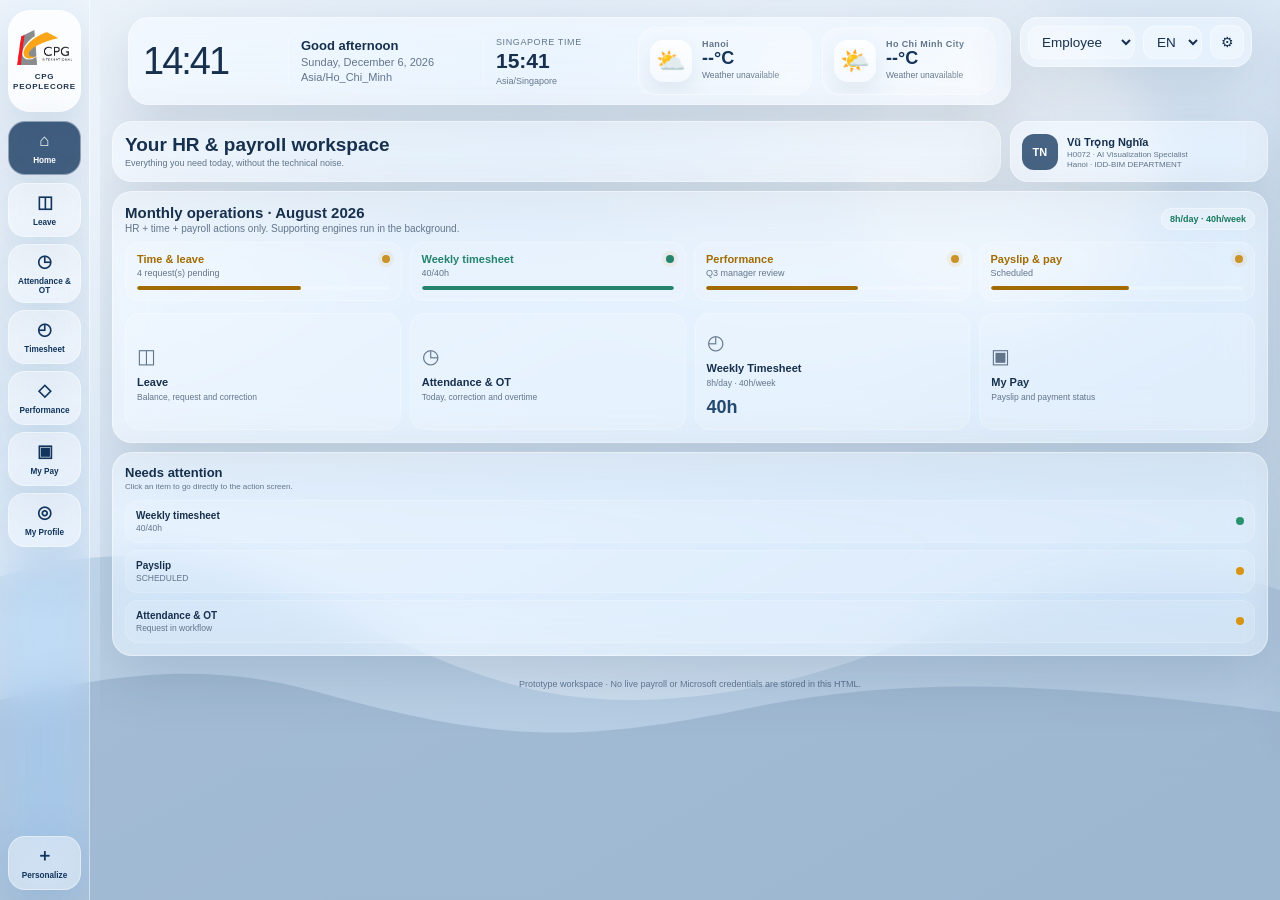
==== trial/index.html @ f48275a7 "feat: enable HR Master Attendance and OT oversight dashboard for HR/Leadership with toggle to person" ====
<!doctype html>
<html lang="en">
<head>
<meta charset="utf-8"><meta name="viewport" content="width=device-width,initial-scale=1">
<title>CPG PeopleCore V74 · Production Cutover + Final Release</title>
<style>
:root{--bg-image:url("data:image/svg+xml;utf8,%3Csvg%20xmlns%3D%22http%3A//www.w3.org/2000/svg%22%20viewBox%3D%220%200%201600%20900%22%3E%3Cdefs%3E%3ClinearGradient%20id%3D%22g%22%20x1%3D%220%22%20y1%3D%220%22%20x2%3D%221%22%20y2%3D%221%22%3E%3Cstop%20stop-color%3D%22%23eaf2fb%22/%3E%3Cstop%20offset%3D%22.52%22%20stop-color%3D%22%23c8dbef%22/%3E%3Cstop%20offset%3D%221%22%20stop-color%3D%22%239ebbd6%22/%3E%3C/linearGradient%3E%3Cfilter%20id%3D%22b%22%3E%3CfeGaussianBlur%20stdDeviation%3D%2218%22/%3E%3C/filter%3E%3C/defs%3E%3Crect%20width%3D%221600%22%20height%3D%22900%22%20fill%3D%22url%28%23g%29%22/%3E%3Ccircle%20cx%3D%221170%22%20cy%3D%22170%22%20r%3D%22150%22%20fill%3D%22%23fff%22%20opacity%3D%22.4%22%20filter%3D%22url%28%23b%29%22/%3E%3Cpath%20d%3D%22M0%20650%20C210%20530%20330%20535%20490%20610%20C640%20680%20720%20720%20900%20690%20C1110%20655%201240%20520%201440%20590%20C1520%20618%201570%20640%201600%20650%20V900H0Z%22%20fill%3D%22%2384a8cb%22%20opacity%3D%22.55%22/%3E%3Cpath%20d%3D%22M0%20740%20C200%20690%20320%20650%20470%20690%20C650%20740%20730%20745%20900%20710%20C1080%20672%201240%20680%201600%20735%20V900H0Z%22%20fill%3D%22%23587ca4%22%20opacity%3D%22.5%22/%3E%3C/svg%3E");--ink:#17304d;--muted:#62758b;--nav:#12355d;--accent:#ffb127;--accent2:#ee2d32;--ok:#17795e;--warn:#a96f00;--bad:#b8404c;--line:rgba(255,255,255,.42);--glass:rgba(255,255,255,.38);--glass2:rgba(255,255,255,.22);--glass3:rgba(255,255,255,.14);--blur:22px;--shadow:0 20px 58px rgba(27,54,85,.16);--radius:24px;--density:1}
*{box-sizing:border-box}html,body{margin:0;min-height:100%;font-family:Inter,"Segoe UI",Arial,sans-serif;color:var(--ink)}body{background:#d6e2ef;overflow:hidden}body::before{content:"";position:fixed;inset:0;background-image:linear-gradient(rgba(246,250,253,.32),rgba(224,236,247,.38)),var(--bg-image);background-size:cover;background-position:center;z-index:-3;transition:background-image .35s ease}body::after{content:"";position:fixed;inset:0;background:radial-gradient(circle at 65% 16%,rgba(255,255,255,.38),transparent 27%),radial-gradient(circle at 12% 22%,rgba(255,255,255,.23),transparent 20%);z-index:-2}
button,input,select,textarea{font:inherit}button{cursor:pointer}
.shell{display:grid;grid-template-columns:88px 1fr;height:100vh;gap:0}
.sidebar{padding:14px 12px;display:flex;flex-direction:column;gap:12px;background:rgba(255,255,255,.13);border-right:1px solid var(--line);backdrop-filter:blur(18px) saturate(155%);-webkit-backdrop-filter:blur(18px) saturate(155%);overflow:auto}
.glass,.brand,.nav-item,.clock,.toolbar,.panel,.metric,.quick,.attention-item,.drawer,.modal-card,.project-pill,.profile-chip{background:var(--glass);border:1px solid var(--line);backdrop-filter:blur(var(--blur)) saturate(155%);-webkit-backdrop-filter:blur(var(--blur)) saturate(155%);box-shadow:var(--shadow)}
.brand{border-radius:22px;padding:10px 8px;text-align:center}.brand img{width:48px;height:48px;object-fit:contain;background:rgba(255,255,255,.58);border-radius:15px;padding:6px}.brand span{display:block;font-size:8px;font-weight:800;letter-spacing:.8px;margin-top:7px}
.nav{display:flex;flex-direction:column;gap:8px;flex:1}.nav-item{border-radius:18px;padding:10px 7px;text-align:center;font-size:9px;font-weight:700;color:var(--nav);transition:.2s;user-select:none}.nav-item .ico{display:block;font-size:18px;margin-bottom:5px}.nav-item:hover,.nav-item.active{background:rgba(18,53,93,.78);color:#fff;transform:translateY(-1px)}
.main{overflow:auto;padding:16px 18px 22px}
.topbar{display:grid;grid-template-columns:minmax(300px,1fr) auto;gap:14px;align-items:start}
.clock{border-radius:26px;padding:15px 20px;display:flex;align-items:center;gap:18px;min-height:104px}.clock-time{font-size:48px;font-weight:300;letter-spacing:-2px;min-width:170px}.clock-time small{font-size:16px;letter-spacing:0;font-weight:700}.clock-date{font-size:13px;color:var(--muted);line-height:1.55}.clock-date b{display:block;color:var(--ink);font-size:15px}
.toolbar{border-radius:22px;padding:10px;display:flex;gap:8px;align-items:center;flex-wrap:wrap;justify-content:flex-end}.select,.icon-btn,.ghost-btn{border:1px solid rgba(255,255,255,.38);background:rgba(255,255,255,.28);color:var(--ink);border-radius:14px;padding:9px 11px;outline:none}.icon-btn{width:38px;height:38px;padding:0;display:grid;place-items:center}.ghost-btn.active{background:rgba(18,53,93,.78);color:#fff}
.hero{margin-top:14px;display:grid;grid-template-columns:1.25fr .75fr;gap:14px}.panel{border-radius:26px;padding:calc(20px * var(--density));position:relative;overflow:hidden}.hero-title h1{margin:0 0 6px;font-size:26px}.hero-title p{margin:0;color:var(--muted);max-width:700px;line-height:1.5}.profile-chip{border-radius:22px;padding:14px 16px;display:flex;gap:12px;align-items:center}.avatar{width:46px;height:46px;border-radius:16px;display:grid;place-items:center;background:rgba(18,53,93,.76);color:#fff;font-weight:800}.profile-chip b{font-size:14px}.profile-chip span{display:block;color:var(--muted);font-size:11px;margin-top:3px}
.quick-strip{display:grid;grid-template-columns:repeat(4,1fr);gap:12px;margin-top:14px}.quick{border-radius:20px;padding:14px 16px;text-align:left;min-height:92px;transition:.2s}.quick:hover{transform:translateY(-2px);background:rgba(255,255,255,.48)}.quick .qico{font-size:21px}.quick b{display:block;margin-top:9px;font-size:12px}.quick span{font-size:10px;color:var(--muted)}
.content-grid{display:grid;grid-template-columns:repeat(12,1fr);gap:14px;margin-top:14px}.span12{grid-column:span 12}.span8{grid-column:span 8}.span7{grid-column:span 7}.span6{grid-column:span 6}.span5{grid-column:span 5}.span4{grid-column:span 4}.span3{grid-column:span 3}
.section-title{display:flex;justify-content:space-between;gap:10px;align-items:flex-start;margin-bottom:13px}.section-title h2{margin:0;font-size:15px}.section-title p{margin:4px 0 0;color:var(--muted);font-size:10px}.badge{font-size:9px;font-weight:800;border-radius:999px;padding:5px 8px;background:rgba(255,255,255,.28);border:1px solid rgba(255,255,255,.38)}.badge.ok{color:var(--ok)}.badge.warn{color:var(--warn)}.badge.bad{color:var(--bad)}
.metrics{display:grid;grid-template-columns:repeat(4,1fr);gap:10px}.metric{border-radius:18px;padding:13px;background:rgba(255,255,255,.22)}.metric .value{font-size:24px;font-weight:750}.metric .label{font-size:10px;color:var(--muted);margin-top:4px}.metric .hint{font-size:9px;color:var(--muted);margin-top:7px}
.attention-list,.simple-list{display:grid;gap:8px}.attention-item{border-radius:16px;padding:11px 12px;background:rgba(255,255,255,.18);display:grid;grid-template-columns:1fr auto;gap:10px;align-items:center}.attention-item b{font-size:11px}.attention-item span{display:block;font-size:9px;color:var(--muted);margin-top:3px}.dot{width:9px;height:9px;border-radius:50%;background:var(--ok)}.dot.warn{background:#e0a02a}.dot.bad{background:#cc5964}
.table-wrap{overflow:auto;border-radius:16px;border:1px solid rgba(255,255,255,.26)}table{width:100%;border-collapse:collapse;min-width:680px;background:rgba(255,255,255,.08)}th,td{padding:10px 11px;text-align:left;border-bottom:1px solid rgba(255,255,255,.2);font-size:10px}th{font-size:9px;text-transform:uppercase;letter-spacing:.4px;color:var(--muted);background:rgba(255,255,255,.2);position:sticky;top:0}tr:last-child td{border-bottom:0}
.primary{border:0;background:rgba(18,53,93,.82);color:#fff;border-radius:13px;padding:9px 12px}.secondary{border:1px solid rgba(255,255,255,.38);background:rgba(255,255,255,.23);color:var(--ink);border-radius:13px;padding:9px 12px}.danger{border:1px solid rgba(204,89,100,.3);background:rgba(255,235,238,.35);color:#9a3542;border-radius:13px;padding:9px 12px}
.form-row{display:grid;grid-template-columns:repeat(2,1fr);gap:10px}.field label{display:block;font-size:9px;color:var(--muted);margin-bottom:5px}.field input,.field select,.field textarea{width:100%;border:1px solid rgba(255,255,255,.4);background:rgba(255,255,255,.25);color:var(--ink);border-radius:13px;padding:10px;outline:none}.field textarea{min-height:80px;resize:vertical}
.project-grid{display:grid;grid-template-columns:repeat(3,1fr);gap:10px}.project-pill{border-radius:18px;padding:13px;background:rgba(255,255,255,.18)}.project-pill .code{font-weight:800;font-size:12px}.project-pill .name{font-size:10px;color:var(--muted);margin-top:4px;min-height:28px}.project-pill .foot{display:flex;justify-content:space-between;margin-top:9px;font-size:9px;color:var(--muted)}
.drawer{position:fixed;right:18px;top:18px;width:340px;max-height:calc(100vh - 36px);overflow:auto;padding:18px;border-radius:28px;z-index:30;transform:translateX(380px);transition:.25s}.drawer.open{transform:translateX(0)}.drawer-head{display:flex;justify-content:space-between;gap:10px;align-items:center}.drawer-head h3{margin:0}.bg-grid{display:grid;grid-template-columns:repeat(2,1fr);gap:10px;margin-top:14px}.bg-card{border:1px solid rgba(255,255,255,.34);background:rgba(255,255,255,.18);border-radius:16px;padding:7px;cursor:pointer}.bg-card.active{outline:2px solid rgba(18,53,93,.6)}.bg-thumb{height:76px;border-radius:12px;background-size:cover;background-position:center}.bg-card span{font-size:9px;color:var(--muted);display:block;margin-top:6px}.setting{margin-top:14px}.setting label{display:block;font-size:9px;color:var(--muted);margin-bottom:6px}.setting input[type=range]{width:100%}
.page{display:none}.page.active{display:block}.hidden{display:none!important}.advanced-only{display:none}body.advanced .advanced-only{display:block}.advanced-label{position:absolute;right:15px;top:15px;font-size:8px;padding:5px 7px;border-radius:999px;background:rgba(255,177,39,.18);border:1px solid rgba(255,177,39,.4);color:#805700;font-weight:800}
.notice{border-left:3px solid rgba(18,53,93,.7);background:rgba(255,255,255,.18);padding:10px 12px;border-radius:10px;font-size:10px;line-height:1.5;color:var(--muted)}
.footer{text-align:center;color:rgba(23,48,77,.58);font-size:9px;padding:16px 0 6px}
@media(max-width:1100px){.hero{grid-template-columns:1fr}.quick-strip{grid-template-columns:repeat(2,1fr)}.span8,.span7,.span6,.span5,.span4,.span3{grid-column:span 12}.metrics{grid-template-columns:repeat(2,1fr)}.project-grid{grid-template-columns:repeat(2,1fr)}}
@media(max-width:760px){body{overflow:auto}.shell{grid-template-columns:1fr;height:auto}.sidebar{position:sticky;top:0;z-index:20;flex-direction:row;align-items:center;overflow:auto}.brand{min-width:70px}.nav{flex-direction:row}.nav-item{min-width:74px}.main{padding:10px}.topbar{grid-template-columns:1fr}.toolbar{justify-content:flex-start}.quick-strip,.metrics,.project-grid,.form-row{grid-template-columns:1fr}.clock-time{font-size:40px}.drawer{right:8px;top:8px;width:calc(100% - 16px)}}

/* V36 UX refinements */
.shell{grid-template-columns:100px 1fr}
.sidebar{padding:10px 8px;gap:10px;background:rgba(255,255,255,.16)}
.brand{min-height:94px;border-radius:20px;padding:9px 6px;display:flex;flex-direction:column;justify-content:center;align-items:center;background:rgba(255,255,255,.58);overflow:hidden}
.brand img{width:58px;height:52px;max-width:100%;object-fit:contain;background:rgba(255,255,255,.22);border-radius:13px;padding:5px}
.brand span{font-size:8px;line-height:1.25;max-width:78px;word-break:normal;letter-spacing:.7px}
.nav{gap:7px}.nav-item{min-height:64px;border-radius:17px;padding:7px 5px;display:flex;flex-direction:column;align-items:center;justify-content:center;line-height:1.15;overflow:hidden}.nav-item .ico{font-size:17px;margin:0 0 5px}.nav-item span:last-child{max-width:78px;white-space:normal}
.topbar{grid-template-columns:minmax(760px,1fr) auto}
.clock{display:grid;grid-template-columns:165px 215px 170px minmax(340px,1fr);gap:14px;align-items:center;min-height:108px;padding:13px 18px}
.clock-time{font-size:46px;min-width:0}.clock-date{border-left:1px solid rgba(255,255,255,.3);padding-left:16px}.world-clock{border-left:1px solid rgba(255,255,255,.3);padding-left:16px}.world-clock .city{font-size:9px;color:var(--muted);text-transform:uppercase;letter-spacing:.6px}.world-clock .time{font-size:25px;font-weight:650;margin-top:4px}.world-clock .zone{font-size:9px;color:var(--muted);margin-top:3px}
.weather-strip{display:grid;grid-template-columns:repeat(2,minmax(145px,1fr));gap:8px}.weather-card{display:grid;grid-template-columns:auto 1fr;gap:8px;align-items:center;border:1px solid rgba(255,255,255,.34);background:rgba(255,255,255,.18);border-radius:16px;padding:9px 11px;min-height:68px}.weather-icon{font-size:22px}.weather-city{font-size:9px;color:var(--muted);font-weight:700}.weather-temp{font-size:20px;font-weight:700;line-height:1.1}.weather-desc{font-size:8px;color:var(--muted);margin-top:2px}.weather-live{font-size:7px;color:var(--ok);margin-top:2px}
.history-meta{display:flex;gap:8px;align-items:center;flex-wrap:wrap}.history-meta .badge{font-size:8px}.correction-card{border:1px solid rgba(255,177,39,.32);background:rgba(255,255,255,.22)}.admin-action{display:flex;gap:6px;align-items:center;flex-wrap:wrap}.restore-note{font-size:9px;color:var(--muted);line-height:1.45;margin-top:8px}.audit-chip{font-size:8px;padding:4px 7px;border-radius:999px;background:rgba(18,53,93,.1);border:1px solid rgba(18,53,93,.18)}
@media(max-width:1450px){.clock{grid-template-columns:150px 190px 150px 1fr}.weather-strip{grid-template-columns:1fr}.weather-card{min-height:54px}.clock-time{font-size:40px}}
@media(max-width:1180px){.topbar{grid-template-columns:1fr}.clock{grid-template-columns:150px 1fr 150px 1fr}.toolbar{justify-content:flex-start}}
@media(max-width:760px){.shell{grid-template-columns:1fr}.sidebar{padding:8px}.brand{min-width:82px;min-height:72px}.brand img{width:44px;height:40px}.clock{grid-template-columns:1fr 1fr}.weather-strip{grid-column:1/-1}.world-clock{border-left:0;padding-left:0}.clock-date{border-left:0;padding-left:0}}


/* V38 COMPACT WORKSPACE + TIMESHEET UX */
.main{padding:9px 12px 13px}
.topbar{gap:9px}.clock{min-height:82px;padding:9px 14px;border-radius:21px;grid-template-columns:135px 185px 145px minmax(300px,1fr);gap:10px}.clock-time{font-size:38px}.clock-date{font-size:11px;line-height:1.35;padding-left:12px}.clock-date b{font-size:13px}.world-clock{padding-left:12px}.world-clock .time{font-size:21px;margin-top:2px}.weather-card{min-height:54px;padding:6px 9px;border-radius:13px}.weather-icon{font-size:18px}.weather-temp{font-size:17px}.weather-desc{white-space:nowrap;overflow:hidden;text-overflow:ellipsis;max-width:115px}
.toolbar{padding:7px;border-radius:18px}.select,.icon-btn,.ghost-btn{padding:7px 9px;border-radius:11px}.icon-btn{width:34px;height:34px}
.hero{margin-top:8px;gap:9px;grid-template-columns:1.55fr .45fr}.panel{border-radius:20px;padding:calc(13px * var(--density))}.hero-title h1{font-size:19px;margin-bottom:2px}.hero-title p{font-size:9px;line-height:1.25}.profile-chip{border-radius:18px;padding:8px 11px;gap:9px}.avatar{width:36px;height:36px;border-radius:12px;font-size:11px}.profile-chip b{font-size:11px}.profile-chip span{font-size:8px;margin-top:1px}
.quick-strip{gap:8px;margin-top:8px}.quick{border-radius:16px;padding:9px 11px;min-height:64px}.quick .qico{font-size:17px}.quick b{margin-top:5px;font-size:10px}.quick span{font-size:8px}
.content-grid{gap:9px;margin-top:8px}.section-title{margin-bottom:8px}.section-title h2{font-size:13px}.section-title p{font-size:8px;margin-top:2px}.metrics{gap:7px}.metric{border-radius:14px;padding:9px}.metric .value{font-size:19px}.metric .label{font-size:8px;margin-top:2px}.metric .hint{font-size:8px;margin-top:4px}.attention-list,.simple-list{gap:6px}.attention-item{border-radius:13px;padding:8px 9px}.table-wrap{max-height:300px}th,td{padding:7px 8px}.form-row{gap:7px}.field label{margin-bottom:3px}.field input,.field select,.field textarea{padding:8px;border-radius:11px}.field textarea{min-height:58px}.primary,.secondary,.danger{padding:7px 10px;border-radius:11px}
.project-grid{gap:7px}.project-pill{border-radius:14px;padding:9px}.project-pill .name{min-height:0}.footer{margin-top:7px}
/* Timesheet daily composer */
.ts-shell{display:grid;grid-template-columns:250px 1fr;gap:9px}.ts-side{display:grid;gap:8px;align-content:start}.ts-tabs{display:flex;gap:5px;align-items:center;flex-wrap:wrap}.ts-tab{border:1px solid rgba(255,255,255,.4);background:rgba(255,255,255,.22);color:var(--ink);border-radius:999px;padding:6px 10px;font-size:9px;font-weight:750}.ts-tab.active{background:rgba(18,53,93,.8);color:#fff}.ts-entry-head{display:grid;grid-template-columns:180px 1fr auto;gap:8px;align-items:end}.ts-day-total{display:flex;align-items:center;gap:8px;justify-content:flex-end}.ts-total-pill{border-radius:14px;padding:7px 10px;background:rgba(255,255,255,.23);border:1px solid rgba(255,255,255,.35);font-size:10px}.ts-total-pill strong{font-size:15px;margin-left:3px}.ts-total-pill.ok{color:var(--ok)}.ts-total-pill.bad{color:var(--bad)}
.ts-lines{display:grid;gap:6px;margin-top:8px}.ts-line{display:grid;grid-template-columns:minmax(240px,1.6fr) minmax(190px,1fr) 90px 34px;gap:6px;align-items:end;background:rgba(255,255,255,.13);border:1px solid rgba(255,255,255,.24);border-radius:14px;padding:7px}.ts-line .field select,.ts-line .field input{padding:7px;font-size:10px}.ts-remove{width:32px;height:32px;padding:0;border-radius:10px}.ts-actions{display:flex;justify-content:space-between;align-items:center;gap:8px;margin-top:8px}.ts-add{font-weight:800}.ts-validation{font-size:9px;color:var(--muted)}.ts-validation.bad{color:var(--bad)}.ts-validation.ok{color:var(--ok)}
.project-reg-toolbar{display:grid;grid-template-columns:1fr auto;gap:8px;align-items:center}.project-search{width:100%;border:1px solid rgba(255,255,255,.4);background:rgba(255,255,255,.25);color:var(--ink);border-radius:12px;padding:8px 10px;outline:none}.project-catalog{display:grid;gap:6px;margin-top:8px;max-height:270px;overflow:auto}.catalog-row{display:grid;grid-template-columns:minmax(190px,1.2fr) minmax(220px,1.8fr) 80px 90px;gap:8px;align-items:center;padding:7px 9px;border-radius:13px;background:rgba(255,255,255,.14);border:1px solid rgba(255,255,255,.22);font-size:9px}.catalog-code{font-weight:850;font-size:10px}.catalog-name{font-size:9px;color:var(--muted)}.registered-chip{display:inline-flex;gap:5px;align-items:center;padding:5px 8px;border-radius:999px;background:rgba(23,121,94,.1);border:1px solid rgba(23,121,94,.2);color:var(--ok);font-size:8px;font-weight:800}.project-full-name{font-weight:800;font-size:10px;letter-spacing:.1px}
.compact-history{max-height:280px;overflow:auto}.daily-progress{height:6px;border-radius:999px;background:rgba(255,255,255,.25);overflow:hidden;margin-top:6px}.daily-progress i{display:block;height:100%;background:rgba(18,53,93,.74);transition:width .2s}.daily-progress i.ok{background:var(--ok)}.daily-progress i.bad{background:var(--bad)}
@media(max-width:1250px){.clock{grid-template-columns:120px 165px 125px 1fr}.weather-strip{grid-template-columns:1fr 1fr}.ts-shell{grid-template-columns:1fr}.ts-side{grid-template-columns:repeat(4,1fr)}.ts-line{grid-template-columns:1fr 1fr 80px 34px}}
@media(max-width:900px){.ts-line{grid-template-columns:1fr 1fr}.ts-line .ts-remove{grid-column:2}.ts-entry-head{grid-template-columns:1fr}.catalog-row{grid-template-columns:1fr 1fr}.hero{grid-template-columns:1fr}.profile-chip{display:none}}


/* V38 WEEKLY TIMESHEET */
.week-toolbar{display:flex;align-items:center;justify-content:space-between;gap:8px;flex-wrap:wrap;margin-bottom:8px}.week-nav{display:flex;align-items:center;gap:6px}.week-nav input{min-width:145px}.week-summary{display:flex;gap:6px;flex-wrap:wrap}.week-pill{padding:6px 9px;border-radius:12px;background:rgba(255,255,255,.20);border:1px solid rgba(255,255,255,.32);font-size:9px;font-weight:800}.week-pill.ok{color:var(--ok)}.week-pill.bad{color:var(--bad)}
.week-grid{display:grid;grid-template-columns:repeat(5,minmax(210px,1fr));gap:7px;align-items:start;overflow-x:auto;padding-bottom:4px}.week-day{min-width:210px;border:1px solid rgba(255,255,255,.28);background:rgba(255,255,255,.12);border-radius:15px;padding:7px}.week-day.ready{box-shadow:inset 0 0 0 1px rgba(23,121,94,.18)}.week-day.issue{box-shadow:inset 0 0 0 1px rgba(190,55,70,.18)}.week-day-head{display:flex;align-items:center;justify-content:space-between;gap:6px;margin-bottom:6px}.week-day-title{font-size:10px;font-weight:900}.week-day-date{font-size:8px;color:var(--muted)}.day-total{font-size:9px;font-weight:900;padding:4px 6px;border-radius:999px;background:rgba(255,255,255,.2);border:1px solid rgba(255,255,255,.3)}.day-total.ok{color:var(--ok)}.day-total.bad{color:var(--bad)}
.week-lines{display:grid;gap:5px}.week-line{display:grid;grid-template-columns:1fr 1fr 58px 26px;gap:4px;align-items:end;padding:5px;border-radius:10px;background:rgba(255,255,255,.12);border:1px solid rgba(255,255,255,.2)}.week-line label{font-size:7px;display:block;color:var(--muted);margin:0 0 2px}.week-line select,.week-line input{width:100%;min-width:0;padding:5px 5px;border-radius:8px;font-size:8px}.week-line .ts-remove{width:24px;height:24px;border-radius:8px;font-size:12px}.week-add{width:100%;margin-top:5px;padding:5px 7px;font-size:8px}.week-day-progress{height:4px;border-radius:999px;background:rgba(255,255,255,.2);overflow:hidden;margin:5px 0}.week-day-progress i{display:block;height:100%;background:rgba(18,53,93,.7)}.week-day-progress i.ok{background:var(--ok)}.week-day-progress i.bad{background:var(--bad)}.week-msg{font-size:7px;color:var(--muted);min-height:20px}.week-msg.ok{color:var(--ok)}.week-msg.bad{color:var(--bad)}.week-confirm-bar{display:flex;justify-content:space-between;align-items:center;gap:8px;margin-top:8px;padding-top:8px;border-top:1px solid rgba(255,255,255,.2)}.week-history{display:grid;gap:8px}.week-history-card{border:1px solid rgba(255,255,255,.25);background:rgba(255,255,255,.11);border-radius:14px;padding:8px}.week-history-head{display:flex;justify-content:space-between;align-items:center;margin-bottom:5px}.week-history-lines{max-height:190px;overflow:auto}.week-history-lines table{font-size:8px}
@media(max-width:1450px){.week-grid{grid-template-columns:repeat(5,220px)}}
@media(max-width:900px){.week-grid{grid-template-columns:repeat(5,230px)}.week-line{grid-template-columns:1fr 1fr 54px 24px}.week-confirm-bar{align-items:flex-start;flex-direction:column}}


/* V39 Role Operations Completion */
.ops-grid{display:grid;grid-template-columns:repeat(12,minmax(0,1fr));gap:12px}.ops-span4{grid-column:span 4}.ops-span5{grid-column:span 5}.ops-span6{grid-column:span 6}.ops-span7{grid-column:span 7}.ops-span8{grid-column:span 8}.ops-span12{grid-column:span 12}
.compact-form{display:grid;grid-template-columns:repeat(4,minmax(0,1fr));gap:9px}.compact-form .field{min-width:0}.compact-form .wide{grid-column:span 2}.compact-form .full{grid-column:1/-1}
.action-row{display:flex;gap:6px;flex-wrap:wrap;align-items:center}.tiny-btn{padding:6px 8px!important;font-size:10px!important}.danger-outline{background:rgba(255,255,255,.12);color:#9d2d3d;border:1px solid rgba(197,74,95,.42)}
.project-title-cell b{display:block}.project-title-cell span{display:block;color:var(--muted);font-size:10px;margin-top:2px}.sync-chip{font-size:9px;padding:3px 6px;border-radius:999px;border:1px solid rgba(255,255,255,.32);background:rgba(255,255,255,.17)}
.week-approval-card{border:1px solid rgba(255,255,255,.27);background:rgba(255,255,255,.12);border-radius:16px;padding:10px;margin-bottom:9px}.week-approval-head{display:grid;grid-template-columns:1.5fr .7fr .65fr .7fr auto;gap:8px;align-items:center}.week-approval-head .person b{display:block}.week-approval-head .person span{font-size:10px;color:var(--muted)}
.week-detail{margin-top:9px;padding-top:9px;border-top:1px solid rgba(255,255,255,.24)}.day-review{display:grid;grid-template-columns:90px 1fr auto;gap:8px;padding:7px 0;border-bottom:1px solid rgba(255,255,255,.15)}.day-lines{display:grid;gap:4px}.day-line-review{display:grid;grid-template-columns:1.55fr 1.2fr 58px auto;gap:6px;align-items:center;font-size:10px}.return-note{font-size:10px;color:#9d2d3d;margin-top:5px}.approved-note{font-size:10px;color:#16775d;margin-top:5px}
.role-gate-grid{display:grid;grid-template-columns:repeat(3,1fr);gap:9px}.gate-card{padding:11px;border-radius:14px;background:rgba(255,255,255,.13);border:1px solid rgba(255,255,255,.22)}.gate-card .big{font-size:22px;font-weight:800;margin:4px 0}.gate-card .small{line-height:1.35}
.override-form{display:grid;grid-template-columns:1fr 1fr 1fr 1fr;gap:8px}.override-form .wide{grid-column:span 2}.override-list{display:grid;gap:7px}.override-row{display:grid;grid-template-columns:1fr 1fr .8fr 1.2fr auto;gap:8px;align-items:center;padding:8px 10px;border-radius:12px;background:rgba(255,255,255,.12);border:1px solid rgba(255,255,255,.18);font-size:10px}
.recalc-chip{font-size:9px;font-weight:800;padding:3px 6px;border-radius:999px;background:rgba(214,138,0,.15);border:1px solid rgba(214,138,0,.32);color:#885a00}.audit-mini{max-height:210px;overflow:auto}
@media(max-width:1180px){.ops-span4,.ops-span5,.ops-span6,.ops-span7,.ops-span8{grid-column:span 12}.compact-form{grid-template-columns:repeat(2,minmax(0,1fr))}.week-approval-head{grid-template-columns:1fr 1fr}.day-review{grid-template-columns:1fr}.role-gate-grid{grid-template-columns:1fr}.override-form{grid-template-columns:1fr 1fr}.override-row{grid-template-columns:1fr 1fr}}


/* V40 UI polish */
.brand{min-height:102px;border-radius:22px;padding:10px 8px;display:flex;flex-direction:column;justify-content:center;align-items:center;background:rgba(255,255,255,.74)!important;overflow:hidden}
.brand img{width:92px!important;height:auto!important;max-height:60px;max-width:100%;object-fit:contain;background:transparent!important;border-radius:0!important;padding:0!important;box-shadow:none!important}
.brand span{font-size:8px;line-height:1.25;max-width:86px;word-break:normal;letter-spacing:.72px;color:#21344f}
.weather-strip{display:grid;grid-template-columns:repeat(2,minmax(155px,1fr));gap:10px}
.weather-card{display:grid;grid-template-columns:auto 1fr;gap:10px;align-items:center;border:1px solid rgba(255,255,255,.36);background:linear-gradient(180deg, rgba(255,255,255,.26), rgba(255,255,255,.17));border-radius:18px;padding:9px 11px;min-height:68px;position:relative;overflow:hidden}
.weather-card::after{content:"";position:absolute;inset:auto -18px -22px auto;width:78px;height:78px;border-radius:50%;background:radial-gradient(circle, rgba(255,255,255,.22), rgba(255,255,255,0));pointer-events:none}
.weather-icon{width:42px;height:42px;display:grid;place-items:center;border-radius:14px;background:linear-gradient(180deg, rgba(255,255,255,.78), rgba(255,255,255,.32));box-shadow:inset 0 1px 0 rgba(255,255,255,.6), 0 10px 24px rgba(49,79,120,.10);font-size:24px;line-height:1}
.weather-city{font-size:9px;color:var(--muted);font-weight:800;letter-spacing:.4px}
.weather-temp{font-size:20px;font-weight:800;line-height:1.1;color:#18365a}
.weather-desc{font-size:8.5px;color:var(--muted);margin-top:2px;white-space:nowrap;overflow:hidden;text-overflow:ellipsis;max-width:140px}
.weather-live{font-size:7px;color:var(--ok);margin-top:3px;text-transform:uppercase;letter-spacing:.3px}
@media(max-width:760px){.brand{min-width:88px;min-height:78px}.brand img{width:72px!important;max-height:46px}.brand span{max-width:78px}.weather-strip{grid-column:1/-1;grid-template-columns:1fr}.weather-card{min-height:60px}.weather-icon{width:38px;height:38px;font-size:22px}}


/* ================= V41 Payroll + Project Master + Role Matrix ================= */
.v41-tabs{display:flex;gap:6px;flex-wrap:wrap;margin-bottom:10px}.v41-tab{border:1px solid rgba(255,255,255,.32);background:rgba(255,255,255,.15);color:var(--text);padding:7px 10px;border-radius:12px;font-size:10px;font-weight:800;cursor:pointer}.v41-tab.active{background:rgba(29,78,128,.82);color:#fff;border-color:rgba(29,78,128,.9)}
.v41-payroll-grid{display:grid;grid-template-columns:320px minmax(0,1fr);gap:10px}.v41-staff-list{display:grid;gap:6px;max-height:430px;overflow:auto;padding-right:3px}.v41-staff-card{display:grid;grid-template-columns:40px 1fr auto;gap:8px;align-items:center;padding:8px;border:1px solid rgba(255,255,255,.22);background:rgba(255,255,255,.12);border-radius:13px;cursor:pointer}.v41-staff-card.active{background:rgba(255,255,255,.30);border-color:rgba(31,78,126,.34)}.v41-avatar{width:38px;height:38px;border-radius:12px;display:grid;place-items:center;background:#315c87;color:#fff;font-size:11px;font-weight:900}.v41-staff-card b{font-size:10px;display:block}.v41-staff-card span{font-size:8.5px;color:var(--muted)}
.v41-form-grid{display:grid;grid-template-columns:repeat(3,minmax(0,1fr));gap:8px}.v41-field label{display:block;font-size:8px;color:var(--muted);font-weight:800;margin:0 0 4px}.v41-field input,.v41-field select{width:100%;padding:8px 9px;border-radius:11px;border:1px solid rgba(255,255,255,.32);background:rgba(255,255,255,.20);color:var(--text);outline:none}.v41-field.wide{grid-column:span 2}.v41-field.full{grid-column:1/-1}
.v41-flow{display:flex;align-items:center;gap:4px;flex-wrap:wrap}.v41-stage{padding:6px 8px;border-radius:999px;border:1px solid rgba(255,255,255,.28);background:rgba(255,255,255,.12);font-size:8.5px;font-weight:800;color:var(--muted)}.v41-stage.done{background:rgba(45,155,114,.15);color:#166c53;border-color:rgba(45,155,114,.28)}.v41-stage.current{background:rgba(214,138,0,.17);color:#865900;border-color:rgba(214,138,0,.32)}.v41-arrow{font-size:9px;color:var(--muted)}
.v41-breakdown{display:grid;grid-template-columns:repeat(4,minmax(0,1fr));gap:8px}.v41-break{padding:10px;border-radius:14px;background:rgba(255,255,255,.13);border:1px solid rgba(255,255,255,.20)}.v41-break .k{font-size:8px;color:var(--muted)}.v41-break .v{font-size:17px;font-weight:900;margin-top:3px}.v41-break .s{font-size:7.5px;color:var(--muted);margin-top:2px}
.v41-role-table td,.v41-role-table th{text-align:center}.v41-role-table td:first-child,.v41-role-table th:first-child{text-align:left;position:sticky;left:0;background:rgba(226,237,247,.72);backdrop-filter:blur(12px);z-index:2}.v41-role-table .yes{color:#16775d;font-weight:900}.v41-role-table .scope{color:#8b5b00;font-weight:800}.v41-role-table .no{color:#8a96a4}.v41-role-note{display:grid;grid-template-columns:repeat(5,1fr);gap:8px;margin-top:10px}.v41-role-card{padding:10px;border-radius:14px;background:rgba(255,255,255,.13);border:1px solid rgba(255,255,255,.20)}.v41-role-card b{display:block;font-size:10px}.v41-role-card span{font-size:8.5px;color:var(--muted);line-height:1.35}.v41-policy{margin-top:5px;font-size:8px;font-weight:800;padding:3px 6px;border-radius:999px;display:inline-block;background:rgba(255,255,255,.18);border:1px solid rgba(255,255,255,.24)}
.v41-project-kpis{display:grid;grid-template-columns:repeat(4,1fr);gap:8px;margin-bottom:10px}.v41-project-kpi{padding:9px 10px;border-radius:13px;background:rgba(255,255,255,.13);border:1px solid rgba(255,255,255,.20)}.v41-project-kpi .v{font-size:19px;font-weight:900}.v41-project-kpi .k{font-size:8px;color:var(--muted)}
.v41-leadership{display:grid;grid-template-columns:repeat(4,1fr);gap:9px}.v41-leader-card{padding:12px;border-radius:15px;background:rgba(255,255,255,.13);border:1px solid rgba(255,255,255,.20)}.v41-leader-card .v{font-size:24px;font-weight:900}.v41-leader-card .k{font-size:9px;color:var(--muted)}
.v41-demo{font-size:8px;color:#8b5b00;background:rgba(255,191,71,.14);border:1px solid rgba(214,138,0,.26);padding:4px 7px;border-radius:999px;font-weight:800}
.v41-payroll-note{margin-top:8px;font-size:8.5px;color:var(--muted);line-height:1.45}
@media(max-width:1180px){.v41-payroll-grid{grid-template-columns:1fr}.v41-staff-list{grid-template-columns:repeat(2,1fr);max-height:none}.v41-form-grid{grid-template-columns:repeat(2,1fr)}.v41-breakdown,.v41-project-kpis,.v41-leadership{grid-template-columns:repeat(2,1fr)}.v41-role-note{grid-template-columns:repeat(2,1fr)}}
@media(max-width:760px){.v41-staff-list,.v41-form-grid,.v41-breakdown,.v41-project-kpis,.v41-leadership,.v41-role-note{grid-template-columns:1fr}.v41-field.wide{grid-column:auto}}


/* ===================== V42 END-TO-END APPROVAL ENGINE ===================== */
.v42-kpis{display:grid;grid-template-columns:repeat(5,minmax(0,1fr));gap:8px;margin-bottom:10px}.v42-kpi{padding:10px 11px;border-radius:14px;background:rgba(255,255,255,.13);border:1px solid rgba(255,255,255,.22)}.v42-kpi .v{font-size:22px;font-weight:800}.v42-kpi .k{font-size:9px;color:var(--muted);margin-top:2px}
.v42-filter{display:flex;gap:6px;flex-wrap:wrap;margin:8px 0 10px}.v42-filter button{padding:6px 9px;border-radius:999px;border:1px solid rgba(255,255,255,.26);background:rgba(255,255,255,.13);font-size:9px;color:var(--text);cursor:pointer}.v42-filter button.active{background:rgba(30,73,124,.74);color:#fff}
.v42-queue{display:grid;gap:8px}.v42-card{border:1px solid rgba(255,255,255,.25);background:rgba(255,255,255,.12);border-radius:15px;padding:10px}.v42-head{display:grid;grid-template-columns:minmax(160px,1.4fr) .8fr .9fr 1fr auto;gap:8px;align-items:center}.v42-head b{display:block}.v42-head .small{font-size:9px}.v42-domain{font-size:9px;font-weight:800;letter-spacing:.45px;text-transform:uppercase}.v42-route{display:flex;gap:4px;flex-wrap:wrap;margin-top:7px}.v42-route span{font-size:8px;padding:4px 6px;border-radius:999px;background:rgba(255,255,255,.14);border:1px solid rgba(255,255,255,.19)}.v42-route span.current{background:rgba(214,138,0,.14);border-color:rgba(214,138,0,.35);color:#845900;font-weight:800}.v42-route span.done{background:rgba(45,155,114,.13);border-color:rgba(45,155,114,.32);color:#176b52}.v42-detail{display:grid;grid-template-columns:repeat(4,minmax(0,1fr));gap:7px;margin-top:8px;padding-top:8px;border-top:1px solid rgba(255,255,255,.18)}.v42-detail div{font-size:9px}.v42-detail b{display:block;font-size:10px;margin-top:2px}.v42-actions{display:flex;gap:5px;flex-wrap:wrap;justify-content:flex-end}.v42-actions button{padding:6px 8px!important;font-size:9px!important}.v42-impact{font-size:8px;padding:4px 6px;border-radius:999px;font-weight:800}.v42-impact.payroll{background:rgba(214,138,0,.14);border:1px solid rgba(214,138,0,.32);color:#845900}.v42-impact.none{background:rgba(45,155,114,.12);border:1px solid rgba(45,155,114,.28);color:#176b52}.v42-return{margin-top:7px;padding:7px 9px;border-radius:10px;background:rgba(197,74,95,.08);border:1px solid rgba(197,74,95,.20);font-size:9px;color:#8f3040}.v42-form{display:grid;grid-template-columns:repeat(4,minmax(0,1fr));gap:8px}.v42-form .wide{grid-column:span 2}.v42-form .full{grid-column:1/-1}.v42-audit{max-height:260px;overflow:auto}.v42-mini-tabs{display:flex;gap:6px;flex-wrap:wrap}.v42-mini-tabs button{padding:6px 9px;border-radius:10px;border:1px solid rgba(255,255,255,.23);background:rgba(255,255,255,.13);font-size:9px}.v42-mini-tabs button.active{background:rgba(30,73,124,.72);color:#fff}
@media(max-width:1100px){.v42-kpis{grid-template-columns:repeat(2,1fr)}.v42-head{grid-template-columns:1fr 1fr}.v42-detail{grid-template-columns:1fr 1fr}.v42-form{grid-template-columns:1fr 1fr}}@media(max-width:700px){.v42-kpis,.v42-head,.v42-detail,.v42-form{grid-template-columns:1fr}.v42-form .wide{grid-column:span 1}.v42-actions{justify-content:flex-start}}


/* ================= V43 PAYROLL CALENDAR + EMPLOYEE PAYSLIP ================= */
.v43-pay-card{display:grid;grid-template-columns:minmax(0,1.4fr) minmax(220px,.8fr);gap:12px;padding:14px;border:1px solid rgba(255,255,255,.34);background:linear-gradient(135deg,rgba(255,255,255,.30),rgba(255,255,255,.12));border-radius:18px;position:relative;overflow:hidden}.v43-pay-card:after{content:"";position:absolute;right:-45px;top:-55px;width:170px;height:170px;border-radius:50%;background:radial-gradient(circle,rgba(255,190,55,.28),rgba(255,190,55,0));pointer-events:none}.v43-pay-card h2{margin:0 0 4px;font-size:17px}.v43-pay-card .period{font-size:10px;color:var(--muted)}.v43-pay-card .schedule{display:grid;grid-template-columns:repeat(2,1fr);gap:7px;margin-top:10px}.v43-pay-card .schedule>div{padding:8px 9px;border-radius:12px;background:rgba(255,255,255,.14);border:1px solid rgba(255,255,255,.18)}.v43-pay-card .schedule span{display:block;font-size:8px;color:var(--muted)}.v43-pay-card .schedule b{font-size:11px}.v43-pay-status{display:flex;flex-direction:column;justify-content:center;align-items:flex-start;gap:7px;z-index:1}.v43-pay-status .big{font-size:23px;font-weight:900;letter-spacing:-.4px}.v43-pay-status .small{font-size:9px;color:var(--muted);line-height:1.4}
.v43-calendar-grid{display:grid;grid-template-columns:repeat(4,minmax(0,1fr));gap:8px}.v43-calendar-grid .field.wide{grid-column:span 2}.v43-cycle-strip{display:grid;grid-template-columns:repeat(5,1fr);gap:7px;margin:10px 0}.v43-cycle-step{padding:9px;border-radius:12px;border:1px solid rgba(255,255,255,.20);background:rgba(255,255,255,.10);font-size:8px;text-align:center}.v43-cycle-step b{display:block;font-size:10px;margin-top:3px}.v43-cycle-step.done{background:rgba(45,155,114,.11);border-color:rgba(45,155,114,.28)}.v43-cycle-step.current{background:rgba(214,138,0,.13);border-color:rgba(214,138,0,.32)}
.v43-payslip-shell{max-width:760px;margin:10px auto 0;border:1px solid rgba(34,59,88,.22);background:rgba(255,255,255,.80);color:#182638;border-radius:18px;overflow:hidden;box-shadow:0 18px 50px rgba(34,55,79,.13)}.v43-payslip-band{height:16px;background:#f7b719}.v43-payslip{padding:18px 20px 16px}.v43-payslip-title{text-align:center;margin-bottom:12px}.v43-payslip-title h2{font-size:18px;letter-spacing:.5px;margin:0}.v43-payslip-title p{font-size:10px;margin:4px 0 0;color:#526273}.v43-slip-meta{display:grid;grid-template-columns:repeat(2,1fr);gap:5px 18px;margin-bottom:12px}.v43-slip-meta div{font-size:10px}.v43-slip-meta b{display:inline-block;min-width:118px}.v43-slip-section{display:grid;grid-template-columns:minmax(0,1fr) 150px;gap:10px;padding:7px 0;border-top:1px dashed rgba(40,60,80,.16);font-size:10px}.v43-slip-section strong{font-size:10.5px}.v43-slip-money{text-align:right;font-weight:800}.v43-slip-sub{padding-left:26px;display:grid;gap:5px;margin-top:7px}.v43-slip-sub-row{display:grid;grid-template-columns:1fr 150px;gap:10px}.v43-net{color:#c51f2c;font-weight:900;font-size:12px}.v43-slip-sign{display:grid;grid-template-columns:1fr 1fr;gap:20px;text-align:center;margin-top:15px;padding-top:12px;border-top:1px solid rgba(40,60,80,.12);font-size:9px}.v43-slip-note{font-size:8.5px;color:#596777;margin-top:14px;line-height:1.5}.v43-mask{letter-spacing:1px}.v43-history{display:grid;gap:7px}.v43-history-row{display:grid;grid-template-columns:1fr .8fr .8fr auto;gap:8px;align-items:center;padding:8px 10px;border-radius:12px;background:rgba(255,255,255,.12);border:1px solid rgba(255,255,255,.18);font-size:9px}.v43-pay-actions{display:flex;gap:6px;flex-wrap:wrap;margin-top:10px}.v43-privacy{font-size:8px;color:var(--muted);margin-top:6px}.v43-notify{display:flex;gap:7px;align-items:flex-start;padding:8px 10px;border-radius:12px;background:rgba(247,183,25,.10);border:1px solid rgba(247,183,25,.24);font-size:9px;line-height:1.45}.v43-notify .ico{font-size:17px}.v43-source-tag{font-size:8px;padding:3px 6px;border-radius:999px;background:rgba(31,78,126,.08);border:1px solid rgba(31,78,126,.18);color:#335d88;font-weight:800}.v43-date-help{font-size:8px;color:var(--muted);margin-top:3px;line-height:1.35}
@media(max-width:1000px){.v43-pay-card{grid-template-columns:1fr}.v43-calendar-grid{grid-template-columns:repeat(2,1fr)}.v43-cycle-strip{grid-template-columns:1fr 1fr 1fr}.v43-slip-meta{grid-template-columns:1fr}}
@media(max-width:680px){.v43-calendar-grid{grid-template-columns:1fr}.v43-calendar-grid .field.wide{grid-column:auto}.v43-pay-card .schedule{grid-template-columns:1fr}.v43-cycle-strip{grid-template-columns:1fr}.v43-slip-section,.v43-slip-sub-row{grid-template-columns:1fr}.v43-slip-money{text-align:left}.v43-history-row{grid-template-columns:1fr 1fr}.v43-payslip{padding:14px}}
@media print{body *{visibility:hidden!important}.v43-payslip-shell,.v43-payslip-shell *{visibility:visible!important}.v43-payslip-shell{position:absolute;left:0;top:0;width:100%;max-width:none;margin:0;box-shadow:none;border:0}.v43-pay-actions{display:none!important}}


/* ================= V44 PAYROLL CLOSING + BANK PAYMENT CONTROL ================= */
.v44-flow{display:grid;grid-template-columns:repeat(6,minmax(0,1fr));gap:7px;margin:10px 0}.v44-step{padding:9px 8px;border-radius:13px;background:rgba(255,255,255,.11);border:1px solid rgba(255,255,255,.20);font-size:8px;color:var(--muted);text-align:center}.v44-step b{display:block;font-size:9px;color:var(--text);margin-top:3px}.v44-step.done{background:rgba(33,139,101,.12);border-color:rgba(33,139,101,.30)}.v44-step.current{background:rgba(247,183,25,.14);border-color:rgba(247,183,25,.36)}
.v44-kpis{display:grid;grid-template-columns:repeat(4,minmax(0,1fr));gap:9px;margin:10px 0}.v44-kpi{padding:10px 11px;border-radius:14px;background:rgba(255,255,255,.13);border:1px solid rgba(255,255,255,.20)}.v44-kpi span{display:block;font-size:8px;color:var(--muted);font-weight:700}.v44-kpi b{display:block;font-size:18px;margin-top:3px;color:#193b62}.v44-kpi small{font-size:7.5px;color:var(--muted)}
.v44-bank-ref{font-family:ui-monospace,SFMono-Regular,Consolas,monospace;font-size:9px;letter-spacing:.3px}.v44-demo-bank{font-size:7px;padding:2px 5px;border-radius:999px;background:rgba(31,78,126,.08);border:1px solid rgba(31,78,126,.18);color:#335d88;font-weight:800;white-space:nowrap}.v44-status-ready{color:#14745a}.v44-status-verify{color:#a46800}.v44-status-bad{color:#a02e43}
.v44-actions{display:flex;flex-wrap:wrap;gap:7px;margin-top:10px}.v44-filebox{padding:11px;border-radius:15px;border:1px dashed rgba(39,70,105,.30);background:rgba(255,255,255,.10);display:grid;grid-template-columns:1fr auto;gap:10px;align-items:center}.v44-filebox b{display:block;font-size:10px}.v44-filebox span{font-size:8px;color:var(--muted);line-height:1.45}.v44-audit{max-height:190px;overflow:auto}.v44-close-gates{display:grid;grid-template-columns:repeat(3,minmax(0,1fr));gap:8px;margin-top:10px}.v44-gate{padding:9px;border-radius:13px;border:1px solid rgba(255,255,255,.20);background:rgba(255,255,255,.11)}.v44-gate b{display:block;font-size:9px}.v44-gate span{display:block;font-size:8px;color:var(--muted);margin-top:3px}.v44-gate.ok{border-color:rgba(33,139,101,.28);background:rgba(33,139,101,.10)}.v44-gate.wait{border-color:rgba(214,138,0,.26);background:rgba(214,138,0,.08)}
@media(max-width:1050px){.v44-flow{grid-template-columns:repeat(3,1fr)}.v44-kpis{grid-template-columns:repeat(2,1fr)}.v44-close-gates{grid-template-columns:1fr 1fr}}
@media(max-width:680px){.v44-flow,.v44-kpis,.v44-close-gates{grid-template-columns:1fr}.v44-filebox{grid-template-columns:1fr}}
/* ================= END V44 CSS ================= */


/* ================= V45 CLOSED-PERIOD ADJUSTMENTS ================= */
.v45-lock-banner{display:grid;grid-template-columns:auto 1fr auto;gap:10px;align-items:center;padding:11px 12px;border-radius:15px;background:rgba(35,73,111,.09);border:1px solid rgba(35,73,111,.20);margin-bottom:10px}.v45-lock-icon{width:36px;height:36px;border-radius:12px;display:grid;place-items:center;background:rgba(255,255,255,.38);font-size:18px}.v45-lock-banner b{display:block;font-size:10px}.v45-lock-banner span{display:block;font-size:8px;color:var(--muted);margin-top:2px;line-height:1.4}
.v45-grid{display:grid;grid-template-columns:1.05fr 1.95fr;gap:12px}.v45-form{display:grid;grid-template-columns:1fr 1fr;gap:8px}.v45-form .wide{grid-column:1/-1}.v45-status-flow{display:grid;grid-template-columns:repeat(4,1fr);gap:6px;margin:10px 0}.v45-stage{padding:8px;border-radius:12px;background:rgba(255,255,255,.12);border:1px solid rgba(255,255,255,.18);text-align:center;font-size:8px;color:var(--muted)}.v45-stage b{display:block;color:var(--text);font-size:8.5px;margin-top:2px}.v45-stage.done{background:rgba(33,139,101,.10);border-color:rgba(33,139,101,.28)}.v45-stage.current{background:rgba(214,138,0,.10);border-color:rgba(214,138,0,.30)}
.v45-impact-pos{color:#14745a;font-weight:800}.v45-impact-neg{color:#a02e43;font-weight:800}.v45-source-tag{font-size:7px;padding:2px 5px;border-radius:999px;background:rgba(31,78,126,.08);border:1px solid rgba(31,78,126,.16);color:#335d88;font-weight:800}.v45-locked-table input{background:rgba(255,255,255,.12)!important;opacity:.78}.v45-next-period{padding:10px;border-radius:14px;background:rgba(33,139,101,.08);border:1px solid rgba(33,139,101,.20)}.v45-next-period b{font-size:10px}.v45-next-period span{display:block;font-size:8px;color:var(--muted);margin-top:3px}.v45-audit{max-height:190px;overflow:auto}
@media(max-width:1050px){.v45-grid{grid-template-columns:1fr}.v45-status-flow{grid-template-columns:repeat(2,1fr)}}
@media(max-width:680px){.v45-form,.v45-status-flow{grid-template-columns:1fr}}
/* ================= END V45 CSS ================= */


/* ================= V46 YTD / TAX & INSURANCE RECONCILIATION ================= */
.v46-toolbar{display:flex;gap:8px;align-items:end;flex-wrap:wrap;margin-bottom:10px}.v46-toolbar .field{min-width:170px}.v46-toolbar .field.employee{min-width:290px}.v46-kpis{display:grid;grid-template-columns:repeat(4,minmax(0,1fr));gap:9px;margin:10px 0}.v46-kpi{border:1px solid rgba(255,255,255,.24);background:rgba(255,255,255,.13);border-radius:15px;padding:11px}.v46-kpi .k{font-size:8.5px;color:var(--muted);font-weight:800;letter-spacing:.35px;text-transform:uppercase}.v46-kpi .v{font-size:21px;font-weight:850;margin:4px 0;color:#17385d}.v46-kpi .s{font-size:8.5px;color:var(--muted);line-height:1.35}.v46-grid{display:grid;grid-template-columns:minmax(0,1.35fr) minmax(320px,.65fr);gap:12px}.v46-stack{display:grid;gap:10px}.v46-status{font-size:8px;font-weight:850;padding:4px 7px;border-radius:999px;display:inline-flex;align-items:center;gap:4px}.v46-status.match{background:rgba(45,155,114,.12);border:1px solid rgba(45,155,114,.28);color:#176b52}.v46-status.review{background:rgba(214,138,0,.13);border:1px solid rgba(214,138,0,.30);color:#865a00}.v46-status.adjust{background:rgba(197,74,95,.10);border:1px solid rgba(197,74,95,.26);color:#913445}.v46-mini{display:grid;grid-template-columns:1fr auto;gap:7px;align-items:center;padding:8px 9px;border:1px solid rgba(255,255,255,.20);background:rgba(255,255,255,.10);border-radius:12px}.v46-mini b{font-size:10px}.v46-mini span{font-size:8.5px;color:var(--muted)}.v46-exceptions{display:grid;gap:7px}.v46-exception{display:grid;grid-template-columns:1fr auto;gap:8px;align-items:center;padding:9px 10px;border-radius:12px;border:1px solid rgba(214,138,0,.25);background:rgba(214,138,0,.07)}.v46-exception b{font-size:10px}.v46-exception p{font-size:8.5px;color:var(--muted);margin:3px 0 0;line-height:1.35}.v46-checklist{display:grid;gap:6px}.v46-check{display:grid;grid-template-columns:28px 1fr auto;gap:7px;align-items:center;padding:8px 9px;border-radius:11px;background:rgba(255,255,255,.10);border:1px solid rgba(255,255,255,.18)}.v46-check i{width:25px;height:25px;border-radius:9px;display:grid;place-items:center;font-style:normal;background:rgba(45,155,114,.13);color:#176b52;font-weight:900}.v46-check b{font-size:9.5px}.v46-check span{font-size:8px;color:var(--muted)}.v46-note{margin-top:9px;padding:9px 10px;border-radius:12px;background:rgba(31,78,126,.07);border:1px solid rgba(31,78,126,.18);font-size:8.5px;line-height:1.45;color:var(--muted)}.v46-ledger td,.v46-ledger th{white-space:nowrap}.v46-ledger .selected-month{background:rgba(255,255,255,.11)}.v46-money-positive{color:#176b52;font-weight:800}.v46-money-negative{color:#913445;font-weight:800}.v46-recon-table .variance{font-weight:850}.v46-recon-table .variance.zero{color:#176b52}.v46-recon-table .variance.nonzero{color:#913445}
@media(max-width:1180px){.v46-kpis{grid-template-columns:repeat(2,1fr)}.v46-grid{grid-template-columns:1fr}.v46-toolbar .field,.v46-toolbar .field.employee{min-width:220px;flex:1}}
@media(max-width:760px){.v46-kpis{grid-template-columns:1fr}.v46-toolbar{display:grid;grid-template-columns:1fr}.v46-toolbar .field,.v46-toolbar .field.employee{min-width:0}.v46-exception{grid-template-columns:1fr}}
/* ================= END V46 ================= */


/* ================= V47 ANNUAL PIT FINALIZATION ================= */
.v47-hero{display:grid;grid-template-columns:minmax(0,1.45fr) minmax(310px,.55fr);gap:12px;margin-bottom:12px}.v47-summary{display:grid;grid-template-columns:repeat(3,minmax(0,1fr));gap:9px}.v47-card{border:1px solid rgba(255,255,255,.24);background:rgba(255,255,255,.13);border-radius:15px;padding:11px}.v47-card .k{font-size:8.5px;color:var(--muted);font-weight:800;text-transform:uppercase;letter-spacing:.35px}.v47-card .v{font-size:20px;font-weight:850;color:#17385d;margin:4px 0}.v47-card .s{font-size:8.5px;color:var(--muted);line-height:1.35}.v47-balance.payable{color:#913445}.v47-balance.refund{color:#176b52}.v47-balance.zero{color:#17385d}.v47-status{display:inline-flex;align-items:center;gap:5px;padding:5px 8px;border-radius:999px;font-size:8px;font-weight:900;letter-spacing:.2px}.v47-status.draft{background:rgba(214,138,0,.12);border:1px solid rgba(214,138,0,.28);color:#865a00}.v47-status.ready{background:rgba(45,155,114,.12);border:1px solid rgba(45,155,114,.28);color:#176b52}.v47-status.review{background:rgba(70,112,169,.10);border:1px solid rgba(70,112,169,.24);color:#2c5689}.v47-sourcebar{display:flex;gap:6px;flex-wrap:wrap;margin-top:7px}.v47-source{font-size:7.5px;padding:3px 6px;border-radius:999px;background:rgba(255,255,255,.13);border:1px solid rgba(255,255,255,.24);color:var(--muted)}
.v47-grid{display:grid;grid-template-columns:minmax(0,1.35fr) minmax(330px,.65fr);gap:12px}.v47-stack{display:grid;gap:10px}.v47-breakdown{display:grid;gap:6px}.v47-breakrow{display:grid;grid-template-columns:1fr auto;gap:10px;padding:8px 9px;border-radius:11px;background:rgba(255,255,255,.09);border:1px solid rgba(255,255,255,.17);font-size:9px}.v47-breakrow b{font-size:9px}.v47-breakrow span{color:var(--muted)}.v47-breakrow.total{background:rgba(31,78,126,.08);border-color:rgba(31,78,126,.2)}.v47-breakrow.total b,.v47-breakrow.total span{font-size:10px;color:#17385d}.v47-months td,.v47-months th{white-space:nowrap}.v47-projected{opacity:.70}.v47-source-tag{font-size:7px;padding:3px 5px;border-radius:999px;font-weight:850}.v47-source-tag.actual{background:rgba(45,155,114,.11);color:#176b52;border:1px solid rgba(45,155,114,.22)}.v47-source-tag.projected{background:rgba(214,138,0,.09);color:#865a00;border:1px solid rgba(214,138,0,.22)}
.v47-dep-editor{display:grid;grid-template-columns:1fr 1fr 90px auto;gap:7px;align-items:end}.v47-dep-list{display:grid;gap:6px;margin-top:8px}.v47-dep-row{display:grid;grid-template-columns:1fr 1fr 70px auto;gap:7px;align-items:center;padding:7px 8px;border-radius:10px;background:rgba(255,255,255,.09);border:1px solid rgba(255,255,255,.17);font-size:8.5px}.v47-rulebox{padding:10px;border-radius:13px;background:rgba(31,78,126,.06);border:1px solid rgba(31,78,126,.17);font-size:8.5px;line-height:1.45;color:var(--muted)}.v47-rulegrid{display:grid;grid-template-columns:repeat(2,1fr);gap:6px;margin-top:7px}.v47-rule{padding:7px 8px;border-radius:10px;background:rgba(255,255,255,.10);border:1px solid rgba(255,255,255,.18)}.v47-rule b{display:block;font-size:9px;color:#17385d}.v47-rule span{font-size:8px;color:var(--muted)}
.v47-company{display:grid;grid-template-columns:repeat(4,minmax(0,1fr));gap:8px}.v47-queue{display:grid;gap:7px}.v47-queue-row{display:grid;grid-template-columns:1fr auto;gap:8px;align-items:center;padding:8px 9px;border-radius:11px;background:rgba(255,255,255,.09);border:1px solid rgba(255,255,255,.18)}.v47-queue-row b{font-size:9.5px}.v47-queue-row span{font-size:8px;color:var(--muted)}
@media(max-width:1180px){.v47-hero,.v47-grid{grid-template-columns:1fr}.v47-summary,.v47-company{grid-template-columns:repeat(2,1fr)}}
@media(max-width:760px){.v47-summary,.v47-company{grid-template-columns:1fr}.v47-dep-editor,.v47-dep-row{grid-template-columns:1fr 1fr}.v47-rulegrid{grid-template-columns:1fr}}
/* ================= END V47 ================= */


/* ================= V48 YEAR-END CLOSE & EMPLOYEE TAX STATEMENT ================= */
.v48-grid{display:grid;grid-template-columns:minmax(0,1.25fr) minmax(330px,.75fr);gap:12px}.v48-stack{display:grid;gap:10px}.v48-kpis{display:grid;grid-template-columns:repeat(4,minmax(0,1fr));gap:9px;margin-bottom:10px}.v48-kpi{padding:11px;border-radius:14px;background:rgba(255,255,255,.14);border:1px solid rgba(255,255,255,.22)}.v48-kpi .k{font-size:9px;color:var(--muted);font-weight:800;text-transform:uppercase;letter-spacing:.3px}.v48-kpi .v{font-size:22px;font-weight:850;margin:4px 0}.v48-kpi .s{font-size:8.5px;color:var(--muted);line-height:1.35}.v48-gates{display:grid;gap:7px}.v48-gate{display:grid;grid-template-columns:28px 1fr auto;gap:8px;align-items:center;padding:8px 10px;border-radius:12px;background:rgba(255,255,255,.12);border:1px solid rgba(255,255,255,.18)}.v48-gate i{width:24px;height:24px;border-radius:999px;display:grid;place-items:center;font-style:normal;font-weight:900;background:rgba(33,123,91,.12);color:#16775d}.v48-gate.pending i{background:rgba(214,138,0,.12);color:#8b5c00}.v48-gate b{font-size:10px}.v48-gate span{font-size:8.5px;color:var(--muted)}
.v48-statement{max-width:780px;margin:8px auto 0;border:1px solid rgba(27,49,75,.20);background:rgba(255,255,255,.88);color:#1b2d42;border-radius:18px;overflow:hidden;box-shadow:0 18px 50px rgba(34,55,79,.12)}.v48-statement-band{height:15px;background:#f7b719}.v48-statement-body{padding:18px 20px}.v48-statement-head{text-align:center;margin-bottom:13px}.v48-statement-head h2{margin:0;font-size:18px;letter-spacing:.45px}.v48-statement-head p{margin:4px 0 0;font-size:9px;color:#637386}.v48-meta{display:grid;grid-template-columns:1fr 1fr;gap:5px 16px;font-size:9px;margin-bottom:12px}.v48-meta b{display:inline-block;min-width:118px}.v48-line{display:grid;grid-template-columns:1fr 170px;gap:12px;padding:7px 0;border-top:1px dashed rgba(35,55,75,.15);font-size:9.5px}.v48-line.total{font-weight:850}.v48-money{text-align:right;font-weight:800}.v48-sign{display:grid;grid-template-columns:1fr 1fr;gap:20px;text-align:center;margin-top:15px;padding-top:12px;border-top:1px solid rgba(40,60,80,.12);font-size:8.5px}.v48-note{font-size:8px;color:#5d6d7d;line-height:1.45;margin-top:12px}.v48-statement-status{display:flex;gap:6px;justify-content:center;margin-top:7px}.v48-queue{display:grid;gap:7px}.v48-queue-row{display:grid;grid-template-columns:1.2fr .8fr .8fr auto;gap:8px;align-items:center;padding:8px 10px;border-radius:12px;background:rgba(255,255,255,.12);border:1px solid rgba(255,255,255,.18);font-size:9px}.v48-queue-row b{display:block}.v48-queue-row .small{font-size:8px;color:var(--muted)}.v48-banner{padding:9px 11px;border-radius:13px;background:rgba(247,183,25,.10);border:1px solid rgba(247,183,25,.24);font-size:9px;line-height:1.45}.v48-closebox{padding:11px;border-radius:14px;background:rgba(255,255,255,.13);border:1px solid rgba(255,255,255,.20)}
@media(max-width:1100px){.v48-grid{grid-template-columns:1fr}.v48-kpis{grid-template-columns:repeat(2,1fr)}}@media(max-width:650px){.v48-kpis{grid-template-columns:1fr}.v48-meta{grid-template-columns:1fr}.v48-line{grid-template-columns:1fr}.v48-money{text-align:left}.v48-queue-row{grid-template-columns:1fr 1fr}.v48-statement-body{padding:14px}}
@media print{body *{visibility:hidden!important}.v48-statement,.v48-statement *{visibility:visible!important}.v48-statement{position:absolute;left:0;top:0;width:100%;max-width:none;margin:0;box-shadow:none;border:0}}
/* ================= END V48 ================= */


/* ===================== V49 HR ANNUAL CYCLE ===================== */
.v49-cycle-grid{display:grid;grid-template-columns:repeat(12,minmax(0,1fr));gap:10px}.v49-span4{grid-column:span 4}.v49-span5{grid-column:span 5}.v49-span6{grid-column:span 6}.v49-span7{grid-column:span 7}.v49-span8{grid-column:span 8}.v49-span12{grid-column:span 12}
.v49-kpis{display:grid;grid-template-columns:repeat(4,1fr);gap:9px}.v49-kpi{padding:11px;border:1px solid rgba(255,255,255,.24);border-radius:15px;background:rgba(255,255,255,.13)}.v49-kpi .k{font-size:9px;color:var(--muted)}.v49-kpi .v{font-size:23px;font-weight:900;margin:3px 0}.v49-kpi .s{font-size:9px;color:var(--muted);line-height:1.3}
.v49-stage{display:grid;grid-template-columns:repeat(5,1fr);gap:7px}.v49-stage>div{padding:8px;border-radius:12px;border:1px solid rgba(255,255,255,.22);background:rgba(255,255,255,.12);font-size:9px}.v49-stage b{display:block;font-size:10px;margin-bottom:3px}.v49-stage .done{background:rgba(38,153,112,.10);border-color:rgba(38,153,112,.26)}.v49-stage .active{background:rgba(214,138,0,.10);border-color:rgba(214,138,0,.30)}
.v49-toolbar{display:flex;gap:7px;align-items:center;flex-wrap:wrap}.v49-toolbar select,.v49-toolbar input{min-width:150px}
.v49-person{display:flex;align-items:center;gap:8px}.v49-person .av{width:32px;height:32px;border-radius:11px;display:grid;place-items:center;background:rgba(30,70,110,.12);font-weight:800}.v49-person b{display:block}.v49-person span{font-size:9px;color:var(--muted)}
.v49-status{font-size:8px;padding:3px 6px;border-radius:999px;font-weight:800;border:1px solid rgba(255,255,255,.30);white-space:nowrap}.v49-status.pending{color:#8a5a00;background:rgba(214,138,0,.10)}.v49-status.approved{color:#176c55;background:rgba(38,153,112,.10)}.v49-status.returned{color:#963244;background:rgba(190,70,90,.10)}
.v49-card{padding:11px;border:1px solid rgba(255,255,255,.22);border-radius:15px;background:rgba(255,255,255,.12)}.v49-card h3{margin:0 0 7px;font-size:13px}.v49-card p{font-size:10px;color:var(--muted);line-height:1.4;margin:4px 0}
.v49-form{display:grid;grid-template-columns:repeat(3,minmax(0,1fr));gap:8px}.v49-form .wide{grid-column:span 2}.v49-form .full{grid-column:1/-1}
.v49-history{display:grid;gap:6px}.v49-history-row{display:grid;grid-template-columns:100px 110px 1fr 1fr;gap:8px;align-items:center;padding:8px;border-radius:11px;background:rgba(255,255,255,.10);border:1px solid rgba(255,255,255,.16);font-size:9px}
.v49-privacy{padding:9px 10px;border-radius:12px;background:rgba(31,77,118,.08);border:1px solid rgba(31,77,118,.18);font-size:9px;line-height:1.4;color:var(--muted)}
.v49-money{font-variant-numeric:tabular-nums;font-weight:800}.v49-link{cursor:pointer;text-decoration:underline;text-underline-offset:2px}
@media(max-width:1180px){.v49-span4,.v49-span5,.v49-span6,.v49-span7,.v49-span8{grid-column:span 12}.v49-kpis{grid-template-columns:repeat(2,1fr)}.v49-stage{grid-template-columns:1fr}.v49-form{grid-template-columns:repeat(2,minmax(0,1fr))}.v49-history-row{grid-template-columns:1fr 1fr}}
@media(max-width:760px){.v49-kpis,.v49-form{grid-template-columns:1fr}.v49-form .wide{grid-column:auto}.v49-history-row{grid-template-columns:1fr}}
/* =================== END V49 HR ANNUAL CYCLE =================== */


/* ===================== V50 EMPLOYEE MASTER CHANGE CONTROL ===================== */
.v50-grid{display:grid;grid-template-columns:repeat(12,minmax(0,1fr));gap:10px}.v50-span4{grid-column:span 4}.v50-span5{grid-column:span 5}.v50-span6{grid-column:span 6}.v50-span7{grid-column:span 7}.v50-span8{grid-column:span 8}.v50-span12{grid-column:span 12}
.v50-kpis{display:grid;grid-template-columns:repeat(4,minmax(0,1fr));gap:8px;margin-bottom:10px}.v50-kpi{padding:10px;border:1px solid rgba(255,255,255,.23);background:rgba(255,255,255,.13);border-radius:14px}.v50-kpi .v{font-size:22px;font-weight:900}.v50-kpi .k{font-size:8.5px;color:var(--muted);margin-top:2px}
.v50-tabs{display:flex;gap:6px;flex-wrap:wrap;margin-bottom:10px}.v50-tab{border:1px solid rgba(255,255,255,.28);background:rgba(255,255,255,.12);color:var(--text);padding:7px 10px;border-radius:999px;font-size:9px;font-weight:800;cursor:pointer}.v50-tab.active{background:rgba(28,73,123,.78);color:#fff}
.v50-master-card{padding:11px;border-radius:15px;border:1px solid rgba(255,255,255,.23);background:rgba(255,255,255,.12)}.v50-master-card h3{margin:0 0 8px;font-size:13px}.v50-master-table{display:grid;grid-template-columns:repeat(2,minmax(0,1fr));gap:6px 12px}.v50-master-field{padding:7px 8px;border-radius:10px;background:rgba(255,255,255,.12)}.v50-master-field span{display:block;font-size:8px;color:var(--muted);text-transform:uppercase;letter-spacing:.35px}.v50-master-field b{display:block;font-size:10px;margin-top:2px;word-break:break-word}
.v50-form{display:grid;grid-template-columns:repeat(3,minmax(0,1fr));gap:8px}.v50-form .wide{grid-column:span 2}.v50-form .full{grid-column:1/-1}.v50-form .field label{font-size:8px}.v50-form input,.v50-form select,.v50-form textarea{width:100%;box-sizing:border-box;border:1px solid rgba(255,255,255,.3);background:rgba(255,255,255,.2);color:var(--text);border-radius:11px;padding:8px 9px;font:inherit;outline:none}.v50-form textarea{min-height:62px;resize:vertical}
.v50-impact{display:flex;gap:5px;flex-wrap:wrap}.v50-impact span{font-size:8px;padding:4px 7px;border-radius:999px;border:1px solid rgba(255,255,255,.25);background:rgba(255,255,255,.13);font-weight:800}.v50-impact .warn{color:#8a5b00;border-color:rgba(214,138,0,.32);background:rgba(255,191,71,.13)}.v50-impact .ok{color:#166e58;border-color:rgba(24,126,99,.28);background:rgba(56,178,139,.10)}
.v50-status{font-size:8px;padding:4px 7px;border-radius:999px;border:1px solid rgba(255,255,255,.28);font-weight:900;white-space:nowrap}.v50-status.draft{background:rgba(255,255,255,.12)}.v50-status.pending{background:rgba(255,191,71,.16);color:#805700;border-color:rgba(214,138,0,.28)}.v50-status.approved{background:rgba(56,178,139,.13);color:#166e58;border-color:rgba(24,126,99,.28)}.v50-status.returned{background:rgba(201,73,92,.10);color:#933145;border-color:rgba(201,73,92,.25)}
.v50-queue-card{border:1px solid rgba(255,255,255,.22);background:rgba(255,255,255,.11);border-radius:14px;padding:10px;margin-bottom:8px}.v50-queue-head{display:grid;grid-template-columns:1.3fr .85fr .8fr auto;gap:8px;align-items:center}.v50-person b{display:block;font-size:10px}.v50-person span{display:block;font-size:8px;color:var(--muted);margin-top:2px}.v50-diff{margin-top:8px;padding-top:8px;border-top:1px solid rgba(255,255,255,.16);display:grid;grid-template-columns:repeat(3,minmax(0,1fr));gap:6px}.v50-diff div{padding:6px 7px;border-radius:10px;background:rgba(255,255,255,.10)}.v50-diff span{display:block;font-size:7.5px;color:var(--muted)}.v50-diff b{font-size:9px}.v50-arrow{font-weight:900;color:#2f5f91}
.v50-sync-grid{display:grid;grid-template-columns:repeat(3,1fr);gap:7px;margin-top:8px}.v50-sync{padding:7px 8px;border-radius:11px;border:1px solid rgba(255,255,255,.20);background:rgba(255,255,255,.10)}.v50-sync span{display:block;font-size:7.5px;color:var(--muted)}.v50-sync b{font-size:8.5px}.v50-empty{padding:18px;text-align:center;color:var(--muted);font-size:10px;border:1px dashed rgba(255,255,255,.28);border-radius:14px}
.v50-governance{font-size:8.5px;line-height:1.45;color:var(--muted);padding:8px 10px;border-radius:11px;background:rgba(255,255,255,.12);border:1px solid rgba(255,255,255,.20)}
@media(max-width:1180px){.v50-span4,.v50-span5,.v50-span6,.v50-span7,.v50-span8{grid-column:span 12}.v50-kpis{grid-template-columns:repeat(2,1fr)}.v50-form{grid-template-columns:repeat(2,1fr)}.v50-queue-head{grid-template-columns:1fr 1fr}.v50-diff{grid-template-columns:repeat(2,1fr)}}
@media(max-width:760px){.v50-kpis,.v50-form,.v50-diff,.v50-sync-grid,.v50-master-table{grid-template-columns:1fr}.v50-form .wide{grid-column:auto}.v50-queue-head{grid-template-columns:1fr}}


/* ===================== V51 EMPLOYEE LIFECYCLE ===================== */
.v51-kpis{display:grid;grid-template-columns:repeat(4,minmax(0,1fr));gap:8px;margin-bottom:10px}.v51-kpi{padding:10px;border:1px solid rgba(255,255,255,.23);background:rgba(255,255,255,.13);border-radius:14px}.v51-kpi .v{font-size:22px;font-weight:900}.v51-kpi .k{font-size:8.5px;color:var(--muted);margin-top:2px}.v51-kpi .s{font-size:8px;color:var(--muted);margin-top:3px}
.v51-tabs{display:flex;gap:6px;flex-wrap:wrap;margin-bottom:10px}.v51-tab{border:1px solid rgba(255,255,255,.28);background:rgba(255,255,255,.12);color:var(--text);padding:7px 10px;border-radius:999px;font-size:9px;font-weight:800;cursor:pointer}.v51-tab.active{background:rgba(28,73,123,.78);color:#fff}
.v51-flow{display:grid;grid-template-columns:repeat(6,1fr);gap:6px;margin-bottom:10px}.v51-step{padding:8px;border-radius:12px;border:1px solid rgba(255,255,255,.22);background:rgba(255,255,255,.10);font-size:8px;line-height:1.35}.v51-step b{display:block;font-size:9px;margin-bottom:2px}.v51-step.done{background:rgba(56,178,139,.11);border-color:rgba(24,126,99,.22)}.v51-step.pending{background:rgba(255,191,71,.12);border-color:rgba(214,138,0,.25)}
.v51-grid{display:grid;grid-template-columns:repeat(12,minmax(0,1fr));gap:10px}.v51-span4{grid-column:span 4}.v51-span5{grid-column:span 5}.v51-span6{grid-column:span 6}.v51-span7{grid-column:span 7}.v51-span8{grid-column:span 8}.v51-span12{grid-column:span 12}
.v51-form{display:grid;grid-template-columns:repeat(4,minmax(0,1fr));gap:8px}.v51-form .wide{grid-column:span 2}.v51-form .full{grid-column:1/-1}.v51-form label{font-size:8px}.v51-form input,.v51-form select{width:100%;box-sizing:border-box;border:1px solid rgba(255,255,255,.30);background:rgba(255,255,255,.20);color:var(--text);border-radius:11px;padding:8px 9px;font:inherit;outline:none}
.v51-card{border:1px solid rgba(255,255,255,.22);background:rgba(255,255,255,.11);border-radius:15px;padding:10px;margin-bottom:8px}.v51-card-head{display:grid;grid-template-columns:1.45fr .9fr .9fr auto;gap:8px;align-items:center}.v51-person b{display:block;font-size:10px}.v51-person span{display:block;font-size:8px;color:var(--muted);margin-top:2px}.v51-status{font-size:8px;padding:4px 7px;border-radius:999px;border:1px solid rgba(255,255,255,.28);font-weight:900;white-space:nowrap}.v51-status.ok{background:rgba(56,178,139,.13);color:#166e58;border-color:rgba(24,126,99,.28)}.v51-status.warn{background:rgba(255,191,71,.16);color:#805700;border-color:rgba(214,138,0,.28)}.v51-status.bad{background:rgba(201,73,92,.10);color:#933145;border-color:rgba(201,73,92,.25)}
.v51-gates{display:grid;grid-template-columns:repeat(4,1fr);gap:6px;margin-top:8px}.v51-gate{padding:7px 8px;border-radius:11px;border:1px solid rgba(255,255,255,.20);background:rgba(255,255,255,.10)}.v51-gate span{display:block;font-size:7.5px;color:var(--muted)}.v51-gate b{font-size:8.5px}.v51-note{font-size:8.5px;line-height:1.45;color:var(--muted);padding:8px 10px;border-radius:11px;background:rgba(255,255,255,.12);border:1px solid rgba(255,255,255,.20)}
.v51-queue{max-height:490px;overflow:auto;padding-right:2px}.v51-empty{padding:18px;text-align:center;color:var(--muted);font-size:10px;border:1px dashed rgba(255,255,255,.28);border-radius:14px}.v51-demo{font-size:7px;font-weight:900;letter-spacing:.45px;padding:3px 5px;border-radius:999px;background:rgba(255,191,71,.16);color:#805700;border:1px solid rgba(214,138,0,.28)}
@media(max-width:1180px){.v51-span4,.v51-span5,.v51-span6,.v51-span7,.v51-span8{grid-column:span 12}.v51-kpis{grid-template-columns:repeat(2,1fr)}.v51-form{grid-template-columns:repeat(2,1fr)}.v51-flow{grid-template-columns:repeat(3,1fr)}.v51-card-head{grid-template-columns:1fr 1fr}.v51-gates{grid-template-columns:repeat(2,1fr)}}
@media(max-width:760px){.v51-kpis,.v51-form,.v51-flow,.v51-gates{grid-template-columns:1fr}.v51-form .wide{grid-column:auto}.v51-card-head{grid-template-columns:1fr}}
/* =================== END V51 EMPLOYEE LIFECYCLE =================== */


/* ===================== V52 CONTRACT & PROBATION ===================== */
.v52-tabs{display:flex;gap:6px;flex-wrap:wrap;margin:8px 0 10px}.v52-tab{padding:7px 10px;border-radius:11px;border:1px solid rgba(255,255,255,.25);background:rgba(255,255,255,.14);font-size:9px;font-weight:800}.v52-tab.active{background:rgba(30,73,124,.74);color:white}.v52-kpis{display:grid;grid-template-columns:repeat(4,1fr);gap:8px;margin:8px 0 10px}.v52-kpi{padding:10px;border-radius:14px;border:1px solid rgba(255,255,255,.21);background:rgba(255,255,255,.12)}.v52-kpi .k{font-size:8.5px;color:var(--muted);font-weight:800;text-transform:uppercase;letter-spacing:.35px}.v52-kpi .v{font-size:22px;font-weight:900;margin:3px 0}.v52-kpi .s{font-size:8.5px;color:var(--muted)}
.v52-form{display:grid;grid-template-columns:repeat(4,minmax(0,1fr));gap:8px}.v52-form .wide{grid-column:span 2}.v52-form .full{grid-column:1/-1}.v52-card{padding:10px;border-radius:15px;border:1px solid rgba(255,255,255,.24);background:rgba(255,255,255,.12);margin-bottom:8px}.v52-head{display:grid;grid-template-columns:1.35fr .75fr .9fr .9fr auto;gap:8px;align-items:center}.v52-person b{display:block}.v52-person span{font-size:9px;color:var(--muted)}.v52-status{display:inline-block;font-size:8px;font-weight:900;padding:4px 7px;border-radius:999px;border:1px solid rgba(255,255,255,.25)}.v52-status.ok{background:rgba(45,155,114,.13);color:#176b52;border-color:rgba(45,155,114,.31)}.v52-status.warn{background:rgba(214,138,0,.13);color:#845900;border-color:rgba(214,138,0,.31)}.v52-status.bad{background:rgba(197,74,95,.10);color:#8f3040;border-color:rgba(197,74,95,.28)}.v52-status.neutral{background:rgba(255,255,255,.12);color:var(--text)}
.v52-flow{display:flex;gap:5px;align-items:center;flex-wrap:wrap;margin:8px 0}.v52-flow span{font-size:8px;padding:5px 7px;border-radius:9px;border:1px solid rgba(255,255,255,.22);background:rgba(255,255,255,.12)}.v52-flow i{font-style:normal;color:var(--muted)}.v52-alert{padding:8px 10px;border-radius:12px;background:rgba(214,138,0,.08);border:1px solid rgba(214,138,0,.22);font-size:9px;margin-top:7px}.v52-note{font-size:8.5px;color:var(--muted);line-height:1.45}.v52-grid{display:grid;grid-template-columns:1.1fr .9fr;gap:10px}.v52-history{max-height:320px;overflow:auto}.v52-eval{display:grid;grid-template-columns:1fr 1fr 1fr auto;gap:7px;align-items:end;margin-top:8px}.v52-mini{display:grid;grid-template-columns:repeat(3,1fr);gap:7px;margin-top:8px}.v52-mini>div{padding:8px;border-radius:11px;border:1px solid rgba(255,255,255,.18);background:rgba(255,255,255,.10);font-size:8.5px}.v52-mini b{display:block;font-size:10px;margin-top:2px}.v52-demo{font-size:7.5px;font-weight:900;padding:3px 5px;border-radius:7px;background:rgba(214,138,0,.13);color:#845900;border:1px solid rgba(214,138,0,.25)}
@media(max-width:1100px){.v52-kpis{grid-template-columns:repeat(2,1fr)}.v52-form{grid-template-columns:repeat(2,1fr)}.v52-grid{grid-template-columns:1fr}.v52-head{grid-template-columns:1fr 1fr}.v52-eval{grid-template-columns:1fr 1fr}.v52-mini{grid-template-columns:1fr}}
/* =================== END V52 CONTRACT & PROBATION =================== */


/* ===================== V53 DOCUMENT CENTER ===================== */
.v53-kpis{display:grid;grid-template-columns:repeat(4,minmax(0,1fr));gap:9px;margin:10px 0}.v53-kpi{padding:11px 12px;border-radius:15px;background:rgba(255,255,255,.14);border:1px solid rgba(255,255,255,.23)}.v53-kpi .k{font-size:9px;color:var(--muted);font-weight:800;text-transform:uppercase;letter-spacing:.35px}.v53-kpi .v{font-size:23px;font-weight:850;margin:4px 0}.v53-kpi .s{font-size:9px;color:var(--muted);line-height:1.35}
.v53-tabs{display:flex;gap:6px;flex-wrap:wrap;margin:10px 0}.v53-tab{border:1px solid rgba(255,255,255,.28);background:rgba(255,255,255,.13);padding:7px 10px;border-radius:999px;font-size:10px;font-weight:800;color:var(--text);cursor:pointer}.v53-tab.active{background:rgba(31,76,120,.18);border-color:rgba(31,76,120,.34);color:#163b66}
.v53-toolbar{display:grid;grid-template-columns:1.3fr .8fr .8fr .8fr auto;gap:7px;align-items:end;margin-bottom:9px}.v53-doc-list{display:grid;gap:8px}.v53-doc{display:grid;grid-template-columns:1.45fr .85fr .75fr .75fr .9fr auto;gap:8px;align-items:center;padding:9px 10px;border-radius:14px;background:rgba(255,255,255,.12);border:1px solid rgba(255,255,255,.2)}.v53-doc b{display:block;font-size:11px}.v53-doc span{display:block;font-size:9px;color:var(--muted);margin-top:2px}.v53-pill{display:inline-flex!important;align-items:center;width:max-content;padding:3px 6px;border-radius:999px;font-size:8px!important;font-weight:850!important;border:1px solid rgba(255,255,255,.3);background:rgba(255,255,255,.15)}.v53-pill.ok{color:#146a55;background:rgba(35,153,117,.10);border-color:rgba(35,153,117,.28)}.v53-pill.warn{color:#875900;background:rgba(214,138,0,.10);border-color:rgba(214,138,0,.28)}.v53-pill.bad{color:#9d2d3d;background:rgba(197,74,95,.10);border-color:rgba(197,74,95,.28)}
.v53-form{display:grid;grid-template-columns:repeat(4,minmax(0,1fr));gap:8px}.v53-form .wide{grid-column:span 2}.v53-form .full{grid-column:1/-1}.v53-filebox{padding:10px;border:1px dashed rgba(40,72,105,.35);border-radius:13px;background:rgba(255,255,255,.10)}.v53-filemeta{font-size:9px;color:var(--muted);margin-top:5px}.v53-note{padding:9px 10px;border-radius:12px;background:rgba(255,248,220,.25);border:1px solid rgba(197,144,36,.28);font-size:9px;line-height:1.45;color:#695126}.v53-audit{max-height:240px;overflow:auto}.v53-expiry{padding:9px 10px;border-radius:12px;background:rgba(255,238,214,.20);border:1px solid rgba(202,133,44,.24);font-size:9px}.v53-my-grid{display:grid;grid-template-columns:repeat(2,minmax(0,1fr));gap:8px}.v53-my-doc{padding:10px;border-radius:14px;background:rgba(255,255,255,.13);border:1px solid rgba(255,255,255,.22)}.v53-my-doc .top{display:flex;justify-content:space-between;gap:8px;align-items:flex-start}.v53-my-doc h4{margin:0;font-size:11px}.v53-my-doc p{margin:4px 0 0;font-size:9px;color:var(--muted);line-height:1.4}.v53-access{font-size:8px;font-weight:900;letter-spacing:.25px}.v53-contract-strip{display:grid;grid-template-columns:repeat(3,minmax(0,1fr));gap:8px}.v53-contract-doc{padding:9px;border-radius:12px;background:rgba(255,255,255,.11);border:1px solid rgba(255,255,255,.18)}.v53-contract-doc b{font-size:10px}.v53-contract-doc span{display:block;font-size:8.5px;color:var(--muted);margin-top:3px}
@media(max-width:1180px){.v53-kpis{grid-template-columns:repeat(2,1fr)}.v53-toolbar{grid-template-columns:1fr 1fr}.v53-doc{grid-template-columns:1fr 1fr 1fr}.v53-form{grid-template-columns:repeat(2,1fr)}.v53-my-grid{grid-template-columns:1fr}.v53-contract-strip{grid-template-columns:1fr}}
@media(max-width:760px){.v53-kpis,.v53-toolbar,.v53-doc,.v53-form{grid-template-columns:1fr}.v53-form .wide{grid-column:span 1}}
/* =================== END V53 DOCUMENT CENTER =================== */


/* ===================== V54 POLICY / EMPLOYEE HANDBOOK CENTER ===================== */
.v54-kpis{display:grid;grid-template-columns:repeat(4,1fr);gap:9px;margin:10px 0}.v54-kpi{padding:11px 12px;border-radius:15px;background:rgba(255,255,255,.14);border:1px solid rgba(255,255,255,.24)}.v54-kpi .v{font-size:23px;font-weight:900}.v54-kpi .k{font-size:9px;color:var(--muted);margin-top:2px}
.v54-tabs{display:flex;gap:6px;flex-wrap:wrap;margin:8px 0 10px}.v54-tab{border:1px solid rgba(255,255,255,.28);background:rgba(255,255,255,.13);border-radius:10px;padding:7px 10px;font-size:10px;font-weight:800;color:var(--text);cursor:pointer}.v54-tab.active{background:rgba(49,83,124,.86);color:#fff;border-color:rgba(49,83,124,.95)}
.v54-toolbar{display:grid;grid-template-columns:1.5fr 1fr 1fr auto;gap:8px;align-items:end}.v54-list{display:grid;gap:8px;margin-top:9px}.v54-policy{display:grid;grid-template-columns:1.6fr .65fr .7fr .8fr .7fr auto;gap:9px;align-items:center;padding:10px 11px;border:1px solid rgba(255,255,255,.23);background:rgba(255,255,255,.12);border-radius:14px}.v54-policy b{display:block}.v54-policy span{display:block;font-size:9px;color:var(--muted);margin-top:2px}.v54-pill{display:inline-block!important;width:max-content;padding:3px 7px;border-radius:999px;border:1px solid rgba(255,255,255,.3);background:rgba(255,255,255,.16);font-size:8px!important;font-weight:850;color:var(--text)!important}.v54-pill.ok{color:#12694e!important;background:rgba(71,176,132,.13);border-color:rgba(71,176,132,.3)}.v54-pill.warn{color:#865900!important;background:rgba(214,138,0,.12);border-color:rgba(214,138,0,.3)}.v54-pill.bad{color:#9d2d3d!important;background:rgba(197,74,95,.11);border-color:rgba(197,74,95,.3)}
.v54-form{display:grid;grid-template-columns:repeat(4,minmax(0,1fr));gap:8px}.v54-form .wide{grid-column:span 2}.v54-form .full{grid-column:1/-1}.v54-note{padding:9px 11px;border-radius:12px;background:rgba(60,99,145,.1);border:1px solid rgba(60,99,145,.2);font-size:9px;line-height:1.45;color:var(--muted)}
.v54-self-grid{display:grid;grid-template-columns:repeat(2,minmax(0,1fr));gap:9px}.v54-self-card{padding:12px;border-radius:15px;background:rgba(255,255,255,.14);border:1px solid rgba(255,255,255,.23)}.v54-self-card h4{margin:0;font-size:14px}.v54-self-card p{font-size:9px;color:var(--muted);line-height:1.45;margin:5px 0}.v54-self-card .summary{font-size:10px;color:var(--text);margin-top:8px}.v54-self-head{display:flex;justify-content:space-between;gap:8px;align-items:flex-start}.v54-team{display:grid;gap:7px}.v54-team-row{display:grid;grid-template-columns:1.2fr 1fr .7fr;gap:8px;align-items:center;padding:8px 10px;border-radius:12px;background:rgba(255,255,255,.12);border:1px solid rgba(255,255,255,.18);font-size:10px}.v54-audit{max-height:280px;overflow:auto}.v54-demo{font-size:8px;font-weight:900;padding:2px 5px;border-radius:999px;background:rgba(214,138,0,.12);color:#865900;border:1px solid rgba(214,138,0,.28)}
@media(max-width:1180px){.v54-kpis{grid-template-columns:repeat(2,1fr)}.v54-toolbar{grid-template-columns:1fr 1fr}.v54-policy{grid-template-columns:1fr 1fr}.v54-form{grid-template-columns:repeat(2,1fr)}.v54-self-grid{grid-template-columns:1fr}}
@media(max-width:760px){.v54-kpis,.v54-toolbar,.v54-form{grid-template-columns:1fr}.v54-form .wide,.v54-form .full{grid-column:auto}.v54-policy,.v54-team-row{grid-template-columns:1fr}}
/* =================== END V54 POLICY CENTER CSS =================== */


/* ===================== V55 SOURCE POLICIES + TRAINING COMPLIANCE ===================== */
.v55-source-banner{display:grid;grid-template-columns:1.25fr .75fr;gap:10px;padding:12px 14px;border-radius:16px;background:linear-gradient(135deg,rgba(255,255,255,.28),rgba(255,255,255,.12));border:1px solid rgba(255,255,255,.28);margin-bottom:10px}.v55-source-banner h3{margin:0 0 5px;font-size:14px}.v55-source-banner p{margin:0;color:var(--muted);font-size:9.5px;line-height:1.5}.v55-source-badges{display:flex;gap:5px;flex-wrap:wrap;align-content:flex-start;justify-content:flex-end}.v55-src{display:inline-flex;align-items:center;gap:4px;padding:4px 7px;border-radius:999px;font-size:8px;font-weight:850;border:1px solid rgba(255,255,255,.3);background:rgba(255,255,255,.17)}.v55-src.latest{color:#12694e;background:rgba(71,176,132,.14);border-color:rgba(71,176,132,.32)}.v55-src.legacy{color:#865900;background:rgba(214,138,0,.12);border-color:rgba(214,138,0,.28)}.v55-src.gap{color:#9d2d3d;background:rgba(197,74,95,.11);border-color:rgba(197,74,95,.28)}
.v55-precedence{display:grid;grid-template-columns:repeat(4,1fr);gap:8px;margin:10px 0}.v55-precedence>div{padding:10px;border-radius:14px;background:rgba(255,255,255,.12);border:1px solid rgba(255,255,255,.20)}.v55-precedence b{display:block;font-size:10px;margin-bottom:4px}.v55-precedence span{font-size:8.5px;color:var(--muted);line-height:1.4}.v55-drift{display:grid;gap:6px;margin-top:10px}.v55-drift-row{display:grid;grid-template-columns:1.2fr 1.8fr .7fr;gap:8px;align-items:center;padding:8px 10px;border-radius:12px;background:rgba(255,255,255,.11);border:1px solid rgba(255,255,255,.18);font-size:9px}.v55-drift-row b{font-size:9.5px}.v55-drift-row .detail{color:var(--muted);line-height:1.35}
.v55-policy-source{display:grid;grid-template-columns:1.4fr .65fr .65fr .72fr .72fr .75fr;gap:8px;align-items:center;padding:9px 10px;border-radius:13px;background:rgba(255,255,255,.11);border:1px solid rgba(255,255,255,.18);font-size:9px}.v55-policy-source b{display:block}.v55-policy-source span{display:block;font-size:8px;color:var(--muted);margin-top:2px}.v55-source-list{display:grid;gap:7px;max-height:560px;overflow:auto;padding-right:3px}
.v55-tabs{display:flex;gap:6px;flex-wrap:wrap;margin:10px 0}.v55-tab{border:1px solid rgba(255,255,255,.28);background:rgba(255,255,255,.14);color:var(--ink);border-radius:999px;padding:7px 10px;font-size:9px;font-weight:800;cursor:pointer}.v55-tab.active{background:rgba(18,53,93,.82);color:#fff;border-color:rgba(18,53,93,.35)}
.v55-kpis{display:grid;grid-template-columns:repeat(4,1fr);gap:9px;margin:9px 0}.v55-kpi{padding:11px;border-radius:15px;background:rgba(255,255,255,.13);border:1px solid rgba(255,255,255,.21)}.v55-kpi .v{font-size:22px;font-weight:900;line-height:1}.v55-kpi .k{font-size:9px;font-weight:800;margin-top:5px}.v55-kpi .s{font-size:8px;color:var(--muted);margin-top:3px;line-height:1.35}
.v55-module-grid{display:grid;grid-template-columns:repeat(2,minmax(0,1fr));gap:8px}.v55-module{padding:11px;border-radius:15px;background:rgba(255,255,255,.12);border:1px solid rgba(255,255,255,.20)}.v55-module .head{display:grid;grid-template-columns:1fr auto;gap:8px}.v55-module h4{margin:0;font-size:11px}.v55-module p{margin:4px 0 0;color:var(--muted);font-size:8.5px;line-height:1.45}.v55-module .meta{display:flex;gap:5px;flex-wrap:wrap;margin-top:8px}.v55-module .source{margin-top:7px;font-size:8px;color:var(--muted)}
.v55-req{display:grid;grid-template-columns:1.3fr .8fr .8fr .8fr .7fr auto;gap:8px;align-items:center;padding:9px 10px;border-radius:13px;background:rgba(255,255,255,.11);border:1px solid rgba(255,255,255,.18);font-size:9px}.v55-req b{display:block}.v55-req span{display:block;font-size:8px;color:var(--muted);margin-top:2px}.v55-form{display:grid;grid-template-columns:repeat(4,minmax(0,1fr));gap:8px}.v55-form .wide{grid-column:span 2}.v55-form .full{grid-column:1/-1}.v55-eval{display:grid;grid-template-columns:1.2fr .8fr .8fr .8fr .75fr;gap:8px;align-items:center;padding:9px 10px;border-radius:13px;background:rgba(255,255,255,.11);border:1px solid rgba(255,255,255,.18);font-size:9px}.v55-privacy{padding:8px 10px;border-radius:11px;border-left:3px solid rgba(18,53,93,.65);background:rgba(255,255,255,.13);font-size:8.5px;color:var(--muted);line-height:1.45}.v55-source-note{padding:8px 10px;border-radius:11px;border-left:3px solid rgba(214,138,0,.55);background:rgba(255,255,255,.12);font-size:8.5px;color:var(--muted);line-height:1.45}
.v55-leave-policy{display:grid;grid-template-columns:repeat(3,1fr);gap:7px;margin-top:9px}.v55-leave-policy>div{padding:8px 9px;border-radius:12px;background:rgba(255,255,255,.12);border:1px solid rgba(255,255,255,.18)}.v55-leave-policy b{display:block;font-size:9px}.v55-leave-policy span{font-size:8px;color:var(--muted);line-height:1.4;display:block;margin-top:3px}.v55-leave-matrix{display:grid;grid-template-columns:repeat(6,1fr);gap:5px;margin-top:8px}.v55-leave-matrix>div{padding:7px 5px;text-align:center;border-radius:10px;background:rgba(255,255,255,.12);border:1px solid rgba(255,255,255,.18)}.v55-leave-matrix b{font-size:10px;display:block}.v55-leave-matrix span{font-size:7.5px;color:var(--muted)}
@media(max-width:1180px){.v55-source-banner{grid-template-columns:1fr}.v55-source-badges{justify-content:flex-start}.v55-precedence,.v55-kpis{grid-template-columns:repeat(2,1fr)}.v55-policy-source,.v55-req,.v55-eval{grid-template-columns:1fr 1fr}.v55-form{grid-template-columns:repeat(2,1fr)}.v55-leave-matrix{grid-template-columns:repeat(3,1fr)}}
@media(max-width:760px){.v55-precedence,.v55-kpis,.v55-module-grid,.v55-form,.v55-leave-policy,.v55-leave-matrix{grid-template-columns:1fr}.v55-form .wide,.v55-form .full{grid-column:auto}.v55-policy-source,.v55-req,.v55-eval,.v55-drift-row{grid-template-columns:1fr}}
/* =================== END V55 =================== */


/* ===================== V56 FINANCE POLICY RULES + INSURANCE CONTROLS ===================== */
.v56-banner{display:grid;grid-template-columns:1.35fr .65fr;gap:10px;padding:13px 14px;border-radius:17px;background:linear-gradient(135deg,rgba(255,255,255,.30),rgba(255,255,255,.12));border:1px solid rgba(255,255,255,.30);margin-bottom:10px}.v56-banner h3{margin:0 0 5px;font-size:14px}.v56-banner p{margin:0;color:var(--muted);font-size:9.5px;line-height:1.5}.v56-banner .right{display:flex;gap:5px;justify-content:flex-end;align-content:flex-start;flex-wrap:wrap}.v56-chip{display:inline-flex;align-items:center;gap:4px;padding:4px 7px;border-radius:999px;font-size:8px;font-weight:850;border:1px solid rgba(255,255,255,.30);background:rgba(255,255,255,.16)}.v56-chip.ok{color:#12694e;background:rgba(71,176,132,.13);border-color:rgba(71,176,132,.31)}.v56-chip.warn{color:#865900;background:rgba(214,138,0,.12);border-color:rgba(214,138,0,.28)}.v56-chip.bad{color:#9d2d3d;background:rgba(197,74,95,.10);border-color:rgba(197,74,95,.28)}.v56-chip.info{color:#1b5f8d;background:rgba(58,128,180,.10);border-color:rgba(58,128,180,.25)}
.v56-tabs{display:flex;gap:6px;flex-wrap:wrap;margin:10px 0}.v56-tab{border:1px solid rgba(255,255,255,.28);background:rgba(255,255,255,.14);color:var(--ink);border-radius:999px;padding:7px 10px;font-size:9px;font-weight:800;cursor:pointer}.v56-tab.active{background:rgba(18,53,93,.82);color:#fff;border-color:rgba(18,53,93,.35)}
.v56-kpis{display:grid;grid-template-columns:repeat(4,1fr);gap:9px;margin:9px 0}.v56-kpi{padding:11px;border-radius:15px;background:rgba(255,255,255,.13);border:1px solid rgba(255,255,255,.21)}.v56-kpi .v{font-size:22px;font-weight:900;line-height:1}.v56-kpi .k{font-size:9px;font-weight:800;margin-top:5px}.v56-kpi .s{font-size:8px;color:var(--muted);margin-top:3px;line-height:1.35}
.v56-rules{display:grid;gap:7px}.v56-rule{display:grid;grid-template-columns:1.25fr 1.7fr .85fr .9fr auto;gap:9px;align-items:center;padding:9px 10px;border-radius:13px;background:rgba(255,255,255,.11);border:1px solid rgba(255,255,255,.18);font-size:9px}.v56-rule b{display:block;font-size:9.5px}.v56-rule span{display:block;font-size:8px;color:var(--muted);line-height:1.35;margin-top:2px}.v56-rule .mapping{font-size:8px;color:#17385d;font-weight:800}.v56-rule .actions{display:flex;gap:5px;justify-content:flex-end;flex-wrap:wrap}.v56-rule .actions button{padding:6px 8px!important;font-size:8.5px!important}
.v56-pi-hero{display:grid;grid-template-columns:1.1fr .9fr;gap:10px}.v56-pi-card{padding:12px;border-radius:16px;background:rgba(255,255,255,.13);border:1px solid rgba(255,255,255,.22)}.v56-pi-card h3{margin:0 0 6px;font-size:13px}.v56-pi-card .sub{font-size:8.5px;color:var(--muted);line-height:1.45}.v56-pi-grid{display:grid;grid-template-columns:repeat(3,1fr);gap:7px;margin-top:9px}.v56-pi-grid>div{padding:8px 9px;border-radius:11px;background:rgba(255,255,255,.11);border:1px solid rgba(255,255,255,.18)}.v56-pi-grid b{display:block;font-size:10px}.v56-pi-grid span{font-size:8px;color:var(--muted);line-height:1.35}.v56-expiry{display:grid;place-items:center;min-height:160px;text-align:center;border-radius:16px;background:radial-gradient(circle at 50% 30%,rgba(255,255,255,.45),rgba(255,255,255,.10));border:1px solid rgba(255,255,255,.25)}.v56-expiry .days{font-size:44px;line-height:1;font-weight:900}.v56-expiry .label{font-size:9px;color:var(--muted);margin-top:5px}.v56-expiry .date{font-size:11px;font-weight:800;margin-top:7px}
.v56-source-toolbar{display:grid;grid-template-columns:1.4fr .7fr .7fr;gap:8px;margin:8px 0}.v56-source-list{display:grid;gap:6px;max-height:610px;overflow:auto;padding-right:3px}.v56-source{display:grid;grid-template-columns:1.35fr .7fr .7fr .75fr 1.2fr;gap:8px;align-items:center;padding:8px 9px;border-radius:12px;background:rgba(255,255,255,.10);border:1px solid rgba(255,255,255,.17);font-size:8.5px}.v56-source b{display:block;font-size:9px}.v56-source span{display:block;font-size:7.8px;color:var(--muted);margin-top:2px;line-height:1.3}
.v56-calendar{display:grid;grid-template-columns:repeat(2,1fr);gap:8px}.v56-calendar-card{padding:11px;border-radius:14px;background:rgba(255,255,255,.12);border:1px solid rgba(255,255,255,.20)}.v56-calendar-card h4{margin:0 0 5px;font-size:10.5px}.v56-calendar-card p{margin:0;font-size:8.5px;color:var(--muted);line-height:1.45}.v56-calendar-card .meta{display:flex;gap:5px;flex-wrap:wrap;margin-top:7px}
.v56-note{padding:8px 10px;border-radius:11px;border-left:3px solid rgba(18,53,93,.60);background:rgba(255,255,255,.12);font-size:8.5px;color:var(--muted);line-height:1.45}.v56-sensitive{border-left-color:rgba(197,74,95,.55)}
@media(max-width:1180px){.v56-banner,.v56-pi-hero{grid-template-columns:1fr}.v56-banner .right{justify-content:flex-start}.v56-kpis{grid-template-columns:repeat(2,1fr)}.v56-rule{grid-template-columns:1fr 1fr}.v56-source{grid-template-columns:1fr 1fr}.v56-pi-grid{grid-template-columns:repeat(2,1fr)}}
@media(max-width:760px){.v56-kpis,.v56-calendar,.v56-source-toolbar,.v56-pi-grid,.v56-rule,.v56-source{grid-template-columns:1fr}}
/* =================== END V56 =================== */


/* ===================== V57 FINANCE REQUESTS + CONFIRMED WORK RULE ===================== */
.v57-work-rule{display:flex;align-items:center;gap:9px;flex-wrap:wrap;padding:9px 11px;border-radius:13px;background:rgba(71,176,132,.10);border:1px solid rgba(71,176,132,.26);margin-bottom:9px}.v57-work-rule b{font-size:10px}.v57-work-rule span{font-size:8.5px;color:var(--muted)}.v57-work-rule .v57-hours{font-size:19px;font-weight:900;color:#12694e}.v57-work-rule .v57-eff{margin-left:auto;font-size:8px;font-weight:800;color:#12694e;padding:4px 7px;border-radius:999px;background:rgba(255,255,255,.22);border:1px solid rgba(71,176,132,.22)}
.v57-shell{display:grid;grid-template-columns:minmax(0,1fr);gap:10px}.v57-tabs{display:flex;gap:6px;flex-wrap:wrap;margin:9px 0}.v57-tab{border:1px solid rgba(255,255,255,.28);background:rgba(255,255,255,.14);color:var(--ink);border-radius:999px;padding:7px 10px;font-size:9px;font-weight:800;cursor:pointer}.v57-tab.active{background:rgba(18,53,93,.82);color:#fff;border-color:rgba(18,53,93,.35)}
.v57-form{display:grid;grid-template-columns:repeat(4,minmax(0,1fr));gap:8px}.v57-form .wide{grid-column:span 2}.v57-form .full{grid-column:1/-1}.v57-form .checkline{display:flex;align-items:center;gap:6px;font-size:9px;color:var(--muted)}.v57-form .checkline input{width:auto}
.v57-list{display:grid;gap:7px}.v57-row{display:grid;grid-template-columns:1.15fr .8fr .75fr 1.25fr .9fr auto;gap:8px;align-items:center;padding:9px 10px;border-radius:13px;background:rgba(255,255,255,.11);border:1px solid rgba(255,255,255,.18);font-size:8.5px}.v57-row b{display:block;font-size:9.5px}.v57-row span{display:block;color:var(--muted);font-size:7.8px;line-height:1.35;margin-top:2px}.v57-status{display:inline-flex!important;width:max-content;padding:4px 7px;border-radius:999px;border:1px solid rgba(255,255,255,.25);font-size:7.5px!important;font-weight:900!important;color:#17385d!important;background:rgba(255,255,255,.16)}.v57-status.ok{color:#12694e!important;background:rgba(71,176,132,.12);border-color:rgba(71,176,132,.28)}.v57-status.warn{color:#865900!important;background:rgba(214,138,0,.12);border-color:rgba(214,138,0,.28)}.v57-status.bad{color:#9d2d3d!important;background:rgba(197,74,95,.10);border-color:rgba(197,74,95,.27)}
.v57-detail{padding:11px;border-radius:15px;background:rgba(255,255,255,.13);border:1px solid rgba(255,255,255,.21);margin-top:9px}.v57-detail-grid{display:grid;grid-template-columns:repeat(4,1fr);gap:7px}.v57-detail-grid>div{padding:8px 9px;border-radius:11px;background:rgba(255,255,255,.10);border:1px solid rgba(255,255,255,.17)}.v57-detail-grid b{display:block;font-size:9.5px}.v57-detail-grid span{font-size:8px;color:var(--muted);line-height:1.35}.v57-gates{display:grid;grid-template-columns:repeat(2,1fr);gap:6px;margin-top:9px}.v57-gate{display:flex;align-items:flex-start;justify-content:space-between;gap:8px;padding:8px 9px;border-radius:11px;background:rgba(255,255,255,.10);border:1px solid rgba(255,255,255,.17);font-size:8.3px}.v57-gate b{font-size:8.8px}.v57-gate span{color:var(--muted);font-size:7.8px}.v57-gate.pass{border-color:rgba(71,176,132,.28)}.v57-gate.fail{border-color:rgba(197,74,95,.28)}
.v57-matrix{display:grid;gap:7px}.v57-matrix-row{display:grid;grid-template-columns:1.05fr 1.65fr .95fr .85fr;gap:8px;align-items:center;padding:9px 10px;border-radius:12px;background:rgba(255,255,255,.10);border:1px solid rgba(255,255,255,.17);font-size:8.5px}.v57-matrix-row b{font-size:9px}.v57-matrix-row span{display:block;color:var(--muted);font-size:7.8px;line-height:1.35;margin-top:2px}.v57-note{padding:8px 10px;border-radius:11px;border-left:3px solid rgba(18,53,93,.55);background:rgba(255,255,255,.11);font-size:8.5px;color:var(--muted);line-height:1.45}.v57-note.warn{border-left-color:rgba(214,138,0,.6)}
.v57-handoff{display:grid;grid-template-columns:repeat(3,1fr);gap:8px}.v57-handoff-card{padding:11px;border-radius:14px;background:rgba(255,255,255,.11);border:1px solid rgba(255,255,255,.18)}.v57-handoff-card h4{margin:0 0 5px;font-size:10px}.v57-handoff-card p{margin:0;font-size:8.3px;line-height:1.4;color:var(--muted)}
@media(max-width:1180px){.v57-form{grid-template-columns:repeat(2,1fr)}.v57-row{grid-template-columns:1fr 1fr}.v57-detail-grid{grid-template-columns:repeat(2,1fr)}.v57-handoff{grid-template-columns:1fr}.v57-matrix-row{grid-template-columns:1fr 1fr}}
@media(max-width:760px){.v57-form,.v57-row,.v57-detail-grid,.v57-gates,.v57-matrix-row{grid-template-columns:1fr}.v57-form .wide{grid-column:auto}.v57-work-rule .v57-eff{margin-left:0}}
/* =================== END V57 =================== */


/* ================= V58 HR + PAYROLL CORE SIMPLIFICATION ================= */
.v58-core-note{display:flex;align-items:center;justify-content:space-between;gap:10px;padding:9px 11px;border-radius:14px;background:rgba(255,255,255,.14);border:1px solid rgba(255,255,255,.22);margin-bottom:10px}
.v58-core-note b{font-size:10px}.v58-core-note span{font-size:8.5px;color:var(--muted);line-height:1.4}
.v58-actions{display:grid;grid-template-columns:repeat(4,minmax(0,1fr));gap:9px}.v58-action{border:1px solid rgba(255,255,255,.24);background:rgba(255,255,255,.14);border-radius:15px;padding:11px;text-align:left;cursor:pointer;color:var(--ink);min-height:86px}.v58-action:hover{background:rgba(255,255,255,.22)}.v58-action .ico{font-size:20px;display:block;margin-bottom:6px}.v58-action b{display:block;font-size:11px}.v58-action span{display:block;font-size:8.5px;color:var(--muted);margin-top:4px;line-height:1.35}.v58-action .count{font-size:18px;font-weight:900;margin-top:7px;color:#24496f}
.v58-kpis{display:grid;grid-template-columns:repeat(4,minmax(0,1fr));gap:9px}.v58-kpi{padding:10px 11px;border-radius:14px;background:rgba(255,255,255,.13);border:1px solid rgba(255,255,255,.21)}.v58-kpi .v{font-size:23px;font-weight:900}.v58-kpi .k{font-size:9px;color:var(--muted);margin-top:3px}.v58-kpi .s{font-size:8px;color:var(--muted);margin-top:4px;line-height:1.35}
.v58-advanced-box{display:none;margin-top:10px;padding:10px;border-radius:14px;background:rgba(255,177,39,.07);border:1px dashed rgba(178,125,25,.28)}body.advanced .v58-advanced-box{display:block}.v58-advanced-head{display:flex;justify-content:space-between;align-items:center;gap:8px;margin-bottom:8px}.v58-advanced-head b{font-size:10px}.v58-advanced-head span{font-size:8px;color:var(--muted)}.v58-tool-grid{display:flex;gap:6px;flex-wrap:wrap}.v58-tool-grid button{padding:6px 8px;font-size:9px}
.v58-attn{display:grid;gap:7px}.v58-attn-row{display:grid;grid-template-columns:1fr auto;gap:8px;align-items:center;padding:9px 10px;border-radius:13px;background:rgba(255,255,255,.12);border:1px solid rgba(255,255,255,.18)}.v58-attn-row b{display:block;font-size:10px}.v58-attn-row span{display:block;font-size:8.5px;color:var(--muted);margin-top:2px}.v58-attn-row i{width:8px;height:8px;border-radius:50%;background:#29936f}.v58-attn-row i.warn{background:#d99415}.v58-attn-row i.bad{background:#c64e5f}
.v58-payroll-advanced{display:none;margin-top:8px;padding-top:8px;border-top:1px dashed rgba(255,255,255,.25)}body.advanced .v58-payroll-advanced{display:block}.v58-payroll-advanced .label{font-size:8px;font-weight:800;color:#7b5a11;margin-right:6px}
.v58-support-links{display:flex;gap:6px;flex-wrap:wrap;margin-top:9px}.v58-support-links button{font-size:9px;padding:6px 8px}
.sidebar .nav{gap:7px}.nav-item{min-height:54px}.nav-item span:last-child{font-size:8.2px;line-height:1.12}
.hero{margin-bottom:9px}.quick-strip{margin-bottom:9px}.content-grid{gap:9px}.panel{padding:12px}.section-title{margin-bottom:9px}
@media(max-width:1180px){.v58-actions,.v58-kpis{grid-template-columns:repeat(2,1fr)}}
@media(max-width:680px){.v58-actions,.v58-kpis{grid-template-columns:1fr}.v58-core-note{align-items:flex-start;flex-direction:column}}
/* ================= END V58 ================= */


/* V59 CORE OPERATIONS HARDENING */
.v59-readiness{display:grid;grid-template-columns:repeat(4,minmax(0,1fr));gap:8px;margin:8px 0 12px}.v59-step{padding:10px 11px;border-radius:14px;border:1px solid rgba(255,255,255,.24);background:rgba(255,255,255,.12);min-width:0}.v59-step .top{display:flex;align-items:center;justify-content:space-between;gap:6px}.v59-step b{font-size:11px}.v59-step span{display:block;font-size:9px;color:var(--muted);margin-top:3px;white-space:nowrap;overflow:hidden;text-overflow:ellipsis}.v59-step i{width:8px;height:8px;border-radius:50%;background:#c9932a;box-shadow:0 0 0 4px rgba(201,147,42,.10)}.v59-step i.ok{background:#25846b}.v59-step i.bad{background:#b94c5d}.v59-step .bar{height:4px;background:rgba(255,255,255,.22);border-radius:999px;margin-top:8px;overflow:hidden}.v59-step .bar em{display:block;height:100%;background:currentColor;border-radius:999px}.v59-step.ok{color:#25846b}.v59-step.warn{color:#a16b00}.v59-step.bad{color:#a93649}.v59-attn-btn{all:unset;display:block;width:100%;cursor:pointer}.v59-attn-btn:focus-visible{outline:2px solid rgba(38,85,132,.45);border-radius:10px}.v59-monthline{display:flex;align-items:center;justify-content:space-between;gap:12px;margin-bottom:8px}.v59-monthline h2{margin:0;font-size:15px}.v59-monthline p{margin:2px 0 0;font-size:10px;color:var(--muted)}.v59-quiet{font-size:9px;color:var(--muted)}
@media(max-width:1100px){.v59-readiness{grid-template-columns:1fr 1fr}}@media(max-width:660px){.v59-readiness{grid-template-columns:1fr}}


/* ================= V60 PRODUCTION READINESS AUDIT ================= */
.v60-banner{display:flex;justify-content:space-between;align-items:flex-start;gap:16px;padding:14px 16px;border-radius:18px;background:linear-gradient(135deg,rgba(255,255,255,.28),rgba(255,255,255,.13));border:1px solid rgba(255,255,255,.35);margin-bottom:12px}.v60-banner h2{margin:0 0 4px;font-size:20px}.v60-banner p{margin:0;color:var(--muted);font-size:10px;max-width:760px;line-height:1.45}.v60-decision{padding:8px 10px;border-radius:12px;font-weight:900;font-size:10px;white-space:nowrap;border:1px solid rgba(181,67,67,.3);background:rgba(181,67,67,.10);color:#8d2730}
.v60-status-grid{display:grid;grid-template-columns:repeat(5,minmax(0,1fr));gap:9px;margin:10px 0 14px}.v60-status{padding:10px;border-radius:15px;background:rgba(255,255,255,.13);border:1px solid rgba(255,255,255,.24)}.v60-status .k{font-size:8px;color:var(--muted);font-weight:800;text-transform:uppercase;letter-spacing:.35px}.v60-status .v{font-size:14px;font-weight:900;margin-top:4px}.v60-status .s{font-size:8.5px;color:var(--muted);margin-top:3px;line-height:1.35}.v60-ok{color:#116d58}.v60-warn{color:#8a5b00}.v60-bad{color:#9a2d3d}
.v60-tabs{display:flex;gap:6px;flex-wrap:wrap;margin:8px 0 12px}.v60-tab{border:1px solid rgba(255,255,255,.3);background:rgba(255,255,255,.14);padding:7px 10px;border-radius:999px;font-size:9px;font-weight:800;color:var(--text);cursor:pointer}.v60-tab.active{background:rgba(31,86,137,.18);border-color:rgba(31,86,137,.34)}
.v60-gate-grid{display:grid;grid-template-columns:repeat(2,minmax(0,1fr));gap:10px}.v60-gate{padding:11px;border-radius:15px;background:rgba(255,255,255,.12);border:1px solid rgba(255,255,255,.2)}.v60-gate-head{display:flex;justify-content:space-between;gap:8px;align-items:center}.v60-gate-head b{font-size:11px}.v60-gate p{font-size:9px;color:var(--muted);line-height:1.45;margin:6px 0 0}.v60-chip{font-size:7.5px;font-weight:900;padding:4px 6px;border-radius:999px;border:1px solid rgba(255,255,255,.32);white-space:nowrap}.v60-chip.ready{background:rgba(22,126,94,.12);color:#146d58;border-color:rgba(22,126,94,.25)}.v60-chip.pilot{background:rgba(43,102,152,.12);color:#285d8a;border-color:rgba(43,102,152,.25)}.v60-chip.block{background:rgba(181,67,67,.10);color:#8d2730;border-color:rgba(181,67,67,.25)}.v60-chip.review{background:rgba(214,138,0,.12);color:#805400;border-color:rgba(214,138,0,.25)}
.v60-table-wrap{overflow:auto;max-height:470px;border-radius:14px}.v60-table{width:100%;border-collapse:separate;border-spacing:0;font-size:9px}.v60-table th{position:sticky;top:0;background:rgba(231,240,249,.92);backdrop-filter:blur(12px);padding:8px;text-align:left;font-size:8px;z-index:2}.v60-table td{padding:8px;border-top:1px solid rgba(255,255,255,.17);vertical-align:top;line-height:1.4}.v60-table b{font-size:9.5px}.v60-small{font-size:8px;color:var(--muted);line-height:1.4}
.v60-two{display:grid;grid-template-columns:1fr 1fr;gap:10px}.v60-callout{padding:12px;border-radius:15px;background:rgba(255,255,255,.13);border:1px solid rgba(255,255,255,.22)}.v60-callout h3{font-size:11px;margin:0 0 6px}.v60-list{display:grid;gap:6px}.v60-row{display:grid;grid-template-columns:22px 1fr auto;gap:8px;align-items:start;padding:7px 8px;border-radius:11px;background:rgba(255,255,255,.10);border:1px solid rgba(255,255,255,.15)}.v60-row .n{width:22px;height:22px;border-radius:8px;display:grid;place-items:center;background:rgba(255,255,255,.22);font-size:8px;font-weight:900}.v60-row b{font-size:9.5px;display:block}.v60-row span{font-size:8px;color:var(--muted);display:block;margin-top:2px;line-height:1.35}.v60-hidden-map{display:grid;grid-template-columns:1fr 1fr;gap:8px}.v60-hidden-card{padding:10px;border-radius:13px;background:rgba(255,255,255,.11);border:1px solid rgba(255,255,255,.18)}.v60-hidden-card b{font-size:9.5px}.v60-hidden-card span{font-size:8px;color:var(--muted);display:block;margin-top:3px;line-height:1.35}.v60-arch-choice{display:grid;grid-template-columns:1fr 1fr;gap:10px}.v60-choice{padding:12px;border-radius:15px;border:1px solid rgba(255,255,255,.22);background:rgba(255,255,255,.12)}.v60-choice.recommended{box-shadow:inset 0 0 0 1px rgba(29,112,88,.25);background:rgba(29,112,88,.06)}.v60-choice h3{margin:0 0 6px;font-size:11px}.v60-choice p{font-size:8.8px;line-height:1.45;color:var(--muted);margin:0}.v60-choice .tag{display:inline-block;margin-top:8px;font-size:7.5px;font-weight:900;padding:4px 6px;border-radius:999px;background:rgba(255,255,255,.2);border:1px solid rgba(255,255,255,.25)}
@media(max-width:1200px){.v60-status-grid{grid-template-columns:repeat(2,1fr)}.v60-gate-grid,.v60-two,.v60-arch-choice{grid-template-columns:1fr}.v60-hidden-map{grid-template-columns:1fr}}@media(max-width:760px){.v60-status-grid{grid-template-columns:1fr}.v60-banner{flex-direction:column}}
/* ================= END V60 CSS ================= */


/* ================= V61 HYBRID PRODUCTION ARCHITECTURE ================= */
.v61-arch-head{display:flex;justify-content:space-between;align-items:flex-start;gap:14px;padding:14px 16px;border-radius:18px;background:linear-gradient(135deg,rgba(20,110,85,.10),rgba(255,255,255,.18));border:1px solid rgba(20,110,85,.20);margin-bottom:12px}.v61-arch-head h2{margin:0 0 4px;font-size:20px}.v61-arch-head p{margin:0;font-size:9.5px;line-height:1.45;color:var(--muted);max-width:780px}.v61-lock{padding:8px 10px;border-radius:12px;font-size:9px;font-weight:900;color:#116d58;background:rgba(21,122,92,.10);border:1px solid rgba(21,122,92,.24);white-space:nowrap}
.v61-arch-grid{display:grid;grid-template-columns:1.15fr .9fr 1.15fr;gap:10px;align-items:stretch}.v61-stack{display:grid;gap:8px}.v61-node{padding:11px;border-radius:15px;background:rgba(255,255,255,.12);border:1px solid rgba(255,255,255,.22);min-height:74px}.v61-node.core{background:rgba(31,86,137,.08);border-color:rgba(31,86,137,.22)}.v61-node.official{background:rgba(21,122,92,.08);border-color:rgba(21,122,92,.22)}.v61-node.bg{background:rgba(255,177,39,.07);border-color:rgba(178,125,25,.22)}.v61-node h3{font-size:10.5px;margin:0 0 4px}.v61-node p{font-size:8.3px;line-height:1.4;color:var(--muted);margin:0}.v61-node .pill{display:inline-block;margin-top:6px;padding:3px 6px;border-radius:999px;font-size:7.2px;font-weight:900;background:rgba(255,255,255,.18);border:1px solid rgba(255,255,255,.25)}
.v61-flow{display:grid;gap:7px;align-content:center}.v61-arrow{text-align:center;font-size:16px;color:#4d6d8e;line-height:1}.v61-flow-card{padding:10px;border-radius:14px;background:rgba(255,255,255,.13);border:1px solid rgba(255,255,255,.22);text-align:center}.v61-flow-card b{font-size:9px;display:block}.v61-flow-card span{font-size:7.8px;color:var(--muted);display:block;margin-top:3px;line-height:1.35}
.v61-sot{display:grid;grid-template-columns:repeat(4,minmax(0,1fr));gap:8px}.v61-sot-card{padding:10px;border-radius:14px;background:rgba(255,255,255,.11);border:1px solid rgba(255,255,255,.18)}.v61-sot-card b{font-size:9px;display:block}.v61-sot-card span{font-size:8px;color:var(--muted);display:block;margin-top:3px;line-height:1.35}.v61-sot-card em{font-style:normal;font-size:7px;font-weight:900;display:inline-block;margin-top:6px;padding:3px 5px;border-radius:999px;background:rgba(31,86,137,.09);color:#315a7f}
.v61-phase-grid{display:grid;grid-template-columns:repeat(4,minmax(0,1fr));gap:9px}.v61-phase{padding:11px;border-radius:15px;background:rgba(255,255,255,.12);border:1px solid rgba(255,255,255,.20)}.v61-phase .num{font-size:8px;font-weight:900;color:#315a7f}.v61-phase b{font-size:10px;display:block;margin:4px 0}.v61-phase span{font-size:8px;color:var(--muted);line-height:1.35;display:block}.v61-phase .gate{margin-top:7px;font-size:7px;font-weight:900;color:#116d58}
.v61-shadow-flow{display:grid;grid-template-columns:repeat(6,minmax(0,1fr));gap:7px;align-items:stretch}.v61-shadow-step{padding:9px;border-radius:13px;background:rgba(255,255,255,.12);border:1px solid rgba(255,255,255,.19);position:relative}.v61-shadow-step:not(:last-child)::after{content:'→';position:absolute;right:-8px;top:50%;transform:translateY(-50%);font-size:13px;color:#527392;z-index:2}.v61-shadow-step b{font-size:8.5px;display:block}.v61-shadow-step span{font-size:7.5px;color:var(--muted);display:block;margin-top:3px;line-height:1.3}
.v61-shadow-table{width:100%;border-collapse:separate;border-spacing:0;font-size:8.5px}.v61-shadow-table th,.v61-shadow-table td{padding:7px;border-top:1px solid rgba(255,255,255,.16);text-align:left}.v61-shadow-table th{font-size:7.5px;color:var(--muted)}.v61-match{color:#116d58;font-weight:900}.v61-review{color:#8a5b00;font-weight:900}.v61-note{padding:10px 11px;border-radius:14px;background:rgba(31,86,137,.06);border:1px solid rgba(31,86,137,.18);font-size:8.5px;line-height:1.45;color:var(--muted)}
@media(max-width:1200px){.v61-arch-grid{grid-template-columns:1fr}.v61-flow{grid-template-columns:1fr 34px 1fr;align-items:center}.v61-arrow{transform:rotate(-90deg)}.v61-sot,.v61-phase-grid{grid-template-columns:repeat(2,1fr)}.v61-shadow-flow{grid-template-columns:repeat(3,1fr)}.v61-shadow-step:nth-child(3)::after{display:none}}@media(max-width:760px){.v61-arch-head{flex-direction:column}.v61-sot,.v61-phase-grid,.v61-shadow-flow{grid-template-columns:1fr}.v61-shadow-step::after{display:none!important}}
/* ================= END V61 CSS ================= */

</style>

<style id="v58-polish">
.v58-core-note>div b,.v58-core-note>div span{display:block}.v58-core-note>div span{margin-top:2px}
</style>

<style id="v62-backend-scaffold">
/* ================= V62 PRODUCTION BACKEND SCAFFOLD ================= */
.v62-banner{display:grid;grid-template-columns:minmax(0,1.5fr) auto;gap:12px;align-items:start;padding:12px 14px;border-radius:16px;background:linear-gradient(135deg,rgba(31,86,137,.08),rgba(255,255,255,.16));border:1px solid rgba(31,86,137,.20);margin-bottom:10px}.v62-banner h3{margin:0 0 4px;font-size:14px}.v62-banner p{margin:0;font-size:8.8px;line-height:1.45;color:var(--muted)}.v62-not-live{font-size:8px;font-weight:900;padding:5px 8px;border-radius:999px;background:rgba(181,67,67,.09);border:1px solid rgba(181,67,67,.24);color:#8d2730;white-space:nowrap}
.v62-foundation{display:grid;grid-template-columns:repeat(6,minmax(0,1fr));gap:7px}.v62-foundation-card{padding:9px;border-radius:13px;background:rgba(255,255,255,.11);border:1px solid rgba(255,255,255,.19);min-height:88px}.v62-foundation-card b{display:block;font-size:9px}.v62-foundation-card span{display:block;font-size:7.7px;color:var(--muted);line-height:1.35;margin-top:3px}.v62-status{display:inline-flex!important;width:max-content;margin-top:7px!important;padding:3px 6px;border-radius:999px;font-size:7px!important;font-weight:900!important;border:1px solid rgba(31,86,137,.20);background:rgba(31,86,137,.07);color:#315a7f!important}.v62-status.contract{color:#805400!important;border-color:rgba(214,138,0,.25);background:rgba(214,138,0,.08)}.v62-status.block{color:#8d2730!important;border-color:rgba(181,67,67,.24);background:rgba(181,67,67,.07)}
.v62-two{display:grid;grid-template-columns:1.15fr .85fr;gap:10px;margin-top:10px}.v62-card{padding:11px;border-radius:15px;background:rgba(255,255,255,.11);border:1px solid rgba(255,255,255,.19)}.v62-card h3{margin:0 0 7px;font-size:10.5px}.v62-card p{font-size:8px;color:var(--muted);line-height:1.45;margin:0}.v62-endpoints{display:grid;gap:5px}.v62-endpoint{display:grid;grid-template-columns:54px minmax(210px,.8fr) 1fr;gap:8px;align-items:center;padding:6px 7px;border-radius:10px;background:rgba(255,255,255,.09);border:1px solid rgba(255,255,255,.15);font-size:8px}.v62-method{font-size:7px;font-weight:900;padding:3px 5px;text-align:center;border-radius:7px;background:rgba(31,86,137,.08);color:#315a7f}.v62-path{font-family:ui-monospace,SFMono-Regular,Consolas,monospace;font-size:7.6px}.v62-purpose{color:var(--muted);font-size:7.7px}
.v62-security{display:grid;gap:6px}.v62-security-row{display:grid;grid-template-columns:24px 1fr;gap:7px;align-items:start;padding:7px 8px;border-radius:10px;background:rgba(255,255,255,.09);border:1px solid rgba(255,255,255,.15)}.v62-security-row i{font-style:normal;width:22px;height:22px;display:grid;place-items:center;border-radius:8px;background:rgba(21,122,92,.09);color:#116d58;font-weight:900;font-size:8px}.v62-security-row b{display:block;font-size:8.5px}.v62-security-row span{display:block;font-size:7.5px;color:var(--muted);line-height:1.35;margin-top:2px}
.v62-dataflow{display:grid;grid-template-columns:repeat(7,minmax(0,1fr));gap:6px;align-items:stretch}.v62-flow-step{position:relative;padding:8px;border-radius:11px;background:rgba(255,255,255,.10);border:1px solid rgba(255,255,255,.17);font-size:7.6px}.v62-flow-step:not(:last-child)::after{content:'→';position:absolute;right:-8px;top:50%;transform:translateY(-50%);z-index:2;color:#527392;font-size:12px}.v62-flow-step b{display:block;font-size:8px}.v62-flow-step span{display:block;color:var(--muted);font-size:7px;line-height:1.3;margin-top:2px}.v62-flow-step.official{border-color:rgba(21,122,92,.25);background:rgba(21,122,92,.06)}.v62-flow-step.validation{border-color:rgba(214,138,0,.25);background:rgba(214,138,0,.06)}
.v62-next{display:grid;grid-template-columns:repeat(4,1fr);gap:7px;margin-top:10px}.v62-next>div{padding:8px 9px;border-radius:11px;background:rgba(255,255,255,.10);border:1px solid rgba(255,255,255,.17)}.v62-next b{display:block;font-size:8.5px}.v62-next span{display:block;font-size:7.5px;color:var(--muted);line-height:1.35;margin-top:2px}
@media(max-width:1280px){.v62-foundation{grid-template-columns:repeat(3,1fr)}.v62-dataflow{grid-template-columns:repeat(4,1fr)}.v62-flow-step::after{display:none}.v62-next{grid-template-columns:repeat(2,1fr)}}
@media(max-width:850px){.v62-banner,.v62-two{grid-template-columns:1fr}.v62-foundation,.v62-dataflow,.v62-next{grid-template-columns:1fr}.v62-endpoint{grid-template-columns:52px 1fr}.v62-purpose{grid-column:1/-1}}
/* ================= END V62 CSS ================= */
</style>


<style id="v63-backend-slice1">
/* ================= V63 BACKEND SLICE 1 ================= */
.v63-banner{display:grid;grid-template-columns:1.35fr .65fr;gap:12px;padding:13px 14px;border-radius:17px;background:linear-gradient(135deg,rgba(28,87,139,.10),rgba(255,255,255,.16));border:1px solid rgba(28,87,139,.20);margin-bottom:10px}.v63-banner h3{margin:0 0 5px;font-size:14px}.v63-banner p{margin:0;color:var(--muted);font-size:9px;line-height:1.5}.v63-statusbox{display:grid;grid-template-columns:repeat(2,1fr);gap:6px}.v63-status{padding:8px 9px;border-radius:12px;background:rgba(255,255,255,.14);border:1px solid rgba(255,255,255,.20)}.v63-status b{display:block;font-size:9px}.v63-status span{display:block;font-size:7.5px;color:var(--muted);margin-top:2px}.v63-status.ok{border-color:rgba(25,126,91,.26);background:rgba(25,126,91,.08)}.v63-status.wait{border-color:rgba(201,139,22,.28);background:rgba(201,139,22,.07)}
.v63-flow{display:grid;grid-template-columns:repeat(6,minmax(0,1fr));gap:7px;align-items:stretch}.v63-flow-step{padding:9px;border-radius:13px;background:rgba(255,255,255,.11);border:1px solid rgba(255,255,255,.18);position:relative}.v63-flow-step:not(:last-child)::after{content:'→';position:absolute;right:-8px;top:50%;transform:translateY(-50%);font-size:13px;color:#527392;z-index:2}.v63-flow-step b{display:block;font-size:8.5px}.v63-flow-step span{display:block;font-size:7.4px;color:var(--muted);line-height:1.35;margin-top:3px}.v63-flow-step strong{display:block;font-size:7px;color:#2a608e;margin-top:5px;letter-spacing:.25px}
.v63-grid{display:grid;grid-template-columns:1.05fr .95fr;gap:10px;margin-top:10px}.v63-card{padding:11px;border-radius:15px;background:rgba(255,255,255,.12);border:1px solid rgba(255,255,255,.20)}.v63-card h4{margin:0 0 7px;font-size:10.5px}.v63-card p{font-size:8px;color:var(--muted);line-height:1.45;margin:0}.v63-invariants{display:grid;gap:6px}.v63-invariant{display:grid;grid-template-columns:24px 1fr;gap:7px;align-items:start;padding:7px 8px;border-radius:11px;background:rgba(255,255,255,.10);border:1px solid rgba(255,255,255,.16)}.v63-invariant i{width:22px;height:22px;border-radius:8px;display:grid;place-items:center;font-style:normal;font-size:9px;font-weight:900;background:rgba(24,124,92,.10);color:#176b52}.v63-invariant b{font-size:8.7px;display:block}.v63-invariant span{font-size:7.6px;color:var(--muted);display:block;margin-top:2px;line-height:1.35}
.v63-endpoints{display:grid;gap:5px}.v63-endpoint{display:grid;grid-template-columns:62px 1.15fr 1fr;gap:7px;align-items:center;padding:7px 8px;border-radius:10px;background:rgba(255,255,255,.09);border:1px solid rgba(255,255,255,.15);font-size:7.7px}.v63-method{font-weight:900;color:#315d87}.v63-endpoint code{font-family:ui-monospace,SFMono-Regular,Consolas,monospace;font-size:7.4px;word-break:break-all}.v63-endpoint span{color:var(--muted);line-height:1.3}
.v63-fieldsets{display:grid;grid-template-columns:repeat(4,1fr);gap:7px;margin-top:8px}.v63-field{padding:8px;border-radius:11px;background:rgba(255,255,255,.10);border:1px solid rgba(255,255,255,.17)}.v63-field b{font-size:8.5px;display:block}.v63-field span{font-size:7.4px;color:var(--muted);line-height:1.35;display:block;margin-top:3px}.v63-field.private{border-color:rgba(181,67,67,.18);background:rgba(181,67,67,.05)}
.v63-demo-warning{padding:9px 10px;border-radius:12px;background:rgba(214,138,0,.08);border:1px solid rgba(214,138,0,.24);font-size:8.2px;line-height:1.45;color:#6f5314;margin-top:9px}.v63-mini-table{width:100%;border-collapse:collapse;font-size:7.7px}.v63-mini-table th,.v63-mini-table td{padding:6px 7px;border-bottom:1px solid rgba(255,255,255,.14);text-align:left}.v63-mini-table th{font-size:7px;color:var(--muted);text-transform:uppercase}.v63-persona-note{padding:9px 11px;border-radius:13px;background:rgba(31,86,137,.07);border:1px solid rgba(31,86,137,.18);font-size:8.5px;line-height:1.45;color:var(--muted);margin-bottom:9px}
@media(max-width:1180px){.v63-banner,.v63-grid{grid-template-columns:1fr}.v63-flow{grid-template-columns:repeat(3,1fr)}.v63-flow-step:nth-child(3)::after{display:none}.v63-fieldsets{grid-template-columns:repeat(2,1fr)}}
@media(max-width:760px){.v63-flow,.v63-fieldsets,.v63-statusbox{grid-template-columns:1fr}.v63-flow-step::after{display:none!important}.v63-endpoint{grid-template-columns:1fr}.v63-mini-table{font-size:7px}}
/* ================= END V63 CSS ================= */
</style>


<style id="v64-migration-pilot">
/* ================= V64 MIGRATION + ENTRA PILOT ================= */
.v64-banner{display:grid;grid-template-columns:1.25fr .75fr;gap:10px;padding:13px 14px;border-radius:17px;background:linear-gradient(135deg,rgba(23,122,92,.11),rgba(255,255,255,.15));border:1px solid rgba(23,122,92,.23);margin-bottom:10px}.v64-banner h3{margin:0 0 5px;font-size:14px}.v64-banner p{margin:0;color:var(--muted);font-size:9px;line-height:1.5}.v64-statuses{display:grid;grid-template-columns:repeat(2,1fr);gap:6px}.v64-status{padding:8px;border-radius:12px;background:rgba(255,255,255,.14);border:1px solid rgba(255,255,255,.24)}.v64-status b{display:block;font-size:8px}.v64-status span{font-size:7px;color:var(--muted)}.v64-status.ok{border-color:rgba(23,122,92,.28)}.v64-status.wait{border-color:rgba(214,138,0,.28)}
.v64-lanes{display:grid;grid-template-columns:1fr 1fr;gap:10px;margin:10px 0}.v64-lane{padding:11px;border-radius:15px;background:rgba(255,255,255,.12);border:1px solid rgba(255,255,255,.20)}.v64-lane h4{margin:0 0 6px;font-size:11px}.v64-lane p{margin:0;color:var(--muted);font-size:8.5px;line-height:1.4}.v64-flow{display:grid;grid-template-columns:repeat(5,1fr);gap:6px;margin-top:8px}.v64-step{position:relative;padding:8px;border-radius:11px;background:rgba(255,255,255,.11);border:1px solid rgba(255,255,255,.18);min-height:64px}.v64-step:not(:last-child)::after{content:'→';position:absolute;right:-7px;top:50%;transform:translateY(-50%);font-size:11px;color:#57738e;z-index:2}.v64-step b{font-size:8px;display:block}.v64-step span{font-size:7.2px;color:var(--muted);display:block;margin-top:3px;line-height:1.3}.v64-grid{display:grid;grid-template-columns:1fr 1fr;gap:10px}.v64-card{padding:11px;border-radius:15px;background:rgba(255,255,255,.12);border:1px solid rgba(255,255,255,.20)}.v64-card h4{margin:0 0 7px;font-size:11px}.v64-card p{margin:0;font-size:8.5px;color:var(--muted);line-height:1.45}.v64-gates{display:grid;gap:6px}.v64-gate{display:grid;grid-template-columns:28px 1fr auto;gap:7px;align-items:center;padding:8px 9px;border-radius:11px;background:rgba(255,255,255,.10);border:1px solid rgba(255,255,255,.18)}.v64-gate i{width:25px;height:25px;border-radius:9px;display:grid;place-items:center;font-style:normal;background:rgba(23,122,92,.10);font-weight:900;font-size:8px}.v64-gate b{font-size:9px}.v64-gate span{font-size:7.8px;color:var(--muted)}.v64-endpoints{display:grid;gap:5px}.v64-endpoint{display:grid;grid-template-columns:62px minmax(220px,1fr) 1fr;gap:7px;align-items:center;padding:7px 8px;border-radius:10px;background:rgba(255,255,255,.10);border:1px solid rgba(255,255,255,.16);font-size:8px}.v64-endpoint b{font-size:7px;color:#245982}.v64-endpoint code{font-size:7.5px;word-break:break-all}.v64-warning{margin-top:8px;padding:8px 9px;border-radius:11px;background:rgba(214,138,0,.08);border:1px solid rgba(214,138,0,.22);font-size:8px;line-height:1.45;color:var(--muted)}
@media(max-width:1100px){.v64-banner,.v64-lanes,.v64-grid{grid-template-columns:1fr}.v64-flow{grid-template-columns:repeat(3,1fr)}}@media(max-width:700px){.v64-statuses,.v64-flow{grid-template-columns:1fr}.v64-step::after{display:none}.v64-endpoint{grid-template-columns:1fr}}
/* ================= END V64 CSS ================= */
</style>

<style id="v65-pilot-uat">
/* ================= V65 PILOT ENVIRONMENT + UAT HARNESS ================= */
.v65-hero{display:grid;grid-template-columns:1.3fr .7fr;gap:10px;padding:13px 14px;border-radius:17px;background:linear-gradient(135deg,rgba(31,86,137,.10),rgba(23,122,92,.08),rgba(255,255,255,.15));border:1px solid rgba(31,86,137,.22);margin-bottom:10px}.v65-hero h3{margin:0 0 5px;font-size:14px}.v65-hero p{margin:0;color:var(--muted);font-size:9px;line-height:1.5}.v65-hero-grid{display:grid;grid-template-columns:1fr 1fr;gap:6px}.v65-stat{padding:8px;border-radius:12px;background:rgba(255,255,255,.13);border:1px solid rgba(255,255,255,.22)}.v65-stat b{font-size:8px;display:block}.v65-stat span{font-size:7px;color:var(--muted)}.v65-stat.ok{border-color:rgba(23,122,92,.28)}.v65-stat.warn{border-color:rgba(214,138,0,.30)}
.v65-runflow{display:grid;grid-template-columns:repeat(6,1fr);gap:6px;margin:10px 0}.v65-step{position:relative;padding:9px;border-radius:12px;background:rgba(255,255,255,.11);border:1px solid rgba(255,255,255,.18);min-height:72px}.v65-step:not(:last-child)::after{content:'→';position:absolute;right:-7px;top:50%;transform:translateY(-50%);color:#55728e;font-size:11px;z-index:2}.v65-step b{display:block;font-size:8px}.v65-step span{display:block;font-size:7.2px;color:var(--muted);line-height:1.35;margin-top:3px}.v65-step strong{display:block;font-size:6.8px;margin-top:5px;color:#285d8a}
.v65-grid{display:grid;grid-template-columns:1fr 1fr;gap:10px}.v65-card{padding:11px;border-radius:15px;background:rgba(255,255,255,.12);border:1px solid rgba(255,255,255,.20)}.v65-card h4{margin:0 0 7px;font-size:11px}.v65-card p{margin:0;font-size:8.5px;color:var(--muted);line-height:1.45}.v65-checks{display:grid;gap:6px}.v65-check{display:grid;grid-template-columns:27px 1fr auto;gap:7px;align-items:center;padding:8px 9px;border-radius:11px;background:rgba(255,255,255,.10);border:1px solid rgba(255,255,255,.17)}.v65-check i{width:24px;height:24px;border-radius:8px;display:grid;place-items:center;font-style:normal;font-size:8px;font-weight:900;background:rgba(31,86,137,.09)}.v65-check b{display:block;font-size:8.7px}.v65-check span{display:block;font-size:7.5px;color:var(--muted);margin-top:2px;line-height:1.3}.v65-script{display:grid;grid-template-columns:130px 1fr;gap:8px;padding:8px 9px;border-radius:10px;background:rgba(255,255,255,.09);border:1px solid rgba(255,255,255,.16);margin-bottom:5px}.v65-script code{font-size:7.3px;color:#244f78;word-break:break-word}.v65-script span{font-size:7.7px;color:var(--muted);line-height:1.35}.v65-warning{padding:8px 10px;border-radius:11px;background:rgba(214,138,0,.08);border:1px solid rgba(214,138,0,.22);font-size:8px;line-height:1.45;color:var(--muted);margin-top:8px}.v65-exit{display:grid;grid-template-columns:repeat(4,1fr);gap:6px;margin-top:8px}.v65-exit>div{padding:8px;border-radius:11px;background:rgba(255,255,255,.10);border:1px solid rgba(255,255,255,.17)}.v65-exit b{display:block;font-size:8px}.v65-exit span{font-size:7.2px;color:var(--muted);display:block;margin-top:3px;line-height:1.3}
@media(max-width:1100px){.v65-hero,.v65-grid{grid-template-columns:1fr}.v65-runflow{grid-template-columns:repeat(3,1fr)}.v65-exit{grid-template-columns:repeat(2,1fr)}}@media(max-width:700px){.v65-hero-grid,.v65-runflow,.v65-exit{grid-template-columns:1fr}.v65-step::after{display:none}.v65-script{grid-template-columns:1fr}}
/* ================= END V65 CSS ================= */
</style>

<style id="v66-runtime-hardening">
.v66-hero{display:grid;grid-template-columns:1.35fr .65fr;gap:10px;padding:13px 14px;border-radius:17px;background:linear-gradient(135deg,rgba(23,122,92,.10),rgba(31,86,137,.10),rgba(255,255,255,.15));border:1px solid rgba(23,122,92,.24);margin-bottom:10px}.v66-hero h3{margin:0 0 5px;font-size:14px}.v66-hero p{margin:0;color:var(--muted);font-size:9px;line-height:1.5}.v66-status{display:grid;grid-template-columns:1fr 1fr;gap:6px}.v66-status>div{padding:8px;border-radius:11px;background:rgba(255,255,255,.12);border:1px solid rgba(255,255,255,.2)}.v66-status b{font-size:8px;display:block}.v66-status span{font-size:7px;color:var(--muted)}.v66-grid{display:grid;grid-template-columns:repeat(3,1fr);gap:8px}.v66-card{padding:10px;border-radius:14px;background:rgba(255,255,255,.11);border:1px solid rgba(255,255,255,.19)}.v66-card h4{margin:0 0 5px;font-size:10px}.v66-card p{margin:0;font-size:8px;color:var(--muted);line-height:1.4}.v66-card code{display:block;margin-top:7px;font-size:7px;color:#285d8a;word-break:break-word}.v66-gates{display:grid;grid-template-columns:repeat(4,1fr);gap:6px;margin-top:9px}.v66-gate{padding:8px;border-radius:11px;background:rgba(255,255,255,.10);border:1px solid rgba(255,255,255,.17)}.v66-gate b{font-size:8px;display:block}.v66-gate span{font-size:7.2px;color:var(--muted);display:block;margin-top:3px;line-height:1.3}.v66-note{margin-top:9px;padding:8px 10px;border-radius:11px;background:rgba(214,138,0,.08);border:1px solid rgba(214,138,0,.22);font-size:8px;color:var(--muted);line-height:1.45}@media(max-width:1050px){.v66-hero,.v66-grid{grid-template-columns:1fr}.v66-gates{grid-template-columns:1fr 1fr}}@media(max-width:650px){.v66-status,.v66-gates{grid-template-columns:1fr}}
</style>

<style id="v67-integration-style">
.v67-hero{display:grid;grid-template-columns:1.35fr .65fr;gap:10px;padding:13px 14px;border-radius:17px;background:linear-gradient(135deg,rgba(31,86,137,.10),rgba(255,255,255,.16));border:1px solid rgba(31,86,137,.22);margin-bottom:10px}.v67-hero h3{margin:0 0 5px;font-size:15px}.v67-hero p{margin:0;font-size:9px;line-height:1.5;color:var(--muted)}.v67-locks{display:grid;grid-template-columns:1fr 1fr;gap:6px}.v67-lock{padding:8px;border-radius:12px;background:rgba(255,255,255,.14);border:1px solid rgba(255,255,255,.21)}.v67-lock b{display:block;font-size:9px}.v67-lock span{font-size:7.5px;color:var(--muted);display:block;margin-top:2px}.v67-flow{display:grid;grid-template-columns:1fr 54px 1fr;gap:8px;align-items:stretch;margin:10px 0}.v67-lane{padding:11px;border-radius:15px;background:rgba(255,255,255,.12);border:1px solid rgba(255,255,255,.20)}.v67-lane h4{margin:0 0 4px;font-size:11px}.v67-lane p{font-size:8.5px;color:var(--muted);line-height:1.4;margin:0}.v67-arrow{display:grid;place-items:center;font-size:22px;color:#436b93}.v67-steps{display:grid;grid-template-columns:repeat(4,1fr);gap:6px;margin-top:8px}.v67-step{padding:7px;border-radius:10px;background:rgba(255,255,255,.11);border:1px solid rgba(255,255,255,.17)}.v67-step b{font-size:8px;display:block}.v67-step span{font-size:7px;color:var(--muted);display:block;margin-top:2px;line-height:1.3}.v67-grid{display:grid;grid-template-columns:1fr 1fr;gap:9px}.v67-card{padding:11px;border-radius:15px;background:rgba(255,255,255,.12);border:1px solid rgba(255,255,255,.20)}.v67-card h4{margin:0 0 7px;font-size:11px}.v67-rule{display:grid;grid-template-columns:28px 1fr auto;gap:7px;align-items:center;padding:7px 8px;border-radius:11px;background:rgba(255,255,255,.10);border:1px solid rgba(255,255,255,.16);margin-top:6px}.v67-rule i{width:24px;height:24px;border-radius:8px;display:grid;place-items:center;font-style:normal;font-weight:900;background:rgba(31,86,137,.10)}.v67-rule b{font-size:8.5px}.v67-rule span{font-size:7.5px;color:var(--muted);display:block;margin-top:2px}.v67-endpoint{display:grid;grid-template-columns:62px 1fr;gap:7px;padding:7px 0;border-bottom:1px solid rgba(255,255,255,.16)}.v67-endpoint:last-child{border-bottom:0}.v67-endpoint b{font-size:8px}.v67-endpoint code{font-size:7.8px;word-break:break-all}.v67-note{margin-top:9px;padding:9px 10px;border-radius:12px;border-left:3px solid rgba(214,138,0,.58);background:rgba(255,255,255,.11);font-size:8.5px;line-height:1.45;color:var(--muted)}
@media(max-width:1000px){.v67-hero,.v67-grid{grid-template-columns:1fr}.v67-flow{grid-template-columns:1fr}.v67-arrow{transform:rotate(90deg)}.v67-steps{grid-template-columns:repeat(2,1fr)}}@media(max-width:650px){.v67-locks,.v67-steps{grid-template-columns:1fr}}
</style>

<style id="v68-adapter-style">
.v68-hero{display:grid;grid-template-columns:1.35fr .65fr;gap:10px;padding:13px 14px;border-radius:17px;background:linear-gradient(135deg,rgba(74,105,145,.10),rgba(255,255,255,.16));border:1px solid rgba(49,86,130,.22);margin-bottom:10px}.v68-hero h3{margin:0 0 5px;font-size:15px}.v68-hero p{margin:0;font-size:9px;line-height:1.5;color:var(--muted)}.v68-locks{display:grid;grid-template-columns:1fr 1fr;gap:6px}.v68-lock{padding:8px;border-radius:12px;background:rgba(255,255,255,.14);border:1px solid rgba(255,255,255,.21)}.v68-lock b{display:block;font-size:9px}.v68-lock span{font-size:7.5px;color:var(--muted);display:block;margin-top:2px}.v68-pipe{display:grid;grid-template-columns:repeat(5,1fr);gap:6px;margin:10px 0}.v68-step{padding:9px;border-radius:12px;background:rgba(255,255,255,.11);border:1px solid rgba(255,255,255,.18);position:relative}.v68-step:not(:last-child)::after{content:'→';position:absolute;right:-8px;top:50%;transform:translateY(-50%);color:#50749a;font-size:13px;z-index:2}.v68-step b{display:block;font-size:8.5px}.v68-step span{display:block;font-size:7.3px;color:var(--muted);line-height:1.35;margin-top:3px}.v68-grid{display:grid;grid-template-columns:1fr 1fr;gap:9px}.v68-card{padding:11px;border-radius:15px;background:rgba(255,255,255,.12);border:1px solid rgba(255,255,255,.20)}.v68-card h4{margin:0 0 7px;font-size:11px}.v68-rule{display:grid;grid-template-columns:28px 1fr auto;gap:7px;align-items:center;padding:7px 8px;border-radius:11px;background:rgba(255,255,255,.10);border:1px solid rgba(255,255,255,.16);margin-top:6px}.v68-rule i{width:24px;height:24px;border-radius:8px;display:grid;place-items:center;font-style:normal;font-weight:900;background:rgba(31,86,137,.10)}.v68-rule b{font-size:8.5px}.v68-rule span{font-size:7.5px;color:var(--muted);display:block;margin-top:2px}.v68-endpoint{display:grid;grid-template-columns:62px 1fr;gap:7px;padding:7px 0;border-bottom:1px solid rgba(255,255,255,.16)}.v68-endpoint:last-child{border-bottom:0}.v68-endpoint b{font-size:8px}.v68-endpoint code{font-size:7.8px;word-break:break-all}.v68-note{margin-top:9px;padding:9px 10px;border-radius:12px;border-left:3px solid rgba(214,138,0,.58);background:rgba(255,255,255,.11);font-size:8.5px;line-height:1.45;color:var(--muted)}.v68-evidence{display:grid;grid-template-columns:repeat(4,1fr);gap:6px;margin-top:8px}.v68-evidence>div{padding:8px;border-radius:11px;background:rgba(255,255,255,.10);border:1px solid rgba(255,255,255,.17)}.v68-evidence b{display:block;font-size:8.5px}.v68-evidence span{font-size:7px;color:var(--muted);display:block;margin-top:2px}
@media(max-width:1000px){.v68-hero,.v68-grid{grid-template-columns:1fr}.v68-pipe{grid-template-columns:repeat(2,1fr)}.v68-step::after{display:none}.v68-evidence{grid-template-columns:repeat(2,1fr)}}@media(max-width:650px){.v68-locks,.v68-pipe,.v68-evidence{grid-template-columns:1fr}}
</style>

<style id="v69-gate-style">
.v69-hero{display:grid;grid-template-columns:1.3fr .7fr;gap:10px;padding:13px 14px;border-radius:17px;background:linear-gradient(135deg,rgba(124,82,25,.09),rgba(255,255,255,.16));border:1px solid rgba(166,112,32,.23);margin-bottom:10px}.v69-hero h3{margin:0 0 5px;font-size:15px}.v69-hero p{margin:0;font-size:9px;line-height:1.5;color:var(--muted)}.v69-badges{display:grid;grid-template-columns:1fr 1fr;gap:6px}.v69-badge{padding:8px;border-radius:12px;background:rgba(255,255,255,.14);border:1px solid rgba(255,255,255,.21)}.v69-badge b{display:block;font-size:9px}.v69-badge span{font-size:7.5px;color:var(--muted)}.v69-journey{display:grid;grid-template-columns:repeat(6,1fr);gap:6px;margin:10px 0}.v69-gate{padding:9px;border-radius:12px;background:rgba(255,255,255,.11);border:1px solid rgba(255,255,255,.18)}.v69-gate.current{border-color:rgba(214,138,0,.38);background:rgba(214,138,0,.08)}.v69-gate b{display:block;font-size:8.5px}.v69-gate span{display:block;font-size:7.3px;color:var(--muted);line-height:1.35;margin-top:3px}.v69-grid{display:grid;grid-template-columns:1fr 1fr;gap:9px}.v69-card{padding:11px;border-radius:15px;background:rgba(255,255,255,.12);border:1px solid rgba(255,255,255,.20)}.v69-card h4{margin:0 0 7px;font-size:11px}.v69-row{display:grid;grid-template-columns:26px 1fr auto;gap:7px;align-items:center;padding:7px 8px;border-radius:11px;background:rgba(255,255,255,.10);border:1px solid rgba(255,255,255,.16);margin-top:6px}.v69-row i{width:23px;height:23px;border-radius:8px;display:grid;place-items:center;font-style:normal;font-weight:900;background:rgba(31,86,137,.10)}.v69-row b{font-size:8.5px}.v69-row span{font-size:7.4px;color:var(--muted);display:block;margin-top:2px}.v69-pop{display:grid;grid-template-columns:repeat(4,1fr);gap:6px;margin-top:8px}.v69-pop>div{padding:8px;border-radius:11px;background:rgba(255,255,255,.10);border:1px solid rgba(255,255,255,.17)}.v69-pop b{font-size:13px;display:block}.v69-pop span{font-size:7px;color:var(--muted)}
@media(max-width:1050px){.v69-hero,.v69-grid{grid-template-columns:1fr}.v69-journey{grid-template-columns:repeat(3,1fr)}}@media(max-width:650px){.v69-badges,.v69-journey,.v69-pop{grid-template-columns:1fr}}
</style>

<style id="v70-runtime-style">
.v70-hero{display:grid;grid-template-columns:1.25fr .75fr;gap:10px;padding:13px 14px;border-radius:17px;background:linear-gradient(135deg,rgba(29,94,137,.10),rgba(255,255,255,.17));border:1px solid rgba(29,94,137,.22);margin-bottom:10px}.v70-hero h3{margin:0 0 5px;font-size:15px}.v70-hero p{margin:0;font-size:9px;line-height:1.5;color:var(--muted)}.v70-state{display:grid;grid-template-columns:1fr 1fr;gap:6px}.v70-state>div{padding:8px;border-radius:12px;background:rgba(255,255,255,.14);border:1px solid rgba(255,255,255,.21)}.v70-state b{display:block;font-size:9px}.v70-state span{font-size:7.5px;color:var(--muted);line-height:1.35}.v70-journey{display:grid;grid-template-columns:repeat(6,1fr);gap:6px;margin:10px 0}.v70-gate{padding:9px;border-radius:12px;background:rgba(255,255,255,.11);border:1px solid rgba(255,255,255,.18)}.v70-gate.current{border-color:rgba(31,102,156,.42);background:rgba(31,102,156,.09)}.v70-gate.done{border-color:rgba(23,121,94,.28);background:rgba(23,121,94,.06)}.v70-gate b{display:block;font-size:8.5px}.v70-gate span{display:block;font-size:7.3px;color:var(--muted);line-height:1.35;margin-top:3px}.v70-grid{display:grid;grid-template-columns:1.15fr .85fr;gap:9px}.v70-card{padding:11px;border-radius:15px;background:rgba(255,255,255,.12);border:1px solid rgba(255,255,255,.20)}.v70-card h4{margin:0 0 7px;font-size:11px}.v70-check{display:grid;grid-template-columns:27px 1fr auto;gap:7px;align-items:center;padding:7px 8px;border-radius:11px;background:rgba(255,255,255,.10);border:1px solid rgba(255,255,255,.16);margin-top:6px}.v70-check i{width:23px;height:23px;border-radius:8px;display:grid;place-items:center;font-style:normal;font-weight:900;background:rgba(31,86,137,.10)}.v70-check b{font-size:8.5px}.v70-check span{font-size:7.4px;color:var(--muted);display:block;margin-top:2px}.v70-kpis{display:grid;grid-template-columns:repeat(4,1fr);gap:6px;margin-top:8px}.v70-kpis>div{padding:8px;border-radius:11px;background:rgba(255,255,255,.10);border:1px solid rgba(255,255,255,.17)}.v70-kpis b{font-size:13px;display:block}.v70-kpis span{font-size:7px;color:var(--muted)}.v70-note{padding:9px 10px;border-radius:12px;background:rgba(31,86,137,.06);border:1px solid rgba(31,86,137,.18);font-size:8.3px;line-height:1.45;color:var(--muted);margin-top:8px}.v70-note b{color:var(--ink)}
@media(max-width:1050px){.v70-hero,.v70-grid{grid-template-columns:1fr}.v70-journey{grid-template-columns:repeat(3,1fr)}}@media(max-width:650px){.v70-state,.v70-journey,.v70-kpis{grid-template-columns:1fr}}
</style>
</head>
<body>
<div class="shell">
<aside class="sidebar">
 <div class="brand"><img src="[data-uri]" alt="CPG International logo"><span>CPG PEOPLECORE</span></div>
 <nav class="nav" id="nav"></nav>
 <button class="nav-item" id="prefsButton"><span class="ico">＋</span><span id="prefsNavText">Personalize</span></button>
</aside>
<main class="main">
 <div class="topbar">
  <div class="clock">
   <div class="clock-time" id="clockTime">--:--</div>
   <div class="clock-date"><b id="clockGreeting">Good morning</b><span id="clockDate">--</span><br><span id="clockZone">Asia/Ho_Chi_Minh</span></div>
   <div class="world-clock"><div class="city" id="sgLabel">Singapore</div><div class="time" id="singaporeTime">--:--</div><div class="zone">Asia/Singapore</div></div>
   <div class="weather-strip">
    <div class="weather-card"><div class="weather-icon" id="weatherHanoiIcon">⛅</div><div><div class="weather-city" id="weatherHanoiCity">Hanoi</div><div class="weather-temp" id="weatherHanoiTemp">--°C</div><div class="weather-desc" id="weatherHanoiDesc">Live weather</div><div class="weather-live" id="weatherHanoiLive"></div></div></div>
    <div class="weather-card"><div class="weather-icon" id="weatherHcmcIcon">🌤️</div><div><div class="weather-city" id="weatherHcmcCity">Ho Chi Minh City</div><div class="weather-temp" id="weatherHcmcTemp">--°C</div><div class="weather-desc" id="weatherHcmcDesc">Live weather</div><div class="weather-live" id="weatherHcmcLive"></div></div></div>
   </div>
  </div>
  <div class="toolbar"><select id="roleSelect" class="select"></select><select id="langSelect" class="select"><option value="en">EN</option><option value="vn">VN</option></select><button class="ghost-btn" id="advancedToggle">Advanced</button><button class="icon-btn" id="settingsButton" title="Personalize">⚙</button></div>
 </div>
 <div id="pageHost"></div>
 <div class="footer" id="footerText">Prototype workspace · No live payroll or Microsoft credentials are stored in this HTML.</div>
</main>
</div>
<div class="drawer" id="prefsDrawer">
 <div class="drawer-head"><div><h3 id="prefsTitle">Personalize</h3><div class="small" id="prefsSubtitle">Choose your background and workspace density.</div></div><button class="secondary" id="closePrefs">✕</button></div>
 <div class="bg-grid" id="bgGrid"></div>
 <div class="setting"><label id="uploadLabel">Upload your own background</label><input type="file" id="bgUpload" accept="image/*"></div>
 <div class="setting"><label id="timeModeLabel">Clock</label><select class="select" id="timeModeSelect"><option value="vn">Vietnam time</option><option value="local">Local time</option></select></div>
 <div class="setting"><label id="timeFormatLabel">Time format</label><select class="select" id="timeFormatSelect"><option value="24">24-hour</option><option value="12">12-hour</option></select></div>
 <div class="setting"><label id="densityLabel">Workspace density</label><input type="range" id="densityRange" min="0.8" max="1.15" step="0.05"></div>
 <div class="setting"><button class="secondary" id="resetPrefs">Reset personalization</button></div>
</div>
<script>
const I18N={
en:{
 home:'Home',leave:'Leave',attendance:'Attendance & OT',timesheet:'Timesheet',performance:'Performance',pay:'My Pay',profile:'My Profile',approvals:'Approval Center',team:'My Team',people:'People',payroll:'Payroll',projects:'Project Codes',reports:'Reports',identity:'Identity & Access',integrations:'Integrations',audit:'Audit',personalize:'Personalize',advanced:'Advanced',advancedOn:'Advanced On',advancedOff:'Advanced Off',
 greetMorning:'Good morning',greetAfternoon:'Good afternoon',greetEvening:'Good evening',workspaceEmployee:'Your HR & payroll workspace',workspaceManager:'Team operations & approvals',workspaceHR:'People operations workspace',workspacePayroll:'Payroll operations workspace',workspaceAdmin:'Identity & integration workspace',
 heroEmployee:'Everything you need today, without the technical noise.',heroManager:'Approvals, team availability and timesheet compliance in one place.',heroHR:'People operations, leave, contracts and performance — focused on action.',heroPayroll:'Payroll, project-code governance, tax and insurance exceptions — action first.',heroAdmin:'Technical controls are available here, while hidden from normal users.',
 quickLeave:'Apply leave',quickAttendance:'Correct attendance',quickTimesheet:'Log timesheet',quickPayslip:'View payslip',quickApprove:'Review approvals',quickTeam:'Open my team',quickPeople:'Employee records',quickPayroll:'Open payroll',quickProject:'Project codes',quickReport:'Open reports',quickIdentity:'Identity access',quickIntegration:'Integration health',
 summary:'Summary',attention:'Needs attention',recent:'Recent activity',annualLeave:'Annual leave',sickLeave:'Paid sick leave',validatedOT:'Validated OT',performanceCycle:'Performance cycle',available:'available',days:'days',hours:'hours',submitted:'Submitted',approved:'Approved',pending:'Pending',complete:'Complete',open:'Open',closed:'Closed',
 leaveBalance:'Leave balance',newLeave:'New leave request',myRequests:'My requests',leaveType:'Leave type',annual:'Annual leave',sick:'Paid sick leave',unpaid:'Unpaid leave',from:'From',to:'To',reason:'Reason',submitRequest:'Submit request',emergency:'Emergency / exception',
 todayAttendance:'Today attendance',clockIn:'Clock in',clockOut:'Clock out',attendanceStatus:'Attendance status',correction:'Attendance correction',otRequest:'OT request',requestOT:'Request OT',date:'Date',start:'Start',end:'End',projectOptional:'Project code (optional)',
 currentWeek:'Current week',requiredHours:'Required hours',loggedHours:'Logged hours',missingHours:'Missing hours',myActiveCodes:'My active project codes',newEntry:'New timesheet entry',projectCode:'Project code',taskType:'Task type',workHours:'Hours',confirmSend:'Confirm & send',timesheetPolicy:'Timesheet policy',required:'REQUIRED',exempt:'EXEMPT',optional:'OPTIONAL',
 reviewCycle:'Review cycle',rating:'Rating',bonusFactor:'Bonus factor',salaryReview:'Salary review',goals:'Goals',selfReview:'Self review',managerReview:'Manager review',hrCalibration:'HR calibration',financeCheck:'Finance check',
 netPay:'Net pay',grossPay:'Gross pay',insurance:'Insurance',pit:'PIT',insuranceBase:'Insurance Base A',dependants:'Tax dependants',viewPayslip:'View payslip',private:'PRIVATE',
 employeeInfo:'Employee information',jobTitle:'Job title',department:'Department',manager:'Direct manager',office:'Office',workEmail:'Work email',employment:'Employment',active:'Active',
 approvalsDue:'Approvals due',leaveApprovals:'Leave approvals',otApprovals:'OT approvals',attendanceCorrections:'Attendance corrections',timesheetApprovals:'Timesheet approvals',performanceReviews:'Performance reviews',approve:'Approve',reject:'Reject',
 teamAvailability:'Team availability',missingTimesheets:'Missing timesheets',directReports:'Direct reports',onLeave:'On leave today',
 headcount:'Headcount',newJoiners:'New joiners',expiringContracts:'Expiring contracts',leaveQueue:'Leave queue',contractReview:'Contract review',
 payrollPeriod:'Payroll period',payrollStage:'Payroll stage',timeInput:'Time input',taxUpdates:'Tax & dependant updates',insuranceExceptions:'Insurance exceptions',projectMapping:'Project mappings',lockPeriod:'Lock period',financeReview:'Finance review',
 projectGovernance:'Project code governance',financeIssued:'Finance-issued project codes',parentVO:'Parent / VO relationship',assignedStaff:'Assigned staff',status:'Status',type:'Type',parent:'Parent',timesheetEnabled:'Timesheet',owner:'Finance owner',
 reportCenter:'Report center',reportHint:'Only reports relevant to your role are shown.',identityHealth:'Identity health',integrationHealth:'Integration health',auditTrail:'Audit trail',
 noPending:'No pending action',prototype:'Prototype data only',systemRunsHidden:'Rules, legal engines and detailed mappings run in the background unless Advanced is enabled.',
 prefsTitle:'Personalize your workspace',prefsSubtitle:'Choose a background, clock and density.',upload:'Upload your own background',clock:'Clock',timeFormat:'Time format',density:'Workspace density',reset:'Reset personalization',vnTime:'Vietnam time',localTime:'Local time',
 footer:'Prototype workspace · No live payroll or Microsoft credentials are stored in this HTML.',
 employeeRole:'Employee',managerRole:'Manager',hrRole:'HR',payrollRole:'Payroll',adminRole:'Admin',
 projectPrototype:'Prototype assignment',noSalaryManager:'Managers do not receive individual salary access by default.',advancedNote:'Advanced controls are available only to HR / Payroll / Admin roles.'
},
vn:{
 home:'Trang chủ',leave:'Nghỉ phép',attendance:'Chấm công & OT',timesheet:'Timesheet',performance:'Hiệu suất',pay:'Lương của tôi',profile:'Hồ sơ của tôi',approvals:'Trung tâm duyệt',team:'Đội nhóm',people:'Nhân sự',payroll:'Tiền lương',projects:'Mã dự án',reports:'Báo cáo',identity:'Định danh & quyền',integrations:'Tích hợp',audit:'Audit',personalize:'Cá nhân hóa',advanced:'Nâng cao',advancedOn:'Nâng cao: Bật',advancedOff:'Nâng cao: Tắt',
 greetMorning:'Chào buổi sáng',greetAfternoon:'Chào buổi chiều',greetEvening:'Chào buổi tối',workspaceEmployee:'Không gian HR & tiền lương của bạn',workspaceManager:'Vận hành đội nhóm & phê duyệt',workspaceHR:'Không gian vận hành nhân sự',workspacePayroll:'Không gian vận hành tiền lương',workspaceAdmin:'Không gian định danh & tích hợp',
 heroEmployee:'Mọi thứ bạn cần hôm nay, không bị nhiễu bởi thông tin kỹ thuật.',heroManager:'Phê duyệt, nhân sự vắng mặt và tuân thủ timesheet trong một nơi.',heroHR:'Nhân sự, nghỉ phép, hợp đồng và hiệu suất — tập trung vào hành động.',heroPayroll:'Tiền lương, mã dự án, thuế và ngoại lệ bảo hiểm — ưu tiên tác vụ.',heroAdmin:'Các điều khiển kỹ thuật nằm ở đây và được ẩn với người dùng thường.',
 quickLeave:'Tạo đơn nghỉ',quickAttendance:'Sửa chấm công',quickTimesheet:'Nhập timesheet',quickPayslip:'Xem phiếu lương',quickApprove:'Xử lý duyệt',quickTeam:'Mở đội nhóm',quickPeople:'Hồ sơ nhân sự',quickPayroll:'Mở kỳ lương',quickProject:'Mã dự án',quickReport:'Mở báo cáo',quickIdentity:'Định danh & quyền',quickIntegration:'Tình trạng tích hợp',
 summary:'Tóm tắt',attention:'Việc cần chú ý',recent:'Hoạt động gần đây',annualLeave:'Phép năm',sickLeave:'Phép ốm hưởng lương',validatedOT:'OT đã xác nhận',performanceCycle:'Chu kỳ hiệu suất',available:'còn lại',days:'ngày',hours:'giờ',submitted:'Đã gửi',approved:'Đã duyệt',pending:'Đang chờ',complete:'Hoàn thành',open:'Mở',closed:'Đóng',
 leaveBalance:'Số dư nghỉ phép',newLeave:'Tạo đơn nghỉ mới',myRequests:'Đơn nghỉ của tôi',leaveType:'Loại nghỉ',annual:'Phép năm',sick:'Phép ốm hưởng lương',unpaid:'Nghỉ không lương',from:'Từ ngày',to:'Đến ngày',reason:'Lý do',submitRequest:'Gửi đơn',emergency:'Khẩn cấp / ngoại lệ',
 todayAttendance:'Chấm công hôm nay',clockIn:'Giờ vào',clockOut:'Giờ ra',attendanceStatus:'Trạng thái chấm công',correction:'Yêu cầu sửa chấm công',otRequest:'Đăng ký OT',requestOT:'Gửi đăng ký OT',date:'Ngày',start:'Bắt đầu',end:'Kết thúc',projectOptional:'Mã dự án (không bắt buộc)',
 currentWeek:'Tuần hiện tại',requiredHours:'Giờ yêu cầu',loggedHours:'Giờ đã nhập',missingHours:'Giờ còn thiếu',myActiveCodes:'Mã dự án đang được phân công',newEntry:'Nhập timesheet mới',projectCode:'Mã dự án',taskType:'Loại công việc',workHours:'Số giờ',confirmSend:'Xác nhận & gửi',timesheetPolicy:'Chính sách timesheet',required:'BẮT BUỘC',exempt:'MIỄN',optional:'TÙY CHỌN',
 reviewCycle:'Chu kỳ đánh giá',rating:'Xếp hạng',bonusFactor:'Hệ số thưởng',salaryReview:'Rà soát lương',goals:'Mục tiêu',selfReview:'Tự đánh giá',managerReview:'Quản lý đánh giá',hrCalibration:'HR hiệu chỉnh',financeCheck:'Tài chính kiểm tra',
 netPay:'Thực lĩnh',grossPay:'Tổng thu nhập',insurance:'Bảo hiểm',pit:'TNCN',insuranceBase:'Insurance Base A',dependants:'Người phụ thuộc thuế',viewPayslip:'Xem phiếu lương',private:'RIÊNG TƯ',
 employeeInfo:'Thông tin nhân sự',jobTitle:'Chức danh',department:'Phòng ban',manager:'Quản lý trực tiếp',office:'Văn phòng',workEmail:'Email công việc',employment:'Trạng thái làm việc',active:'Đang làm việc',
 approvalsDue:'Việc chờ duyệt',leaveApprovals:'Duyệt nghỉ phép',otApprovals:'Duyệt OT',attendanceCorrections:'Sửa chấm công',timesheetApprovals:'Duyệt timesheet',performanceReviews:'Đánh giá hiệu suất',approve:'Duyệt',reject:'Từ chối',
 teamAvailability:'Tình trạng đội nhóm',missingTimesheets:'Thiếu timesheet',directReports:'Nhân sự trực tiếp',onLeave:'Nghỉ hôm nay',
 headcount:'Tổng nhân sự',newJoiners:'Nhân sự mới',expiringContracts:'Hợp đồng sắp hết hạn',leaveQueue:'Đơn nghỉ đang xử lý',contractReview:'Rà soát hợp đồng',
 payrollPeriod:'Kỳ lương',payrollStage:'Trạng thái kỳ lương',timeInput:'Dữ liệu thời gian',taxUpdates:'Cập nhật thuế & người phụ thuộc',insuranceExceptions:'Ngoại lệ bảo hiểm',projectMapping:'Liên kết mã dự án',lockPeriod:'Khóa kỳ',financeReview:'Tài chính rà soát',
 projectGovernance:'Quản trị mã dự án',financeIssued:'Mã dự án do Kế toán/Tài chính phát hành',parentVO:'Quan hệ Parent / VO',assignedStaff:'Nhân sự được phân công',status:'Trạng thái',type:'Loại',parent:'Parent',timesheetEnabled:'Timesheet',owner:'Người phụ trách tài chính',
 reportCenter:'Trung tâm báo cáo',reportHint:'Chỉ hiển thị báo cáo phù hợp với vai trò của bạn.',identityHealth:'Tình trạng định danh',integrationHealth:'Tình trạng tích hợp',auditTrail:'Nhật ký audit',
 noPending:'Không có việc đang chờ',prototype:'Chỉ là dữ liệu prototype',systemRunsHidden:'Rule, legal engine và mapping chi tiết chạy ẩn trừ khi bật Nâng cao.',
 prefsTitle:'Cá nhân hóa không gian làm việc',prefsSubtitle:'Chọn ảnh nền, đồng hồ và độ dày giao diện.',upload:'Tải ảnh nền riêng',clock:'Đồng hồ',timeFormat:'Định dạng giờ',density:'Mật độ hiển thị',reset:'Đặt lại cá nhân hóa',vnTime:'Giờ Việt Nam',localTime:'Giờ máy',
 footer:'Không gian prototype · HTML này không lưu mật khẩu Microsoft hoặc dữ liệu lương thật.',
 employeeRole:'Nhân viên',managerRole:'Quản lý',hrRole:'HR',payrollRole:'Payroll',adminRole:'Admin',
 projectPrototype:'Phân công prototype',noSalaryManager:'Quản lý không mặc định có quyền xem lương cá nhân.',advancedNote:'Nâng cao chỉ dành cho HR / Payroll / Admin.'
}
};

Object.assign(I18N.en,{
 sgTime:'Singapore time',weather:'Weather',hanoi:'Hanoi',hcmc:'Ho Chi Minh City',loadingWeather:'Loading live weather',weatherUnavailable:'Weather unavailable',liveWeather:'Live',
 attendanceHistory:'Attendance history',attendanceHistoryHint:'Recent clock-in/out records. Project time appears separately for staff with timesheet requirement.',workedHours:'Worked hours',attendanceSource:'Source',leaveOt:'Leave / OT',
 projectTimeHistory:'Project timesheet history',projectTimeHint:'Only shown for staff whose timesheet policy is REQUIRED or OPTIONAL.',project:'Project',task:'Task',tsStatus:'Timesheet status',week:'Week',
 leaveCorrection:'Leave correction request',leaveCorrectionHint:'Use this when approved leave was not actually taken, was partly taken, or the dates need correction.',correctionRequestId:'Approved leave',actualOutcome:'Actual outcome',workedNormally:'Worked normally - restore leave',partialLeave:'Partial leave',changeDates:'Change leave dates',submitCorrection:'Submit correction request',
 correctionQueue:'Leave correction queue',requestedBy:'Requested by',correctionStatus:'Correction status',adminAction:'Admin action',editRestore:'Edit / restore',restoreBalance:'Restore leave balance',leaveAdminPermission:'LEAVE_ADMIN_EDIT permission',correctionSubmitted:'Correction request submitted',correctionApplied:'Leave correction applied',auditReason:'Audit reason is required',reasonRequired:'Please enter a correction reason.',oldLeave:'Old leave',newLeave:'New leave',corrected:'Corrected',
 noApprovedLeave:'No approved leave available for correction',requestCorrection:'Request correction',applyCorrection:'Apply correction',audit:'Audit',actualWork:'Attendance confirms employee worked',systemAdminRestricted:'System Admin does not receive leave-edit permission by default; production uses explicit LEAVE_ADMIN_EDIT permission.'
});
Object.assign(I18N.vn,{
 sgTime:'Giờ Singapore',weather:'Thời tiết',hanoi:'Hà Nội',hcmc:'TP. Hồ Chí Minh',loadingWeather:'Đang tải thời tiết trực tiếp',weatherUnavailable:'Không lấy được thời tiết',liveWeather:'Trực tiếp',
 attendanceHistory:'Lịch sử chấm công',attendanceHistoryHint:'Lịch sử giờ vào/ra gần đây. Thời gian theo dự án hiển thị riêng với nhân sự bắt buộc khai timesheet.',workedHours:'Giờ làm việc',attendanceSource:'Nguồn',leaveOt:'Nghỉ phép / OT',
 projectTimeHistory:'Lịch sử timesheet theo dự án',projectTimeHint:'Chỉ hiển thị với nhân sự có chính sách timesheet BẮT BUỘC hoặc TÙY CHỌN.',project:'Dự án',task:'Loại công việc',tsStatus:'Trạng thái timesheet',week:'Tuần',
 leaveCorrection:'Yêu cầu sửa nghỉ phép',leaveCorrectionHint:'Dùng khi đơn nghỉ đã duyệt nhưng thực tế không nghỉ, chỉ nghỉ một phần hoặc cần sửa lại ngày nghỉ.',correctionRequestId:'Đơn nghỉ đã duyệt',actualOutcome:'Thực tế phát sinh',workedNormally:'Thực tế đi làm - hoàn lại phép',partialLeave:'Chỉ nghỉ một phần',changeDates:'Đổi ngày nghỉ',submitCorrection:'Gửi yêu cầu sửa phép',
 correctionQueue:'Hàng đợi sửa nghỉ phép',requestedBy:'Người yêu cầu',correctionStatus:'Trạng thái sửa',adminAction:'Hành động admin',editRestore:'Sửa / hoàn phép',restoreBalance:'Hoàn lại số dư phép',leaveAdminPermission:'Quyền LEAVE_ADMIN_EDIT',correctionSubmitted:'Đã gửi yêu cầu sửa nghỉ phép',correctionApplied:'Đã áp dụng sửa nghỉ phép',auditReason:'Bắt buộc nhập lý do audit',reasonRequired:'Vui lòng nhập lý do sửa phép.',oldLeave:'Phép cũ',newLeave:'Phép mới',corrected:'Đã sửa',
 noApprovedLeave:'Không có đơn nghỉ đã duyệt để sửa',requestCorrection:'Yêu cầu sửa',applyCorrection:'Áp dụng sửa',audit:'Audit',actualWork:'Chấm công xác nhận nhân viên đã đi làm',systemAdminRestricted:'System Admin không mặc định có quyền sửa phép; production dùng quyền LEAVE_ADMIN_EDIT cấp riêng.'
});
const roleMeta={employee:{name:'Vũ Trọng Nghĩa',staff:'H0072',title:'AI Visualization Specialist',unit:'IDD-BIM DEPARTMENT',office:'Hanoi',manager:'H0107 · Phạm Quang Dũng',email:'vu.trong.nghia@cpgcorp.com.sg',timesheet:'REQUIRED'},manager:{name:'Phạm Quang Dũng',staff:'H0107',title:'Deputy GM Hanoi & IDD-BIM Manager',unit:'IDD-BIM DEPARTMENT',office:'Hanoi',manager:'FN27 · Chung Keat Wei',email:'pham.quang.dung@cpgcorp.com.sg',timesheet:'OPTIONAL'},hr:{name:'Phan Thị Mai Thảo',staff:'S0007',title:'HR Manager',unit:'HR & ADMIN DEPARTMENT',office:'HCM',manager:'FN27 · Chung Keat Wei',email:'phan.thi.mai.thao@cpgcorp.com.sg',timesheet:'EXEMPT'},payroll:{name:'Đỗ Hải Trang',staff:'S0316',title:'Senior Manager Finance & HR Admin',unit:'FINANCE / HR ADMIN',office:'HCM',manager:'FN27 · Chung Keat Wei',email:'do.hai.trang@cpgcorp.com.sg',timesheet:'EXEMPT'},admin:{name:'Đặng Thanh Cường',staff:'S0082',title:'IT Manager',unit:'IT DEPARTMENT',office:'HCM',manager:'FN27 · Chung Keat Wei',email:'dang.thanh.cuong@cpgcorp.com.sg',timesheet:'EXEMPT'}};
const navByRole={employee:['home','leave','attendance','timesheet','performance','pay','profile'],manager:['home','approvals','team','attendance','timesheet','performance','people'],hr:['home','approvals','people','leave','attendance','performance','reports','integrations'],payroll:['home','approvals','payroll','projects','people','reports','integrations'],admin:['home','identity','integrations','audit']};
const iconMap={home:'⌂',leave:'◫',attendance:'◷',timesheet:'◴',performance:'◇',pay:'▣',profile:'◎',approvals:'✓',team:'◉',people:'◌',payroll:'▤',projects:'▦',reports:'▥',identity:'⌁',integrations:'↻',audit:'≡'};
const quickByRole={employee:[['quickLeave','◫','leave'],['quickAttendance','◷','attendance'],['quickTimesheet','◴','timesheet'],['quickPayslip','▣','pay']],manager:[['quickApprove','✓','approvals'],['quickTeam','◉','team'],['quickTimesheet','◴','timesheet'],['quickAttendance','◷','attendance']],hr:[['quickPeople','◌','people'],['quickApprove','✓','approvals'],['quickLeave','◫','leave'],['quickReport','▥','reports']],payroll:[['quickPayroll','▤','payroll'],['quickProject','▦','projects'],['quickApprove','✓','approvals'],['quickReport','▥','reports']],admin:[['quickIdentity','⌁','identity'],['quickIntegration','↻','integrations'],['quickReport','▥','audit'],['quickPeople','◌','identity']]};
const bgs=[{"id": "cpg_mist", "name": "CPG Blue Mist", "uri": "data:image/svg+xml;utf8,%3Csvg%20xmlns%3D%22http%3A//www.w3.org/2000/svg%22%20viewBox%3D%220%200%201600%20900%22%3E%3Cdefs%3E%3ClinearGradient%20id%3D%22g%22%20x1%3D%220%22%20y1%3D%220%22%20x2%3D%221%22%20y2%3D%221%22%3E%3Cstop%20stop-color%3D%22%23eaf2fb%22/%3E%3Cstop%20offset%3D%22.52%22%20stop-color%3D%22%23c8dbef%22/%3E%3Cstop%20offset%3D%221%22%20stop-color%3D%22%239ebbd6%22/%3E%3C/linearGradient%3E%3Cfilter%20id%3D%22b%22%3E%3CfeGaussianBlur%20stdDeviation%3D%2218%22/%3E%3C/filter%3E%3C/defs%3E%3Crect%20width%3D%221600%22%20height%3D%22900%22%20fill%3D%22url%28%23g%29%22/%3E%3Ccircle%20cx%3D%221170%22%20cy%3D%22170%22%20r%3D%22150%22%20fill%3D%22%23fff%22%20opacity%3D%22.4%22%20filter%3D%22url%28%23b%29%22/%3E%3Cpath%20d%3D%22M0%20650%20C210%20530%20330%20535%20490%20610%20C640%20680%20720%20720%20900%20690%20C1110%20655%201240%20520%201440%20590%20C1520%20618%201570%20640%201600%20650%20V900H0Z%22%20fill%3D%22%2384a8cb%22%20opacity%3D%22.55%22/%3E%3Cpath%20d%3D%22M0%20740%20C200%20690%20320%20650%20470%20690%20C650%20740%20730%20745%20900%20710%20C1080%20672%201240%20680%201600%20735%20V900H0Z%22%20fill%3D%22%23587ca4%22%20opacity%3D%22.5%22/%3E%3C/svg%3E"}, {"id": "architecture", "name": "Architecture", "uri": "data:image/svg+xml;utf8,%3Csvg%20xmlns%3D%22http%3A//www.w3.org/2000/svg%22%20viewBox%3D%220%200%201600%20900%22%3E%3Cdefs%3E%3ClinearGradient%20id%3D%22g%22%20x1%3D%220%22%20y1%3D%220%22%20x2%3D%221%22%20y2%3D%221%22%3E%3Cstop%20stop-color%3D%22%23f0f3f7%22/%3E%3Cstop%20offset%3D%22.6%22%20stop-color%3D%22%23d4dde8%22/%3E%3Cstop%20offset%3D%221%22%20stop-color%3D%22%23aebfce%22/%3E%3C/linearGradient%3E%3C/defs%3E%3Crect%20width%3D%221600%22%20height%3D%22900%22%20fill%3D%22url%28%23g%29%22/%3E%3Cg%20opacity%3D%22.52%22%3E%3Crect%20x%3D%22120%22%20y%3D%22230%22%20width%3D%22210%22%20height%3D%22430%22%20rx%3D%2222%22%20fill%3D%22%23c4ced8%22/%3E%3Crect%20x%3D%22285%22%20y%3D%22120%22%20width%3D%22300%22%20height%3D%22570%22%20rx%3D%2224%22%20fill%3D%22%23aebdcc%22/%3E%3Crect%20x%3D%22565%22%20y%3D%22285%22%20width%3D%22220%22%20height%3D%22370%22%20rx%3D%2220%22%20fill%3D%22%23d9e0e8%22/%3E%3Crect%20x%3D%22835%22%20y%3D%22155%22%20width%3D%22315%22%20height%3D%22530%22%20rx%3D%2224%22%20fill%3D%22%23b8c6d4%22/%3E%3Crect%20x%3D%221110%22%20y%3D%22245%22%20width%3D%22180%22%20height%3D%22400%22%20rx%3D%2220%22%20fill%3D%22%23d8dfe7%22/%3E%3Crect%20x%3D%221265%22%20y%3D%22120%22%20width%3D%22165%22%20height%3D%22550%22%20rx%3D%2220%22%20fill%3D%22%23c2ced8%22/%3E%3C/g%3E%3Cpath%20d%3D%22M0%20700H1600V900H0Z%22%20fill%3D%22%238498aa%22%20opacity%3D%22.18%22/%3E%3C/svg%3E"}, {"id": "green", "name": "Forest Calm", "uri": "data:image/svg+xml;utf8,%3Csvg%20xmlns%3D%22http%3A//www.w3.org/2000/svg%22%20viewBox%3D%220%200%201600%20900%22%3E%3Cdefs%3E%3ClinearGradient%20id%3D%22g%22%20x1%3D%220%22%20y1%3D%220%22%20x2%3D%221%22%20y2%3D%221%22%3E%3Cstop%20stop-color%3D%22%23e9f3ee%22/%3E%3Cstop%20offset%3D%22.55%22%20stop-color%3D%22%23c1dacd%22/%3E%3Cstop%20offset%3D%221%22%20stop-color%3D%22%238db4a5%22/%3E%3C/linearGradient%3E%3Cfilter%20id%3D%22b%22%3E%3CfeGaussianBlur%20stdDeviation%3D%2220%22/%3E%3C/filter%3E%3C/defs%3E%3Crect%20width%3D%221600%22%20height%3D%22900%22%20fill%3D%22url%28%23g%29%22/%3E%3Ccircle%20cx%3D%221260%22%20cy%3D%22170%22%20r%3D%22125%22%20fill%3D%22%23fff8d7%22%20opacity%3D%22.45%22%20filter%3D%22url%28%23b%29%22/%3E%3Cpath%20d%3D%22M0%20650%20C180%20590%20320%20570%20510%20650%20C690%20725%20790%20730%20980%20690%20C1180%20645%201310%20565%201600%20650%20V900H0Z%22%20fill%3D%22%2377a28f%22%20opacity%3D%22.55%22/%3E%3Cpath%20d%3D%22M0%20760%20C230%20710%20350%20735%20500%20760%20C690%20790%20780%20725%20980%20720%20C1170%20715%201320%20745%201600%20770%20V900H0Z%22%20fill%3D%22%23537d6d%22%20opacity%3D%22.45%22/%3E%3C/svg%3E"}, {"id": "twilight", "name": "Twilight", "uri": "data:image/svg+xml;utf8,%3Csvg%20xmlns%3D%22http%3A//www.w3.org/2000/svg%22%20viewBox%3D%220%200%201600%20900%22%3E%3Cdefs%3E%3ClinearGradient%20id%3D%22g%22%20x1%3D%220%22%20y1%3D%220%22%20x2%3D%221%22%20y2%3D%221%22%3E%3Cstop%20stop-color%3D%22%23243a56%22/%3E%3Cstop%20offset%3D%22.52%22%20stop-color%3D%22%2341678e%22/%3E%3Cstop%20offset%3D%221%22%20stop-color%3D%22%237597b6%22/%3E%3C/linearGradient%3E%3C/defs%3E%3Crect%20width%3D%221600%22%20height%3D%22900%22%20fill%3D%22url%28%23g%29%22/%3E%3Ccircle%20cx%3D%221240%22%20cy%3D%22160%22%20r%3D%2290%22%20fill%3D%22%23ffe9b0%22%20opacity%3D%22.22%22/%3E%3Cpath%20d%3D%22M0%20645%20C210%20610%20320%20500%20490%20540%20C670%20582%20760%20705%20930%20705%20C1110%20705%201245%20600%201600%20650%20V900H0Z%22%20fill%3D%22%2318314f%22%20opacity%3D%22.62%22/%3E%3Cpath%20d%3D%22M0%20760%20C220%20710%20350%20715%20500%20760%20C650%20802%20790%20760%20930%20735%20C1160%20695%201330%20715%201600%20770%20V900H0Z%22%20fill%3D%22%2310243a%22%20opacity%3D%22.7%22/%3E%3C/svg%3E"}, {"id": "warm", "name": "Warm Neutral", "uri": "data:image/svg+xml;utf8,%3Csvg%20xmlns%3D%22http%3A//www.w3.org/2000/svg%22%20viewBox%3D%220%200%201600%20900%22%3E%3Cdefs%3E%3ClinearGradient%20id%3D%22g%22%20x1%3D%220%22%20y1%3D%220%22%20x2%3D%221%22%20y2%3D%221%22%3E%3Cstop%20stop-color%3D%22%23f6eee4%22/%3E%3Cstop%20offset%3D%22.55%22%20stop-color%3D%22%23ecd6c5%22/%3E%3Cstop%20offset%3D%221%22%20stop-color%3D%22%23d5b59d%22/%3E%3C/linearGradient%3E%3C/defs%3E%3Crect%20width%3D%221600%22%20height%3D%22900%22%20fill%3D%22url%28%23g%29%22/%3E%3Ccircle%20cx%3D%221200%22%20cy%3D%22180%22%20r%3D%22120%22%20fill%3D%22%23fff%22%20opacity%3D%22.32%22/%3E%3Cpath%20d%3D%22M0%20660%20C180%20565%20360%20570%20530%20650%20C710%20735%20830%20720%201010%20665%20C1190%20610%201360%20610%201600%20690%20V900H0Z%22%20fill%3D%22%23c5977c%22%20opacity%3D%22.38%22/%3E%3Cpath%20d%3D%22M0%20770%20C230%20725%20360%20740%20520%20770%20C730%20810%20910%20750%201120%20735%20C1280%20722%201430%20750%201600%20785%20V900H0Z%22%20fill%3D%22%23aa7b68%22%20opacity%3D%22.32%22/%3E%3C/svg%3E"}];
const storage={get(k){try{return localStorage.getItem(k)}catch(e){return null}},set(k,v){try{localStorage.setItem(k,v)}catch(e){}}};
let state={role:storage.get('v35_role')||'employee',lang:storage.get('v35_lang')||'en',page:'home',advanced:storage.get('v35_advanced')==='1',bg:storage.get('v35_bg')||bgs[0].uri,timeMode:storage.get('v35_timeMode')||'vn',timeFormat:storage.get('v35_timeFormat')||'24',density:Number(storage.get('v35_density')||1)};
const PERMISSIONS={employee:[],manager:[],hr:['LEAVE_ADMIN_EDIT'],payroll:[],admin:[]};
function hasPermission(p){return (PERMISSIONS[state.role]||[]).includes(p)}
let leaveRecords=JSON.parse(storage.get('v36_leave_records')||'null')||[
 {id:'LR-25008',type:'annual',from:'2026-09-10',to:'2026-09-11',days:2,status:'PENDING',employee:'H0072',employeeName:'Vu Trong Nghia'},
 {id:'LR-25002',type:'annual',from:'2026-08-14',to:'2026-08-14',days:1,status:'APPROVED',employee:'H0072',employeeName:'Vu Trong Nghia'},
 {id:'LR-25005',type:'annual',from:'2026-08-07',to:'2026-08-08',days:2,status:'APPROVED',employee:'H0115',employeeName:'Nguyen Minh Tuan'}
];
let leaveCorrections=JSON.parse(storage.get('v36_leave_corrections')||'null')||[
 {id:'LC-260826-01',leaveId:'LR-25005',employee:'H0115',employeeName:'Nguyen Minh Tuan',outcome:'WORKED',reason:'Attendance confirms employee worked on 2026-08-08.',status:'PENDING_ADMIN',created:'2026-08-26 09:12'}
];
let leaveAudit=JSON.parse(storage.get('v36_leave_audit')||'[]');
function saveLeaveWorkflow(){storage.set('v36_leave_records',JSON.stringify(leaveRecords));storage.set('v36_leave_corrections',JSON.stringify(leaveCorrections));storage.set('v36_leave_audit',JSON.stringify(leaveAudit))}
const attendanceHistory=[
 ['2026-08-26','08:28','17:42','8.0h','-','Office access'],['2026-08-25','08:31','17:39','8.0h','-','Office access'],['2026-08-24','08:27','18:12','9.0h','OT 1.0h','Office access'],['2026-08-21','08:35','17:40','8.0h','-','Office access'],['2026-08-20','08:29','17:36','8.0h','-','Office access']
];
const projectTimeHistory=[
 ['2026-08-26','VN260316','P11 - Rendering & Drafting','6.0h','MANAGER APPROVED'],['2026-08-26','VN241458','P05 - Detail Design','2.0h','MANAGER APPROVED'],['2026-08-25','VN260316','P11 - Rendering & Drafting','8.0h','MANAGER APPROVED'],['2026-08-24','ADHOC_ARC','A07 - Meeting Non-Project','1.0h','EMPLOYEE CONFIRMED'],['2026-08-24','VN260316','P04 - Basic Design','7.0h','MANAGER APPROVED']
];
const WEATHER_SITES={hanoi:{lat:21.0285,lon:105.8542,temp:'weatherHanoiTemp',desc:'weatherHanoiDesc',icon:'weatherHanoiIcon',live:'weatherHanoiLive'},hcmc:{lat:10.8231,lon:106.6297,temp:'weatherHcmcTemp',desc:'weatherHcmcDesc',icon:'weatherHcmcIcon',live:'weatherHcmcLive'}};

let weatherFetchedAt=0;

/* V38 project registration + 8-hour daily timesheet model */
const V38_PROJECT_CATALOG=[
 {code:'VN260316',name:'HANOI OFFICE EXPANSION',type:'BASE',status:'OPEN',enabled:true,source:'USER EXAMPLE / FINANCE-ISSUED'},
 {code:'VN260487',name:'Project name from BRAVO / Finance master',type:'VO',status:'OPEN',enabled:true,parent:'VN260316',source:'SAMPLE CODE'},
 {code:'VN241458',name:'Project name from BRAVO / Finance master',type:'BASE',status:'OPEN',enabled:true,source:'SAMPLE CODE'},
 {code:'VN241459',name:'Project name from BRAVO / Finance master',type:'BASE',status:'OPEN',enabled:true,source:'SAMPLE CODE'},
 {code:'VN211383',name:'Project name from BRAVO / Finance master',type:'BASE',status:'OPEN',enabled:true,source:'SAMPLE CODE'},
 {code:'VN191351',name:'Project name from BRAVO / Finance master',type:'BASE',status:'OPEN',enabled:true,source:'SAMPLE CODE'},
 {code:'VN260522',name:'Project name from BRAVO / Finance master',type:'ADDITIONAL',status:'CLOSED',enabled:false,parent:'VN260316',source:'SAMPLE CODE'},
 {code:'ADHOC_ARC',name:'Architecture internal / non-project allocation',type:'INTERNAL',status:'OPEN',enabled:true,source:'BRAVO SAMPLE'}
];
const V38_TASK_TYPES=[['P01','Proposal'],['P02','Master Plan'],['P03','Concept Design'],['P04','Basic Design'],['P05','Detail Design'],['P06','Tendering / Contract Admin'],['P07','Construction Authorship'],['P08','DLP'],['P09','Site Supervision'],['P10','Project Admin & Reports'],['P11','Project Rendering & Drafting'],['P12','Technical Due Diligence'],['A07','Meeting Non-Project']];
let v38RegisteredProjects=JSON.parse(storage.get('v38_registered_projects')||storage.get('v37_registered_projects')||'null')||['VN260316','VN241458','ADHOC_ARC'];
let v38TsTab='week';
function vnToday(){let parts=new Intl.DateTimeFormat('en-CA',{timeZone:'Asia/Ho_Chi_Minh',year:'numeric',month:'2-digit',day:'2-digit'}).formatToParts(new Date());let o={};parts.forEach(p=>o[p.type]=p.value);return `${o.year}-${o.month}-${o.day}`}
function isoDate(d){let x=d instanceof Date?d:new Date(String(d)+'T00:00:00');return `${x.getFullYear()}-${String(x.getMonth()+1).padStart(2,'0')}-${String(x.getDate()).padStart(2,'0')}`}
function addIsoDays(iso,n){let d=new Date(iso+'T00:00:00');d.setDate(d.getDate()+n);return isoDate(d)}
function mondayOf(iso){let d=new Date(iso+'T00:00:00');let day=d.getDay();let delta=day===0?-6:1-day;d.setDate(d.getDate()+delta);return isoDate(d)}
let v38WeekStart=mondayOf(storage.get('v38_week_start')||vnToday());
let v38WeekData=JSON.parse(storage.get('v38_week_data')||'{}');
let v38WeekHistory=JSON.parse(storage.get('v38_week_history')||'[]');
function projectByCode(code){return V38_PROJECT_CATALOG.find(p=>p.code===code)}
function projectDisplay(p){if(!p)return '';return `${p.code}_${p.name}`}
function registeredProjects(){return v38RegisteredProjects.map(projectByCode).filter(p=>p&&p.status==='OPEN'&&p.enabled)}
function taskDisplay(code){let x=V38_TASK_TYPES.find(t=>t[0]===code);return x?`${x[0]} · ${x[1]}`:code}
function weekDates(){return [0,1,2,3,4].map(i=>addIsoDays(v38WeekStart,i))}
function seedWeek(start){if(v38WeekData[start])return;let ds=[0,1,2,3,4].map(i=>addIsoDays(start,i));v38WeekData[start]={};v38WeekData[start][ds[0]]=[{project:'VN260316',task:'P11',hours:6},{project:'VN241458',task:'P05',hours:2}];v38WeekData[start][ds[1]]=[{project:'VN260316',task:'P11',hours:8}];v38WeekData[start][ds[2]]=[{project:'VN260316',task:'P11',hours:4},{project:'ADHOC_ARC',task:'A07',hours:4}];v38WeekData[start][ds[3]]=[{project:'VN241458',task:'P05',hours:8}];v38WeekData[start][ds[4]]=[{project:'VN260316',task:'P11',hours:8}];saveV38Timesheet()}
function currentWeekData(){seedWeek(v38WeekStart);return v38WeekData[v38WeekStart]}
function dayLines(date){let w=currentWeekData();if(!w[date])w[date]=[{project:registeredProjects()[0]?.code||'',task:'P03',hours:8}];return w[date]}
function dayTotal(date){return Math.round(dayLines(date).reduce((a,x)=>a+Number(x.hours||0),0)*10)/10}
function weekTotal(){return Math.round(weekDates().reduce((a,d)=>a+dayTotal(d),0)*10)/10}
function weekReady(){return weekDates().every(d=>Math.abs(dayTotal(d)-8)<.001&&dayLines(d).every(x=>x.project&&x.task&&Number(x.hours)>0))}
function saveV38Timesheet(){storage.set('v38_registered_projects',JSON.stringify(v38RegisteredProjects));storage.set('v38_week_start',v38WeekStart);storage.set('v38_week_data',JSON.stringify(v38WeekData));storage.set('v38_week_history',JSON.stringify(v38WeekHistory))}
function setTsTab(tab){v38TsTab=tab;render()}
function changeWeek(delta){v38WeekStart=addIsoDays(v38WeekStart,delta*7);seedWeek(v38WeekStart);saveV38Timesheet();render()}
function setWeekStart(value){v38WeekStart=mondayOf(value||vnToday());seedWeek(v38WeekStart);saveV38Timesheet();render()}
function addWeekLine(date){let lines=dayLines(date),total=dayTotal(date),newHours=0;if(total<8)newHours=Math.min(1,Math.round((8-total)*10)/10);else{let idx=lines.reduce((best,x,i,a)=>Number(x.hours)>Number(a[best]?.hours||0)?i:best,0);if(lines[idx]&&Number(lines[idx].hours)>=1.5){lines[idx].hours=Math.round((Number(lines[idx].hours)-1)*10)/10;newHours=1}}let rp=registeredProjects(),used=new Set(lines.map(x=>x.project)),pick=rp.find(p=>!used.has(p.code))||rp[0];lines.push({project:pick?.code||'',task:'P03',hours:newHours});saveV38Timesheet();render()}
function removeWeekLine(date,i){let lines=dayLines(date);if(lines.length<=1)return;let removed=Number(lines[i]?.hours||0);lines.splice(i,1);if(lines.length&&removed>0)lines[0].hours=Math.round((Number(lines[0].hours||0)+removed)*10)/10;saveV38Timesheet();render()}
function updateWeekLine(date,i,key,value){let lines=dayLines(date);if(!lines[i])return;lines[i][key]=key==='hours'?Math.max(0,Math.min(8,Number(value||0))):value;saveV38Timesheet();refreshWeekSummary()}
function refreshWeekSummary(){let total=weekTotal(),el=document.getElementById('weekTotal'),miss=document.getElementById('weekMissing'),btn=document.getElementById('confirmWeekBtn');if(el){el.textContent=total.toFixed(1)+' / 40.0h';el.classList.toggle('ok',Math.abs(total-40)<.001&&weekReady());el.classList.toggle('bad',total>40)}if(miss){let diff=Math.round((40-total)*10)/10;miss.textContent=diff>0?diff.toFixed(1)+'h '+d('missing','còn thiếu'):diff<0?Math.abs(diff).toFixed(1)+'h '+d('over','vượt'):'0h '+d('missing','còn thiếu')}if(btn)btn.disabled=!weekReady();weekDates().forEach(date=>{let tt=dayTotal(date),pill=document.getElementById('dayTotal_'+date),bar=document.getElementById('dayBar_'+date),msg=document.getElementById('dayMsg_'+date);if(pill){pill.textContent=tt.toFixed(1)+'/8h';pill.className='day-total '+(Math.abs(tt-8)<.001?'ok':'bad')}if(bar){bar.style.width=Math.min(100,tt/8*100)+'%';bar.className=tt>8?'bad':Math.abs(tt-8)<.001?'ok':''}if(msg){let diff=Math.round((8-tt)*10)/10;msg.textContent=Math.abs(diff)<.001?d('Ready','Đủ giờ'):diff>0?d(`${diff.toFixed(1)}h remaining`,`Còn ${diff.toFixed(1)}h`):d(`${Math.abs(diff).toFixed(1)}h over`,`Vượt ${Math.abs(diff).toFixed(1)}h`);msg.className='week-msg '+(Math.abs(diff)<.001?'ok':'bad')}})}
function registerProject(code){let p=projectByCode(code);if(!p||p.status!=='OPEN'||!p.enabled)return alert(d('Only OPEN, timesheet-enabled codes issued by Finance can be registered.','Chỉ mã OPEN, được bật timesheet và do Kế toán phát hành mới được đăng ký.'));if(!v38RegisteredProjects.includes(code))v38RegisteredProjects.push(code);saveV38Timesheet();render()}
function filterProjectCatalog(q){let s=(q||'').trim().toLowerCase();document.querySelectorAll('[data-project-row]').forEach(el=>{el.style.display=!s||el.dataset.projectRow.includes(s)?'grid':'none'})}
function confirmWeeklyTimesheet(){if(!weekReady())return alert(d('Every Monday–Friday day must total exactly 8 hours and every row needs a registered project, task type and positive hours.','Tất cả ngày Thứ Hai–Thứ Sáu phải đủ đúng 8 giờ và mỗi dòng phải có dự án đã đăng ký, loại công việc và số giờ lớn hơn 0.'));let snapshot={weekStart:v38WeekStart,weekEnd:addIsoDays(v38WeekStart,4),total:40,status:'EMPLOYEE CONFIRMED',days:{}};weekDates().forEach(date=>snapshot.days[date]=dayLines(date).map(x=>({...x})));let idx=v38WeekHistory.findIndex(x=>x.weekStart===v38WeekStart);if(idx>=0)v38WeekHistory[idx]=snapshot;else v38WeekHistory.unshift(snapshot);v38WeekHistory=v38WeekHistory.slice(0,20);saveV38Timesheet();alert(d('Weekly timesheet confirmed (40/40h) and sent to the direct manager.','Timesheet tuần đã được xác nhận đủ 40/40h và gửi tới quản lý trực tiếp.'));v38TsTab='history';render()}


function t(k){return I18N[state.lang][k]||I18N.en[k]||k}
function d(en,vn){return state.lang==='vn'?vn:en}
function save(){storage.set('v35_role',state.role);storage.set('v35_lang',state.lang);storage.set('v35_advanced',state.advanced?'1':'0');storage.set('v35_bg',state.bg);storage.set('v35_timeMode',state.timeMode);storage.set('v35_timeFormat',state.timeFormat);storage.set('v35_density',String(state.density))}
function profile(){return roleMeta[state.role]}
function roleLabel(r){return t(r+'Role')}
function visibleAdvanced(){return ['hr','payroll','admin'].includes(state.role)}
function setPage(p){if(!(navByRole[state.role]||[]).includes(p))p='home';state.page=p;render()}
function renderNav(){document.getElementById('nav').innerHTML=(navByRole[state.role]||[]).map(k=>`<button class="nav-item ${state.page===k?'active':''}" onclick="setPage('${k}')"><span class="ico">${iconMap[k]||'•'}</span><span>${t(k)}</span></button>`).join('');document.getElementById('prefsNavText').textContent=t('personalize')}
function renderRoleSelect(){let s=document.getElementById('roleSelect');s.innerHTML=['employee','manager','hr','payroll','admin'].map(r=>`<option value="${r}">${roleLabel(r)}</option>`).join('');s.value=state.role}
function timeNow(){const zone=state.timeMode==='vn'?'Asia/Ho_Chi_Minh':Intl.DateTimeFormat().resolvedOptions().timeZone;const now=new Date();const hour12=state.timeFormat==='12';let tm=new Intl.DateTimeFormat(state.lang==='vn'?'vi-VN':'en-US',{timeZone:zone,hour:'2-digit',minute:'2-digit',hour12}).format(now);let hr=Number(new Intl.DateTimeFormat('en-GB',{timeZone:zone,hour:'2-digit',hour12:false}).format(now));let greet=hr<12?t('greetMorning'):hr<18?t('greetAfternoon'):t('greetEvening');let dt=new Intl.DateTimeFormat(state.lang==='vn'?'vi-VN':'en-US',{timeZone:zone,weekday:'long',day:'numeric',month:'long',year:'numeric'}).format(now);document.getElementById('clockTime').textContent=tm;document.getElementById('clockGreeting').textContent=greet;document.getElementById('clockDate').textContent=dt.charAt(0).toUpperCase()+dt.slice(1);document.getElementById('clockZone').textContent=zone}
function hero(){let p=profile(),w={employee:['workspaceEmployee','heroEmployee'],manager:['workspaceManager','heroManager'],hr:['workspaceHR','heroHR'],payroll:['workspacePayroll','heroPayroll'],admin:['workspaceAdmin','heroAdmin']}[state.role];return `<section class="hero"><div class="panel hero-title"><h1>${t(w[0])}</h1><p>${t(w[1])}</p></div><div class="profile-chip"><div class="avatar">${p.name.split(/\s+/).slice(-2).map(x=>x[0]).join('').toUpperCase()}</div><div><b>${p.name}</b><span>${p.staff} · ${p.title}</span><span>${p.office} · ${p.unit}</span></div></div></section>`}
function quickStrip(){return `<section class="quick-strip">${quickByRole[state.role].map(([k,ico,page])=>`<button class="quick" onclick="setPage('${page}')"><div class="qico">${ico}</div><b>${t(k)}</b><span>${t(page)}</span></button>`).join('')}</section>`}
function summaryMetrics(){if(state.role==='employee')return [['annualLeave','16 '+t('days'),'8 '+t('days')+' '+t('available')],['sickLeave','3 '+t('days'),'3 '+t('days')+' '+t('available')],['validatedOT','6 '+t('hours'),'August 2026'],['performanceCycle','Q3 2026',t('managerReview')]];if(state.role==='manager')return [['directReports','12','IDD-BIM'],['approvalsDue','6','4 Leave · 2 OT'],['onLeave','2',t('days')],['missingTimesheets','2',t('required')]];if(state.role==='hr')return [['headcount','135','HCM 101 · HN 34'],['newJoiners','4','30 days'],['expiringContracts','7','45 days'],['leaveQueue','12',t('pending')]];if(state.role==='payroll')return [['payrollPeriod','Aug 2026',t('open')],['timeInput','98%','Ready'],['insuranceExceptions','3',t('pending')],['projectMapping','7','Parent / VO']];return [['identityHealth','135','Active identities'],['integrationHealth','3','Connected sources'],['auditTrail','214','Events today'],['approvalsDue','2','Authority exceptions']]}
function attentionRows(){if(state.role==='employee')return [[d('Annual leave request','Đơn nghỉ phép năm'),'10–11 Sep · '+t('pending'),'warn'],[t('timesheet'),'2 '+t('hours')+' · '+d('missing','còn thiếu'),'bad'],[t('performance'),'Q3 2026 · '+t('managerReview'),'warn']];if(state.role==='manager')return [[t('leaveApprovals'),'4 '+t('pending'),'warn'],[t('otApprovals'),'2 '+t('pending'),'warn'],[t('missingTimesheets'),'H0072 · H0131','bad']];if(state.role==='hr')return [[t('dependants'),'5 '+t('pending'),'warn'],[d('Emergency leave','Nghỉ phép khẩn cấp'),'2 '+t('pending'),'bad'],[t('contractReview'),'7 · '+d('next 45 days','45 ngày tới'),'warn']];if(state.role==='payroll')return [[t('projectMapping'),'7 Parent/VO','warn'],[t('insuranceExceptions'),'3 '+t('pending'),'bad'],[d('Payroll close','Chốt kỳ lương'),d('Review before 30 Aug','Rà soát trước 30/08'),'warn']];return [[d('Entra sync','Đồng bộ Entra'),'09:05 · '+t('complete'),'ok'],[d('Authority exception','Ngoại lệ phân quyền'),'2 '+t('active'),'warn'],[d('Outbox retry','Thử lại Outbox'),'1 '+t('pending'),'bad']]}
function homePage(){let metrics=summaryMetrics();return hero()+quickStrip()+`<section class="content-grid"><div class="panel span8"><div class="section-title"><div><h2>${t('summary')}</h2><p>${t('systemRunsHidden')}</p></div><span class="badge">${t('prototype')}</span></div><div class="metrics">${metrics.map(x=>`<div class="metric"><div class="value">${x[1]}</div><div class="label">${t(x[0])}</div><div class="hint">${x[2]}</div></div>`).join('')}</div></div><div class="panel span4"><div class="section-title"><div><h2>${t('attention')}</h2><p>${t('noPending')}</p></div></div><div class="attention-list">${attentionRows().map(r=>`<div class="attention-item"><div><b>${r[0]}</b><span>${r[1]}</span></div><i class="dot ${r[2]}"></i></div>`).join('')}</div></div>${homeRoleDetail()}</section>`}
function homeRoleDetail(){if(state.role==='employee')return `<div class="panel span7"><div class="section-title"><div><h2>${t('myActiveCodes')}</h2><p>${t('projectPrototype')}</p></div><span class="badge">${t('timesheetPolicy')} · ${t('required')}</span></div>${projectCards(false)}</div><div class="panel span5"><div class="section-title"><div><h2>${t('recent')}</h2></div></div><div class="simple-list">${recentRows([['Leave request submitted','Đã gửi đơn nghỉ phép'],['Timesheet confirmed','Timesheet đã xác nhận'],['Payslip released','Phiếu lương đã phát hành']])}</div></div>`;if(state.role==='manager')return `<div class="panel span7">${teamTable()}</div><div class="panel span5"><div class="section-title"><div><h2>${t('approvalsDue')}</h2></div></div>${approvalCompact()}</div>`;if(state.role==='hr')return `<div class="panel span7">${peopleTable()}</div><div class="panel span5">${reportList([d('Leave entitlement','Số dư nghỉ phép'),d('Contract expiry','Hợp đồng sắp hết hạn'),d('Headcount movement','Biến động nhân sự')])}</div>`;if(state.role==='payroll')return `<div class="panel span7">${projectTable()}</div><div class="panel span5">${reportList([d('Payroll register','Bảng lương'),d('PIT detail','Chi tiết TNCN'),d('Insurance reconciliation','Đối chiếu bảo hiểm')])}</div>`;return `<div class="panel span7 advanced-only"><span class="advanced-label">${t('advanced')}</span>${integrationTable()}</div><div class="panel span5 advanced-only"><span class="advanced-label">${t('advanced')}</span>${auditList()}</div>`}
function recentRows(items){return items.map((x,i)=>`<div class="attention-item"><div><b>${Array.isArray(x)?d(x[0],x[1]):x}</b><span>${['09:18','08:42',d('Yesterday','Hôm qua')][i]}</span></div><span class="badge ok">✓</span></div>`).join('')}
function projectCards(showAll){let arr=[['VN260316','BASE',d('Airport design support','Hỗ trợ thiết kế dự án sân bay'),'12h'],['VN241458','VO',d('Architecture additional scope','Phạm vi kiến trúc bổ sung'),'8h'],['ADHOC_ARC','INTERNAL',d('Architecture ad-hoc','Công việc kiến trúc phát sinh'),'4h']];return `<div class="project-grid">${arr.map(x=>`<div class="project-pill"><div class="code">${x[0]}</div><div class="name">${x[2]}</div><div class="foot"><span>${x[1]}</span><span>${x[3]}</span></div></div>`).join('')}</div>`}
function leavePage(){return hero()+`<section class="content-grid"><div class="panel span4"><div class="section-title"><div><h2>${t('leaveBalance')}</h2></div></div><div class="metrics" style="grid-template-columns:1fr 1fr"><div class="metric"><div class="value">16</div><div class="label">${t('annualLeave')}</div></div><div class="metric"><div class="value">3</div><div class="label">${t('sickLeave')}</div></div></div></div><div class="panel span8"><div class="section-title"><div><h2>${t('newLeave')}</h2></div></div><div class="form-row"><div class="field"><label>${t('leaveType')}</label><select><option>${t('annual')}</option><option>${t('sick')}</option><option>${t('unpaid')}</option></select></div><div class="field"><label>${t('reason')}</label><input placeholder="${t('reason')}"></div><div class="field"><label>${t('from')}</label><input type="date"></div><div class="field"><label>${t('to')}</label><input type="date"></div></div><div style="margin-top:10px"><button class="primary">${t('submitRequest')}</button></div></div><div class="panel span12">${leaveRequestTable()}</div></section>`}
function leaveRequestTable(){return `<div class="section-title"><div><h2>${t('myRequests')}</h2></div></div><div class="table-wrap"><table><thead><tr><th>${t('type')}</th><th>${t('from')}</th><th>${t('to')}</th><th>${t('status')}</th></tr></thead><tbody><tr><td>${t('annual')}</td><td>2026-09-10</td><td>2026-09-11</td><td><span class="badge warn">${t('pending')}</span></td></tr><tr><td>${t('annual')}</td><td>2026-08-14</td><td>2026-08-14</td><td><span class="badge ok">${t('approved')}</span></td></tr></tbody></table></div>`}
function attendancePage(){return hero()+`<section class="content-grid"><div class="panel span4"><div class="section-title"><div><h2>${t('todayAttendance')}</h2></div><span class="badge ok">${t('complete')}</span></div><div class="metrics" style="grid-template-columns:1fr 1fr"><div class="metric"><div class="value">08:28</div><div class="label">${t('clockIn')}</div></div><div class="metric"><div class="value">17:42</div><div class="label">${t('clockOut')}</div></div></div></div><div class="panel span4"><div class="section-title"><div><h2>${t('correction')}</h2></div></div><div class="field"><label>${t('date')}</label><input type="date"></div><div class="field" style="margin-top:9px"><label>${t('reason')}</label><input></div><div style="margin-top:10px"><button class="secondary">${t('submitted')}</button></div></div><div class="panel span4"><div class="section-title"><div><h2>${t('otRequest')}</h2></div></div><div class="form-row"><div class="field"><label>${t('start')}</label><input type="time"></div><div class="field"><label>${t('end')}</label><input type="time"></div></div><div class="field" style="margin-top:9px"><label>${t('projectOptional')}</label><select><option>—</option><option>VN260316</option><option>VN241458</option></select></div><div style="margin-top:10px"><button class="primary">${t('requestOT')}</button></div></div></section>`}
function timesheetPage(){let exempt=profile().timesheet==='EXEMPT';if(exempt)return hero()+`<section class="content-grid"><div class="panel span12"><div class="section-title"><div><h2>${t('timesheet')}</h2><p>${t('timesheetPolicy')}</p></div><span class="badge ok">${t('exempt')}</span></div><div class="notice">${d('This role is not required to submit project timesheets. Attendance, Leave, OT and Payroll remain independent.','Vai trò này không bắt buộc timesheet. Attendance/Leave/OT và Payroll vẫn hoạt động độc lập.')}</div></div></section>`;let total=weekTotal(),missing=Math.max(0,Math.round((40-total)*10)/10);return hero()+`<section class="content-grid"><div class="panel span12"><div class="ts-shell"><div class="ts-side"><div class="metric"><div class="value">40h</div><div class="label">${t('requiredHours')} · ${d('week','tuần')}</div></div><div class="metric"><div class="value">${total.toFixed(1)}h</div><div class="label">${t('loggedHours')}</div></div><div class="metric"><div class="value">${missing.toFixed(1)}h</div><div class="label">${t('missingHours')}</div></div><div class="metric"><div class="value">${registeredProjects().length}</div><div class="label">${d('Registered projects','Dự án đã đăng ký')}</div></div></div><div><div class="section-title"><div><h2>${t('timesheet')}</h2><p>${d('Weekly Mon–Fri entry · 8h/day · only registered Finance-issued project codes appear.','Khai theo tuần Thứ Hai–Thứ Sáu · 8h/ngày · chỉ mã dự án do Kế toán phát hành và nhân viên đã đăng ký mới xuất hiện.')}</p></div><span class="badge">${t('timesheetPolicy')} · ${t(profile().timesheet.toLowerCase())}</span></div><div class="ts-tabs"><button class="ts-tab ${v38TsTab==='week'?'active':''}" onclick="setTsTab('week')">${d('Weekly entry','Khai theo tuần')}</button><button class="ts-tab ${v38TsTab==='register'?'active':''}" onclick="setTsTab('register')">${d('Register project','Đăng ký dự án')}</button><button class="ts-tab ${v38TsTab==='history'?'active':''}" onclick="setTsTab('history')">${d('History','Lịch sử')}</button></div><div style="margin-top:8px">${v38TsTab==='register'?timesheetTabRegister():v38TsTab==='history'?timesheetTabHistory():timesheetTabWeek()}</div></div></div></div></section>`}
function performancePage(){return hero()+`<section class="content-grid"><div class="panel span6"><div class="section-title"><div><h2>${t('reviewCycle')} · Q3 2026</h2></div><span class="badge warn">${t('managerReview')}</span></div><div class="metrics"><div class="metric"><div class="value">3/5</div><div class="label">${t('goals')}</div></div><div class="metric"><div class="value">Solid</div><div class="label">${t('rating')}</div></div><div class="metric"><div class="value">1.00</div><div class="label">${t('bonusFactor')}</div></div><div class="metric"><div class="value">—</div><div class="label">${t('salaryReview')}</div></div></div></div><div class="panel span6"><div class="section-title"><div><h2>${t('performanceCycle')}</h2></div></div><div class="attention-list">${[['selfReview','ok'],['managerReview','warn'],['hrCalibration',''],['financeCheck','']].map(([k,s])=>`<div class="attention-item"><div><b>${t(k)}</b><span>${s==='ok'?t('complete'):s==='warn'?t('pending'):'—'}</span></div><i class="dot ${s==='warn'?'warn':''}"></i></div>`).join('')}</div></div></section>`}
function payPage(){return hero()+`<section class="content-grid"><div class="panel span8"><div class="section-title"><div><h2>August 2026</h2><p>${t('private')}</p></div><span class="badge">${t('prototype')}</span></div><div class="metrics"><div class="metric"><div class="value">—</div><div class="label">${t('netPay')}</div></div><div class="metric"><div class="value">—</div><div class="label">${t('grossPay')}</div></div><div class="metric"><div class="value">—</div><div class="label">${t('insuranceBase')}</div></div><div class="metric"><div class="value">0</div><div class="label">${t('dependants')}</div></div></div><div class="notice" style="margin-top:12px">${state.lang==='vn'?'V38 không giả lập số lương cá nhân trên Home. Giá trị production phải lấy từ nguồn Payroll được duyệt.':'V38 does not invent individual pay values on the Home workspace. Production values must come from the approved Payroll source.'}</div><div style="margin-top:12px"><button class="primary">${t('viewPayslip')}</button></div></div><div class="panel span4"><div class="section-title"><div><h2>${t('insurance')} / ${t('pit')}</h2></div></div><div class="attention-list"><div class="attention-item"><div><b>${t('insurance')}</b><span>${t('active')}</span></div><i class="dot"></i></div><div class="attention-item"><div><b>${t('pit')}</b><span>2026 rule snapshot</span></div><i class="dot"></i></div></div></div></section>`}
function profilePage(){let p=profile();return hero()+`<section class="content-grid"><div class="panel span7"><div class="section-title"><div><h2>${t('employeeInfo')}</h2></div></div><div class="table-wrap"><table><tbody><tr><th>${t('workEmail')}</th><td>${p.email}</td></tr><tr><th>${t('jobTitle')}</th><td>${p.title}</td></tr><tr><th>${t('department')}</th><td>${p.unit}</td></tr><tr><th>${t('office')}</th><td>${p.office}</td></tr><tr><th>${t('manager')}</th><td>${p.manager}</td></tr><tr><th>${t('timesheetPolicy')}</th><td>${t(p.timesheet.toLowerCase())}</td></tr><tr><th>${t('employment')}</th><td>${t('active')}</td></tr></tbody></table></div></div><div class="panel span5"><div class="section-title"><div><h2>${t('identity')}</h2></div></div><div class="attention-list"><div class="attention-item"><div><b>Microsoft 365</b><span>${p.email}</span></div><i class="dot"></i></div><div class="attention-item"><div><b>Staff Code</b><span>${p.staff}</span></div><i class="dot"></i></div></div></div></section>`}
function approvalCompact(){return `<div class="attention-list"><div class="attention-item"><div><b>${t('leaveApprovals')}</b><span>4</span></div><button class="secondary">${t('approve')}</button></div><div class="attention-item"><div><b>${t('otApprovals')}</b><span>2</span></div><button class="secondary">${t('approve')}</button></div><div class="attention-item"><div><b>${t('timesheetApprovals')}</b><span>2</span></div><button class="secondary">${t('approve')}</button></div></div>`}
function approvalsPage(){return hero()+`<section class="content-grid"><div class="panel span12"><div class="section-title"><div><h2>${t('approvals')}</h2><p>${state.role==='manager'?t('noSalaryManager'):t('advancedNote')}</p></div></div><div class="table-wrap"><table><thead><tr><th>${t('type')}</th><th>Employee</th><th>${t('date')}</th><th>${t('status')}</th><th></th></tr></thead><tbody><tr><td>${t('leaveApprovals')}</td><td>H0131 · Tăng Hoàng Tùng</td><td>2026-08-28</td><td>${t('pending')}</td><td><button class="primary">${t('approve')}</button> <button class="danger">${t('reject')}</button></td></tr><tr><td>${t('otApprovals')}</td><td>H0072 · Vũ Trọng Nghĩa</td><td>2026-08-26</td><td>${t('pending')}</td><td><button class="primary">${t('approve')}</button> <button class="danger">${t('reject')}</button></td></tr><tr><td>${t('timesheetApprovals')}</td><td>H0072 · Vũ Trọng Nghĩa</td><td>Week 35</td><td>${t('pending')}</td><td><button class="primary">${t('approve')}</button></td></tr></tbody></table></div></div></section>`}
function teamTable(){return `<div class="section-title"><div><h2>${t('teamAvailability')}</h2><p>${t('directReports')}</p></div></div><div class="table-wrap"><table><thead><tr><th>Staff</th><th>${t('status')}</th><th>${t('timesheet')}</th><th>${t('leave')}</th></tr></thead><tbody><tr><td>H0072 · Vũ Trọng Nghĩa</td><td>${t('active')}</td><td><span class="badge warn">38/40h</span></td><td>—</td></tr><tr><td>H0131 · Tăng Hoàng Tùng</td><td>${t('active')}</td><td><span class="badge warn">32/40h</span></td><td>—</td></tr><tr><td>H0115 · Nguyễn Minh Tuấn</td><td>${t('onLeave')}</td><td><span class="badge ok">40/40h</span></td><td>27–28 Aug</td></tr></tbody></table></div>`}
function teamPage(){return hero()+`<section class="content-grid"><div class="panel span12">${teamTable()}</div></section>`}
function peopleTable(){return `<div class="section-title"><div><h2>${t('people')}</h2><p>CPG Vietnam</p></div><span class="badge">135</span></div><div class="table-wrap"><table><thead><tr><th>${d('Staff','Mã NV')}</th><th>${d('Name','Tên')}</th><th>${t('department')}</th><th>${t('jobTitle')}</th><th>${t('timesheetPolicy')}</th></tr></thead><tbody><tr><td>H0072</td><td>Vũ Trọng Nghĩa</td><td>IDD-BIM</td><td>AI Visualization Specialist</td><td>${t('required')}</td></tr><tr><td>H0107</td><td>Phạm Quang Dũng</td><td>IDD-BIM</td><td>Deputy GM / Manager</td><td>${t('optional')}</td></tr><tr><td>S0007</td><td>Phan Thị Mai Thảo</td><td>HR & Admin</td><td>HR Manager</td><td>${t('exempt')}</td></tr><tr><td>S0316</td><td>Đỗ Hải Trang</td><td>Finance / HR Admin</td><td>Senior Manager</td><td>${t('exempt')}</td></tr></tbody></table></div>`}
function peoplePage(){return hero()+`<section class="content-grid"><div class="panel span12">${peopleTable()}</div></section>`}
function payrollPage(){return hero()+`<section class="content-grid"><div class="panel span8"><div class="section-title"><div><h2>${t('payrollPeriod')} · August 2026</h2></div><span class="badge warn">INPUT OPEN</span></div><div class="metrics"><div class="metric"><div class="value">98%</div><div class="label">${t('timeInput')}</div></div><div class="metric"><div class="value">3</div><div class="label">${t('insuranceExceptions')}</div></div><div class="metric"><div class="value">8</div><div class="label">${t('taxUpdates')}</div></div><div class="metric"><div class="value">7</div><div class="label">${t('projectMapping')}</div></div></div><div style="margin-top:12px"><button class="primary">${t('lockPeriod')}</button> <button class="secondary">${t('financeReview')}</button></div></div><div class="panel span4"><div class="section-title"><div><h2>${t('attention')}</h2></div></div>${approvalCompact()}</div></section>`}
function projectTable(){return `<div class="section-title"><div><h2>${t('projectGovernance')}</h2><p>${t('financeIssued')}</p></div></div><div class="table-wrap"><table><thead><tr><th>${t('projectCode')}</th><th>${t('type')}</th><th>${t('parent')}</th><th>${t('status')}</th><th>${t('timesheetEnabled')}</th><th>${t('owner')}</th></tr></thead><tbody><tr><td>VN260316</td><td>BASE</td><td>—</td><td>${t('open')}</td><td>✓</td><td>Finance</td></tr><tr><td>VN260487</td><td>VO</td><td>VN260316</td><td>${t('open')}</td><td>✓</td><td>Finance</td></tr><tr><td>VN260522</td><td>ADDITIONAL</td><td>VN260316</td><td>${t('closed')}</td><td>—</td><td>Finance</td></tr></tbody></table></div>`}
function projectsPage(){return hero()+`<section class="content-grid"><div class="panel span12">${projectTable()}</div><div class="panel span12 advanced-only"><span class="advanced-label">${t('advanced')}</span><div class="section-title"><div><h2>${t('parentVO')}</h2><p>Finance-controlled relation layer</p></div></div><div class="notice">${state.lang==='vn'?'Một project thương mại có thể có nhiều project code để hạch toán BASE / VO / Additional Scope. Mã không cần cùng prefix; quan hệ được lưu riêng.':'One commercial project may have multiple accounting project codes for BASE / VO / Additional Scope. Codes do not need the same prefix; relations are stored separately.'}</div></div></section>`}
function reportList(items){return `<div class="section-title"><div><h2>${t('reportCenter')}</h2><p>${t('reportHint')}</p></div></div><div class="attention-list">${items.map(x=>`<div class="attention-item"><div><b>${x}</b><span>CPG PeopleCore</span></div><button class="secondary">${d('Open','Mở')}</button></div>`).join('')}</div>`}
function reportsPage(){let items=state.role==='payroll'?[d('Payroll register','Bảng lương'),d('PIT detail','Chi tiết TNCN'),d('Insurance reconciliation','Đối chiếu bảo hiểm'),d('Project labor allocation','Phân bổ chi phí nhân sự dự án')]:state.role==='hr'?[d('Headcount movement','Biến động nhân sự'),d('Leave entitlement','Số dư nghỉ phép'),d('Contract expiry','Hợp đồng sắp hết hạn'),d('Performance cycle','Chu kỳ hiệu suất')]:[d('Team attendance','Chấm công đội nhóm'),d('Timesheet compliance','Tuân thủ timesheet')];return hero()+`<section class="content-grid"><div class="panel span12">${reportList(items)}</div></section>`}
function integrationTable(){return `<div class="section-title"><div><h2>${t('integrationHealth')}</h2><p>Source-of-truth connectivity</p></div></div><div class="table-wrap"><table><thead><tr><th>Source</th><th>Domain</th><th>${t('status')}</th></tr></thead><tbody><tr><td>Microsoft Entra ID</td><td>Identity</td><td><span class="badge ok">Ready</span></td></tr><tr><td>BRAVO / HR Master</td><td>Employee / Payroll</td><td><span class="badge warn">Contract only</span></td></tr><tr><td>PeopleCore</td><td>Workflow / Audit</td><td><span class="badge ok">Prototype</span></td></tr></tbody></table></div>`}
function integrationsPage(){return hero()+`<section class="content-grid"><div class="panel span12">${integrationTable()}</div><div class="panel span12 advanced-only"><span class="advanced-label">${t('advanced')}</span><div class="notice">API, retry, idempotency, inbox/outbox and reconciliation are background concerns. They are intentionally hidden from normal users.</div></div></section>`}
function auditList(){return `<div class="section-title"><div><h2>${t('auditTrail')}</h2></div></div><div class="attention-list"><div class="attention-item"><div><b>SSO_LOGIN_SUCCESS</b><span>09:18 · H0072</span></div><span class="badge ok">OK</span></div><div class="attention-item"><div><b>TIMESHEET_CONFIRMED</b><span>08:44 · H0072</span></div><span class="badge ok">OK</span></div><div class="attention-item"><div><b>PROJECT_CODE_UPDATED</b><span>08:10 · Finance</span></div><span class="badge">INFO</span></div></div>`}
function identityPage(){return hero()+`<section class="content-grid"><div class="panel span6"><div class="section-title"><div><h2>${t('identityHealth')}</h2></div></div><div class="metrics"><div class="metric"><div class="value">135</div><div class="label">${d('Active employees','Nhân sự đang hoạt động')}</div></div><div class="metric"><div class="value">0</div><div class="label">${d('Broken mappings','Mapping lỗi')}</div></div><div class="metric"><div class="value">2</div><div class="label">${d('Overrides','Ghi đè quyền')}</div></div><div class="metric"><div class="value">Entra</div><div class="label">${d('Identity source','Nguồn định danh')}</div></div></div></div><div class="panel span6 advanced-only"><span class="advanced-label">${t('advanced')}</span><div class="notice">Entra Object ID ↔ Staff Code mapping and server-side authorization must be implemented in production. Passwords are never stored by PeopleCore.</div></div></section>`}
function auditPage(){return hero()+`<section class="content-grid"><div class="panel span12">${auditList()}</div></section>`}
function genericPage(){if(state.page==='home')return homePage();if(state.page==='leave')return leavePage();if(state.page==='attendance')return attendancePage();if(state.page==='timesheet')return timesheetPage();if(state.page==='performance')return performancePage();if(state.page==='pay')return payPage();if(state.page==='profile')return profilePage();if(state.page==='approvals')return approvalsPage();if(state.page==='team')return teamPage();if(state.page==='people')return peoplePage();if(state.page==='payroll')return payrollPage();if(state.page==='projects')return projectsPage();if(state.page==='reports')return reportsPage();if(state.page==='identity')return identityPage();if(state.page==='integrations')return integrationsPage();if(state.page==='audit')return auditPage();return homePage()}

function wmo(code){let c=Number(code);if(c===0)return ['☀️',d('Clear sky','Trời quang')];if([1,2].includes(c))return ['⛅',d('Partly cloudy','Ít mây')];if(c===3)return ['☁️',d('Cloudy','Nhiều mây')];if([45,48].includes(c))return ['🌫️',d('Fog','Sương mù')];if([51,53,55,56,57].includes(c))return ['🌦️',d('Drizzle','Mưa phùn')];if([61,63,65,66,67,80,81,82].includes(c))return ['🌧️',d('Rain','Mưa')];if([71,73,75,77,85,86].includes(c))return ['❄️',d('Snow','Tuyết')];if([95,96,99].includes(c))return ['⛈️',d('Thunderstorm','Dông')];return ['🌤️',d('Current weather','Thời tiết hiện tại')]}
async function fetchWeather(force=false){let now=Date.now();if(!force&&now-weatherFetchedAt<600000)return;weatherFetchedAt=now;for(const [key,s] of Object.entries(WEATHER_SITES)){try{let url=`https://api.open-meteo.com/v1/forecast?latitude=${s.lat}&longitude=${s.lon}&current=temperature_2m,weather_code&timezone=Asia%2FHo_Chi_Minh`;let r=await fetch(url,{cache:'no-store'});if(!r.ok)throw new Error('HTTP '+r.status);let j=await r.json();let cur=j.current||{};let wd=wmo(cur.weather_code);let temp=document.getElementById(s.temp),desc=document.getElementById(s.desc),icon=document.getElementById(s.icon),live=document.getElementById(s.live);if(temp)temp.textContent=Number.isFinite(Number(cur.temperature_2m))?Math.round(Number(cur.temperature_2m))+'°C':'--°C';if(desc)desc.textContent=wd[1];if(icon)icon.textContent=wd[0];if(live)live.textContent=t('liveWeather')}catch(e){let temp=document.getElementById(s.temp),desc=document.getElementById(s.desc),icon=document.getElementById(s.icon),live=document.getElementById(s.live);if(temp&&temp.textContent==='--°C')temp.textContent='--°C';if(desc)desc.textContent=t('weatherUnavailable');if(icon)icon.textContent=key==='hanoi'?'⛅':'🌤️';if(live)live.textContent=''}}}
function timeNow(){const zone=state.timeMode==='vn'?'Asia/Ho_Chi_Minh':Intl.DateTimeFormat().resolvedOptions().timeZone;const now=new Date();const hour12=state.timeFormat==='12';let locale=state.lang==='vn'?'vi-VN':'en-US';let tm=new Intl.DateTimeFormat(locale,{timeZone:zone,hour:'2-digit',minute:'2-digit',hour12}).format(now);let hr=Number(new Intl.DateTimeFormat('en-GB',{timeZone:zone,hour:'2-digit',hour12:false}).format(now));let greet=hr<12?t('greetMorning'):hr<18?t('greetAfternoon'):t('greetEvening');let dt=new Intl.DateTimeFormat(locale,{timeZone:zone,weekday:'long',day:'numeric',month:'long',year:'numeric'}).format(now);let sg=new Intl.DateTimeFormat(locale,{timeZone:'Asia/Singapore',hour:'2-digit',minute:'2-digit',hour12}).format(now);document.getElementById('clockTime').textContent=tm;document.getElementById('clockGreeting').textContent=greet;document.getElementById('clockDate').textContent=dt.charAt(0).toUpperCase()+dt.slice(1);document.getElementById('clockZone').textContent=zone;let sgt=document.getElementById('singaporeTime');if(sgt)sgt.textContent=sg;let sgl=document.getElementById('sgLabel');if(sgl)sgl.textContent=t('sgTime');let hc=document.getElementById('weatherHanoiCity');if(hc)hc.textContent=t('hanoi');let sc=document.getElementById('weatherHcmcCity');if(sc)sc.textContent=t('hcmc')}
function statusBadge(s){let k=String(s||'').toUpperCase();let cls=k.includes('APPROVED')||k.includes('APPLIED')||k.includes('CORRECTED')?'ok':k.includes('REJECT')?'bad':'warn';let label=k==='APPROVED'?t('approved'):k==='PENDING'?t('pending'):k==='CORRECTED'?t('corrected'):k.replaceAll('_',' ');return `<span class="badge ${cls}">${label}</span>`}
function prefillCorrection(id){let el=document.getElementById('leaveCorrectionSelect');if(el){el.value=id;el.scrollIntoView({behavior:'smooth',block:'center'})}}
function submitLeaveCorrection(){let sel=document.getElementById('leaveCorrectionSelect'),outcome=document.getElementById('leaveCorrectionOutcome'),reason=document.getElementById('leaveCorrectionReason');if(!sel||!sel.value)return alert(t('noApprovedLeave'));if(!reason||!reason.value.trim())return alert(t('reasonRequired'));let rec=leaveRecords.find(x=>x.id===sel.value);let id='LC-'+Date.now().toString().slice(-8);leaveCorrections.push({id,leaveId:sel.value,employee:rec?.employee||profile().staff,employeeName:rec?.employeeName||profile().name,outcome:outcome?.value||'WORKED',reason:reason.value.trim(),status:'PENDING_ADMIN',created:new Date().toLocaleString()});saveLeaveWorkflow();render();alert(t('correctionSubmitted'))}
function applyLeaveCorrection(id){if(!hasPermission('LEAVE_ADMIN_EDIT'))return alert(t('leaveAdminPermission'));let c=leaveCorrections.find(x=>x.id===id);if(!c)return;let rec=leaveRecords.find(x=>x.id===c.leaveId);if(!rec)return;let reason=prompt(t('auditReason'),c.reason||'');if(!reason||!reason.trim())return;let old={status:rec.status,days:rec.days,from:rec.from,to:rec.to};if(c.outcome==='WORKED'){rec.status='CORRECTED';rec.days=0;rec.balanceRestored=true;rec.attendanceAction='WORK';}else if(c.outcome==='PARTIAL'){rec.status='CORRECTED';rec.days=Math.max(.5,Number(rec.days||1)/2);rec.balanceRestored=true;}else{rec.status='CORRECTED';rec.balanceRestored=true;}c.status='APPLIED';c.appliedBy=profile().staff;c.appliedAt=new Date().toLocaleString();leaveAudit.unshift({time:c.appliedAt,actor:profile().staff,event:'LEAVE_CORRECTION_APPLIED',leaveId:rec.id,old,new:{status:rec.status,days:rec.days,from:rec.from,to:rec.to},reason:reason.trim()});saveLeaveWorkflow();render();alert(t('correctionApplied'))}
function leaveRequestTable(){let mine=leaveRecords.filter(x=>state.role==='hr'||x.employee===profile().staff);return `<div class="section-title"><div><h2>${t('myRequests')}</h2></div></div><div class="table-wrap"><table><thead><tr><th>ID</th><th>${t('type')}</th><th>${t('from')}</th><th>${t('to')}</th><th>${t('status')}</th><th></th></tr></thead><tbody>${mine.map(r=>`<tr><td><b>${r.id}</b></td><td>${t(r.type)}</td><td>${r.from}</td><td>${r.to}</td><td>${statusBadge(r.status)}</td><td>${r.status==='APPROVED'&&r.employee===profile().staff?`<button class="secondary" onclick="prefillCorrection('${r.id}')">${t('requestCorrection')}</button>`:''}${r.status==='CORRECTED'?`<span class="audit-chip">${t('restoreBalance')}</span>`:''}</td></tr>`).join('')||`<tr><td colspan="6">${t('noPending')}</td></tr>`}</tbody></table></div>`}
function leaveCorrectionPanel(){let approved=leaveRecords.filter(x=>x.status==='APPROVED'&&x.employee===profile().staff);return `<div class="panel span${hasPermission('LEAVE_ADMIN_EDIT')?'6':'12'} correction-card"><div class="section-title"><div><h2>${t('leaveCorrection')}</h2><p>${t('leaveCorrectionHint')}</p></div></div><div class="form-row"><div class="field"><label>${t('correctionRequestId')}</label><select id="leaveCorrectionSelect">${approved.length?approved.map(r=>`<option value="${r.id}">${r.id} · ${r.from} → ${r.to} · ${r.days} ${t('days')}</option>`).join(''):`<option value="">${t('noApprovedLeave')}</option>`}</select></div><div class="field"><label>${t('actualOutcome')}</label><select id="leaveCorrectionOutcome"><option value="WORKED">${t('workedNormally')}</option><option value="PARTIAL">${t('partialLeave')}</option><option value="CHANGE_DATES">${t('changeDates')}</option></select></div></div><div class="field" style="margin-top:9px"><label>${t('reason')}</label><textarea id="leaveCorrectionReason"></textarea></div><div style="margin-top:10px"><button class="primary" onclick="submitLeaveCorrection()">${t('submitCorrection')}</button></div><div class="restore-note">${t('actualWork')} · ${t('systemAdminRestricted')}</div></div>`}
function correctionQueuePanel(){if(!hasPermission('LEAVE_ADMIN_EDIT'))return '';return `<div class="panel span6"><div class="section-title"><div><h2>${t('correctionQueue')}</h2><p>${t('leaveAdminPermission')}</p></div></div><div class="table-wrap"><table><thead><tr><th>ID</th><th>${t('requestedBy')}</th><th>${t('correctionRequestId')}</th><th>${t('actualOutcome')}</th><th>${t('correctionStatus')}</th><th>${t('adminAction')}</th></tr></thead><tbody>${leaveCorrections.map(c=>`<tr><td>${c.id}</td><td>${c.employeeName}<br><span class="small">${c.employee}</span></td><td>${c.leaveId}</td><td>${c.outcome}</td><td>${statusBadge(c.status)}</td><td>${c.status==='PENDING_ADMIN'?`<button class="primary" onclick="applyLeaveCorrection('${c.id}')">${t('editRestore')}</button>`:`<span class="audit-chip">${t('audit')} ✓</span>`}</td></tr>`).join('')||`<tr><td colspan="6">${t('noPending')}</td></tr>`}</tbody></table></div></div>`}
function leavePage(){return hero()+`<section class="content-grid"><div class="panel span4"><div class="section-title"><div><h2>${t('leaveBalance')}</h2></div></div><div class="metrics" style="grid-template-columns:1fr 1fr"><div class="metric"><div class="value">16</div><div class="label">${t('annualLeave')}</div></div><div class="metric"><div class="value">3</div><div class="label">${t('sickLeave')}</div></div></div></div><div class="panel span8"><div class="section-title"><div><h2>${t('newLeave')}</h2></div></div><div class="form-row"><div class="field"><label>${t('leaveType')}</label><select><option>${t('annual')}</option><option>${t('sick')}</option><option>${t('unpaid')}</option></select></div><div class="field"><label>${t('reason')}</label><input placeholder="${t('reason')}"></div><div class="field"><label>${t('from')}</label><input type="date"></div><div class="field"><label>${t('to')}</label><input type="date"></div></div><div style="margin-top:10px"><button class="primary">${t('submitRequest')}</button></div></div><div class="panel span12">${leaveRequestTable()}</div>${leaveCorrectionPanel()}${correctionQueuePanel()}</section>`}
function attendanceHistoryPanel(){return `<div class="panel span12"><div class="section-title"><div><h2>${t('attendanceHistory')}</h2><p>${t('attendanceHistoryHint')}</p></div><div class="history-meta"><span class="badge ok">${t('complete')}</span></div></div><div class="table-wrap"><table><thead><tr><th>${t('date')}</th><th>${t('clockIn')}</th><th>${t('clockOut')}</th><th>${t('workedHours')}</th><th>${t('leaveOt')}</th><th>${t('attendanceSource')}</th></tr></thead><tbody>${attendanceHistory.map(r=>`<tr><td>${r[0]}</td><td>${r[1]}</td><td>${r[2]}</td><td>${r[3]}</td><td>${r[4]}</td><td>${r[5]}</td></tr>`).join('')}</tbody></table></div></div>`}
function projectTimeHistoryPanel(){if(profile().timesheet==='EXEMPT')return '';return `<div class="panel span12"><div class="section-title"><div><h2>${t('projectTimeHistory')}</h2><p>${t('projectTimeHint')}</p></div><span class="badge">${t('timesheetPolicy')} · ${t(profile().timesheet.toLowerCase())}</span></div><div class="table-wrap"><table><thead><tr><th>${t('date')}</th><th>${t('project')}</th><th>${t('task')}</th><th>${t('workHours')}</th><th>${t('tsStatus')}</th></tr></thead><tbody>${projectTimeHistory.map(r=>`<tr><td>${r[0]}</td><td><b>${r[1]}</b></td><td>${r[2]}</td><td>${r[3]}</td><td>${statusBadge(r[4])}</td></tr>`).join('')}</tbody></table></div></div>`}
function attendancePage(){return hero()+`<section class="content-grid"><div class="panel span4"><div class="section-title"><div><h2>${t('todayAttendance')}</h2></div><span class="badge ok">${t('complete')}</span></div><div class="metrics" style="grid-template-columns:1fr 1fr"><div class="metric"><div class="value">08:28</div><div class="label">${t('clockIn')}</div></div><div class="metric"><div class="value">17:42</div><div class="label">${t('clockOut')}</div></div></div></div><div class="panel span4"><div class="section-title"><div><h2>${t('correction')}</h2></div></div><div class="field"><label>${t('date')}</label><input type="date"></div><div class="field" style="margin-top:9px"><label>${t('reason')}</label><input></div><div style="margin-top:10px"><button class="secondary">${t('submitted')}</button></div></div><div class="panel span4"><div class="section-title"><div><h2>${t('otRequest')}</h2></div></div><div class="form-row"><div class="field"><label>${t('start')}</label><input type="time"></div><div class="field"><label>${t('end')}</label><input type="time"></div></div><div class="field" style="margin-top:9px"><label>${t('projectOptional')}</label><select><option>—</option><option>VN260316</option><option>VN241458</option></select></div><div style="margin-top:10px"><button class="primary">${t('requestOT')}</button></div></div>${attendanceHistoryPanel()}${projectTimeHistoryPanel()}</section>`}
function renderBgGrid(){document.getElementById('bgGrid').innerHTML=bgs.map(bg=>`<div class="bg-card ${state.bg===bg.uri?'active':''}" onclick="chooseBg('${bg.id}')"><div class="bg-thumb" style="background-image:url('${bg.uri}')"></div><span>${bg.name}</span></div>`).join('')}
function chooseBg(id){let bg=bgs.find(x=>x.id===id);if(!bg)return;state.bg=bg.uri;save();applyPrefs();renderBgGrid()}
function applyPrefs(){document.documentElement.style.setProperty('--bg-image',`url("${state.bg}")`);document.documentElement.style.setProperty('--density',state.density);document.body.classList.toggle('advanced',state.advanced&&visibleAdvanced());document.getElementById('advancedToggle').classList.toggle('active',state.advanced&&visibleAdvanced())}
function renderPrefsText(){document.getElementById('prefsTitle').textContent=t('prefsTitle');document.getElementById('prefsSubtitle').textContent=t('prefsSubtitle');document.getElementById('uploadLabel').textContent=t('upload');document.getElementById('timeModeLabel').textContent=t('clock');document.getElementById('timeFormatLabel').textContent=t('timeFormat');document.getElementById('densityLabel').textContent=t('density');document.getElementById('resetPrefs').textContent=t('reset');let tm=document.getElementById('timeModeSelect');tm.options[0].text=t('vnTime');tm.options[1].text=t('localTime')}

function projectCards(showAll){let arr=registeredProjects();return `<div class="project-grid">${arr.map(p=>`<div class="project-pill"><div class="code">${p.code}</div><div class="name">${p.name}</div><div class="foot"><span>${p.type}</span><span>${d('Registered','Đã đăng ký')}</span></div></div>`).join('')||`<div class="notice">${d('No registered project codes. Open Timesheet → Register project.','Chưa có mã dự án đã đăng ký. Mở Timesheet → Đăng ký dự án.')}</div>`}</div>`}
function projectTable(){return `<div class="section-title"><div><h2>${t('projectGovernance')}</h2><p>${t('financeIssued')}</p></div></div><div class="table-wrap"><table><thead><tr><th>${t('projectCode')}</th><th>${d('Project name','Tên dự án')}</th><th>${t('type')}</th><th>${t('parent')}</th><th>${t('status')}</th><th>${t('timesheetEnabled')}</th><th>${t('owner')}</th></tr></thead><tbody>${V38_PROJECT_CATALOG.slice(0,7).map(p=>`<tr><td><b>${p.code}</b></td><td>${p.name}</td><td>${p.type}</td><td>${p.parent||'—'}</td><td>${p.status==='OPEN'?t('open'):t('closed')}</td><td>${p.enabled?'✓':'—'}</td><td>Finance</td></tr>`).join('')}</tbody></table></div>`}
function dayLabel(date,idx){let daysEn=['Monday','Tuesday','Wednesday','Thursday','Friday'],daysVn=['Thứ Hai','Thứ Ba','Thứ Tư','Thứ Năm','Thứ Sáu'];return state.lang==='vn'?daysVn[idx]:daysEn[idx]}
function timesheetTabWeek(){let rp=registeredProjects(),dates=weekDates(),total=weekTotal(),missing=Math.max(0,Math.round((40-total)*10)/10);return `<div class="week-toolbar"><div class="week-nav"><button class="secondary" onclick="changeWeek(-1)">‹</button><input type="date" value="${v38WeekStart}" onchange="setWeekStart(this.value)"><button class="secondary" onclick="changeWeek(1)">›</button><span class="badge">${v38WeekStart} → ${addIsoDays(v38WeekStart,4)}</span></div><div class="week-summary"><span class="week-pill ${weekReady()?'ok':total>40?'bad':''}" id="weekTotal">${total.toFixed(1)} / 40.0h</span><span class="week-pill" id="weekMissing">${missing.toFixed(1)}h ${d('missing','còn thiếu')}</span><span class="week-pill">${registeredProjects().length} ${d('registered projects','dự án đã đăng ký')}</span></div></div><div class="week-grid">${dates.map((date,di)=>{let lines=dayLines(date),dt=dayTotal(date),ready=Math.abs(dt-8)<.001&&lines.every(x=>x.project&&x.task&&Number(x.hours)>0);return `<div class="week-day ${ready?'ready':'issue'}"><div class="week-day-head"><div><div class="week-day-title">${dayLabel(date,di)}</div><div class="week-day-date">${date}</div></div><span class="day-total ${ready?'ok':'bad'}" id="dayTotal_${date}">${dt.toFixed(1)}/8h</span></div><div class="week-day-progress"><i id="dayBar_${date}" class="${dt>8?'bad':Math.abs(dt-8)<.001?'ok':''}" style="width:${Math.min(100,dt/8*100)}%"></i></div><div class="week-lines">${lines.map((line,i)=>`<div class="week-line"><div><label>${d('Project','Dự án')}</label><select onchange="updateWeekLine('${date}',${i},'project',this.value)">${rp.map(p=>`<option value="${p.code}" ${p.code===line.project?'selected':''}>${projectDisplay(p)}</option>`).join('')}</select></div><div><label>${t('taskType')}</label><select onchange="updateWeekLine('${date}',${i},'task',this.value)">${V38_TASK_TYPES.map(x=>`<option value="${x[0]}" ${x[0]===line.task?'selected':''}>${x[0]} · ${x[1]}</option>`).join('')}</select></div><div><label>${t('workHours')}</label><input type="number" min="0" max="8" step="0.5" value="${Number(line.hours||0)}" oninput="updateWeekLine('${date}',${i},'hours',this.value)"></div><button class="danger ts-remove" onclick="removeWeekLine('${date}',${i})">×</button></div>`).join('')}</div><button class="secondary week-add" onclick="addWeekLine('${date}')">＋ ${d('Project / task','Dự án / công việc')}</button><div class="week-msg ${ready?'ok':'bad'}" id="dayMsg_${date}">${ready?d('Ready','Đủ giờ'):dt<8?d(`${(8-dt).toFixed(1)}h remaining`,`Còn ${(8-dt).toFixed(1)}h`):d(`${(dt-8).toFixed(1)}h over`,`Vượt ${(dt-8).toFixed(1)}h`)}</div></div>`}).join('')}</div><div class="week-confirm-bar"><div class="small">${d('Rule: Mon–Fri = 8h/day, 40h/week. A day may contain multiple project/task lines.','Quy tắc: Thứ Hai–Thứ Sáu = 8h/ngày, 40h/tuần. Mỗi ngày có thể có nhiều dòng dự án/loại công việc.')}</div><div><button class="secondary" onclick="setTsTab('register')">${d('Register project','Đăng ký dự án')}</button> <button class="primary" id="confirmWeekBtn" onclick="confirmWeeklyTimesheet()" ${weekReady()?'':'disabled'}>${d('Confirm week · 40/40h','Xác nhận tuần · 40/40h')}</button></div></div>`}
function timesheetTabRegister(){let registered=new Set(v38RegisteredProjects);return `<div class="project-reg-toolbar"><input class="project-search" placeholder="${d('Search Finance-issued project code or project name…','Tìm mã dự án hoặc tên dự án do Kế toán phát hành…')}" oninput="filterProjectCatalog(this.value)"><span class="badge">${d('Finance-issued master only','Chỉ lấy từ danh mục Kế toán')}</span></div><div class="notice" style="margin-top:8px">${d('Registration does not create a project code. Finance must issue the code first; employee registration only adds an eligible code to My Projects for timesheet entry.','Đăng ký dự án không tạo mã mới. Kế toán phải phát hành mã trước; nhân viên chỉ đăng ký để đưa mã hợp lệ vào My Projects và dùng khi khai timesheet.')}</div><div class="project-catalog">${V38_PROJECT_CATALOG.map(p=>{let isReg=registered.has(p.code),search=(p.code+' '+p.name+' '+p.type).toLowerCase();return `<div class="catalog-row" data-project-row="${search.replace(/"/g,'')}"><div><div class="catalog-code">${p.code}</div><div class="catalog-name">${p.type}${p.parent?' · Parent '+p.parent:''}</div></div><div class="project-full-name">${p.name}</div><div><span class="badge ${p.status==='OPEN'?'ok':'bad'}">${p.status}</span></div><div>${isReg?`<span class="registered-chip">✓ ${d('Registered','Đã đăng ký')}</span>`:`<button class="primary" onclick="registerProject('${p.code}')" ${p.status!=='OPEN'||!p.enabled?'disabled':''}>＋ ${d('Register','Đăng ký')}</button>`}</div></div>`}).join('')}</div>`}
function timesheetTabHistory(){let histories=v38WeekHistory.length?v38WeekHistory:[{weekStart:v38WeekStart,weekEnd:addIsoDays(v38WeekStart,4),total:weekTotal(),status:'DRAFT',days:currentWeekData()}];return `<div class="week-history">${histories.slice(0,8).map(w=>{let lines=Object.entries(w.days||{}).flatMap(([date,ls])=>(ls||[]).map(x=>[date,x.project,taskDisplay(x.task),Number(x.hours).toFixed(1)+'h']));return `<div class="week-history-card"><div class="week-history-head"><div><b>${w.weekStart} → ${w.weekEnd}</b><div class="small">${lines.length} ${d('entries','dòng')} · ${Number(w.total||0).toFixed(1)}h</div></div><span class="badge ${String(w.status).includes('CONFIRMED')?'ok':'warn'}">${w.status}</span></div><div class="week-history-lines table-wrap"><table><thead><tr><th>${t('date')}</th><th>${d('Project code + name','Mã dự án + Tên dự án')}</th><th>${t('taskType')}</th><th>${t('workHours')}</th></tr></thead><tbody>${lines.map(r=>{let p=projectByCode(r[1]);return `<tr><td>${r[0]}</td><td><b>${p?projectDisplay(p):r[1]}</b></td><td>${r[2]}</td><td>${r[3]}</td></tr>`}).join('')}</tbody></table></div></div>`}).join('')}</div>`}
function render(){renderRoleSelect();document.getElementById('langSelect').value=state.lang;document.getElementById('advancedToggle').textContent=state.advanced&&visibleAdvanced()?t('advancedOn'):t('advancedOff');document.getElementById('advancedToggle').classList.toggle('hidden',!visibleAdvanced());document.getElementById('footerText').textContent=t('footer');renderNav();applyPrefs();document.getElementById('pageHost').innerHTML=`<div class="page active">${genericPage()}</div>`;document.getElementById('timeModeSelect').value=state.timeMode;document.getElementById('timeFormatSelect').value=state.timeFormat;document.getElementById('densityRange').value=state.density;renderPrefsText();renderBgGrid();timeNow();fetchWeather()}

document.getElementById('roleSelect').onchange=e=>{state.role=e.target.value;state.page='home';if(!visibleAdvanced())state.advanced=false;save();render()};
document.getElementById('langSelect').onchange=e=>{state.lang=e.target.value;save();render()};
document.getElementById('advancedToggle').onclick=()=>{if(!visibleAdvanced())return;state.advanced=!state.advanced;save();render()};
function toggleDrawer(v){document.getElementById('prefsDrawer').classList.toggle('open',v)}
document.getElementById('prefsButton').onclick=()=>toggleDrawer(true);document.getElementById('settingsButton').onclick=()=>toggleDrawer(true);document.getElementById('closePrefs').onclick=()=>toggleDrawer(false);
document.getElementById('timeModeSelect').onchange=e=>{state.timeMode=e.target.value;save();timeNow()};document.getElementById('timeFormatSelect').onchange=e=>{state.timeFormat=e.target.value;save();timeNow()};document.getElementById('densityRange').oninput=e=>{state.density=Number(e.target.value);save();applyPrefs()};
document.getElementById('bgUpload').onchange=e=>{let f=e.target.files&&e.target.files[0];if(!f)return;let r=new FileReader();r.onload=()=>{state.bg=r.result;save();applyPrefs();renderBgGrid()};r.readAsDataURL(f)};
document.getElementById('resetPrefs').onclick=()=>{state.bg=bgs[0].uri;state.timeMode='vn';state.timeFormat='24';state.density=1;save();render()};

/* ===================== V39 ROLE OPERATIONS COMPLETION ===================== */
document.title='CPG PeopleCore V50 · Payroll, Project Master & Role Matrix';

let v39ProjectMaster=JSON.parse(storage.get('v39_project_master')||'null')||V38_PROJECT_CATALOG.map(p=>Object.assign({effectiveFrom:'2026-01-01',effectiveTo:'',financeOwner:'S0316',syncStatus:p.source&&p.source.includes('BRAVO')?'BRAVO':'FINANCE'},p));
let v39ProjectAudit=JSON.parse(storage.get('v39_project_audit')||'[]');
let v39ProjectEditCode='';
function saveV39Projects(){storage.set('v39_project_master',JSON.stringify(v39ProjectMaster));storage.set('v39_project_audit',JSON.stringify(v39ProjectAudit))}
function projectByCode(code){return v39ProjectMaster.find(p=>p.code===code)}
function registeredProjects(){return v38RegisteredProjects.map(projectByCode).filter(p=>p&&p.status==='OPEN'&&p.enabled)}
function projectDisplay(p){return p?`${p.code}_${p.name}`:''}
function financeProjectPermission(){return state.role==='payroll'}
function v39ProjectOptions(exclude='',selected=''){return v39ProjectMaster.filter(p=>p.code!==exclude&&p.status!=='CLOSED').map(p=>`<option value="${p.code}" ${p.code===selected?'selected':''}>${projectDisplay(p)}</option>`).join('')}
function projectCodeForm(){if(!financeProjectPermission())return `<div class="notice">${d('Project codes are Finance-controlled. This account can review the master but cannot issue or change accounting codes.','Mã dự án do Kế toán/Tài chính kiểm soát. Tài khoản này chỉ được xem danh mục, không được phát hành hoặc thay đổi mã hạch toán.')}</div>`;let e=v39ProjectEditCode?projectByCode(v39ProjectEditCode):null;return `<div class="section-title"><div><h2>${e?d('Edit project code','Sửa mã dự án'):d('New project code','Tạo mã dự án mới')}</h2><p>${d('Finance-issued accounting code. Production may write to BRAVO through integration or import from BRAVO as source-of-truth.','Mã hạch toán do Kế toán phát hành. Production có thể ghi qua tích hợp BRAVO hoặc import từ BRAVO là nguồn chuẩn.')}</p></div><span class="sync-chip">FINANCE CONTROLLED</span></div><div class="compact-form"><div class="field"><label>${d('Project code','Mã dự án')}</label><input id="v39ProjCode" ${e?'disabled':''} value="${e?.code||''}" placeholder="VN260316"></div><div class="field wide"><label>${d('Project name','Tên dự án')}</label><input id="v39ProjName" value="${e?.name||''}" placeholder="HANOI OFFICE EXPANSION"></div><div class="field"><label>${d('Code type','Loại mã')}</label><select id="v39ProjType"><option ${e?.type==='BASE'?'selected':''}>BASE</option><option ${e?.type==='VO'?'selected':''}>VO</option><option ${e?.type==='ADDITIONAL'?'selected':''}>ADDITIONAL</option><option ${e?.type==='INTERNAL'?'selected':''}>INTERNAL</option></select></div><div class="field"><label>${d('Parent project','Dự án gốc')}</label><select id="v39ProjParent"><option value="">—</option>${v39ProjectOptions(e?.code||'',e?.parent||'')}</select></div><div class="field"><label>${d('Effective from','Hiệu lực từ')}</label><input id="v39ProjFrom" type="date" value="${e?.effectiveFrom||vnToday()}"></div><div class="field"><label>${d('Effective to','Hiệu lực đến')}</label><input id="v39ProjTo" type="date" value="${e?.effectiveTo||''}"></div><div class="field"><label>${d('Status','Trạng thái')}</label><select id="v39ProjStatus"><option ${(!e||e.status==='OPEN')?'selected':''}>OPEN</option><option ${e?.status==='BLOCKED'?'selected':''}>BLOCKED</option><option ${e?.status==='CLOSED'?'selected':''}>CLOSED</option></select></div><div class="field"><label>${d('Timesheet','Timesheet')}</label><select id="v39ProjEnabled"><option value="1" ${!e||e.enabled?'selected':''}>${d('Enabled','Bật')}</option><option value="0" ${e&&!e.enabled?'selected':''}>${d('Disabled','Tắt')}</option></select></div><div class="field"><label>${d('Source','Nguồn')}</label><select id="v39ProjSource"><option value="FINANCE" ${e?.syncStatus!=='BRAVO'?'selected':''}>Finance manual</option><option value="BRAVO" ${e?.syncStatus==='BRAVO'?'selected':''}>BRAVO sync</option></select></div><div class="field full action-row"><button class="primary" onclick="saveProjectCodeV39()">${e?d('Save changes','Lưu thay đổi'):d('Issue project code','Phát hành mã dự án')}</button>${e?`<button class="secondary" onclick="cancelProjectEditV39()">${d('Cancel','Hủy')}</button>`:''}<span class="small">${d('For VO / Additional, link a Parent Project so Finance can account separately while PeopleCore retains the commercial project family.','Với VO / Additional, liên kết Dự án gốc để Kế toán hạch toán riêng nhưng PeopleCore vẫn giữ quan hệ project family.')}</span></div></div>`}
function saveProjectCodeV39(){if(!financeProjectPermission())return alert(d('Finance permission required.','Cần quyền Kế toán/Tài chính.'));let code=(document.getElementById('v39ProjCode')?.value||v39ProjectEditCode).trim().toUpperCase(),name=(document.getElementById('v39ProjName')?.value||'').trim(),type=document.getElementById('v39ProjType')?.value||'BASE',parent=document.getElementById('v39ProjParent')?.value||'',from=document.getElementById('v39ProjFrom')?.value||vnToday(),to=document.getElementById('v39ProjTo')?.value||'',status=document.getElementById('v39ProjStatus')?.value||'OPEN',enabled=document.getElementById('v39ProjEnabled')?.value==='1',syncStatus=document.getElementById('v39ProjSource')?.value||'FINANCE';if(!name)return alert(d('Project name is required.','Bắt buộc nhập Tên dự án.'));if(!v39ProjectEditCode){let valid=type==='INTERNAL'?/^[A-Z][A-Z0-9_\-]{3,30}$/.test(code):/^VN\d{6}$/.test(code);if(!valid)return alert(d('Accounting project code must follow VN + 6 digits, e.g. VN260316.','Mã dự án hạch toán phải theo dạng VN + 6 chữ số, ví dụ VN260316.'));if(projectByCode(code))return alert(d('Project code already exists.','Mã dự án đã tồn tại.'))}if((type==='VO'||type==='ADDITIONAL')&&!parent)return alert(d('Parent Project is required for VO / Additional.','VO / Additional bắt buộc chọn Dự án gốc.'));let old=v39ProjectEditCode?JSON.parse(JSON.stringify(projectByCode(v39ProjectEditCode))):null,obj={code,name,type,parent:parent||'',status,enabled,effectiveFrom:from,effectiveTo:to,financeOwner:profile().staff,syncStatus,source:syncStatus==='BRAVO'?'BRAVO SYNC':'FINANCE MANUAL · PROTOTYPE'};if(v39ProjectEditCode){let idx=v39ProjectMaster.findIndex(p=>p.code===v39ProjectEditCode);v39ProjectMaster[idx]=Object.assign({},v39ProjectMaster[idx],obj)}else v39ProjectMaster.unshift(obj);v39ProjectAudit.unshift({time:new Date().toLocaleString(),actor:profile().staff,event:v39ProjectEditCode?'PROJECT_CODE_UPDATED':'PROJECT_CODE_ISSUED',code,old,new:obj});v39ProjectAudit=v39ProjectAudit.slice(0,50);v39ProjectEditCode='';saveV39Projects();render()}
function editProjectCodeV39(code){if(!financeProjectPermission())return;v39ProjectEditCode=code;render();setTimeout(()=>document.getElementById('v39ProjName')?.focus(),0)}
function cancelProjectEditV39(){v39ProjectEditCode='';render()}
function projectStatusV39(code,status){if(!financeProjectPermission())return alert(d('Finance permission required.','Cần quyền Kế toán/Tài chính.'));let p=projectByCode(code);if(!p)return;let old=p.status;p.status=status;if(status!=='OPEN')p.enabled=false;v39ProjectAudit.unshift({time:new Date().toLocaleString(),actor:profile().staff,event:'PROJECT_STATUS_CHANGED',code,old,new:status});saveV39Projects();render()}
function projectTable(){return `<div class="section-title"><div><h2>${d('Project Code Master','Danh mục mã dự án')}</h2><p>${d('Finance-issued codes used for accounting and technical timesheets.','Mã do Kế toán phát hành để hạch toán và phục vụ timesheet kỹ thuật.')}</p></div><span class="badge">${v39ProjectMaster.length} ${d('codes','mã')}</span></div><div class="table-wrap"><table><thead><tr><th>${d('Project code + name','Mã dự án + Tên dự án')}</th><th>${d('Type','Loại')}</th><th>${d('Parent','Dự án gốc')}</th><th>${d('Status','Trạng thái')}</th><th>Timesheet</th><th>${d('Source','Nguồn')}</th><th>${d('Action','Hành động')}</th></tr></thead><tbody>${v39ProjectMaster.map(p=>`<tr><td class="project-title-cell"><b>${p.code}_${p.name}</b><span>${p.effectiveFrom||'—'}${p.effectiveTo?' → '+p.effectiveTo:''}</span></td><td>${p.type}</td><td>${p.parent||'—'}</td><td><span class="badge ${p.status==='OPEN'?'ok':p.status==='BLOCKED'?'warn':'bad'}">${p.status}</span></td><td>${p.enabled?'✓':'—'}</td><td><span class="sync-chip">${p.syncStatus||'FINANCE'}</span></td><td>${financeProjectPermission()?`<div class="action-row"><button class="secondary tiny-btn" onclick="editProjectCodeV39('${p.code}')">${d('Edit','Sửa')}</button>${p.status!=='BLOCKED'?`<button class="secondary tiny-btn" onclick="projectStatusV39('${p.code}','BLOCKED')">${d('Block','Khóa')}</button>`:`<button class="secondary tiny-btn" onclick="projectStatusV39('${p.code}','OPEN')">${d('Reopen','Mở lại')}</button>`}${p.status!=='CLOSED'?`<button class="danger-outline tiny-btn" onclick="projectStatusV39('${p.code}','CLOSED')">${d('Close','Đóng')}</button>`:''}</div>`:'—'}</td></tr>`).join('')}</tbody></table></div>`}
function projectsPage(){return hero()+`<section class="content-grid"><div class="panel span12">${projectCodeForm()}</div><div class="panel span12">${projectTable()}</div><div class="panel span12 advanced-only"><span class="advanced-label">${t('advanced')}</span><div class="section-title"><div><h2>${d('Finance audit','Audit mã dự án')}</h2></div></div><div class="table-wrap audit-mini"><table><thead><tr><th>Time</th><th>Actor</th><th>Event</th><th>Code</th></tr></thead><tbody>${v39ProjectAudit.map(a=>`<tr><td>${a.time}</td><td>${a.actor}</td><td>${a.event}</td><td>${a.code}</td></tr>`).join('')||`<tr><td colspan="4">${d('No project-code changes in this browser session.','Chưa có thay đổi mã dự án trong phiên lưu trữ này.')}</td></tr>`}</tbody></table></div></div></section>`}
function timesheetTabRegister(){let registered=new Set(v38RegisteredProjects);return `<div class="project-reg-toolbar"><input class="project-search" placeholder="${d('Search Finance-issued project code or project name…','Tìm mã dự án hoặc tên dự án do Kế toán phát hành…')}" oninput="filterProjectCatalog(this.value)"><span class="badge">${d('Finance-issued master only','Chỉ lấy từ danh mục Kế toán')}</span></div><div class="notice" style="margin-top:8px">${d('Registration does not create a project code. Finance must issue the code first; employee registration only adds an eligible code to My Projects for timesheet entry.','Đăng ký dự án không tạo mã mới. Kế toán phải phát hành mã trước; nhân viên chỉ đăng ký để đưa mã hợp lệ vào My Projects và dùng khi khai timesheet.')}</div><div class="project-catalog">${v39ProjectMaster.map(p=>{let isReg=registered.has(p.code),search=(p.code+' '+p.name+' '+p.type).toLowerCase();return `<div class="catalog-row" data-project-row="${search.replace(/"/g,'')}"><div><div class="catalog-code">${p.code}</div><div class="catalog-name">${p.type}${p.parent?' · Parent '+p.parent:''}</div></div><div class="project-full-name">${p.name}</div><div><span class="badge ${p.status==='OPEN'?'ok':p.status==='BLOCKED'?'warn':'bad'}">${p.status}</span></div><div>${isReg?`<span class="registered-chip">✓ ${d('Registered','Đã đăng ký')}</span>`:`<button class="primary" onclick="registerProject('${p.code}')" ${p.status!=='OPEN'||!p.enabled?'disabled':''}>＋ ${d('Register','Đăng ký')}</button>`}</div></div>`}).join('')}</div>`}

let v39ManagerWeeks=JSON.parse(storage.get('v39_manager_weeks')||'null')||[
 {id:'TSW-H0072-20260824',staff:'H0072',name:'Vũ Trọng Nghĩa',manager:'H0107',weekStart:'2026-08-24',status:'EMPLOYEE_CONFIRMED',days:{'2026-08-24':[{project:'VN260316',task:'P11',hours:6},{project:'VN241458',task:'P05',hours:2}],'2026-08-25':[{project:'VN260316',task:'P11',hours:8}],'2026-08-26':[{project:'VN260316',task:'P11',hours:4},{project:'ADHOC_ARC',task:'A07',hours:4}],'2026-08-27':[{project:'VN241458',task:'P05',hours:8}],'2026-08-28':[{project:'VN260316',task:'P11',hours:8}]}},
 {id:'TSW-H0131-20260824',staff:'H0131',name:'Tăng Hoàng Tùng',manager:'H0107',weekStart:'2026-08-24',status:'EMPLOYEE_CONFIRMED',days:{'2026-08-24':[{project:'VN260316',task:'P05',hours:8}],'2026-08-25':[{project:'VN241458',task:'P05',hours:8}],'2026-08-26':[{project:'VN260316',task:'P11',hours:8}],'2026-08-27':[{project:'VN260316',task:'P11',hours:8}],'2026-08-28':[{project:'ADHOC_ARC',task:'A07',hours:8}]}},
 {id:'TSW-H0115-20260824',staff:'H0115',name:'Nguyễn Minh Tuấn',manager:'H0095',weekStart:'2026-08-24',status:'MANAGER_APPROVED',days:{'2026-08-24':[{project:'VN241459',task:'P05',hours:8}],'2026-08-25':[{project:'VN241459',task:'P05',hours:8}],'2026-08-26':[{project:'VN241459',task:'P05',hours:8}],'2026-08-27':[{project:'VN241459',task:'P05',hours:8}],'2026-08-28':[{project:'VN241459',task:'P05',hours:8}]}}
];
let v39ApprovalAudit=JSON.parse(storage.get('v39_approval_audit')||'[]');
function saveV39ManagerWeeks(){storage.set('v39_manager_weeks',JSON.stringify(v39ManagerWeeks));storage.set('v39_approval_audit',JSON.stringify(v39ApprovalAudit))}
function managerWeekTotal(w){return Object.values(w.days||{}).flat().reduce((a,x)=>a+Number(x.hours||0),0)}
function managerDayTotal(lines){return (lines||[]).reduce((a,x)=>a+Number(x.hours||0),0)}
function managerApproveWeek(id){let w=v39ManagerWeeks.find(x=>x.id===id);if(!w||state.role!=='manager'||w.manager!==profile().staff)return alert(d('Approval scope denied.','Không thuộc phạm vi phê duyệt.'));if(Math.abs(managerWeekTotal(w)-40)>.001)return alert(d('Week must equal 40h.','Tuần phải đủ 40h.'));w.status='MANAGER_APPROVED';w.approvedBy=profile().staff;w.approvedAt=new Date().toLocaleString();delete w.returnTarget;delete w.returnReason;v39ApprovalAudit.unshift({time:w.approvedAt,actor:profile().staff,event:'TIMESHEET_WEEK_APPROVED',object:id});saveV39ManagerWeeks();render()}
function managerReturnDay(id,date){let w=v39ManagerWeeks.find(x=>x.id===id);if(!w||state.role!=='manager'||w.manager!==profile().staff)return;let reason=prompt(d('Reason to return this day','Lý do trả lại ngày này'));if(!reason||!reason.trim())return;w.status='RETURNED';w.returnTarget={type:'DAY',date};w.returnReason=reason.trim();v39ApprovalAudit.unshift({time:new Date().toLocaleString(),actor:profile().staff,event:'TIMESHEET_DAY_RETURNED',object:id+' · '+date,reason:w.returnReason});saveV39ManagerWeeks();render()}
function managerReturnLine(id,date,index){let w=v39ManagerWeeks.find(x=>x.id===id);if(!w||state.role!=='manager'||w.manager!==profile().staff)return;let reason=prompt(d('Reason to return this project/task line','Lý do trả lại dòng dự án/công việc này'));if(!reason||!reason.trim())return;w.status='RETURNED';w.returnTarget={type:'LINE',date,index};w.returnReason=reason.trim();v39ApprovalAudit.unshift({time:new Date().toLocaleString(),actor:profile().staff,event:'TIMESHEET_LINE_RETURNED',object:id+' · '+date+' · '+index,reason:w.returnReason});saveV39ManagerWeeks();render()}
function managerTimesheetApprovalPanel(){let q=v39ManagerWeeks.filter(w=>w.manager===profile().staff);return `<div class="section-title"><div><h2>${d('Weekly Timesheet Approval','Duyệt Timesheet theo tuần')}</h2><p>${d('Approve 40/40h at week level, or return the exact day / project-task line that needs correction.','Duyệt 40/40h theo tuần hoặc trả lại chính xác ngày / dòng dự án-công việc cần sửa.')}</p></div><span class="badge">${q.filter(x=>x.status==='EMPLOYEE_CONFIRMED').length} ${d('pending','chờ duyệt')}</span></div>${q.map(w=>{let total=managerWeekTotal(w),days=Object.entries(w.days||{});return `<details class="week-approval-card" ${w.status==='EMPLOYEE_CONFIRMED'?'open':''}><summary class="week-approval-head"><div class="person"><b>${w.name}</b><span>${w.staff} · ${w.weekStart} → ${addIsoDays(w.weekStart,4)}</span></div><div><b>${total.toFixed(1)}/40h</b><div class="small">${days.length}/5 days</div></div><div><span class="badge ${w.status==='MANAGER_APPROVED'?'ok':w.status==='RETURNED'?'bad':'warn'}">${w.status}</span></div><div>${w.returnTarget?`<span class="return-note">${w.returnTarget.type}: ${w.returnTarget.date}</span>`:''}</div><div class="action-row">${w.status==='EMPLOYEE_CONFIRMED'?`<button class="primary tiny-btn" onclick="event.preventDefault();managerApproveWeek('${w.id}')">${d('Approve week','Duyệt tuần')}</button>`:''}</div></summary><div class="week-detail">${days.map(([date,lines])=>`<div class="day-review"><div><b>${date}</b><div class="small">${managerDayTotal(lines).toFixed(1)}/8h</div><button class="secondary tiny-btn" onclick="managerReturnDay('${w.id}','${date}')">${d('Return day','Trả ngày')}</button></div><div class="day-lines">${lines.map((ln,i)=>{let p=projectByCode(ln.project);return `<div class="day-line-review"><span>${p?projectDisplay(p):ln.project}</span><span>${taskDisplay(ln.task)}</span><b>${Number(ln.hours).toFixed(1)}h</b><button class="danger-outline tiny-btn" onclick="managerReturnLine('${w.id}','${date}',${i})">${d('Return line','Trả dòng')}</button></div>`}).join('')}</div><div>${w.returnTarget?.date===date?`<div class="return-note">${w.returnReason||''}</div>`:''}</div></div>`).join('')}</div></details>`}).join('')||`<div class="notice">${d('No direct-report weekly timesheets in scope.','Không có timesheet tuần của cấp dưới trực tiếp trong phạm vi.')}</div>`}`}

function hrOperationalQueue(){let pending=leaveCorrections.filter(c=>c.status==='PENDING_ADMIN').length;return `<div class="role-gate-grid"><div class="gate-card"><div class="small">${d('Leave corrections','Sửa nghỉ phép')}</div><div class="big">${pending}</div><div class="small">${d('Approved leave that may need balance restoration and payroll reconciliation.','Đơn nghỉ đã duyệt có thể cần hoàn phép và đối soát payroll.')}</div></div><div class="gate-card"><div class="small">${d('Attendance corrections','Sửa chấm công')}</div><div class="big">3</div><div class="small">${d('Manager-approved exceptions waiting HR application.','Ngoại lệ đã được quản lý duyệt, chờ HR áp dụng.')}</div></div><div class="gate-card"><div class="small">${d('Contract / employment changes','Hợp đồng / thay đổi nhân sự')}</div><div class="big">7</div><div class="small">${d('Effective-dated changes requiring HR review.','Thay đổi theo ngày hiệu lực cần HR rà soát.')}</div></div></div>`}
function correctionQueuePanel(){if(!hasPermission('LEAVE_ADMIN_EDIT'))return '';return `<div class="panel span12"><div class="section-title"><div><h2>${d('Leave Correction Administration','Quản trị sửa nghỉ phép')}</h2><p>${d('Authorized HR can restore leave, reconcile attendance and flag payroll recalculation. Every change requires an audit reason.','HR được ủy quyền có thể hoàn phép, đối soát chấm công và đánh dấu tính lại payroll. Mọi thay đổi bắt buộc có lý do audit.')}</p></div><span class="badge">LEAVE_ADMIN_EDIT</span></div><div class="table-wrap"><table><thead><tr><th>ID</th><th>${d('Employee','Nhân sự')}</th><th>${d('Approved leave','Đơn nghỉ đã duyệt')}</th><th>${d('Actual outcome','Thực tế')}</th><th>${d('Status','Trạng thái')}</th><th>${d('Payroll','Payroll')}</th><th>${d('Action','Hành động')}</th></tr></thead><tbody>${leaveCorrections.map(c=>{let rec=leaveRecords.find(r=>r.id===c.leaveId);return `<tr><td>${c.id}</td><td>${c.employeeName}<br><span class="small">${c.employee}</span></td><td>${c.leaveId}<br><span class="small">${rec?rec.from+' → '+rec.to+' · '+rec.days+'d':'—'}</span></td><td>${c.outcome}<br><span class="small">${c.reason||''}</span></td><td>${statusBadge(c.status)}</td><td>${c.status==='APPLIED'?`<span class="recalc-chip">RECALC</span>`:'—'}</td><td>${c.status==='PENDING_ADMIN'?`<button class="primary tiny-btn" onclick="applyLeaveCorrection('${c.id}')">${d('Edit / restore','Sửa / hoàn phép')}</button>`:`<span class="audit-chip">Audit ✓</span>`}</td></tr>`}).join('')||`<tr><td colspan="7">${t('noPending')}</td></tr>`}</tbody></table></div></div>`}
function applyLeaveCorrection(id){if(!hasPermission('LEAVE_ADMIN_EDIT'))return alert(t('leaveAdminPermission'));let c=leaveCorrections.find(x=>x.id===id),rec=leaveRecords.find(x=>x.id===c?.leaveId);if(!c||!rec)return;let reason=prompt(t('auditReason'),c.reason||'');if(!reason||!reason.trim())return;let old={status:rec.status,days:rec.days,from:rec.from,to:rec.to};if(c.outcome==='WORKED'){rec.status='CORRECTED';rec.days=0;rec.balanceRestored=true;rec.attendanceAction='WORK'}else if(c.outcome==='PARTIAL'){let actual=Number(prompt(d('Actual leave days taken','Số ngày nghỉ thực tế'),Math.max(.5,Number(rec.days||1)/2)));if(!Number.isFinite(actual)||actual<0||actual>Number(old.days))return;rec.status='CORRECTED';rec.days=actual;rec.balanceRestored=actual<Number(old.days);rec.attendanceAction='PARTIAL'}else{let nf=prompt(d('New leave start date YYYY-MM-DD','Ngày bắt đầu nghỉ mới YYYY-MM-DD'),rec.from),nt=prompt(d('New leave end date YYYY-MM-DD','Ngày kết thúc nghỉ mới YYYY-MM-DD'),rec.to);if(!nf||!nt)return;rec.status='CORRECTED';rec.from=nf;rec.to=nt;rec.balanceRestored=true;rec.attendanceAction='RECONCILE'}c.status='APPLIED';c.appliedBy=profile().staff;c.appliedAt=new Date().toLocaleString();c.payrollAction='RECALC_REQUIRED';leaveAudit.unshift({time:c.appliedAt,actor:profile().staff,event:'LEAVE_CORRECTION_APPLIED',leaveId:rec.id,old,new:{status:rec.status,days:rec.days,from:rec.from,to:rec.to},reason:reason.trim(),payroll:'RECALC_REQUIRED'});saveLeaveWorkflow();render();alert(d('Leave correction applied; payroll reconciliation flagged.','Đã áp dụng sửa nghỉ phép; hệ thống đã đánh dấu cần đối soát/tính lại payroll.'))}

let v39AccessOverrides=JSON.parse(storage.get('v39_access_overrides')||'null')||[
 {id:'AO-001',staff:'H0107',role:'MANAGER',scope:'DIRECT_REPORTS',from:'2026-01-01',to:'',reason:'Org authority',status:'ACTIVE'},
 {id:'AO-002',staff:'S0007',role:'LEAVE_ADMIN_EDIT',scope:'COMPANY',from:'2026-01-01',to:'',reason:'HR delegated permission',status:'ACTIVE'}
];
let v39AccessAudit=JSON.parse(storage.get('v39_access_audit')||'[]');
function saveV39Access(){storage.set('v39_access_overrides',JSON.stringify(v39AccessOverrides));storage.set('v39_access_audit',JSON.stringify(v39AccessAudit))}
function addAccessOverrideV39(){if(state.role!=='admin')return;let staff=(document.getElementById('v39AccessStaff')?.value||'').trim().toUpperCase(),role=document.getElementById('v39AccessRole')?.value||'',scope=document.getElementById('v39AccessScope')?.value||'',from=document.getElementById('v39AccessFrom')?.value||vnToday(),to=document.getElementById('v39AccessTo')?.value||'',reason=(document.getElementById('v39AccessReason')?.value||'').trim();if(!staff||!role||!reason)return alert(d('Staff, permission/role and reason are required.','Bắt buộc có Staff, quyền/vai trò và lý do.'));let id='AO-'+Date.now().toString().slice(-6);v39AccessOverrides.unshift({id,staff,role,scope,from,to,reason,status:'ACTIVE'});v39AccessAudit.unshift({time:new Date().toLocaleString(),actor:profile().staff,event:'ACCESS_OVERRIDE_CREATED',object:id,details:staff+' · '+role+' · '+scope});saveV39Access();render()}
function revokeAccessOverrideV39(id){if(state.role!=='admin')return;let x=v39AccessOverrides.find(a=>a.id===id);if(!x)return;let reason=prompt(d('Reason to revoke','Lý do thu hồi'));if(!reason||!reason.trim())return;x.status='REVOKED';x.revokedAt=new Date().toLocaleString();v39AccessAudit.unshift({time:x.revokedAt,actor:profile().staff,event:'ACCESS_OVERRIDE_REVOKED',object:id,details:reason.trim()});saveV39Access();render()}
function adminAccessOpsPanel(){return `<div class="section-title"><div><h2>${d('Identity & Permission Operations','Vận hành định danh & phân quyền')}</h2><p>${d('Technical admin manages identity mapping and explicit access grants, but receives no payroll/HR-private access automatically.','Admin kỹ thuật quản lý mapping định danh và cấp quyền rõ ràng, nhưng không tự động có quyền xem Payroll/HR-private.')}</p></div></div><div class="override-form"><div class="field"><label>Staff Code</label><input id="v39AccessStaff" placeholder="H0107"></div><div class="field"><label>${d('Role / permission','Vai trò / quyền')}</label><select id="v39AccessRole"><option>MANAGER</option><option>HR</option><option>PAYROLL</option><option>LEAVE_ADMIN_EDIT</option><option>REPORT_READ</option><option>DELEGATED_APPROVER</option></select></div><div class="field"><label>${d('Scope','Phạm vi')}</label><select id="v39AccessScope"><option>SELF</option><option>DIRECT_REPORTS</option><option>DEPARTMENT</option><option>COMPANY</option></select></div><div class="field"><label>${d('Effective from','Hiệu lực từ')}</label><input id="v39AccessFrom" type="date" value="${vnToday()}"></div><div class="field"><label>${d('Effective to','Hiệu lực đến')}</label><input id="v39AccessTo" type="date"></div><div class="field wide"><label>${d('Reason / approval reference','Lý do / tham chiếu phê duyệt')}</label><input id="v39AccessReason"></div><div class="field"><label>&nbsp;</label><button class="primary" onclick="addAccessOverrideV39()">＋ ${d('Grant','Cấp quyền')}</button></div></div><div class="override-list" style="margin-top:10px">${v39AccessOverrides.map(a=>`<div class="override-row"><div><b>${a.staff}</b><div class="small">${a.id}</div></div><div>${a.role}</div><div>${a.scope}</div><div>${a.from}${a.to?' → '+a.to:''}<div class="small">${a.reason}</div></div><div>${a.status==='ACTIVE'?`<button class="danger-outline tiny-btn" onclick="revokeAccessOverrideV39('${a.id}')">${d('Revoke','Thu hồi')}</button>`:`<span class="badge bad">REVOKED</span>`}</div></div>`).join('')}</div>`}
function identityPage(){return hero()+`<section class="content-grid"><div class="panel span12">${adminAccessOpsPanel()}</div><div class="panel span12 advanced-only"><span class="advanced-label">${t('advanced')}</span><div class="section-title"><div><h2>${d('Access audit','Audit phân quyền')}</h2></div></div><div class="table-wrap audit-mini"><table><thead><tr><th>Time</th><th>Actor</th><th>Event</th><th>Object</th><th>Details</th></tr></thead><tbody>${v39AccessAudit.map(a=>`<tr><td>${a.time}</td><td>${a.actor}</td><td>${a.event}</td><td>${a.object}</td><td>${a.details}</td></tr>`).join('')||`<tr><td colspan="5">—</td></tr>`}</tbody></table></div></div></section>`}

function payrollOperationalGates(){return `<div class="role-gate-grid"><div class="gate-card"><div class="small">${d('Project code mapping','Mapping mã dự án')}</div><div class="big">${v39ProjectMaster.filter(p=>(p.type==='VO'||p.type==='ADDITIONAL')&&!p.parent).length}</div><div class="small">${d('VO/Additional codes missing parent relation.','Mã VO/Additional chưa có quan hệ dự án gốc.')}</div></div><div class="gate-card"><div class="small">${d('Payroll exceptions','Ngoại lệ payroll')}</div><div class="big">3</div><div class="small">${d('Insurance / PIT items awaiting Finance review.','Hạng mục BH/Thuế đang chờ Finance rà soát.')}</div></div><div class="gate-card"><div class="small">${d('Leave recalculation','Tính lại do sửa phép')}</div><div class="big">${leaveCorrections.filter(c=>c.payrollAction==='RECALC_REQUIRED').length}</div><div class="small">${d('Applied HR corrections requiring payroll reconciliation.','Sửa phép đã áp dụng cần đối soát payroll.')}</div></div></div>`}
function payrollPage(){return hero()+`<section class="content-grid"><div class="panel span12"><div class="section-title"><div><h2>${d('Payroll Operations · August 2026','Vận hành Payroll · Tháng 8/2026')}</h2><p>${d('Finance action board; detailed rules remain in the background.','Bảng tác vụ Finance; các rule chi tiết tiếp tục chạy ẩn.')}</p></div><span class="badge warn">INPUT OPEN</span></div>${payrollOperationalGates()}<div class="action-row" style="margin-top:10px"><button class="secondary" onclick="setPage('projects')">${d('Manage project codes','Quản trị mã dự án')}</button><button class="secondary">${t('financeReview')}</button><button class="primary">${t('lockPeriod')}</button></div></div><div class="panel span12"><div class="section-title"><div><h2>${d('Reconciliation queue','Hàng đợi đối soát')}</h2></div></div><div class="table-wrap"><table><thead><tr><th>${d('Domain','Nghiệp vụ')}</th><th>${d('Object','Đối tượng')}</th><th>${d('Issue','Vấn đề')}</th><th>${d('Owner','Phụ trách')}</th><th>${d('Action','Hành động')}</th></tr></thead><tbody><tr><td>Leave</td><td>${leaveCorrections.find(c=>c.payrollAction==='RECALC_REQUIRED')?.leaveId||'—'}</td><td>${d('HR correction / payroll recalc','Sửa phép HR / tính lại payroll')}</td><td>Payroll</td><td><button class="secondary tiny-btn">${d('Review','Rà soát')}</button></td></tr><tr><td>Project</td><td>VO / Parent</td><td>${d('Accounting mapping check','Kiểm tra mapping hạch toán')}</td><td>Finance</td><td><button class="secondary tiny-btn" onclick="setPage('projects')">${d('Open','Mở')}</button></td></tr><tr><td>Insurance</td><td>3 employees</td><td>${d('Contribution exception','Ngoại lệ mức đóng')}</td><td>Payroll</td><td><button class="secondary tiny-btn">${d('Review','Rà soát')}</button></td></tr></tbody></table></div></div></section>`}
function approvalsPage(){if(state.role==='manager')return hero()+`<section class="content-grid"><div class="panel span12">${managerTimesheetApprovalPanel()}</div><div class="panel span12"><div class="section-title"><div><h2>${d('Other approvals','Các phê duyệt khác')}</h2></div></div>${approvalCompact()}</div></section>`;if(state.role==='hr')return hero()+`<section class="content-grid"><div class="panel span12">${hrOperationalQueue()}</div>${correctionQueuePanel()}<div class="panel span12"><div class="section-title"><div><h2>${d('Other HR approvals','Phê duyệt HR khác')}</h2></div></div>${approvalCompact()}</div></section>`;if(state.role==='payroll')return hero()+`<section class="content-grid"><div class="panel span12">${payrollOperationalGates()}</div><div class="panel span12">${approvalCompact()}</div></section>`;return hero()+`<section class="content-grid"><div class="panel span12">${approvalCompact()}</div></section>`}
function auditList(){let merged=[...v39ProjectAudit.map(a=>({time:a.time,event:a.event,actor:a.actor,obj:a.code})),...v39ApprovalAudit.map(a=>({time:a.time,event:a.event,actor:a.actor,obj:a.object})),...v39AccessAudit.map(a=>({time:a.time,event:a.event,actor:a.actor,obj:a.object})),...leaveAudit.map(a=>({time:a.time,event:a.event,actor:a.actor,obj:a.leaveId}))].slice(0,40);return `<div class="section-title"><div><h2>${t('auditTrail')}</h2></div><span class="badge">${merged.length}</span></div><div class="table-wrap"><table><thead><tr><th>Time</th><th>Actor</th><th>Event</th><th>Object</th></tr></thead><tbody>${merged.map(x=>`<tr><td>${x.time||'—'}</td><td>${x.actor||'—'}</td><td><b>${x.event}</b></td><td>${x.obj||'—'}</td></tr>`).join('')||`<tr><td colspan="4">—</td></tr>`}</tbody></table></div>`}
/* =================== END V39 ROLE OPERATIONS =================== */


/* ====================== V41 OPERATIONS ====================== */
document.title='CPG PeopleCore V50 · Payroll, Project Master & Role Matrix';

Object.assign(I18N.en,{
 workspaceLeadership:'Executive Workforce',heroLeadership:'Aggregate workforce, payroll-cycle and operational visibility without individual salary exposure.',
 leadershipRole:'Leadership',roles:'Role Matrix',quickRoles:'Role Matrix',payrollInput:'Salary Input',payrollPreview:'Payroll Preview',payslips:'Payslips',payrollClose:'Payroll Close',salarySetup:'Salary setup',fixedCash:'Fixed cash',insuranceBaseA:'Insurance Base A',allowance:'Allowance',otPay:'Approved OT Pay',quarterBonus:'Quarterly bonus',otherDeduction:'Other deduction',grossPay:'Gross pay',employeeInsurance:'Employee insurance',pit:'PIT',netPay:'Net pay',saveInput:'Save input',payrollWorkflow:'Payroll workflow',advanceStage:'Advance stage',projectMaster:'Project Master',roleMatrix:'Role & Access Matrix',aggregateOnly:'Aggregate only',individualRestricted:'Individual payroll restricted',timesheetDefault:'Timesheet default',selfService:'Self service',directReportsOnly:'Direct reports only',companyScope:'Company scope',technicalAdmin:'Technical admin',leadershipScope:'Leadership aggregate',newProjectCode:'New project code',syncBravo:'Sync BRAVO',validateMapping:'Validate mapping',registeredUsers:'Registered users',activeCodes:'Active codes',voAdditional:'VO / Additional',blockedClosed:'Blocked / closed',sourceOfTruth:'Source of truth',demoValues:'DEMO / simulated values',payrollPrivacy:'Managers and Leadership do not receive individual salary visibility by default.'
});
Object.assign(I18N.vn,{
 workspaceLeadership:'Không gian điều hành nhân sự',heroLeadership:'Góc nhìn tổng hợp về nhân sự, chu kỳ payroll và vận hành mà không hiển thị lương cá nhân.',
 leadershipRole:'Ban điều hành',roles:'Ma trận quyền',quickRoles:'Ma trận quyền',payrollInput:'Nhập dữ liệu lương',payrollPreview:'Xem trước bảng lương',payslips:'Phiếu lương',payrollClose:'Chốt kỳ lương',salarySetup:'Thiết lập lương',fixedCash:'Lương tiền mặt cố định',insuranceBaseA:'Insurance Base A',allowance:'Phụ cấp',otPay:'Tiền OT đã duyệt',quarterBonus:'Thưởng quý',otherDeduction:'Khấu trừ khác',grossPay:'Tổng thu nhập',employeeInsurance:'BH người lao động',pit:'Thuế TNCN',netPay:'Thực lĩnh',saveInput:'Lưu dữ liệu',payrollWorkflow:'Quy trình kỳ lương',advanceStage:'Chuyển bước',projectMaster:'Danh mục dự án',roleMatrix:'Ma trận vai trò & quyền',aggregateOnly:'Chỉ xem tổng hợp',individualRestricted:'Không xem lương cá nhân',timesheetDefault:'Timesheet mặc định',selfService:'Tự phục vụ',directReportsOnly:'Chỉ cấp dưới trực tiếp',companyScope:'Toàn công ty',technicalAdmin:'Quản trị kỹ thuật',leadershipScope:'Tổng hợp điều hành',newProjectCode:'Tạo mã dự án mới',syncBravo:'Đồng bộ BRAVO',validateMapping:'Kiểm tra mapping',registeredUsers:'Nhân sự đã đăng ký',activeCodes:'Mã đang mở',voAdditional:'VO / Bổ sung',blockedClosed:'Khóa / đóng',sourceOfTruth:'Nguồn chuẩn',demoValues:'GIẢ LẬP / dữ liệu demo',payrollPrivacy:'Manager và Ban điều hành mặc định không được xem lương cá nhân.'
});

roleMeta.leadership={name:'Soh Wee Keong',staff:'FN25',title:'CEO · CPG International',unit:'EXECUTIVE MANAGEMENT',office:'HCM / Regional',manager:'—',email:'soh.wee.keong@cpgcorp.com.sg',timesheet:'EXEMPT'};
PERMISSIONS.leadership=[];
navByRole.hr=['home','approvals','people','leave','attendance','performance','roles','reports','integrations'];
navByRole.payroll=['home','approvals','payroll','projects','roles','people','reports','integrations'];
navByRole.admin=['home','identity','roles','integrations','audit'];
navByRole.leadership=['home','people','roles','reports'];
iconMap.roles='⌘';
quickByRole.leadership=[['quickPeople','◌','people'],['quickReport','▥','reports'],['quickRoles','⌘','roles'],['quickApprove','✓','home']];
quickByRole.hr=[['quickPeople','◌','people'],['quickApprove','✓','approvals'],['quickLeave','◫','leave'],['quickRoles','⌘','roles']];
quickByRole.payroll=[['quickPayroll','▤','payroll'],['quickProject','▦','projects'],['quickApprove','✓','approvals'],['quickRoles','⌘','roles']];

function renderRoleSelect(){let s=document.getElementById('roleSelect');let roles=['employee','manager','hr','payroll','leadership','admin'];s.innerHTML=roles.map(r=>`<option value="${r}">${roleLabel(r)}</option>`).join('');s.value=state.role}
function hero(){let p=profile(),w={employee:['workspaceEmployee','heroEmployee'],manager:['workspaceManager','heroManager'],hr:['workspaceHR','heroHR'],payroll:['workspacePayroll','heroPayroll'],leadership:['workspaceLeadership','heroLeadership'],admin:['workspaceAdmin','heroAdmin']}[state.role]||['workspaceEmployee','heroEmployee'];return `<section class="hero"><div class="panel hero-title"><h1>${t(w[0])}</h1><p>${t(w[1])}</p></div><div class="profile-chip"><div class="avatar">${p.name.split(/\s+/).slice(-2).map(x=>x[0]).join('').toUpperCase()}</div><div><b>${p.name}</b><span>${p.staff} · ${p.title}</span><span>${p.office} · ${p.unit}</span></div></div></section>`}

const V41_PAYROLL_STAGES=['INPUT OPEN','TIME LOCKED','HR REVIEW','FINANCE REVIEW','APPROVED','PAYSLIP RELEASED','CLOSED'];
let v41PayrollTab=storage.get('v41_payroll_tab')||'input';
let v41PayrollStage=storage.get('v41_payroll_stage')||'INPUT OPEN';
let v41SelectedStaff=storage.get('v41_payroll_staff')||'H0072';
let v41PayrollInputs=JSON.parse(storage.get('v41_payroll_inputs')||'null')||{
 H0072:{name:'Vũ Trọng Nghĩa',unit:'IDD-BIM',fixedCash:32000000,insuranceBaseA:18000000,allowance:1500000,otPay:1800000,bonus:0,otherDeduction:0,insuranceDeduction:1890000,pit:1750000,netPay:33660000},
 H0115:{name:'Nguyễn Minh Tuấn',unit:'Architecture',fixedCash:28000000,insuranceBaseA:16000000,allowance:1200000,otPay:900000,bonus:0,otherDeduction:0,insuranceDeduction:1680000,pit:1250000,netPay:27170000},
 H0095:{name:'Vũ Mạnh Hùng',unit:'BIM',fixedCash:42000000,insuranceBaseA:22000000,allowance:2500000,otPay:0,bonus:0,otherDeduction:0,insuranceDeduction:2310000,pit:3500000,netPay:38690000},
 S0332:{name:'Huỳnh Quan Đức',unit:'BIM',fixedCash:40000000,insuranceBaseA:22000000,allowance:2200000,otPay:0,bonus:0,otherDeduction:0,insuranceDeduction:2310000,pit:3250000,netPay:36640000},
 S0316:{name:'Đỗ Hải Trang',unit:'Finance / HR Admin',fixedCash:48000000,insuranceBaseA:25000000,allowance:3000000,otPay:0,bonus:0,otherDeduction:0,insuranceDeduction:2625000,pit:4650000,netPay:43725000}
};
function saveV41Payroll(){storage.set('v41_payroll_tab',v41PayrollTab);storage.set('v41_payroll_stage',v41PayrollStage);storage.set('v41_payroll_staff',v41SelectedStaff);storage.set('v41_payroll_inputs',JSON.stringify(v41PayrollInputs))}
function setPayrollTabV41(tab){v41PayrollTab=tab;saveV41Payroll();render()}
function selectPayrollStaffV41(code){v41SelectedStaff=code;saveV41Payroll();render()}
function initialsV41(name){return String(name||'').split(/\s+/).slice(-2).map(x=>x[0]||'').join('').toUpperCase()}
function fmtV41(n){return new Intl.NumberFormat(state.lang==='vn'?'vi-VN':'en-US').format(Number(n||0))+' ₫'}
function payrollGrossV41(x){return Number(x.fixedCash||0)+Number(x.allowance||0)+Number(x.otPay||0)+Number(x.bonus||0)}
function payrollNetV41(x){let computed=payrollGrossV41(x)-Number(x.insuranceDeduction||0)-Number(x.pit||0)-Number(x.otherDeduction||0);return Math.max(0,Math.round(computed))}
function payrollTabsV41(){let tabs=[['input','payrollInput'],['preview','payrollPreview'],['payslip','payslips'],['close','payrollClose']];return `<div class="v41-tabs">${tabs.map(([id,k])=>`<button class="v41-tab ${v41PayrollTab===id?'active':''}" onclick="setPayrollTabV41('${id}')">${t(k)}</button>`).join('')}</div>`}
function payrollStaffListV41(){return `<div class="v41-staff-list">${Object.entries(v41PayrollInputs).map(([code,x])=>`<div class="v41-staff-card ${code===v41SelectedStaff?'active':''}" onclick="selectPayrollStaffV41('${code}')"><div class="v41-avatar">${initialsV41(x.name)}</div><div><b>${x.name}</b><span>${code} · ${x.unit}</span></div><span>›</span></div>`).join('')}</div>`}
function payrollInputPanelV41(){let x=v41PayrollInputs[v41SelectedStaff]||Object.values(v41PayrollInputs)[0];return `<div class="v41-payroll-grid"><div>${payrollStaffListV41()}</div><div><div class="section-title"><div><h2>${t('salarySetup')} · ${x.name}</h2><p>${v41SelectedStaff} · ${x.unit}</p></div><span class="v41-demo">${t('demoValues')}</span></div><div class="v41-form-grid"><div class="v41-field"><label>${t('fixedCash')}</label><input id="v41FixedCash" type="number" value="${x.fixedCash}"></div><div class="v41-field"><label>${t('insuranceBaseA')}</label><input id="v41InsuranceA" type="number" value="${x.insuranceBaseA}"></div><div class="v41-field"><label>${t('allowance')}</label><input id="v41Allowance" type="number" value="${x.allowance}"></div><div class="v41-field"><label>${t('otPay')}</label><input id="v41Ot" type="number" value="${x.otPay}"></div><div class="v41-field"><label>${t('quarterBonus')}</label><input id="v41Bonus" type="number" value="${x.bonus}"></div><div class="v41-field"><label>${t('otherDeduction')}</label><input id="v41OtherDed" type="number" value="${x.otherDeduction}"></div><div class="v41-field"><label>${t('employeeInsurance')}</label><input id="v41InsuranceDed" type="number" value="${x.insuranceDeduction}"></div><div class="v41-field"><label>${t('pit')}</label><input id="v41Pit" type="number" value="${x.pit}"></div><div class="v41-field"><label>${t('netPay')}</label><input value="${payrollNetV41(x)}" disabled></div><div class="v41-field full"><button class="primary" onclick="savePayrollInputV41()">${t('saveInput')}</button></div></div><div class="v41-payroll-note">${d('Prototype values are simulated. Production payroll must resolve effective-dated legal rules and BRAVO/approved HR master inputs; this screen does not establish real CPG salary values.','Các giá trị hiện là giả lập. Production phải resolve rule pháp lý theo hiệu lực và dữ liệu BRAVO/HR master được duyệt; màn hình này không phải lương thật của CPG.')}</div></div></div>`}
function savePayrollInputV41(){if(state.role!=='payroll')return alert(d('Payroll permission required.','Cần quyền Payroll.'));let x=v41PayrollInputs[v41SelectedStaff];if(!x)return;let map={fixedCash:'v41FixedCash',insuranceBaseA:'v41InsuranceA',allowance:'v41Allowance',otPay:'v41Ot',bonus:'v41Bonus',otherDeduction:'v41OtherDed',insuranceDeduction:'v41InsuranceDed',pit:'v41Pit'};Object.entries(map).forEach(([k,id])=>x[k]=Math.max(0,Number(document.getElementById(id)?.value||0)));x.netPay=payrollNetV41(x);saveV41Payroll();alert(d('DEMO payroll input saved locally.','Đã lưu dữ liệu payroll DEMO trên trình duyệt.'));render()}
function payrollPreviewPanelV41(){let rows=Object.entries(v41PayrollInputs);let totalGross=rows.reduce((a,[,x])=>a+payrollGrossV41(x),0),totalNet=rows.reduce((a,[,x])=>a+payrollNetV41(x),0);return `<div class="v41-breakdown"><div class="v41-break"><div class="k">${t('grossPay')}</div><div class="v">${fmtV41(totalGross)}</div><div class="s">${rows.length} ${d('DEMO employees','nhân sự DEMO')}</div></div><div class="v41-break"><div class="k">${t('employeeInsurance')}</div><div class="v">${fmtV41(rows.reduce((a,[,x])=>a+Number(x.insuranceDeduction||0),0))}</div><div class="s">${t('demoValues')}</div></div><div class="v41-break"><div class="k">${t('pit')}</div><div class="v">${fmtV41(rows.reduce((a,[,x])=>a+Number(x.pit||0),0))}</div><div class="s">${t('demoValues')}</div></div><div class="v41-break"><div class="k">${t('netPay')}</div><div class="v">${fmtV41(totalNet)}</div><div class="s">${t('demoValues')}</div></div></div><div class="table-wrap" style="margin-top:10px"><table><thead><tr><th>${d('Employee','Nhân sự')}</th><th>${t('fixedCash')}</th><th>${t('insuranceBaseA')}</th><th>${t('otPay')}</th><th>${t('quarterBonus')}</th><th>${t('grossPay')}</th><th>${t('employeeInsurance')}</th><th>${t('pit')}</th><th>${t('netPay')}</th></tr></thead><tbody>${rows.map(([code,x])=>`<tr><td><b>${x.name}</b><br><span class="small">${code} · ${x.unit}</span></td><td>${fmtV41(x.fixedCash)}</td><td>${fmtV41(x.insuranceBaseA)}</td><td>${fmtV41(x.otPay)}</td><td>${fmtV41(x.bonus)}</td><td><b>${fmtV41(payrollGrossV41(x))}</b></td><td>${fmtV41(x.insuranceDeduction)}</td><td>${fmtV41(x.pit)}</td><td><b>${fmtV41(payrollNetV41(x))}</b></td></tr>`).join('')}</tbody></table></div><div class="v41-payroll-note">${t('payrollPrivacy')} ${d('This preview is Payroll-only and all monetary figures are simulated.','Preview này chỉ dành cho Payroll và toàn bộ số tiền là giả lập.')}</div>`}
function payslipPanelV41(){return `<div class="table-wrap"><table><thead><tr><th>${d('Employee','Nhân sự')}</th><th>${d('Period','Kỳ')}</th><th>${t('grossPay')}</th><th>${t('netPay')}</th><th>${d('Release status','Trạng thái phát hành')}</th><th>${d('Action','Hành động')}</th></tr></thead><tbody>${Object.entries(v41PayrollInputs).map(([code,x])=>`<tr><td><b>${x.name}</b><br><span class="small">${code}</span></td><td>2026-08</td><td>${fmtV41(payrollGrossV41(x))}</td><td>${fmtV41(payrollNetV41(x))}</td><td><span class="badge ${['PAYSLIP RELEASED','CLOSED'].includes(v41PayrollStage)?'ok':'warn'}">${['PAYSLIP RELEASED','CLOSED'].includes(v41PayrollStage)?d('Released','Đã phát hành'):d('Not released','Chưa phát hành')}</span></td><td><button class="secondary tiny-btn" ${['PAYSLIP RELEASED','CLOSED'].includes(v41PayrollStage)?'':'disabled'}>${d('View','Xem')}</button></td></tr>`).join('')}</tbody></table></div>`}
function payrollFlowV41(){let idx=V41_PAYROLL_STAGES.indexOf(v41PayrollStage);return `<div class="v41-flow">${V41_PAYROLL_STAGES.map((s,i)=>`${i?'<span class="v41-arrow">→</span>':''}<span class="v41-stage ${i<idx?'done':i===idx?'current':''}">${s}</span>`).join('')}</div>`}
function advancePayrollV41(){if(state.role!=='payroll')return;let i=V41_PAYROLL_STAGES.indexOf(v41PayrollStage);if(i<0||i>=V41_PAYROLL_STAGES.length-1)return;v41PayrollStage=V41_PAYROLL_STAGES[i+1];saveV41Payroll();render()}
function payrollClosePanelV41(){let idx=V41_PAYROLL_STAGES.indexOf(v41PayrollStage);return `<div class="section-title"><div><h2>${t('payrollWorkflow')} · August 2026</h2><p>${d('Controlled period progression. Production gates must validate attendance/leave/OT/legal snapshots before each transition.','Chuyển bước kỳ lương có kiểm soát. Production phải kiểm tra attendance/leave/OT/legal snapshot trước mỗi bước.')}</p></div><span class="badge ${v41PayrollStage==='CLOSED'?'ok':'warn'}">${v41PayrollStage}</span></div>${payrollFlowV41()}<div class="role-gate-grid" style="margin-top:12px"><div class="gate-card"><div class="small">Time & Attendance</div><div class="big">98%</div><div class="small">${d('Input readiness · DEMO','Mức sẵn sàng dữ liệu · DEMO')}</div></div><div class="gate-card"><div class="small">Leave / OT Reconciliation</div><div class="big">${leaveCorrections.filter(c=>c.payrollAction==='RECALC_REQUIRED').length}</div><div class="small">${d('Open recalculation flags','Cờ tính lại đang mở')}</div></div><div class="gate-card"><div class="small">Project / Finance</div><div class="big">${v39ProjectMaster.filter(p=>(p.type==='VO'||p.type==='ADDITIONAL')&&!p.parent).length}</div><div class="small">${d('Missing Parent/VO links','Thiếu quan hệ Parent/VO')}</div></div></div><div class="action-row" style="margin-top:10px"><button class="primary" onclick="advancePayrollV41()" ${idx>=V41_PAYROLL_STAGES.length-1?'disabled':''}>${t('advanceStage')} →</button><button class="secondary" onclick="setPage('projects')">${d('Open Project Master','Mở Project Master')}</button></div>`}
function payrollPage(){if(state.role!=='payroll')return hero()+`<section class="content-grid"><div class="panel span12"><div class="notice">${d('Individual payroll is restricted to authorized Payroll/Finance roles.','Lương cá nhân chỉ dành cho Payroll/Finance được ủy quyền.')}</div></div></section>`;let body=v41PayrollTab==='input'?payrollInputPanelV41():v41PayrollTab==='preview'?payrollPreviewPanelV41():v41PayrollTab==='payslip'?payslipPanelV41():payrollClosePanelV41();return hero()+`<section class="content-grid"><div class="panel span12"><div class="section-title"><div><h2>${d('Payroll Operations · August 2026','Vận hành Payroll · Tháng 8/2026')}</h2><p>${d('Salary input, payroll preview, payslip release and controlled period close.','Nhập dữ liệu lương, xem trước payroll, phát hành payslip và chốt kỳ có kiểm soát.')}</p></div><span class="v41-demo">${t('demoValues')}</span></div>${payrollTabsV41()}${body}</div><div class="panel span12">${payrollOperationalGates()}<div class="action-row" style="margin-top:10px"><button class="secondary" onclick="setPage('projects')">${d('Manage project codes','Quản trị mã dự án')}</button><button class="secondary" onclick="setPage('roles')">${t('roleMatrix')}</button></div></div></section>`}

function projectSummaryV41(){let open=v39ProjectMaster.filter(p=>p.status==='OPEN').length,vo=v39ProjectMaster.filter(p=>p.type==='VO'||p.type==='ADDITIONAL').length,blocked=v39ProjectMaster.filter(p=>p.status==='BLOCKED'||p.status==='CLOSED').length,registered=new Set(v38RegisteredProjects).size;return `<div class="v41-project-kpis"><div class="v41-project-kpi"><div class="v">${open}</div><div class="k">${t('activeCodes')}</div></div><div class="v41-project-kpi"><div class="v">${vo}</div><div class="k">${t('voAdditional')}</div></div><div class="v41-project-kpi"><div class="v">${registered}</div><div class="k">${t('registeredUsers')}</div></div><div class="v41-project-kpi"><div class="v">${blocked}</div><div class="k">${t('blockedClosed')}</div></div></div>`}
function projectsPage(){return hero()+`<section class="content-grid"><div class="panel span12"><div class="section-title"><div><h2>${t('projectMaster')}</h2><p>${d('Finance-controlled accounting codes; PeopleCore distributes eligible codes to technical timesheets.','Mã hạch toán do Kế toán kiểm soát; PeopleCore phân phối mã hợp lệ tới timesheet kỹ thuật.')}</p></div><span class="sync-chip">${t('sourceOfTruth')}: BRAVO / Finance</span></div>${projectSummaryV41()}<div class="action-row" style="margin-bottom:10px">${financeProjectPermission()?`<button class="primary" onclick="v39ProjectEditCode='';render()">＋ ${t('newProjectCode')}</button>`:''}<button class="secondary" onclick="alert('${d('Prototype: BRAVO sync adapter will be connected in backend production.','Prototype: BRAVO sync adapter sẽ được kết nối ở backend production.')}')">↻ ${t('syncBravo')}</button><button class="secondary" onclick="alert('${d('Parent/VO validation complete for prototype records.','Đã kiểm tra Parent/VO cho dữ liệu prototype.')}')">✓ ${t('validateMapping')}</button></div>${projectCodeForm()}</div><div class="panel span12">${projectTable()}</div><div class="panel span12 advanced-only"><span class="advanced-label">${t('advanced')}</span><div class="section-title"><div><h2>${d('Finance project-code audit','Audit mã dự án Finance')}</h2></div></div><div class="table-wrap audit-mini"><table><thead><tr><th>Time</th><th>Actor</th><th>Event</th><th>Code</th></tr></thead><tbody>${v39ProjectAudit.map(a=>`<tr><td>${a.time}</td><td>${a.actor}</td><td>${a.event}</td><td>${a.code}</td></tr>`).join('')||`<tr><td colspan="4">—</td></tr>`}</tbody></table></div></div></section>`}

const V41_ROLE_CAPS=[
 ['Self profile / payslip','✓','✓','✓','✓','Aggregate','Technical'],
 ['Leave / attendance self-service','✓','✓','✓','✓','—','—'],
 ['Project timesheet','Required','Optional','Exempt','Exempt','Exempt','Exempt'],
 ['Approve direct reports','—','Scoped','Scoped','—','—','—'],
 ['People master','Self','Team','Company','Read','Basic','Directory'],
 ['Leave admin edit','—','—','✓','—','—','—'],
 ['Individual payroll values','Self','—','Authorized','✓','—','—'],
 ['Issue / close Project Code','—','—','—','✓','—','—'],
 ['Performance review','Self','Team','Company','Budget','Aggregate','—'],
 ['Identity / permission admin','—','—','—','—','—','✓'],
 ['Executive aggregate reports','—','Team','Company','Company','✓','Technical']
];
function capClassV41(v){if(v==='✓'||v==='Required')return 'yes';if(v==='—')return 'no';return 'scope'}
function rolesPage(){let heads=[[d('Employee','Nhân viên'),'REQUIRED'],[d('Manager','Quản lý'),'OPTIONAL'],['HR','EXEMPT'],['Payroll','EXEMPT'],[t('leadershipRole'),'EXEMPT'],['Admin','EXEMPT']];return hero()+`<section class="content-grid"><div class="panel span12"><div class="section-title"><div><h2>${t('roleMatrix')}</h2><p>${d('Role + org scope + reporting line + field-level permission. Deny by default in production.','Role + phạm vi tổ chức + tuyến báo cáo + quyền theo trường dữ liệu. Production mặc định từ chối nếu chưa cấp quyền.')}</p></div><span class="badge">V42</span></div><div class="table-wrap"><table class="v41-role-table"><thead><tr><th>${d('Capability','Năng lực')}</th>${heads.map(h=>`<th>${h[0]}<br><span class="small">TS: ${h[1]}</span></th>`).join('')}</tr></thead><tbody>${V41_ROLE_CAPS.map(r=>`<tr><td><b>${d(r[0],r[0])}</b></td>${r.slice(1).map(v=>`<td class="${capClassV41(v)}">${v}</td>`).join('')}</tr>`).join('')}</tbody></table></div><div class="v41-role-note"><div class="v41-role-card"><b>${d('Employee','Nhân viên')}</b><span>${d('Self-service only. Technical staff may be REQUIRED for timesheet.','Chỉ tự phục vụ. Nhân sự kỹ thuật có thể bắt buộc timesheet.')}</span><i class="v41-policy">SELF</i></div><div class="v41-role-card"><b>${d('Manager','Quản lý')}</b><span>${d('Direct-report approvals; no default individual salary access.','Duyệt cấp dưới trực tiếp; mặc định không xem lương cá nhân.')}</span><i class="v41-policy">DIRECT REPORTS</i></div><div class="v41-role-card"><b>HR</b><span>${d('Company people operations and LEAVE_ADMIN_EDIT where delegated.','Vận hành nhân sự toàn công ty và LEAVE_ADMIN_EDIT khi được cấp.')}</span><i class="v41-policy">COMPANY · HR</i></div><div class="v41-role-card"><b>Payroll</b><span>${d('Payroll, tax/insurance and Finance-issued Project Codes.','Payroll, thuế/bảo hiểm và mã dự án do Kế toán phát hành.')}</span><i class="v41-policy">COMPANY · PAYROLL</i></div><div class="v41-role-card"><b>${t('leadershipRole')}</b><span>${d('Aggregate workforce/cost visibility only; no individual salary by default.','Chỉ xem tổng hợp nhân sự/chi phí; mặc định không xem lương cá nhân.')}</span><i class="v41-policy">AGGREGATE</i></div></div></div></section>`}

function summaryMetrics(){if(state.role==='leadership')return [['headcount','135','HCM 101 · HN 34'],['payrollPeriod','Aug 2026',d('Aggregate status','Trạng thái tổng hợp')],['missingTimesheets','2',d('Technical staff','Nhân sự kỹ thuật')],['approvalsDue','0',d('Operational approvals','Phê duyệt vận hành')]];if(state.role==='employee')return [['annualLeave','16 '+t('days'),'8 '+t('days')+' '+t('available')],['sickLeave','3 '+t('days'),'3 '+t('days')+' '+t('available')],['validatedOT','6 '+t('hours'),'August 2026'],['performanceCycle','Q3 2026',t('managerReview')]];if(state.role==='manager')return [['directReports','12','IDD-BIM'],['approvalsDue','6','4 Leave · 2 OT'],['onLeave','2',t('days')],['missingTimesheets','2',t('required')]];if(state.role==='hr')return [['headcount','135','HCM 101 · HN 34'],['newJoiners','4','30 days'],['expiringContracts','7','45 days'],['leaveQueue','12',t('pending')]];if(state.role==='payroll')return [['payrollPeriod','Aug 2026',v41PayrollStage],['timeInput','98%','Ready'],['insuranceExceptions','3',t('pending')],['projectMapping',String(v39ProjectMaster.filter(p=>(p.type==='VO'||p.type==='ADDITIONAL')&&!p.parent).length),'Parent / VO']];return [['identityHealth','135','Active identities'],['integrationHealth','3','Connected sources'],['auditTrail','214','Events today'],['approvalsDue','2','Authority exceptions']]}
function attentionRows(){if(state.role==='leadership')return [[d('Workforce status','Tình trạng nhân sự'),d('135 active employees','135 nhân sự active'),'ok'],[d('Payroll cycle','Chu kỳ payroll'),'Aug 2026 · '+v41PayrollStage,'warn'],[d('Timesheet compliance','Tuân thủ timesheet'),d('2 technical staff need follow-up','2 nhân sự kỹ thuật cần theo dõi'),'warn']];if(state.role==='employee')return [[d('Annual leave request','Đơn nghỉ phép năm'),'10–11 Sep · '+t('pending'),'warn'],[t('timesheet'),'2 '+t('hours')+' · '+d('missing','còn thiếu'),'bad'],[t('performance'),'Q3 2026 · '+t('managerReview'),'warn']];if(state.role==='manager')return [[t('leaveApprovals'),'4 '+t('pending'),'warn'],[t('otApprovals'),'2 '+t('pending'),'warn'],[t('missingTimesheets'),'H0072 · H0131','bad']];if(state.role==='hr')return [[t('dependants'),'5 '+t('pending'),'warn'],[d('Emergency leave','Nghỉ phép khẩn cấp'),'2 '+t('pending'),'bad'],[t('contractReview'),'7 · '+d('next 45 days','45 ngày tới'),'warn']];if(state.role==='payroll')return [[t('projectMapping'),String(v39ProjectMaster.filter(p=>(p.type==='VO'||p.type==='ADDITIONAL')&&!p.parent))+' Parent/VO','warn'],[t('insuranceExceptions'),'3 '+t('pending'),'bad'],[d('Payroll stage','Bước payroll'),v41PayrollStage,'warn']];return [[d('Entra sync','Đồng bộ Entra'),'09:05 · '+t('complete'),'ok'],[d('Authority exception','Ngoại lệ phân quyền'),'2 '+t('active'),'warn'],[d('Outbox retry','Thử lại Outbox'),'1 '+t('pending'),'bad']]}
function homeRoleDetail(){if(state.role==='leadership')return `<div class="panel span8"><div class="section-title"><div><h2>${d('Executive workforce view','Góc nhìn nhân sự điều hành')}</h2><p>${t('payrollPrivacy')}</p></div><span class="badge">${t('aggregateOnly')}</span></div><div class="v41-leadership"><div class="v41-leader-card"><div class="v">135</div><div class="k">${t('headcount')}</div></div><div class="v41-leader-card"><div class="v">96%</div><div class="k">${d('Technical timesheet compliance','Tuân thủ timesheet kỹ thuật')}</div></div><div class="v41-leader-card"><div class="v">12</div><div class="k">${d('Employees on / planning leave','Nhân sự nghỉ / dự kiến nghỉ')}</div></div><div class="v41-leader-card"><div class="v">${v41PayrollStage}</div><div class="k">${t('payrollPeriod')}</div></div></div></div><div class="panel span4">${reportList([d('Headcount & movement','Headcount & biến động'),d('Utilization / manpower','Utilization / manpower'),d('Payroll cost aggregate','Chi phí payroll tổng hợp'),d('Leave trend','Xu hướng nghỉ phép')])}</div>`;if(state.role==='employee')return `<div class="panel span7"><div class="section-title"><div><h2>${t('myActiveCodes')}</h2><p>${t('projectPrototype')}</p></div><span class="badge">${t('timesheetPolicy')} · ${t('required')}</span></div>${projectCards(false)}</div><div class="panel span5"><div class="section-title"><div><h2>${t('recent')}</h2></div></div><div class="simple-list">${recentRows([['Leave request submitted','Đã gửi đơn nghỉ phép'],['Timesheet confirmed','Timesheet đã xác nhận'],['Payslip released','Phiếu lương đã phát hành']])}</div></div>`;if(state.role==='manager')return `<div class="panel span7">${teamTable()}</div><div class="panel span5"><div class="section-title"><div><h2>${t('approvalsDue')}</h2></div></div>${approvalCompact()}</div>`;if(state.role==='hr')return `<div class="panel span7">${peopleTable()}</div><div class="panel span5">${reportList([d('Leave entitlement','Số dư nghỉ phép'),d('Contract expiry','Hợp đồng sắp hết hạn'),d('Headcount movement','Biến động nhân sự')])}</div>`;if(state.role==='payroll')return `<div class="panel span7">${projectTable()}</div><div class="panel span5">${reportList([d('Payroll register','Bảng lương'),d('PIT detail','Chi tiết TNCN'),d('Insurance reconciliation','Đối chiếu bảo hiểm')])}</div>`;return `<div class="panel span7 advanced-only"><span class="advanced-label">${t('advanced')}</span>${integrationTable()}</div><div class="panel span5 advanced-only"><span class="advanced-label">${t('advanced')}</span>${auditList()}</div>`}
function reportsPage(){let items=state.role==='leadership'?[d('Headcount & movement','Headcount & biến động'),d('Workforce utilization','Hiệu suất sử dụng nhân sự'),d('Payroll cost aggregate','Chi phí payroll tổng hợp'),d('Leave trend','Xu hướng nghỉ phép'),d('Timesheet compliance','Tuân thủ timesheet')]:state.role==='payroll'?[d('Payroll register','Bảng lương'),d('PIT detail','Chi tiết TNCN'),d('Insurance reconciliation','Đối chiếu bảo hiểm'),d('Project labor allocation','Phân bổ chi phí nhân sự dự án')]:state.role==='hr'?[d('Headcount movement','Biến động nhân sự'),d('Leave entitlement','Số dư nghỉ phép'),d('Contract expiry','Hợp đồng sắp hết hạn'),d('Performance cycle','Chu kỳ hiệu suất')]:[d('Team attendance','Chấm công đội nhóm'),d('Timesheet compliance','Tuân thủ timesheet')];return hero()+`<section class="content-grid"><div class="panel span12">${reportList(items)}</div></section>`}
function genericPage(){if(state.page==='home')return homePage();if(state.page==='leave')return leavePage();if(state.page==='attendance')return attendancePage();if(state.page==='timesheet')return timesheetPage();if(state.page==='performance')return performancePage();if(state.page==='pay')return payPage();if(state.page==='profile')return profilePage();if(state.page==='approvals')return approvalsPage();if(state.page==='team')return teamPage();if(state.page==='people')return peoplePage();if(state.page==='payroll')return payrollPage();if(state.page==='projects')return projectsPage();if(state.page==='roles')return rolesPage();if(state.page==='reports')return reportsPage();if(state.page==='identity')return identityPage();if(state.page==='integrations')return integrationsPage();if(state.page==='audit')return auditPage();return homePage()}
/* ==================== END V41 OPERATIONS ==================== */


/* ===================== V42 END-TO-END APPROVAL ENGINE ===================== */
document.title='CPG PeopleCore V50 · End-to-End Approval Engine';
Object.assign(I18N.en,{approvalEngine:'Approval Engine',allRequests:'All requests',myApprovals:'My approvals',payrollReconciliation:'Payroll reconciliation',returnForCorrection:'Return for correction',applyCorrection:'Apply correction',markReconciled:'Mark reconciled',managerApproval:'Manager approval',hrApplication:'HR application',financeReconcile:'Finance reconcile',submittedBy:'Submitted by',lastAction:'Last action',workflowRoute:'Workflow route',leaveRequest:'Leave request',attendanceCorrection:'Attendance correction',overtimeRequest:'Overtime request',weeklyTimesheet:'Weekly timesheet',payrollImpact:'Payroll impact',noPayrollImpact:'No payroll impact',returned:'Returned',reconciled:'Reconciled',requestSubmitted:'Request submitted',approveAndForward:'Approve & forward',approveFinal:'Final approve',rejectRequest:'Reject request',openItems:'Open items',managerQueue:'Manager queue',hrQueue:'HR queue',financeQueue:'Finance queue',auditEvents:'Audit events'});
Object.assign(I18N.vn,{approvalEngine:'Luồng phê duyệt',allRequests:'Tất cả yêu cầu',myApprovals:'Yêu cầu cần duyệt',payrollReconciliation:'Đối soát payroll',returnForCorrection:'Trả lại để sửa',applyCorrection:'Áp dụng sửa',markReconciled:'Đánh dấu đã đối soát',managerApproval:'Quản lý duyệt',hrApplication:'HR áp dụng',financeReconcile:'Finance đối soát',submittedBy:'Người gửi',lastAction:'Hành động cuối',workflowRoute:'Luồng xử lý',leaveRequest:'Đơn nghỉ phép',attendanceCorrection:'Sửa chấm công',overtimeRequest:'Đăng ký OT',weeklyTimesheet:'Timesheet tuần',payrollImpact:'Ảnh hưởng payroll',noPayrollImpact:'Không ảnh hưởng payroll',returned:'Trả lại',reconciled:'Đã đối soát',requestSubmitted:'Đã gửi yêu cầu',approveAndForward:'Duyệt & chuyển tiếp',approveFinal:'Duyệt cuối',rejectRequest:'Từ chối',openItems:'Việc đang mở',managerQueue:'Hàng đợi Manager',hrQueue:'Hàng đợi HR',financeQueue:'Hàng đợi Finance',auditEvents:'Sự kiện audit'});

let v42ApprovalFilter='OPEN';
let v42ApprovalRecords=JSON.parse(storage.get('v42_approval_records')||'null')||[
 {id:'APR-LV-26001',domain:'LEAVE',employee:'H0072',employeeName:'Vũ Trọng Nghĩa',manager:'H0107',status:'PENDING_MANAGER',created:'2026-08-26 08:42',payload:{type:'Annual Leave',from:'2026-09-10',to:'2026-09-11',days:2,reason:'Personal leave'},payrollImpact:true,route:['EMPLOYEE','MANAGER','APPROVED']},
 {id:'APR-AT-26002',domain:'ATTENDANCE',employee:'H0072',employeeName:'Vũ Trọng Nghĩa',manager:'H0107',status:'PENDING_MANAGER',created:'2026-08-26 09:02',payload:{date:'2026-08-25',old:'08:31–17:39',requested:'08:15–17:39',reason:'Client meeting before office arrival'},payrollImpact:true,route:['EMPLOYEE','MANAGER','HR','PAYROLL']},
 {id:'APR-OT-26003',domain:'OT',employee:'H0072',employeeName:'Vũ Trọng Nghĩa',manager:'H0107',status:'PENDING_MANAGER',created:'2026-08-26 09:18',payload:{date:'2026-08-27',start:'18:00',end:'20:00',hours:2,project:'VN260316',reason:'Submission deadline'},payrollImpact:true,route:['EMPLOYEE','MANAGER','HR','PAYROLL']},
 {id:'APR-LC-26004',domain:'LEAVE_CORRECTION',employee:'H0115',employeeName:'Nguyễn Minh Tuấn',manager:'H0095',status:'PENDING_HR',created:'2026-08-26 09:12',payload:{leaveId:'LR-25005',outcome:'WORKED',reason:'Attendance confirms employee worked on approved leave day'},payrollImpact:true,route:['EMPLOYEE','MANAGER','HR','PAYROLL']},
 {id:'APR-TS-26005',domain:'TIMESHEET',employee:'H0072',employeeName:'Vũ Trọng Nghĩa',manager:'H0107',status:'PENDING_MANAGER',created:'2026-08-26 09:30',payload:{weekStart:'2026-08-24',weekEnd:'2026-08-28',hours:40,weekId:'TSW-H0072-20260824'},payrollImpact:false,route:['EMPLOYEE','MANAGER','APPROVED']}
];
let v42ApprovalAudit=JSON.parse(storage.get('v42_approval_audit')||'[]');
function saveV42Approvals(){storage.set('v42_approval_records',JSON.stringify(v42ApprovalRecords));storage.set('v42_approval_audit',JSON.stringify(v42ApprovalAudit))}
function v42Now(){return new Date().toLocaleString()}
function v42Log(event,rec,details=''){v42ApprovalAudit.unshift({time:v42Now(),actor:profile().staff,role:state.role,event,object:rec?.id||'',details});v42ApprovalAudit=v42ApprovalAudit.slice(0,120);saveV42Approvals()}
function v42StatusClass(s){return ['APPROVED','APPLIED','RECONCILED','MANAGER_APPROVED'].includes(s)?'ok':['REJECTED','RETURNED','CANCELLED'].includes(s)?'bad':'warn'}
function v42DomainLabel(dn){return {LEAVE:t('leaveRequest'),ATTENDANCE:t('attendanceCorrection'),OT:t('overtimeRequest'),LEAVE_CORRECTION:d('Leave correction','Sửa nghỉ phép'),TIMESHEET:t('weeklyTimesheet')}[dn]||dn}
function v42CurrentStep(rec){if(rec.status==='PENDING_MANAGER')return 'MANAGER';if(rec.status==='PENDING_HR')return 'HR';if(rec.status==='PENDING_PAYROLL')return 'PAYROLL';if(rec.status==='RETURNED')return 'EMPLOYEE';if(rec.status==='RECONCILED')return 'PAYROLL';if(['APPROVED','APPLIED'].includes(rec.status))return 'APPROVED';return rec.status}
function v42PayloadSummary(rec){let p=rec.payload||{};if(rec.domain==='LEAVE')return `${p.type||''} · ${p.from||''} → ${p.to||''} · ${p.days||0}d`;if(rec.domain==='ATTENDANCE')return `${p.date||''} · ${p.old||'—'} → ${p.requested||'—'}`;if(rec.domain==='OT')return `${p.date||''} · ${p.start||''}–${p.end||''} · ${p.hours||0}h · ${p.project||'—'}`;if(rec.domain==='LEAVE_CORRECTION')return `${p.leaveId||''} · ${p.outcome||''}`;if(rec.domain==='TIMESHEET')return `${p.weekStart||''} → ${p.weekEnd||''} · ${p.hours||0}/40h`;return ''}
function v42CanAct(rec){if(state.role==='manager')return rec.status==='PENDING_MANAGER'&&rec.manager===profile().staff;if(state.role==='hr')return rec.status==='PENDING_HR';if(state.role==='payroll')return rec.status==='PENDING_PAYROLL';return false}
function v42Visible(rec){if(state.role==='employee')return rec.employee===profile().staff;if(state.role==='manager')return rec.manager===profile().staff;if(state.role==='hr'||state.role==='payroll'||state.role==='admin')return true;if(state.role==='leadership')return false;return false}
function setV42Filter(f){v42ApprovalFilter=f;render()}
function v42Filtered(){let rows=v42ApprovalRecords.filter(v42Visible);if(v42ApprovalFilter==='OPEN')rows=rows.filter(r=>['PENDING_MANAGER','PENDING_HR','PENDING_PAYROLL','RETURNED'].includes(r.status));else if(v42ApprovalFilter==='MY')rows=rows.filter(v42CanAct);else if(v42ApprovalFilter==='PAYROLL')rows=rows.filter(r=>r.payrollImpact&&['PENDING_PAYROLL','RECONCILED','APPLIED','APPROVED'].includes(r.status));return rows}
function v42RouteHtml(rec){let current=v42CurrentStep(rec),done=true;return `<div class="v42-route">${(rec.route||[]).map(step=>{let cls='';if(step===current){cls='current';done=false}else if(done)cls='done';return `<span class="${cls}">${step}</span>`}).join('<span>→</span>')}</div>`}
function v42Actions(rec){if(state.role==='manager'&&v42CanAct(rec)){return `<button class="primary" onclick="v42Approve('${rec.id}')">${rec.domain==='TIMESHEET'?d('Approve week','Duyệt tuần'):t('approveAndForward')}</button><button class="secondary" onclick="v42Return('${rec.id}')">${t('returnForCorrection')}</button><button class="danger-outline" onclick="v42Reject('${rec.id}')">${t('rejectRequest')}</button>`}if(state.role==='hr'&&v42CanAct(rec)){return `<button class="primary" onclick="v42Approve('${rec.id}')">${rec.domain==='LEAVE_CORRECTION'?t('applyCorrection'):t('approveAndForward')}</button><button class="secondary" onclick="v42Return('${rec.id}')">${t('returnForCorrection')}</button><button class="danger-outline" onclick="v42Reject('${rec.id}')">${t('rejectRequest')}</button>`}if(state.role==='payroll'&&v42CanAct(rec)){return `<button class="primary" onclick="v42Reconcile('${rec.id}')">${t('markReconciled')}</button><button class="secondary" onclick="v42Return('${rec.id}')">${t('returnForCorrection')}</button>`}return ''}
function v42Approve(id){let rec=v42ApprovalRecords.find(r=>r.id===id);if(!rec||!v42CanAct(rec))return alert(d('Approval scope denied.','Không thuộc phạm vi phê duyệt.'));let from=rec.status;if(state.role==='manager'){
   if(rec.domain==='TIMESHEET'){let w=v39ManagerWeeks.find(x=>x.id===rec.payload?.weekId);if(w){if(Math.abs(managerWeekTotal(w)-40)>.001)return alert(d('Week must equal 40h.','Tuần phải đủ 40h.'));w.status='MANAGER_APPROVED';w.approvedBy=profile().staff;w.approvedAt=v42Now();saveV39ManagerWeeks()}rec.status='APPROVED'}
   else if(rec.domain==='LEAVE'){rec.status='APPROVED';let lr=leaveRecords.find(x=>x.id==='LR-25008'&&x.employee===rec.employee);if(lr)lr.status='APPROVED';saveLeaveWorkflow()}
   else rec.status='PENDING_HR';
 }else if(state.role==='hr'){
   if(rec.domain==='LEAVE_CORRECTION'){let c=leaveCorrections.find(x=>x.leaveId===rec.payload?.leaveId&&x.status==='PENDING_ADMIN');if(c){c.status='APPLIED';c.appliedBy=profile().staff;c.appliedAt=v42Now();c.payrollAction='RECALC_REQUIRED';let lr=leaveRecords.find(x=>x.id===c.leaveId);if(lr){lr.status='CORRECTED';if(rec.payload?.outcome==='WORKED'){lr.days=0;lr.balanceRestored=true;lr.attendanceAction='WORK'}}saveLeaveWorkflow()}rec.status='PENDING_PAYROLL'}
   else if(rec.payrollImpact)rec.status='PENDING_PAYROLL';else rec.status='APPROVED';
 }
 rec.lastActor=profile().staff;rec.lastActionAt=v42Now();rec.returnReason='';v42Log('APPROVAL_ADVANCED',rec,from+' → '+rec.status);saveV42Approvals();render()}
function v42Return(id){let rec=v42ApprovalRecords.find(r=>r.id===id);if(!rec||!v42CanAct(rec))return;let reason=prompt(d('Reason to return for correction','Lý do trả lại để sửa'));if(!reason||!reason.trim())return;let from=rec.status;rec.status='RETURNED';rec.returnReason=reason.trim();rec.returnedBy=profile().staff;rec.lastActionAt=v42Now();if(rec.domain==='TIMESHEET'&&rec.payload?.weekId){let w=v39ManagerWeeks.find(x=>x.id===rec.payload.weekId);if(w){w.status='RETURNED';w.returnTarget={type:'WEEK',date:rec.payload.weekStart};w.returnReason=rec.returnReason;saveV39ManagerWeeks()}}v42Log('REQUEST_RETURNED',rec,from+' · '+reason.trim());saveV42Approvals();render()}
function v42Reject(id){let rec=v42ApprovalRecords.find(r=>r.id===id);if(!rec||!v42CanAct(rec))return;let reason=prompt(d('Reason to reject','Lý do từ chối'));if(!reason||!reason.trim())return;let from=rec.status;rec.status='REJECTED';rec.rejectReason=reason.trim();rec.lastActor=profile().staff;rec.lastActionAt=v42Now();v42Log('REQUEST_REJECTED',rec,from+' · '+reason.trim());saveV42Approvals();render()}
function v42Reconcile(id){let rec=v42ApprovalRecords.find(r=>r.id===id);if(!rec||state.role!=='payroll'||rec.status!=='PENDING_PAYROLL')return;let note=prompt(d('Payroll reconciliation note','Ghi chú đối soát payroll'),'Reviewed and applied to payroll input');if(!note||!note.trim())return;rec.status='RECONCILED';rec.reconciledBy=profile().staff;rec.reconciledAt=v42Now();rec.reconciliationNote=note.trim();if(rec.domain==='LEAVE_CORRECTION'){let c=leaveCorrections.find(x=>x.leaveId===rec.payload?.leaveId&&x.payrollAction==='RECALC_REQUIRED');if(c)c.payrollAction='RECONCILED';saveLeaveWorkflow()}v42Log('PAYROLL_RECONCILED',rec,note.trim());saveV42Approvals();render()}
function v42QueueHtml(){let rows=v42Filtered();return `<div class="v42-filter"><button class="${v42ApprovalFilter==='OPEN'?'active':''}" onclick="setV42Filter('OPEN')">${t('openItems')}</button><button class="${v42ApprovalFilter==='MY'?'active':''}" onclick="setV42Filter('MY')">${t('myApprovals')}</button><button class="${v42ApprovalFilter==='ALL'?'active':''}" onclick="setV42Filter('ALL')">${t('allRequests')}</button>${state.role==='payroll'?`<button class="${v42ApprovalFilter==='PAYROLL'?'active':''}" onclick="setV42Filter('PAYROLL')">${t('payrollReconciliation')}</button>`:''}</div><div class="v42-queue">${rows.map(rec=>`<div class="v42-card"><div class="v42-head"><div><span class="v42-domain">${v42DomainLabel(rec.domain)}</span><b>${rec.employeeName}</b><span class="small">${rec.employee} · ${rec.id}</span></div><div><span class="badge ${v42StatusClass(rec.status)}">${rec.status}</span><div class="small">${rec.created||'—'}</div></div><div><span class="v42-impact ${rec.payrollImpact?'payroll':'none'}">${rec.payrollImpact?t('payrollImpact'):t('noPayrollImpact')}</span></div><div><b>${v42PayloadSummary(rec)}</b><span class="small">${rec.payload?.reason||''}</span></div><div class="v42-actions">${v42Actions(rec)}</div></div>${v42RouteHtml(rec)}<div class="v42-detail"><div>${t('submittedBy')}<b>${rec.employeeName}</b></div><div>${d('Manager','Quản lý')}<b>${rec.manager||'—'}</b></div><div>${t('lastAction')}<b>${rec.lastActor||'—'} ${rec.lastActionAt||''}</b></div><div>${t('payrollImpact')}<b>${rec.payrollImpact?'YES':'NO'}</b></div></div>${rec.returnReason?`<div class="v42-return">${t('returned')}: ${rec.returnReason}</div>`:''}</div>`).join('')||`<div class="notice">${t('noPending')}</div>`}</div>`}
function v42Kpis(){let all=v42ApprovalRecords.filter(v42Visible);let mgr=all.filter(r=>r.status==='PENDING_MANAGER').length,hr=all.filter(r=>r.status==='PENDING_HR').length,fin=all.filter(r=>r.status==='PENDING_PAYROLL').length,ret=all.filter(r=>r.status==='RETURNED').length,done=all.filter(r=>['APPROVED','RECONCILED','APPLIED'].includes(r.status)).length;return `<div class="v42-kpis"><div class="v42-kpi"><div class="v">${all.length}</div><div class="k">${t('allRequests')}</div></div><div class="v42-kpi"><div class="v">${mgr}</div><div class="k">${t('managerQueue')}</div></div><div class="v42-kpi"><div class="v">${hr}</div><div class="k">${t('hrQueue')}</div></div><div class="v42-kpi"><div class="v">${fin}</div><div class="k">${t('financeQueue')}</div></div><div class="v42-kpi"><div class="v">${done}</div><div class="k">${t('completed')}</div></div></div>`}
function v42AuditPanel(){return `<div class="section-title"><div><h2>${t('auditEvents')}</h2><p>${d('Every approve, return, reject, HR application and payroll reconciliation is recorded.','Mọi thao tác duyệt, trả lại, từ chối, HR áp dụng và đối soát payroll đều được ghi nhận.')}</p></div><span class="badge">${v42ApprovalAudit.length}</span></div><div class="table-wrap v42-audit"><table><thead><tr><th>Time</th><th>Actor</th><th>Role</th><th>Event</th><th>Object</th><th>Details</th></tr></thead><tbody>${v42ApprovalAudit.map(a=>`<tr><td>${a.time}</td><td>${a.actor}</td><td>${a.role}</td><td><b>${a.event}</b></td><td>${a.object}</td><td>${a.details||''}</td></tr>`).join('')||`<tr><td colspan="6">—</td></tr>`}</tbody></table></div>`}

function submitLeaveV42(){if(state.role!=='employee')return;let type=document.getElementById('v42LeaveType')?.value||'Annual Leave',reason=(document.getElementById('v42LeaveReason')?.value||'').trim(),from=document.getElementById('v42LeaveFrom')?.value,to=document.getElementById('v42LeaveTo')?.value;if(!from||!to||!reason)return alert(d('Type, dates and reason are required.','Bắt buộc có loại nghỉ, ngày và lý do.'));let id='APR-LV-'+Date.now().toString().slice(-6),rec={id,domain:'LEAVE',employee:profile().staff,employeeName:profile().name,manager:'H0107',status:'PENDING_MANAGER',created:v42Now(),payload:{type,from,to,days:1,reason},payrollImpact:true,route:['EMPLOYEE','MANAGER','APPROVED']};v42ApprovalRecords.unshift(rec);leaveRecords.unshift({id:'LR-'+Date.now().toString().slice(-5),type:type.toLowerCase().includes('sick')?'sick':type.toLowerCase().includes('unpaid')?'unpaid':'annual',from,to,days:1,status:'PENDING',employee:profile().staff,employeeName:profile().name});saveLeaveWorkflow();v42Log('REQUEST_SUBMITTED',rec);saveV42Approvals();render()}
function submitAttendanceV42(){if(state.role!=='employee')return;let date=document.getElementById('v42AttDate')?.value,requested=(document.getElementById('v42AttTime')?.value||'').trim(),reason=(document.getElementById('v42AttReason')?.value||'').trim();if(!date||!requested||!reason)return alert(d('Date, requested time and reason are required.','Bắt buộc có ngày, giờ đề nghị và lý do.'));let rec={id:'APR-AT-'+Date.now().toString().slice(-6),domain:'ATTENDANCE',employee:profile().staff,employeeName:profile().name,manager:'H0107',status:'PENDING_MANAGER',created:v42Now(),payload:{date,old:'System record',requested,reason},payrollImpact:true,route:['EMPLOYEE','MANAGER','HR','PAYROLL']};v42ApprovalRecords.unshift(rec);v42Log('REQUEST_SUBMITTED',rec);saveV42Approvals();render()}
function submitOtV42(){if(state.role!=='employee')return;let date=document.getElementById('v42OtDate')?.value,start=document.getElementById('v42OtStart')?.value,end=document.getElementById('v42OtEnd')?.value,project=document.getElementById('v42OtProject')?.value||'',reason=(document.getElementById('v42OtReason')?.value||'').trim();if(!date||!start||!end||!reason)return alert(d('Date, start/end time and reason are required.','Bắt buộc có ngày, giờ bắt đầu/kết thúc và lý do.'));let sh=Number(start.split(':')[0])+Number(start.split(':')[1]||0)/60,eh=Number(end.split(':')[0])+Number(end.split(':')[1]||0)/60,hours=Math.max(0,Math.round((eh-sh)*10)/10);if(hours<=0)return alert(d('OT end must be after start.','Giờ kết thúc OT phải sau giờ bắt đầu.'));let rec={id:'APR-OT-'+Date.now().toString().slice(-6),domain:'OT',employee:profile().staff,employeeName:profile().name,manager:'H0107',status:'PENDING_MANAGER',created:v42Now(),payload:{date,start,end,hours,project,reason},payrollImpact:true,route:['EMPLOYEE','MANAGER','HR','PAYROLL']};v42ApprovalRecords.unshift(rec);v42Log('REQUEST_SUBMITTED',rec);saveV42Approvals();render()}

function leaveRequestTable(){let rows=v42ApprovalRecords.filter(r=>r.domain==='LEAVE'&&r.employee===profile().staff);return `<div class="section-title"><div><h2>${t('myRequests')}</h2></div></div><div class="table-wrap"><table><thead><tr><th>ID</th><th>${t('type')}</th><th>${t('from')}</th><th>${t('to')}</th><th>${t('status')}</th><th>${t('workflowRoute')}</th></tr></thead><tbody>${rows.map(r=>`<tr><td>${r.id}</td><td>${r.payload.type}</td><td>${r.payload.from}</td><td>${r.payload.to}</td><td><span class="badge ${v42StatusClass(r.status)}">${r.status}</span></td><td>${(r.route||[]).join(' → ')}</td></tr>`).join('')||`<tr><td colspan="6">—</td></tr>`}</tbody></table></div>`}
function leavePage(){return hero()+`<section class="content-grid"><div class="panel span4"><div class="section-title"><div><h2>${t('leaveBalance')}</h2></div></div><div class="metrics" style="grid-template-columns:1fr 1fr"><div class="metric"><div class="value">16</div><div class="label">${t('annualLeave')}</div></div><div class="metric"><div class="value">3</div><div class="label">${t('sickLeave')}</div></div></div></div><div class="panel span8"><div class="section-title"><div><h2>${t('newLeave')}</h2><p>${d('Employee → Direct Manager → Approved. Corrections after approval are handled by authorized HR and reconciled to Payroll when required.','Nhân viên → Quản lý trực tiếp → Duyệt. Sửa đơn sau khi duyệt do HR được ủy quyền xử lý và đối soát Payroll khi cần.')}</p></div></div><div class="v42-form"><div class="field"><label>${t('leaveType')}</label><select id="v42LeaveType"><option>Annual Leave</option><option>Paid Sick Leave</option><option>Unpaid Leave</option></select></div><div class="field wide"><label>${t('reason')}</label><input id="v42LeaveReason" placeholder="${t('reason')}"></div><div class="field"><label>${t('from')}</label><input id="v42LeaveFrom" type="date"></div><div class="field"><label>${t('to')}</label><input id="v42LeaveTo" type="date"></div><div class="field full"><button class="primary" onclick="submitLeaveV42()">${t('submitRequest')}</button></div></div></div><div class="panel span12">${leaveRequestTable()}</div>${leaveCorrectionPanel()}${correctionQueuePanel()}</section>`}
function attendancePage(){let my=v42ApprovalRecords.filter(r=>['ATTENDANCE','OT'].includes(r.domain)&&r.employee===profile().staff).slice(0,8);return hero()+`<section class="content-grid"><div class="panel span4"><div class="section-title"><div><h2>${t('todayAttendance')}</h2></div><span class="badge ok">${t('complete')}</span></div><div class="metrics" style="grid-template-columns:1fr 1fr"><div class="metric"><div class="value">08:28</div><div class="label">${t('clockIn')}</div></div><div class="metric"><div class="value">17:42</div><div class="label">${t('clockOut')}</div></div></div></div><div class="panel span4"><div class="section-title"><div><h2>${t('correction')}</h2></div></div><div class="field"><label>${t('date')}</label><input id="v42AttDate" type="date"></div><div class="field" style="margin-top:7px"><label>${d('Requested time / correction','Giờ / nội dung đề nghị sửa')}</label><input id="v42AttTime" placeholder="08:15–17:39"></div><div class="field" style="margin-top:7px"><label>${t('reason')}</label><input id="v42AttReason"></div><div style="margin-top:8px"><button class="secondary" onclick="submitAttendanceV42()">${t('submitRequest')}</button></div></div><div class="panel span4"><div class="section-title"><div><h2>${t('otRequest')}</h2></div></div><div class="form-row"><div class="field"><label>${t('date')}</label><input id="v42OtDate" type="date"></div><div class="field"><label>${t('start')}</label><input id="v42OtStart" type="time"></div><div class="field"><label>${t('end')}</label><input id="v42OtEnd" type="time"></div></div><div class="field" style="margin-top:7px"><label>${t('projectOptional')}</label><select id="v42OtProject"><option value="">—</option>${registeredProjects().map(p=>`<option value="${p.code}">${projectDisplay(p)}</option>`).join('')}</select></div><div class="field" style="margin-top:7px"><label>${t('reason')}</label><input id="v42OtReason"></div><div style="margin-top:8px"><button class="primary" onclick="submitOtV42()">${t('requestOT')}</button></div></div><div class="panel span12"><div class="section-title"><div><h2>${d('My attendance / OT requests','Yêu cầu chấm công / OT của tôi')}</h2></div></div><div class="table-wrap"><table><thead><tr><th>ID</th><th>${d('Domain','Nghiệp vụ')}</th><th>${d('Detail','Chi tiết')}</th><th>${t('status')}</th><th>${t('payrollImpact')}</th></tr></thead><tbody>${my.map(r=>`<tr><td>${r.id}</td><td>${v42DomainLabel(r.domain)}</td><td>${v42PayloadSummary(r)}</td><td><span class="badge ${v42StatusClass(r.status)}">${r.status}</span></td><td>${r.payrollImpact?'YES':'NO'}</td></tr>`).join('')||`<tr><td colspan="5">—</td></tr>`}</tbody></table></div></div>${attendanceHistoryPanel()}${projectTimeHistoryPanel()}</section>`}

function approvalsPage(){if(state.role==='leadership'||state.role==='employee')return hero()+`<section class="content-grid"><div class="panel span12"><div class="section-title"><div><h2>${t('approvalEngine')}</h2><p>${d('Approval operations are available only to authorized operational roles.','Vận hành phê duyệt chỉ dành cho các vai trò được cấp quyền.')}</p></div></div>${v42Kpis()}${v42QueueHtml()}</div></section>`;return hero()+`<section class="content-grid"><div class="panel span12"><div class="section-title"><div><h2>${t('approvalEngine')} · V42</h2><p>${d('One queue for Leave, leave correction, attendance correction, OT and weekly timesheet. Role and reporting-line scope determine each action.','Một hàng đợi cho Nghỉ phép, sửa phép, sửa chấm công, OT và timesheet tuần. Vai trò và tuyến báo cáo quyết định quyền xử lý.')}</p></div><span class="badge">${roleLabel(state.role)}</span></div>${v42Kpis()}${v42QueueHtml()}</div><div class="panel span12 advanced-only"><span class="advanced-label">${t('advanced')}</span>${v42AuditPanel()}</div></section>`}
function payrollOperationalGates(){let p=v42ApprovalRecords.filter(r=>r.status==='PENDING_PAYROLL').length;return `<div class="role-gate-grid"><div class="gate-card"><div class="small">${d('Approval reconciliation','Đối soát từ luồng duyệt')}</div><div class="big">${p}</div><div class="small">${d('Approved leave/attendance/OT changes waiting Payroll reconciliation.','Thay đổi nghỉ phép/chấm công/OT đã duyệt đang chờ Payroll đối soát.')}</div></div><div class="gate-card"><div class="small">${d('Project code mapping','Mapping mã dự án')}</div><div class="big">${v39ProjectMaster.filter(x=>(x.type==='VO'||x.type==='ADDITIONAL')&&!x.parent).length}</div><div class="small">${d('VO/Additional codes missing parent relation.','Mã VO/Additional chưa có quan hệ dự án gốc.')}</div></div><div class="gate-card"><div class="small">${d('Payroll exceptions','Ngoại lệ payroll')}</div><div class="big">3</div><div class="small">${d('Insurance / PIT items awaiting Finance review.','Hạng mục BH/Thuế đang chờ Finance rà soát.')}</div></div></div>`}
function auditList(){let merged=[...v42ApprovalAudit.map(a=>({time:a.time,event:a.event,actor:a.actor,obj:a.object})),...v39ProjectAudit.map(a=>({time:a.time,event:a.event,actor:a.actor,obj:a.code})),...v39ApprovalAudit.map(a=>({time:a.time,event:a.event,actor:a.actor,obj:a.object})),...v39AccessAudit.map(a=>({time:a.time,event:a.event,actor:a.actor,obj:a.object})),...leaveAudit.map(a=>({time:a.time,event:a.event,actor:a.actor,obj:a.leaveId}))].slice(0,60);return `<div class="section-title"><div><h2>${t('auditTrail')}</h2></div><span class="badge">${merged.length}</span></div><div class="table-wrap"><table><thead><tr><th>Time</th><th>Actor</th><th>Event</th><th>Object</th></tr></thead><tbody>${merged.map(x=>`<tr><td>${x.time||'—'}</td><td>${x.actor||'—'}</td><td><b>${x.event}</b></td><td>${x.obj||'—'}</td></tr>`).join('')||`<tr><td colspan="4">—</td></tr>`}</tbody></table></div>`}
function summaryMetrics(){if(state.role==='manager'){let q=v42ApprovalRecords.filter(r=>r.manager===profile().staff&&r.status==='PENDING_MANAGER').length;return [['directReports','12','IDD-BIM'],['approvalsDue',String(q),d('Unified V42 queue','Hàng đợi V42')],['onLeave','2',t('days')],['missingTimesheets','2',t('required')]]}if(state.role==='hr'){let q=v42ApprovalRecords.filter(r=>r.status==='PENDING_HR').length;return [['headcount','135','HCM 101 · HN 34'],['approvalsDue',String(q),d('HR application queue','Hàng đợi HR')],['expiringContracts','7','45 days'],['leaveQueue',String(leaveCorrections.filter(c=>c.status==='PENDING_ADMIN').length),t('pending')]]}if(state.role==='payroll'){let q=v42ApprovalRecords.filter(r=>r.status==='PENDING_PAYROLL').length;return [['payrollPeriod','Aug 2026',v41PayrollStage],['approvalsDue',String(q),d('Reconciliation queue','Hàng đợi đối soát')],['insuranceExceptions','3',t('pending')],['projectMapping',String(v39ProjectMaster.filter(p=>(p.type==='VO'||p.type==='ADDITIONAL')&&!p.parent).length),'Parent / VO']]}if(state.role==='leadership')return [['headcount','135','HCM 101 · HN 34'],['payrollPeriod','Aug 2026',d('Aggregate status','Trạng thái tổng hợp')],['missingTimesheets','2',d('Technical staff','Nhân sự kỹ thuật')],['approvalsDue','0',d('Operational approvals','Phê duyệt vận hành')]];if(state.role==='employee')return [['annualLeave','16 '+t('days'),'8 '+t('days')+' '+t('available')],['sickLeave','3 '+t('days'),'3 '+t('days')+' '+t('available')],['validatedOT','6 '+t('hours'),'August 2026'],['performanceCycle','Q3 2026',t('managerReview')]];return [['identityHealth','135','Active identities'],['integrationHealth','3','Connected sources'],['auditTrail',String(v42ApprovalAudit.length),'V42 events'],['approvalsDue','2','Authority exceptions']]}
/* =================== END V42 APPROVAL ENGINE =================== */


/* ===================== V43 PAYROLL CALENDAR & PAYSLIP ===================== */
document.title='CPG PeopleCore V50 · Payroll Calendar & Employee Payslip';
Object.assign(I18N.en,{payrollCalendar:'Payroll Calendar',standardPayDay:'Standard pay day',actualPaymentDate:'Actual payment date',payslipReleaseDate:'Payslip release date',autoRelease:'Auto release',employeeNotification:'Employee notification',releasePayslips:'Release payslips',markPaid:'Mark salary paid',paymentStatus:'Payment status',payslipReady:'Your payslip is ready',payslipScheduled:'Payslip scheduled',expectedPayment:'Expected payment',releaseDate:'Release date',salaryPayment:'Salary payment',viewCurrentPayslip:'View current payslip',hideValues:'Hide values',showValues:'Show values',printPdf:'Print / Save PDF',grossSalaryMonth:'Gross Salary this month',otherAllowancePayback:'Other Allowance or pay back',variableComponent:'Variable Component',totalDeduction:'Total deduction',workingDays:'Working days',joiningDate:'Joining date',employeeNo:'Employee No.',employeeName:'Employee Name',position:'Position',siEmployee:'8% S.I contributed by employee',uiEmployee:'1% U.I contributed by employee',hiEmployee:'1.5% H.I contributed by employee',monthlyPit:'Monthly personal income tax',netTakeHomeMonth:'Net take home for this month',verifiedBy:'Verified by',receivedBy:'Received by',notReleased:'Not released',scheduled:'Scheduled',released:'Released',paid:'Paid',financeConfirmsDate:'Finance confirms the actual payment date each month.',releaseRuleNote:'Default payslip release is one working day before the actual payment date. Weekend/holiday payment shifts are confirmed by Finance; do not hard-code before vs after.',payrollSourceRequired:'Monetary values shown in this prototype are DEMO only. Production values come from approved Payroll/BRAVO source.',standardPolicy25:'CPG standard salary day: 25th of each month.',previousWorkday:'Previous workday',nextWorkday:'Next workday',openPayslipHistory:'Payslip history',releaseBlocked:'Payroll must reach APPROVED before payslips can be released.',payslipSecurity:'Payslip is visible only to the employee and authorized Payroll/Finance roles.',calendarSaved:'Payroll calendar saved.',paymentMarkedPaid:'Salary payment marked paid.',releaseSuccess:'Payslips released and employees can now view them.'});
Object.assign(I18N.vn,{payrollCalendar:'Lịch trả lương',standardPayDay:'Ngày trả lương chuẩn',actualPaymentDate:'Ngày chuyển lương thực tế',payslipReleaseDate:'Ngày phát hành payslip',autoRelease:'Tự động phát hành',employeeNotification:'Thông báo nhân viên',releasePayslips:'Phát hành payslip',markPaid:'Xác nhận đã chuyển lương',paymentStatus:'Trạng thái chuyển lương',payslipReady:'Payslip của bạn đã sẵn sàng',payslipScheduled:'Payslip đã được lên lịch',expectedPayment:'Ngày dự kiến chuyển lương',releaseDate:'Ngày phát hành',salaryPayment:'Chuyển lương',viewCurrentPayslip:'Xem payslip hiện tại',hideValues:'Ẩn số tiền',showValues:'Hiện số tiền',printPdf:'In / Lưu PDF',grossSalaryMonth:'I. Gross Salary this month',otherAllowancePayback:'II. Other Allowance or pay back',variableComponent:'III. Variable Component',totalDeduction:'IV. Total deduction',workingDays:'Ngày công',joiningDate:'Ngày vào làm',employeeNo:'Mã nhân viên',employeeName:'Tên nhân viên',position:'Chức danh',siEmployee:'8% S.I nhân viên đóng',uiEmployee:'1% U.I nhân viên đóng',hiEmployee:'1,5% H.I nhân viên đóng',monthlyPit:'Thuế thu nhập cá nhân tháng',netTakeHomeMonth:'Thực lĩnh tháng này',verifiedBy:'Xác nhận bởi',receivedBy:'Người nhận',notReleased:'Chưa phát hành',scheduled:'Đã lên lịch',released:'Đã phát hành',paid:'Đã chuyển',financeConfirmsDate:'Finance xác nhận ngày chuyển lương thực tế theo từng tháng.',releaseRuleNote:'Mặc định payslip phát hành trước ngày chuyển lương thực tế 1 ngày làm việc. Nếu ngày 25 rơi vào ngày nghỉ/lễ, Finance xác nhận chuyển trước hay sau; hệ thống không hard-code.',payrollSourceRequired:'Các số tiền trong prototype chỉ là DEMO. Production lấy từ Payroll/BRAVO đã được duyệt.',standardPolicy25:'Ngày trả lương chuẩn của CPG: ngày 25 hàng tháng.',previousWorkday:'Ngày làm việc trước',nextWorkday:'Ngày làm việc sau',openPayslipHistory:'Lịch sử payslip',releaseBlocked:'Payroll phải đạt APPROVED trước khi phát hành payslip.',payslipSecurity:'Payslip chỉ hiển thị cho chính nhân viên và Payroll/Finance được ủy quyền.',calendarSaved:'Đã lưu lịch trả lương.',paymentMarkedPaid:'Đã xác nhận chuyển lương.',releaseSuccess:'Đã phát hành payslip; nhân viên có thể xem ngay.'});

const V43_PERIOD='2026-08';
let v43PayVisible=false;
let v43PayrollCalendar=JSON.parse(storage.get('v43_payroll_calendar')||'null')||{
 period:V43_PERIOD,standardDay:25,actualPaymentDate:'2026-08-25',payslipReleaseDate:'2026-08-24',autoRelease:true,notifyEmployee:true,releaseStatus:'SCHEDULED',paymentStatus:'SCHEDULED',releasedAt:'',paidAt:'',calendarSource:'USER-CONFIRMED POLICY · PROTOTYPE MONTH'
};
function saveV43Calendar(){storage.set('v43_payroll_calendar',JSON.stringify(v43PayrollCalendar))}
function v43DateLabel(iso){if(!iso)return '—';let dt=new Date(iso+'T12:00:00');return new Intl.DateTimeFormat(state.lang==='vn'?'vi-VN':'en-GB',{day:'2-digit',month:'short',year:'numeric'}).format(dt)}
function v43StageIndex(s){return V41_PAYROLL_STAGES.indexOf(s)}
function v43StageAtLeast(s){return v43StageIndex(v41PayrollStage)>=v43StageIndex(s)}
function v43IsReleased(){return v43PayrollCalendar.releaseStatus==='RELEASED'||v43StageAtLeast('PAYSLIP RELEASED')}
function v43IsPaid(){return v43PayrollCalendar.paymentStatus==='PAID'}
function v43Money(n){return v43PayVisible?fmtV41(n):'<span class="v43-mask">•••••••• VND</span>'}
function v43PrevWorkday(iso){let d=new Date(iso+'T12:00:00');do{d.setDate(d.getDate()-1)}while([0,6].includes(d.getDay()));return d.toISOString().slice(0,10)}
function v43NextWorkday(iso){let d=new Date(iso+'T12:00:00');do{d.setDate(d.getDate()+1)}while([0,6].includes(d.getDay()));return d.toISOString().slice(0,10)}
function v43StandardDate(){return `${v43PayrollCalendar.period}-${String(v43PayrollCalendar.standardDay).padStart(2,'0')}`}
function v43PaymentSuggestion(){let iso=v43StandardDate(),d=new Date(iso+'T12:00:00');return [0,6].includes(d.getDay())?{weekend:true,prev:v43PrevWorkday(iso),next:v43NextWorkday(iso)}:{weekend:false,prev:iso,next:iso}}
function v43TogglePay(){v43PayVisible=!v43PayVisible;render()}
function v43PrintPayslip(){window.print()}
function v43EmployeePayState(){if(v43IsPaid())return {label:t('paid'),cls:'ok',icon:'✓'};if(v43IsReleased())return {label:t('released'),cls:'ok',icon:'▣'};return {label:t('scheduled'),cls:'warn',icon:'◷'}}
function v43SaveCalendar(){if(state.role!=='payroll')return;let actual=document.getElementById('v43ActualPay')?.value||'',release=document.getElementById('v43ReleaseDate')?.value||'',auto=document.getElementById('v43AutoRelease')?.checked,notify=document.getElementById('v43Notify')?.checked;if(!actual||!release)return alert(d('Actual payment date and payslip release date are required.','Bắt buộc có ngày chuyển lương thực tế và ngày phát hành payslip.'));v43PayrollCalendar.actualPaymentDate=actual;v43PayrollCalendar.payslipReleaseDate=release;v43PayrollCalendar.autoRelease=!!auto;v43PayrollCalendar.notifyEmployee=!!notify;saveV43Calendar();alert(t('calendarSaved'));render()}
function v43SetSuggestedPay(which){let s=v43PaymentSuggestion(),date=which==='next'?s.next:s.prev,inp=document.getElementById('v43ActualPay');if(inp)inp.value=date;let rel=document.getElementById('v43ReleaseDate');if(rel)rel.value=v43PrevWorkday(date)}
function v43ReleasePayslips(silent=false){if(state.role!=='payroll')return false;if(!v43StageAtLeast('APPROVED')){if(!silent)alert(t('releaseBlocked'));return false}v43PayrollCalendar.releaseStatus='RELEASED';v43PayrollCalendar.releasedAt=v42Now();if(v43StageIndex(v41PayrollStage)<v43StageIndex('PAYSLIP RELEASED'))v41PayrollStage='PAYSLIP RELEASED';saveV41Payroll();saveV43Calendar();if(!silent)alert(t('releaseSuccess'));render();return true}
function v43MarkPaid(){if(state.role!=='payroll'||!v43IsReleased())return;v43PayrollCalendar.paymentStatus='PAID';v43PayrollCalendar.paidAt=v42Now();saveV43Calendar();alert(t('paymentMarkedPaid'));render()}
function v43AutoReleaseCheck(){if(state.role!=='payroll'||!v43PayrollCalendar.autoRelease||v43IsReleased()||!v43StageAtLeast('APPROVED'))return;let today=vnToday();if(today>=v43PayrollCalendar.payslipReleaseDate){v43PayrollCalendar.releaseStatus='RELEASED';v43PayrollCalendar.releasedAt=v42Now();if(v43StageIndex(v41PayrollStage)<v43StageIndex('PAYSLIP RELEASED'))v41PayrollStage='PAYSLIP RELEASED';saveV41Payroll();saveV43Calendar()}}

function v43PayrollCalendarPanel(){let s=v43PaymentSuggestion();return `<div class="section-title"><div><h2>${t('payrollCalendar')} · August 2026</h2><p>${t('standardPolicy25')} ${t('financeConfirmsDate')}</p></div><span class="v43-source-tag">POLICY · 25</span></div><div class="v43-calendar-grid"><div class="field"><label>${t('standardPayDay')}</label><input value="25" disabled><div class="v43-date-help">${v43DateLabel(v43StandardDate())}</div></div><div class="field"><label>${t('actualPaymentDate')}</label><input id="v43LegacyActualPay" type="date" value="${v43PayrollCalendar.actualPaymentDate}"><div class="v43-date-help">${s.weekend?d('The 25th falls on a weekend. Finance chooses previous or next working day.','Ngày 25 rơi vào cuối tuần. Finance chọn ngày làm việc trước hoặc sau.'):d('The 25th is a working day for this prototype month.','Ngày 25 là ngày làm việc trong tháng prototype này.')}</div></div><div class="field"><label>${t('payslipReleaseDate')}</label><input id="v43LegacyReleaseDate" type="date" value="${v43PayrollCalendar.payslipReleaseDate}"><div class="v43-date-help">${t('releaseRuleNote')}</div></div><div class="field"><label>${t('paymentStatus')}</label><input value="${v43IsPaid()?'PAID':v43IsReleased()?'PAYSLIP RELEASED':'SCHEDULED'}" disabled></div><div class="field"><label>${t('autoRelease')}</label><label class="switchline"><input id="v43LegacyAutoRelease" type="checkbox" ${v43PayrollCalendar.autoRelease?'checked':''}> ${d('On release date, only if payroll is APPROVED','Đến ngày phát hành, chỉ tự phát hành khi payroll đã APPROVED')}</label></div><div class="field"><label>${t('employeeNotification')}</label><label class="switchline"><input id="v43LegacyNotify" type="checkbox" ${v43PayrollCalendar.notifyEmployee?'checked':''}> ${d('Home + My Pay notification','Thông báo tại Home + My Pay')}</label></div><div class="field wide"><label>${d('Weekend quick choice','Chọn nhanh khi rơi vào cuối tuần')}</label><div class="action-row"><button class="secondary" onclick="v43SetSuggestedPay('prev')">← ${t('previousWorkday')} · ${v43DateLabel(s.prev)}</button><button class="secondary" onclick="v43SetSuggestedPay('next')">${t('nextWorkday')} · ${v43DateLabel(s.next)} →</button></div></div></div><div class="v43-pay-actions"><button class="secondary" onclick="v43SaveCalendar()">${d('Save calendar','Lưu lịch')}</button><button class="primary" onclick="v43ReleasePayslips()" ${v43IsReleased()?'disabled':''}>${t('releasePayslips')}</button><button class="secondary" onclick="v43MarkPaid()" ${!v43IsReleased()||v43IsPaid()?'disabled':''}>${t('markPaid')}</button></div><div class="notice" style="margin-top:9px">${t('releaseRuleNote')}</div>`}
function v43PayrollCycleStrip(){let steps=[['FINALIZE',d('Attendance / Leave / OT finalized','Chốt Attendance / Leave / OT')],['APPROVED',d('Payroll approved','Payroll được duyệt')],['RELEASED',d('Payslip released','Phát hành payslip')],['PAYMENT',d('Salary payment','Chuyển lương')],['CLOSED',d('Period closed','Đóng kỳ')]];let rel=v43IsReleased(),paid=v43IsPaid(),closed=v41PayrollStage==='CLOSED';return `<div class="v43-cycle-strip">${steps.map(([id,label],i)=>{let done=id==='FINALIZE'?v43StageAtLeast('TIME LOCKED'):id==='APPROVED'?v43StageAtLeast('APPROVED'):id==='RELEASED'?rel:id==='PAYMENT'?paid:closed;let current=!done&&((id==='APPROVED'&&!v43StageAtLeast('APPROVED'))||(id==='RELEASED'&&v43StageAtLeast('APPROVED')&&!rel)||(id==='PAYMENT'&&rel&&!paid)||(id==='CLOSED'&&paid&&!closed));return `<div class="v43-cycle-step ${done?'done':current?'current':''}">${i+1}<b>${label}</b></div>`}).join('')}</div>`}

function v43PayslipHtml(code='H0072',employeeView=true){let x=v41PayrollInputs[code]||v41PayrollInputs.H0072,p=roleMeta.employee,si=Number(x.insuranceBaseA||0)*.08,ui=Number(x.insuranceBaseA||0)*.01,hi=Number(x.insuranceBaseA||0)*.015,otherAllow=Number(x.allowance||0)+Number(x.otPay||0),net=payrollNetV41(x),released=v43IsReleased();if(employeeView&&!released)return `<div class="notice">${t('payslipScheduled')}: <b>${v43DateLabel(v43PayrollCalendar.payslipReleaseDate)}</b>. ${t('expectedPayment')}: <b>${v43DateLabel(v43PayrollCalendar.actualPaymentDate)}</b>.</div>`;let money=(n)=>employeeView?v43Money(n):fmtV41(n);return `<div class="v43-payslip-shell"><div class="v43-payslip-band"></div><div class="v43-payslip"><div class="v43-payslip-title"><h2>EMPLOYEE PAYSLIP</h2><p>${d('For the month of August 2026','Tháng 8 năm 2026')} · <span class="v43-source-tag">${t('demoValues')}</span></p></div><div class="v43-slip-meta"><div><b>${t('employeeNo')}</b> ${code}</div><div><b>${t('employeeName')}</b> ${x.name}</div><div><b>${t('position')}</b> ${code==='H0072'?p.title:'—'}</div><div><b>${t('joiningDate')}</b> —</div><div><b>${t('dependants')}</b> —</div><div><b>${t('workingDays')}</b> —</div></div><div class="v43-slip-section"><strong>${t('grossSalaryMonth')}</strong><div class="v43-slip-money">${money(x.fixedCash)}</div></div><div class="v43-slip-section"><strong>${t('otherAllowancePayback')}</strong><div class="v43-slip-money">${money(otherAllow)}</div></div><div class="v43-slip-section"><strong>${t('variableComponent')} · August 2026</strong><div class="v43-slip-money">${money(x.bonus)}</div></div><div class="v43-slip-section"><div><strong>${t('totalDeduction')}</strong><div class="v43-slip-sub"><div class="v43-slip-sub-row"><span>${t('siEmployee')}</span><span class="v43-slip-money">${money(si)}</span></div><div class="v43-slip-sub-row"><span>${t('uiEmployee')}</span><span class="v43-slip-money">${money(ui)}</span></div><div class="v43-slip-sub-row"><span>${t('hiEmployee')}</span><span class="v43-slip-money">${money(hi)}</span></div><div class="v43-slip-sub-row"><span>${t('monthlyPit')}</span><span class="v43-slip-money">${money(x.pit)}</span></div>${Number(x.otherDeduction||0)?`<div class="v43-slip-sub-row"><span>${t('otherDeduction')}</span><span class="v43-slip-money">${money(x.otherDeduction)}</span></div>`:''}</div></div><div></div></div><div class="v43-slip-section v43-net"><strong>${t('netTakeHomeMonth')}</strong><div class="v43-slip-money">${money(net)}</div></div><div class="v43-slip-sign"><div><i>${t('verifiedBy')}</i><br><br><b>Payroll / Finance</b></div><div><i>${t('receivedBy')}</i><br><br><b>${employeeView?x.name:d('Employee self-service','Employee self-service')}</b></div></div><div class="v43-slip-note">${t('payrollSourceRequired')} ${t('payslipSecurity')}</div></div></div>`}
function v43EmployeePayCard(){let s=v43EmployeePayState();return `<div class="v43-pay-card"><div><h2>${v43IsReleased()?t('payslipReady'):t('payslipScheduled')}</h2><div class="period">August 2026 · ${profile().staff}</div><div class="schedule"><div><span>${t('releaseDate')}</span><b>${v43DateLabel(v43PayrollCalendar.payslipReleaseDate)}</b></div><div><span>${t('expectedPayment')}</span><b>${v43DateLabel(v43PayrollCalendar.actualPaymentDate)}</b></div></div><div class="v43-pay-actions"><button class="primary" onclick="setPage('pay')" ${v43IsReleased()?'':'disabled'}>${t('viewCurrentPayslip')}</button><button class="secondary" onclick="setPage('pay')">${t('openPayslipHistory')}</button></div></div><div class="v43-pay-status"><span class="badge ${s.cls}">${s.icon} ${s.label}</span><div class="big">${v43IsPaid()?d('Payment completed','Đã chuyển lương'):v43IsReleased()?d('Available now','Đã sẵn sàng'):v43DateLabel(v43PayrollCalendar.payslipReleaseDate)}</div><div class="small">${t('payslipSecurity')}</div></div></div>`}

const v43PrevHomeRoleDetail=homeRoleDetail;
homeRoleDetail=function(){if(state.role==='employee')return `<div class="panel span12">${v43EmployeePayCard()}</div><div class="panel span7"><div class="section-title"><div><h2>${t('myActiveCodes')}</h2><p>${t('projectPrototype')}</p></div><span class="badge">${t('timesheetPolicy')} · ${t('required')}</span></div>${projectCards(false)}</div><div class="panel span5"><div class="section-title"><div><h2>${t('recent')}</h2></div></div><div class="simple-list">${recentRows([['Leave request submitted','Đã gửi đơn nghỉ phép'],['Timesheet confirmed','Timesheet đã xác nhận'],[v43IsReleased()?'Payslip available':'Payslip scheduled',v43IsReleased()?'Payslip đã sẵn sàng':'Payslip đã lên lịch']])}</div></div>`;return v43PrevHomeRoleDetail()}

payPage=function(){let released=v43IsReleased();return hero()+`<section class="content-grid"><div class="panel span12">${v43EmployeePayCard()}</div><div class="panel span12"><div class="section-title"><div><h2>${t('viewCurrentPayslip')} · August 2026</h2><p>${t('payrollSourceRequired')}</p></div><span class="badge ${released?'ok':'warn'}">${released?t('released'):t('notReleased')}</span></div>${released?`<div class="v43-pay-actions"><button class="secondary" onclick="v43TogglePay()">${v43PayVisible?t('hideValues'):t('showValues')}</button><button class="secondary" onclick="v43PrintPayslip()">${t('printPdf')}</button></div><div class="v43-privacy">${t('payslipSecurity')}</div>`:''}${v43PayslipHtml(profile().staff,true)}</div><div class="panel span12"><div class="section-title"><div><h2>${t('openPayslipHistory')}</h2><p>${d('Previous months appear here after approved Payroll/BRAVO import. No historical salary values are invented in this prototype.','Các tháng trước sẽ xuất hiện sau khi import Payroll/BRAVO đã duyệt. Prototype không tự bịa dữ liệu lương lịch sử.')}</p></div></div><div class="v43-history"><div class="v43-history-row"><b>August 2026</b><span>${v43DateLabel(v43PayrollCalendar.payslipReleaseDate)}</span><span class="badge ${released?'ok':'warn'}">${released?t('released'):t('scheduled')}</span><button class="secondary tiny-btn" onclick="setPage('pay')" ${released?'':'disabled'}>${d('Open','Mở')}</button></div></div></div></section>`}

function v43PayrollPayslipsPanel(){return `<div class="section-title"><div><h2>${t('payslips')} · August 2026</h2><p>${d('Release is a controlled payroll event, then employees receive Home/My Pay notification.','Phát hành là một sự kiện payroll có kiểm soát; sau đó nhân viên nhận thông báo tại Home/My Pay.')}</p></div><span class="badge ${v43IsReleased()?'ok':'warn'}">${v43IsReleased()?t('released'):t('notReleased')}</span></div>${v43PayrollCycleStrip()}<div class="v43-pay-actions"><button class="primary" onclick="v43ReleasePayslips()" ${v43IsReleased()?'disabled':''}>${t('releasePayslips')}</button><button class="secondary" onclick="v43MarkPaid()" ${!v43IsReleased()||v43IsPaid()?'disabled':''}>${t('markPaid')}</button></div><div class="table-wrap" style="margin-top:10px"><table><thead><tr><th>${d('Employee','Nhân sự')}</th><th>${d('Period','Kỳ')}</th><th>${t('releaseDate')}</th><th>${t('expectedPayment')}</th><th>${d('Release status','Trạng thái phát hành')}</th><th>${t('paymentStatus')}</th></tr></thead><tbody>${Object.entries(v41PayrollInputs).map(([code,x])=>`<tr><td><b>${x.name}</b><br><span class="small">${code}</span></td><td>2026-08</td><td>${v43DateLabel(v43PayrollCalendar.payslipReleaseDate)}</td><td>${v43DateLabel(v43PayrollCalendar.actualPaymentDate)}</td><td><span class="badge ${v43IsReleased()?'ok':'warn'}">${v43IsReleased()?t('released'):t('notReleased')}</span></td><td><span class="badge ${v43IsPaid()?'ok':'warn'}">${v43IsPaid()?t('paid'):t('scheduled')}</span></td></tr>`).join('')}</tbody></table></div><div style="margin-top:12px">${v43PayslipHtml(v41SelectedStaff,false)}</div>`}

payrollTabsV41=function(){let tabs=[['input','payrollInput'],['preview','payrollPreview'],['calendar','payrollCalendar'],['payslip','payslips'],['close','payrollClose']];return `<div class="v41-tabs">${tabs.map(([id,k])=>`<button class="v41-tab ${v41PayrollTab===id?'active':''}" onclick="setPayrollTabV41('${id}')">${t(k)}</button>`).join('')}</div>`}
payrollPage=function(){if(state.role!=='payroll')return hero()+`<section class="content-grid"><div class="panel span12"><div class="notice">${d('Individual payroll is restricted to authorized Payroll/Finance roles.','Lương cá nhân chỉ dành cho Payroll/Finance được ủy quyền.')}</div></div></section>`;v43AutoReleaseCheck();let body=v41PayrollTab==='input'?payrollInputPanelV41():v41PayrollTab==='preview'?payrollPreviewPanelV41():v41PayrollTab==='calendar'?v43PayrollCalendarPanel():v41PayrollTab==='payslip'?v43PayrollPayslipsPanel():payrollClosePanelV41();return hero()+`<section class="content-grid"><div class="panel span12"><div class="section-title"><div><h2>${d('Payroll Operations · August 2026','Vận hành Payroll · Tháng 8/2026')}</h2><p>${d('Salary input, payroll approval, payroll calendar, payslip release, payment confirmation and period close.','Nhập lương, duyệt payroll, lịch trả lương, phát hành payslip, xác nhận chuyển lương và đóng kỳ.')}</p></div><span class="v41-demo">${t('demoValues')}</span></div>${payrollTabsV41()}${body}</div><div class="panel span12">${payrollOperationalGates()}<div class="action-row" style="margin-top:10px"><button class="secondary" onclick="setPage('projects')">${d('Manage project codes','Quản trị mã dự án')}</button><button class="secondary" onclick="setPage('roles')">${t('roleMatrix')}</button></div></div></section>`}

const v43PrevAdvancePayrollV41=advancePayrollV41;
advancePayrollV41=function(){if(state.role!=='payroll')return;if(v41PayrollStage==='APPROVED'){v43ReleasePayslips();return}v43PrevAdvancePayrollV41();if(v41PayrollStage==='CLOSED'&&!v43IsPaid()){v43PayrollCalendar.paymentStatus='PAID';v43PayrollCalendar.paidAt=v42Now();saveV43Calendar()}render()}
/* =================== END V43 PAYROLL CALENDAR & PAYSLIP =================== */


/* ================= V44 PAYROLL CLOSING + BANK PAYMENT CONTROL ================= */
document.title='CPG PeopleCore V50 · Payroll Closing & Payment Control';

let v44BankProfiles=JSON.parse(storage.get('v44_bank_profiles')||'null')||{
 H0072:{bank:'DEMO BANK · HN',ref:'BANK-REF-H0072-••72',status:'READY',note:'Masked demo reference only'},
 H0115:{bank:'DEMO BANK · HN',ref:'BANK-REF-H0115-••15',status:'READY',note:'Masked demo reference only'},
 H0095:{bank:'DEMO BANK · HN',ref:'BANK-REF-H0095-••95',status:'VERIFY',note:'Bank profile verification required'},
 S0332:{bank:'DEMO BANK · HCM',ref:'BANK-REF-S0332-••32',status:'READY',note:'Masked demo reference only'},
 S0316:{bank:'DEMO BANK · HCM',ref:'BANK-REF-S0316-••16',status:'READY',note:'Masked demo reference only'}
};
let v44PaymentBatch=JSON.parse(storage.get('v44_payment_batch')||'null')||{
 id:'PB-202608-DEMO',period:'2026-08',status:'DRAFT',bankFileStatus:'NOT_PREPARED',preparedAt:'',verifiedAt:'',submittedAt:'',completedAt:'',closedAt:'',audit:[]
};
function saveV44Payment(){storage.set('v44_bank_profiles',JSON.stringify(v44BankProfiles));storage.set('v44_payment_batch',JSON.stringify(v44PaymentBatch))}
function v44Rows(){return Object.entries(v41PayrollInputs).map(([code,x])=>({code,name:x.name,unit:x.unit,net:payrollNetV41(x),bank:v44BankProfiles[code]||{bank:'—',ref:'—',status:'VERIFY',note:'No demo profile'}}))}
function v44Total(){return v44Rows().reduce((s,r)=>s+r.net,0)}
function v44Exceptions(){return v44Rows().filter(r=>r.bank.status!=='READY')}
function v44AllBankReady(){return v44Exceptions().length===0}
function v44Audit(event,details){v44PaymentBatch.audit.unshift({time:v42Now(),actor:profile().staff,event,details});v44PaymentBatch.audit=v44PaymentBatch.audit.slice(0,50);saveV44Payment()}
function v44BatchPrepared(){return ['PREPARED','FILE_VERIFIED','SUBMITTED','COMPLETED','CLOSED'].includes(v44PaymentBatch.status)}
function v44FileVerified(){return ['FILE_VERIFIED','SUBMITTED','COMPLETED','CLOSED'].includes(v44PaymentBatch.status)}
function v44Submitted(){return ['SUBMITTED','COMPLETED','CLOSED'].includes(v44PaymentBatch.status)}
function v44Completed(){return ['COMPLETED','CLOSED'].includes(v44PaymentBatch.status)||v43IsPaid()}
function v44Closed(){return v44PaymentBatch.status==='CLOSED'||v41PayrollStage==='CLOSED'}
function v44CanPrepare(){return v43IsReleased()&&v43StageAtLeast('APPROVED')}
function v44CanVerifyFile(){return v44BatchPrepared()&&v44AllBankReady()}
function v44CanSubmit(){return v44FileVerified()}
function v44CanComplete(){return v44Submitted()}
function v44CanClose(){return v43IsReleased()&&v44AllBankReady()&&v44BatchPrepared()&&v44FileVerified()&&v44Submitted()&&v44Completed()}
function v44MarkBankVerified(code){if(state.role!=='payroll')return;let b=v44BankProfiles[code];if(!b)return;b.status='READY';b.note='Verified in prototype · no real bank data stored';v44Audit('BANK_PROFILE_VERIFIED',code+' · DEMO');render()}
function v44PrepareBatch(){if(state.role!=='payroll')return;if(!v44CanPrepare())return alert(d('Release payslips after Payroll APPROVED before preparing the salary payment batch.','Cần Payroll APPROVED và phát hành payslip trước khi chuẩn bị lô chuyển lương.'));v44PaymentBatch.status='PREPARED';v44PaymentBatch.bankFileStatus='PREPARED_METADATA_ONLY';v44PaymentBatch.preparedAt=v42Now();v44Audit('PAYMENT_BATCH_PREPARED',v44PaymentBatch.id+' · '+v44Rows().length+' employees');render()}
function v44VerifyBankFile(){if(state.role!=='payroll')return;if(!v44BatchPrepared())return alert(d('Prepare the payment batch first.','Hãy chuẩn bị lô chuyển lương trước.'));if(!v44AllBankReady())return alert(d('Resolve bank-profile exceptions before verifying the bank file.','Cần xử lý các ngoại lệ hồ sơ ngân hàng trước khi xác nhận file chuyển tiền.'));v44PaymentBatch.status='FILE_VERIFIED';v44PaymentBatch.bankFileStatus='VERIFIED';v44PaymentBatch.verifiedAt=v42Now();v44Audit('BANK_FILE_VERIFIED','Metadata/control confirmation only · no bank file uploaded');render()}
function v44SubmitBank(){if(state.role!=='payroll')return;if(!v44CanSubmit())return alert(d('Verify the bank payment file first.','Cần xác nhận file chuyển tiền trước.'));v44PaymentBatch.status='SUBMITTED';v44PaymentBatch.submittedAt=v42Now();v44Audit('PAYMENT_SUBMITTED','External-bank submission recorded · prototype');render()}
function v44CompletePayment(){if(state.role!=='payroll')return;if(!v44CanComplete())return alert(d('Record bank submission before marking payment completed.','Cần ghi nhận đã gửi ngân hàng trước khi xác nhận hoàn tất chuyển lương.'));v44PaymentBatch.status='COMPLETED';v44PaymentBatch.completedAt=v42Now();v43PayrollCalendar.paymentStatus='PAID';v43PayrollCalendar.paidAt=v42Now();saveV43Calendar();v44Audit('SALARY_PAYMENT_COMPLETED','Payment completion confirmation · prototype');render()}
function v44ClosePayroll(){if(state.role!=='payroll')return;if(!v44CanClose())return alert(d('Payroll cannot close until payslips are released, bank profiles are ready, the payment batch/file is verified, submitted and payment is completed.','Chưa thể đóng kỳ khi payslip chưa phát hành, hồ sơ ngân hàng chưa sẵn sàng hoặc lô/file chuyển tiền chưa xác nhận, chưa gửi và chưa hoàn tất thanh toán.'));v44PaymentBatch.status='CLOSED';v44PaymentBatch.closedAt=v42Now();v41PayrollStage='CLOSED';saveV41Payroll();v44Audit('PAYROLL_PERIOD_CLOSED','2026-08');render()}
function v44ResetDemo(){if(state.role!=='payroll')return;if(!confirm(d('Reset V44 payment-control demo state?','Đặt lại trạng thái demo Payment Control V44?')))return;storage.set('v44_bank_profiles','');storage.set('v44_payment_batch','');location.reload()}
function v44StepState(id){let done=id==='RELEASE'?v43IsReleased():id==='PREPARE'?v44BatchPrepared():id==='VERIFY'?v44FileVerified():id==='SUBMIT'?v44Submitted():id==='PAID'?v44Completed():v44Closed();let order=['RELEASE','PREPARE','VERIFY','SUBMIT','PAID','CLOSE'],idx=order.indexOf(id),firstOpen=order.findIndex(x=>!(x==='RELEASE'?v43IsReleased():x==='PREPARE'?v44BatchPrepared():x==='VERIFY'?v44FileVerified():x==='SUBMIT'?v44Submitted():x==='PAID'?v44Completed():v44Closed()));return {done,current:!done&&idx===firstOpen}}
function v44Flow(){let steps=[['RELEASE',d('Payslip released','Đã phát hành payslip')],['PREPARE',d('Payment batch','Lô chuyển lương')],['VERIFY',d('Bank file verified','Xác nhận file ngân hàng')],['SUBMIT',d('Submitted','Đã gửi ngân hàng')],['PAID',d('Payment completed','Hoàn tất chuyển lương')],['CLOSE',d('Payroll closed','Đóng kỳ Payroll')]];return `<div class="v44-flow">${steps.map(([id,label],i)=>{let s=v44StepState(id);return `<div class="v44-step ${s.done?'done':s.current?'current':''}">${i+1}<b>${label}</b></div>`}).join('')}</div>`}
function v44PaymentStatus(code){if(v44Completed())return `<span class="badge ok">PAID</span>`;if(v44Submitted())return `<span class="badge warn">SUBMITTED</span>`;return `<span class="badge">PENDING</span>`}
function v44PaymentControlPanel(){let rows=v44Rows(),ex=v44Exceptions();return `<div class="section-title"><div><h2>${d('Bank Payment Control · August 2026','Kiểm soát chuyển lương ngân hàng · Tháng 8/2026')}</h2><p>${d('Prepare and control salary-transfer metadata without storing real bank account numbers in this prototype.','Chuẩn bị và kiểm soát metadata chuyển lương; prototype không lưu số tài khoản ngân hàng thật.')}</p></div><span class="v41-demo">${d('DEMO / MASKED DATA','DEMO / DỮ LIỆU CHE')}</span></div>${v44Flow()}<div class="v44-kpis"><div class="v44-kpi"><span>${d('Employees in batch','Nhân sự trong lô')}</span><b>${rows.length}</b><small>${v44PaymentBatch.id}</small></div><div class="v44-kpi"><span>${d('Net salary total','Tổng thực lĩnh')}</span><b>${fmtV41(v44Total())}</b><small>${d('Simulated payroll values','Giá trị payroll giả lập')}</small></div><div class="v44-kpi"><span>${d('Bank-profile exceptions','Ngoại lệ hồ sơ ngân hàng')}</span><b>${ex.length}</b><small>${ex.length?d('Must resolve before bank file verification','Phải xử lý trước khi xác nhận file'):d('All demo profiles ready','Tất cả hồ sơ demo sẵn sàng')}</small></div><div class="v44-kpi"><span>${d('Scheduled payment','Ngày chuyển dự kiến')}</span><b>${v43DateLabel(v43PayrollCalendar.actualPaymentDate)}</b><small>${d('Finance-controlled date','Ngày do Finance kiểm soát')}</small></div></div><div class="notice">${d('Security: no real bank account, beneficiary number or bank file is embedded in this prototype. Production should retrieve authorized bank-payment data server-side and expose only masked references to the UI.','Bảo mật: prototype không nhúng số tài khoản, số người thụ hưởng hoặc file ngân hàng thật. Production phải lấy dữ liệu thanh toán ngân hàng được ủy quyền ở server và UI chỉ hiển thị tham chiếu đã che.')}</div><div class="table-wrap" style="margin-top:10px"><table><thead><tr><th>${d('Employee','Nhân sự')}</th><th>${d('Unit','Đơn vị')}</th><th>${d('Bank profile','Hồ sơ ngân hàng')}</th><th>${d('Masked reference','Tham chiếu che')}</th><th>${d('Net amount','Thực lĩnh')}</th><th>${d('Payment','Thanh toán')}</th><th>${d('Action','Hành động')}</th></tr></thead><tbody>${rows.map(r=>`<tr><td><b>${r.name}</b><br><span class="small">${r.code}</span></td><td>${r.unit}</td><td><span class="v44-demo-bank">${r.bank.bank}</span><br><span class="${r.bank.status==='READY'?'v44-status-ready':'v44-status-verify'}"><b>${r.bank.status}</b></span></td><td><span class="v44-bank-ref">${r.bank.ref}</span><br><span class="small">${r.bank.note}</span></td><td><b>${fmtV41(r.net)}</b></td><td>${v44PaymentStatus(r.code)}</td><td>${r.bank.status!=='READY'?`<button class="secondary tiny-btn" onclick="v44MarkBankVerified('${r.code}')">${d('Mark verified','Xác nhận đã kiểm tra')}</button>`:'—'}</td></tr>`).join('')}</tbody></table></div><div class="v44-filebox" style="margin-top:10px"><div><b>${d('Bank transfer file control','Kiểm soát file chuyển khoản')}</b><span>${d('This prototype records workflow metadata only. It does not generate or upload a real bank file.','Prototype chỉ ghi metadata workflow. Không tạo hoặc upload file ngân hàng thật.')}</span></div><span class="badge ${v44FileVerified()?'ok':v44BatchPrepared()?'warn':''}">${v44PaymentBatch.bankFileStatus}</span></div><div class="v44-actions"><button class="secondary" onclick="v44PrepareBatch()" ${v44BatchPrepared()?'disabled':''}>① ${d('Prepare payment batch','Chuẩn bị lô chuyển lương')}</button><button class="secondary" onclick="v44VerifyBankFile()" ${!v44BatchPrepared()||v44FileVerified()?'disabled':''}>② ${d('Confirm bank file verified','Xác nhận file ngân hàng')}</button><button class="secondary" onclick="v44SubmitBank()" ${!v44FileVerified()||v44Submitted()?'disabled':''}>③ ${d('Record bank submission','Ghi nhận gửi ngân hàng')}</button><button class="primary" onclick="v44CompletePayment()" ${!v44Submitted()||v44Completed()?'disabled':''}>④ ${d('Mark payment completed','Xác nhận chuyển lương xong')}</button></div><div class="section-title" style="margin-top:14px"><div><h2>${d('Payment-control audit','Audit kiểm soát thanh toán')}</h2></div><span class="badge">${v44PaymentBatch.audit.length}</span></div><div class="table-wrap v44-audit"><table><thead><tr><th>Time</th><th>Actor</th><th>Event</th><th>Details</th></tr></thead><tbody>${v44PaymentBatch.audit.map(a=>`<tr><td>${a.time}</td><td>${a.actor}</td><td><b>${a.event}</b></td><td>${a.details}</td></tr>`).join('')||`<tr><td colspan="4">—</td></tr>`}</tbody></table></div>`}
function v44ClosePanel(){let gates=[
 [v43StageAtLeast('APPROVED'),d('Payroll approved','Payroll đã APPROVED'),d('Finance review completed','Hoàn tất Finance review')],
 [v43IsReleased(),d('Payslips released','Payslip đã phát hành'),v43DateLabel(v43PayrollCalendar.payslipReleaseDate)],
 [v44AllBankReady(),d('Bank profiles ready','Hồ sơ ngân hàng sẵn sàng'),d(`${v44Exceptions().length} exception(s)`,`Còn ${v44Exceptions().length} ngoại lệ`)],
 [v44FileVerified(),d('Bank file verified','File ngân hàng đã xác nhận'),v44PaymentBatch.bankFileStatus],
 [v44Submitted(),d('Submitted to bank','Đã gửi ngân hàng'),v44PaymentBatch.submittedAt||'—'],
 [v44Completed(),d('Payment completed','Đã hoàn tất chuyển lương'),v44PaymentBatch.completedAt||'—']
 ];return `<div class="section-title"><div><h2>${d('Payroll Closing Control · August 2026','Kiểm soát đóng kỳ Payroll · Tháng 8/2026')}</h2><p>${d('A period closes only after payroll approval, payslip release and controlled bank-payment completion.','Chỉ đóng kỳ sau khi payroll được duyệt, payslip được phát hành và quy trình thanh toán ngân hàng hoàn tất có kiểm soát.')}</p></div><span class="badge ${v44Closed()?'ok':'warn'}">${v44Closed()?'CLOSED':'OPEN'}</span></div>${v44Flow()}<div class="v44-close-gates">${gates.map(([ok,title,note])=>`<div class="v44-gate ${ok?'ok':'wait'}"><b>${ok?'✓':'◷'} ${title}</b><span>${note}</span></div>`).join('')}</div><div class="v44-actions"><button class="primary" onclick="v44ClosePayroll()" ${!v44CanClose()||v44Closed()?'disabled':''}>${d('Close August payroll','Đóng kỳ Payroll tháng 8')}</button><button class="secondary" onclick="setPayrollTabV41('payment')">${d('Open Payment Control','Mở Payment Control')}</button><button class="secondary advanced-only" onclick="v44ResetDemo()">${d('Reset V44 demo','Reset demo V44')}</button></div><div class="notice" style="margin-top:10px">${d('Closing freezes the prototype period state. In production, closed payroll must also freeze the legal-rule snapshot, payroll results and audit references; later changes should create adjustment records rather than silently rewriting the closed period.','Đóng kỳ sẽ khóa trạng thái prototype. Ở production, cần đồng thời freeze legal-rule snapshot, kết quả payroll và audit reference; thay đổi sau đó phải tạo adjustment thay vì sửa âm thầm kỳ đã đóng.')}</div>`}

// Prevent bypassing V44 payment-control workflow through old V43 buttons.
v43MarkPaid=function(){if(state.role!=='payroll')return;v41PayrollTab='payment';saveV41Payroll();render();alert(d('Use Payment Control to verify the batch/file and bank submission before marking salary payment completed.','Hãy dùng Payment Control để xác nhận lô/file và việc gửi ngân hàng trước khi đánh dấu đã chuyển lương.'))}

// V44 calendar keeps date control but routes salary payment to Payment Control.
v43PayrollCalendarPanel=function(){let s=v43PaymentSuggestion();return `<div class="section-title"><div><h2>${t('payrollCalendar')} · August 2026</h2><p>${t('standardPolicy25')} ${t('financeConfirmsDate')}</p></div><span class="v43-source-tag">POLICY · 25</span></div><div class="v43-calendar-grid"><div class="field"><label>${t('standardPayDay')}</label><input value="25" disabled><div class="v43-date-help">${v43DateLabel(v43StandardDate())}</div></div><div class="field"><label>${t('actualPaymentDate')}</label><input id="v43ActualPay" type="date" value="${v43PayrollCalendar.actualPaymentDate}"><div class="v43-date-help">${s.weekend?d('The 25th falls on a weekend. Finance chooses previous or next working day.','Ngày 25 rơi vào cuối tuần. Finance chọn ngày làm việc trước hoặc sau.'):d('The 25th is a working day for this prototype month.','Ngày 25 là ngày làm việc trong tháng prototype này.')}</div></div><div class="field"><label>${t('payslipReleaseDate')}</label><input id="v43ReleaseDate" type="date" value="${v43PayrollCalendar.payslipReleaseDate}"><div class="v43-date-help">${t('releaseRuleNote')}</div></div><div class="field"><label>${t('paymentStatus')}</label><input value="${v44Completed()?'PAID':v44Submitted()?'BANK SUBMITTED':v43IsReleased()?'PAYSLIP RELEASED':'SCHEDULED'}" disabled></div><div class="field"><label>${t('autoRelease')}</label><label class="switchline"><input id="v43AutoRelease" type="checkbox" ${v43PayrollCalendar.autoRelease?'checked':''}> ${d('On release date, only if payroll is APPROVED','Đến ngày phát hành, chỉ tự phát hành khi payroll đã APPROVED')}</label></div><div class="field"><label>${t('employeeNotification')}</label><label class="switchline"><input id="v43Notify" type="checkbox" ${v43PayrollCalendar.notifyEmployee?'checked':''}> ${d('Home + My Pay notification','Thông báo tại Home + My Pay')}</label></div><div class="field wide"><label>${d('Weekend quick choice','Chọn nhanh khi rơi vào cuối tuần')}</label><div class="action-row"><button class="secondary" onclick="v43SetSuggestedPay('prev')">← ${t('previousWorkday')} · ${v43DateLabel(s.prev)}</button><button class="secondary" onclick="v43SetSuggestedPay('next')">${t('nextWorkday')} · ${v43DateLabel(s.next)} →</button></div></div></div><div class="v43-pay-actions"><button class="secondary" onclick="v43SaveCalendar()">${d('Save calendar','Lưu lịch')}</button><button class="primary" onclick="v43ReleasePayslips()" ${v43IsReleased()?'disabled':''}>${t('releasePayslips')}</button><button class="secondary" onclick="setPayrollTabV41('payment')">${d('Open Payment Control','Mở Payment Control')}</button></div><div class="notice" style="margin-top:9px">${t('releaseRuleNote')}</div>`}

v43PayrollPayslipsPanel=function(){return `<div class="section-title"><div><h2>${t('payslips')} · August 2026</h2><p>${d('Release is controlled. Salary-payment completion is handled separately in Payment Control.','Phát hành payslip có kiểm soát. Hoàn tất chuyển lương được xử lý riêng tại Payment Control.')}</p></div><span class="badge ${v43IsReleased()?'ok':'warn'}">${v43IsReleased()?t('released'):t('notReleased')}</span></div>${v43PayrollCycleStrip()}<div class="v43-pay-actions"><button class="primary" onclick="v43ReleasePayslips()" ${v43IsReleased()?'disabled':''}>${t('releasePayslips')}</button><button class="secondary" onclick="setPayrollTabV41('payment')">${d('Payment Control','Kiểm soát chuyển lương')}</button></div><div class="table-wrap" style="margin-top:10px"><table><thead><tr><th>${d('Employee','Nhân sự')}</th><th>${d('Period','Kỳ')}</th><th>${t('releaseDate')}</th><th>${t('expectedPayment')}</th><th>${d('Release status','Trạng thái phát hành')}</th><th>${t('paymentStatus')}</th></tr></thead><tbody>${Object.entries(v41PayrollInputs).map(([code,x])=>`<tr><td><b>${x.name}</b><br><span class="small">${code}</span></td><td>2026-08</td><td>${v43DateLabel(v43PayrollCalendar.payslipReleaseDate)}</td><td>${v43DateLabel(v43PayrollCalendar.actualPaymentDate)}</td><td><span class="badge ${v43IsReleased()?'ok':'warn'}">${v43IsReleased()?t('released'):t('notReleased')}</span></td><td>${v44PaymentStatus(code)}</td></tr>`).join('')}</tbody></table></div><div style="margin-top:12px">${v43PayslipHtml(v41SelectedStaff,false)}</div>`}

payrollTabsV41=function(){let tabs=[['input','payrollInput'],['preview','payrollPreview'],['calendar','payrollCalendar'],['payslip','payslips'],['payment',state.lang==='vn'?'Chuyển lương':'Payment Control'],['close','payrollClose']];return `<div class="v41-tabs">${tabs.map(([id,k])=>`<button class="v41-tab ${v41PayrollTab===id?'active':''}" onclick="setPayrollTabV41('${id}')">${['input','preview','calendar','payslip','close'].includes(id)?t(k):k}</button>`).join('')}</div>`}
payrollClosePanelV41=function(){return v44ClosePanel()}
payrollPage=function(){if(state.role!=='payroll')return hero()+`<section class="content-grid"><div class="panel span12"><div class="notice">${d('Individual payroll is restricted to authorized Payroll/Finance roles.','Lương cá nhân chỉ dành cho Payroll/Finance được ủy quyền.')}</div></div></section>`;v43AutoReleaseCheck();let body=v41PayrollTab==='input'?payrollInputPanelV41():v41PayrollTab==='preview'?payrollPreviewPanelV41():v41PayrollTab==='calendar'?v43PayrollCalendarPanel():v41PayrollTab==='payslip'?v43PayrollPayslipsPanel():v41PayrollTab==='payment'?v44PaymentControlPanel():v44ClosePanel();return hero()+`<section class="content-grid"><div class="panel span12"><div class="section-title"><div><h2>${d('Payroll Operations · August 2026','Vận hành Payroll · Tháng 8/2026')}</h2><p>${d('Salary input, approval, payroll calendar, payslip release, controlled bank payment and period close.','Nhập lương, duyệt, lịch payroll, phát hành payslip, kiểm soát chuyển lương ngân hàng và đóng kỳ.')}</p></div><span class="v41-demo">${t('demoValues')}</span></div>${payrollTabsV41()}${body}</div><div class="panel span12">${payrollOperationalGates()}<div class="action-row" style="margin-top:10px"><button class="secondary" onclick="setPage('projects')">${d('Manage project codes','Quản trị mã dự án')}</button><button class="secondary" onclick="setPage('roles')">${t('roleMatrix')}</button></div></div></section>`}

// Employee payment state now follows controlled V44 completion state.
v43EmployeePayState=function(){if(v44Completed())return {label:t('paid'),cls:'ok',icon:'✓'};if(v43IsReleased())return {label:t('released'),cls:'ok',icon:'▣'};return {label:t('scheduled'),cls:'warn',icon:'◷'}}
v43EmployeePayCard=function(){let s=v43EmployeePayState();return `<div class="v43-pay-card"><div><h2>${v43IsReleased()?t('payslipReady'):t('payslipScheduled')}</h2><div class="period">August 2026 · ${profile().staff}</div><div class="schedule"><div><span>${t('releaseDate')}</span><b>${v43DateLabel(v43PayrollCalendar.payslipReleaseDate)}</b></div><div><span>${t('expectedPayment')}</span><b>${v43DateLabel(v43PayrollCalendar.actualPaymentDate)}</b></div></div><div class="v43-pay-actions"><button class="primary" onclick="setPage('pay')" ${v43IsReleased()?'':'disabled'}>${t('viewCurrentPayslip')}</button><button class="secondary" onclick="setPage('pay')">${t('openPayslipHistory')}</button></div></div><div class="v43-pay-status"><span class="badge ${s.cls}">${s.icon} ${s.label}</span><div class="big">${v44Completed()?d('Payment completed','Đã chuyển lương'):v43IsReleased()?d('Payslip available · payment scheduled','Payslip sẵn sàng · chờ chuyển lương'):v43DateLabel(v43PayrollCalendar.payslipReleaseDate)}</div><div class="small">${t('payslipSecurity')}</div></div></div>`}
/* ================= END V44 PAYROLL CLOSING + BANK PAYMENT CONTROL ================= */


/* ================= V45 CLOSED-PERIOD ADJUSTMENTS ================= */
document.title='CPG PeopleCore V50 · Closed-period Payroll Adjustments';

let v45ClosedSnapshot=JSON.parse(storage.get('v45_closed_snapshot')||'null');
let v45Adjustments=JSON.parse(storage.get('v45_adjustments')||'null')||[
 {id:'ADJ-DEMO-0726-01',sourcePeriod:'2026-07',targetPeriod:'2026-08',employee:'H0072',employeeName:'Vũ Trọng Nghĩa',category:'OT',reference:'DEMO · late approved OT',delta:380000,reason:'Demo post-close adjustment example only',status:'POSTED_NEXT_PERIOD',created:'26/08/2026 09:00',createdBy:'S0316',approvedBy:'S0316',approvedAt:'26/08/2026 09:10',postedAt:'26/08/2026 09:12',audit:[{time:'26/08/2026 09:00',actor:'S0316',event:'ADJUSTMENT_CREATED',details:'DEMO'},{time:'26/08/2026 09:10',actor:'S0316',event:'ADJUSTMENT_APPROVED',details:'DEMO'},{time:'26/08/2026 09:12',actor:'S0316',event:'ADJUSTMENT_POSTED_NEXT_PERIOD',details:'2026-08'}]}
];
let v45AdjustmentEdit='';
function saveV45(){storage.set('v45_closed_snapshot',JSON.stringify(v45ClosedSnapshot));storage.set('v45_adjustments',JSON.stringify(v45Adjustments))}
function v45Money(n){let x=Number(n||0);return (x<0?'-':'')+Math.abs(Math.round(x)).toLocaleString('vi-VN')+' VND'}
function v45NextPeriod(p){let [y,m]=p.split('-').map(Number);m++;if(m===13){m=1;y++}return y+'-'+String(m).padStart(2,'0')}
function v45PeriodClosed(p){if(p==='2026-07')return true;if(p==='2026-08')return v44Closed();return false}
function v45EnsureSnapshot(){if(v44Closed()&&!v45ClosedSnapshot){v45ClosedSnapshot={period:'2026-08',closedAt:v44PaymentBatch.closedAt||v42Now(),payrollStage:'CLOSED',inputs:JSON.parse(JSON.stringify(v41PayrollInputs)),paymentBatch:{id:v44PaymentBatch.id,status:v44PaymentBatch.status,completedAt:v44PaymentBatch.completedAt,closedAt:v44PaymentBatch.closedAt},legalSnapshot:'PROTOTYPE · effective-dated rules frozen at close'};saveV45()}}
v45EnsureSnapshot();

const v45OldSavePayrollInput=savePayrollInputV41;
savePayrollInputV41=function(){if(v44Closed())return alert(d('August payroll is CLOSED. Original payroll values are immutable; create an adjustment for the next period instead.','Payroll tháng 8 đã CLOSED. Dữ liệu kỳ gốc bị khóa; hãy tạo adjustment chuyển sang kỳ sau.'));return v45OldSavePayrollInput()}
const v45OldInputPanel=payrollInputPanelV41;
payrollInputPanelV41=function(){if(!v44Closed())return v45OldInputPanel();v45EnsureSnapshot();let snap=v45ClosedSnapshot?.inputs||v41PayrollInputs;let x=snap[v41SelectedStaff]||Object.values(snap)[0];return `<div class="v45-lock-banner"><div class="v45-lock-icon">🔒</div><div><b>${d('August 2026 payroll is closed and immutable','Payroll tháng 8/2026 đã đóng và không được sửa')}</b><span>${d('The original payroll result, payslip and close references remain frozen. Any later correction must be recorded as a separate adjustment for a future open period.','Kết quả payroll, payslip và tham chiếu đóng kỳ được giữ nguyên. Mọi sửa đổi phát hiện sau đó phải tạo adjustment riêng cho kỳ mở tiếp theo.')}</span></div><span class="badge ok">CLOSED</span></div><div class="v41-payroll-grid"><div>${payrollStaffListV41()}</div><div><div class="section-title"><div><h2>${t('salarySetup')} · ${x.name}</h2><p>${v41SelectedStaff} · ${x.unit}</p></div><span class="v41-demo">${t('demoValues')}</span></div><div class="v41-form-grid v45-locked-table"><div class="v41-field"><label>${t('fixedCash')}</label><input disabled value="${x.fixedCash}"></div><div class="v41-field"><label>${t('insuranceBaseA')}</label><input disabled value="${x.insuranceBaseA}"></div><div class="v41-field"><label>${t('allowance')}</label><input disabled value="${x.allowance}"></div><div class="v41-field"><label>${t('otPay')}</label><input disabled value="${x.otPay}"></div><div class="v41-field"><label>${t('quarterBonus')}</label><input disabled value="${x.bonus}"></div><div class="v41-field"><label>${t('otherDeduction')}</label><input disabled value="${x.otherDeduction}"></div><div class="v41-field"><label>${t('employeeInsurance')}</label><input disabled value="${x.insuranceDeduction}"></div><div class="v41-field"><label>${t('pit')}</label><input disabled value="${x.pit}"></div><div class="v41-field"><label>${t('netPay')}</label><input disabled value="${payrollNetV41(x)}"></div><div class="v41-field full"><button class="primary" onclick="setPayrollTabV41('adjustment')">＋ ${d('Create adjustment','Tạo adjustment')}</button></div></div></div></div>`}

const v45OldClosePayroll=v44ClosePayroll;
v44ClosePayroll=function(){let before=v44Closed();v45OldClosePayroll();if(!before&&v44Closed()){v45EnsureSnapshot();saveV45()}}

function v45SourcePeriodOptions(){let ps=['2026-07'];if(v44Closed())ps.push('2026-08');return ps.map(p=>`<option value="${p}">${p} · ${d('CLOSED','ĐÃ ĐÓNG')}</option>`).join('')}
function v45EmployeeOptions(selected=''){return Object.entries(v41PayrollInputs).map(([c,x])=>`<option value="${c}" ${c===selected?'selected':''}>${c} · ${x.name}</option>`).join('')}
function v45CategoryLabel(c){let m={OT:['Overtime','OT'],LEAVE:['Leave','Nghỉ phép'],ATTENDANCE:['Attendance','Chấm công'],PIT:['PIT','TNCN'],BONUS:['Bonus','Thưởng'],ALLOWANCE:['Allowance','Phụ cấp'],INSURANCE:['Insurance','Bảo hiểm'],OTHER:['Other','Khác']};return d(...(m[c]||[c,c]))}
function v45AdjustmentForm(){let e=v45AdjustmentEdit?v45Adjustments.find(a=>a.id===v45AdjustmentEdit):null;let source=e?.sourcePeriod||(v44Closed()?'2026-08':'2026-07'),target=v45NextPeriod(source);return `<div class="section-title"><div><h2>${e?d('Edit draft adjustment','Sửa adjustment nháp'):d('New closed-period adjustment','Tạo adjustment cho kỳ đã đóng')}</h2><p>${d('Never rewrite a CLOSED payroll period. Record the delta and post it into the next open payroll cycle.','Không sửa lại kỳ payroll đã CLOSED. Ghi nhận phần chênh lệch và chuyển sang kỳ payroll mở tiếp theo.')}</p></div><span class="v45-source-tag">CLOSED PERIOD ONLY</span></div><div class="v45-form"><div class="field"><label>${d('Source closed period','Kỳ gốc đã đóng')}</label><select id="v45Source" onchange="v45UpdateTarget()">${v45SourcePeriodOptions()}</select></div><div class="field"><label>${d('Target payroll period','Kỳ payroll nhận điều chỉnh')}</label><input id="v45Target" value="${e?.targetPeriod||target}" disabled></div><div class="field wide"><label>${d('Employee','Nhân sự')}</label><select id="v45Employee">${v45EmployeeOptions(e?.employee||'H0072')}</select></div><div class="field"><label>${d('Adjustment category','Loại điều chỉnh')}</label><select id="v45Category">${['OT','LEAVE','ATTENDANCE','PIT','BONUS','ALLOWANCE','INSURANCE','OTHER'].map(c=>`<option ${e?.category===c?'selected':''}>${c}</option>`).join('')}</select></div><div class="field"><label>${d('Delta amount · DEMO','Số chênh lệch · DEMO')}</label><input id="v45Delta" type="number" value="${e?.delta||0}" placeholder="+500000 / -300000"></div><div class="field wide"><label>${d('Source reference','Tham chiếu nguồn')}</label><input id="v45Reference" value="${e?.reference||''}" placeholder="Approval ID / HR correction / tax review"></div><div class="field wide"><label>${d('Reason / audit note','Lý do / audit note')}</label><textarea id="v45Reason" rows="3">${e?.reason||''}</textarea></div><div class="field wide action-row"><button class="primary" onclick="v45SaveAdjustment()">${e?d('Save draft','Lưu nháp'):d('Create adjustment','Tạo adjustment')}</button>${e?`<button class="secondary" onclick="v45CancelEdit()">${d('Cancel','Hủy')}</button>`:''}</div></div><div class="v41-payroll-note">${d('Amounts in this prototype are simulated. Production adjustments must reference approved source evidence and the frozen payroll/legal snapshot of the closed period.','Số tiền trong prototype là giả lập. Adjustment production phải tham chiếu chứng từ/approval được duyệt và snapshot payroll/pháp lý đã đóng kỳ.')}</div>`}
function v45UpdateTarget(){let s=document.getElementById('v45Source')?.value||'2026-07',t=document.getElementById('v45Target');if(t)t.value=v45NextPeriod(s)}
function v45Log(a,event,details){a.audit=a.audit||[];a.audit.unshift({time:v42Now(),actor:profile().staff,event,details});a.audit=a.audit.slice(0,30)}
function v45SaveAdjustment(){if(state.role!=='payroll')return alert(d('Payroll permission required.','Cần quyền Payroll.'));let source=document.getElementById('v45Source')?.value||'',employee=document.getElementById('v45Employee')?.value||'',category=document.getElementById('v45Category')?.value||'OTHER',delta=Number(document.getElementById('v45Delta')?.value||0),reference=(document.getElementById('v45Reference')?.value||'').trim(),reason=(document.getElementById('v45Reason')?.value||'').trim();if(!v45PeriodClosed(source))return alert(d('Adjustments can only reference a CLOSED source period.','Adjustment chỉ được tham chiếu kỳ nguồn đã CLOSED.'));if(!employee||!reference||!reason||!Number.isFinite(delta)||delta===0)return alert(d('Employee, non-zero delta, source reference and reason are required.','Bắt buộc có nhân sự, số chênh lệch khác 0, tham chiếu nguồn và lý do.'));let x=v41PayrollInputs[employee],target=v45NextPeriod(source);if(v45AdjustmentEdit){let a=v45Adjustments.find(a=>a.id===v45AdjustmentEdit);if(!a||a.status!=='DRAFT')return alert(d('Only DRAFT adjustments can be edited.','Chỉ adjustment DRAFT mới được sửa.'));Object.assign(a,{sourcePeriod:source,targetPeriod:target,employee,employeeName:x?.name||employee,category,delta,reference,reason});v45Log(a,'ADJUSTMENT_DRAFT_UPDATED',reference)}else{let a={id:'ADJ-'+Date.now().toString().slice(-8),sourcePeriod:source,targetPeriod:target,employee,employeeName:x?.name||employee,category,delta,reference,reason,status:'DRAFT',created:v42Now(),createdBy:profile().staff,audit:[]};v45Log(a,'ADJUSTMENT_CREATED',source+' → '+target);v45Adjustments.unshift(a)}v45AdjustmentEdit='';saveV45();render()}
function v45Edit(id){let a=v45Adjustments.find(x=>x.id===id);if(!a||a.status!=='DRAFT')return;v45AdjustmentEdit=id;render()}
function v45CancelEdit(){v45AdjustmentEdit='';render()}
function v45Submit(id){let a=v45Adjustments.find(x=>x.id===id);if(!a||a.status!=='DRAFT')return;a.status='PENDING_REVIEW';v45Log(a,'ADJUSTMENT_SUBMITTED',a.reference);saveV45();render()}
function v45Approve(id){let a=v45Adjustments.find(x=>x.id===id);if(!a||a.status!=='PENDING_REVIEW')return;a.status='APPROVED';a.approvedBy=profile().staff;a.approvedAt=v42Now();v45Log(a,'ADJUSTMENT_APPROVED',a.sourcePeriod+' → '+a.targetPeriod);saveV45();render()}
function v45Return(id){let a=v45Adjustments.find(x=>x.id===id);if(!a||!['PENDING_REVIEW','APPROVED'].includes(a.status))return;let r=prompt(d('Reason to return adjustment','Lý do trả lại adjustment'));if(!r||!r.trim())return;a.status='DRAFT';a.returnReason=r.trim();v45Log(a,'ADJUSTMENT_RETURNED',r.trim());saveV45();render()}
function v45Post(id){let a=v45Adjustments.find(x=>x.id===id);if(!a||a.status!=='APPROVED')return;a.status='POSTED_NEXT_PERIOD';a.postedAt=v42Now();v45Log(a,'ADJUSTMENT_POSTED_NEXT_PERIOD',a.targetPeriod);saveV45();render()}
function v45Cancel(id){let a=v45Adjustments.find(x=>x.id===id);if(!a||a.status==='POSTED_NEXT_PERIOD')return;let r=prompt(d('Cancellation reason','Lý do hủy'));if(!r||!r.trim())return;a.status='CANCELLED';v45Log(a,'ADJUSTMENT_CANCELLED',r.trim());saveV45();render()}
function v45StatusClass(s){return ['APPROVED','POSTED_NEXT_PERIOD'].includes(s)?'ok':['PENDING_REVIEW','DRAFT'].includes(s)?'warn':s==='CANCELLED'?'bad':''}
function v45ActionButtons(a){if(a.status==='DRAFT')return `<button class="secondary tiny-btn" onclick="v45Edit('${a.id}')">${d('Edit','Sửa')}</button><button class="primary tiny-btn" onclick="v45Submit('${a.id}')">${d('Submit','Gửi duyệt')}</button><button class="danger-outline tiny-btn" onclick="v45Cancel('${a.id}')">${d('Cancel','Hủy')}</button>`;if(a.status==='PENDING_REVIEW')return `<button class="primary tiny-btn" onclick="v45Approve('${a.id}')">${d('Approve','Duyệt')}</button><button class="secondary tiny-btn" onclick="v45Return('${a.id}')">${d('Return','Trả lại')}</button>`;if(a.status==='APPROVED')return `<button class="primary tiny-btn" onclick="v45Post('${a.id}')">${d('Post to next period','Chuyển kỳ sau')}</button><button class="secondary tiny-btn" onclick="v45Return('${a.id}')">${d('Return','Trả lại')}</button>`;return '—'}
function v45FlowFor(a){let order=['DRAFT','PENDING_REVIEW','APPROVED','POSTED_NEXT_PERIOD'];let idx=order.indexOf(a.status);return `<div class="v45-status-flow">${order.map((s,i)=>`<div class="v45-stage ${i<idx||a.status==='POSTED_NEXT_PERIOD'?'done':i===idx?'current':''}">${i+1}<b>${s.replaceAll('_',' ')}</b></div>`).join('')}</div>`}
function v45AdjustmentTable(){return `<div class="section-title"><div><h2>${d('Adjustment Register','Sổ adjustment')}</h2><p>${d('Each record is a delta against a frozen source period; posting creates a future-period input and never changes the original closed payroll.','Mỗi record là phần chênh lệch so với kỳ nguồn đã khóa; khi post sẽ tạo input cho kỳ sau và không thay đổi payroll kỳ gốc.')}</p></div><span class="badge">${v45Adjustments.length}</span></div><div class="table-wrap"><table><thead><tr><th>ID</th><th>${d('Source → Target','Kỳ nguồn → Kỳ nhận')}</th><th>${d('Employee','Nhân sự')}</th><th>${d('Type','Loại')}</th><th>${d('Delta','Chênh lệch')}</th><th>${d('Status','Trạng thái')}</th><th>${d('Action','Hành động')}</th></tr></thead><tbody>${v45Adjustments.map(a=>`<tr><td><b>${a.id}</b><br><span class="small">${a.reference}</span></td><td>${a.sourcePeriod} → <b>${a.targetPeriod}</b></td><td>${a.employeeName}<br><span class="small">${a.employee}</span></td><td>${v45CategoryLabel(a.category)}</td><td class="${a.delta>=0?'v45-impact-pos':'v45-impact-neg'}">${a.delta>=0?'+':''}${v45Money(a.delta)}</td><td><span class="badge ${v45StatusClass(a.status)}">${a.status}</span></td><td><div class="action-row">${v45ActionButtons(a)}</div></td></tr>`).join('')}</tbody></table></div>`}
function v45NextPeriodSummary(){let active=v45Adjustments.filter(a=>a.status==='POSTED_NEXT_PERIOD'),groups={};active.forEach(a=>{let k=a.targetPeriod+'|'+a.employee;if(!groups[k])groups[k]={period:a.targetPeriod,employee:a.employee,name:a.employeeName,total:0,count:0};groups[k].total+=Number(a.delta||0);groups[k].count++});let rows=Object.values(groups);return `<div class="section-title"><div><h2>${d('Next-period adjustment input','Input adjustment kỳ sau')}</h2><p>${d('These posted deltas are ready to feed the next open payroll cycle as separate components.','Các delta đã post sẵn sàng đưa vào kỳ payroll mở tiếp theo dưới dạng component riêng.')}</p></div></div>${rows.length?`<div class="table-wrap"><table><thead><tr><th>${d('Target period','Kỳ nhận')}</th><th>${d('Employee','Nhân sự')}</th><th>${d('Records','Số record')}</th><th>${d('Net adjustment','Tổng adjustment')}</th></tr></thead><tbody>${rows.map(r=>`<tr><td><b>${r.period}</b></td><td>${r.name}<br><span class="small">${r.employee}</span></td><td>${r.count}</td><td class="${r.total>=0?'v45-impact-pos':'v45-impact-neg'}">${r.total>=0?'+':''}${v45Money(r.total)}</td></tr>`).join('')}</tbody></table></div>`:`<div class="notice">${d('No posted adjustments yet.','Chưa có adjustment đã post.')}</div>`}`}
function v45AuditPanel(){let logs=[];v45Adjustments.forEach(a=>(a.audit||[]).forEach(x=>logs.push({...x,id:a.id})));logs.sort((a,b)=>String(b.time).localeCompare(String(a.time)));return `<div class="section-title"><div><h2>${d('Adjustment audit','Audit adjustment')}</h2></div><span class="badge">${logs.length}</span></div><div class="table-wrap v45-audit"><table><thead><tr><th>Time</th><th>Actor</th><th>Event</th><th>Object</th><th>Details</th></tr></thead><tbody>${logs.map(x=>`<tr><td>${x.time}</td><td>${x.actor}</td><td><b>${x.event}</b></td><td>${x.id}</td><td>${x.details||''}</td></tr>`).join('')||`<tr><td colspan="5">—</td></tr>`}</tbody></table></div>`}
function v45AdjustmentPanel(){let sourceClosed=v44Closed();return `<div class="v45-lock-banner"><div class="v45-lock-icon">↪</div><div><b>${d('Closed-period amendment policy','Chính sách sửa sau đóng kỳ')}</b><span>${d('CLOSED payroll is immutable. Corrections become audited adjustment deltas for the next open period. July 2026 is included as a historical demo closed period; August becomes eligible after V44 close is completed.','Payroll đã CLOSED là bất biến. Sai lệch phát hiện sau đó trở thành adjustment có audit chuyển sang kỳ mở tiếp theo. Tháng 7/2026 được dùng làm kỳ lịch sử demo đã đóng; tháng 8 chỉ đủ điều kiện sau khi hoàn tất đóng kỳ V44.')}</span></div><span class="badge ${sourceClosed?'ok':'warn'}">AUG ${sourceClosed?'CLOSED':'OPEN'}</span></div><div class="v45-grid"><div>${v45AdjustmentForm()}</div><div>${v45AdjustmentTable()}</div></div><div style="margin-top:12px" class="v45-next-period">${v45NextPeriodSummary()}</div><div style="margin-top:12px">${v45AuditPanel()}</div>`}

// V45 adds an Adjustment tab without weakening V44 payment/close controls.
payrollTabsV41=function(){let tabs=[['input','payrollInput'],['preview','payrollPreview'],['calendar','payrollCalendar'],['payslip','payslips'],['payment',state.lang==='vn'?'Chuyển lương':'Payment Control'],['close','payrollClose'],['adjustment',state.lang==='vn'?'Adjustment':'Adjustments']];return `<div class="v41-tabs">${tabs.map(([id,k])=>`<button class="v41-tab ${v41PayrollTab===id?'active':''}" onclick="setPayrollTabV41('${id}')">${['input','preview','calendar','payslip','close'].includes(id)?t(k):k}</button>`).join('')}</div>`}
payrollPage=function(){if(state.role!=='payroll')return hero()+`<section class="content-grid"><div class="panel span12"><div class="notice">${d('Individual payroll is restricted to authorized Payroll/Finance roles.','Lương cá nhân chỉ dành cho Payroll/Finance được ủy quyền.')}</div></div></section>`;v43AutoReleaseCheck();v45EnsureSnapshot();let body=v41PayrollTab==='input'?payrollInputPanelV41():v41PayrollTab==='preview'?payrollPreviewPanelV41():v41PayrollTab==='calendar'?v43PayrollCalendarPanel():v41PayrollTab==='payslip'?v43PayrollPayslipsPanel():v41PayrollTab==='payment'?v44PaymentControlPanel():v41PayrollTab==='adjustment'?v45AdjustmentPanel():v44ClosePanel();return hero()+`<section class="content-grid"><div class="panel span12"><div class="section-title"><div><h2>${d('Payroll Operations · August 2026','Vận hành Payroll · Tháng 8/2026')}</h2><p>${d('Current-period processing plus immutable closed-period adjustment control.','Vận hành kỳ hiện tại và kiểm soát adjustment cho kỳ đã đóng theo nguyên tắc bất biến.')}</p></div><span class="v41-demo">${t('demoValues')}</span></div>${payrollTabsV41()}${body}</div><div class="panel span12">${payrollOperationalGates()}<div class="action-row" style="margin-top:10px"><button class="secondary" onclick="setPage('projects')">${d('Manage project codes','Quản trị mã dự án')}</button><button class="secondary" onclick="setPage('roles')">${t('roleMatrix')}</button><button class="secondary" onclick="setPayrollTabV41('adjustment')">${d('Open adjustments','Mở adjustment')}</button></div></div></section>`}

// Employee payslip remains unchanged; posted prior-period adjustments are informational only until next period payroll.
const v45OldEmployeePayCard=v43EmployeePayCard;
v43EmployeePayCard=function(){let base=v45OldEmployeePayCard();let mine=v45Adjustments.filter(a=>a.employee===profile().staff&&a.status==='POSTED_NEXT_PERIOD');if(!mine.length)return base;let latest=mine[0];return base+`<div class="notice" style="margin-top:9px"><b>${d('Prior-period adjustment queued','Có adjustment từ kỳ trước')}</b><br>${latest.sourcePeriod} → ${latest.targetPeriod} · ${v45CategoryLabel(latest.category)} · ${latest.delta>=0?'+':''}${v45Money(latest.delta)}<br><span class="small">${d('This does not change the closed payslip; it will appear as a separate component in the target payroll period.','Khoản này không thay đổi payslip đã đóng; sẽ xuất hiện như một component riêng ở kỳ payroll nhận adjustment.')}</span></div>`}
/* ================= END V45 CLOSED-PERIOD ADJUSTMENTS ================= */


/* ================= V46 YTD / TAX & INSURANCE RECONCILIATION ================= */
document.title='CPG PeopleCore V50 · YTD Tax & Insurance Reconciliation';
const V46_MONTHS=['2026-01','2026-02','2026-03','2026-04','2026-05','2026-06','2026-07','2026-08'];
let v46ReconMode=storage.get('v46_recon_mode')||'employee';
function v46Money(n){return new Intl.NumberFormat(state.lang==='vn'?'vi-VN':'en-US',{maximumFractionDigits:0}).format(Math.round(Number(n||0)))+' ₫'}
function v46AdjustFor(code,period){return v45Adjustments.filter(a=>a.employee===code&&a.targetPeriod===period&&a.status==='POSTED_NEXT_PERIOD').reduce((s,a)=>s+Number(a.delta||0),0)}
function v46MonthRecord(code,x,period,index){
 let factors=[.82,.88,.93,.96,1.00,.91,.97,1.00],f=factors[index]||1;
 let fixed=Number(x.fixedCash||0),allowance=Number(x.allowance||0),ot=Math.round(Number(x.otPay||0)*f),bonus=index===5?Math.round(Number(x.insuranceBaseA||0)*.08):0;
 let gross=fixed+allowance+ot+bonus,base=Number(x.insuranceBaseA||0),si=Math.round(base*.08),ui=Math.round(base*.01),hi=Math.round(base*.015),insurance=si+ui+hi;
 let currentGross=Math.max(1,payrollGrossV41(x)),pit=Math.max(0,Math.round(Number(x.pit||0)*(gross/currentGross))),other=Math.round(Number(x.otherDeduction||0)*f),adj=v46AdjustFor(code,period),net=Math.max(0,gross-insurance-pit-other+adj);
 return {period,fixed,allowance,ot,bonus,gross,base,si,ui,hi,insurance,pit,other,adjustment:adj,net};
}
function v46Ledger(code=v41SelectedStaff){let x=v41PayrollInputs[code]||Object.values(v41PayrollInputs)[0];return V46_MONTHS.map((m,i)=>v46MonthRecord(code,x,m,i))}
function v46Totals(code=v41SelectedStaff){return v46Ledger(code).reduce((a,r)=>{for(let k of ['gross','base','si','ui','hi','insurance','pit','adjustment','net'])a[k]=(a[k]||0)+Number(r[k]||0);return a},{})}
function v46Status(cls,label){return `<span class="v46-status ${cls}">${cls==='match'?'✓':cls==='review'?'◷':'!'} ${label}</span>`}
function v46EmployeeSelect(){return `<select onchange="selectPayrollStaffV41(this.value);v41PayrollTab='reconcile';saveV41Payroll();render()">${Object.entries(v41PayrollInputs).map(([c,x])=>`<option value="${c}" ${c===v41SelectedStaff?'selected':''}>${c} · ${x.name} · ${x.unit}</option>`).join('')}</select>`}
function v46FilingValue(code,kind,total){
 // DEMO-only external filing comparison to exercise reconciliation UX.
 if(kind==='PIT'&&code==='S0316')return total-250000;
 if(kind==='INSURANCE'&&code==='H0115')return total+80000;
 return total;
}
function v46ReconFor(code){let x=v41PayrollInputs[code],t=v46Totals(code),insFile=v46FilingValue(code,'INSURANCE',t.insurance),pitFile=v46FilingValue(code,'PIT',t.pit);return {code,name:x.name,unit:x.unit,insurancePayroll:t.insurance,insuranceFiled:insFile,insuranceVar:insFile-t.insurance,pitPayroll:t.pit,pitFiled:pitFile,pitVar:pitFile-t.pit,adjustment:t.adjustment}}
function v46CompanyTotals(){let rows=Object.keys(v41PayrollInputs).map(v46Totals);return rows.reduce((a,t)=>{for(let k of ['gross','insurance','pit','adjustment','net'])a[k]=(a[k]||0)+Number(t[k]||0);return a},{})}
function v46LedgerTable(code){let rows=v46Ledger(code);return `<div class="section-title"><div><h2>${d('Monthly YTD ledger','Sổ YTD theo tháng')}</h2><p>${d('January–August 2026 · deterministic simulated history for UX testing only.','Tháng 1–8/2026 · lịch sử giả lập xác định chỉ để kiểm thử UX.')}</p></div><button class="secondary tiny-btn" onclick="v46ExportCsv('${code}')">${d('Export CSV','Xuất CSV')}</button></div><div class="table-wrap v46-ledger"><table><thead><tr><th>${d('Period','Kỳ')}</th><th>${d('Gross','Gross')}</th><th>${d('Insurance Base A','Mức A')}</th><th>S.I 8%</th><th>U.I 1%</th><th>H.I 1.5%</th><th>${d('PIT withheld','PIT đã khấu trừ')}</th><th>${d('Adjustment','Adjustment')}</th><th>${d('Net','Net')}</th></tr></thead><tbody>${rows.map(r=>`<tr class="${r.period==='2026-08'?'selected-month':''}"><td><b>${r.period}</b></td><td>${v46Money(r.gross)}</td><td>${v46Money(r.base)}</td><td>${v46Money(r.si)}</td><td>${v46Money(r.ui)}</td><td>${v46Money(r.hi)}</td><td>${v46Money(r.pit)}</td><td class="${r.adjustment>=0?'v46-money-positive':'v46-money-negative'}">${r.adjustment?(r.adjustment>0?'+':'')+v46Money(r.adjustment):'—'}</td><td><b>${v46Money(r.net)}</b></td></tr>`).join('')}</tbody></table></div>`}
function v46ReconTable(){let rows=Object.keys(v41PayrollInputs).map(v46ReconFor);return `<div class="section-title"><div><h2>${d('Tax & insurance reconciliation','Đối soát Thuế & Bảo hiểm')}</h2><p>${d('Payroll ledger compared with a simulated filing/import register. Production must use approved BRAVO/filing sources and effective-dated legal snapshots.','Sổ payroll được so với register filing/import giả lập. Production phải dùng nguồn BRAVO/tờ khai được duyệt và snapshot pháp lý theo hiệu lực.')}</p></div><span class="v41-demo">${t('demoValues')}</span></div><div class="table-wrap v46-recon-table"><table><thead><tr><th>${d('Employee','Nhân sự')}</th><th>${d('Employee insurance · payroll','BH nhân viên · payroll')}</th><th>${d('Filed/imported','Đã khai/import')}</th><th>${d('Variance','Chênh lệch')}</th><th>${d('PIT · payroll','PIT · payroll')}</th><th>${d('Filed/imported','Đã khai/import')}</th><th>${d('Variance','Chênh lệch')}</th><th>${d('Status','Trạng thái')}</th></tr></thead><tbody>${rows.map(r=>{let bad=r.insuranceVar||r.pitVar;return `<tr><td><b>${r.name}</b><br><span class="small">${r.code} · ${r.unit}</span></td><td>${v46Money(r.insurancePayroll)}</td><td>${v46Money(r.insuranceFiled)}</td><td class="variance ${r.insuranceVar?'nonzero':'zero'}">${r.insuranceVar?(r.insuranceVar>0?'+':'')+v46Money(r.insuranceVar):'0 ₫'}</td><td>${v46Money(r.pitPayroll)}</td><td>${v46Money(r.pitFiled)}</td><td class="variance ${r.pitVar?'nonzero':'zero'}">${r.pitVar?(r.pitVar>0?'+':'')+v46Money(r.pitVar):'0 ₫'}</td><td>${bad?v46Status('review',d('Review','Rà soát')):v46Status('match','MATCH')}</td></tr>`}).join('')}</tbody></table></div>`}
function v46ExceptionQueue(){let rows=Object.keys(v41PayrollInputs).map(v46ReconFor).filter(r=>r.insuranceVar||r.pitVar);return `<div class="section-title"><div><h2>${d('Reconciliation exceptions','Ngoại lệ đối soát')}</h2></div><span class="badge ${rows.length?'warn':'ok'}">${rows.length}</span></div><div class="v46-exceptions">${rows.length?rows.map(r=>`<div class="v46-exception"><div><b>${r.code} · ${r.name}</b><p>${r.insuranceVar?d('Insurance filing variance','Chênh lệch filing bảo hiểm')+': '+(r.insuranceVar>0?'+':'')+v46Money(r.insuranceVar):''}${r.insuranceVar&&r.pitVar?' · ':''}${r.pitVar?d('PIT filing variance','Chênh lệch filing PIT')+': '+(r.pitVar>0?'+':'')+v46Money(r.pitVar):''}<br>${d('DEMO exception only — not a real CPG discrepancy.','Chỉ là ngoại lệ DEMO — không phải chênh lệch thực tế của CPG.')}</p></div><button class="secondary tiny-btn" onclick="v46OpenAdjustment('${r.code}')">${d('Create adjustment','Tạo adjustment')}</button></div>`).join(''):`<div class="notice">${d('No reconciliation exceptions.','Không có ngoại lệ đối soát.')}</div>`}</div>`}
function v46OpenAdjustment(code){v41SelectedStaff=code;v41PayrollTab='adjustment';saveV41Payroll();render()}
function v46Checklist(){let closed=v44Closed(),posted=v45Adjustments.filter(a=>a.status==='POSTED_NEXT_PERIOD').length;let items=[
 [true,d('Payroll ledger available','Có sổ Payroll'),d('Monthly payroll records loaded','Đã nạp record payroll theo tháng')],
 [true,d('Insurance base & employee deductions mapped','Đã map mức A & khấu trừ BH nhân viên'),d('S.I / U.I / H.I kept as separate reconciliation fields','S.I / U.I / H.I tách riêng để đối soát')],
 [true,d('PIT withholding ledger mapped','Đã map sổ PIT khấu trừ'),d('No statutory PIT recalculation is invented in V46','V46 không tự bịa phép tính PIT pháp định')],
 [posted>=0,d('Closed-period adjustments linked','Đã liên kết adjustment kỳ đóng'),`${posted} ${d('posted adjustment records','adjustment đã post')}`],
 [closed,d('August payroll snapshot closed','Snapshot payroll tháng 8 đã đóng'),closed?'CLOSED':d('Complete V44 close first','Cần hoàn tất đóng kỳ V44')]
 ];return `<div class="section-title"><div><h2>${d('Year-end readiness','Mức sẵn sàng quyết toán cuối năm')}</h2></div></div><div class="v46-checklist">${items.map(([ok,b,s])=>`<div class="v46-check"><i>${ok?'✓':'◷'}</i><div><b>${b}</b><br><span>${s}</span></div>${v46Status(ok?'match':'review',ok?d('Ready','Sẵn sàng'):d('Pending','Chờ'))}</div>`).join('')}</div>`}
function v46EmployeeSummary(code){let t=v46Totals(code),x=v41PayrollInputs[code];return `<div class="v46-kpis"><div class="v46-kpi"><div class="k">${d('YTD Gross','Gross YTD')}</div><div class="v">${v46Money(t.gross)}</div><div class="s">${x.name} · Jan–Aug 2026</div></div><div class="v46-kpi"><div class="k">${d('Employee insurance YTD','BH nhân viên YTD')}</div><div class="v">${v46Money(t.insurance)}</div><div class="s">S.I ${v46Money(t.si)} · U.I ${v46Money(t.ui)} · H.I ${v46Money(t.hi)}</div></div><div class="v46-kpi"><div class="k">${d('PIT withheld YTD','PIT khấu trừ YTD')}</div><div class="v">${v46Money(t.pit)}</div><div class="s">${d('Payroll ledger value','Giá trị theo sổ payroll')}</div></div><div class="v46-kpi"><div class="k">${d('Posted adjustments YTD','Adjustment YTD đã post')}</div><div class="v">${t.adjustment>=0?'+':''}${v46Money(t.adjustment)}</div><div class="s">${d('Separate from frozen closed-period payslips','Tách riêng khỏi payslip kỳ đã đóng')}</div></div></div>`}
function v46CompanySummary(){let t=v46CompanyTotals();return `<div class="v46-kpis"><div class="v46-kpi"><div class="k">${d('Company YTD Gross · DEMO','Gross YTD công ty · DEMO')}</div><div class="v">${v46Money(t.gross)}</div><div class="s">${Object.keys(v41PayrollInputs).length} ${d('prototype employees','nhân sự prototype')}</div></div><div class="v46-kpi"><div class="k">${d('Employee insurance YTD','BH nhân viên YTD')}</div><div class="v">${v46Money(t.insurance)}</div><div class="s">${d('Payroll-side reconciliation total','Tổng đối soát phía payroll')}</div></div><div class="v46-kpi"><div class="k">${d('PIT withheld YTD','PIT khấu trừ YTD')}</div><div class="v">${v46Money(t.pit)}</div><div class="s">${d('Payroll ledger total','Tổng theo sổ payroll')}</div></div><div class="v46-kpi"><div class="k">${d('Posted adjustments','Adjustment đã post')}</div><div class="v">${t.adjustment>=0?'+':''}${v46Money(t.adjustment)}</div><div class="s">${d('Across prototype employees','Trên các nhân sự prototype')}</div></div></div>`}
function v46ExportCsv(code){let x=v41PayrollInputs[code],rows=v46Ledger(code),cols=['Period','Gross','InsuranceBaseA','SI_8','UI_1','HI_1_5','PIT','Adjustment','Net'];let csv=[cols.join(','),...rows.map(r=>[r.period,r.gross,r.base,r.si,r.ui,r.hi,r.pit,r.adjustment,r.net].join(','))].join('\n');let blob=new Blob([csv],{type:'text/csv;charset=utf-8'}),url=URL.createObjectURL(blob),a=document.createElement('a');a.href=url;a.download=`CPG_PeopleCore_V46_YTD_${code}_2026_DEMO.csv`;document.body.appendChild(a);a.click();a.remove();URL.revokeObjectURL(url)}
function v46ReconPanel(){let code=v41SelectedStaff in v41PayrollInputs?v41SelectedStaff:Object.keys(v41PayrollInputs)[0];return `<div class="section-title"><div><h2>${d('YTD · Tax & Insurance Reconciliation','YTD · Đối soát Thuế & Bảo hiểm')}</h2><p>${d('Payroll-control workspace for year-to-date payroll, employee insurance, PIT withholding, adjustments and filing/import reconciliation.','Workspace kiểm soát Payroll cho số liệu lũy kế, bảo hiểm nhân viên, PIT đã khấu trừ, adjustment và đối soát filing/import.')}</p></div><span class="v41-demo">SIMULATED YTD</span></div><div class="v46-toolbar"><div class="field"><label>${d('Year','Năm')}</label><select><option>2026</option></select></div><div class="field employee"><label>${d('Employee detail','Chi tiết nhân sự')}</label>${v46EmployeeSelect()}</div><div class="field"><label>${d('View','Góc nhìn')}</label><select onchange="v46ReconMode=this.value;storage.set('v46_recon_mode',v46ReconMode);render()"><option value="employee" ${v46ReconMode==='employee'?'selected':''}>${d('Employee YTD','YTD nhân sự')}</option><option value="company" ${v46ReconMode==='company'?'selected':''}>${d('Company reconciliation','Đối soát công ty')}</option></select></div></div>${v46ReconMode==='employee'?v46EmployeeSummary(code):v46CompanySummary()}<div class="v46-grid"><div>${v46ReconMode==='employee'?v46LedgerTable(code):v46ReconTable()}</div><div class="v46-stack">${v46ExceptionQueue()}${v46Checklist()}</div></div>${v46ReconMode==='employee'?`<div style="margin-top:12px">${v46ReconTable()}</div>`:''}<div class="v46-note"><b>${d('Production rule','Nguyên tắc production')}:</b> ${d('V46 does not recalculate statutory PIT from incomplete prototype data. Production must reconcile against approved payroll results, official tax/insurance filing data, effective-dated legal rules and frozen closed-period snapshots. Every variance should resolve through review or an audited adjustment — never by silently rewriting a closed payroll.','V46 không tự tính lại PIT pháp định từ dữ liệu prototype chưa đầy đủ. Production phải đối soát với kết quả payroll đã duyệt, dữ liệu tờ khai thuế/bảo hiểm chính thức, rule pháp lý theo hiệu lực và snapshot kỳ đã đóng. Mọi chênh lệch phải được review hoặc xử lý bằng adjustment có audit — không sửa âm thầm payroll đã đóng.')}</div>`}

// Add V46 YTD/Reconciliation as a Payroll tab while preserving V45 adjustment controls.
payrollTabsV41=function(){let tabs=[['input','payrollInput'],['preview','payrollPreview'],['calendar','payrollCalendar'],['payslip','payslips'],['payment',state.lang==='vn'?'Chuyển lương':'Payment Control'],['close','payrollClose'],['adjustment',state.lang==='vn'?'Adjustment':'Adjustments'],['reconcile',state.lang==='vn'?'YTD / Đối soát':'YTD / Reconcile']];return `<div class="v41-tabs">${tabs.map(([id,k])=>`<button class="v41-tab ${v41PayrollTab===id?'active':''}" onclick="setPayrollTabV41('${id}')">${['input','preview','calendar','payslip','close'].includes(id)?t(k):k}</button>`).join('')}</div>`}
payrollPage=function(){if(state.role!=='payroll')return hero()+`<section class="content-grid"><div class="panel span12"><div class="notice">${d('Individual payroll is restricted to authorized Payroll/Finance roles.','Lương cá nhân chỉ dành cho Payroll/Finance được ủy quyền.')}</div></div></section>`;v43AutoReleaseCheck();v45EnsureSnapshot();let body=v41PayrollTab==='input'?payrollInputPanelV41():v41PayrollTab==='preview'?payrollPreviewPanelV41():v41PayrollTab==='calendar'?v43PayrollCalendarPanel():v41PayrollTab==='payslip'?v43PayrollPayslipsPanel():v41PayrollTab==='payment'?v44PaymentControlPanel():v41PayrollTab==='adjustment'?v45AdjustmentPanel():v41PayrollTab==='reconcile'?v46ReconPanel():v44ClosePanel();return hero()+`<section class="content-grid"><div class="panel span12"><div class="section-title"><div><h2>${d('Payroll Operations · 2026','Vận hành Payroll · 2026')}</h2><p>${d('Current payroll, closed-period adjustments and year-to-date tax/insurance reconciliation.','Payroll kỳ hiện tại, adjustment kỳ đóng và đối soát Thuế/Bảo hiểm lũy kế năm.')}</p></div><span class="v41-demo">${t('demoValues')}</span></div>${payrollTabsV41()}${body}</div><div class="panel span12">${payrollOperationalGates()}<div class="action-row" style="margin-top:10px"><button class="secondary" onclick="setPage('projects')">${d('Manage project codes','Quản trị mã dự án')}</button><button class="secondary" onclick="setPage('roles')">${t('roleMatrix')}</button><button class="secondary" onclick="setPayrollTabV41('adjustment')">${d('Open adjustments','Mở adjustment')}</button><button class="secondary" onclick="setPayrollTabV41('reconcile')">${d('Open YTD reconciliation','Mở đối soát YTD')}</button></div></div></section>`}
/* ================= END V46 YTD / RECONCILIATION ================= */


/* ================= V47 ANNUAL PIT FINALIZATION ================= */
document.title='CPG PeopleCore V50 · Annual PIT Finalization';
const V47_RULES={year:2026,selfMonthly:15500000,dependantMonthly:6200000,annualBands:[
 {cap:120000000,rate:.05},{cap:360000000,rate:.10},{cap:720000000,rate:.20},{cap:1200000000,rate:.30},{cap:Infinity,rate:.35}
]};
const V47_ALL_MONTHS=['2026-01','2026-02','2026-03','2026-04','2026-05','2026-06','2026-07','2026-08','2026-09','2026-10','2026-11','2026-12'];
let v47Mode=storage.get('v47_mode')||'employee';
let v47Dependants=JSON.parse(storage.get('v47_dependants')||'{}');
let v47Reviews=JSON.parse(storage.get('v47_reviews')||'{}');
let v47Audit=JSON.parse(storage.get('v47_audit')||'[]');
function saveV47(){storage.set('v47_dependants',JSON.stringify(v47Dependants));storage.set('v47_reviews',JSON.stringify(v47Reviews));storage.set('v47_audit',JSON.stringify(v47Audit));storage.set('v47_mode',v47Mode)}
function v47Money(n){return new Intl.NumberFormat(state.lang==='vn'?'vi-VN':'en-US',{maximumFractionDigits:0}).format(Math.round(Number(n||0)))+' ₫'}
function v47MonthRecord(code,period,index){let x=v41PayrollInputs[code]||Object.values(v41PayrollInputs)[0];if(index<8)return Object.assign({source:'ACTUAL'},v46MonthRecord(code,x,period,index));let f=[1.00,.96,1.04,1.08][index-8]||1;let fixed=Number(x.fixedCash||0),allowance=Number(x.allowance||0),ot=Math.round(Number(x.otPay||0)*f),bonus=index===8?Math.round(Number(x.insuranceBaseA||0)*.08):0;let gross=fixed+allowance+ot+bonus,base=Number(x.insuranceBaseA||0),si=Math.round(base*.08),ui=Math.round(base*.01),hi=Math.round(base*.015),insurance=si+ui+hi,currentGross=Math.max(1,payrollGrossV41(x)),pit=Math.max(0,Math.round(Number(x.pit||0)*(gross/currentGross))),other=Math.round(Number(x.otherDeduction||0)*f),adj=v46AdjustFor(code,period),net=Math.max(0,gross-insurance-pit-other+adj);return {period,fixed,allowance,ot,bonus,gross,base,si,ui,hi,insurance,pit,other,adjustment:adj,net,source:'PROJECTED'}}
function v47Ledger(code){return V47_ALL_MONTHS.map((m,i)=>v47MonthRecord(code,m,i))}
function v47DepRecords(code){return Array.isArray(v47Dependants[code])?v47Dependants[code]:[]}
function v47MonthIndex(s){let m=Number(String(s||'').slice(5,7));return Math.max(1,Math.min(12,m||1))}
function v47DepMonths(code){let months=Array(12).fill(0);for(let r of v47DepRecords(code)){let a=v47MonthIndex(r.from),b=v47MonthIndex(r.to||'2026-12');for(let i=a-1;i<=b-1;i++)months[i]=Number(r.count||0)}return months}
function v47DepMonthUnits(code){return v47DepMonths(code).reduce((a,b)=>a+b,0)}
function v47AnnualTax(taxable){let remaining=Math.max(0,Number(taxable||0)),prev=0,tax=0;for(let b of V47_RULES.annualBands){let width=b.cap===Infinity?remaining:Math.max(0,b.cap-prev),slice=Math.min(remaining,width);tax+=slice*b.rate;remaining-=slice;if(remaining<=0)break;prev=b.cap}return Math.round(tax)}
function v47Calc(code){let rows=v47Ledger(code),sum=k=>rows.reduce((s,r)=>s+Number(r[k]||0),0),gross=sum('gross'),insurance=sum('insurance'),pitWithheld=sum('pit'),adjustment=sum('adjustment'),depUnits=v47DepMonthUnits(code),selfDed=V47_RULES.selfMonthly*12,depDed=V47_RULES.dependantMonthly*depUnits,taxable=Math.max(0,gross-insurance-selfDed-depDed),annualPit=v47AnnualTax(taxable),balance=annualPit-pitWithheld;return {rows,gross,insurance,pitWithheld,adjustment,selfDed,depDed,depUnits,taxable,annualPit,balance}}
function v47BalanceClass(n){return n>500?'payable':n<-500?'refund':'zero'}
function v47BalanceLabel(n){return n>500?d('Estimated additional PIT payable','Ước tính PIT còn phải nộp'):n<-500?d('Estimated PIT refund','Ước tính PIT được hoàn'):d('Estimated balance','Ước tính cân bằng')}
function v47Status(code){let reviewed=!!v47Reviews[code],complete=V47_ALL_MONTHS.every((m,i)=>v47Ledger(code)[i].source==='ACTUAL');return reviewed?(complete?'READY':'REVIEWED'): 'DRAFT'}
function v47EmployeeSelect(){return `<select onchange="selectPayrollStaffV41(this.value);v41PayrollTab='annual';saveV41Payroll();render()">${Object.entries(v41PayrollInputs).map(([c,x])=>`<option value="${c}" ${c===v41SelectedStaff?'selected':''}>${c} · ${x.name} · ${x.unit}</option>`).join('')}</select>`}
function v47AddDep(){let code=v41SelectedStaff,from=document.getElementById('v47DepFrom')?.value||'',to=document.getElementById('v47DepTo')?.value||'',count=Math.max(0,Number(document.getElementById('v47DepCount')?.value||0));if(!from||!to||count<=0)return alert(d('Start month, end month and dependant count are required.','Bắt buộc có tháng bắt đầu, tháng kết thúc và số người phụ thuộc.'));let a=v47MonthIndex(from),b=v47MonthIndex(to);if(b<a)return alert(d('End month must not be before start month.','Tháng kết thúc không được trước tháng bắt đầu.'));let rows=v47DepRecords(code);if(rows.some(r=>Math.max(a,v47MonthIndex(r.from))<=Math.min(b,v47MonthIndex(r.to||'2026-12'))))return alert(d('Effective-date ranges must not overlap.','Các khoảng hiệu lực không được chồng lấn.'));rows.push({id:'DEP-'+Date.now().toString().slice(-6),from,to,count});v47Dependants[code]=rows;v47Reviews[code]=false;v47Audit.unshift({time:v42Now(),actor:profile().staff,event:'DEPENDANT_EFFECTIVE_PERIOD_ADDED',object:code,details:`${from} → ${to} · count ${count} · DEMO COUNT ONLY`});saveV47();render()}
function v47RemoveDep(id){let code=v41SelectedStaff;v47Dependants[code]=v47DepRecords(code).filter(r=>r.id!==id);v47Reviews[code]=false;v47Audit.unshift({time:v42Now(),actor:profile().staff,event:'DEPENDANT_EFFECTIVE_PERIOD_REMOVED',object:code,details:id});saveV47();render()}
function v47MarkReviewed(code){v47Reviews[code]=true;v47Audit.unshift({time:v42Now(),actor:profile().staff,event:'ANNUAL_PIT_REVIEWED',object:code,details:'2026 PRE-FINALIZATION'});saveV47();render()}
function v47DependantsPanel(code){let rows=v47DepRecords(code),units=v47DepMonthUnits(code);return `<div class="section-title"><div><h2>${d('Tax dependant effective periods','Kỳ hiệu lực người phụ thuộc thuế')}</h2><p>${d('Count-only DEMO control; no family names or relationships are stored in this prototype.','Điều khiển DEMO chỉ lưu số lượng; prototype không lưu tên hay quan hệ gia đình.')}</p></div><span class="badge">${units} ${d('dependant-months','tháng-người')}</span></div><div class="v47-dep-editor"><div class="field"><label>${d('From month','Từ tháng')}</label><input id="v47DepFrom" type="month" min="2026-01" max="2026-12" value="2026-01"></div><div class="field"><label>${d('To month','Đến tháng')}</label><input id="v47DepTo" type="month" min="2026-01" max="2026-12" value="2026-12"></div><div class="field"><label>${d('Count','Số lượng')}</label><input id="v47DepCount" type="number" min="0" max="10" value="1"></div><button class="secondary" onclick="v47AddDep()">＋ ${d('Add period','Thêm kỳ')}</button></div><div class="v47-dep-list">${rows.length?rows.map(r=>`<div class="v47-dep-row"><b>${r.from}</b><b>${r.to}</b><span>${r.count}</span><button class="danger-outline tiny-btn" onclick="v47RemoveDep('${r.id}')">${d('Remove','Xóa')}</button></div>`).join(''):`<div class="notice">${d('No dependant entitlement periods entered. Default annual dependant deduction is therefore zero.','Chưa nhập kỳ hiệu lực người phụ thuộc. Vì vậy giảm trừ người phụ thuộc năm mặc định bằng 0.')}</div>`}</div>`}
function v47RulePanel(){return `<div class="section-title"><div><h2>${d('2026 legal snapshot','Snapshot pháp lý 2026')}</h2><p>${d('Effective-dated rule values used only for deterministic prototype estimation.','Giá trị rule theo hiệu lực chỉ dùng cho ước tính xác định trong prototype.')}</p></div><span class="v47-status review">VERIFIED SNAPSHOT</span></div><div class="v47-rulebox">${d('Resident employment PIT estimate uses annual progressive bands. Production must resolve the legal snapshot stored with the closed payroll/finalization run and retain the source document/version.','Ước tính PIT từ tiền lương của cá nhân cư trú dùng biểu thuế lũy tiến theo năm. Production phải resolve snapshot pháp lý lưu cùng lần quyết toán và giữ nguồn/version văn bản.')}<div class="v47-rulegrid"><div class="v47-rule"><b>${v47Money(V47_RULES.selfMonthly)} / ${d('month','tháng')}</b><span>${d('Personal deduction','Giảm trừ bản thân')}</span></div><div class="v47-rule"><b>${v47Money(V47_RULES.dependantMonthly)} / ${d('dependant-month','tháng-người')}</b><span>${d('Dependant deduction','Giảm trừ người phụ thuộc')}</span></div><div class="v47-rule"><b>5% · 10% · 20% · 30% · 35%</b><span>${d('Annual progressive rates','Thuế suất lũy tiến năm')}</span></div><div class="v47-rule"><b>2026</b><span>${d('Effective tax year','Năm tính thuế hiệu lực')}</span></div></div></div>`}
function v47MonthTable(code){let rows=v47Ledger(code);return `<div class="section-title"><div><h2>${d('12-month annualization ledger','Sổ annualization 12 tháng')}</h2><p>${d('Jan–Aug simulated payroll history + Sep–Dec projection for pre-finalization UX.','Jan–Aug là lịch sử payroll giả lập + Sep–Dec là projection để kiểm thử pre-finalization.')}</p></div><span class="v47-status draft">PRE-FINALIZATION</span></div><div class="table-wrap v47-months"><table><thead><tr><th>${d('Month','Tháng')}</th><th>${d('Source','Nguồn')}</th><th>Gross</th><th>${d('Employee insurance','BH nhân viên')}</th><th>${d('PIT withheld','PIT đã khấu trừ')}</th><th>${d('Adjustment','Adjustment')}</th><th>Net</th></tr></thead><tbody>${rows.map(r=>`<tr class="${r.source==='PROJECTED'?'v47-projected':''}"><td><b>${r.period}</b></td><td><span class="v47-source-tag ${r.source==='ACTUAL'?'actual':'projected'}">${r.source}</span></td><td>${v47Money(r.gross)}</td><td>${v47Money(r.insurance)}</td><td>${v47Money(r.pit)}</td><td>${r.adjustment?(r.adjustment>0?'+':'')+v47Money(r.adjustment):'—'}</td><td>${v47Money(r.net)}</td></tr>`).join('')}</tbody></table></div>`}
function v47AnnualBreakdown(code){let c=v47Calc(code);return `<div class="section-title"><div><h2>${d('Annual PIT estimate','Ước tính PIT năm')}</h2></div><span class="v47-status ${v47Reviews[code]?'review':'draft'}">${v47Status(code)}</span></div><div class="v47-breakdown"><div class="v47-breakrow"><b>${d('Annual gross income','Tổng thu nhập Gross năm')}</b><span>${v47Money(c.gross)}</span></div><div class="v47-breakrow"><b>${d('Employee insurance deductions','Khấu trừ BH nhân viên')}</b><span>− ${v47Money(c.insurance)}</span></div><div class="v47-breakrow"><b>${d('Personal deduction','Giảm trừ bản thân')}</b><span>− ${v47Money(c.selfDed)}</span></div><div class="v47-breakrow"><b>${d('Dependant deduction','Giảm trừ người phụ thuộc')}</b><span>− ${v47Money(c.depDed)} · ${c.depUnits} ${d('dependant-months','tháng-người')}</span></div><div class="v47-breakrow total"><b>${d('Estimated taxable income','Thu nhập tính thuế ước tính')}</b><span>${v47Money(c.taxable)}</span></div><div class="v47-breakrow"><b>${d('Estimated annual PIT liability','PIT năm ước tính')}</b><span>${v47Money(c.annualPit)}</span></div><div class="v47-breakrow"><b>${d('PIT withheld / projected','PIT đã khấu trừ / projected')}</b><span>− ${v47Money(c.pitWithheld)}</span></div><div class="v47-breakrow total"><b>${v47BalanceLabel(c.balance)}</b><span class="v47-balance ${v47BalanceClass(c.balance)}">${c.balance>0?'+':''}${v47Money(c.balance)}</span></div></div><div class="action-row" style="margin-top:9px"><button class="primary" onclick="v47MarkReviewed('${code}')">✓ ${d('Mark reviewed','Đánh dấu đã rà soát')}</button><button class="secondary" onclick="v47ExportCsv('${code}')">${d('Export annual CSV','Xuất CSV năm')}</button></div>`}
function v47TopSummary(code){let c=v47Calc(code),x=v41PayrollInputs[code];return `<div class="v47-summary"><div class="v47-card"><div class="k">${d('Annual Gross · estimate','Gross năm · ước tính')}</div><div class="v">${v47Money(c.gross)}</div><div class="s">${x.name} · 2026</div></div><div class="v47-card"><div class="k">${d('Estimated annual PIT','PIT năm ước tính')}</div><div class="v">${v47Money(c.annualPit)}</div><div class="s">${d('Deterministic prototype calculation','Phép tính prototype xác định')}</div></div><div class="v47-card"><div class="k">${v47BalanceLabel(c.balance)}</div><div class="v v47-balance ${v47BalanceClass(c.balance)}">${c.balance>0?'+':''}${v47Money(c.balance)}</div><div class="s">${d('Not an official filing result','Không phải kết quả tờ khai chính thức')}</div></div></div>`}
function v47CompanySummary(){let rows=Object.keys(v41PayrollInputs).map(code=>({code,x:v41PayrollInputs[code],c:v47Calc(code),reviewed:!!v47Reviews[code]})),pay=rows.filter(r=>r.c.balance>500),refund=rows.filter(r=>r.c.balance<-500),neutral=rows.length-pay.length-refund.length,totalPit=rows.reduce((s,r)=>s+r.c.annualPit,0),totalBal=rows.reduce((s,r)=>s+r.c.balance,0);return `<div class="v47-company"><div class="v47-card"><div class="k">${d('Prototype employees','Nhân sự prototype')}</div><div class="v">${rows.length}</div><div class="s">${rows.filter(r=>r.reviewed).length} ${d('reviewed','đã rà soát')}</div></div><div class="v47-card"><div class="k">${d('Estimated payable','Ước tính phải nộp thêm')}</div><div class="v v47-balance payable">${pay.length}</div><div class="s">${d('employees','nhân sự')}</div></div><div class="v47-card"><div class="k">${d('Estimated refund','Ước tính được hoàn')}</div><div class="v v47-balance refund">${refund.length}</div><div class="s">${d('employees','nhân sự')}</div></div><div class="v47-card"><div class="k">${d('Estimated company balance','Cân bằng ước tính công ty')}</div><div class="v v47-balance ${v47BalanceClass(totalBal)}">${totalBal>0?'+':''}${v47Money(totalBal)}</div><div class="s">PIT ${v47Money(totalPit)} · ${neutral} ${d('near balanced','gần cân bằng')}</div></div></div><div class="table-wrap" style="margin-top:10px"><table><thead><tr><th>${d('Employee','Nhân sự')}</th><th>${d('Taxable income est.','Thu nhập tính thuế ước tính')}</th><th>${d('Annual PIT est.','PIT năm ước tính')}</th><th>${d('PIT withheld/proj.','PIT đã khấu trừ/proj.')}</th><th>${d('Balance','Cân bằng')}</th><th>${d('Status','Trạng thái')}</th></tr></thead><tbody>${rows.map(r=>`<tr><td><b>${r.x.name}</b><br><span class="small">${r.code} · ${r.x.unit}</span></td><td>${v47Money(r.c.taxable)}</td><td>${v47Money(r.c.annualPit)}</td><td>${v47Money(r.c.pitWithheld)}</td><td class="v47-balance ${v47BalanceClass(r.c.balance)}">${r.c.balance>0?'+':''}${v47Money(r.c.balance)}</td><td><span class="v47-status ${r.reviewed?'review':'draft'}">${r.reviewed?d('Reviewed','Đã rà soát'):d('Draft','Nháp')}</span></td></tr>`).join('')}</tbody></table></div>`}
function v47ExportCsv(code){let c=v47Calc(code),rows=c.rows,cols=['Period','Source','Gross','EmployeeInsurance','PITWithheld','Adjustment','Net'];let csv=[cols.join(','),...rows.map(r=>[r.period,r.source,r.gross,r.insurance,r.pit,r.adjustment,r.net].join(',')),`AnnualGross,${c.gross}`,`EmployeeInsurance,${c.insurance}`,`PersonalDeduction,${c.selfDed}`,`DependantDeduction,${c.depDed}`,`TaxableIncomeEstimate,${c.taxable}`,`AnnualPITEstimate,${c.annualPit}`,`PITWithheldProjected,${c.pitWithheld}`,`BalanceEstimate,${c.balance}`].join('\n');let blob=new Blob([csv],{type:'text/csv;charset=utf-8'}),url=URL.createObjectURL(blob),a=document.createElement('a');a.href=url;a.download=`CPG_PeopleCore_V47_Annual_PIT_${code}_2026_DEMO.csv`;document.body.appendChild(a);a.click();a.remove();URL.revokeObjectURL(url)}
function v47AnnualPanel(){let code=v41SelectedStaff in v41PayrollInputs?v41SelectedStaff:Object.keys(v41PayrollInputs)[0];return `<div class="section-title"><div><h2>${d('Annual PIT Finalization · 2026','Quyết toán PIT năm · 2026')}</h2><p>${d('Pre-finalization workspace: 12-month annualization, effective-dated dependant counts, annual tax estimate and filing-readiness review.','Workspace pre-finalization: annualization 12 tháng, số người phụ thuộc theo hiệu lực, ước tính thuế năm và rà soát mức sẵn sàng hồ sơ.')}</p></div><span class="v41-demo">PRE-FINALIZATION · DEMO</span></div><div class="v46-toolbar"><div class="field"><label>${d('Year','Năm')}</label><select><option>2026</option></select></div><div class="field employee"><label>${d('Employee','Nhân sự')}</label>${v47EmployeeSelect()}</div><div class="field"><label>${d('View','Góc nhìn')}</label><select onchange="v47Mode=this.value;saveV47();render()"><option value="employee" ${v47Mode==='employee'?'selected':''}>${d('Employee finalization','Quyết toán nhân sự')}</option><option value="company" ${v47Mode==='company'?'selected':''}>${d('Company readiness','Sẵn sàng toàn công ty')}</option></select></div></div>${v47Mode==='company'?v47CompanySummary():`<div class="v47-hero"><div>${v47TopSummary(code)}</div><div>${v47RulePanel()}</div></div><div class="v47-grid"><div>${v47MonthTable(code)}</div><div class="v47-stack"><div>${v47AnnualBreakdown(code)}</div><div>${v47DependantsPanel(code)}</div></div></div>`}<div class="v46-note"><b>${d('Production boundary','Ranh giới production')}:</b> ${d('PeopleCore may calculate and reconcile an annual PIT estimate from approved payroll and effective-dated tax-profile data, but the official tax declaration/submission remains a separately controlled filing process. At the current August-2026 prototype date, Sep–Dec are projections, so the screen is PRE-FINALIZATION rather than a completed statutory finalization.','PeopleCore có thể tính và đối soát ước tính PIT năm từ payroll đã duyệt và Tax Profile theo hiệu lực, nhưng việc lập/nộp tờ khai thuế chính thức vẫn là quy trình được kiểm soát riêng. Tại thời điểm prototype tháng 8/2026, Sep–Dec là projection nên màn hình là PRE-FINALIZATION chứ chưa phải quyết toán pháp định đã hoàn tất.')}</div>`}

// Extend payroll tabs with annual PIT finalization while preserving V46.
payrollTabsV41=function(){let tabs=[['input','payrollInput'],['preview','payrollPreview'],['calendar','payrollCalendar'],['payslip','payslips'],['payment',state.lang==='vn'?'Chuyển lương':'Payment Control'],['close','payrollClose'],['adjustment',state.lang==='vn'?'Adjustment':'Adjustments'],['reconcile',state.lang==='vn'?'YTD / Đối soát':'YTD / Reconcile'],['annual',state.lang==='vn'?'Quyết toán PIT':'Annual PIT']];return `<div class="v41-tabs">${tabs.map(([id,k])=>`<button class="v41-tab ${v41PayrollTab===id?'active':''}" onclick="setPayrollTabV41('${id}')">${['input','preview','calendar','payslip','close'].includes(id)?t(k):k}</button>`).join('')}</div>`}
payrollPage=function(){if(state.role!=='payroll')return hero()+`<section class="content-grid"><div class="panel span12"><div class="notice">${d('Individual payroll is restricted to authorized Payroll/Finance roles.','Lương cá nhân chỉ dành cho Payroll/Finance được ủy quyền.')}</div></div></section>`;v43AutoReleaseCheck();v45EnsureSnapshot();let body=v41PayrollTab==='input'?payrollInputPanelV41():v41PayrollTab==='preview'?payrollPreviewPanelV41():v41PayrollTab==='calendar'?v43PayrollCalendarPanel():v41PayrollTab==='payslip'?v43PayrollPayslipsPanel():v41PayrollTab==='payment'?v44PaymentControlPanel():v41PayrollTab==='adjustment'?v45AdjustmentPanel():v41PayrollTab==='reconcile'?v46ReconPanel():v41PayrollTab==='annual'?v47AnnualPanel():v44ClosePanel();return hero()+`<section class="content-grid"><div class="panel span12"><div class="section-title"><div><h2>${d('Payroll Operations · 2026','Vận hành Payroll · 2026')}</h2><p>${d('Current payroll, closed-period adjustments, YTD reconciliation and annual PIT pre-finalization.','Payroll kỳ hiện tại, adjustment kỳ đóng, đối soát YTD và pre-finalization PIT năm.')}</p></div><span class="v41-demo">${t('demoValues')}</span></div>${payrollTabsV41()}${body}</div><div class="panel span12">${payrollOperationalGates()}<div class="action-row" style="margin-top:10px"><button class="secondary" onclick="setPage('projects')">${d('Manage project codes','Quản trị mã dự án')}</button><button class="secondary" onclick="setPage('roles')">${t('roleMatrix')}</button><button class="secondary" onclick="setPayrollTabV41('adjustment')">${d('Open adjustments','Mở adjustment')}</button><button class="secondary" onclick="setPayrollTabV41('reconcile')">${d('Open YTD reconciliation','Mở đối soát YTD')}</button><button class="secondary" onclick="setPayrollTabV41('annual')">${d('Open annual PIT','Mở quyết toán PIT')}</button></div></div></section>`}
/* ================= END V47 ANNUAL PIT FINALIZATION ================= */


/* ================= V48 YEAR-END CLOSE & EMPLOYEE TAX STATEMENT ================= */
document.title='CPG PeopleCore V50 · Year-End Payroll & Tax Statement';
let v48YearState=JSON.parse(storage.get('v48_year_state')||'null')||{year:2026,draftGenerated:false,employeeReleased:false,annualSnapshot:false,status:'PRE_CLOSE',generatedAt:'',releasedAt:'',closedAt:'',handoffStatus:'NOT_READY'};
let v48SelectedCode=storage.get('v48_selected_code')||'H0072';
function saveV48(){storage.set('v48_year_state',JSON.stringify(v48YearState));storage.set('v48_selected_code',v48SelectedCode)}
function v48RowsActual(code){let c=v47Calc(code);return c.rows.every(r=>r.source==='ACTUAL')}
function v48AllAnnualReviewed(){return Object.keys(v41PayrollInputs).every(code=>!!v47Reviews[code])}
function v48ReconClean(){return Object.keys(v41PayrollInputs).map(v46ReconFor).every(r=>!r.insuranceVar&&!r.pitVar)}
function v48AllMonthlyClosed(){return v48RowsActual(Object.keys(v41PayrollInputs)[0])&&v44Closed()}
function v48Gates(){let actual=v48RowsActual(Object.keys(v41PayrollInputs)[0]),review=v48AllAnnualReviewed(),recon=v48ReconClean(),monthly=v48AllMonthlyClosed();return [
 {id:'months',ok:actual,title:d('12 payroll months are actual','Đủ 12 tháng payroll thực tế'),note:actual?d('No projected months remain','Không còn tháng projection'):d('Sep–Dec are still projected in the August-2026 prototype','Sep–Dec vẫn là projection tại prototype tháng 8/2026')},
 {id:'review',ok:review,title:d('Annual PIT reviewed for all employees','Đã rà soát PIT năm cho toàn bộ nhân sự'),note:`${Object.keys(v41PayrollInputs).filter(c=>v47Reviews[c]).length}/${Object.keys(v41PayrollInputs).length}`},
 {id:'recon',ok:recon,title:d('Tax & insurance reconciliation cleared','Đối soát Thuế & Bảo hiểm đã sạch'),note:recon?d('No open variances','Không còn chênh lệch mở'):d('Demo reconciliation exceptions remain','Vẫn còn ngoại lệ đối soát DEMO')},
 {id:'monthly',ok:monthly,title:d('Monthly payroll periods closed','Các kỳ payroll tháng đã đóng'),note:monthly?d('Year ledger frozen','Sổ năm đã được đóng băng'):d('Year is not complete yet','Năm chưa hoàn tất')}
 ]}
function v48Ready(){return v48Gates().every(g=>g.ok)}
function v48Money(n){return new Intl.NumberFormat(state.lang==='vn'?'vi-VN':'en-US').format(Math.round(Number(n||0)))+' ₫'}
function v48StatementRef(code){return `CPG-TS-2026-${code}`}
function v48StatementData(code){let c=v47Calc(code),x=v41PayrollInputs[code]||{},t=v46Totals(code);return {code,name:x.name||code,unit:x.unit||'—',position:x.position||'—',gross:c.gross,insurance:c.insurance,adjustment:t.adjustment||0,taxable:c.taxable,pitWithheld:c.pitWithheld,annualPit:c.annualPit,balance:c.balance,depUnits:c.depUnits,status:v48YearState.employeeReleased?'RELEASED':v48YearState.draftGenerated?'DRAFT GENERATED':'NOT GENERATED'}}
function v48EmployeeSelect(){return `<select onchange="v48SelectedCode=this.value;v41SelectedStaff=this.value;saveV48();render()">${Object.entries(v41PayrollInputs).map(([code,x])=>`<option value="${code}" ${v48SelectedCode===code?'selected':''}>${code} · ${x.name}</option>`).join('')}</select>`}
function v48GatePanel(){let gates=v48Gates();return `<div class="section-title"><div><h2>${d('Annual close gates','Điều kiện đóng năm')}</h2><p>${d('Year-end close is blocked until every gate is satisfied.','Đóng năm bị khóa cho đến khi toàn bộ điều kiện đạt.')}</p></div><span class="badge ${v48Ready()?'ok':'warn'}">${v48Ready()?d('READY','SẴN SÀNG'):d('PRE-CLOSE','CHƯA ĐÓNG')}</span></div><div class="v48-gates">${gates.map(g=>`<div class="v48-gate ${g.ok?'':'pending'}"><i>${g.ok?'✓':'◷'}</i><div><b>${g.title}</b><br><span>${g.note}</span></div><span class="badge ${g.ok?'ok':'warn'}">${g.ok?d('Ready','Đạt'):d('Pending','Chờ')}</span></div>`).join('')}</div>`}
function v48StatementHtml(code,employee=false){let s=v48StatementData(code),ready=v48Ready();let visible=v48YearState.draftGenerated||v48YearState.employeeReleased;return `<div class="v48-statement"><div class="v48-statement-band"></div><div class="v48-statement-body"><div class="v48-statement-head"><h2>${d('EMPLOYEE ANNUAL TAX & INCOME STATEMENT','BẢNG TỔNG HỢP THU NHẬP & THUẾ NĂM')}</h2><p>${d('For calendar year 2026','Cho năm dương lịch 2026')}</p><div class="v48-statement-status"><span class="badge ${v48YearState.employeeReleased?'ok':'warn'}">${v48YearState.employeeReleased?d('EMPLOYEE RELEASED','ĐÃ PHÁT HÀNH'):d('DRAFT / PRE-FINALIZATION','NHÁP / PRE-FINALIZATION')}</span></div></div><div class="v48-meta"><div><b>${d('Employee No.','Mã nhân viên')}:</b> ${s.code}</div><div><b>${d('Statement ref.','Mã statement')}:</b> ${v48StatementRef(s.code)}</div><div><b>${d('Employee Name','Tên nhân viên')}:</b> ${s.name}</div><div><b>${d('Department / Unit','Bộ phận')}:</b> ${s.unit}</div><div><b>${d('Year','Năm')}:</b> 2026</div><div><b>${d('Source status','Trạng thái nguồn')}:</b> ${ready?'FINAL-READY':'PROJECTED'}</div></div>${visible?`<div class="v48-line"><b>${d('I. Annual gross income','I. Tổng thu nhập Gross năm')}</b><span class="v48-money">${v48Money(s.gross)}</span></div><div class="v48-line"><b>${d('II. Employee insurance deducted','II. Bảo hiểm nhân viên đã khấu trừ')}</b><span class="v48-money">${v48Money(s.insurance)}</span></div><div class="v48-line"><b>${d('III. Posted prior-period adjustments','III. Adjustment kỳ trước đã post')}</b><span class="v48-money">${s.adjustment>=0?'+':''}${v48Money(s.adjustment)}</span></div><div class="v48-line"><b>${d('IV. Taxable income · estimate','IV. Thu nhập tính thuế · ước tính')}</b><span class="v48-money">${v48Money(s.taxable)}</span></div><div class="v48-line"><b>${d('V. PIT withheld / projected','V. PIT đã khấu trừ / projected')}</b><span class="v48-money">${v48Money(s.pitWithheld)}</span></div><div class="v48-line"><b>${d('VI. Annual PIT liability · estimate','VI. Nghĩa vụ PIT năm · ước tính')}</b><span class="v48-money">${v48Money(s.annualPit)}</span></div><div class="v48-line total"><b>${s.balance>0?d('Estimated additional PIT payable','Ước tính PIT cần nộp thêm'):s.balance<0?d('Estimated PIT refundable','Ước tính PIT được hoàn'):d('Estimated PIT balance','Cân bằng PIT ước tính')}</b><span class="v48-money">${s.balance>0?'+':''}${v48Money(s.balance)}</span></div><div class="v48-line"><b>${d('Dependant-months applied','Tháng-người phụ thuộc áp dụng')}</b><span class="v48-money">${s.depUnits}</span></div>`:`<div class="v48-banner">${d('Annual statement has not been generated yet. Payroll can generate a draft for review without releasing it to employees.','Statement năm chưa được tạo. Payroll có thể tạo bản nháp để rà soát mà chưa phát hành cho nhân viên.')}</div>`}<div class="v48-sign"><div>${d('Prepared / Verified by Payroll','Lập / kiểm tra bởi Payroll')}<br><br><b>—</b></div><div>${d('Employee acknowledgement','Xác nhận của nhân viên')}<br><br><b>${employee&&v48YearState.employeeReleased?d('Available in My Pay','Có tại My Pay'):'—'}</b></div></div><div class="v48-note">${d('This PeopleCore statement is an internal payroll/tax summary. It is not an official tax declaration or statutory filing certificate. In the current August-2026 prototype, Sep–Dec remain projected and the statement is therefore draft/pre-finalization.','Statement PeopleCore này là bản tổng hợp nội bộ về payroll/thuế. Đây không phải tờ khai thuế chính thức hay chứng từ filing pháp định. Tại prototype tháng 8/2026, Sep–Dec vẫn là projection nên statement chỉ ở trạng thái nháp/pre-finalization.')}</div></div></div>`}
function v48GenerateDraft(){v48YearState.draftGenerated=true;v48YearState.generatedAt=new Date().toLocaleString();v48YearState.status='DRAFT_STATEMENTS';saveV48();render()}
function v48ReleaseEmployees(){if(!v48Ready())return alert(d('Employee release is blocked until annual close gates are complete.','Chưa thể phát hành cho nhân viên khi các điều kiện đóng năm chưa hoàn tất.'));if(!v48YearState.draftGenerated)return alert(d('Generate draft statements first.','Cần tạo statement nháp trước.'));v48YearState.employeeReleased=true;v48YearState.releasedAt=new Date().toLocaleString();v48YearState.status='STATEMENTS_RELEASED';saveV48();render()}
function v48CreateSnapshot(){if(!v48Ready())return alert(d('Annual snapshot is blocked until every close gate is complete.','Snapshot năm bị khóa cho đến khi toàn bộ điều kiện đóng năm đạt.'));v48YearState.annualSnapshot=true;v48YearState.status='YEAR_SNAPSHOT';v48YearState.handoffStatus='READY_FOR_FILING_HANDOFF';saveV48();render()}
function v48CloseYear(){if(!v48YearState.annualSnapshot||!v48YearState.employeeReleased)return alert(d('Create annual snapshot and release employee statements before closing the year.','Cần tạo snapshot năm và phát hành statement nhân viên trước khi đóng năm.'));v48YearState.status='CLOSED';v48YearState.closedAt=new Date().toLocaleString();saveV48();render()}
function v48Print(){window.print()}
function v48Queue(){return `<div class="section-title"><div><h2>${d('Employee statement queue','Hàng đợi statement nhân viên')}</h2></div><span class="badge">${Object.keys(v41PayrollInputs).length}</span></div><div class="v48-queue">${Object.entries(v41PayrollInputs).map(([code,x])=>{let s=v48StatementData(code);return `<div class="v48-queue-row"><div><b>${x.name}</b><span class="small">${code} · ${x.unit}</span></div><div>${v48Money(s.gross)}</div><div><span class="badge ${v48YearState.employeeReleased?'ok':'warn'}">${s.status}</span></div><button class="secondary tiny-btn" onclick="v48SelectedCode='${code}';saveV48();render()">${d('Open','Mở')}</button></div>`}).join('')}</div>`}
function v48YearEndPanel(){let code=v48SelectedCode in v41PayrollInputs?v48SelectedCode:Object.keys(v41PayrollInputs)[0];let gates=v48Gates(),done=gates.filter(g=>g.ok).length;return `<div class="section-title"><div><h2>${d('Annual Payroll Closing & Employee Tax Statement · 2026','Đóng Payroll năm & Statement thuế nhân viên · 2026')}</h2><p>${d('Controlled year-end workflow: readiness → draft statements → annual snapshot → employee release → close.','Workflow cuối năm có kiểm soát: readiness → statement nháp → snapshot năm → phát hành nhân viên → đóng năm.')}</p></div><span class="v41-demo">${v48YearState.status} · DEMO</span></div><div class="v48-kpis"><div class="v48-kpi"><div class="k">${d('Close gates','Điều kiện đóng')}</div><div class="v">${done}/${gates.length}</div><div class="s">${v48Ready()?d('All ready','Đã sẵn sàng'):d('Year close remains blocked','Đóng năm vẫn bị khóa')}</div></div><div class="v48-kpi"><div class="k">${d('Draft statements','Statement nháp')}</div><div class="v">${v48YearState.draftGenerated?'YES':'NO'}</div><div class="s">${v48YearState.generatedAt||d('Not generated','Chưa tạo')}</div></div><div class="v48-kpi"><div class="k">${d('Annual snapshot','Snapshot năm')}</div><div class="v">${v48YearState.annualSnapshot?'FROZEN':'OPEN'}</div><div class="s">${v48YearState.annualSnapshot?d('Immutable year-end snapshot','Snapshot cuối năm immutable'):d('Not yet created','Chưa tạo')}</div></div><div class="v48-kpi"><div class="k">${d('Employee release','Phát hành nhân viên')}</div><div class="v">${v48YearState.employeeReleased?'RELEASED':'HOLD'}</div><div class="s">${v48YearState.releasedAt||d('Blocked until ready','Khóa cho đến khi đủ điều kiện')}</div></div></div><div class="v48-grid"><div class="v48-stack"><div class="v48-closebox">${v48GatePanel()}<div class="action-row" style="margin-top:10px"><button class="secondary" onclick="v48GenerateDraft()">${d('Generate draft statements','Tạo statement nháp')}</button><button class="secondary" onclick="v48CreateSnapshot()" ${v48Ready()?'':'disabled'}>${d('Create annual snapshot','Tạo snapshot năm')}</button><button class="primary" onclick="v48ReleaseEmployees()" ${v48Ready()&&v48YearState.draftGenerated?'':'disabled'}>${d('Release to employees','Phát hành cho nhân viên')}</button><button class="danger-outline" onclick="v48CloseYear()" ${v48YearState.annualSnapshot&&v48YearState.employeeReleased?'':'disabled'}>${d('Close payroll year','Đóng payroll năm')}</button></div></div><div class="v48-closebox"><div class="section-title"><div><h2>${d('Statement preview','Preview statement')}</h2></div><div class="field" style="min-width:230px"><label>${d('Employee','Nhân sự')}</label>${v48EmployeeSelect()}</div></div>${v48StatementHtml(code,false)}<div class="action-row" style="margin-top:9px"><button class="secondary" onclick="v48Print()">${d('Print / Save PDF','In / Lưu PDF')}</button></div></div></div><div class="v48-stack"><div class="v48-closebox">${v48Queue()}</div><div class="v48-closebox"><div class="section-title"><div><h2>${d('Filing handoff','Bàn giao hồ sơ filing')}</h2></div><span class="badge ${v48YearState.handoffStatus==='READY_FOR_FILING_HANDOFF'?'ok':'warn'}">${v48YearState.handoffStatus}</span></div><div class="v48-banner">${d('PeopleCore prepares an internal year-end snapshot and employee statement package. Official statutory tax filing remains outside this prototype and must use the controlled filing process/source system.','PeopleCore chuẩn bị snapshot cuối năm và bộ statement nội bộ. Việc filing thuế pháp định chính thức nằm ngoài prototype và phải dùng quy trình/hệ thống filing được kiểm soát.')}</div></div></div></div>`}

// Extend Payroll with Year-End tab.
payrollTabsV41=function(){let tabs=[['input','payrollInput'],['preview','payrollPreview'],['calendar','payrollCalendar'],['payslip','payslips'],['payment',state.lang==='vn'?'Chuyển lương':'Payment Control'],['close','payrollClose'],['adjustment',state.lang==='vn'?'Adjustment':'Adjustments'],['reconcile',state.lang==='vn'?'YTD / Đối soát':'YTD / Reconcile'],['annual',state.lang==='vn'?'Quyết toán PIT':'Annual PIT'],['yearend',state.lang==='vn'?'Đóng năm':'Year-End']];return `<div class="v41-tabs">${tabs.map(([id,k])=>`<button class="v41-tab ${v41PayrollTab===id?'active':''}" onclick="setPayrollTabV41('${id}')">${['input','preview','calendar','payslip','close'].includes(id)?t(k):k}</button>`).join('')}</div>`}
payrollPage=function(){if(state.role!=='payroll')return hero()+`<section class="content-grid"><div class="panel span12"><div class="notice">${d('Individual payroll is restricted to authorized Payroll/Finance roles.','Lương cá nhân chỉ dành cho Payroll/Finance được ủy quyền.')}</div></div></section>`;v43AutoReleaseCheck();v45EnsureSnapshot();let body=v41PayrollTab==='input'?payrollInputPanelV41():v41PayrollTab==='preview'?payrollPreviewPanelV41():v41PayrollTab==='calendar'?v43PayrollCalendarPanel():v41PayrollTab==='payslip'?v43PayrollPayslipsPanel():v41PayrollTab==='payment'?v44PaymentControlPanel():v41PayrollTab==='adjustment'?v45AdjustmentPanel():v41PayrollTab==='reconcile'?v46ReconPanel():v41PayrollTab==='annual'?v47AnnualPanel():v41PayrollTab==='yearend'?v48YearEndPanel():v44ClosePanel();return hero()+`<section class="content-grid"><div class="panel span12"><div class="section-title"><div><h2>${d('Payroll Operations · 2026','Vận hành Payroll · 2026')}</h2><p>${d('Monthly payroll, payment control, closed-period adjustments, YTD reconciliation and controlled year-end close.','Payroll tháng, kiểm soát chuyển lương, adjustment kỳ đóng, đối soát YTD và đóng năm có kiểm soát.')}</p></div><span class="v41-demo">${t('demoValues')}</span></div>${payrollTabsV41()}${body}</div><div class="panel span12">${payrollOperationalGates()}<div class="action-row" style="margin-top:10px"><button class="secondary" onclick="setPage('projects')">${d('Manage project codes','Quản trị mã dự án')}</button><button class="secondary" onclick="setPage('roles')">${t('roleMatrix')}</button><button class="secondary" onclick="setPayrollTabV41('reconcile')">${d('Open YTD reconciliation','Mở đối soát YTD')}</button><button class="secondary" onclick="setPayrollTabV41('annual')">${d('Open annual PIT','Mở quyết toán PIT')}</button><button class="secondary" onclick="setPayrollTabV41('yearend')">${d('Open year-end close','Mở đóng năm')}</button></div></div></section>`}

// Employee My Pay receives an annual statement area, but current prototype remains draft/pre-finalization.
const v48OldPayPage=payPage;
payPage=function(){let base=v48OldPayPage();if(state.role!=='employee')return base;let code=profile().staff in v41PayrollInputs?profile().staff:'H0072';let annual=`<div class="panel span12"><div class="section-title"><div><h2>${d('Annual tax & income statement · 2026','Statement thu nhập & thuế năm · 2026')}</h2><p>${d('Available after Payroll generates/releases the year-end statement package.','Có sau khi Payroll tạo/phát hành bộ statement cuối năm.')}</p></div><span class="badge ${v48YearState.employeeReleased?'ok':'warn'}">${v48YearState.employeeReleased?d('Released','Đã phát hành'):v48YearState.draftGenerated?d('Payroll draft','Payroll đang ở bản nháp'):d('Not available','Chưa có')}</span></div>${v48YearState.employeeReleased?v48StatementHtml(code,true):`<div class="v48-banner">${d('The 2026 annual statement is not released to employees yet. Monthly payslips remain available as usual.','Statement năm 2026 chưa được phát hành cho nhân viên. Payslip tháng vẫn sử dụng bình thường.')}</div>`}${v48YearState.employeeReleased?`<div class="action-row" style="margin-top:9px"><button class="secondary" onclick="v48Print()">${d('Print / Save PDF','In / Lưu PDF')}</button></div>`:''}</div>`;let idx=base.lastIndexOf('</section>');return idx>=0?base.slice(0,idx)+annual+base.slice(idx):base+annual}
/* ================= END V48 ================= */


/* ===================== V49 HR ANNUAL CYCLE ===================== */
document.title='CPG PeopleCore V50 · HR Annual Cycle & Compensation Handoff';
Object.assign(I18N.en,{annualcycle:'Annual Cycle',annualCycle:'Annual Cycle',annualReview:'Annual Review',calibration:'Calibration',changeProposal:'Change Proposals',effectiveHistory:'Effective History',managerRecommendation:'Manager recommendation',proposedGrade:'Proposed grade',effectiveDate:'Effective date',bonusRecommendation:'Bonus recommendation',promotion:'Promotion',noChange:'No change',development:'Development focus',hrApprove:'HR approve',sendPayroll:'Send to Payroll',compHandoff:'Compensation Handoff',applyEffectiveChange:'Apply effective change',newInsuranceA:'New Insurance Base A',bonusPercent:'Bonus % of A',annualCyclePrivacy:'Managers and HR do not see individual payroll values here. Monetary compensation values are resolved only by authorized Payroll/Finance.',annualBonusTbd:'Annual bonus policy is not configured in this prototype; bonus recommendation is modeled generically as % × Insurance Base A.',reviewCompletion:'Review completion',promotionProposals:'Promotion proposals',payrollHandoff:'Payroll handoff',effectiveChanges:'Effective changes',reviewYear:'Review year',currentGrade:'Current grade',rating:'Rating',recommendation:'Recommendation',hrStatus:'HR status',payrollStatus:'Payroll status'});
Object.assign(I18N.vn,{annualcycle:'Chu kỳ năm',annualCycle:'Chu kỳ năm',annualReview:'Đánh giá năm',calibration:'Hiệu chỉnh',changeProposal:'Đề xuất thay đổi',effectiveHistory:'Lịch sử hiệu lực',managerRecommendation:'Đề xuất của Manager',proposedGrade:'Grade đề xuất',effectiveDate:'Ngày hiệu lực',bonusRecommendation:'Đề xuất thưởng',promotion:'Thăng cấp',noChange:'Không đổi',development:'Tập trung phát triển',hrApprove:'HR duyệt',sendPayroll:'Chuyển Payroll',compHandoff:'Bàn giao Compensation',applyEffectiveChange:'Áp dụng thay đổi hiệu lực',newInsuranceA:'Insurance Base A mới',bonusPercent:'Thưởng % trên A',annualCyclePrivacy:'Manager và HR không xem giá trị lương cá nhân tại đây. Giá trị compensation bằng tiền chỉ được xử lý bởi Payroll/Finance được phân quyền.',annualBonusTbd:'Chính sách thưởng năm chưa được cấu hình trong prototype; đề xuất thưởng được mô hình hóa chung theo % × Insurance Base A.',reviewCompletion:'Tiến độ đánh giá',promotionProposals:'Đề xuất thăng cấp',payrollHandoff:'Bàn giao Payroll',effectiveChanges:'Thay đổi đã hiệu lực',reviewYear:'Năm đánh giá',currentGrade:'Grade hiện tại',rating:'Xếp hạng',recommendation:'Đề xuất',hrStatus:'Trạng thái HR',payrollStatus:'Trạng thái Payroll'});

navByRole.hr=['home','approvals','people','leave','attendance','performance','annualcycle','roles','reports','integrations'];
navByRole.manager=['home','approvals','team','attendance','timesheet','performance','annualcycle','people'];
navByRole.leadership=['home','people','annualcycle','roles','reports'];
iconMap.annualcycle='↗';
quickByRole.hr=[['quickPeople','◌','people'],['quickApprove','✓','approvals'],['annualCycle','↗','annualcycle'],['quickRoles','⌘','roles']];
quickByRole.manager=[['quickApprove','✓','approvals'],['quickTeam','◉','team'],['annualCycle','↗','annualcycle'],['quickTimesheet','◴','timesheet']];
quickByRole.leadership=[['quickPeople','◌','people'],['annualCycle','↗','annualcycle'],['quickReport','▥','reports'],['quickRoles','⌘','roles']];

const V49_REVIEW_YEAR=2026;
const V49_DEFAULT_EFFECTIVE='2027-01-01';
let v49CycleTab=storage.get('v49_cycle_tab')||'overview';
let v49Selected=storage.get('v49_selected')||'H0072';
let v49Reviews=JSON.parse(storage.get('v49_reviews')||'null')||{
 H0072:{name:'Vũ Trọng Nghĩa',unit:'IDD-BIM',manager:'H0107',grade:'DEMO G6',rating:'Solid',managerRec:'NO_CHANGE',proposedGrade:'DEMO G6',effective:V49_DEFAULT_EFFECTIVE,bonusPct:10,hrStatus:'PENDING_CALIBRATION',payrollStatus:'NOT_SENT',note:'Prototype record only'},
 H0115:{name:'Nguyễn Minh Tuấn',unit:'Architecture',manager:'H0095',grade:'DEMO G5',rating:'Strong',managerRec:'PROMOTE',proposedGrade:'DEMO G6',effective:V49_DEFAULT_EFFECTIVE,bonusPct:15,hrStatus:'PENDING_CALIBRATION',payrollStatus:'NOT_SENT',note:'Prototype record only'},
 H0095:{name:'Vũ Mạnh Hùng',unit:'BIM',manager:'H0107',grade:'DEMO G8',rating:'Strong',managerRec:'NO_CHANGE',proposedGrade:'DEMO G8',effective:V49_DEFAULT_EFFECTIVE,bonusPct:15,hrStatus:'HR_APPROVED',payrollStatus:'PENDING_PAYROLL',note:'Prototype record only'},
 S0332:{name:'Huỳnh Quan Đức',unit:'BIM',manager:'SENIOR-MGMT',grade:'DEMO G8',rating:'Solid',managerRec:'DEVELOP',proposedGrade:'DEMO G8',effective:V49_DEFAULT_EFFECTIVE,bonusPct:10,hrStatus:'HR_APPROVED',payrollStatus:'PENDING_PAYROLL',note:'Prototype record only'},
 S0316:{name:'Đỗ Hải Trang',unit:'Finance / HR Admin',manager:'FN27',grade:'DEMO G9',rating:'Solid',managerRec:'NO_CHANGE',proposedGrade:'DEMO G9',effective:V49_DEFAULT_EFFECTIVE,bonusPct:10,hrStatus:'PENDING_CALIBRATION',payrollStatus:'NOT_SENT',note:'Prototype record only'}
};
let v49GradeHistory=JSON.parse(storage.get('v49_grade_history')||'[]');
let v49CompHistory=JSON.parse(storage.get('v49_comp_history')||'[]');
let v49Audit=JSON.parse(storage.get('v49_audit')||'[]');
function saveV49(){storage.set('v49_cycle_tab',v49CycleTab);storage.set('v49_selected',v49Selected);storage.set('v49_reviews',JSON.stringify(v49Reviews));storage.set('v49_grade_history',JSON.stringify(v49GradeHistory));storage.set('v49_comp_history',JSON.stringify(v49CompHistory));storage.set('v49_audit',JSON.stringify(v49Audit))}
function v49Now(){return new Date().toLocaleString()}
function v49StatusClass(s){return /APPROVED|APPLIED|READY/.test(s)?'approved':/RETURN/.test(s)?'returned':'pending'}
function v49RecLabel(r){return r==='PROMOTE'?t('promotion'):r==='DEVELOP'?t('development'):t('noChange')}
function setV49Tab(tab){v49CycleTab=tab;saveV49();render()}
function selectV49(code){v49Selected=code;saveV49();render()}
function v49Tabs(){let tabs=[['overview',t('annualReview')],['calibration',t('calibration')],['proposals',t('changeProposal')],['history',t('effectiveHistory')]];return `<div class="v41-tabs">${tabs.map(([id,l])=>`<button class="v41-tab ${v49CycleTab===id?'active':''}" onclick="setV49Tab('${id}')">${l}</button>`).join('')}</div>`}
function v49Kpis(){let all=Object.values(v49Reviews),approved=all.filter(x=>x.hrStatus==='HR_APPROVED').length,promo=all.filter(x=>x.managerRec==='PROMOTE').length,hand=all.filter(x=>x.payrollStatus==='PENDING_PAYROLL'||x.payrollStatus==='APPLIED').length,applied=all.filter(x=>x.payrollStatus==='APPLIED').length;return `<div class="v49-kpis"><div class="v49-kpi"><div class="k">${t('reviewCompletion')}</div><div class="v">${approved}/${all.length}</div><div class="s">${d('HR-approved review records','Hồ sơ đã HR duyệt')}</div></div><div class="v49-kpi"><div class="k">${t('promotionProposals')}</div><div class="v">${promo}</div><div class="s">${d('Manager recommendations · DEMO','Đề xuất Manager · DEMO')}</div></div><div class="v49-kpi"><div class="k">${t('payrollHandoff')}</div><div class="v">${hand}</div><div class="s">${d('Approved records sent / ready for Payroll','Hồ sơ đã chuyển / sẵn sàng cho Payroll')}</div></div><div class="v49-kpi"><div class="k">${t('effectiveChanges')}</div><div class="v">${applied}</div><div class="s">${d('Effective-dated changes applied','Thay đổi effective-dated đã áp dụng')}</div></div></div>`}
function v49Stage(){return `<div class="v49-stage"><div class="done"><b>1 · Performance</b>${d('Self / manager review','Tự đánh giá / Manager')}</div><div class="active"><b>2 · Manager</b>${d('Grade / development recommendation','Đề xuất grade / phát triển')}</div><div><b>3 · HR</b>${d('Calibration & approval','Hiệu chỉnh & duyệt')}</div><div><b>4 · Payroll</b>${d('Resolve monetary compensation','Xử lý compensation bằng tiền')}</div><div><b>5 · Effective</b>${d('Create dated history','Tạo lịch sử hiệu lực')}</div></div>`}
function v49ReviewTable(filter='all'){let rows=Object.entries(v49Reviews).filter(([code,x])=>filter==='manager'?x.manager===profile().staff:true);return `<div class="table-wrap"><table><thead><tr><th>${d('Employee','Nhân sự')}</th><th>${t('currentGrade')}</th><th>${t('rating')}</th><th>${t('recommendation')}</th><th>${t('proposedGrade')}</th><th>${t('effectiveDate')}</th><th>${t('hrStatus')}</th><th>${t('payrollStatus')}</th><th>${d('Action','Hành động')}</th></tr></thead><tbody>${rows.map(([code,x])=>`<tr><td><div class="v49-person"><div class="av">${initialsV41(x.name)}</div><div><b>${x.name}</b><span>${code} · ${x.unit}</span></div></div></td><td>${x.grade}</td><td>${x.rating}</td><td>${v49RecLabel(x.managerRec)}</td><td><b>${x.proposedGrade}</b></td><td>${x.effective}</td><td><span class="v49-status ${v49StatusClass(x.hrStatus)}">${x.hrStatus}</span></td><td><span class="v49-status ${v49StatusClass(x.payrollStatus)}">${x.payrollStatus}</span></td><td><button class="secondary tiny-btn" onclick="selectV49('${code}')">${d('Open','Mở')}</button></td></tr>`).join('')||`<tr><td colspan="9">${d('No records in scope.','Không có hồ sơ trong phạm vi.')}</td></tr>`}</tbody></table></div>`}
function v49ManagerForm(){let x=v49Reviews[v49Selected];if(!x)return '';if(state.role!=='manager')return '';if(x.manager!==profile().staff)return `<div class="v49-privacy">${d('This record is outside your direct-report scope.','Hồ sơ này nằm ngoài phạm vi cấp dưới trực tiếp của bạn.')}</div>`;return `<div class="v49-card"><h3>${t('managerRecommendation')} · ${x.name}</h3><div class="v49-form"><div class="field"><label>${t('recommendation')}</label><select id="v49MgrRec"><option value="NO_CHANGE" ${x.managerRec==='NO_CHANGE'?'selected':''}>${t('noChange')}</option><option value="PROMOTE" ${x.managerRec==='PROMOTE'?'selected':''}>${t('promotion')}</option><option value="DEVELOP" ${x.managerRec==='DEVELOP'?'selected':''}>${t('development')}</option></select></div><div class="field"><label>${t('proposedGrade')}</label><input id="v49MgrGrade" value="${x.proposedGrade}"></div><div class="field"><label>${t('effectiveDate')}</label><input id="v49MgrEffective" type="date" value="${x.effective}"></div><div class="field full"><label>${d('Manager note','Ghi chú Manager')}</label><input id="v49MgrNote" value="${x.note||''}"></div><div class="field full"><button class="primary" onclick="v49SaveManager()">${d('Submit recommendation','Gửi đề xuất')}</button></div></div><div class="v49-privacy">${t('annualCyclePrivacy')}</div></div>`}
function v49SaveManager(){let x=v49Reviews[v49Selected];if(state.role!=='manager'||!x||x.manager!==profile().staff)return alert(d('Manager scope required.','Cần đúng phạm vi Manager.'));x.managerRec=document.getElementById('v49MgrRec')?.value||'NO_CHANGE';x.proposedGrade=(document.getElementById('v49MgrGrade')?.value||x.grade).trim();x.effective=document.getElementById('v49MgrEffective')?.value||V49_DEFAULT_EFFECTIVE;x.note=(document.getElementById('v49MgrNote')?.value||'').trim();x.hrStatus='PENDING_CALIBRATION';x.payrollStatus='NOT_SENT';v49Audit.unshift({time:v49Now(),actor:profile().staff,event:'MANAGER_RECOMMENDATION_SUBMITTED',employee:v49Selected,details:x.managerRec+' · '+x.proposedGrade});saveV49();render()}
function v49HrForm(){let x=v49Reviews[v49Selected];if(!x||state.role!=='hr')return '';return `<div class="v49-card"><h3>${t('calibration')} · ${x.name}</h3><div class="v49-form"><div class="field"><label>${t('currentGrade')}</label><input value="${x.grade}" disabled></div><div class="field"><label>${t('proposedGrade')}</label><input id="v49HrGrade" value="${x.proposedGrade}"></div><div class="field"><label>${t('effectiveDate')}</label><input id="v49HrEffective" type="date" value="${x.effective}"></div><div class="field"><label>${t('bonusPercent')}</label><input id="v49HrBonus" type="number" min="0" max="100" step="1" value="${x.bonusPct}"></div><div class="field wide"><label>${d('HR calibration note','Ghi chú hiệu chỉnh HR')}</label><input id="v49HrNote" value="${x.note||''}"></div><div class="field full action-row"><button class="secondary" onclick="v49ReturnHr()">${d('Return to Manager','Trả Manager')}</button><button class="primary" onclick="v49ApproveHr()">${t('hrApprove')} & ${t('sendPayroll')}</button></div></div><div class="v49-privacy">${t('annualCyclePrivacy')} ${t('annualBonusTbd')}</div></div>`}
function v49ReturnHr(){let x=v49Reviews[v49Selected];if(state.role!=='hr'||!x)return;x.hrStatus='RETURNED_MANAGER';x.payrollStatus='NOT_SENT';x.note=(document.getElementById('v49HrNote')?.value||x.note||'').trim();v49Audit.unshift({time:v49Now(),actor:profile().staff,event:'HR_REVIEW_RETURNED',employee:v49Selected,details:x.note});saveV49();render()}
function v49ApproveHr(){let x=v49Reviews[v49Selected];if(state.role!=='hr'||!x)return;x.proposedGrade=(document.getElementById('v49HrGrade')?.value||x.proposedGrade).trim();x.effective=document.getElementById('v49HrEffective')?.value||V49_DEFAULT_EFFECTIVE;x.bonusPct=Math.max(0,Math.min(100,Number(document.getElementById('v49HrBonus')?.value||0)));x.note=(document.getElementById('v49HrNote')?.value||'').trim();x.hrStatus='HR_APPROVED';x.payrollStatus='PENDING_PAYROLL';v49Audit.unshift({time:v49Now(),actor:profile().staff,event:'HR_ANNUAL_REVIEW_APPROVED',employee:v49Selected,details:x.proposedGrade+' · '+x.effective+' · bonus '+x.bonusPct+'%A'});saveV49();render()}
function v49Overview(){return `<div class="v49-cycle-grid"><div class="v49-span12">${v49Kpis()}</div><div class="v49-span12 v49-card"><div class="section-title"><div><h2>${t('annualReview')} · ${V49_REVIEW_YEAR}</h2><p>${d('Prototype cycle assumes 2026 review with changes effective from 01/01/2027 unless HR overrides the effective date.','Prototype giả định review 2026 với thay đổi hiệu lực từ 01/01/2027 trừ khi HR đổi ngày hiệu lực.')}</p></div><span class="v41-demo">DEMO</span></div>${v49Stage()}</div><div class="v49-span12 v49-card">${v49ReviewTable(state.role==='manager'?'manager':'all')}</div></div>`}
function v49Calibration(){return `<div class="v49-cycle-grid"><div class="v49-span7 v49-card">${v49ReviewTable(state.role==='manager'?'manager':'all')}</div><div class="v49-span5">${state.role==='hr'?v49HrForm():state.role==='manager'?v49ManagerForm():`<div class="v49-card"><h3>${d('Aggregate review only','Chỉ xem tổng hợp')}</h3><p>${d('Leadership sees status and promotion counts only; no individual salary or compensation values are exposed.','Ban điều hành chỉ xem trạng thái và số lượng đề xuất thăng cấp; không hiển thị lương hoặc compensation cá nhân.')}</p></div>`}</div></div>`}
function v49Proposals(){let rows=Object.entries(v49Reviews).filter(([,x])=>x.hrStatus==='HR_APPROVED');return `<div class="v49-cycle-grid"><div class="v49-span12 v49-card"><div class="section-title"><div><h2>${t('changeProposal')}</h2><p>${d('HR-approved organizational changes waiting for Payroll/Finance to resolve monetary components.','Thay đổi tổ chức đã HR duyệt đang chờ Payroll/Finance xử lý phần giá trị bằng tiền.')}</p></div><span class="badge">${rows.length}</span></div><div class="table-wrap"><table><thead><tr><th>${d('Employee','Nhân sự')}</th><th>${t('currentGrade')}</th><th>${t('proposedGrade')}</th><th>${t('bonusPercent')}</th><th>${t('effectiveDate')}</th><th>${t('payrollStatus')}</th></tr></thead><tbody>${rows.map(([code,x])=>`<tr><td><b>${x.name}</b><br><span class="small">${code} · ${x.unit}</span></td><td>${x.grade}</td><td><b>${x.proposedGrade}</b></td><td>${x.bonusPct}% × A</td><td>${x.effective}</td><td><span class="v49-status ${v49StatusClass(x.payrollStatus)}">${x.payrollStatus}</span></td></tr>`).join('')||`<tr><td colspan="6">—</td></tr>`}</tbody></table></div><div class="v49-privacy">${t('annualCyclePrivacy')}</div></div></div>`}
function v49History(){return `<div class="v49-cycle-grid"><div class="v49-span6 v49-card"><div class="section-title"><div><h2>${d('Grade / position history','Lịch sử Grade / chức danh')}</h2></div><span class="badge">${v49GradeHistory.length}</span></div><div class="v49-history">${v49GradeHistory.map(h=>`<div class="v49-history-row"><b>${h.effective}</b><span>${h.employee}</span><span>${h.oldGrade} → <b>${h.newGrade}</b></span><span>${h.source}</span></div>`).join('')||`<div class="v49-privacy">${d('No effective changes have been posted yet.','Chưa có thay đổi effective-dated nào được ghi.')}</div>`}</div></div><div class="v49-span6 v49-card"><div class="section-title"><div><h2>${d('Insurance Base A / compensation history','Lịch sử Insurance Base A / compensation')}</h2></div><span class="badge">${v49CompHistory.length}</span></div><div class="v49-history">${v49CompHistory.map(h=>`<div class="v49-history-row"><b>${h.effective}</b><span>${h.employee}</span><span>${fmtV41(h.oldA)} → <b>${fmtV41(h.newA)}</b></span><span>${h.source}</span></div>`).join('')||`<div class="v49-privacy">${d('Visible only after authorized Payroll/Finance applies an approved change.','Chỉ hiển thị sau khi Payroll/Finance được phân quyền áp dụng thay đổi đã duyệt.')}</div>`}</div></div></div>`}
function v49LeadershipView(){let all=Object.values(v49Reviews),approved=all.filter(x=>x.hrStatus==='HR_APPROVED').length,promo=all.filter(x=>x.managerRec==='PROMOTE').length,dev=all.filter(x=>x.managerRec==='DEVELOP').length,hand=all.filter(x=>x.payrollStatus==='PENDING_PAYROLL'||x.payrollStatus==='APPLIED').length;return `<div class="v49-cycle-grid"><div class="v49-span12">${v49Kpis()}</div><div class="v49-span12 v49-card"><div class="section-title"><div><h2>${d('Executive annual-review summary','Tóm tắt Annual Review cho Ban điều hành')}</h2><p>${d('Aggregate status only. Individual ratings, proposed grades and monetary compensation remain outside the default Leadership view.','Chỉ hiển thị tổng hợp. Rating cá nhân, grade đề xuất và compensation bằng tiền không nằm trong góc nhìn Leadership mặc định.')}</p></div><span class="badge">${t('aggregateOnly')}</span></div><div class="v49-kpis"><div class="v49-kpi"><div class="k">${t('reviewCompletion')}</div><div class="v">${approved}/${all.length}</div><div class="s">HR approved</div></div><div class="v49-kpi"><div class="k">${t('promotionProposals')}</div><div class="v">${promo}</div><div class="s">DEMO aggregate</div></div><div class="v49-kpi"><div class="k">${t('development')}</div><div class="v">${dev}</div><div class="s">DEMO aggregate</div></div><div class="v49-kpi"><div class="k">${t('payrollHandoff')}</div><div class="v">${hand}</div><div class="s">${d('Records ready / sent to Payroll','Hồ sơ sẵn sàng / đã chuyển Payroll')}</div></div></div></div></div>`}
function annualCyclePage(){if(!['manager','hr','leadership'].includes(state.role))return homePage();if(state.role==='leadership')return hero()+`<section class="content-grid"><div class="panel span12"><div class="section-title"><div><h2>${t('annualCycle')} · ${V49_REVIEW_YEAR}</h2><p>${d('Executive aggregate view of annual-review progress.','Góc nhìn tổng hợp của Ban điều hành về tiến độ Annual Review.')}</p></div><span class="v41-demo">DEMO</span></div>${v49LeadershipView()}</div></section>`;let body=v49CycleTab==='calibration'?v49Calibration():v49CycleTab==='proposals'?v49Proposals():v49CycleTab==='history'?v49History():v49Overview();return hero()+`<section class="content-grid"><div class="panel span12"><div class="section-title"><div><h2>${t('annualCycle')} · ${V49_REVIEW_YEAR}</h2><p>${d('Performance → Manager recommendation → HR calibration → Payroll compensation handoff → effective-dated history.','Hiệu suất → Manager đề xuất → HR hiệu chỉnh → bàn giao compensation cho Payroll → lịch sử effective-dated.')}</p></div><span class="v41-demo">DEMO</span></div>${v49Tabs()}${body}</div></section>`}

// Payroll-only compensation handoff. HR/Managers never see monetary salary values.
function v49PayrollHandoffPanel(){let approved=Object.entries(v49Reviews).filter(([,x])=>x.hrStatus==='HR_APPROVED');let code=v49Selected in v49Reviews?v49Selected:(approved[0]?.[0]||'H0072'),r=v49Reviews[code],p=v41PayrollInputs[code];if(!r||!p)return `<div class="notice">${d('No HR-approved records available.','Chưa có hồ sơ được HR duyệt.')}</div>`;let bonus=Math.round(Number(p.insuranceBaseA||0)*Number(r.bonusPct||0)/100);return `<div class="v49-cycle-grid"><div class="v49-span5 v49-card"><div class="section-title"><div><h2>${t('compHandoff')}</h2><p>${d('Only HR-approved records are available to Payroll.','Payroll chỉ nhận các hồ sơ đã HR duyệt.')}</p></div><span class="badge">${approved.length}</span></div><div class="v49-toolbar"><select onchange="selectV49(this.value)">${approved.map(([c,x])=>`<option value="${c}" ${c===code?'selected':''}>${c} · ${x.name}</option>`).join('')}</select></div><div class="table-wrap" style="margin-top:9px"><table><tbody><tr><th>${t('currentGrade')}</th><td>${r.grade}</td></tr><tr><th>${t('proposedGrade')}</th><td><b>${r.proposedGrade}</b></td></tr><tr><th>${t('effectiveDate')}</th><td>${r.effective}</td></tr><tr><th>${t('bonusPercent')}</th><td>${r.bonusPct}% × A</td></tr><tr><th>${t('hrStatus')}</th><td>${r.hrStatus}</td></tr></tbody></table></div></div><div class="v49-span7 v49-card"><h3>${d('Payroll monetary resolution','Payroll xử lý giá trị bằng tiền')} · ${r.name}</h3><div class="v49-form"><div class="field"><label>${t('fixedCash')} · ${d('current','hiện tại')}</label><input value="${p.fixedCash}" disabled></div><div class="field"><label>${t('insuranceBaseA')} · ${d('current','hiện tại')}</label><input value="${p.insuranceBaseA}" disabled></div><div class="field"><label>${t('newInsuranceA')}</label><input id="v49NewA" type="number" min="0" value="${p.insuranceBaseA}"></div><div class="field"><label>${t('bonusPercent')}</label><input value="${r.bonusPct}" disabled></div><div class="field"><label>${d('Computed bonus component','Khoản thưởng tính theo A')}</label><input value="${bonus}" disabled></div><div class="field"><label>${t('effectiveDate')}</label><input id="v49PayrollEffective" type="date" value="${r.effective}"></div><div class="field full"><button class="primary" onclick="v49ApplyPayrollChange('${code}')" ${r.payrollStatus==='APPLIED'?'disabled':''}>${t('applyEffectiveChange')}</button></div></div><div class="v49-privacy">${d('DEMO values only. Applying creates effective-dated history in this prototype and updates the Payroll demo input; it does not represent real CPG salary decisions.','Chỉ là dữ liệu DEMO. Áp dụng sẽ tạo lịch sử effective-dated trong prototype và cập nhật input Payroll demo; không phải quyết định lương thật của CPG.')}</div></div></div>`}
function v49ApplyPayrollChange(code){if(state.role!=='payroll')return alert(d('Payroll permission required.','Cần quyền Payroll.'));let r=v49Reviews[code],p=v41PayrollInputs[code];if(!r||!p||r.hrStatus!=='HR_APPROVED')return alert(d('HR approval is required first.','Cần HR duyệt trước.'));if(r.payrollStatus==='APPLIED')return;let newA=Math.max(0,Number(document.getElementById('v49NewA')?.value||p.insuranceBaseA)),effective=document.getElementById('v49PayrollEffective')?.value||r.effective;let oldA=Number(p.insuranceBaseA||0),oldGrade=r.grade;v49CompHistory.unshift({employee:code,oldA,newA,effective,source:'ANNUAL_CYCLE_'+V49_REVIEW_YEAR});if(oldGrade!==r.proposedGrade)v49GradeHistory.unshift({employee:code,oldGrade,newGrade:r.proposedGrade,effective,source:'HR_ANNUAL_REVIEW_'+V49_REVIEW_YEAR});p.insuranceBaseA=newA;p.bonus=Math.round(newA*Number(r.bonusPct||0)/100);r.grade=r.proposedGrade;r.effective=effective;r.payrollStatus='APPLIED';v49Audit.unshift({time:v49Now(),actor:profile().staff,event:'COMPENSATION_CHANGE_APPLIED',employee:code,details:`A ${oldA} -> ${newA}; grade ${oldGrade} -> ${r.grade}; ${effective}`});saveV41Payroll();saveV49();render()}

// Add Payroll tab without changing existing close/year-end sequence.
const v49OldPayrollTabs=payrollTabsV41;
payrollTabsV41=function(){let base=v49OldPayrollTabs();let btn=`<button class="v41-tab ${v41PayrollTab==='compreview'?'active':''}" onclick="setPayrollTabV41('compreview')">${state.lang==='vn'?'Comp Review':'Comp Review'}</button>`;return base.replace('</div>',btn+'</div>')}
const v49OldPayrollPage=payrollPage;
payrollPage=function(){if(state.role==='payroll'&&v41PayrollTab==='compreview')return hero()+`<section class="content-grid"><div class="panel span12"><div class="section-title"><div><h2>${d('Payroll Operations · Compensation Handoff','Vận hành Payroll · Bàn giao Compensation')}</h2><p>${d('Resolve monetary components only after HR annual review approval.','Chỉ xử lý giá trị bằng tiền sau khi Annual Review được HR duyệt.')}</p></div><span class="v41-demo">${t('demoValues')}</span></div>${payrollTabsV41()}${v49PayrollHandoffPanel()}</div></section>`;return v49OldPayrollPage()}

// Performance pages show annual-cycle status and manager link, but no salary values.
const v49OldPerformancePage=performancePage;
performancePage=function(){let base=v49OldPerformancePage();if(!['employee','manager','hr'].includes(state.role))return base;let code=state.role==='employee'?profile().staff:(state.role==='manager'?'H0072':v49Selected),x=v49Reviews[code];if(!x)return base;let panel=`<div class="panel span12"><div class="section-title"><div><h2>${t('annualCycle')} · ${V49_REVIEW_YEAR}</h2><p>${d('Annual performance outcome feeds grade / development review; monetary compensation remains Payroll-only.','Kết quả hiệu suất năm chuyển sang review grade / phát triển; giá trị compensation bằng tiền chỉ ở Payroll.')}</p></div><span class="v49-status ${v49StatusClass(x.hrStatus)}">${x.hrStatus}</span></div><div class="v49-kpis"><div class="v49-kpi"><div class="k">${t('rating')}</div><div class="v">${x.rating}</div><div class="s">DEMO</div></div><div class="v49-kpi"><div class="k">${t('managerRecommendation')}</div><div class="v" style="font-size:16px">${v49RecLabel(x.managerRec)}</div><div class="s">${x.proposedGrade}</div></div><div class="v49-kpi"><div class="k">${t('effectiveDate')}</div><div class="v" style="font-size:16px">${x.effective}</div><div class="s">${d('Subject to HR/Payroll approval','Phụ thuộc HR/Payroll duyệt')}</div></div><div class="v49-kpi"><div class="k">${t('payrollStatus')}</div><div class="v" style="font-size:15px">${x.payrollStatus}</div><div class="s">${t('annualCyclePrivacy')}</div></div></div>${state.role==='manager'?`<div class="action-row" style="margin-top:9px"><button class="secondary" onclick="setPage('annualcycle')">${d('Open annual review','Mở Annual Review')}</button></div>`:''}</div>`;let idx=base.lastIndexOf('</section>');return idx>=0?base.slice(0,idx)+panel+base.slice(idx):base+panel}

// Leadership home receives aggregate annual-cycle status only.
const v49OldHomeRoleDetail=homeRoleDetail;
homeRoleDetail=function(){if(state.role==='leadership'){let all=Object.values(v49Reviews),approved=all.filter(x=>x.hrStatus==='HR_APPROVED').length,promo=all.filter(x=>x.managerRec==='PROMOTE').length;return `<div class="panel span8"><div class="section-title"><div><h2>${d('Executive workforce view','Góc nhìn nhân sự điều hành')}</h2><p>${t('payrollPrivacy')}</p></div><span class="badge">${t('aggregateOnly')}</span></div><div class="v41-leadership"><div class="v41-leader-card"><div class="v">135</div><div class="k">${t('headcount')}</div></div><div class="v41-leader-card"><div class="v">${approved}/${all.length}</div><div class="k">${t('reviewCompletion')}</div></div><div class="v41-leader-card"><div class="v">${promo}</div><div class="k">${t('promotionProposals')}</div></div><div class="v41-leader-card"><div class="v">${v41PayrollStage}</div><div class="k">${t('payrollPeriod')}</div></div></div><div class="action-row" style="margin-top:9px"><button class="secondary" onclick="setPage('annualcycle')">${t('annualCycle')}</button></div></div><div class="panel span4">${reportList([d('Headcount & movement','Headcount & biến động'),d('Annual review status','Trạng thái Annual Review'),d('Payroll cost aggregate','Chi phí payroll tổng hợp'),d('Leave trend','Xu hướng nghỉ phép')])}</div>`}return v49OldHomeRoleDetail()}

// Route annual-cycle page.
const v49OldGenericPage=genericPage;
genericPage=function(){if(state.page==='annualcycle')return annualCyclePage();return v49OldGenericPage()}
/* =================== END V49 HR ANNUAL CYCLE =================== */


/* ===================== V50 EMPLOYEE MASTER CHANGE CONTROL ===================== */
document.title='CPG PeopleCore V50 · Employee Master Change Control';
Object.assign(I18N.en,{
 masterChanges:'Master Changes',masterchanges:'Master Changes',masterChangeControl:'Employee Master Change Control',newMasterChange:'New Change',changeQueue:'Change Queue',effectiveHistory2:'Effective History',masterAudit:'Master Audit',currentSnapshot:'Current HR Master Snapshot',changeType:'Change Type',promotionChange:'Promotion',transferChange:'Transfer',positionChange:'Position Change',managerChange:'Manager Change',gradeChange:'Grade Change',multiChange:'Multi-field Change',proposedPosition:'Proposed Position',proposedDepartment:'Proposed Department',proposedOffice:'Proposed Office',proposedManager:'Proposed Manager',proposedGrade2:'Proposed Grade',proposedTimesheet:'Proposed Timesheet Policy',timesheetReviewed:'Timesheet policy reviewed',approvalReference:'Approval / Reference',effectiveChangeDate:'Effective Date',saveDraft:'Save Draft',submitForApproval:'Submit for Approval',approveMasterChange:'HR Approve',applyDueChange:'Apply Effective Change',applyAllDue:'Apply Due Changes',cancelChange:'Cancel',orgAuthorityImpact:'Org Authority',identityAccessImpact:'Identity / Access',payrollReviewImpact:'Payroll Review',timesheetReviewImpact:'Timesheet Review',hrMasterImpact:'HR Master',pendingApproval2:'Pending approval',scheduledChanges:'Scheduled',dueChanges:'Due now',appliedChanges:'Applied',noMasterChanges:'No master changes yet.',makerCheckerNote:'Prototype permits the same HR role to create and approve. Production should separate HR maker/approver permissions where policy requires.',immutableHistoryNote:'Applied changes create effective-dated history. Prior records are retained; no destructive overwrite.',downstreamSync:'Downstream Sync',orgAccessSync:'Org / Access Sync',markAccessSynced:'Mark Access Synced',payrollMasterQueue:'HR Master Changes',ackPayrollImpact:'Acknowledge Payroll Impact',openCompReview:'Open Comp Review',retroactiveReview:'Retroactive review',profileUpcomingChange:'Upcoming HR master change',managerMovement:'Upcoming team movements',sourceMaster:'Master source',fieldChanges:'Field changes',noSalaryAuto:'Grade/position changes never alter salary or Insurance Base A automatically. Payroll must resolve monetary effects separately.',effectiveApplied:'Effective change applied',returnToDraft:'Return to Draft',returnedReason:'Return reason',syncPending:'Sync pending',synced:'Synced',acknowledged:'Acknowledged',notRequired:'Not required',reviewRequired:'Review required',cleared:'Cleared',activeMaster:'Active master',employeeStatus:'Employee status'
});
Object.assign(I18N.vn,{
 masterChanges:'Biến động nhân sự',masterchanges:'Biến động nhân sự',masterChangeControl:'Quản lý thay đổi Employee Master',newMasterChange:'Tạo thay đổi',changeQueue:'Hàng đợi thay đổi',effectiveHistory2:'Lịch sử hiệu lực',masterAudit:'Audit Employee Master',currentSnapshot:'Ảnh chụp HR Master hiện tại',changeType:'Loại thay đổi',promotionChange:'Thăng chức',transferChange:'Điều chuyển',positionChange:'Đổi chức danh',managerChange:'Đổi quản lý',gradeChange:'Đổi Grade',multiChange:'Thay đổi nhiều trường',proposedPosition:'Chức danh mới',proposedDepartment:'Phòng/Bộ phận mới',proposedOffice:'Văn phòng mới',proposedManager:'Quản lý mới',proposedGrade2:'Grade mới',proposedTimesheet:'Chính sách Timesheet mới',timesheetReviewed:'Đã rà soát chính sách Timesheet',approvalReference:'Phê duyệt / Tham chiếu',effectiveChangeDate:'Ngày hiệu lực',saveDraft:'Lưu nháp',submitForApproval:'Gửi duyệt',approveMasterChange:'HR duyệt',applyDueChange:'Áp dụng thay đổi hiệu lực',applyAllDue:'Áp dụng thay đổi đến hạn',cancelChange:'Hủy',orgAuthorityImpact:'Org Authority',identityAccessImpact:'Định danh / Truy cập',payrollReviewImpact:'Payroll rà soát',timesheetReviewImpact:'Timesheet rà soát',hrMasterImpact:'HR Master',pendingApproval2:'Chờ duyệt',scheduledChanges:'Đã lên lịch',dueChanges:'Đến hạn',appliedChanges:'Đã áp dụng',noMasterChanges:'Chưa có thay đổi Employee Master.',makerCheckerNote:'Prototype cho phép cùng role HR tạo và duyệt. Production nên tách quyền HR Maker/Approver nếu chính sách yêu cầu.',immutableHistoryNote:'Thay đổi đã áp dụng tạo lịch sử theo ngày hiệu lực. Bản ghi cũ được giữ lại, không ghi đè phá hủy.',downstreamSync:'Đồng bộ hạ nguồn',orgAccessSync:'Đồng bộ Org / Access',markAccessSynced:'Xác nhận Access đã đồng bộ',payrollMasterQueue:'Biến động HR Master',ackPayrollImpact:'Xác nhận Payroll đã nhận',openCompReview:'Mở Comp Review',retroactiveReview:'Rà soát hồi tố',profileUpcomingChange:'Thay đổi HR Master sắp hiệu lực',managerMovement:'Biến động nhân sự sắp tới',sourceMaster:'Nguồn Master',fieldChanges:'Trường thay đổi',noSalaryAuto:'Đổi Grade/chức danh không tự đổi lương hoặc Insurance Base A. Payroll phải xử lý tác động tiền lương riêng.',effectiveApplied:'Đã áp dụng thay đổi hiệu lực',returnToDraft:'Trả về nháp',returnedReason:'Lý do trả lại',syncPending:'Chờ đồng bộ',synced:'Đã đồng bộ',acknowledged:'Đã tiếp nhận',notRequired:'Không yêu cầu',reviewRequired:'Cần rà soát',cleared:'Đã rà soát',activeMaster:'Master đang hiệu lực',employeeStatus:'Trạng thái nhân sự'
});

navByRole.hr=['home','approvals','people','masterchanges','leave','attendance','performance','annualcycle','roles','reports','integrations'];
iconMap.masterchanges='⇄';
quickByRole.hr=[['quickPeople','◌','people'],['quickApprove','✓','approvals'],['masterChanges','⇄','masterchanges'],['annualCycle','↗','annualcycle']];

const V50_MASTER_DEFAULT={
 H0072:{name:'Vũ Trọng Nghĩa',position:'AI Visualization Specialist',department:'IDD-BIM DEPARTMENT',office:'Hanoi',manager:'H0107',grade:(v49Reviews.H0072?.grade||'DEMO G6'),timesheet:'REQUIRED',status:'ACTIVE',source:'CPG / PROTOTYPE BASELINE'},
 H0107:{name:'Phạm Quang Dũng',position:'Deputy GM Hanoi & IDD-BIM Manager',department:'IDD-BIM DEPARTMENT',office:'Hanoi',manager:'FN27',grade:'—',timesheet:'OPTIONAL',status:'ACTIVE',source:'CPG / PROTOTYPE BASELINE'},
 H0115:{name:'Nguyễn Minh Tuấn',position:'Architect',department:'ARCHITECTURAL DEPARTMENT',office:'Hanoi',manager:(v49Reviews.H0115?.manager||''),grade:(v49Reviews.H0115?.grade||'DEMO G5'),timesheet:'REQUIRED',status:'ACTIVE',source:'CPG / PROTOTYPE BASELINE'},
 H0095:{name:'Vũ Mạnh Hùng',position:'Deputy BIM Manager',department:'BIM DEPARTMENT',office:'Hanoi',manager:(v49Reviews.H0095?.manager||''),grade:(v49Reviews.H0095?.grade||'DEMO G8'),timesheet:'REQUIRED',status:'ACTIVE',source:'CPG / PROTOTYPE BASELINE'},
 S0332:{name:'Huỳnh Quan Đức',position:'Deputy BIM Manager',department:'BIM DEPARTMENT',office:'HCM',manager:'',grade:(v49Reviews.S0332?.grade||'DEMO G8'),timesheet:'REQUIRED',status:'ACTIVE',source:'CPG / PROTOTYPE BASELINE'},
 S0316:{name:'Đỗ Hải Trang',position:'Senior Manager Finance & HR Admin',department:'FINANCE / HR ADMIN',office:'HCM',manager:'FN27',grade:(v49Reviews.S0316?.grade||'DEMO G9'),timesheet:'EXEMPT',status:'ACTIVE',source:'CPG / PROTOTYPE BASELINE'},
 S0007:{name:'Phan Thị Mai Thảo',position:'HR Manager',department:'HR & ADMIN DEPARTMENT',office:'HCM',manager:'FN27',grade:'—',timesheet:'EXEMPT',status:'ACTIVE',source:'CPG / PROTOTYPE BASELINE'},
 S0082:{name:'Đặng Thanh Cường',position:'IT Manager',department:'IT DEPARTMENT',office:'HCM',manager:'FN27',grade:'—',timesheet:'EXEMPT',status:'ACTIVE',source:'CPG / PROTOTYPE BASELINE'},
 FN25:{name:'Soh Wee Keong',position:'CEO · CPG International',department:'EXECUTIVE MANAGEMENT',office:'HCM / Regional',manager:'',grade:'—',timesheet:'EXEMPT',status:'ACTIVE',source:'CPG / PROTOTYPE BASELINE'},
 FN27:{name:'Chung Keat Wei',position:'Deputy GD CPG Vietnam / GM Hanoi',department:'EXECUTIVE MANAGEMENT',office:'Hanoi',manager:'',grade:'—',timesheet:'EXEMPT',status:'ACTIVE',source:'CPG / PROTOTYPE BASELINE'}
};
let v50Master=JSON.parse(storage.get('v50_master')||'null')||JSON.parse(JSON.stringify(V50_MASTER_DEFAULT));
let v50Changes=JSON.parse(storage.get('v50_changes')||'[]');
let v50History=JSON.parse(storage.get('v50_history')||'[]');
let v50Audit=JSON.parse(storage.get('v50_audit')||'[]');
let v50Tab=storage.get('v50_tab')||'queue';
let v50Selected=storage.get('v50_selected')||'H0072';
function saveV50(){storage.set('v50_master',JSON.stringify(v50Master));storage.set('v50_changes',JSON.stringify(v50Changes));storage.set('v50_history',JSON.stringify(v50History));storage.set('v50_audit',JSON.stringify(v50Audit));storage.set('v50_tab',v50Tab);storage.set('v50_selected',v50Selected)}
function v50Now(){return new Date().toLocaleString()}
function v50Esc(s){return String(s??'').replace(/[&<>"']/g,c=>({'&':'&amp;','<':'&lt;','>':'&gt;','"':'&quot;',"'":'&#39;'}[c]))}
function v50ManagerLabel(code){if(!code)return '—';let m=v50Master[code];return m?`${code} · ${m.name}`:code}
function v50StatusClass(s){return s==='APPLIED'?'approved':/APPROVED|PENDING_EFFECTIVE/.test(s)?'approved':/RETURN|CANCEL/.test(s)?'returned':/PENDING/.test(s)?'pending':'draft'}
function v50DiffFields(before,after){let fields=[['position',d('Position','Chức danh')],['department',d('Department','Phòng/Bộ phận')],['office',d('Office','Văn phòng')],['manager',d('Manager','Quản lý')],['grade','Grade'],['timesheet',d('Timesheet policy','Chính sách Timesheet')],['status',d('Employment status','Trạng thái nhân sự')]];return fields.filter(([k])=>String(before?.[k]||'')!==String(after?.[k]||'')).map(([k,l])=>({key:k,label:l,from:before?.[k]||'—',to:after?.[k]||'—'}))}
function v50Impacts(before,after,tsReviewed){let dff=v50DiffFields(before,after),keys=new Set(dff.map(x=>x.key)),imp=['HR_MASTER'];if(keys.has('department')||keys.has('manager')||keys.has('office'))imp.push('ORG_AUTHORITY','IDENTITY_ACCESS');if(keys.has('grade')||keys.has('position'))imp.push('PAYROLL_REVIEW');if(keys.has('department')||keys.has('position')||keys.has('timesheet'))imp.push('TIMESHEET_REVIEW');return [...new Set(imp)]}
function v50ImpactLabels(imp){let map={HR_MASTER:t('hrMasterImpact'),ORG_AUTHORITY:t('orgAuthorityImpact'),IDENTITY_ACCESS:t('identityAccessImpact'),PAYROLL_REVIEW:t('payrollReviewImpact'),TIMESHEET_REVIEW:t('timesheetReviewImpact')};return `<div class="v50-impact">${(imp||[]).map(x=>`<span class="${/PAYROLL|TIMESHEET/.test(x)?'warn':'ok'}">${map[x]||x}</span>`).join('')}</div>`}
function v50Snapshot(code){return JSON.parse(JSON.stringify(v50Master[code]||{}))}
function v50Select(code){v50Selected=code;saveV50();render()}
function v50SetTab(tab){v50Tab=tab;saveV50();render()}
function v50Tabs(){let tabs=[['queue',t('changeQueue')],['new',t('newMasterChange')],['history',t('effectiveHistory2')],['audit',t('masterAudit')]];return `<div class="v50-tabs">${tabs.map(([id,l])=>`<button class="v50-tab ${v50Tab===id?'active':''}" onclick="v50SetTab('${id}')">${l}</button>`).join('')}</div>`}
function v50Kpis(){let p=v50Changes.filter(x=>x.status==='PENDING_HR_APPROVAL').length,s=v50Changes.filter(x=>x.status==='APPROVED_PENDING_EFFECTIVE').length,due=v50Changes.filter(x=>x.status==='APPROVED_PENDING_EFFECTIVE'&&x.effectiveDate<=vnToday()).length,a=v50Changes.filter(x=>x.status==='APPLIED').length;return `<div class="v50-kpis"><div class="v50-kpi"><div class="v">${p}</div><div class="k">${t('pendingApproval2')}</div></div><div class="v50-kpi"><div class="v">${s}</div><div class="k">${t('scheduledChanges')}</div></div><div class="v50-kpi"><div class="v">${due}</div><div class="k">${t('dueChanges')}</div></div><div class="v50-kpi"><div class="v">${a}</div><div class="k">${t('appliedChanges')}</div></div></div>`}
function v50EmployeeOptions(){return Object.entries(v50Master).map(([c,x])=>`<option value="${c}" ${c===v50Selected?'selected':''}>${c} · ${v50Esc(x.name)}</option>`).join('')}
function v50ManagerOptions(selected){return `<option value="">—</option>`+Object.entries(v50Master).map(([c,x])=>`<option value="${c}" ${c===selected?'selected':''}>${c} · ${v50Esc(x.name)}</option>`).join('')}
function v50MasterCard(code=v50Selected){let x=v50Master[code];if(!x)return '';return `<div class="v50-master-card"><div class="section-title"><div><h3>${t('currentSnapshot')}</h3><p>${code} · ${v50Esc(x.name)}</p></div><span class="badge">${t('activeMaster')}</span></div><div class="v50-master-table"><div class="v50-master-field"><span>${d('Position','Chức danh')}</span><b>${v50Esc(x.position)}</b></div><div class="v50-master-field"><span>${d('Department','Phòng/Bộ phận')}</span><b>${v50Esc(x.department)}</b></div><div class="v50-master-field"><span>${d('Office','Văn phòng')}</span><b>${v50Esc(x.office)}</b></div><div class="v50-master-field"><span>${d('Manager','Quản lý')}</span><b>${v50Esc(v50ManagerLabel(x.manager))}</b></div><div class="v50-master-field"><span>Grade</span><b>${v50Esc(x.grade)}</b></div><div class="v50-master-field"><span>${d('Timesheet','Timesheet')}</span><b>${v50Esc(x.timesheet)}</b></div><div class="v50-master-field"><span>${t('employeeStatus')}</span><b>${v50Esc(x.status)}</b></div><div class="v50-master-field"><span>${t('sourceMaster')}</span><b>${v50Esc(x.source)}</b></div></div></div>`}
function v50PrefillForm(){let x=v50Master[v50Selected];if(!x)return;for(const [id,val] of [['v50Position',x.position],['v50Department',x.department],['v50Office',x.office],['v50Grade',x.grade]]){let e=document.getElementById(id);if(e)e.value=val}let m=document.getElementById('v50Manager');if(m)m.value=x.manager||'';let ts=document.getElementById('v50Timesheet');if(ts)ts.value=x.timesheet||'REQUIRED';let st=document.getElementById('v50Status');if(st)st.value=x.status||'ACTIVE'}
function v50NewForm(){let x=v50Master[v50Selected]||{};return `<div class="v50-grid"><div class="v50-span4"><div class="field"><label>${d('Employee','Nhân sự')}</label><select onchange="v50Select(this.value);setTimeout(v50PrefillForm,0)">${v50EmployeeOptions()}</select></div><div style="margin-top:8px">${v50MasterCard()}</div></div><div class="v50-span8"><div class="section-title"><div><h2>${t('newMasterChange')}</h2><p>${d('Effective-dated HR Master change. Monetary values are never changed here.','Thay đổi HR Master theo ngày hiệu lực. Không thay đổi giá trị tiền lương tại đây.')}</p></div><span class="badge">HR CONTROLLED</span></div><div class="v50-form"><div class="field"><label>${t('changeType')}</label><select id="v50Type"><option value="PROMOTION">${t('promotionChange')}</option><option value="TRANSFER">${t('transferChange')}</option><option value="POSITION">${t('positionChange')}</option><option value="MANAGER">${t('managerChange')}</option><option value="GRADE">${t('gradeChange')}</option><option value="MULTI">${t('multiChange')}</option></select></div><div class="field"><label>${t('effectiveChangeDate')}</label><input id="v50Effective" type="date" value="${vnToday()}"></div><div class="field"><label>${t('approvalReference')}</label><input id="v50Reference" placeholder="HR-APPROVAL-REF"></div><div class="field"><label>${t('proposedPosition')}</label><input id="v50Position" value="${v50Esc(x.position||'')}"></div><div class="field"><label>${t('proposedDepartment')}</label><input id="v50Department" value="${v50Esc(x.department||'')}"></div><div class="field"><label>${t('proposedOffice')}</label><input id="v50Office" value="${v50Esc(x.office||'')}"></div><div class="field"><label>${t('proposedManager')}</label><select id="v50Manager">${v50ManagerOptions(x.manager)}</select></div><div class="field"><label>${t('proposedGrade2')}</label><input id="v50Grade" value="${v50Esc(x.grade||'')}"></div><div class="field"><label>${t('proposedTimesheet')}</label><select id="v50Timesheet"><option ${x.timesheet==='REQUIRED'?'selected':''}>REQUIRED</option><option ${x.timesheet==='OPTIONAL'?'selected':''}>OPTIONAL</option><option ${x.timesheet==='EXEMPT'?'selected':''}>EXEMPT</option></select></div><div class="field"><label>${t('employeeStatus')}</label><select id="v50Status"><option ${x.status==='ACTIVE'?'selected':''}>ACTIVE</option><option ${x.status==='INACTIVE'?'selected':''}>INACTIVE</option></select></div><div class="field wide"><label>${d('Reason / business justification','Lý do / căn cứ nghiệp vụ')}</label><input id="v50Reason"></div><div class="field"><label>${t('timesheetReviewed')}</label><select id="v50TsReviewed"><option value="0">${d('Review required','Cần rà soát')}</option><option value="1">${d('Reviewed','Đã rà soát')}</option></select></div><div class="field full"><button class="primary" onclick="v50CreateDraft()">＋ ${t('saveDraft')}</button></div></div><div class="v50-governance" style="margin-top:9px">${t('makerCheckerNote')}<br>${t('noSalaryAuto')}</div></div></div>`}
function v50CreateDraft(){if(state.role!=='hr')return alert(d('HR permission required.','Cần quyền HR.'));let before=v50Snapshot(v50Selected),after={...before,position:(document.getElementById('v50Position')?.value||'').trim(),department:(document.getElementById('v50Department')?.value||'').trim(),office:(document.getElementById('v50Office')?.value||'').trim(),manager:document.getElementById('v50Manager')?.value||'',grade:(document.getElementById('v50Grade')?.value||'').trim(),timesheet:document.getElementById('v50Timesheet')?.value||before.timesheet,status:document.getElementById('v50Status')?.value||before.status};let effectiveDate=document.getElementById('v50Effective')?.value||vnToday(),reason=(document.getElementById('v50Reason')?.value||'').trim(),reference=(document.getElementById('v50Reference')?.value||'').trim(),type=document.getElementById('v50Type')?.value||'MULTI',tsReviewed=document.getElementById('v50TsReviewed')?.value==='1';let diffs=v50DiffFields(before,after);if(!diffs.length)return alert(d('No field has changed.','Chưa có trường nào thay đổi.'));if(!reason||!reference)return alert(d('Reason and approval/reference are required.','Bắt buộc có lý do và tham chiếu/phê duyệt.'));let id='MC-'+Date.now().toString().slice(-8),impacts=v50Impacts(before,after,tsReviewed);let change={id,employee:v50Selected,employeeName:before.name,type,before,after,effectiveDate,reason,reference,tsReviewed,impacts,status:'DRAFT',createdAt:v50Now(),createdBy:profile().staff,orgAccessStatus:impacts.includes('IDENTITY_ACCESS')?'WAITING_EFFECTIVE':'NOT_REQUIRED',payrollStatus:impacts.includes('PAYROLL_REVIEW')?'WAITING_EFFECTIVE':'NOT_REQUIRED',timesheetStatus:impacts.includes('TIMESHEET_REVIEW')?(tsReviewed?'CLEARED':'REVIEW_REQUIRED'):'NOT_REQUIRED'};v50Changes.unshift(change);v50Audit.unshift({time:v50Now(),actor:profile().staff,event:'MASTER_CHANGE_DRAFT_CREATED',object:id,details:`${v50Selected} · ${type} · ${effectiveDate}`});v50Tab='queue';saveV50();render()}
function v50Submit(id){let x=v50Changes.find(c=>c.id===id);if(!x||!['DRAFT','RETURNED'].includes(x.status))return;x.status='PENDING_HR_APPROVAL';x.submittedAt=v50Now();v50Audit.unshift({time:v50Now(),actor:profile().staff,event:'MASTER_CHANGE_SUBMITTED',object:id,details:x.employee});saveV50();render()}
function v50Approve(id){if(state.role!=='hr')return;let x=v50Changes.find(c=>c.id===id);if(!x||x.status!=='PENDING_HR_APPROVAL')return;x.status='APPROVED_PENDING_EFFECTIVE';x.approvedAt=v50Now();x.approvedBy=profile().staff;v50Audit.unshift({time:v50Now(),actor:profile().staff,event:'MASTER_CHANGE_HR_APPROVED',object:id,details:`effective ${x.effectiveDate}`});saveV50();render()}
function v50Return(id){if(state.role!=='hr')return;let x=v50Changes.find(c=>c.id===id);if(!x||x.status!=='PENDING_HR_APPROVAL')return;let reason=prompt(t('returnedReason'));if(!reason||!reason.trim())return;x.status='RETURNED';x.returnReason=reason.trim();v50Audit.unshift({time:v50Now(),actor:profile().staff,event:'MASTER_CHANGE_RETURNED',object:id,details:reason.trim()});saveV50();render()}
function v50Cancel(id){let x=v50Changes.find(c=>c.id===id);if(!x||!['DRAFT','RETURNED'].includes(x.status))return;x.status='CANCELLED';v50Audit.unshift({time:v50Now(),actor:profile().staff,event:'MASTER_CHANGE_CANCELLED',object:id,details:x.employee});saveV50();render()}
function v50Apply(id,silent=false){if(state.role!=='hr')return false;let x=v50Changes.find(c=>c.id===id);if(!x||x.status!=='APPROVED_PENDING_EFFECTIVE')return false;if(x.effectiveDate>vnToday()){if(!silent)alert(d('Effective date has not arrived.','Chưa đến ngày hiệu lực.'));return false}let live=v50Snapshot(x.employee);let before=JSON.parse(JSON.stringify(live));v50Master[x.employee]={...live,...x.after,source:'PEOPLECORE EFFECTIVE CHANGE'};x.status='APPLIED';x.appliedAt=v50Now();x.orgAccessStatus=x.impacts.includes('IDENTITY_ACCESS')?'PENDING':'NOT_REQUIRED';x.payrollStatus=x.impacts.includes('PAYROLL_REVIEW')?'PENDING':'NOT_REQUIRED';if(x.impacts.includes('TIMESHEET_REVIEW')&&x.timesheetStatus!=='CLEARED')x.timesheetStatus='REVIEW_REQUIRED';v50History.unshift({id:'MH-'+Date.now().toString().slice(-8),employee:x.employee,name:x.employeeName,effectiveDate:x.effectiveDate,changeId:x.id,before,after:JSON.parse(JSON.stringify(v50Master[x.employee])),reference:x.reference,appliedAt:x.appliedAt});if(v49Reviews[x.employee]){v49Reviews[x.employee].unit=v50Master[x.employee].department;v49Reviews[x.employee].manager=v50Master[x.employee].manager;if(before.grade!==v50Master[x.employee].grade){v49GradeHistory.unshift({employee:x.employee,oldGrade:before.grade,newGrade:v50Master[x.employee].grade,effective:x.effectiveDate,source:'EMPLOYEE_MASTER_CHANGE_'+x.id});v49Reviews[x.employee].grade=v50Master[x.employee].grade;v49Reviews[x.employee].proposedGrade=v50Master[x.employee].grade}}
 if(v41PayrollInputs&&v41PayrollInputs[x.employee])v41PayrollInputs[x.employee].unit=v50Master[x.employee].department;
 v50Audit.unshift({time:v50Now(),actor:profile().staff,event:'MASTER_CHANGE_EFFECTIVE_APPLIED',object:id,details:`${x.employee} · ${v50DiffFields(before,v50Master[x.employee]).map(z=>z.key).join(', ')}`});saveV49();saveV41Payroll();saveV50();if(!silent)alert(t('effectiveApplied'));render();return true}
function v50ApplyAllDue(){let n=0;v50Changes.filter(x=>x.status==='APPROVED_PENDING_EFFECTIVE'&&x.effectiveDate<=vnToday()).forEach(x=>{if(v50Apply(x.id,true))n++});if(!n)alert(d('No approved changes are due.','Không có thay đổi đã duyệt nào đến hạn.'));else{saveV50();render()}}
function v50ClearTimesheet(id){if(state.role!=='hr')return;let x=v50Changes.find(c=>c.id===id);if(!x)return;x.timesheetStatus='CLEARED';v50Audit.unshift({time:v50Now(),actor:profile().staff,event:'TIMESHEET_POLICY_REVIEW_CLEARED',object:id,details:x.employee});saveV50();render()}
function v50MarkAccessSynced(id){if(state.role!=='admin')return;let x=v50Changes.find(c=>c.id===id);if(!x||x.orgAccessStatus!=='PENDING')return;x.orgAccessStatus='SYNCED';v50Audit.unshift({time:v50Now(),actor:profile().staff,event:'ORG_ACCESS_SYNC_COMPLETED',object:id,details:x.employee});saveV50();render()}
function v50PayrollAck(id){if(state.role!=='payroll')return;let x=v50Changes.find(c=>c.id===id);if(!x||x.payrollStatus!=='PENDING')return;x.payrollStatus='ACKNOWLEDGED';v50Audit.unshift({time:v50Now(),actor:profile().staff,event:'PAYROLL_MASTER_CHANGE_ACKNOWLEDGED',object:id,details:x.employee});saveV50();render()}
function v50DiffHtml(x){let ds=v50DiffFields(x.before,x.after);return `<div class="v50-diff">${ds.map(dv=>`<div><span>${v50Esc(dv.label)}</span><b>${v50Esc(dv.from)} <span class="v50-arrow">→</span> ${v50Esc(dv.to)}</b></div>`).join('')}</div>`}
function v50SyncHtml(x){return `<div class="v50-sync-grid"><div class="v50-sync"><span>${t('orgAccessSync')}</span><b>${x.orgAccessStatus}</b></div><div class="v50-sync"><span>${t('payrollReviewImpact')}</span><b>${x.payrollStatus}</b></div><div class="v50-sync"><span>${t('timesheetReviewImpact')}</span><b>${x.timesheetStatus}</b></div></div>`}
function v50Queue(){if(!v50Changes.length)return `<div class="v50-empty">${t('noMasterChanges')}</div>`;return v50Changes.map(x=>`<div class="v50-queue-card"><div class="v50-queue-head"><div class="v50-person"><b>${v50Esc(x.employeeName)}</b><span>${x.employee} · ${x.id} · ${x.type}</span></div><div><span class="small">${t('effectiveChangeDate')}</span><br><b>${x.effectiveDate}</b>${x.effectiveDate<vnToday()&&x.status!=='APPLIED'?`<div class="recalc-chip">${t('retroactiveReview')}</div>`:''}</div><div><span class="v50-status ${v50StatusClass(x.status)}">${x.status}</span></div><div class="action-row">${['DRAFT','RETURNED'].includes(x.status)?`<button class="secondary tiny-btn" onclick="v50Submit('${x.id}')">${t('submitForApproval')}</button><button class="danger-outline tiny-btn" onclick="v50Cancel('${x.id}')">${t('cancelChange')}</button>`:''}${x.status==='PENDING_HR_APPROVAL'?`<button class="primary tiny-btn" onclick="v50Approve('${x.id}')">${t('approveMasterChange')}</button><button class="secondary tiny-btn" onclick="v50Return('${x.id}')">${t('returnToDraft')}</button>`:''}${x.status==='APPROVED_PENDING_EFFECTIVE'?`<button class="primary tiny-btn" onclick="v50Apply('${x.id}')" ${x.effectiveDate>vnToday()?'disabled':''}>${t('applyDueChange')}</button>`:''}${x.timesheetStatus==='REVIEW_REQUIRED'&&state.role==='hr'?`<button class="secondary tiny-btn" onclick="v50ClearTimesheet('${x.id}')">${d('Clear TS review','Xác nhận TS')}</button>`:''}</div></div>${v50ImpactLabels(x.impacts)}${v50DiffHtml(x)}${v50SyncHtml(x)}<div class="small" style="margin-top:7px">${v50Esc(x.reason)} · ${v50Esc(x.reference)}${x.returnReason?` · ${t('returnedReason')}: ${v50Esc(x.returnReason)}`:''}</div></div>`).join('')}
function v50HistoryTable(){return `<div class="table-wrap"><table><thead><tr><th>${d('Effective','Hiệu lực')}</th><th>${d('Employee','Nhân sự')}</th><th>${t('fieldChanges')}</th><th>${t('approvalReference')}</th><th>${d('Applied at','Áp dụng lúc')}</th></tr></thead><tbody>${v50History.map(h=>`<tr><td><b>${h.effectiveDate}</b></td><td>${h.employee} · ${v50Esc(h.name)}</td><td>${v50DiffFields(h.before,h.after).map(x=>`${v50Esc(x.label)}: ${v50Esc(x.from)} → ${v50Esc(x.to)}`).join('<br>')}</td><td>${v50Esc(h.reference)}</td><td>${h.appliedAt}</td></tr>`).join('')||`<tr><td colspan="5">${d('No applied changes yet.','Chưa có thay đổi đã áp dụng.')}</td></tr>`}</tbody></table></div><div class="v50-governance" style="margin-top:8px">${t('immutableHistoryNote')}</div>`}
function v50AuditTable(){return `<div class="table-wrap"><table><thead><tr><th>Time</th><th>Actor</th><th>Event</th><th>Object</th><th>Details</th></tr></thead><tbody>${v50Audit.slice(0,80).map(a=>`<tr><td>${a.time}</td><td>${a.actor}</td><td><b>${a.event}</b></td><td>${a.object}</td><td>${v50Esc(a.details)}</td></tr>`).join('')||'<tr><td colspan="5">—</td></tr>'}</tbody></table></div>`}
function masterChangesPage(){let body=v50Tab==='new'?v50NewForm():v50Tab==='history'?v50HistoryTable():v50Tab==='audit'?v50AuditTable():`<div class="action-row" style="margin-bottom:8px"><button class="primary" onclick="v50SetTab('new')">＋ ${t('newMasterChange')}</button><button class="secondary" onclick="v50ApplyAllDue()">${t('applyAllDue')}</button></div>${v50Queue()}`;return hero()+`<section class="content-grid"><div class="panel span12"><div class="section-title"><div><h2>${t('masterChangeControl')}</h2><p>${d('Promotion, transfer, position, department, manager and grade changes with effective-date history and downstream controls.','Kiểm soát thăng chức, điều chuyển, chức danh, phòng ban, quản lý và Grade theo ngày hiệu lực cùng các bước hạ nguồn.')}</p></div><span class="badge">V50</span></div>${v50Kpis()}${v50Tabs()}${body}</div></section>`}

function v50AccessQueuePanel(){let q=v50Changes.filter(x=>x.status==='APPLIED'&&x.orgAccessStatus==='PENDING');return `<div class="section-title"><div><h2>${t('orgAccessSync')}</h2><p>${d('Department/manager changes refresh PeopleCore org authority. Entra SSO identity stays mapped by Object ID/Staff Code; group provisioning is optional and backend-controlled.','Thay đổi phòng ban/quản lý làm mới Org Authority của PeopleCore. Định danh Entra SSO vẫn map bằng Object ID/Staff Code; group provisioning là tùy chọn và do backend kiểm soát.')}</p></div><span class="badge ${q.length?'warn':'ok'}">${q.length}</span></div>${q.map(x=>`<div class="v50-queue-card"><div class="v50-queue-head"><div class="v50-person"><b>${v50Esc(x.employeeName)}</b><span>${x.employee} · ${x.id}</span></div><div>${x.effectiveDate}</div><div><span class="v50-status pending">${x.orgAccessStatus}</span></div><div><button class="primary tiny-btn" onclick="v50MarkAccessSynced('${x.id}')">${t('markAccessSynced')}</button></div></div>${v50DiffHtml(x)}</div>`).join('')||`<div class="v50-empty">${d('No Org/Access sync items.','Không có mục Org/Access cần đồng bộ.')}</div>`}`}
const v50OldIdentityPage=identityPage;
identityPage=function(){let base=v50OldIdentityPage();if(state.role!=='admin')return base;let panel=`<div class="panel span12">${v50AccessQueuePanel()}</div>`;let idx=base.lastIndexOf('</section>');return idx>=0?base.slice(0,idx)+panel+base.slice(idx):base+panel}

function v50PayrollQueuePanel(){let q=v50Changes.filter(x=>x.status==='APPLIED'&&x.impacts.includes('PAYROLL_REVIEW'));return `<div class="section-title"><div><h2>${t('payrollMasterQueue')}</h2><p>${t('noSalaryAuto')}</p></div><span class="badge">${q.filter(x=>x.payrollStatus==='PENDING').length}</span></div>${q.map(x=>`<div class="v50-queue-card"><div class="v50-queue-head"><div class="v50-person"><b>${v50Esc(x.employeeName)}</b><span>${x.employee} · ${x.id}</span></div><div>${x.effectiveDate}</div><div><span class="v50-status ${x.payrollStatus==='ACKNOWLEDGED'?'approved':'pending'}">${x.payrollStatus}</span></div><div class="action-row">${x.payrollStatus==='PENDING'?`<button class="primary tiny-btn" onclick="v50PayrollAck('${x.id}')">${t('ackPayrollImpact')}</button>`:''}<button class="secondary tiny-btn" onclick="setPayrollTabV41('compreview')">${t('openCompReview')}</button></div></div>${v50DiffHtml(x)}${v50SyncHtml(x)}</div>`).join('')||`<div class="v50-empty">${d('No applied HR Master changes require Payroll review.','Không có biến động HR Master đã áp dụng cần Payroll rà soát.')}</div>`}`}
const v50OldPayrollTabs=payrollTabsV41;
payrollTabsV41=function(){let base=v50OldPayrollTabs();let btn=`<button class="v41-tab ${v41PayrollTab==='hrmaster'?'active':''}" onclick="setPayrollTabV41('hrmaster')">${t('payrollMasterQueue')}</button>`;return base.replace('</div>',btn+'</div>')}
const v50OldPayrollPage=payrollPage;
payrollPage=function(){if(state.role==='payroll'&&v41PayrollTab==='hrmaster')return hero()+`<section class="content-grid"><div class="panel span12"><div class="section-title"><div><h2>${d('Payroll Operations · HR Master Changes','Vận hành Payroll · Biến động HR Master')}</h2></div><span class="badge">V50</span></div>${payrollTabsV41()}${v50PayrollQueuePanel()}</div></section>`;return v50OldPayrollPage()}

// Merge the active effective-dated master into role profiles without changing Entra identity/email.
const v50OldProfile=profile;
profile=function(){let p=v50OldProfile(),m=v50Master[p.staff];if(!m)return p;return {...p,title:m.position||p.title,unit:m.department||p.unit,office:m.office||p.office,manager:m.manager?v50ManagerLabel(m.manager):'—',timesheet:m.timesheet||p.timesheet}}

const v50OldProfilePage=profilePage;
profilePage=function(){let base=v50OldProfilePage();let mine=v50Changes.filter(x=>x.employee===profile().staff&&x.status==='APPROVED_PENDING_EFFECTIVE').sort((a,b)=>a.effectiveDate.localeCompare(b.effectiveDate));if(!mine.length)return base;let panel=`<div class="panel span12"><div class="section-title"><div><h2>${t('profileUpcomingChange')}</h2><p>${d('HR-approved change scheduled by effective date.','Thay đổi đã HR duyệt và được lên lịch theo ngày hiệu lực.')}</p></div><span class="badge">${mine.length}</span></div>${mine.map(x=>`<div class="v50-queue-card"><div class="v50-queue-head"><div class="v50-person"><b>${x.effectiveDate}</b><span>${x.id}</span></div><div>${x.type}</div><div><span class="v50-status approved">${x.status}</span></div><div></div></div>${v50DiffHtml(x)}</div>`).join('')}</div>`;let idx=base.lastIndexOf('</section>');return idx>=0?base.slice(0,idx)+panel+base.slice(idx):base+panel}

const v50OldTeamPage=teamPage;
teamPage=function(){let base=v50OldTeamPage();if(state.role!=='manager')return base;let q=v50Changes.filter(x=>['PENDING_HR_APPROVAL','APPROVED_PENDING_EFFECTIVE'].includes(x.status)&&(x.before.manager===profile().staff||x.after.manager===profile().staff));if(!q.length)return base;let panel=`<div class="panel span12"><div class="section-title"><div><h2>${t('managerMovement')}</h2><p>${d('Visibility only; Manager cannot approve HR Master changes or see salary values.','Chỉ để nắm thông tin; Manager không duyệt HR Master change và không xem giá trị lương.')}</p></div><span class="badge">${q.length}</span></div>${q.map(x=>`<div class="v50-queue-card"><div class="v50-queue-head"><div class="v50-person"><b>${v50Esc(x.employeeName)}</b><span>${x.employee}</span></div><div>${x.effectiveDate}</div><div><span class="v50-status ${v50StatusClass(x.status)}">${x.status}</span></div><div></div></div>${v50DiffHtml(x)}</div>`).join('')}</div>`;let idx=base.lastIndexOf('</section>');return idx>=0?base.slice(0,idx)+panel+base.slice(idx):base+panel}

const v50OldRolesPage=rolesPage;
rolesPage=function(){let base=v50OldRolesPage();let note=`<div class="panel span12"><div class="section-title"><div><h2>${t('masterChangeControl')}</h2></div></div><div class="v41-role-note"><div class="v41-role-card"><b>HR</b><span>${d('Create / review / approve effective-dated employee master changes.','Tạo / rà soát / duyệt biến động Employee Master theo ngày hiệu lực.')}</span><i class="v41-policy">HR MASTER</i></div><div class="v41-role-card"><b>Payroll</b><span>${d('Acknowledge grade/position impacts; resolve money separately.','Tiếp nhận tác động Grade/chức danh; xử lý tiền lương riêng.')}</span><i class="v41-policy">PAYROLL REVIEW</i></div><div class="v41-role-card"><b>Admin</b><span>${d('Synchronize org/access scope; no HR-private edit permission by default.','Đồng bộ Org/Access; mặc định không có quyền sửa dữ liệu HR-private.')}</span><i class="v41-policy">ORG / ACCESS</i></div><div class="v41-role-card"><b>${d('Employee / Manager','Nhân viên / Manager')}</b><span>${d('View applicable movement only; no master-data edit rights.','Chỉ xem biến động liên quan; không có quyền sửa Master.')}</span><i class="v41-policy">READ SCOPE</i></div></div></div>`;let idx=base.lastIndexOf('</section>');return idx>=0?base.slice(0,idx)+note+base.slice(idx):base+note}

const v50OldGenericPage=genericPage;
genericPage=function(){if(state.page==='masterchanges')return masterChangesPage();return v50OldGenericPage()}
/* =================== END V50 EMPLOYEE MASTER CHANGE CONTROL =================== */


/* ===================== V51 EMPLOYEE LIFECYCLE ===================== */
document.title='CPG PeopleCore V54 · Contract & Probation Lifecycle';
Object.assign(I18N.en,{lifecycle:'Lifecycle',employeeLifecycle:'Employee Lifecycle',onboarding:'Onboarding',offboarding:'Offboarding',newJoiner:'New Joiner',newJoiners2:'New Joiners',exitCases:'Exit Cases',lifecycleAudit:'Lifecycle Audit',createOnboarding:'Create Onboarding',createOffboarding:'Create Offboarding',startDate:'Start Date',lastWorkingDate:'Last Working Date',exitType:'Exit Type',resignation:'Resignation',endContract:'End of Contract',termination:'Termination',staffCode:'Staff Code',timesheetPolicy2:'Timesheet Policy',identityProvision:'Identity / Entra',payrollSetup:'Payroll Setup',finalPayroll:'Final Payroll',accessRevoke:'Access Revoke',activateEmployee:'Activate Employee',completeExit:'Complete Exit',markIdentityActive:'Mark Identity Active',markAccessRevoked:'Mark Access Revoked',markPayrollReady:'Mark Payroll Ready',markFinalPayrollReady:'Mark Final Payroll Ready',lifecycleGovernance:'Account access requires Entra Active AND Employee Active. Offboarding revokes access without deleting HR/payroll history.',noRealAccount:'Prototype does not create Microsoft accounts, passwords, bank accounts or real payroll records.',managerAwareness:'Upcoming Join / Exit',readyToActivate:'Ready to activate',readyToComplete:'Ready to complete'});
Object.assign(I18N.vn,{lifecycle:'Vòng đời nhân sự',employeeLifecycle:'Quản lý vòng đời nhân sự',onboarding:'Tiếp nhận nhân sự',offboarding:'Nghỉ việc',newJoiner:'Nhân sự mới',newJoiners2:'Nhân sự mới',exitCases:'Hồ sơ nghỉ việc',lifecycleAudit:'Audit vòng đời',createOnboarding:'Tạo hồ sơ Onboarding',createOffboarding:'Tạo hồ sơ Offboarding',startDate:'Ngày bắt đầu',lastWorkingDate:'Ngày làm việc cuối',exitType:'Loại nghỉ việc',resignation:'Nghỉ việc',endContract:'Hết hợp đồng',termination:'Chấm dứt',staffCode:'Staff Code',timesheetPolicy2:'Chính sách Timesheet',identityProvision:'Định danh / Entra',payrollSetup:'Thiết lập Payroll',finalPayroll:'Payroll cuối',accessRevoke:'Thu hồi truy cập',activateEmployee:'Kích hoạt nhân sự',completeExit:'Hoàn tất nghỉ việc',markIdentityActive:'Xác nhận Identity Active',markAccessRevoked:'Xác nhận đã thu hồi Access',markPayrollReady:'Xác nhận Payroll Ready',markFinalPayrollReady:'Xác nhận Final Payroll Ready',lifecycleGovernance:'Tài khoản chỉ truy cập khi Entra Active VÀ Employee Active. Offboarding thu hồi quyền nhưng không xóa lịch sử HR/payroll.',noRealAccount:'Prototype không tạo tài khoản Microsoft, mật khẩu, tài khoản ngân hàng hay bản ghi payroll thật.',managerAwareness:'Nhân sự sắp vào / nghỉ',readyToActivate:'Sẵn sàng kích hoạt',readyToComplete:'Sẵn sàng hoàn tất'});

navByRole.hr=['home','approvals','people','lifecycle','masterchanges','leave','attendance','performance','annualcycle','roles','reports','integrations'];
iconMap.lifecycle='↪';
quickByRole.hr=[['lifecycle','↪','lifecycle'],['masterChanges','⇄','masterchanges'],['annualCycle','↗','annualcycle'],['quickApprove','✓','approvals']];

let v51Tab=storage.get('v51_tab')||'overview';
let v51Records=JSON.parse(storage.get('v51_records')||'null')||[
 {id:'LC-ONB-DEMO-001',kind:'ONBOARDING',employeeName:'DEMO NEW JOINER',staff:'DEMO-NEW-001',startDate:'2026-09-01',position:'Architect',department:'ARCHITECTURAL DEPARTMENT',office:'Hanoi',manager:'H0107',grade:'DEMO',timesheet:'REQUIRED',reference:'DEMO-ONB-2026-001',status:'HR_APPROVED',identityStatus:'PENDING',payrollStatus:'PENDING',masterStatus:'PREPARED',accessStatus:'NOT_ACTIVE',createdBy:'S0007',demo:true},
 {id:'LC-OFF-DEMO-001',kind:'OFFBOARDING',employeeName:'DEMO EXIT EMPLOYEE',staff:'DEMO-EXIT-001',lastDate:'2026-08-25',exitType:'RESIGNATION',reference:'DEMO-OFF-2026-001',status:'HR_APPROVED',identityStatus:'ACTIVE',payrollStatus:'FINAL_SETTLEMENT_PENDING',masterStatus:'ACTIVE_UNTIL_LAST_DAY',accessStatus:'SCHEDULED',manager:'H0107',createdBy:'S0007',demo:true}
];
let v51Audit=JSON.parse(storage.get('v51_audit')||'[]');
function saveV51(){storage.set('v51_tab',v51Tab);storage.set('v51_records',JSON.stringify(v51Records));storage.set('v51_audit',JSON.stringify(v51Audit))}
function v51Now(){return new Date().toLocaleString()}
function v51Esc(s){return String(s??'').replace(/[&<>\"]/g,c=>({'&':'&amp;','<':'&lt;','>':'&gt;','"':'&quot;'}[c]))}
function v51AuditPush(event,obj,details){v51Audit.unshift({time:v51Now(),actor:profile().staff,event,object:obj,details});v51Audit=v51Audit.slice(0,100);saveV51()}
function v51SetTab(tab){v51Tab=tab;saveV51();render()}
function v51StatusClass(s){return /ACTIVE|COMPLETED|READY|REVOKED/.test(s)?'ok':/REJECT|BLOCK|CANCEL/.test(s)?'bad':'warn'}
function v51Kpis(){let on=v51Records.filter(x=>x.kind==='ONBOARDING'&&!['ACTIVE','CANCELLED'].includes(x.status)),off=v51Records.filter(x=>x.kind==='OFFBOARDING'&&!['COMPLETED','CANCELLED'].includes(x.status)),idq=v51Records.filter(x=>(x.kind==='ONBOARDING'&&x.status==='HR_APPROVED'&&x.identityStatus!=='ACTIVE')||(x.kind==='OFFBOARDING'&&x.status==='HR_APPROVED'&&x.accessStatus!=='REVOKED')),pq=v51Records.filter(x=>x.status==='HR_APPROVED'&&!['READY','FINAL_READY'].includes(x.payrollStatus));return `<div class="v51-kpis"><div class="v51-kpi"><div class="k">${t('newJoiners2')}</div><div class="v">${on.length}</div><div class="s">${d('Open onboarding cases','Hồ sơ onboarding đang mở')}</div></div><div class="v51-kpi"><div class="k">${t('exitCases')}</div><div class="v">${off.length}</div><div class="s">${d('Open exit cases','Hồ sơ nghỉ việc đang mở')}</div></div><div class="v51-kpi"><div class="k">${t('identityProvision')}</div><div class="v">${idq.length}</div><div class="s">${d('Admin action required','Cần Admin xử lý')}</div></div><div class="v51-kpi"><div class="k">${t('payrollSetup')}</div><div class="v">${pq.length}</div><div class="s">${d('Payroll action required','Cần Payroll xử lý')}</div></div></div>`}
function v51Tabs(){let a=[['overview',d('Overview','Tổng quan')],['onboarding',t('onboarding')],['offboarding',t('offboarding')],['audit',t('lifecycleAudit')]];return `<div class="v51-tabs">${a.map(([id,l])=>`<button class="v51-tab ${v51Tab===id?'active':''}" onclick="v51SetTab('${id}')">${l}</button>`).join('')}</div>`}
function v51Flow(kind){let steps=kind==='ONBOARDING'?[[d('HR Draft','HR tạo hồ sơ'),d('Employee master preparation','Chuẩn bị Employee Master')],[d('HR Approve','HR duyệt'),d('Start-date controlled','Kiểm soát theo ngày bắt đầu')],[d('Identity','Định danh'),d('Entra mapping / active','Map Entra / active')],[d('Payroll','Payroll'),d('Payroll profile ready','Payroll profile sẵn sàng')],[d('Timesheet','Timesheet'),d('Policy REQUIRED / OPTIONAL / EXEMPT','Chính sách REQUIRED / OPTIONAL / EXEMPT')],[d('Activate','Kích hoạt'),d('Employee Active + access','Employee Active + truy cập')]]:[[d('HR Exit','HR lập hồ sơ'),d('Last working date','Ngày làm việc cuối')],[d('HR Approve','HR duyệt'),d('Schedule downstream actions','Lên lịch tác vụ hạ nguồn')],[d('Final Payroll','Payroll cuối'),d('Final settlement ready','Đối soát cuối sẵn sàng')],[d('Access','Truy cập'),d('Revoke at / after last day','Thu hồi vào / sau ngày cuối')],[d('HR Master','HR Master'),d('Inactive after exit','Inactive sau nghỉ việc')],[d('Retain History','Giữ lịch sử'),d('No destructive delete','Không xóa dữ liệu cũ')]];return `<div class="v51-flow">${steps.map((s,i)=>`<div class="v51-step ${i<2?'done':'pending'}"><b>${i+1} · ${s[0]}</b>${s[1]}</div>`).join('')}</div>`}
function v51OnboardingForm(){return `<div class="section-title"><div><h2>＋ ${t('createOnboarding')}</h2><p>${d('HR prepares employment master data; Admin and Payroll complete their own downstream gates.','HR chuẩn bị dữ liệu nhân sự; Admin và Payroll hoàn tất các gate thuộc phạm vi của mình.')}</p></div><span class="v51-demo">PROTOTYPE</span></div>${v51Flow('ONBOARDING')}<div class="v51-form"><div class="field wide"><label>${d('Employee name','Họ tên')}</label><input id="v51OnName" placeholder="New employee"></div><div class="field"><label>${t('staffCode')}</label><input id="v51OnStaff" placeholder="Staff Code"></div><div class="field"><label>${t('startDate')}</label><input id="v51OnStart" type="date" value="2026-09-01"></div><div class="field wide"><label>${d('Position','Chức danh')}</label><input id="v51OnPosition" placeholder="Architect"></div><div class="field"><label>${d('Department','Phòng/Bộ phận')}</label><input id="v51OnDept" placeholder="ARCHITECTURAL DEPARTMENT"></div><div class="field"><label>${d('Office','Văn phòng')}</label><select id="v51OnOffice"><option>Hanoi</option><option>HCM</option></select></div><div class="field"><label>${d('Direct manager','Quản lý trực tiếp')}</label><select id="v51OnManager">${v50ManagerOptions()}</select></div><div class="field"><label>${d('Grade','Grade')}</label><input id="v51OnGrade" placeholder="—"></div><div class="field"><label>${t('timesheetPolicy2')}</label><select id="v51OnTs"><option>REQUIRED</option><option>OPTIONAL</option><option>EXEMPT</option></select></div><div class="field wide"><label>${d('Approval / reference','Phê duyệt / tham chiếu')}</label><input id="v51OnRef" placeholder="HR-ONB-..."></div><div class="field full"><div class="action-row"><button class="primary" onclick="v51CreateOnboarding()">${d('Save onboarding draft','Lưu hồ sơ onboarding')}</button></div></div></div><div class="v51-note" style="margin-top:9px">${t('noRealAccount')}</div>`}
function v51OffboardingForm(){let opts=Object.entries(v50Master).filter(([c,m])=>m.status!=='INACTIVE').map(([c,m])=>`<option value="${v51Esc(c)}">${v51Esc(c)} · ${v51Esc(m.name)}</option>`).join('');return `<div class="section-title"><div><h2>＋ ${t('createOffboarding')}</h2><p>${d('Exit handling separates final payroll, access revocation and HR Master deactivation.','Nghỉ việc tách riêng Final Payroll, thu hồi truy cập và chuyển HR Master sang Inactive.')}</p></div><span class="v51-demo">PROTOTYPE</span></div>${v51Flow('OFFBOARDING')}<div class="v51-form"><div class="field wide"><label>${d('Employee','Nhân sự')}</label><select id="v51OffStaff">${opts}</select></div><div class="field"><label>${t('lastWorkingDate')}</label><input id="v51OffLast" type="date" value="${vnToday()}"></div><div class="field"><label>${t('exitType')}</label><select id="v51OffType"><option value="RESIGNATION">${t('resignation')}</option><option value="END_OF_CONTRACT">${t('endContract')}</option><option value="TERMINATION">${t('termination')}</option><option value="OTHER">OTHER</option></select></div><div class="field wide"><label>${d('Approval / reference','Phê duyệt / tham chiếu')}</label><input id="v51OffRef" placeholder="HR-OFF-..."></div><div class="field full"><div class="action-row"><button class="primary" onclick="v51CreateOffboarding()">${d('Save exit draft','Lưu hồ sơ nghỉ việc')}</button></div></div></div><div class="v51-note" style="margin-top:9px">${d('Exit type is kept general in the prototype; sensitive personal reasons should be restricted to authorized HR-private fields in production.','Prototype chỉ lưu nhóm lý do nghỉ việc ở mức tổng quát; lý do cá nhân nhạy cảm phải nằm trong trường HR-private được phân quyền ở production.')}</div>`}
function v51CreateOnboarding(){if(state.role!=='hr')return;let name=(document.getElementById('v51OnName')?.value||'').trim(),staff=(document.getElementById('v51OnStaff')?.value||'').trim().toUpperCase(),start=document.getElementById('v51OnStart')?.value||'',position=(document.getElementById('v51OnPosition')?.value||'').trim(),department=(document.getElementById('v51OnDept')?.value||'').trim(),office=document.getElementById('v51OnOffice')?.value||'Hanoi',manager=document.getElementById('v51OnManager')?.value||'',grade=(document.getElementById('v51OnGrade')?.value||'—').trim(),timesheet=document.getElementById('v51OnTs')?.value||'REQUIRED',reference=(document.getElementById('v51OnRef')?.value||'').trim();if(!name||!staff||!start||!position||!department||!reference)return alert(d('Name, Staff Code, start date, position, department and reference are required.','Bắt buộc có Họ tên, Staff Code, ngày bắt đầu, chức danh, phòng ban và tham chiếu.'));if(v50Master[staff]||v51Records.some(x=>x.staff===staff&&!['CANCELLED','COMPLETED'].includes(x.status)))return alert(d('Staff Code already exists or has an open lifecycle case.','Staff Code đã tồn tại hoặc đang có hồ sơ vòng đời mở.'));let id='LC-ONB-'+Date.now().toString().slice(-7);v51Records.unshift({id,kind:'ONBOARDING',employeeName:name,staff,startDate:start,position,department,office,manager,grade,timesheet,reference,status:'DRAFT',identityStatus:'PENDING',payrollStatus:'PENDING',masterStatus:'PREPARED',accessStatus:'NOT_ACTIVE',createdBy:profile().staff,demo:false});v51AuditPush('ONBOARDING_DRAFT_CREATED',id,staff+' · '+name);v51Tab='overview';saveV51();render()}
function v51CreateOffboarding(){if(state.role!=='hr')return;let staff=document.getElementById('v51OffStaff')?.value||'',lastDate=document.getElementById('v51OffLast')?.value||'',exitType=document.getElementById('v51OffType')?.value||'RESIGNATION',reference=(document.getElementById('v51OffRef')?.value||'').trim(),m=v50Master[staff];if(!staff||!lastDate||!reference||!m)return alert(d('Employee, last working date and reference are required.','Bắt buộc có nhân sự, ngày làm việc cuối và tham chiếu.'));if(v51Records.some(x=>x.staff===staff&&x.kind==='OFFBOARDING'&&!['CANCELLED','COMPLETED'].includes(x.status)))return alert(d('This employee already has an open exit case.','Nhân sự này đã có hồ sơ nghỉ việc đang mở.'));let id='LC-OFF-'+Date.now().toString().slice(-7);v51Records.unshift({id,kind:'OFFBOARDING',employeeName:m.name,staff,lastDate,exitType,reference,status:'DRAFT',identityStatus:'ACTIVE',payrollStatus:'FINAL_SETTLEMENT_PENDING',masterStatus:'ACTIVE_UNTIL_LAST_DAY',accessStatus:'SCHEDULED',manager:m.manager||'',createdBy:profile().staff,demo:false});v51AuditPush('OFFBOARDING_DRAFT_CREATED',id,staff+' · '+m.name);v51Tab='overview';saveV51();render()}
function v51Submit(id){if(state.role!=='hr')return;let x=v51Records.find(r=>r.id===id);if(!x||!['DRAFT','RETURNED'].includes(x.status))return;x.status='PENDING_HR_APPROVAL';v51AuditPush('LIFECYCLE_SUBMITTED',id,x.kind+' · '+x.staff);render()}
function v51Approve(id){if(state.role!=='hr')return;let x=v51Records.find(r=>r.id===id);if(!x||x.status!=='PENDING_HR_APPROVAL')return;x.status='HR_APPROVED';if(x.kind==='ONBOARDING'){x.identityStatus='PENDING';x.payrollStatus='PENDING';x.masterStatus='PREPARED';x.accessStatus='NOT_ACTIVE'}else{x.payrollStatus='FINAL_SETTLEMENT_PENDING';x.accessStatus='SCHEDULED';x.masterStatus='ACTIVE_UNTIL_LAST_DAY'}v51AuditPush('LIFECYCLE_HR_APPROVED',id,x.kind+' · '+x.staff);render()}
function v51Cancel(id){if(state.role!=='hr')return;let x=v51Records.find(r=>r.id===id);if(!x||!['DRAFT','RETURNED'].includes(x.status))return;x.status='CANCELLED';v51AuditPush('LIFECYCLE_CANCELLED',id,x.staff);render()}
function v51IdentityActive(id){if(state.role!=='admin')return;let x=v51Records.find(r=>r.id===id);if(!x||x.kind!=='ONBOARDING'||x.status!=='HR_APPROVED')return;x.identityStatus='ACTIVE';v51AuditPush('ENTRA_IDENTITY_CONFIRMED_ACTIVE',id,x.staff);render()}
function v51PayrollReady(id){if(state.role!=='payroll')return;let x=v51Records.find(r=>r.id===id);if(!x||x.kind!=='ONBOARDING'||x.status!=='HR_APPROVED')return;x.payrollStatus='READY';v51AuditPush('PAYROLL_SETUP_READY',id,x.staff);render()}
function v51FinalPayrollReady(id){if(state.role!=='payroll')return;let x=v51Records.find(r=>r.id===id);if(!x||x.kind!=='OFFBOARDING'||x.status!=='HR_APPROVED')return;x.payrollStatus='FINAL_READY';v51AuditPush('FINAL_PAYROLL_READY',id,x.staff);render()}
function v51AccessRevoked(id){if(state.role!=='admin')return;let x=v51Records.find(r=>r.id===id);if(!x||x.kind!=='OFFBOARDING'||x.status!=='HR_APPROVED')return;if((x.lastDate||'9999-12-31')>vnToday())return alert(d('Access revocation is scheduled for the last working date or later.','Thu hồi truy cập được thực hiện vào ngày làm việc cuối hoặc sau đó.'));x.accessStatus='REVOKED';x.identityStatus='REVOKED';v51AuditPush('ACCESS_REVOKED',id,x.staff);render()}
function v51Activate(id){if(state.role!=='hr')return;let x=v51Records.find(r=>r.id===id);if(!x||x.kind!=='ONBOARDING'||x.status!=='HR_APPROVED')return;if(x.startDate>vnToday())return alert(d('Start date has not arrived.','Chưa đến ngày bắt đầu.'));if(x.identityStatus!=='ACTIVE'||x.payrollStatus!=='READY')return alert(d('Identity Active and Payroll Ready are required before Employee activation.','Cần Identity Active và Payroll Ready trước khi kích hoạt Employee.'));v50Master[x.staff]={name:x.employeeName,position:x.position,department:x.department,office:x.office,manager:x.manager,grade:x.grade||'—',timesheet:x.timesheet||'REQUIRED',status:'ACTIVE',source:'V51 LIFECYCLE · PROTOTYPE'};saveV50();x.status='ACTIVE';x.masterStatus='ACTIVE';x.accessStatus='ACTIVE';v51AuditPush('EMPLOYEE_ACTIVATED',id,x.staff+' · '+x.employeeName);render()}
function v51CompleteExit(id){if(state.role!=='hr')return;let x=v51Records.find(r=>r.id===id);if(!x||x.kind!=='OFFBOARDING'||x.status!=='HR_APPROVED')return;if(x.lastDate>vnToday())return alert(d('Last working date has not arrived.','Chưa đến ngày làm việc cuối.'));if(x.payrollStatus!=='FINAL_READY'||x.accessStatus!=='REVOKED')return alert(d('Final Payroll Ready and Access Revoked are required before completing the exit.','Cần Final Payroll Ready và Access Revoked trước khi hoàn tất nghỉ việc.'));if(v50Master[x.staff]){v50Master[x.staff].status='INACTIVE';v50Master[x.staff].inactiveFrom=x.lastDate;v50Master[x.staff].source='V51 OFFBOARDING · HISTORY RETAINED';saveV50()}x.status='COMPLETED';x.masterStatus='INACTIVE';v51AuditPush('EMPLOYEE_OFFBOARDING_COMPLETED',id,x.staff+' · history retained');render()}
function v51Gate(label,value){return `<div class="v51-gate"><span>${label}</span><b>${value}</b></div>`}
function v51Card(x){let date=x.kind==='ONBOARDING'?x.startDate:x.lastDate;let canActivate=x.kind==='ONBOARDING'&&x.status==='HR_APPROVED'&&x.startDate<=vnToday()&&x.identityStatus==='ACTIVE'&&x.payrollStatus==='READY';let canComplete=x.kind==='OFFBOARDING'&&x.status==='HR_APPROVED'&&x.lastDate<=vnToday()&&x.payrollStatus==='FINAL_READY'&&x.accessStatus==='REVOKED';return `<div class="v51-card"><div class="v51-card-head"><div class="v51-person"><b>${v51Esc(x.employeeName)} ${x.demo?'<span class="v51-demo">DEMO</span>':''}</b><span>${v51Esc(x.staff)} · ${x.id} · ${x.kind}</span></div><div><span class="small">${x.kind==='ONBOARDING'?t('startDate'):t('lastWorkingDate')}</span><br><b>${date}</b></div><div><span class="v51-status ${v51StatusClass(x.status)}">${x.status}</span></div><div class="action-row">${['DRAFT','RETURNED'].includes(x.status)?`<button class="secondary tiny-btn" onclick="v51Submit('${x.id}')">${d('Submit','Gửi duyệt')}</button><button class="danger-outline tiny-btn" onclick="v51Cancel('${x.id}')">${d('Cancel','Hủy')}</button>`:''}${x.status==='PENDING_HR_APPROVAL'?`<button class="primary tiny-btn" onclick="v51Approve('${x.id}')">${d('HR Approve','HR duyệt')}</button>`:''}${x.kind==='ONBOARDING'&&x.status==='HR_APPROVED'?`<button class="primary tiny-btn" onclick="v51Activate('${x.id}')" ${canActivate?'':'disabled'}>${t('activateEmployee')}</button>`:''}${x.kind==='OFFBOARDING'&&x.status==='HR_APPROVED'?`<button class="primary tiny-btn" onclick="v51CompleteExit('${x.id}')" ${canComplete?'':'disabled'}>${t('completeExit')}</button>`:''}</div></div><div class="v51-gates">${v51Gate(t('identityProvision'),x.identityStatus)}${v51Gate(x.kind==='ONBOARDING'?t('payrollSetup'):t('finalPayroll'),x.payrollStatus)}${v51Gate(d('HR Master','HR Master'),x.masterStatus)}${v51Gate(x.kind==='ONBOARDING'?d('Employee Access','Truy cập nhân viên'):t('accessRevoke'),x.accessStatus)}</div><div class="small" style="margin-top:7px">${x.kind==='ONBOARDING'?`${v51Esc(x.position||'—')} · ${v51Esc(x.department||'—')} · ${v51Esc(x.office||'—')} · Manager ${v51Esc(x.manager||'—')} · TS ${v51Esc(x.timesheet||'—')}`:`${v51Esc(x.exitType||'—')} · ${v51Esc(x.reference||'—')}`}</div></div>`}
function v51Overview(){let open=v51Records.filter(x=>!['CANCELLED','COMPLETED','ACTIVE'].includes(x.status));return `${v51Flow('ONBOARDING')}<div class="action-row" style="margin-bottom:8px"><button class="primary" onclick="v51SetTab('onboarding')">＋ ${t('newJoiner')}</button><button class="secondary" onclick="v51SetTab('offboarding')">＋ ${t('offboarding')}</button></div><div class="v51-queue">${open.map(v51Card).join('')||`<div class="v51-empty">${d('No open lifecycle cases.','Không có hồ sơ vòng đời đang mở.')}</div>`}</div><div class="v51-note" style="margin-top:9px">${t('lifecycleGovernance')} ${t('noRealAccount')}</div>`}
function v51AuditTable(){return `<div class="table-wrap"><table><thead><tr><th>Time</th><th>Actor</th><th>Event</th><th>Object</th><th>Details</th></tr></thead><tbody>${v51Audit.map(a=>`<tr><td>${a.time}</td><td>${a.actor}</td><td><b>${a.event}</b></td><td>${a.object}</td><td>${v51Esc(a.details)}</td></tr>`).join('')||'<tr><td colspan="5">—</td></tr>'}</tbody></table></div>`}
function lifecyclePage(){if(state.role!=='hr')return homePage();let body=v51Tab==='onboarding'?v51OnboardingForm():v51Tab==='offboarding'?v51OffboardingForm():v51Tab==='audit'?v51AuditTable():v51Overview();return hero()+`<section class="content-grid"><div class="panel span12"><div class="section-title"><div><h2>${t('employeeLifecycle')}</h2><p>${d('Onboarding and offboarding with effective dates, explicit Admin/Payroll gates, immutable history and no password handling.','Onboarding và Offboarding theo ngày hiệu lực, có gate Admin/Payroll rõ ràng, giữ lịch sử và không xử lý mật khẩu.')}</p></div><span class="badge">V51</span></div>${v51Kpis()}${v51Tabs()}${body}</div></section>`}

function v51AdminQueue(){let q=v51Records.filter(x=>x.status==='HR_APPROVED'&&((x.kind==='ONBOARDING'&&x.identityStatus!=='ACTIVE')||(x.kind==='OFFBOARDING'&&x.accessStatus!=='REVOKED')));return `<div class="section-title"><div><h2>${d('Lifecycle Identity / Access Queue','Hàng đợi Identity / Access vòng đời')}</h2><p>${d('Prototype acknowledgement only. Production uses Microsoft Entra with server-side authorization; PeopleCore never stores Microsoft passwords.','Prototype chỉ xác nhận workflow. Production dùng Microsoft Entra và phân quyền server-side; PeopleCore không lưu mật khẩu Microsoft.')}</p></div><span class="badge ${q.length?'warn':'ok'}">${q.length}</span></div>${q.map(x=>`<div class="v51-card"><div class="v51-card-head"><div class="v51-person"><b>${v51Esc(x.employeeName)} ${x.demo?'<span class="v51-demo">DEMO</span>':''}</b><span>${x.staff} · ${x.id}</span></div><div>${x.kind==='ONBOARDING'?x.startDate:x.lastDate}</div><div><span class="v51-status ${v51StatusClass(x.kind==='ONBOARDING'?x.identityStatus:x.accessStatus)}">${x.kind==='ONBOARDING'?x.identityStatus:x.accessStatus}</span></div><div>${x.kind==='ONBOARDING'?`<button class="primary tiny-btn" onclick="v51IdentityActive('${x.id}')">${t('markIdentityActive')}</button>`:`<button class="primary tiny-btn" onclick="v51AccessRevoked('${x.id}')" ${(x.lastDate||'9999-12-31')>vnToday()?'disabled':''}>${t('markAccessRevoked')}</button>`}</div></div></div>`).join('')||`<div class="v51-empty">${d('No lifecycle identity/access actions.','Không có tác vụ Identity/Access vòng đời.')}</div>`}`}
const v51OldIdentityPage=identityPage;
identityPage=function(){let base=v51OldIdentityPage();if(state.role!=='admin')return base;let panel=`<div class="panel span12">${v51AdminQueue()}</div>`;let idx=base.lastIndexOf('</section>');return idx>=0?base.slice(0,idx)+panel+base.slice(idx):base+panel}

function v51PayrollQueue(){let q=v51Records.filter(x=>x.status==='HR_APPROVED'&&((x.kind==='ONBOARDING'&&x.payrollStatus!=='READY')||(x.kind==='OFFBOARDING'&&x.payrollStatus!=='FINAL_READY')));return `<div class="section-title"><div><h2>${d('Employee Lifecycle · Payroll Queue','Vòng đời nhân sự · Hàng đợi Payroll')}</h2><p>${d('No real salary or bank data is seeded. Payroll only confirms setup/final-settlement readiness in this prototype.','Không seed lương hay dữ liệu ngân hàng thật. Prototype chỉ xác nhận trạng thái sẵn sàng Payroll/Final Settlement.')}</p></div><span class="badge ${q.length?'warn':'ok'}">${q.length}</span></div>${q.map(x=>`<div class="v51-card"><div class="v51-card-head"><div class="v51-person"><b>${v51Esc(x.employeeName)} ${x.demo?'<span class="v51-demo">DEMO</span>':''}</b><span>${x.staff} · ${x.id}</span></div><div>${x.kind==='ONBOARDING'?x.startDate:x.lastDate}</div><div><span class="v51-status ${v51StatusClass(x.payrollStatus)}">${x.payrollStatus}</span></div><div>${x.kind==='ONBOARDING'?`<button class="primary tiny-btn" onclick="v51PayrollReady('${x.id}')">${t('markPayrollReady')}</button>`:`<button class="primary tiny-btn" onclick="v51FinalPayrollReady('${x.id}')">${t('markFinalPayrollReady')}</button>`}</div></div></div>`).join('')||`<div class="v51-empty">${d('No lifecycle payroll actions.','Không có tác vụ Payroll vòng đời.')}</div>`}`}
const v51OldPayrollTabs=payrollTabsV41;
payrollTabsV41=function(){let base=v51OldPayrollTabs();let btn=`<button class="v41-tab ${v41PayrollTab==='lifecycle'?'active':''}" onclick="setPayrollTabV41('lifecycle')">${t('lifecycle')}</button>`;return base.replace('</div>',btn+'</div>')}
const v51OldPayrollPage=payrollPage;
payrollPage=function(){if(state.role==='payroll'&&v41PayrollTab==='lifecycle')return hero()+`<section class="content-grid"><div class="panel span12"><div class="section-title"><div><h2>${d('Payroll Operations · Employee Lifecycle','Vận hành Payroll · Vòng đời nhân sự')}</h2></div><span class="badge">V51</span></div>${payrollTabsV41()}${v51PayrollQueue()}</div></section>`;return v51OldPayrollPage()}

const v51OldTeamPage=teamPage;
teamPage=function(){let base=v51OldTeamPage();if(state.role!=='manager')return base;let q=v51Records.filter(x=>x.status==='HR_APPROVED'&&x.manager===profile().staff&&!['ACTIVE','COMPLETED','CANCELLED'].includes(x.status));if(!q.length)return base;let panel=`<div class="panel span12"><div class="section-title"><div><h2>${t('managerAwareness')}</h2><p>${d('Awareness only. HR owns lifecycle approval; Manager does not receive payroll or private exit-detail access here.','Chỉ để nắm thông tin. HR sở hữu phê duyệt vòng đời; Manager không xem payroll hay chi tiết nghỉ việc riêng tư tại đây.')}</p></div><span class="badge">${q.length}</span></div>${q.map(x=>`<div class="v51-card"><div class="v51-card-head"><div class="v51-person"><b>${v51Esc(x.employeeName)} ${x.demo?'<span class="v51-demo">DEMO</span>':''}</b><span>${x.staff} · ${x.kind}</span></div><div>${x.kind==='ONBOARDING'?x.startDate:x.lastDate}</div><div><span class="v51-status warn">${x.status}</span></div><div></div></div></div>`).join('')}</div>`;let idx=base.lastIndexOf('</section>');return idx>=0?base.slice(0,idx)+panel+base.slice(idx):base+panel}

const v51OldRolesPage=rolesPage;
rolesPage=function(){let base=v51OldRolesPage();let note=`<div class="panel span12"><div class="section-title"><div><h2>${t('employeeLifecycle')}</h2></div></div><div class="v41-role-note"><div class="v41-role-card"><b>HR</b><span>${d('Create/approve join and exit cases; activate/deactivate Employee Master after gates.','Tạo/duyệt hồ sơ vào-nghỉ; kích hoạt/vô hiệu Employee Master sau khi đủ gate.')}</span><i class="v41-policy">LIFECYCLE OWNER</i></div><div class="v41-role-card"><b>Admin</b><span>${d('Confirm identity provisioning and access revocation only. No HR-private edit by default.','Xác nhận cấp Identity và thu hồi truy cập. Mặc định không sửa HR-private.')}</span><i class="v41-policy">IDENTITY / ACCESS</i></div><div class="v41-role-card"><b>Payroll</b><span>${d('Confirm payroll setup / final payroll readiness; money remains within Payroll controls.','Xác nhận Payroll setup / Final Payroll; giá trị tiền vẫn nằm trong kiểm soát Payroll.')}</span><i class="v41-policy">PAYROLL GATE</i></div><div class="v41-role-card"><b>${d('Manager','Quản lý')}</b><span>${d('Upcoming join/exit awareness for own team only.','Chỉ xem nhân sự sắp vào/nghỉ trong team của mình.')}</span><i class="v41-policy">DIRECT REPORTS</i></div></div><div class="v51-note" style="margin-top:9px">${t('lifecycleGovernance')}</div></div>`;let idx=base.lastIndexOf('</section>');return idx>=0?base.slice(0,idx)+note+base.slice(idx):base+note}

const v51OldGenericPage=genericPage;
genericPage=function(){if(state.page==='lifecycle')return lifecyclePage();return v51OldGenericPage()}
/* =================== END V51 EMPLOYEE LIFECYCLE =================== */


/* ===================== V52 CONTRACT & PROBATION LIFECYCLE ===================== */
document.title='CPG PeopleCore V54 · Contract & Probation Lifecycle';
Object.assign(I18N.en,{contracts:'Contracts',contractLifecycle:'Contract & Probation Lifecycle',contractOverview:'Overview',newContract:'New Contract',probationReview:'Probation Review',expiryRenewal:'Expiry / Renewal',contractHistory:'Contract History',contractType:'Contract Type',contractStart:'Start Date',contractEnd:'End Date',contractReference:'Contract / Approval Reference',contractStatus:'Contract Status',probation:'Probation',fixedTerm:'Fixed-term',indefinite:'Indefinite',otherContract:'Other',saveContractDraft:'Save Draft',approveContract:'HR Approve',activateContract:'Activate Contract',requestProbationReview:'Request Manager Review',managerRecommendation:'Manager Recommendation',confirmEmployment:'Confirm employment',doNotConfirm:'Do not confirm',furtherReview:'Further HR review',submitEvaluation:'Submit Evaluation',createFollowup:'Create Follow-up Contract',renewContract:'Create Renewal Draft',daysToExpiry:'Days to expiry',expiringContracts:'Expiring ≤60d',managerReviews:'Manager reviews',activeContracts:'Active contracts',payrollContractQueue:'Contract Changes',ackContractPayroll:'Acknowledge Payroll Review',contractGovernance:'Contract dates/types in this prototype are workflow examples only. No legal duration or automatic renewal rule is hard-coded.',noContractSource:'No source-backed contract record is loaded for this employee.',currentContract:'Current Contract',effectiveContractHistory:'Effective Contract History',expiryAlert:'Contract expiry alert',probationOutcome:'Probation outcome',hrDecision:'HR decision',masterImpact:'HR Master Impact',payrollImpact:'Payroll Impact',noAutoTermination:'Expiry does not automatically terminate employment. HR must create an approved lifecycle/master action.',followupRequired:'Follow-up contract / HR decision required',contractOwner:'HR Contract Owner'});
Object.assign(I18N.vn,{contracts:'Hợp đồng',contractLifecycle:'Vòng đời Hợp đồng & Thử việc',contractOverview:'Tổng quan',newContract:'Tạo hợp đồng',probationReview:'Đánh giá thử việc',expiryRenewal:'Hết hạn / Gia hạn',contractHistory:'Lịch sử hợp đồng',contractType:'Loại hợp đồng',contractStart:'Ngày bắt đầu',contractEnd:'Ngày kết thúc',contractReference:'Mã hợp đồng / Tham chiếu duyệt',contractStatus:'Trạng thái hợp đồng',probation:'Thử việc',fixedTerm:'Có thời hạn',indefinite:'Không xác định thời hạn',otherContract:'Khác',saveContractDraft:'Lưu nháp',approveContract:'HR duyệt',activateContract:'Kích hoạt hợp đồng',requestProbationReview:'Yêu cầu Manager đánh giá',managerRecommendation:'Đề xuất của Manager',confirmEmployment:'Xác nhận tiếp tục làm việc',doNotConfirm:'Không xác nhận tiếp tục',furtherReview:'HR cần rà soát thêm',submitEvaluation:'Gửi đánh giá',createFollowup:'Tạo hợp đồng tiếp theo',renewContract:'Tạo nháp gia hạn',daysToExpiry:'Số ngày đến hết hạn',expiringContracts:'Hết hạn ≤60 ngày',managerReviews:'Manager cần đánh giá',activeContracts:'Hợp đồng hiệu lực',payrollContractQueue:'Biến động hợp đồng',ackContractPayroll:'Xác nhận Payroll đã rà soát',contractGovernance:'Ngày/loại hợp đồng trong prototype chỉ minh họa workflow. Không hard-code thời hạn pháp lý hoặc quy tắc tự động gia hạn.',noContractSource:'Chưa nạp dữ liệu hợp đồng có nguồn xác thực cho nhân viên này.',currentContract:'Hợp đồng hiện tại',effectiveContractHistory:'Lịch sử hợp đồng theo hiệu lực',expiryAlert:'Cảnh báo hết hạn hợp đồng',probationOutcome:'Kết quả thử việc',hrDecision:'Quyết định HR',masterImpact:'Tác động HR Master',payrollImpact:'Tác động Payroll',noAutoTermination:'Hết hạn hợp đồng không tự động chấm dứt nhân sự. HR phải tạo hành động lifecycle/master được duyệt.',followupRequired:'Cần hợp đồng tiếp theo / quyết định HR',contractOwner:'HR phụ trách hợp đồng'});
navByRole.hr=['home','approvals','people','masterchanges','lifecycle','contracts','leave','attendance','performance','annualcycle','roles','reports','integrations'];
iconMap.contracts='▧';
let v52Tab=storage.get('v52_contract_tab')||'overview';
let v52Selected=storage.get('v52_contract_selected')||'';
let v52Contracts=JSON.parse(storage.get('v52_contracts')||'null')||[
 {id:'CT-DEMO-001',staff:'DEMO01',name:'DEMO · New Joiner',manager:'H0107',type:'PROBATION',start:'2026-08-01',end:'2026-09-30',reference:'DEMO-CONTRACT-001',status:'PENDING_MANAGER_EVALUATION',demo:true,createdAt:'Prototype seed',approvedAt:'Prototype seed',activatedAt:'Prototype seed',evaluation:'',evaluationNote:'',masterImpact:'APPLIED',payrollImpact:'PENDING',followupId:''}
];
let v52History=JSON.parse(storage.get('v52_contract_history')||'[]');
let v52Audit=JSON.parse(storage.get('v52_contract_audit')||'[]');
function v52Save(){storage.set('v52_contract_tab',v52Tab);storage.set('v52_contract_selected',v52Selected);storage.set('v52_contracts',JSON.stringify(v52Contracts));storage.set('v52_contract_history',JSON.stringify(v52History));storage.set('v52_contract_audit',JSON.stringify(v52Audit))}
function v52Now(){return new Date().toLocaleString()}
function v52Esc(s){return String(s??'').replace(/[&<>"']/g,m=>({'&':'&amp;','<':'&lt;','>':'&gt;','"':'&quot;',"'":'&#39;'}[m]))}
function v52Days(end){if(!end)return null;let a=new Date(vnToday()+'T00:00:00'),b=new Date(end+'T00:00:00');return Math.round((b-a)/86400000)}
function v52StatusClass(s){return /ACTIVE|APPROVED|CONFIRMED|ACKNOWLEDGED/.test(s)?'ok':/EXPIRED|DO_NOT|CANCELLED/.test(s)?'bad':/PENDING|REVIEW|EXPIR/.test(s)?'warn':'neutral'}
function v52TypeLabel(x){return x==='PROBATION'?t('probation'):x==='FIXED_TERM'?t('fixedTerm'):x==='INDEFINITE'?t('indefinite'):t('otherContract')}
function v52Active(x){return ['ACTIVE','PROBATION_ACTIVE','PENDING_MANAGER_EVALUATION','HR_DECISION_REQUIRED'].includes(x.status)}
function v52ExpiryState(x){let days=v52Days(x.end);if(days===null)return {d:null,label:'—',cls:'ok'};if(days<0)return {d:days,label:d('Expired','Đã hết hạn'),cls:'bad'};if(days<=30)return {d:days,label:d('≤30 days','≤30 ngày'),cls:'bad'};if(days<=60)return {d:days,label:d('≤60 days','≤60 ngày'),cls:'warn'};return {d:days,label:d('>60 days','>60 ngày'),cls:'ok'}}
function v52SetTab(x){v52Tab=x;v52Save();render()}
function v52Tabs(){return `<div class="v52-tabs"><button class="v52-tab ${v52Tab==='overview'?'active':''}" onclick="v52SetTab('overview')">${t('contractOverview')}</button><button class="v52-tab ${v52Tab==='new'?'active':''}" onclick="v52SetTab('new')">＋ ${t('newContract')}</button><button class="v52-tab ${v52Tab==='probation'?'active':''}" onclick="v52SetTab('probation')">${t('probationReview')}</button><button class="v52-tab ${v52Tab==='expiry'?'active':''}" onclick="v52SetTab('expiry')">${t('expiryRenewal')}</button><button class="v52-tab ${v52Tab==='history'?'active':''}" onclick="v52SetTab('history')">${t('contractHistory')}</button></div>`}
function v52Kpis(){let active=v52Contracts.filter(v52Active).length,exp=v52Contracts.filter(x=>v52Active(x)&&x.end&&v52Days(x.end)<=60).length,review=v52Contracts.filter(x=>x.status==='PENDING_MANAGER_EVALUATION').length,pay=v52Contracts.filter(x=>x.payrollImpact==='PENDING').length;return `<div class="v52-kpis"><div class="v52-kpi"><div class="k">${t('activeContracts')}</div><div class="v">${active}</div><div class="s">${d('Effective contract records','Bản ghi hợp đồng đang hiệu lực')}</div></div><div class="v52-kpi"><div class="k">${t('expiringContracts')}</div><div class="v">${exp}</div><div class="s">${d('HR action / renewal review','HR cần rà soát / gia hạn')}</div></div><div class="v52-kpi"><div class="k">${t('managerReviews')}</div><div class="v">${review}</div><div class="s">${d('Probation evaluation queue','Hàng đợi đánh giá thử việc')}</div></div><div class="v52-kpi"><div class="k">Payroll</div><div class="v">${pay}</div><div class="s">${d('Contract changes requiring review','Biến động hợp đồng cần Payroll rà soát')}</div></div></div>`}
function v52Flow(){return `<div class="v52-flow"><span>HR Draft</span><i>→</i><span>HR Approved</span><i>→</i><span>${d('Effective / Active','Hiệu lực')}</span><i>→</i><span>${d('Expiry / Probation Review','Hết hạn / Đánh giá thử việc')}</span><i>→</i><span>${d('Renew / Follow-up / HR Action','Gia hạn / Hợp đồng tiếp / HR xử lý')}</span></div>`}
function v52Form(){return `<div class="section-title"><div><h2>${t('newContract')}</h2><p>${d('Create an effective-dated contract record. No legal duration is inferred automatically.','Tạo bản ghi hợp đồng theo ngày hiệu lực. Hệ thống không tự suy diễn thời hạn pháp lý.')}</p></div><span class="v52-demo">PROTOTYPE</span></div><div class="v52-form"><div class="field"><label>Staff Code</label><input id="v52Staff" placeholder="H0072"></div><div class="field wide"><label>${d('Employee name','Tên nhân viên')}</label><input id="v52Name" placeholder="Employee name"></div><div class="field"><label>${d('Direct Manager','Quản lý trực tiếp')}</label><input id="v52Manager" placeholder="H0107"></div><div class="field"><label>${t('contractType')}</label><select id="v52Type"><option value="PROBATION">${t('probation')}</option><option value="FIXED_TERM">${t('fixedTerm')}</option><option value="INDEFINITE">${t('indefinite')}</option><option value="OTHER">${t('otherContract')}</option></select></div><div class="field"><label>${t('contractStart')}</label><input id="v52Start" type="date" value="${vnToday()}"></div><div class="field"><label>${t('contractEnd')}</label><input id="v52End" type="date"></div><div class="field wide"><label>${t('contractReference')}</label><input id="v52Ref" placeholder="HR / Contract reference"></div><div class="field full"><label>${d('HR note','Ghi chú HR')}</label><input id="v52Note" placeholder="${d('Non-sensitive operational note','Ghi chú vận hành không nhạy cảm')}"></div><div class="field full action-row"><button class="primary" onclick="v52CreateDraft()">${t('saveContractDraft')}</button><span class="v52-note">${t('contractGovernance')}</span></div></div>`}
function v52CreateDraft(){if(state.role!=='hr')return;let staff=(document.getElementById('v52Staff')?.value||'').trim().toUpperCase(),name=(document.getElementById('v52Name')?.value||'').trim(),manager=(document.getElementById('v52Manager')?.value||'').trim().toUpperCase(),type=document.getElementById('v52Type')?.value||'OTHER',start=document.getElementById('v52Start')?.value||'',end=document.getElementById('v52End')?.value||'',reference=(document.getElementById('v52Ref')?.value||'').trim(),note=(document.getElementById('v52Note')?.value||'').trim();if(!staff||!name||!start||!reference)return alert(d('Staff, name, start date and reference are required.','Bắt buộc có Staff, tên, ngày bắt đầu và tham chiếu.'));if(type!=='INDEFINITE'&&!end)return alert(d('End date is required for this prototype contract type.','Loại hợp đồng này trong prototype cần ngày kết thúc.'));if(end&&end<start)return alert(d('End date cannot be before start date.','Ngày kết thúc không được trước ngày bắt đầu.'));let id='CT-'+Date.now().toString().slice(-8);let x={id,staff,name,manager,type,start,end,reference,note,status:'DRAFT',demo:false,createdAt:v52Now(),createdBy:profile().staff,evaluation:'',evaluationNote:'',masterImpact:'PENDING_APPROVAL',payrollImpact:'WAITING_EFFECTIVE',followupId:''};v52Contracts.unshift(x);v52Audit.unshift({time:v52Now(),actor:profile().staff,event:'CONTRACT_DRAFT_CREATED',object:id,details:`${staff} · ${type} · ${start}`});v52Selected=id;v52Tab='overview';v52Save();render()}
function v52Approve(id){if(state.role!=='hr')return;let x=v52Contracts.find(c=>c.id===id);if(!x||x.status!=='DRAFT')return;x.status='HR_APPROVED';x.approvedAt=v52Now();v52Audit.unshift({time:v52Now(),actor:profile().staff,event:'CONTRACT_HR_APPROVED',object:id,details:x.staff});v52Save();render()}
function v52Activate(id){if(state.role!=='hr')return;let x=v52Contracts.find(c=>c.id===id);if(!x||x.status!=='HR_APPROVED')return;if(x.start>vnToday())return alert(d('Contract start date has not arrived.','Chưa đến ngày bắt đầu hợp đồng.'));x.status=x.type==='PROBATION'?'PROBATION_ACTIVE':'ACTIVE';x.activatedAt=v52Now();x.masterImpact='APPLIED';x.payrollImpact='PENDING';v52History.unshift({time:v52Now(),staff:x.staff,contract:x.id,event:'CONTRACT_EFFECTIVE',from:'—',to:`${x.type} · ${x.start}${x.end?' → '+x.end:''}`,reference:x.reference});v52Audit.unshift({time:v52Now(),actor:profile().staff,event:'CONTRACT_ACTIVATED',object:id,details:x.staff});v52Save();render()}
function v52RequestEval(id){if(state.role!=='hr')return;let x=v52Contracts.find(c=>c.id===id);if(!x||x.type!=='PROBATION'||x.status!=='PROBATION_ACTIVE')return;x.status='PENDING_MANAGER_EVALUATION';v52Audit.unshift({time:v52Now(),actor:profile().staff,event:'PROBATION_REVIEW_REQUESTED',object:id,details:x.manager||'NO_MANAGER'});v52Save();render()}
function v52SubmitEval(id){if(state.role!=='manager')return;let x=v52Contracts.find(c=>c.id===id);if(!x||x.status!=='PENDING_MANAGER_EVALUATION'||x.manager!==profile().staff)return;let outcome=document.getElementById('v52Eval_'+id)?.value||'FURTHER_REVIEW',note=(document.getElementById('v52EvalNote_'+id)?.value||'').trim();if(!note)return alert(d('Manager note is required.','Bắt buộc có ghi chú Manager.'));x.evaluation=outcome;x.evaluationNote=note;x.evaluatedAt=v52Now();x.status='HR_DECISION_REQUIRED';v52Audit.unshift({time:v52Now(),actor:profile().staff,event:'PROBATION_MANAGER_EVALUATED',object:id,details:outcome});v52Save();render()}
function v52CreateFollowup(id,renew=false){if(state.role!=='hr')return;let x=v52Contracts.find(c=>c.id===id);if(!x)return;let nid='CT-'+Date.now().toString().slice(-8);let nextStart=x.end?new Date(new Date(x.end+'T00:00:00').getTime()+86400000).toISOString().slice(0,10):vnToday();let n={id:nid,staff:x.staff,name:x.name,manager:x.manager,type:renew?x.type:'FIXED_TERM',start:nextStart,end:'',reference:'FOLLOWUP-'+x.id,note:'',status:'DRAFT',demo:x.demo,createdAt:v52Now(),createdBy:profile().staff,evaluation:'',evaluationNote:'',masterImpact:'PENDING_APPROVAL',payrollImpact:'WAITING_EFFECTIVE',followupId:''};v52Contracts.unshift(n);x.followupId=nid;x.status='FOLLOWUP_DRAFT_CREATED';v52Audit.unshift({time:v52Now(),actor:profile().staff,event:renew?'RENEWAL_DRAFT_CREATED':'FOLLOWUP_CONTRACT_DRAFT_CREATED',object:nid,details:`from ${x.id}`});v52Selected=nid;v52Tab='overview';v52Save();render()}
function v52Cancel(id){if(state.role!=='hr')return;let x=v52Contracts.find(c=>c.id===id);if(!x||!['DRAFT','HR_APPROVED'].includes(x.status))return;x.status='CANCELLED';v52Audit.unshift({time:v52Now(),actor:profile().staff,event:'CONTRACT_CANCELLED',object:id,details:x.staff});v52Save();render()}
function v52PayrollAck(id){if(state.role!=='payroll')return;let x=v52Contracts.find(c=>c.id===id);if(!x||x.payrollImpact!=='PENDING')return;x.payrollImpact='ACKNOWLEDGED';v52Audit.unshift({time:v52Now(),actor:profile().staff,event:'CONTRACT_PAYROLL_ACKNOWLEDGED',object:id,details:x.staff});v52Save();render()}
function v52Card(x){let ex=v52ExpiryState(x);let canEval=x.type==='PROBATION'&&x.status==='PROBATION_ACTIVE';return `<div class="v52-card"><div class="v52-head"><div class="v52-person"><b>${v52Esc(x.name)} ${x.demo?'<span class="v52-demo">DEMO</span>':''}</b><span>${x.staff} · ${x.id} · ${v52Esc(x.reference)}</span></div><div><b>${v52TypeLabel(x.type)}</b><div class="small">${x.start}${x.end?' → '+x.end:''}</div></div><div><span class="v52-status ${v52StatusClass(x.status)}">${x.status}</span></div><div>${x.end?`<span class="v52-status ${ex.cls}">${ex.d}d</span>`:'—'}</div><div class="action-row">${state.role==='hr'&&x.status==='DRAFT'?`<button class="primary tiny-btn" onclick="v52Approve('${x.id}')">${t('approveContract')}</button><button class="danger-outline tiny-btn" onclick="v52Cancel('${x.id}')">${d('Cancel','Hủy')}</button>`:''}${state.role==='hr'&&x.status==='HR_APPROVED'?`<button class="primary tiny-btn" onclick="v52Activate('${x.id}')">${t('activateContract')}</button>`:''}${state.role==='hr'&&canEval?`<button class="secondary tiny-btn" onclick="v52RequestEval('${x.id}')">${t('requestProbationReview')}</button>`:''}${state.role==='hr'&&x.status==='HR_DECISION_REQUIRED'?`<button class="primary tiny-btn" onclick="v52CreateFollowup('${x.id}',false)">${t('createFollowup')}</button>`:''}${state.role==='hr'&&v52Active(x)&&x.type!=='INDEFINITE'&&x.end&&v52Days(x.end)<=60?`<button class="secondary tiny-btn" onclick="v52CreateFollowup('${x.id}',true)">${t('renewContract')}</button>`:''}</div></div><div class="v52-mini"><div>${t('masterImpact')}<b>${x.masterImpact}</b></div><div>${t('payrollImpact')}<b>${x.payrollImpact}</b></div><div>${t('managerRecommendation')}<b>${x.evaluation||'—'}</b></div></div>${x.end&&v52Days(x.end)<0&&v52Active(x)?`<div class="v52-alert">${t('noAutoTermination')}</div>`:''}${x.status==='HR_DECISION_REQUIRED'?`<div class="v52-alert">${t('probationOutcome')}: <b>${x.evaluation}</b> · ${v52Esc(x.evaluationNote||'')}</div>`:''}</div>`}
function v52Overview(){return `${v52Flow()}<div class="v52-note" style="margin-bottom:9px">${t('contractGovernance')}</div>${v52Contracts.map(v52Card).join('')}`}
function v52ProbationPanel(){let q=v52Contracts.filter(x=>x.type==='PROBATION'&&['PROBATION_ACTIVE','PENDING_MANAGER_EVALUATION','HR_DECISION_REQUIRED'].includes(x.status));return q.map(v52Card).join('')||`<div class="notice">${d('No probation cases in review.','Không có hồ sơ thử việc cần rà soát.')}</div>`}
function v52ExpiryPanel(){let q=v52Contracts.filter(x=>x.end&&v52Days(x.end)<=60&&!['CANCELLED','FOLLOWUP_DRAFT_CREATED'].includes(x.status)).sort((a,b)=>a.end.localeCompare(b.end));return `<div class="v52-alert">${t('noAutoTermination')}</div><div style="margin-top:8px">${q.map(v52Card).join('')||`<div class="notice">${d('No contracts expiring within 60 days.','Không có hợp đồng hết hạn trong 60 ngày.')}</div>`}</div>`}
function v52HistoryPanel(){return `<div class="v52-grid"><div><div class="section-title"><div><h2>${t('effectiveContractHistory')}</h2></div></div><div class="table-wrap v52-history"><table><thead><tr><th>Time</th><th>Staff</th><th>Contract</th><th>Event</th><th>Effective record</th></tr></thead><tbody>${v52History.map(h=>`<tr><td>${h.time}</td><td>${h.staff}</td><td>${h.contract}</td><td>${h.event}</td><td>${v52Esc(h.to)}</td></tr>`).join('')||'<tr><td colspan="5">—</td></tr>'}</tbody></table></div></div><div><div class="section-title"><div><h2>Audit</h2></div></div><div class="table-wrap v52-history"><table><thead><tr><th>Time</th><th>Actor</th><th>Event</th><th>Object</th></tr></thead><tbody>${v52Audit.map(a=>`<tr><td>${a.time}</td><td>${a.actor}</td><td>${a.event}</td><td>${a.object}</td></tr>`).join('')||'<tr><td colspan="4">—</td></tr>'}</tbody></table></div></div></div>`}
function contractsPage(){if(state.role!=='hr')return homePage();let body=v52Tab==='new'?v52Form():v52Tab==='probation'?v52ProbationPanel():v52Tab==='expiry'?v52ExpiryPanel():v52Tab==='history'?v52HistoryPanel():v52Overview();return hero()+`<section class="content-grid"><div class="panel span12"><div class="section-title"><div><h2>${t('contractLifecycle')}</h2><p>${d('Effective-dated contract control, probation review, expiry alerts and renewal/follow-up workflow.','Quản lý hợp đồng theo ngày hiệu lực, đánh giá thử việc, cảnh báo hết hạn và workflow gia hạn/hợp đồng tiếp theo.')}</p></div><span class="badge">V52</span></div>${v52Kpis()}${v52Tabs()}${body}</div></section>`}

function v52ManagerQueue(){let q=v52Contracts.filter(x=>x.manager===profile().staff&&x.status==='PENDING_MANAGER_EVALUATION');if(!q.length)return '';return `<div class="panel span12"><div class="section-title"><div><h2>${t('probationReview')}</h2><p>${d('Manager recommendation only; HR owns the employment/contract decision.','Manager chỉ đưa đề xuất; HR chịu trách nhiệm quyết định hợp đồng/nhân sự.')}</p></div><span class="badge warn">${q.length}</span></div>${q.map(x=>`<div class="v52-card"><div class="v52-head"><div class="v52-person"><b>${v52Esc(x.name)} ${x.demo?'<span class="v52-demo">DEMO</span>':''}</b><span>${x.staff} · ${x.id}</span></div><div>${x.start} → ${x.end}</div><div><span class="v52-status warn">${x.status}</span></div><div></div><div></div></div><div class="v52-eval"><div class="field"><label>${t('managerRecommendation')}</label><select id="v52Eval_${x.id}"><option value="CONFIRM">${t('confirmEmployment')}</option><option value="DO_NOT_CONFIRM">${t('doNotConfirm')}</option><option value="FURTHER_REVIEW">${t('furtherReview')}</option></select></div><div class="field wide"><label>${d('Manager note','Ghi chú Manager')}</label><input id="v52EvalNote_${x.id}"></div><button class="primary" onclick="v52SubmitEval('${x.id}')">${t('submitEvaluation')}</button></div></div>`).join('')}</div>`}
const v52OldTeamPage=teamPage;
teamPage=function(){let base=v52OldTeamPage();if(state.role!=='manager')return base;let panel=v52ManagerQueue();if(!panel)return base;let idx=base.lastIndexOf('</section>');return idx>=0?base.slice(0,idx)+panel+base.slice(idx):base+panel}

const v52OldProfilePage=profilePage;
profilePage=function(){let base=v52OldProfilePage();if(state.role!=='employee')return base;let mine=v52Contracts.filter(x=>x.staff===profile().staff&&v52Active(x)).sort((a,b)=>(b.start||'').localeCompare(a.start||''))[0];let panel=`<div class="panel span12"><div class="section-title"><div><h2>${t('currentContract')}</h2></div></div>${mine?`<div class="v52-card"><div class="v52-head"><div class="v52-person"><b>${v52TypeLabel(mine.type)}</b><span>${mine.id}</span></div><div>${mine.start}${mine.end?' → '+mine.end:''}</div><div><span class="v52-status ok">${mine.status}</span></div><div>${v52Esc(mine.reference)}</div><div></div></div></div>`:`<div class="notice">${t('noContractSource')}</div>`}</div>`;let idx=base.lastIndexOf('</section>');return idx>=0?base.slice(0,idx)+panel+base.slice(idx):base+panel}

function v52PayrollQueue(){let q=v52Contracts.filter(x=>x.payrollImpact==='PENDING');return `<div class="section-title"><div><h2>${t('payrollContractQueue')}</h2><p>${d('Payroll reviews effective-date implications only. Contract changes never alter salary/Insurance Base A automatically.','Payroll chỉ rà soát tác động theo ngày hiệu lực. Hợp đồng không tự thay đổi lương/Insurance Base A.')}</p></div><span class="badge ${q.length?'warn':'ok'}">${q.length}</span></div>${q.map(x=>`<div class="v52-card"><div class="v52-head"><div class="v52-person"><b>${v52Esc(x.name)} ${x.demo?'<span class="v52-demo">DEMO</span>':''}</b><span>${x.staff} · ${x.id}</span></div><div>${v52TypeLabel(x.type)}</div><div>${x.start}${x.end?' → '+x.end:''}</div><div><span class="v52-status warn">${x.payrollImpact}</span></div><button class="primary tiny-btn" onclick="v52PayrollAck('${x.id}')">${t('ackContractPayroll')}</button></div></div>`).join('')||`<div class="notice">${d('No contract changes waiting for Payroll review.','Không có biến động hợp đồng chờ Payroll rà soát.')}</div>`}`}
const v52OldPayrollTabs=payrollTabsV41;
payrollTabsV41=function(){let base=v52OldPayrollTabs();let btn=`<button class="v41-tab ${v41PayrollTab==='contracts'?'active':''}" onclick="setPayrollTabV41('contracts')">${t('contracts')}</button>`;return base.replace('</div>',btn+'</div>')}
const v52OldPayrollPage=payrollPage;
payrollPage=function(){if(state.role==='payroll'&&v41PayrollTab==='contracts')return hero()+`<section class="content-grid"><div class="panel span12"><div class="section-title"><div><h2>${d('Payroll Operations · Contract Changes','Vận hành Payroll · Biến động hợp đồng')}</h2></div><span class="badge">V52</span></div>${payrollTabsV41()}${v52PayrollQueue()}</div></section>`;return v52OldPayrollPage()}

const v52OldRolesPage=rolesPage;
rolesPage=function(){let base=v52OldRolesPage();let note=`<div class="panel span12"><div class="section-title"><div><h2>${t('contractLifecycle')}</h2></div></div><div class="v41-role-note"><div class="v41-role-card"><b>HR</b><span>${d('Own contract records, approval, effective dates, expiry/renewal and final HR decision after probation review.','Sở hữu dữ liệu hợp đồng, duyệt, ngày hiệu lực, hết hạn/gia hạn và quyết định HR sau đánh giá thử việc.')}</span><i class="v41-policy">${t('contractOwner')}</i></div><div class="v41-role-card"><b>${d('Manager','Quản lý')}</b><span>${d('Provides probation recommendation for direct reports only; cannot approve contract or salary.','Chỉ đánh giá thử việc cho direct report; không duyệt hợp đồng hoặc lương.')}</span><i class="v41-policy">DIRECT REPORTS</i></div><div class="v41-role-card"><b>Payroll</b><span>${d('Acknowledges effective-date payroll implications; monetary changes remain separate Compensation workflow.','Xác nhận tác động Payroll theo ngày hiệu lực; thay đổi tiền lương vẫn qua Compensation workflow riêng.')}</span><i class="v41-policy">PAYROLL REVIEW</i></div><div class="v41-role-card"><b>${d('Employee','Nhân viên')}</b><span>${d('Views own current contract summary only when a source-backed record is loaded.','Chỉ xem tóm tắt hợp đồng hiện tại của chính mình khi đã có dữ liệu nguồn.')}</span><i class="v41-policy">SELF ONLY</i></div></div><div class="v52-note" style="margin-top:8px">${t('contractGovernance')}</div></div>`;let idx=base.lastIndexOf('</section>');return idx>=0?base.slice(0,idx)+note+base.slice(idx):base+note}

const v52OldGenericPage=genericPage;
genericPage=function(){if(state.page==='contracts')return contractsPage();return v52OldGenericPage()}
/* =================== END V52 CONTRACT & PROBATION =================== */


/* ===================== V53 HR DOCUMENT CENTER ===================== */
document.title='CPG PeopleCore V54 · HR Document Center';
Object.assign(I18N.en,{documents:'Documents',documentCenter:'HR Document Center',documentOverview:'Overview',addDocument:'Add document',expiryDocuments:'Expiry alerts',documentAudit:'Document audit',documentCategory:'Category',documentTitle:'Document title',documentRef:'Document reference',linkedContract:'Linked contract',documentVersion:'Version',effectiveDate:'Effective date',expiryDate:'Expiry date',documentAccess:'Access class',ackRequired:'Employee acknowledgment',employeeVisible:'Employee visible',hrPrivate:'HR private',payrollRestricted:'Payroll restricted',uploadFile:'Attach file',saveDocument:'Save document draft',activateDocument:'Activate',newVersion:'New version',archiveDocument:'Archive',acknowledge:'Acknowledge',acknowledged:'Acknowledged',myDocuments:'My Documents',noEmployeeDocuments:'No employee-visible documents are currently available for this account.',documentGovernance:'Prototype stores document metadata only, not sensitive file bytes. Production should store files in an approved secure repository and PeopleCore should store the reference, version, hash, permissions and audit trail.',activeDocuments:'Active documents',expiry60:'Expiring ≤60 days',ackPending:'Acknowledgments pending',draftDocuments:'Draft documents'});
Object.assign(I18N.vn,{documents:'Tài liệu',documentCenter:'Trung tâm tài liệu HR',documentOverview:'Tổng quan',addDocument:'Thêm tài liệu',expiryDocuments:'Cảnh báo hết hạn',documentAudit:'Audit tài liệu',documentCategory:'Loại tài liệu',documentTitle:'Tên tài liệu',documentRef:'Mã / tham chiếu tài liệu',linkedContract:'Hợp đồng liên kết',documentVersion:'Phiên bản',effectiveDate:'Ngày hiệu lực',expiryDate:'Ngày hết hạn',documentAccess:'Phân loại quyền xem',ackRequired:'Yêu cầu nhân viên xác nhận',employeeVisible:'Nhân viên được xem',hrPrivate:'HR riêng tư',payrollRestricted:'Payroll hạn chế',uploadFile:'Đính kèm file',saveDocument:'Lưu tài liệu nháp',activateDocument:'Kích hoạt',newVersion:'Tạo phiên bản mới',archiveDocument:'Lưu trữ',acknowledge:'Xác nhận đã đọc',acknowledged:'Đã xác nhận',myDocuments:'Tài liệu của tôi',noEmployeeDocuments:'Hiện chưa có tài liệu được phép hiển thị cho tài khoản này.',documentGovernance:'Prototype chỉ lưu metadata tài liệu, không lưu byte file nhạy cảm. Production nên lưu file tại kho bảo mật được phê duyệt và PeopleCore chỉ lưu tham chiếu, version, hash, quyền và audit trail.',activeDocuments:'Tài liệu hiệu lực',expiry60:'Hết hạn ≤60 ngày',ackPending:'Chờ nhân viên xác nhận',draftDocuments:'Tài liệu nháp'});

navByRole.hr=['home','approvals','people','masterchanges','lifecycle','contracts','documents','leave','attendance','performance','annualcycle','roles','reports','integrations'];
iconMap.documents='▤';

let v53Tab=storage.get('v53_doc_tab')||'overview';
let v53Docs=JSON.parse(storage.get('v53_docs')||'null')||[
 {id:'DOC-DEMO-001',logicalKey:'DEMO-CT-001',staff:'DEMO-NEW-001',employeeName:'DEMO NEW JOINER',category:'CONTRACT',title:'DEMO Employment Contract',reference:'DEMO-CONTRACT-2026-001',contractId:'CT-DEMO-001',version:'1.0',effective:'2026-09-01',expiry:'2027-08-31',access:'EMPLOYEE_VISIBLE',ackRequired:true,status:'ACTIVE',fileName:'demo-employment-contract.pdf',fileSize:184320,repositoryRef:'DEMO-REPO-001',demo:true,createdAt:'26/08/2026, 14:00',createdBy:'S0007',acknowledgedBy:[]},
 {id:'DOC-DEMO-002',logicalKey:'DEMO-DEC-001',staff:'DEMO-EXIT-001',employeeName:'DEMO EXIT EMPLOYEE',category:'DECISION',title:'DEMO Employment Decision',reference:'DEMO-DECISION-2026-001',contractId:'',version:'1.0',effective:'2026-08-25',expiry:'',access:'HR_PRIVATE',ackRequired:false,status:'ACTIVE',fileName:'demo-decision.pdf',fileSize:126000,repositoryRef:'DEMO-REPO-002',demo:true,createdAt:'25/08/2026, 09:10',createdBy:'S0007',acknowledgedBy:[]},
 {id:'DOC-DEMO-003',logicalKey:'DEMO-PAY-001',staff:'DEMO-NEW-001',employeeName:'DEMO NEW JOINER',category:'PAYROLL',title:'DEMO Payroll Setup Evidence',reference:'DEMO-PAYROLL-2026-001',contractId:'',version:'1.0',effective:'2026-09-01',expiry:'',access:'PAYROLL_RESTRICTED',ackRequired:false,status:'ACTIVE',fileName:'demo-payroll-evidence.pdf',fileSize:98000,repositoryRef:'DEMO-REPO-003',demo:true,createdAt:'26/08/2026, 10:20',createdBy:'S0316',acknowledgedBy:[]}
];
let v53Audit=JSON.parse(storage.get('v53_doc_audit')||'[]');
let v53TransientFiles={};
function v53Save(){storage.set('v53_doc_tab',v53Tab);storage.set('v53_docs',JSON.stringify(v53Docs));storage.set('v53_doc_audit',JSON.stringify(v53Audit))}
function v53Now(){return new Date().toLocaleString()}
function v53Esc(s){return String(s??'').replace(/[&<>\"]/g,c=>({'&':'&amp;','<':'&lt;','>':'&gt;','"':'&quot;'}[c]))}
function v53AuditPush(event,obj,details){v53Audit.unshift({time:v53Now(),actor:profile().staff,event,object:obj,details});v53Audit=v53Audit.slice(0,120);v53Save()}
function v53SetTab(x){v53Tab=x;v53Save();render()}
function v53StatusClass(s){return s==='ACTIVE'?'ok':s==='DRAFT'?'warn':/ARCHIVED|SUPERSEDED|EXPIRED/.test(s)?'bad':'warn'}
function v53AccessLabel(a){return a==='EMPLOYEE_VISIBLE'?t('employeeVisible'):a==='PAYROLL_RESTRICTED'?t('payrollRestricted'):t('hrPrivate')}
function v53CategoryLabel(c){let m={CONTRACT:d('Contract','Hợp đồng'),CONTRACT_ADDENDUM:d('Contract addendum','Phụ lục hợp đồng'),DECISION:d('HR decision','Quyết định nhân sự'),ID_DOC:d('Identity / onboarding','Định danh / onboarding'),TAX_INSURANCE:d('Tax / insurance','Thuế / bảo hiểm'),PAYROLL:d('Payroll support','Hồ sơ payroll'),PERFORMANCE:d('Performance','Hiệu suất'),OTHER:d('Other','Khác')};return m[c]||c}
function v53Days(iso){if(!iso)return 99999;let a=new Date(vnToday()+'T00:00:00'),b=new Date(iso+'T00:00:00');return Math.ceil((b-a)/86400000)}
function v53VisibleToRole(doc,role=state.role){if(role==='hr')return doc.access!=='PAYROLL_RESTRICTED'||doc.createdBy==='S0007';if(role==='payroll')return doc.access==='PAYROLL_RESTRICTED';if(role==='employee')return doc.access==='EMPLOYEE_VISIBLE'&&doc.staff===profile().staff&&doc.status==='ACTIVE';return false}
function v53EmployeeOptions(){let rows=Object.entries(v50Master).map(([c,m])=>({staff:c,name:m.name||c}));v51Records.filter(x=>x.kind==='ONBOARDING').forEach(x=>{if(!rows.some(r=>r.staff===x.staff))rows.push({staff:x.staff,name:x.employeeName})});return rows.sort((a,b)=>a.staff.localeCompare(b.staff)).map(r=>`<option value="${v53Esc(r.staff)}">${v53Esc(r.staff)} · ${v53Esc(r.name)}</option>`).join('')}
function v53ContractOptions(staff=''){return `<option value="">—</option>`+v52Contracts.filter(c=>!staff||c.staff===staff).map(c=>`<option value="${v53Esc(c.id)}">${v53Esc(c.id)} · ${v52TypeLabel(c.type)} · ${v53Esc(c.staff)}</option>`).join('')}
function v53Kpis(){let active=v53Docs.filter(x=>x.status==='ACTIVE').length,exp=v53Docs.filter(x=>x.status==='ACTIVE'&&x.expiry&&v53Days(x.expiry)>=0&&v53Days(x.expiry)<=60).length,ack=v53Docs.filter(x=>x.status==='ACTIVE'&&x.access==='EMPLOYEE_VISIBLE'&&x.ackRequired&&!x.acknowledgedBy?.includes(x.staff)).length,draft=v53Docs.filter(x=>x.status==='DRAFT').length;return `<div class="v53-kpis"><div class="v53-kpi"><div class="k">${t('activeDocuments')}</div><div class="v">${active}</div><div class="s">${d('Current active metadata records','Metadata hiện đang hiệu lực')}</div></div><div class="v53-kpi"><div class="k">${t('expiry60')}</div><div class="v">${exp}</div><div class="s">${d('Expiry attention window','Cửa sổ cảnh báo hết hạn')}</div></div><div class="v53-kpi"><div class="k">${t('ackPending')}</div><div class="v">${ack}</div><div class="s">${d('Employee acknowledgment required','Cần nhân viên xác nhận đã đọc')}</div></div><div class="v53-kpi"><div class="k">${t('draftDocuments')}</div><div class="v">${draft}</div><div class="s">${d('Not visible to employees','Chưa hiển thị cho nhân viên')}</div></div></div>`}
function v53Tabs(){let a=[['overview',t('documentOverview')],['add',t('addDocument')],['expiry',t('expiryDocuments')],['audit',t('documentAudit')]];return `<div class="v53-tabs">${a.map(([id,l])=>`<button class="v53-tab ${v53Tab===id?'active':''}" onclick="v53SetTab('${id}')">${l}</button>`).join('')}</div>`}
function v53FileChosen(el){let f=el?.files?.[0],box=document.getElementById('v53FileMeta');if(!box)return;if(!f){box.textContent=d('No file selected.','Chưa chọn file.');return}v53TransientFiles.current={name:f.name,size:f.size,type:f.type,lastModified:f.lastModified};box.textContent=`${f.name} · ${(f.size/1024).toFixed(1)} KB · ${f.type||'file'}`}
function v53AddForm(){return `<div class="section-title"><div><h2>＋ ${t('addDocument')}</h2><p>${d('Register a governed document record and link it to an employee and, where relevant, a contract.','Đăng ký hồ sơ tài liệu có kiểm soát và liên kết với nhân viên, hợp đồng khi phù hợp.')}</p></div><span class="badge">METADATA-FIRST</span></div><div class="v53-form"><div class="field wide"><label>${d('Employee','Nhân sự')}</label><select id="v53Staff" onchange="document.getElementById('v53Contract').innerHTML=v53ContractOptions(this.value)">${v53EmployeeOptions()}</select></div><div class="field"><label>${t('documentCategory')}</label><select id="v53Category"><option>CONTRACT</option><option>CONTRACT_ADDENDUM</option><option>DECISION</option><option>ID_DOC</option><option>TAX_INSURANCE</option><option>PAYROLL</option><option>PERFORMANCE</option><option>OTHER</option></select></div><div class="field"><label>${t('documentAccess')}</label><select id="v53Access"><option value="EMPLOYEE_VISIBLE">${t('employeeVisible')}</option><option value="HR_PRIVATE">${t('hrPrivate')}</option><option value="PAYROLL_RESTRICTED">${t('payrollRestricted')}</option></select></div><div class="field wide"><label>${t('documentTitle')}</label><input id="v53Title" placeholder="Employment Contract / Quyết định..."></div><div class="field"><label>${t('documentRef')}</label><input id="v53Ref" placeholder="HR-DOC-2026-..."></div><div class="field"><label>${t('documentVersion')}</label><input id="v53Version" value="1.0"></div><div class="field wide"><label>${t('linkedContract')}</label><select id="v53Contract">${v53ContractOptions()}</select></div><div class="field"><label>${t('effectiveDate')}</label><input id="v53Effective" type="date" value="${vnToday()}"></div><div class="field"><label>${t('expiryDate')}</label><input id="v53Expiry" type="date"></div><div class="field"><label>${t('ackRequired')}</label><select id="v53Ack"><option value="1">${d('Yes','Có')}</option><option value="0">${d('No','Không')}</option></select></div><div class="field"><label>${d('Repository reference','Tham chiếu kho tài liệu')}</label><input id="v53Repo" placeholder="SharePoint / secure repository ID"></div><div class="field full v53-filebox"><label>${t('uploadFile')}</label><input id="v53File" type="file" accept=".pdf,.doc,.docx,.jpg,.jpeg,.png" onchange="v53FileChosen(this)"><div class="v53-filemeta" id="v53FileMeta">${d('No file selected. File bytes are not persisted by this prototype.','Chưa chọn file. Prototype không lưu byte file.')}</div></div><div class="field full"><div class="action-row"><button class="primary" onclick="v53SaveDraft()">${t('saveDocument')}</button></div></div></div><div class="v53-note" style="margin-top:9px">${t('documentGovernance')}</div>`}
function v53SaveDraft(){if(state.role!=='hr')return;let staff=document.getElementById('v53Staff')?.value||'',master=v50Master[staff],lc=v51Records.find(x=>x.staff===staff),employeeName=master?.name||lc?.employeeName||staff,category=document.getElementById('v53Category')?.value||'OTHER',access=document.getElementById('v53Access')?.value||'HR_PRIVATE',title=(document.getElementById('v53Title')?.value||'').trim(),reference=(document.getElementById('v53Ref')?.value||'').trim(),version=(document.getElementById('v53Version')?.value||'1.0').trim(),contractId=document.getElementById('v53Contract')?.value||'',effective=document.getElementById('v53Effective')?.value||'',expiry=document.getElementById('v53Expiry')?.value||'',ackRequired=document.getElementById('v53Ack')?.value==='1',repositoryRef=(document.getElementById('v53Repo')?.value||'').trim(),f=v53TransientFiles.current;if(!staff||!title||!reference||!effective)return alert(d('Employee, title, document reference and effective date are required.','Bắt buộc có Nhân sự, tên tài liệu, tham chiếu và ngày hiệu lực.'));if(expiry&&expiry<effective)return alert(d('Expiry date cannot be before effective date.','Ngày hết hạn không được trước ngày hiệu lực.'));if(access==='PAYROLL_RESTRICTED'&&category!=='PAYROLL'&&category!=='TAX_INSURANCE')return alert(d('Payroll-restricted access should only be used for payroll or tax/insurance support documents in this prototype.','Trong prototype, quyền Payroll hạn chế chỉ dùng cho hồ sơ Payroll hoặc Thuế/Bảo hiểm.'));let id='DOC-'+Date.now().toString().slice(-9),logicalKey=reference,doc={id,logicalKey,staff,employeeName,category,title,reference,contractId,version,effective,expiry,access,ackRequired,status:'DRAFT',fileName:f?.name||'',fileSize:f?.size||0,repositoryRef,demo:false,createdAt:v53Now(),createdBy:profile().staff,acknowledgedBy:[]};v53Docs.unshift(doc);v53AuditPush('DOCUMENT_DRAFT_CREATED',id,`${staff} · ${category} · ${reference}`);v53TransientFiles.current=null;v53Tab='overview';v53Save();render()}
function v53Activate(id){if(state.role!=='hr')return;let x=v53Docs.find(d=>d.id===id);if(!x||x.status!=='DRAFT')return;v53Docs.filter(d=>d.id!==id&&d.logicalKey===x.logicalKey&&d.status==='ACTIVE').forEach(d=>{d.status='SUPERSEDED';d.supersededAt=v53Now()});x.status='ACTIVE';x.activatedAt=v53Now();v53AuditPush('DOCUMENT_ACTIVATED',id,`${x.staff} · v${x.version}`);v53Save();render()}
function v53NewVersion(id){if(state.role!=='hr')return;let x=v53Docs.find(d=>d.id===id);if(!x)return;let parts=String(x.version||'1.0').split('.').map(Number),ver=(Number.isFinite(parts[0])?parts[0]:1)+'.'+((Number.isFinite(parts[1])?parts[1]:0)+1),nid='DOC-'+Date.now().toString().slice(-9);let n={...x,id:nid,version:ver,status:'DRAFT',fileName:'',fileSize:0,createdAt:v53Now(),createdBy:profile().staff,activatedAt:'',archivedAt:'',acknowledgedBy:[]};v53Docs.unshift(n);v53AuditPush('DOCUMENT_NEW_VERSION_DRAFT',nid,`from ${id} · v${ver}`);v53Save();render()}
function v53Archive(id){if(state.role!=='hr')return;let x=v53Docs.find(d=>d.id===id);if(!x||x.status==='ARCHIVED')return;x.status='ARCHIVED';x.archivedAt=v53Now();v53AuditPush('DOCUMENT_ARCHIVED',id,x.staff);v53Save();render()}
function v53Ack(id){if(state.role!=='employee')return;let x=v53Docs.find(d=>d.id===id);if(!x||!v53VisibleToRole(x,'employee')||!x.ackRequired)return;if(!x.acknowledgedBy.includes(profile().staff))x.acknowledgedBy.push(profile().staff);v53AuditPush('EMPLOYEE_DOCUMENT_ACKNOWLEDGED',id,profile().staff);v53Save();render()}
function v53FilterDocs(){let q=(document.getElementById('v53Search')?.value||'').toLowerCase(),cat=document.getElementById('v53CatFilter')?.value||'',status=document.getElementById('v53StatusFilter')?.value||'',access=document.getElementById('v53AccessFilter')?.value||'';document.querySelectorAll('[data-v53-doc]').forEach(el=>{let ok=(!q||el.dataset.search.includes(q))&&(!cat||el.dataset.cat===cat)&&(!status||el.dataset.status===status)&&(!access||el.dataset.access===access);el.style.display=ok?'grid':'none'})}
function v53DocRow(x){let days=v53Days(x.expiry),expired=x.expiry&&days<0,expSoon=x.expiry&&days>=0&&days<=60,ack=x.ackRequired?(x.acknowledgedBy?.includes(x.staff)?t('acknowledged'):t('ackPending')):'—';let search=(x.id+' '+x.staff+' '+x.employeeName+' '+x.title+' '+x.reference+' '+x.category+' '+x.contractId).toLowerCase().replace(/"/g,'');return `<div class="v53-doc" data-v53-doc data-search="${v53Esc(search)}" data-cat="${x.category}" data-status="${x.status}" data-access="${x.access}"><div><b>${v53Esc(x.title)} ${x.demo?'<span class="v52-demo">DEMO</span>':''}</b><span>${x.staff} · ${v53Esc(x.employeeName)} · ${x.reference}</span></div><div><span class="v53-pill">${v53CategoryLabel(x.category)}</span><span>${x.contractId||'—'}</span></div><div><b>v${v53Esc(x.version)}</b><span>${x.effective}${x.expiry?' → '+x.expiry:''}</span></div><div><span class="v53-pill ${x.access==='EMPLOYEE_VISIBLE'?'ok':x.access==='PAYROLL_RESTRICTED'?'warn':''}">${v53AccessLabel(x.access)}</span><span>${ack}</span></div><div><span class="v53-pill ${expired?'bad':expSoon?'warn':v53StatusClass(x.status)}">${expired&&x.status==='ACTIVE'?'EXPIRED':x.status}</span><span>${x.fileName?v53Esc(x.fileName):d('Metadata only','Chỉ metadata')}</span></div><div class="action-row">${state.role==='hr'&&x.status==='DRAFT'?`<button class="primary tiny-btn" onclick="v53Activate('${x.id}')">${t('activateDocument')}</button>`:''}${state.role==='hr'&&x.status==='ACTIVE'?`<button class="secondary tiny-btn" onclick="v53NewVersion('${x.id}')">${t('newVersion')}</button>`:''}${state.role==='hr'&&!['ARCHIVED','SUPERSEDED'].includes(x.status)?`<button class="danger-outline tiny-btn" onclick="v53Archive('${x.id}')">${t('archiveDocument')}</button>`:''}</div></div>`}
function v53Overview(){return `<div class="v53-toolbar"><div class="field"><label>${d('Search','Tìm kiếm')}</label><input id="v53Search" oninput="v53FilterDocs()" placeholder="Staff / title / reference / contract"></div><div class="field"><label>${t('documentCategory')}</label><select id="v53CatFilter" onchange="v53FilterDocs()"><option value="">ALL</option><option>CONTRACT</option><option>CONTRACT_ADDENDUM</option><option>DECISION</option><option>ID_DOC</option><option>TAX_INSURANCE</option><option>PAYROLL</option><option>PERFORMANCE</option><option>OTHER</option></select></div><div class="field"><label>${d('Status','Trạng thái')}</label><select id="v53StatusFilter" onchange="v53FilterDocs()"><option value="">ALL</option><option>DRAFT</option><option>ACTIVE</option><option>SUPERSEDED</option><option>ARCHIVED</option></select></div><div class="field"><label>${t('documentAccess')}</label><select id="v53AccessFilter" onchange="v53FilterDocs()"><option value="">ALL</option><option value="EMPLOYEE_VISIBLE">EMPLOYEE</option><option value="HR_PRIVATE">HR PRIVATE</option><option value="PAYROLL_RESTRICTED">PAYROLL</option></select></div><button class="primary" onclick="v53SetTab('add')">＋ ${t('addDocument')}</button></div><div class="v53-doc-list">${v53Docs.filter(x=>v53VisibleToRole(x,'hr')).map(v53DocRow).join('')}</div><div class="v53-note" style="margin-top:9px">${t('documentGovernance')}</div>`}
function v53ExpiryPanel(){let q=v53Docs.filter(x=>x.status==='ACTIVE'&&x.expiry&&v53Days(x.expiry)<=60).sort((a,b)=>a.expiry.localeCompare(b.expiry));return `<div class="v53-expiry">${d('Expiry alert is operational only; the system does not delete or terminate anything automatically. HR must decide the follow-up action.','Cảnh báo hết hạn chỉ phục vụ vận hành; hệ thống không tự xóa hay chấm dứt bất kỳ hồ sơ nào. HR phải quyết định hành động tiếp theo.')}</div><div class="v53-doc-list" style="margin-top:8px">${q.map(v53DocRow).join('')||`<div class="notice">${d('No document expiry within 60 days.','Không có tài liệu hết hạn trong 60 ngày.')}</div>`}</div>`}
function v53AuditPanel(){return `<div class="table-wrap v53-audit"><table><thead><tr><th>Time</th><th>Actor</th><th>Event</th><th>Object</th><th>Details</th></tr></thead><tbody>${v53Audit.map(a=>`<tr><td>${v53Esc(a.time)}</td><td>${v53Esc(a.actor)}</td><td><b>${v53Esc(a.event)}</b></td><td>${v53Esc(a.object)}</td><td>${v53Esc(a.details)}</td></tr>`).join('')||'<tr><td colspan="5">—</td></tr>'}</tbody></table></div>`}
function documentsPage(){if(state.role!=='hr')return homePage();let body=v53Tab==='add'?v53AddForm():v53Tab==='expiry'?v53ExpiryPanel():v53Tab==='audit'?v53AuditPanel():v53Overview();return hero()+`<section class="content-grid"><div class="panel span12"><div class="section-title"><div><h2>${t('documentCenter')}</h2><p>${d('Versioned employee documents, contract attachments, expiry control, access classification and employee acknowledgment.','Tài liệu nhân sự có version, đính kèm hợp đồng, kiểm soát hết hạn, phân loại quyền xem và xác nhận của nhân viên.')}</p></div><span class="badge">V53</span></div>${v53Kpis()}${v53Tabs()}${body}</div></section>`}
function v53MyDocsPanel(){let q=v53Docs.filter(x=>v53VisibleToRole(x,'employee'));return `<div class="panel span12"><div class="section-title"><div><h2>${t('myDocuments')}</h2><p>${d('Only active documents explicitly classified as Employee visible are shown here.','Chỉ tài liệu ACTIVE được phân loại rõ là Nhân viên được xem mới hiển thị tại đây.')}</p></div><span class="badge">SELF ONLY</span></div>${q.length?`<div class="v53-my-grid">${q.map(x=>{let ack=x.acknowledgedBy?.includes(profile().staff);return `<div class="v53-my-doc"><div class="top"><div><h4>${v53Esc(x.title)}</h4><p>${v53CategoryLabel(x.category)} · v${x.version}<br>${x.reference} · ${x.effective}${x.expiry?' → '+x.expiry:''}</p></div><span class="v53-pill ok">${t('employeeVisible')}</span></div>${x.ackRequired?`<div class="action-row" style="margin-top:8px">${ack?`<span class="badge ok">✓ ${t('acknowledged')}</span>`:`<button class="primary tiny-btn" onclick="v53Ack('${x.id}')">✓ ${t('acknowledge')}</button>`}</div>`:''}</div>`}).join('')}</div>`:`<div class="notice">${t('noEmployeeDocuments')}</div>`}<div class="v53-note" style="margin-top:9px">${d('Prototype does not expose or persist document file bytes. Production access must use authenticated, permission-checked repository links.','Prototype không hiển thị hoặc lưu byte file tài liệu. Production phải mở file qua link kho tài liệu đã xác thực và kiểm tra quyền.')}</div></div>`}
const v53OldProfilePage=profilePage;
profilePage=function(){let base=v53OldProfilePage();if(state.role!=='employee')return base;let panel=v53MyDocsPanel(),idx=base.lastIndexOf('</section>');return idx>=0?base.slice(0,idx)+panel+base.slice(idx):base+panel}
function v53ContractAttachmentPanel(){let linked=v53Docs.filter(x=>x.contractId&&x.status==='ACTIVE'&&x.access!=='PAYROLL_RESTRICTED');return `<div class="panel span12"><div class="section-title"><div><h2>${d('Contract Attachments','Tài liệu đính kèm hợp đồng')}</h2><p>${d('Active document records linked to contract IDs. File content remains in the governed repository.','Tài liệu ACTIVE được liên kết theo Contract ID. Nội dung file vẫn nằm trong kho tài liệu được kiểm soát.')}</p></div><button class="secondary" onclick="setPage('documents');v53SetTab('add')">＋ ${t('addDocument')}</button></div><div class="v53-contract-strip">${linked.slice(0,9).map(x=>`<div class="v53-contract-doc"><b>${v53Esc(x.title)}</b><span>${x.contractId} · ${x.staff} · v${x.version}</span><span>${v53AccessLabel(x.access)}</span></div>`).join('')||`<div class="notice">${d('No active contract attachments registered.','Chưa có tài liệu hợp đồng ACTIVE được đăng ký.')}</div>`}</div></div>`}
const v53OldContractsPage=contractsPage;
contractsPage=function(){let base=v53OldContractsPage();if(state.role!=='hr')return base;let panel=v53ContractAttachmentPanel(),idx=base.lastIndexOf('</section>');return idx>=0?base.slice(0,idx)+panel+base.slice(idx):base+panel}
function v53PayrollDocs(){let q=v53Docs.filter(x=>x.status==='ACTIVE'&&v53VisibleToRole(x,'payroll'));return `<div class="section-title"><div><h2>${d('Payroll Restricted Documents','Tài liệu giới hạn Payroll')}</h2><p>${d('Only metadata explicitly classified for Payroll. HR-private and employee-visible documents remain outside this view.','Chỉ metadata được phân loại rõ cho Payroll. Tài liệu HR-private và Employee-visible không xuất hiện tại đây.')}</p></div><span class="badge">${q.length}</span></div><div class="v53-doc-list">${q.map(v53DocRow).join('')||`<div class="notice">${d('No Payroll-restricted documents.','Không có tài liệu giới hạn Payroll.')}</div>`}</div>`}
const v53OldPayrollTabs=payrollTabsV41;
payrollTabsV41=function(){let base=v53OldPayrollTabs();let btn=`<button class="v41-tab ${v41PayrollTab==='documents'?'active':''}" onclick="setPayrollTabV41('documents')">${t('documents')}</button>`;return base.replace('</div>',btn+'</div>')}
const v53OldPayrollPage=payrollPage;
payrollPage=function(){if(state.role==='payroll'&&v41PayrollTab==='documents')return hero()+`<section class="content-grid"><div class="panel span12"><div class="section-title"><div><h2>${d('Payroll Operations · Documents','Vận hành Payroll · Tài liệu')}</h2></div><span class="badge">V53</span></div>${payrollTabsV41()}${v53PayrollDocs()}</div></section>`;return v53OldPayrollPage()}
const v53OldRolesPage=rolesPage;
rolesPage=function(){let base=v53OldRolesPage();let note=`<div class="panel span12"><div class="section-title"><div><h2>${t('documentCenter')}</h2></div></div><div class="v41-role-note"><div class="v41-role-card"><b>HR</b><span>${d('Creates and governs HR documents, versions, effective dates, expiry and Employee-visible release. Payroll-restricted content should remain separately permissioned.','Tạo và quản trị tài liệu HR, version, ngày hiệu lực, hết hạn và phát hành Employee-visible. Nội dung Payroll-restricted cần tách quyền riêng.')}</span><i class="v41-policy">DOCUMENT GOVERNANCE</i></div><div class="v41-role-card"><b>Payroll</b><span>${d('Sees only documents explicitly classified Payroll restricted.','Chỉ xem tài liệu được phân loại Payroll restricted.')}</span><i class="v41-policy">FIELD / DOCUMENT SCOPE</i></div><div class="v41-role-card"><b>${d('Employee','Nhân viên')}</b><span>${d('Sees own active Employee-visible documents and can acknowledge when required.','Chỉ xem tài liệu ACTIVE của bản thân được phân loại Employee-visible và xác nhận khi được yêu cầu.')}</span><i class="v41-policy">SELF ONLY</i></div><div class="v41-role-card"><b>${d('Manager / Admin','Manager / Admin')}</b><span>${d('No document-content access by default. Technical administration does not grant HR-private access.','Mặc định không có quyền xem nội dung tài liệu. Quyền Admin kỹ thuật không đồng nghĩa quyền HR-private.')}</span><i class="v41-policy">DENY BY DEFAULT</i></div></div></div>`;let idx=base.lastIndexOf('</section>');return idx>=0?base.slice(0,idx)+note+base.slice(idx):base+note}
const v53OldGenericPage=genericPage;
genericPage=function(){if(state.page==='documents')return documentsPage();return v53OldGenericPage()}
/* =================== END V53 HR DOCUMENT CENTER =================== */


/* ===================== V54 POLICY / EMPLOYEE HANDBOOK CENTER ===================== */
document.title='CPG PeopleCore V54 · Policy Center';
Object.assign(I18N.en,{policies:'Policies',policyCenter:'Policy & Employee Handbook',policyLibrary:'Policy Library',addPolicy:'Add policy',policyAudit:'Policy audit',policyCode:'Policy code',policyTitle:'Policy title',policyCategory:'Category',policyVersion:'Version',policyAudience:'Audience',policyEffective:'Effective date',policyStatus:'Status',policyAck:'Acknowledgment required',policySummary:'Short summary',policyRepo:'Repository reference',publishPolicy:'Publish policy',savePolicyDraft:'Save draft',newPolicyVersion:'New version',archivePolicy:'Archive',superseded:'Superseded',scheduled:'Scheduled',policyAcknowledgment:'Policy acknowledgment',ackPolicy:'I have read & acknowledge',pendingPolicies:'Policies to acknowledge',activePolicies:'Active policies',draftPolicies:'Draft / scheduled',policyVersions:'Version history',policyGovernance:'No policy text in this prototype should be treated as an official CPG policy. Production must publish source-approved policy content from a governed repository, with version, effective date, audience, acknowledgment and audit.',companyWide:'Company-wide',hanoiOnly:'Hanoi only',hcmcOnly:'HCM only',managersOnly:'Managers only',technicalOnly:'Technical staff',policyNoOfficial:'DEMO policy metadata only — not official CPG policy content.',myPolicies:'My Policies & Handbook',noPolicies:'No active policies are assigned to this account.',teamPolicyAck:'Direct-report policy acknowledgment',currentVersion:'Current version',ackRecorded:'Acknowledgment recorded',policyPending:'Policy acknowledgment required'});
Object.assign(I18N.vn,{policies:'Chính sách',policyCenter:'Chính sách & Sổ tay nhân viên',policyLibrary:'Thư viện chính sách',addPolicy:'Thêm chính sách',policyAudit:'Audit chính sách',policyCode:'Mã chính sách',policyTitle:'Tên chính sách',policyCategory:'Nhóm',policyVersion:'Phiên bản',policyAudience:'Đối tượng áp dụng',policyEffective:'Ngày hiệu lực',policyStatus:'Trạng thái',policyAck:'Yêu cầu xác nhận đã đọc',policySummary:'Mô tả ngắn',policyRepo:'Tham chiếu kho tài liệu',publishPolicy:'Phát hành chính sách',savePolicyDraft:'Lưu bản nháp',newPolicyVersion:'Phiên bản mới',archivePolicy:'Lưu trữ',superseded:'Đã thay thế',scheduled:'Đã lên lịch',policyAcknowledgment:'Xác nhận chính sách',ackPolicy:'Tôi đã đọc & xác nhận',pendingPolicies:'Chính sách chờ xác nhận',activePolicies:'Chính sách đang hiệu lực',draftPolicies:'Bản nháp / đã lên lịch',policyVersions:'Lịch sử phiên bản',policyGovernance:'Không nội dung chính sách nào trong prototype được coi là chính sách chính thức của CPG. Production phải phát hành nội dung đã được phê duyệt từ kho tài liệu được kiểm soát, kèm version, ngày hiệu lực, đối tượng áp dụng, xác nhận và audit.',companyWide:'Toàn công ty',hanoiOnly:'Chỉ Hà Nội',hcmcOnly:'Chỉ HCM',managersOnly:'Chỉ cấp quản lý',technicalOnly:'Nhân sự kỹ thuật',policyNoOfficial:'Chỉ metadata DEMO — không phải nội dung chính sách chính thức của CPG.',myPolicies:'Chính sách & Sổ tay của tôi',noPolicies:'Hiện không có chính sách ACTIVE áp dụng cho tài khoản này.',teamPolicyAck:'Xác nhận chính sách của cấp dưới trực tiếp',currentVersion:'Phiên bản hiện hành',ackRecorded:'Đã ghi nhận xác nhận',policyPending:'Cần xác nhận chính sách'});
iconMap.policies='§';
navByRole.employee=['home','leave','attendance','timesheet','performance','pay','policies','profile'];
navByRole.manager=['home','approvals','team','attendance','timesheet','performance','policies','people'];
navByRole.hr=['home','approvals','people','masterchanges','lifecycle','contracts','documents','policies','leave','attendance','performance','annualcycle','roles','reports','integrations'];
navByRole.payroll=['home','approvals','payroll','projects','people','policies','reports','integrations'];
navByRole.leadership=['home','people','annualcycle','policies','roles','reports'];
navByRole.admin=['home','identity','integrations','policies','audit'];

let v54PolicyTab=storage.get('v54_policy_tab')||'library';
let v54Policies=JSON.parse(storage.get('v54_policies')||'null')||[
 {id:'POL-DEMO-001-V1',code:'DEMO-HANDBOOK',title:'Employee Handbook · DEMO',category:'HANDBOOK',version:'1.0',audience:'ALL',effective:'2026-01-01',ackRequired:true,status:'ACTIVE',summary:'Workflow example only. Official handbook content has not been loaded.',repositoryRef:'DEMO-REPO-HANDBOOK',demo:true,createdAt:'2026-01-02 09:00',publishedAt:'2026-01-02 10:00'},
 {id:'POL-DEMO-002-V1',code:'DEMO-INFOSEC',title:'Information Security Awareness · DEMO',category:'IT_SECURITY',version:'1.0',audience:'ALL',effective:'2026-02-01',ackRequired:true,status:'ACTIVE',summary:'Demonstration record for policy versioning and employee acknowledgment.',repositoryRef:'DEMO-REPO-INFOSEC',demo:true,createdAt:'2026-01-20 09:00',publishedAt:'2026-01-20 10:00'},
 {id:'POL-DEMO-003-V1',code:'DEMO-HR-GUIDE',title:'Leave & Attendance Guide · DEMO',category:'HR_GUIDE',version:'1.0',audience:'ALL',effective:'2026-09-01',ackRequired:true,status:'SCHEDULED',summary:'Future-effective demonstration record. It does not define CPG leave rules.',repositoryRef:'DEMO-REPO-HR-GUIDE',demo:true,createdAt:'2026-08-20 09:00',publishedAt:'2026-08-20 10:00'}
];
let v54Acks=JSON.parse(storage.get('v54_policy_acks')||'{}');
let v54Audit=JSON.parse(storage.get('v54_policy_audit')||'[]');
function v54Save(){storage.set('v54_policy_tab',v54PolicyTab);storage.set('v54_policies',JSON.stringify(v54Policies));storage.set('v54_policy_acks',JSON.stringify(v54Acks));storage.set('v54_policy_audit',JSON.stringify(v54Audit))}
function v54Now(){return new Date().toLocaleString(state.lang==='vn'?'vi-VN':'en-GB')}
function v54Esc(s){return String(s??'').replace(/[&<>"']/g,m=>({'&':'&amp;','<':'&lt;','>':'&gt;','"':'&quot;',"'":'&#39;'}[m]))}
function v54AuditPush(event,obj,details){v54Audit.unshift({time:v54Now(),actor:profile().staff,event,object:obj,details});v54Audit=v54Audit.slice(0,120);v54Save()}
function v54AudienceLabel(a){return a==='ALL'?t('companyWide'):a==='HANOI'?t('hanoiOnly'):a==='HCM'?t('hcmcOnly'):a==='MANAGERS'?t('managersOnly'):a==='TECHNICAL'?t('technicalOnly'):a}
function v54Applies(p,meta=profile(),role=state.role){if(p.audience==='ALL')return true;if(p.audience==='HANOI')return String(meta.office||'').toLowerCase().includes('hanoi');if(p.audience==='HCM')return String(meta.office||'').toLowerCase().includes('hcm');if(p.audience==='MANAGERS')return role==='manager'||role==='leadership';if(p.audience==='TECHNICAL')return ['REQUIRED','OPTIONAL'].includes(meta.timesheet);return false}
function v54ActivateDue(){let today=vnToday();v54Policies.filter(p=>p.status==='SCHEDULED'&&p.effective<=today).forEach(p=>{v54Policies.filter(x=>x.id!==p.id&&x.code===p.code&&x.status==='ACTIVE').forEach(x=>x.status='SUPERSEDED');p.status='ACTIVE';p.activatedAt=v54Now()});v54Save()}
function v54IsAcked(p,staff=profile().staff){return !!v54Acks[`${p.id}:${staff}`]}
function v54CurrentFor(meta=profile(),role=state.role){v54ActivateDue();return v54Policies.filter(p=>p.status==='ACTIVE'&&p.effective<=vnToday()&&v54Applies(p,meta,role)).sort((a,b)=>a.title.localeCompare(b.title))}
function v54PendingFor(meta=profile(),role=state.role,staff=profile().staff){return v54CurrentFor(meta,role).filter(p=>p.ackRequired&&!v54IsAcked(p,staff))}
function v54SetTab(tn){v54PolicyTab=tn;v54Save();render()}
function v54Kpis(){let active=v54Policies.filter(p=>p.status==='ACTIVE').length,draft=v54Policies.filter(p=>['DRAFT','SCHEDULED'].includes(p.status)).length,pending=v54PendingFor().length,versions=new Set(v54Policies.map(p=>p.code)).size;return `<div class="v54-kpis"><div class="v54-kpi"><div class="v">${active}</div><div class="k">${t('activePolicies')}</div></div><div class="v54-kpi"><div class="v">${draft}</div><div class="k">${t('draftPolicies')}</div></div><div class="v54-kpi"><div class="v">${pending}</div><div class="k">${t('pendingPolicies')} · SELF</div></div><div class="v54-kpi"><div class="v">${versions}</div><div class="k">${t('policyVersions')}</div></div></div>`}
function v54Tabs(){return `<div class="v54-tabs"><button class="v54-tab ${v54PolicyTab==='library'?'active':''}" onclick="v54SetTab('library')">${t('policyLibrary')}</button>${state.role==='hr'?`<button class="v54-tab ${v54PolicyTab==='add'?'active':''}" onclick="v54SetTab('add')">＋ ${t('addPolicy')}</button><button class="v54-tab ${v54PolicyTab==='audit'?'active':''}" onclick="v54SetTab('audit')">${t('policyAudit')}</button>`:''}</div>`}
function v54PolicyRow(p){let ack=p.ackRequired?(v54IsAcked(p)?`✓ ${t('acknowledged')}`:t('ackPending')):'—';let cls=p.status==='ACTIVE'?'ok':p.status==='SCHEDULED'?'warn':p.status==='ARCHIVED'?'bad':'';return `<div class="v54-policy"><div><b>${v54Esc(p.title)} ${p.demo?'<span class="v54-demo">DEMO</span>':''}</b><span>${v54Esc(p.code)} · ${v54Esc(p.summary||'')}</span></div><div><span class="v54-pill">${v54Esc(p.category)}</span><span>${v54AudienceLabel(p.audience)}</span></div><div><b>v${v54Esc(p.version)}</b><span>${p.effective}</span></div><div><span class="v54-pill ${cls}">${p.status}</span><span>${p.repositoryRef?v54Esc(p.repositoryRef):'—'}</span></div><div><b>${ack}</b><span>${p.ackRequired?t('policyAcknowledgment'):'—'}</span></div><div class="action-row">${state.role==='hr'&&p.status==='DRAFT'?`<button class="primary tiny-btn" onclick="v54Publish('${p.id}')">${t('publishPolicy')}</button>`:''}${state.role==='hr'&&['ACTIVE','SCHEDULED'].includes(p.status)?`<button class="secondary tiny-btn" onclick="v54NewVersion('${p.id}')">${t('newPolicyVersion')}</button><button class="danger-outline tiny-btn" onclick="v54Archive('${p.id}')">${t('archivePolicy')}</button>`:''}${state.role!=='hr'&&p.status==='ACTIVE'&&p.ackRequired&&!v54IsAcked(p)?`<button class="primary tiny-btn" onclick="v54Ack('${p.id}')">✓ ${t('acknowledge')}</button>`:''}</div></div>`}
function v54Filter(){let s=(document.getElementById('v54Search')?.value||'').toLowerCase(),cat=document.getElementById('v54Cat')?.value||'',st=document.getElementById('v54Status')?.value||'';document.querySelectorAll('[data-v54-policy]').forEach(el=>{let ok=(!s||el.dataset.search.includes(s))&&(!cat||el.dataset.cat===cat)&&(!st||el.dataset.status===st);el.style.display=ok?'':'none'})}
function v54LibraryAdmin(){return `<div class="v54-toolbar"><div class="field"><label>${d('Search','Tìm kiếm')}</label><input id="v54Search" oninput="v54Filter()" placeholder="Code / title / category"></div><div class="field"><label>${t('policyCategory')}</label><select id="v54Cat" onchange="v54Filter()"><option value="">ALL</option><option>HANDBOOK</option><option>HR_GUIDE</option><option>IT_SECURITY</option><option>FINANCE</option><option>HSE</option><option>OTHER</option></select></div><div class="field"><label>${t('policyStatus')}</label><select id="v54Status" onchange="v54Filter()"><option value="">ALL</option><option>ACTIVE</option><option>SCHEDULED</option><option>DRAFT</option><option>SUPERSEDED</option><option>ARCHIVED</option></select></div><button class="primary" onclick="v54SetTab('add')">＋ ${t('addPolicy')}</button></div><div class="v54-list">${v54Policies.map(p=>{let html=v54PolicyRow(p);return html.replace('class="v54-policy"',`class="v54-policy" data-v54-policy data-search="${v54Esc((p.code+' '+p.title+' '+p.category).toLowerCase())}" data-cat="${p.category}" data-status="${p.status}"`)}).join('')}</div><div class="v54-note" style="margin-top:9px">${t('policyGovernance')}</div>`}
function v54AddForm(){return `<div class="section-title"><div><h2>${t('addPolicy')}</h2><p>${d('Create metadata and governance for a source-approved policy. Do not paste unapproved policy text into this prototype.','Tạo metadata và quản trị cho chính sách đã có nguồn/phê duyệt. Không đưa nội dung chính sách chưa duyệt vào prototype.')}</p></div><span class="badge">HR CONTROLLED</span></div><div class="v54-form"><div class="field"><label>${t('policyCode')}</label><input id="v54Code" placeholder="HR-LEAVE / IT-SEC..."></div><div class="field wide"><label>${t('policyTitle')}</label><input id="v54Title"></div><div class="field"><label>${t('policyVersion')}</label><input id="v54Version" value="1.0"></div><div class="field"><label>${t('policyCategory')}</label><select id="v54Category"><option>HANDBOOK</option><option>HR_GUIDE</option><option>IT_SECURITY</option><option>FINANCE</option><option>HSE</option><option>OTHER</option></select></div><div class="field"><label>${t('policyAudience')}</label><select id="v54Audience"><option value="ALL">${t('companyWide')}</option><option value="HANOI">${t('hanoiOnly')}</option><option value="HCM">${t('hcmcOnly')}</option><option value="MANAGERS">${t('managersOnly')}</option><option value="TECHNICAL">${t('technicalOnly')}</option></select></div><div class="field"><label>${t('policyEffective')}</label><input id="v54Effective" type="date" value="${vnToday()}"></div><div class="field"><label>${t('policyAck')}</label><select id="v54AckReq"><option value="1">${d('Yes','Có')}</option><option value="0">${d('No','Không')}</option></select></div><div class="field wide"><label>${t('policyRepo')}</label><input id="v54Repo" placeholder="SharePoint / governed repository reference"></div><div class="field full"><label>${t('policySummary')}</label><textarea id="v54Summary" rows="3" placeholder="${d('Short operational summary only','Chỉ mô tả vận hành ngắn')}"></textarea></div><div class="field full action-row"><button class="primary" onclick="v54SaveDraft()">${t('savePolicyDraft')}</button></div></div><div class="v54-note" style="margin-top:9px">${t('policyNoOfficial')}</div>`}
function v54SaveDraft(){if(state.role!=='hr')return;let code=(document.getElementById('v54Code')?.value||'').trim().toUpperCase(),title=(document.getElementById('v54Title')?.value||'').trim(),version=(document.getElementById('v54Version')?.value||'1.0').trim(),category=document.getElementById('v54Category')?.value||'OTHER',audience=document.getElementById('v54Audience')?.value||'ALL',effective=document.getElementById('v54Effective')?.value||'',ackRequired=document.getElementById('v54AckReq')?.value==='1',repositoryRef=(document.getElementById('v54Repo')?.value||'').trim(),summary=(document.getElementById('v54Summary')?.value||'').trim();if(!code||!title||!version||!effective)return alert(d('Policy code, title, version and effective date are required.','Bắt buộc có Mã chính sách, Tên, Version và Ngày hiệu lực.'));if(v54Policies.some(p=>p.code===code&&p.version===version))return alert(d('This policy code/version already exists.','Mã chính sách/version này đã tồn tại.'));let id=`POL-${Date.now().toString().slice(-9)}`;v54Policies.unshift({id,code,title,version,category,audience,effective,ackRequired,repositoryRef,summary,status:'DRAFT',demo:false,createdAt:v54Now(),createdBy:profile().staff});v54AuditPush('POLICY_DRAFT_CREATED',id,`${code} · v${version}`);v54PolicyTab='library';v54Save();render()}
function v54Publish(id){if(state.role!=='hr')return;let p=v54Policies.find(x=>x.id===id);if(!p||p.status!=='DRAFT')return;let today=vnToday();if(p.effective<=today){v54Policies.filter(x=>x.id!==id&&x.code===p.code&&x.status==='ACTIVE').forEach(x=>{x.status='SUPERSEDED';x.supersededAt=v54Now()});p.status='ACTIVE';p.activatedAt=v54Now()}else p.status='SCHEDULED';p.publishedAt=v54Now();v54AuditPush('POLICY_PUBLISHED',id,`${p.code} · ${p.status} · ${p.effective}`);v54Save();render()}
function v54NewVersion(id){if(state.role!=='hr')return;let p=v54Policies.find(x=>x.id===id);if(!p)return;let parts=String(p.version||'1.0').split('.').map(Number),major=Number.isFinite(parts[0])?parts[0]:1,minor=Number.isFinite(parts[1])?parts[1]:0,newVersion=`${major}.${minor+1}`,nid=`POL-${Date.now().toString().slice(-9)}`;v54Policies.unshift({...p,id:nid,version:newVersion,status:'DRAFT',effective:vnToday(),createdAt:v54Now(),createdBy:profile().staff,publishedAt:'',activatedAt:'',supersededAt:'',archivedAt:'',demo:false});v54AuditPush('POLICY_NEW_VERSION_DRAFT',nid,`from ${p.code} v${p.version} → v${newVersion}`);v54PolicyTab='library';v54Save();render()}
function v54Archive(id){if(state.role!=='hr')return;let p=v54Policies.find(x=>x.id===id);if(!p||['ARCHIVED','SUPERSEDED'].includes(p.status))return;let reason=prompt(d('Reason to archive this policy version','Lý do lưu trữ phiên bản chính sách'));if(!reason||!reason.trim())return;p.status='ARCHIVED';p.archivedAt=v54Now();v54AuditPush('POLICY_ARCHIVED',id,reason.trim());v54Save();render()}
function v54Ack(id){let p=v54Policies.find(x=>x.id===id);if(!p||p.status!=='ACTIVE'||!p.ackRequired||!v54Applies(p))return;let staff=profile().staff;v54Acks[`${p.id}:${staff}`]={time:v54Now(),staff,policyId:p.id,code:p.code,version:p.version};v54AuditPush('POLICY_ACKNOWLEDGED',p.id,`${staff} · ${p.code} v${p.version}`);v54Save();render()}
function v54AuditPanel(){return `<div class="table-wrap v54-audit"><table><thead><tr><th>Time</th><th>Actor</th><th>Event</th><th>Object</th><th>Details</th></tr></thead><tbody>${v54Audit.map(a=>`<tr><td>${v54Esc(a.time)}</td><td>${v54Esc(a.actor)}</td><td><b>${v54Esc(a.event)}</b></td><td>${v54Esc(a.object)}</td><td>${v54Esc(a.details)}</td></tr>`).join('')||'<tr><td colspan="5">—</td></tr>'}</tbody></table></div>`}
function v54SelfLibrary(){let q=v54CurrentFor();return `<div class="section-title"><div><h2>${t('myPolicies')}</h2><p>${d('Only current, effective policy versions assigned to this account are shown. Acknowledgment is version-specific.','Chỉ phiên bản chính sách đang hiệu lực và áp dụng cho tài khoản này được hiển thị. Xác nhận gắn riêng với từng version.')}</p></div><span class="badge">SELF</span></div>${q.length?`<div class="v54-self-grid">${q.map(p=>{let ack=v54IsAcked(p);return `<div class="v54-self-card"><div class="v54-self-head"><div><h4>${v54Esc(p.title)} ${p.demo?'<span class="v54-demo">DEMO</span>':''}</h4><p>${v54Esc(p.code)} · v${p.version} · ${p.effective}<br>${v54AudienceLabel(p.audience)}</p></div><span class="v54-pill ${ack?'ok':p.ackRequired?'warn':''}">${p.ackRequired?(ack?t('acknowledged'):t('ackPending')):d('Read only','Chỉ đọc')}</span></div><div class="summary">${v54Esc(p.summary||'')}</div><div class="action-row" style="margin-top:9px">${p.ackRequired&&!ack?`<button class="primary tiny-btn" onclick="v54Ack('${p.id}')">✓ ${t('ackPolicy')}</button>`:''}${p.repositoryRef?`<span class="small">${t('policyRepo')}: ${v54Esc(p.repositoryRef)}</span>`:''}</div></div>`}).join('')}</div>`:`<div class="notice">${t('noPolicies')}</div>`}<div class="v54-note" style="margin-top:9px">${t('policyGovernance')}</div>`}
function v54ManagerTeamAck(){if(state.role!=='manager')return '';let member={staff:'H0072',name:'Vũ Trọng Nghĩa',office:'Hanoi',timesheet:'REQUIRED'},app=v54Policies.filter(p=>p.status==='ACTIVE'&&p.effective<=vnToday()&&v54Applies(p,member,'employee')&&p.ackRequired),acked=app.filter(p=>v54IsAcked(p,member.staff)).length;return `<div class="panel span12"><div class="section-title"><div><h2>${t('teamPolicyAck')}</h2><p>${d('Direct-report monitoring only. This prototype uses the one confirmed reporting-line example H0072 → H0107.','Chỉ theo dõi cấp dưới trực tiếp. Prototype dùng quan hệ báo cáo đã xác nhận H0072 → H0107.')}</p></div><span class="badge">DIRECT REPORTS</span></div><div class="v54-team"><div class="v54-team-row"><div><b>${member.name}</b><div class="small">${member.staff}</div></div><div>${acked}/${app.length} ${t('acknowledged')}</div><div><span class="v54-pill ${acked===app.length?'ok':'warn'}">${acked===app.length?'COMPLETE':'PENDING'}</span></div></div></div></div>`}
function v54LeadershipNote(){if(state.role!=='leadership')return '';return `<div class="panel span12"><div class="section-title"><div><h2>${d('Policy governance view','Góc nhìn quản trị chính sách')}</h2><p>${d('Leadership sees policy status and aggregate governance only. Individual acknowledgment names are not surfaced by default.','Ban điều hành chỉ xem trạng thái và quản trị tổng hợp. Mặc định không hiển thị danh tính cá nhân chưa xác nhận.')}</p></div><span class="badge">AGGREGATE ONLY</span></div><div class="v54-note">${d('A company-wide acknowledgment percentage is intentionally not fabricated in this prototype. Production can calculate it from HR Master + active policy audience + acknowledgment records.','Prototype cố ý không bịa tỷ lệ xác nhận toàn công ty. Production sẽ tính từ HR Master + đối tượng chính sách ACTIVE + bản ghi xác nhận.')}</div></div>`}
function policiesPage(){v54ActivateDue();if(state.role==='hr'){let body=v54PolicyTab==='add'?v54AddForm():v54PolicyTab==='audit'?v54AuditPanel():v54LibraryAdmin();return hero()+`<section class="content-grid"><div class="panel span12"><div class="section-title"><div><h2>${t('policyCenter')}</h2><p>${d('Version, effective date, audience, publish/supersede controls and employee acknowledgment.','Quản lý version, ngày hiệu lực, đối tượng áp dụng, phát hành/thay thế và xác nhận của nhân viên.')}</p></div><span class="badge">V55 · SOURCE</span></div>${v54Kpis()}${v54Tabs()}${body}</div></section>`}let extra=v54ManagerTeamAck()+v54LeadershipNote();return hero()+`<section class="content-grid"><div class="panel span12">${v54SelfLibrary()}</div>${extra}</section>`}
const v54OldAttentionRows=attentionRows;
attentionRows=function(){let rows=v54OldAttentionRows();if(state.role==='employee'){let n=v54PendingFor().length;if(n)rows.unshift([t('policyPending'),`${n} · ${t('pendingPolicies')}`,'warn'])}if(state.role==='hr'){let drafts=v54Policies.filter(p=>['DRAFT','SCHEDULED'].includes(p.status)).length;if(drafts)rows.unshift([t('policyCenter'),`${drafts} · ${t('draftPolicies')}`,'warn'])}if(state.role==='manager'){let n=v54PendingFor().length;if(n)rows.unshift([t('policyPending'),`${n} · SELF`,'warn'])}return rows}
const v54OldRolesPage=rolesPage;
rolesPage=function(){let base=v54OldRolesPage();let panel=`<div class="panel span12"><div class="section-title"><div><h2>${t('policyCenter')}</h2><p>${d('Policy permissions are separate from document or payroll permissions.','Quyền chính sách được tách khỏi quyền tài liệu hoặc payroll.')}</p></div></div><div class="v41-role-note"><div class="v41-role-card"><b>HR</b><span>${d('Drafts, versions, publishes, schedules, supersedes and archives policies.','Tạo draft, version, phát hành, lên lịch, thay thế và lưu trữ chính sách.')}</span><i class="v41-policy">POLICY ADMIN</i></div><div class="v41-role-card"><b>${d('Employee / Manager / Payroll / Admin','Nhân viên / Manager / Payroll / Admin')}</b><span>${d('Reads applicable active policies and acknowledges own required versions.','Đọc chính sách ACTIVE áp dụng và xác nhận các version bắt buộc của bản thân.')}</span><i class="v41-policy">SELF ACK</i></div><div class="v41-role-card"><b>${t('leadershipRole')}</b><span>${d('Aggregate policy-governance visibility; no default named non-compliance list.','Xem quản trị chính sách tổng hợp; mặc định không có danh sách cá nhân chưa tuân thủ.')}</span><i class="v41-policy">AGGREGATE</i></div></div></div>`;let idx=base.lastIndexOf('</section>');return idx>=0?base.slice(0,idx)+panel+base.slice(idx):base+panel}
const v54OldGenericPage=genericPage;
genericPage=function(){if(state.page==='policies')return policiesPage();return v54OldGenericPage()}
/* =================== END V54 POLICY CENTER =================== */


/* ===================== V55 SOURCE-BACKED POLICIES + TRAINING ===================== */
document.title='CPG PeopleCore V56 · Finance Policy Rules & Insurance Controls';
I18N.en.training='Training & Compliance'; I18N.vn.training='Đào tạo & Tuân thủ';
I18N.en.policies='Policies'; I18N.vn.policies='Chính sách';
iconMap.training='◈';
navByRole.employee=['home','leave','attendance','timesheet','performance','training','pay','policies','profile'];
navByRole.manager=['home','approvals','team','attendance','timesheet','performance','training','policies','people'];
navByRole.hr=['home','approvals','people','masterchanges','lifecycle','contracts','documents','policies','training','leave','attendance','performance','annualcycle','roles','reports','integrations'];
navByRole.payroll=['home','approvals','payroll','projects','people','policies','reports','integrations'];
navByRole.leadership=['home','people','annualcycle','policies','training','roles','reports'];

const V55_POLICY_SOURCES=[
 {id:'SRC-HB-2026',topic:'HR / Handbook',title:'CPGV Staff Handbook',sourceDate:'Jan 2026',status:'LATEST',file:'CPGV_Staff Handbook_revisedJan2026.pdf',version:'Revised Jan 2026',scope:'CPG Vietnam',note:'Latest broad CPGV HR source in the supplied bundle.'},
 {id:'SRC-BASIC-2025',topic:'HR / Summary',title:'CPG Vietnam Basic Policies',sourceDate:'2025',status:'CURRENT_SUMMARY',file:'HR_Basic Policy_Dec2025.pdf',version:'2025',scope:'CPG Vietnam',note:'Summary slides. Staff Handbook Jan 2026 takes precedence where overlapping rules differ.'},
 {id:'SRC-INDUCT-2025',topic:'Onboarding',title:'Staff Induction Checklist',sourceDate:'Undated · bundle copy 2025',status:'CURRENT_REFERENCE',file:'Staff Induction Checklist.pdf',version:'Latest bundle copy',scope:'New employees',note:'Signed checklist references Handbook, Code of Conduct, Basic Policies, Conflict of Interest, Whistleblowing, IT/time logging and HSE induction.'},
 {id:'SRC-BA-2024',topic:'Business Travel',title:'Business Allowance',sourceDate:'01 Feb 2024',status:'LATEST',file:'CPGV_Business Allowance_01Feb2024.pdf',version:'Updated 01 Feb 2024',scope:'CPG Vietnam',note:'Dedicated allowance policy in supplied bundle.'},
 {id:'SRC-REF-2024',topic:'Recruitment',title:'Employee Referral Program',sourceDate:'25 Jan 2024',status:'LATEST',file:'Employee Referral Program_Revised_26Jan2024.docx.pdf',version:'Revised 25 Jan 2024',scope:'CPG Vietnam',note:'Dedicated referral program in supplied bundle.'},
 {id:'SRC-PA-2021',topic:'Performance',title:'Policy on Performance Appraisal',sourceDate:'01 Oct 2021',status:'SUPPORTING',file:'HR Circular 202101 - Policy on Performance Appraisal.pdf',version:'HR Circular 01/21',scope:'CPG Group',note:'Detailed PA process. For CPGV overlap, the Jan 2026 Staff Handbook is the later source.'},
 {id:'SRC-HIRE-2021',topic:'Recruitment',title:'Hiring & Selection Approval for Overseas Entities',sourceDate:'01 Oct 2021',status:'LATEST_TOPIC',file:'HR Circular 202102 - Policy on Hiring & Selection Approval for Overseas Entities.pdf',version:'HR Circular 02/21',scope:'Overseas entities incl. CPG Vietnam',note:'No newer dedicated hiring-approval policy was supplied.'},
 {id:'SRC-COC-2019',topic:'Conduct',title:'CPG Corporate Code of Conduct',sourceDate:'18 Dec 2019',status:'LATEST',file:'Code of Conduct.pdf',version:'V1.0 · 18 Dec 2019',scope:'CPG Group',note:'Latest Code of Conduct version identified by document control in the supplied bundle.'},
 {id:'SRC-GIFT-2018',topic:'Conduct',title:'Policy on Entertainment and Gifts',sourceDate:'05 Oct 2018',status:'ACTIVE_REFERENCE',file:'Policy on Entertainment and Gifts.pdf',version:'V2.0 · 05 Oct 2018',scope:'CPG Group',note:'Still explicitly referenced by the Jan 2026 Staff Handbook.'},
 {id:'SRC-COI-2017',topic:'Conduct',title:'Policy on Conflict of Interest',sourceDate:'12 Jan 2017',status:'ACTIVE_REFERENCE',file:'FC012017-Policy on Conflict of Interest.pdf',version:'Finance Circular 01/17',scope:'CPG Group',note:'Referenced by the Staff Induction Checklist; no newer dedicated copy supplied.'},
 {id:'SRC-WB-2017',topic:'Conduct',title:'Policy on Whistleblowing',sourceDate:'20 Apr 2017',status:'SOURCE_INCOMPLETE',file:'Whistle Blowing Policy.pdf',version:'Finance Circular 02/17',scope:'CPG Group + external parties',note:'Supplied PDF contains one page while the footer says Page 1 of 4. Obtain the complete controlled copy before production publication.'},
 {id:'SRC-COC-VN-2018',topic:'Conduct / Translation',title:'Corporate Code of Conduct · Vietnamese version',sourceDate:'May 2018',status:'LEGACY_TRANSLATION',file:'Corporate Code of Conduct - Updated May2018 - VN version.pdf',version:'Updated May 2018',scope:'Vietnamese translation',note:'Older than the controlled English Code of Conduct dated 18 Dec 2019.'},
 {id:'SRC-COC-OLD-EN',topic:'Conduct / Legacy',title:'Corporate Code of Conduct · older English copy',sourceDate:'2015 or earlier',status:'SUPERSEDED_COPY',file:'Corporate Code of Conduct - Updated - English Version.pdf',version:'Older English copy',scope:'CPG Group',note:'Older than the controlled 18 Dec 2019 version.'},
 {id:'SRC-COC-ACK',topic:'Conduct / Form',title:'Code of Conduct Acknowledgement Letter',sourceDate:'Undated',status:'LINKED_FORM',file:'CPG Corp Code of Conduct_Acknowledgement Letter.docx',version:'Form',scope:'CPG Vietnam',note:'Bilingual acknowledgement form linked to the current Code of Conduct.'}
];

const V55_SOURCE_POLICIES=[
 {id:'POL-SRC-HB-2026',code:'CPGV-HANDBOOK',title:'CPGV Staff Handbook',category:'HANDBOOK',version:'2026.01',audience:'ALL',effective:'2026-01-01',ackRequired:true,status:'ACTIVE',summary:'Revised Jan 2026. Current CPGV handbook covering employment terms, payroll timing, leave, OT, benefits, training and HSE.',repositoryRef:'Policies.zip / CPGV_Staff Handbook_revisedJan2026.pdf',demo:false,sourceBacked:true,sourceDate:'Jan 2026'},
 {id:'POL-SRC-BASIC-2025',code:'CPGV-BASIC',title:'CPG Vietnam Basic Policies',category:'HR_GUIDE',version:'2025',audience:'ALL',effective:'2025-12-01',ackRequired:false,status:'ACTIVE',summary:'2025 HR/Admin summary. Where it conflicts with the Jan 2026 Staff Handbook, V55 treats the Handbook as the later source.',repositoryRef:'Policies.zip / HR_Basic Policy_Dec2025.pdf',demo:false,sourceBacked:true,sourceDate:'2025'},
 {id:'POL-SRC-COC-2019',code:'CPG-CODE',title:'CPG Corporate Code of Conduct',category:'OTHER',version:'1.0',audience:'ALL',effective:'2019-12-18',ackRequired:true,status:'ACTIVE',summary:'Controlled version V1.0 effective/review date 18 Dec 2019. Includes client/business conduct, gifts & entertainment, office conduct and project-related overseas travel.',repositoryRef:'Policies.zip / Code of Conduct.pdf',demo:false,sourceBacked:true,sourceDate:'18 Dec 2019'},
 {id:'POL-SRC-BA-2024',code:'CPGV-BUS-ALLOW',title:'Business Allowance',category:'FINANCE',version:'2024.02',audience:'ALL',effective:'2024-02-01',ackRequired:false,status:'ACTIVE',summary:'Updated 01 Feb 2024. CPGV business-trip allowance standard for Vietnam-based employees.',repositoryRef:'Policies.zip / CPGV_Business Allowance_01Feb2024.pdf',demo:false,sourceBacked:true,sourceDate:'01 Feb 2024'},
 {id:'POL-SRC-REF-2024',code:'CPGV-REFERRAL',title:'Employee Referral Program',category:'HR_GUIDE',version:'2024.01',audience:'ALL',effective:'2024-01-25',ackRequired:false,status:'ACTIVE',summary:'Revised 25 Jan 2024. Referral eligibility, incentive bands and payroll payment stages.',repositoryRef:'Policies.zip / Employee Referral Program_Revised_26Jan2024.docx.pdf',demo:false,sourceBacked:true,sourceDate:'25 Jan 2024'},
 {id:'POL-SRC-PA-2021',code:'CPG-PA',title:'Policy on Performance Appraisal',category:'HR_GUIDE',version:'2021.10',audience:'ALL',effective:'2021-10-01',ackRequired:false,status:'ACTIVE',summary:'HR Circular 01/21. Detailed annual PA process and eligibility. Jan 2026 CPGV Handbook is later where the two overlap.',repositoryRef:'Policies.zip / HR Circular 202101 - Policy on Performance Appraisal.pdf',demo:false,sourceBacked:true,sourceDate:'01 Oct 2021'},
 {id:'POL-SRC-HIRE-2021',code:'CPG-HIRE-APPROVAL',title:'Hiring & Selection Approval for Overseas Entities',category:'HR_GUIDE',version:'2021.10',audience:'MANAGERS',effective:'2021-10-01',ackRequired:false,status:'ACTIVE',summary:'HR Circular 02/21. Manpower requisition and approval rules for overseas entities including CPG Vietnam.',repositoryRef:'Policies.zip / HR Circular 202102 - Policy on Hiring & Selection Approval for Overseas Entities.pdf',demo:false,sourceBacked:true,sourceDate:'01 Oct 2021'},
 {id:'POL-SRC-GIFT-2018',code:'CPG-GIFTS',title:'Policy on Entertainment and Gifts',category:'FINANCE',version:'2.0',audience:'ALL',effective:'2018-10-05',ackRequired:false,status:'ACTIVE',summary:'V2.0 effective 05 Oct 2018. Gift and entertainment thresholds/approvals; explicitly referenced by the Jan 2026 Staff Handbook.',repositoryRef:'Policies.zip / Policy on Entertainment and Gifts.pdf',demo:false,sourceBacked:true,sourceDate:'05 Oct 2018'},
 {id:'POL-SRC-COI-2017',code:'CPG-COI',title:'Policy on Conflict of Interest',category:'OTHER',version:'2017.01',audience:'ALL',effective:'2017-01-12',ackRequired:false,status:'ACTIVE',summary:'Finance Circular 01/17. Disclosure and management of actual or potential conflicts of interest.',repositoryRef:'Policies.zip / FC012017-Policy on Conflict of Interest.pdf',demo:false,sourceBacked:true,sourceDate:'12 Jan 2017'},
 {id:'POL-SRC-WB-2017',code:'CPG-WHISTLE',title:'Policy on Whistleblowing',category:'OTHER',version:'2017.04',audience:'ALL',effective:'2017-04-20',ackRequired:false,status:'ACTIVE',summary:'Finance Circular 02/17. Supplied bundle copy is incomplete (one page, footer indicates Page 1 of 4); production must use the complete controlled source.',repositoryRef:'Policies.zip / Whistle Blowing Policy.pdf',demo:false,sourceBacked:true,sourceDate:'20 Apr 2017',sourceIncomplete:true}
];

function v55SeedPolicies(){
 let migrated=storage.get('v55_policy_seed')==='2026-08-26';
 if(migrated)return;
 let custom=(v54Policies||[]).filter(p=>!p.demo&&!p.sourceBacked&&!String(p.id||'').startsWith('POL-SRC-'));
 v54Policies=[...V55_SOURCE_POLICIES,...custom];
 v54Audit.unshift({time:v54Now(),actor:'SYSTEM',event:'SOURCE_POLICY_BUNDLE_IMPORTED',object:'Policies.zip',details:'Latest/source-backed register seeded from supplied company policy bundle; legacy copies retained in V55 Source Register.'});
 storage.set('v55_policy_seed','2026-08-26');
 v54Save();
}
v55SeedPolicies();

const v55OldPolicyRow=v54PolicyRow;
v54PolicyRow=function(p){let ack=p.ackRequired?(v54IsAcked(p)?`✓ ${t('acknowledged')}`:t('ackPending')):'—';let cls=p.status==='ACTIVE'?'ok':p.status==='SCHEDULED'?'warn':p.status==='ARCHIVED'?'bad':'';let src=p.sourceBacked?`<span class="v55-src latest">SOURCE · ${v54Esc(p.sourceDate||'')}</span>`:'';return `<div class="v54-policy"><div><b>${v54Esc(p.title)} ${src}</b><span>${v54Esc(p.code)} · ${v54Esc(p.summary||'')}</span></div><div><span class="v54-pill">${v54Esc(p.category)}</span><span>${v54AudienceLabel(p.audience)}</span></div><div><b>v${v54Esc(p.version)}</b><span>${p.effective}</span></div><div><span class="v54-pill ${cls}">${p.status}</span><span>${p.repositoryRef?v54Esc(p.repositoryRef):'—'}</span></div><div><b>${ack}</b><span>${p.ackRequired?t('policyAcknowledgment'):'—'}</span></div><div class="action-row">${state.role==='hr'&&p.status==='DRAFT'?`<button class="primary tiny-btn" onclick="v54Publish('${p.id}')">${t('publishPolicy')}</button>`:''}${state.role==='hr'&&['ACTIVE','SCHEDULED'].includes(p.status)&&!p.sourceBacked?`<button class="secondary tiny-btn" onclick="v54NewVersion('${p.id}')">${t('newPolicyVersion')}</button><button class="danger-outline tiny-btn" onclick="v54Archive('${p.id}')">${t('archivePolicy')}</button>`:''}${state.role!=='hr'&&p.status==='ACTIVE'&&p.ackRequired&&!v54IsAcked(p)?`<button class="primary tiny-btn" onclick="v54Ack('${p.id}')">✓ ${t('acknowledge')}</button>`:''}</div></div>`}

v54LibraryAdmin=function(){return `<div class="v54-toolbar"><div class="field"><label>${d('Search','Tìm kiếm')}</label><input id="v54Search" oninput="v54Filter()" placeholder="Code / title / category"></div><div class="field"><label>${t('policyCategory')}</label><select id="v54Cat" onchange="v54Filter()"><option value="">ALL</option><option>HANDBOOK</option><option>HR_GUIDE</option><option>FINANCE</option><option>HSE</option><option>OTHER</option></select></div><div class="field"><label>${t('policyStatus')}</label><select id="v54Status" onchange="v54Filter()"><option value="">ALL</option><option>ACTIVE</option><option>SCHEDULED</option><option>DRAFT</option><option>SUPERSEDED</option><option>ARCHIVED</option></select></div><button class="primary" onclick="v54SetTab('add')">＋ ${t('addPolicy')}</button></div><div class="v54-list">${v54Policies.map(p=>{let html=v54PolicyRow(p);return html.replace('class="v54-policy"',`class="v54-policy" data-v54-policy data-search="${v54Esc((p.code+' '+p.title+' '+p.category).toLowerCase())}" data-cat="${p.category}" data-status="${p.status}"`)}).join('')}</div><div class="v54-note" style="margin-top:9px">${d('Source-backed records imported from the supplied company policy bundle are read-only in this prototype. HR-created future versions remain governed by the normal Draft → Publish workflow.','Các bản ghi có nguồn từ gói chính sách công ty được đặt read-only trong prototype. Phiên bản mới do HR tạo vẫn đi theo luồng Draft → Publish.')}</div>`}

function v55SourceBanner(){return `<div class="v55-source-banner"><div><h3>${d('Company policy bundle loaded','Đã nạp gói chính sách công ty')}</h3><p>${d('V55 filters by the date/version written inside each controlled document, not by the ZIP file timestamp. The Jan 2026 CPGV Staff Handbook is treated as the latest broad HR source. Dedicated subject policies remain active when the latest Handbook or induction checklist still references them.','V55 lọc theo ngày/version ghi trong tài liệu kiểm soát, không dùng ngày của file ZIP. Staff Handbook CPGV sửa Jan 2026 được coi là nguồn HR tổng quát mới nhất. Các chính sách chuyên đề cũ hơn vẫn được giữ khi Handbook/checklist mới nhất còn tham chiếu tới chúng.')}</p></div><div class="v55-source-badges"><span class="v55-src latest">10 ${d('source-backed active policies','chính sách ACTIVE có nguồn')}</span><span class="v55-src legacy">2 ${d('legacy Code copies','bản Code cũ')}</span><span class="v55-src gap">1 ${d('incomplete source','nguồn thiếu trang')}</span></div></div>`}
function v55Precedence(){return `<div class="v55-precedence"><div><b>1 · CPGV Staff Handbook · Jan 2026</b><span>${d('Highest priority for overlapping CPG Vietnam HR operating rules in this bundle.','Ưu tiên cao nhất cho các rule HR CPG Vietnam bị trùng trong gói này.')}</span></div><div><b>2 · Dedicated subject policy</b><span>${d('Keep when the current Handbook/checklist explicitly refers to it, e.g. Gifts, Conflict of Interest, Whistleblowing.','Giữ khi Handbook/checklist hiện hành vẫn tham chiếu rõ, ví dụ Gifts, Conflict of Interest, Whistleblowing.')}</span></div><div><b>3 · 2025 Basic Policies</b><span>${d('Operational summary only; later Handbook wins where there is a difference.','Chỉ là bản tóm tắt vận hành; Handbook mới hơn được ưu tiên khi có khác biệt.')}</span></div><div><b>4 · Older translations/copies</b><span>${d('Retained for traceability, not used as the current rule source.','Giữ để truy vết, không dùng làm nguồn rule hiện hành.')}</span></div></div>`}
function v55PolicyAlignment(){return `<div class="v55-drift"><div class="v55-drift-row"><b>${d('Annual leave entitlement','Mức phép năm')}</b><div class="detail">${d('V55 aligns policy display to Jan 2026 Handbook: <3y 12; 3–5y 14; 5–10y 16; 10–15y 18; 15–20y 20; >20y 22 days.','V55 căn theo Handbook Jan 2026: <3 năm 12; 3–5 năm 14; 5–10 năm 16; 10–15 năm 18; 15–20 năm 20; >20 năm 22 ngày.')}</div><span class="v55-src latest">ALIGNED</span></div><div class="v55-drift-row"><b>${d('Leave notice','Thời gian báo trước')}</b><div class="detail">${d('Latest Handbook: normally 5 working days; block leave of 3 days or more: 3 weeks in advance.','Handbook mới nhất: thông thường 5 ngày làm việc; nghỉ khối từ 3 ngày trở lên: báo trước 3 tuần.')}</div><span class="v55-src latest">ALIGNED</span></div><div class="v55-drift-row"><b>${d('Carry-forward','Chuyển phép')}</b><div class="detail">${d('Latest Handbook allows any unused annual leave to carry into the next year and forfeits the remainder after 30 June.','Handbook mới nhất cho chuyển toàn bộ phép năm chưa dùng sang năm sau và hết hiệu lực sau 30/6.')}</div><span class="v55-src latest">ALIGNED</span></div><div class="v55-drift-row"><b>${d('Working hours','Giờ làm việc')}</b><div class="detail">${d('Source conflict remains: 2025 Basic Policies shows 08:00–17:30; Jan 2026 Handbook shows 5-day staff 08:00–17:00 while also stating 42.5 hours/week. V55 does not silently change the 8h/day timesheet rule.','Còn xung đột nguồn: Basic Policies 2025 ghi 08:00–17:30; Handbook Jan 2026 ghi nhân sự 5 ngày 08:00–17:00 nhưng đồng thời nêu 42,5 giờ/tuần. V55 không tự ý đổi rule timesheet 8h/ngày.')}</div><span class="v55-src gap">HR REVIEW</span></div></div>`}

const v55OldPoliciesPage=policiesPage;
policiesPage=function(){let base=v55OldPoliciesPage();if(state.role!=='hr')return base;let panel=`<div class="panel span12">${v55SourceBanner()}${v55Precedence()}<div class="section-title"><div><h2>${d('Policy configuration alignment','Đối chiếu cấu hình chính sách')}</h2><p>${d('Source precedence applied to the prototype; unresolved conflicts are surfaced instead of guessed.','Áp dụng thứ tự ưu tiên nguồn cho prototype; xung đột chưa rõ được hiển thị thay vì tự đoán.')}</p></div><span class="badge">SOURCE REVIEW</span></div>${v55PolicyAlignment()}</div>`;let idx=base.indexOf('<section class="content-grid">');if(idx>=0){let p=idx+'<section class="content-grid">'.length;return base.slice(0,p)+panel+base.slice(p)}return base+panel}

let v55TrainingTab=storage.get('v55_training_tab')||'compliance';
let v55TrainingRequests=JSON.parse(storage.get('v55_training_requests')||'null')||[];
let v55TrainingCompletions=JSON.parse(storage.get('v55_training_completions')||'{}');
let v55TrainingAudit=JSON.parse(storage.get('v55_training_audit')||'[]');
function v55SaveTraining(){storage.set('v55_training_tab',v55TrainingTab);storage.set('v55_training_requests',JSON.stringify(v55TrainingRequests));storage.set('v55_training_completions',JSON.stringify(v55TrainingCompletions));storage.set('v55_training_audit',JSON.stringify(v55TrainingAudit))}
function v55TrainingLog(event,obj,details){v55TrainingAudit.unshift({time:new Date().toLocaleString(state.lang==='vn'?'vi-VN':'en-GB'),actor:profile().staff,event,object:obj,details});v55TrainingAudit=v55TrainingAudit.slice(0,120);v55SaveTraining()}
function v55SetTrainingTab(tn){v55TrainingTab=tn;v55SaveTraining();render()}
const V55_MODULES=[
 {id:'COC_ACK',title:'Corporate Code of Conduct & Acknowledgement',audience:'ALL',kind:'POLICY_ACK',source:'Code of Conduct V1.0 · 18 Dec 2019 + Acknowledgement Letter',requirement:'Company-wide controlled policy acknowledgement',sourceBacked:true},
 {id:'HANDBOOK_INDUCTION',title:'CPGV Staff Handbook Induction',audience:'NEW_JOINER',kind:'INDUCTION',source:'Staff Handbook revised Jan 2026 + Staff Induction Checklist',requirement:'New employee induction / understanding',sourceBacked:true},
 {id:'BASIC_POLICY_INDUCTION',title:'Basic Policies Induction',audience:'NEW_JOINER',kind:'INDUCTION',source:'Basic Policies 2025 + Staff Induction Checklist',requirement:'New employee induction / understanding',sourceBacked:true},
 {id:'COI_AWARENESS',title:'Conflict of Interest Awareness',audience:'NEW_JOINER',kind:'COMPLIANCE',source:'Finance Circular 01/17 + Staff Induction Checklist',requirement:'New employee induction topic; policy applies group-wide',sourceBacked:true},
 {id:'WHISTLE_AWARENESS',title:'Whistleblowing Awareness',audience:'NEW_JOINER',kind:'COMPLIANCE',source:'Finance Circular 02/17 + Staff Induction Checklist',requirement:'New employee induction topic; complete controlled source required',sourceBacked:true,sourceIncomplete:true},
 {id:'IT_INDUCTION',title:'IT / Email / Internet / Computer Use Induction',audience:'NEW_JOINER',kind:'INDUCTION',source:'Staff Induction Checklist',requirement:'IT support induction item',sourceBacked:true},
 {id:'HSE_INDUCTION',title:'Health & Safety Induction',audience:'NEW_JOINER',kind:'HSE',source:'Staff Induction Checklist + Staff Handbook',requirement:'HSE coaching, incident reporting, fire/emergency and first aid orientation',sourceBacked:true},
 {id:'TIMESHEET_INDUCTION',title:'Timesheet / Time Logging Induction',audience:'TECHNICAL',kind:'SYSTEM',source:'Staff Induction Checklist',requirement:'Instruction on time sheets / time logging system',sourceBacked:true},
 {id:'PA_2026',title:'2026 Performance Appraisal Compliance',audience:'CONFIRMED',kind:'ANNUAL',source:'Staff Handbook Jan 2026 + HR Circular 01/21',requirement:'Confirmed staff submit online PA by 15 November; detailed circular contains stated exceptions',due:'2026-11-15',sourceBacked:true}
];
function v55ModuleApplies(m){if(m.audience==='ALL')return true;if(m.audience==='TECHNICAL')return ['REQUIRED','OPTIONAL'].includes(profile().timesheet);if(m.audience==='NEW_JOINER')return true; if(m.audience==='CONFIRMED')return true;return true}
function v55ModuleStatus(m){if(m.id==='COC_ACK'){let p=v54Policies.find(x=>x.code==='CPG-CODE');return p&&v54IsAcked(p)?'COMPLETE':'NOT_SYNCED'}let x=v55TrainingCompletions[`${profile().staff}:${m.id}`];return x?.status||'NOT_SYNCED'}
function v55StatusChip(s){let cls=s==='COMPLETE'?'ok':s==='OVERDUE'||s==='SOURCE_INCOMPLETE'?'bad':'warn';return `<span class="v54-pill ${cls}">${s}</span>`}
function v55MarkDemoComplete(id){if(state.role!=='employee')return;v55TrainingCompletions[`${profile().staff}:${id}`]={status:'COMPLETE',time:new Date().toISOString(),prototype:true};v55TrainingLog('TRAINING_DEMO_COMPLETED',id,`${profile().staff} · prototype status only`);render()}
function v55TrainingKpis(){let modules=V55_MODULES.length,gaps=V55_POLICY_SOURCES.filter(x=>x.status==='SOURCE_INCOMPLETE').length,req=v55TrainingRequests.length,evals=v55TrainingRequests.filter(x=>x.status==='COURSE_COMPLETED').length;return `<div class="v55-kpis"><div class="v55-kpi"><div class="v">${modules}</div><div class="k">${d('Source-backed compliance modules','Module tuân thủ có nguồn')}</div><div class="s">${d('Derived only from supplied company documents','Chỉ suy ra từ tài liệu công ty đã cung cấp')}</div></div><div class="v55-kpi"><div class="v">${req}</div><div class="k">${d('Training requests','Yêu cầu đào tạo')}</div><div class="s">${d('Prototype workflow records','Bản ghi workflow prototype')}</div></div><div class="v55-kpi"><div class="v">${evals}</div><div class="k">${d('Evaluation schedules','Lịch đánh giá')}</div><div class="s">D+1 · D+8 · +3 ${d('months','tháng')}</div></div><div class="v55-kpi"><div class="v">${gaps}</div><div class="k">${d('Source gaps','Thiếu nguồn')}</div><div class="s">${d('Requires controlled-document follow-up','Cần bổ sung bản kiểm soát')}</div></div></div>`}
function v55TrainingTabs(){let tabs=[['compliance',d('Compliance Matrix','Ma trận tuân thủ')],['requests',d('Training Requests','Yêu cầu đào tạo')],['evaluations',d('Evaluations & Certificates','Đánh giá & chứng chỉ')],['sources',d('Policy Sources','Nguồn chính sách')]];return `<div class="v55-tabs">${tabs.map(([id,l])=>`<button class="v55-tab ${v55TrainingTab===id?'active':''}" onclick="v55SetTrainingTab('${id}')">${l}</button>`).join('')}</div>`}
function v55ComplianceMatrix(){return `<div class="section-title"><div><h2>${d('Compliance requirements from current sources','Yêu cầu tuân thủ từ nguồn hiện hành')}</h2><p>${d('Requirements are derived from the supplied policies/checklist. Personal completion status remains NOT_SYNCED until a production LMS/HR record is connected.','Yêu cầu được rút từ policy/checklist đã cung cấp. Trạng thái hoàn thành cá nhân để NOT_SYNCED cho tới khi kết nối LMS/HR production.')}</p></div><span class="badge">SOURCE-BACKED</span></div><div class="v55-module-grid">${V55_MODULES.map(m=>{let s=state.role==='employee'&&v55ModuleApplies(m)?v55ModuleStatus(m):'REQUIREMENT';return `<div class="v55-module"><div class="head"><div><h4>${m.title}</h4><p>${m.requirement}</p></div>${m.sourceIncomplete?'<span class="v55-src gap">SOURCE GAP</span>':m.sourceBacked?'<span class="v55-src latest">SOURCE</span>':''}</div><div class="meta"><span class="v54-pill">${m.audience}</span><span class="v54-pill">${m.kind}</span>${m.due?`<span class="v54-pill">DUE ${m.due}</span>`:''}${state.role==='employee'?v55StatusChip(s):''}</div><div class="source">${d('Source','Nguồn')}: ${m.source}</div>${state.role==='employee'&&s==='NOT_SYNCED'&&m.id!=='COC_ACK'?`<div class="action-row" style="margin-top:8px"><button class="secondary tiny-btn" onclick="v55MarkDemoComplete('${m.id}')">${d('Mark prototype complete','Đánh dấu hoàn thành prototype')}</button></div>`:''}</div>`}).join('')}</div><div class="v55-privacy" style="margin-top:9px">${d('A NOT_SYNCED status is not a claim that the employee has not completed training. It means V55 does not have a source-backed completion record for that person.','Trạng thái NOT_SYNCED không có nghĩa nhân viên chưa hoàn thành đào tạo. Nó chỉ có nghĩa V55 chưa có bản ghi hoàn thành có nguồn của cá nhân đó.')}</div>`}
function v55RequestForm(){if(state.role!=='employee'&&state.role!=='hr')return '';return `<div class="section-title"><div><h2>＋ ${d('New training request','Tạo yêu cầu đào tạo')}</h2><p>${d('Local and overseas routes follow Section 5 of the Jan 2026 Staff Handbook.','Luồng local/overseas bám theo Mục 5 của Staff Handbook Jan 2026.')}</p></div></div><div class="v55-form"><div class="field"><label>${d('Training type','Loại đào tạo')}</label><select id="v55ReqType"><option value="LOCAL">LOCAL</option><option value="OVERSEAS">OVERSEAS</option></select></div><div class="field wide"><label>${d('Course / conference title','Tên khóa học / hội thảo')}</label><input id="v55ReqTitle"></div><div class="field"><label>${d('Start date','Ngày bắt đầu')}</label><input id="v55ReqStart" type="date"></div><div class="field"><label>${d('End date','Ngày kết thúc')}</label><input id="v55ReqEnd" type="date"></div><div class="field"><label>${d('Registration closing date','Hạn đăng ký')}</label><input id="v55ReqClose" type="date"></div><div class="field"><label>${d('Course fee · VND','Chi phí khóa học · VND')}</label><input id="v55ReqFee" type="number" min="0" value="0"></div><div class="field wide"><label>${d('Business justification','Lý do / lợi ích công việc')}</label><textarea id="v55ReqWhy" rows="2"></textarea></div><div class="field"><label>${d('Optional certificate expiry','Hết hạn chứng chỉ (nếu có)')}</label><input id="v55ReqCertExpiry" type="date"></div><div class="field full"><button class="primary" onclick="v55SubmitTrainingRequest()">${d('Submit training request','Gửi yêu cầu đào tạo')}</button></div></div><div class="v55-source-note" style="margin-top:8px">${d('Source rules: local training is generally for staff with at least 3 months service unless specially recommended/approved; approved local applications go to HR at least 1 week before course registration closes. Overseas training is generally for confirmed staff and requires Division Head recommendation, EVP/MD/CEO endorsement and Group CEO approval; the application must be approved at least 1 month before course commencement. V55 does not invent missing service/confirmation data.','Rule nguồn: đào tạo trong nước nhìn chung dành cho nhân sự có ít nhất 3 tháng làm việc trừ trường hợp được đề xuất/phê duyệt đặc biệt; hồ sơ local đã được Division Head duyệt phải tới HR ít nhất 1 tuần trước hạn đăng ký. Đào tạo nước ngoài nhìn chung dành cho nhân sự đã confirmed và cần Division Head đề xuất, EVP/MD/CEO endorse, Group CEO phê duyệt; hồ sơ phải được duyệt ít nhất 1 tháng trước ngày bắt đầu. V55 không bịa dữ liệu thâm niên/confirmed còn thiếu.')}</div>`}
function v55SubmitTrainingRequest(){let type=document.getElementById('v55ReqType')?.value||'LOCAL',title=(document.getElementById('v55ReqTitle')?.value||'').trim(),start=document.getElementById('v55ReqStart')?.value||'',end=document.getElementById('v55ReqEnd')?.value||start,closing=document.getElementById('v55ReqClose')?.value||'',fee=Number(document.getElementById('v55ReqFee')?.value||0),why=(document.getElementById('v55ReqWhy')?.value||'').trim(),certExpiry=document.getElementById('v55ReqCertExpiry')?.value||'';if(!title||!start||!why)return alert(d('Course title, start date and business justification are required.','Bắt buộc có tên khóa học, ngày bắt đầu và lý do/lợi ích công việc.'));if(end&&end<start)return alert(d('End date cannot be before start date.','Ngày kết thúc không được trước ngày bắt đầu.'));let id='TRN-'+Date.now().toString().slice(-7),route=type==='LOCAL'?['EMPLOYEE','IMMEDIATE_SUPERVISOR','DIVISION_HEAD','HR_ADMIN']:['EMPLOYEE','DIVISION_HEAD','EVP_MD_CEO','GROUP_CEO','HR_ADMIN'];v55TrainingRequests.unshift({id,staff:profile().staff,name:profile().name,type,title,start,end,closing,fee,why,certExpiry,status:'PENDING_APPROVAL_EVIDENCE',route,created:new Date().toISOString(),sourceBacked:true,approvalEvidence:[]});v55TrainingLog('TRAINING_REQUEST_SUBMITTED',id,`${type} · ${title}`);render()}
function v55RequestRow(r){return `<div class="v55-req"><div><b>${r.title}</b><span>${r.id} · ${r.staff} · ${r.name}</span></div><div><b>${r.type}</b><span>${r.start}${r.end&&r.end!==r.start?' → '+r.end:''}</span></div><div><b>${Number(r.fee||0).toLocaleString()} VND</b><span>${d('Course fee','Chi phí khóa')}</span></div><div><b>${r.status}</b><span>${r.route.join(' → ')}</span></div><div><b>${r.approvalEvidence?.length||0}</b><span>${d('approval evidence','bằng chứng duyệt')}</span></div><div class="action-row">${state.role==='hr'&&r.status==='PENDING_APPROVAL_EVIDENCE'?`<button class="secondary tiny-btn" onclick="v55RecordApprovalEvidence('${r.id}')">＋ ${d('Record approval','Ghi nhận duyệt')}</button><button class="primary tiny-btn" onclick="v55ConfirmTraining('${r.id}')">${d('Confirm registration','Xác nhận đăng ký')}</button>`:''}${state.role==='employee'&&r.status==='REGISTERED'?`<button class="primary tiny-btn" onclick="v55CompleteCourse('${r.id}')">${d('Course completed','Đã học xong')}</button>`:''}</div></div>`}
function v55RecordApprovalEvidence(id){if(state.role!=='hr')return;let r=v55TrainingRequests.find(x=>x.id===id);if(!r)return;let who=prompt(d('Record approving authority / reference','Ghi cơ quan/người phê duyệt / tham chiếu'));if(!who||!who.trim())return;r.approvalEvidence.push({time:new Date().toISOString(),by:who.trim(),recordedBy:profile().staff});v55TrainingLog('TRAINING_APPROVAL_EVIDENCE_RECORDED',id,who.trim());render()}
function v55ConfirmTraining(id){if(state.role!=='hr')return;let r=v55TrainingRequests.find(x=>x.id===id);if(!r)return;if(r.type==='OVERSEAS'&&r.approvalEvidence.length<1)return alert(d('Record the required approval evidence before confirming an overseas registration.','Cần ghi nhận bằng chứng phê duyệt trước khi xác nhận đăng ký đào tạo nước ngoài.'));r.status='REGISTERED';r.registeredAt=new Date().toISOString();v55TrainingLog('TRAINING_REGISTERED',id,r.title);render()}
function v55DatePlusDays(iso,n){let d0=new Date(iso+'T00:00:00');d0.setDate(d0.getDate()+n);return d0.toISOString().slice(0,10)}
function v55DatePlusMonths(iso,n){let d0=new Date(iso+'T00:00:00');d0.setMonth(d0.getMonth()+n);return d0.toISOString().slice(0,10)}
function v55CompleteCourse(id){let r=v55TrainingRequests.find(x=>x.id===id);if(!r||r.staff!==profile().staff)return;r.status='COURSE_COMPLETED';r.completedAt=r.end||r.start;r.evaluations=[{name:'Course Review Form',due:v55DatePlusDays(r.completedAt,1),status:'PENDING'},{name:'Post-Course Assessment · Form A',due:v55DatePlusDays(r.completedAt,8),status:'PENDING'},{name:'Post-Training Evaluation · Form B',due:v55DatePlusMonths(r.completedAt,3),status:'PENDING'}];v55TrainingLog('TRAINING_COURSE_COMPLETED',id,r.title);render()}
function v55RequestsPanel(){let q=state.role==='employee'?v55TrainingRequests.filter(x=>x.staff===profile().staff):v55TrainingRequests;return `${v55RequestForm()}<div class="section-title" style="margin-top:12px"><div><h2>${d('Training request register','Danh sách yêu cầu đào tạo')}</h2></div><span class="badge">${q.length}</span></div><div class="v55-source-list">${q.map(v55RequestRow).join('')||`<div class="notice">${d('No training request records yet.','Chưa có yêu cầu đào tạo.')}</div>`}</div>`}
function v55EvaluationsPanel(){let rows=[];v55TrainingRequests.forEach(r=>(r.evaluations||[]).forEach(e=>rows.push({r,e})));return `<div class="section-title"><div><h2>${d('Post-training evaluation schedule','Lịch đánh giá sau đào tạo')}</h2><p>${d('Jan 2026 Handbook: Course Review one day after course end; Form A eight days after; Form B three months after.','Handbook Jan 2026: Course Review sau 1 ngày; Form A sau 8 ngày; Form B sau 3 tháng.')}</p></div><span class="badge">SOURCE RULE</span></div><div class="v55-source-list">${rows.map(({r,e})=>`<div class="v55-eval"><div><b>${r.title}</b><span>${r.staff} · ${r.id}</span></div><div><b>${e.name}</b></div><div><b>${e.due}</b><span>${d('Due','Hạn')}</span></div><div>${v55StatusChip(e.status)}</div><div>${r.certExpiry?`${d('Cert expiry','Hết hạn CC')}: ${r.certExpiry}`:'—'}</div></div>`).join('')||`<div class="notice">${d('No completed course has generated evaluation schedules yet.','Chưa có khóa hoàn thành để sinh lịch đánh giá.')}</div>`}</div><div class="v55-privacy" style="margin-top:9px">${d('Certificate expiry is optional metadata supported by the app; the supplied Staff Handbook does not define a universal certificate-expiry rule.','Ngày hết hạn chứng chỉ là metadata tùy chọn do app hỗ trợ; Staff Handbook đã cung cấp không quy định một rule hết hạn chứng chỉ chung.')}</div>`}
function v55SourceRegister(){return `${v55SourceBanner()}${v55Precedence()}<div class="section-title"><div><h2>${d('Source inventory and latest-version filter','Danh mục nguồn và lọc phiên bản mới nhất')}</h2><p>${d('Dates below come from the controlled document content/filename where available. ZIP timestamps were not used to decide which policy is newer.','Các ngày dưới đây lấy từ nội dung/filename tài liệu kiểm soát khi có. Không dùng timestamp của ZIP để quyết định bản nào mới hơn.')}</p></div><span class="badge">${V55_POLICY_SOURCES.length} FILES</span></div><div class="v55-source-list">${V55_POLICY_SOURCES.map(s=>`<div class="v55-policy-source"><div><b>${s.title}</b><span>${s.file}</span></div><div><b>${s.sourceDate}</b><span>${s.version}</span></div><div><span class="v55-src ${/LEGACY|SUPERSEDED/.test(s.status)?'legacy':/INCOMPLETE/.test(s.status)?'gap':'latest'}">${s.status}</span></div><div><b>${s.topic}</b><span>${s.scope}</span></div><div><span>${s.note}</span></div><div>${s.status==='SOURCE_INCOMPLETE'?'<span class="v55-src gap">FOLLOW-UP</span>':'<span class="v55-src latest">INDEXED</span>'}</div></div>`).join('')}</div><div class="v55-source-note" style="margin-top:9px"><b>${d('Referenced but not supplied in Policies.zip','Được tham chiếu nhưng không có trong Policies.zip')}:</b> Policy on Travel & Accommodation; Travel & Accommodation Procedure; Health & Safety Manual / CPGV Safety Policy; Employee Insurance package. ${d('V55 does not invent their content.','V55 không tự bịa nội dung các tài liệu này.')}</div>`}
function v55ManagerCompliance(){let modules=V55_MODULES.filter(m=>m.audience!=='NEW_JOINER'||true);return `<div class="section-title"><div><h2>${d('Direct-report compliance view','Tuân thủ của cấp dưới trực tiếp')}</h2><p>${d('The prototype only has the confirmed reporting-line example H0072 → H0107. Completion data is not treated as real unless source-backed.','Prototype chỉ có ví dụ reporting line đã xác nhận H0072 → H0107. Dữ liệu hoàn thành không được coi là thật nếu không có nguồn.')}</p></div><span class="badge">DIRECT REPORT</span></div><div class="v55-req"><div><b>Vũ Trọng Nghĩa</b><span>H0072</span></div><div><b>${modules.length}</b><span>${d('requirements','yêu cầu')}</span></div><div><b>—</b><span>${d('verified complete','đã hoàn thành có xác minh')}</span></div><div>${v55StatusChip('NOT_SYNCED')}</div><div><b>15/11/2026</b><span>PA deadline</span></div><div></div></div><div class="v55-privacy" style="margin-top:9px">${d('Manager sees team compliance status only; HR-private training evidence and personal documents are not exposed by default.','Manager chỉ xem trạng thái tuân thủ của team; bằng chứng đào tạo HR-private và hồ sơ cá nhân không mặc định hiển thị.')}</div>`}
function v55LeadershipTraining(){return `<div class="section-title"><div><h2>${d('Training & compliance governance','Quản trị đào tạo & tuân thủ')}</h2><p>${d('Aggregate governance only. Named employee non-compliance is not surfaced by default.','Chỉ quản trị tổng hợp. Mặc định không hiển thị danh tính cá nhân chưa tuân thủ.')}</p></div><span class="badge">AGGREGATE ONLY</span></div>${v55TrainingKpis()}<div class="v55-precedence"><div><b>${d('Current policy sources','Nguồn chính sách hiện hành')}</b><span>${V55_SOURCE_POLICIES.length} ${d('source-backed active records','bản ACTIVE có nguồn')}</span></div><div><b>${d('Mandatory induction areas','Nhóm induction bắt buộc')}</b><span>${V55_MODULES.filter(x=>x.audience==='NEW_JOINER').length} ${d('areas from the signed induction checklist','nhóm từ checklist induction ký xác nhận')}</span></div><div><b>${d('Source completeness','Độ đầy đủ nguồn')}</b><span>1 ${d('incomplete controlled copy requires follow-up','bản kiểm soát thiếu trang cần bổ sung')}</span></div><div><b>${d('Completion rate','Tỷ lệ hoàn thành')}</b><span>${d('Not fabricated until production completion records are connected.','Không bịa cho tới khi kết nối bản ghi hoàn thành production.')}</span></div></div>`}
function trainingPageV55(){let body;if(state.role==='leadership')body=v55LeadershipTraining();else if(state.role==='manager')body=v55TrainingTab==='sources'?v55SourceRegister():v55TrainingTab==='requests'?v55RequestsPanel():v55TrainingTab==='evaluations'?v55EvaluationsPanel():v55ManagerCompliance();else body=v55TrainingTab==='sources'?v55SourceRegister():v55TrainingTab==='requests'?v55RequestsPanel():v55TrainingTab==='evaluations'?v55EvaluationsPanel():v55ComplianceMatrix();return hero()+`<section class="content-grid"><div class="panel span12"><div class="section-title"><div><h2>${d('Training & Compliance Center','Trung tâm Đào tạo & Tuân thủ')}</h2><p>${d('Source-backed induction, training request, evaluation and compliance workflows.','Workflow induction, yêu cầu đào tạo, đánh giá và tuân thủ có nguồn.')}</p></div><span class="badge">V55</span></div>${state.role!=='leadership'?v55TrainingKpis():''}${v55TrainingTabs()}${body}</div></section>`}

const v55OldGenericPage=genericPage;
genericPage=function(){if(state.page==='training')return trainingPageV55();return v55OldGenericPage()}

function v55WeekdaysBetween(a,b,includeEnd=true){let s=new Date(a+'T00:00:00'),e=new Date(b+'T00:00:00'),n=0;if(isNaN(s)||isNaN(e)||e<s)return 0;for(let d0=new Date(s);d0<=e;d0.setDate(d0.getDate()+1)){let day=d0.getDay();if(day!==0&&day!==6)n++}return n}
function v55NoticeWorkdays(from){let today=vnToday();let s=new Date(today+'T00:00:00');s.setDate(s.getDate()+1);return v55WeekdaysBetween(s.toISOString().slice(0,10),v55DatePlusDays(from,-1))}
submitLeaveV42=function(){if(state.role!=='employee')return;let type=document.getElementById('v42LeaveType')?.value||'Annual Leave',reason=(document.getElementById('v42LeaveReason')?.value||'').trim(),from=document.getElementById('v42LeaveFrom')?.value,to=document.getElementById('v42LeaveTo')?.value,urgent=document.getElementById('v55UrgentLeave')?.checked;if(!from||!to||!reason)return alert(d('Type, dates and reason are required.','Bắt buộc có loại nghỉ, ngày và lý do.'));if(to<from)return alert(d('To date cannot be before From date.','Ngày kết thúc không được trước ngày bắt đầu.'));let days=Math.max(1,v55WeekdaysBetween(from,to));if(type==='Annual Leave'){let notice=v55NoticeWorkdays(from),calNotice=Math.floor((new Date(from+'T00:00:00')-new Date(vnToday()+'T00:00:00'))/86400000);let ok=days>=3?calNotice>=21:notice>=5;if(!ok&&!urgent)return alert(days>=3?d('Block leave of 3 working days or more should be applied at least 3 weeks in advance under the Jan 2026 Staff Handbook. Tick Urgent / exception to submit for review.','Theo Staff Handbook Jan 2026, nghỉ từ 3 ngày làm việc trở lên nên đăng ký trước ít nhất 3 tuần. Chọn Khẩn cấp / ngoại lệ để gửi đi rà soát.'):d('Annual leave should normally be applied at least 5 working days in advance under the Jan 2026 Staff Handbook. Tick Urgent / exception to submit for review.','Theo Staff Handbook Jan 2026, phép năm thông thường nên đăng ký trước ít nhất 5 ngày làm việc. Chọn Khẩn cấp / ngoại lệ để gửi đi rà soát.'))}let id='APR-LV-'+Date.now().toString().slice(-6),rec={id,domain:'LEAVE',employee:profile().staff,employeeName:profile().name,manager:'H0107',status:'PENDING_MANAGER',created:v42Now(),payload:{type,from,to,days,reason,urgent:!!urgent,policySource:'CPGV Staff Handbook · revised Jan 2026'},payrollImpact:true,route:['EMPLOYEE','MANAGER','APPROVED']};v42ApprovalRecords.unshift(rec);leaveRecords.unshift({id:'LR-'+Date.now().toString().slice(-5),type:type.toLowerCase().includes('sick')?'sick':type.toLowerCase().includes('unpaid')?'unpaid':'annual',from,to,days,status:'PENDING',employee:profile().staff,employeeName:profile().name});saveLeaveWorkflow();v42Log('REQUEST_SUBMITTED',rec);saveV42Approvals();render()}
leavePage=function(){return hero()+`<section class="content-grid"><div class="panel span4"><div class="section-title"><div><h2>${t('leaveBalance')}</h2></div></div><div class="metrics" style="grid-template-columns:1fr 1fr"><div class="metric"><div class="value">16</div><div class="label">${t('annualLeave')}</div></div><div class="metric"><div class="value">3</div><div class="label">${t('sickLeave')}</div></div></div><div class="v55-source-note" style="margin-top:8px">${d('Balance shown is the existing prototype/BRAVO example for H0072; it is not the annual entitlement matrix.','Số dư hiển thị là ví dụ prototype/BRAVO hiện có của H0072; không phải bảng mức hưởng phép năm.')}</div></div><div class="panel span8"><div class="section-title"><div><h2>${t('newLeave')}</h2><p>${d('Employee → Direct Manager → Approved. V55 validates notice against the latest supplied CPGV Staff Handbook.','Nhân viên → Quản lý trực tiếp → Duyệt. V55 kiểm tra thời gian báo trước theo Staff Handbook CPGV mới nhất đã cung cấp.')}</p></div><span class="v55-src latest">JAN 2026 SOURCE</span></div><div class="v42-form"><div class="field"><label>${t('leaveType')}</label><select id="v42LeaveType"><option>Annual Leave</option><option>Paid Sick Leave</option><option>Unpaid Leave</option></select></div><div class="field wide"><label>${t('reason')}</label><input id="v42LeaveReason" placeholder="${t('reason')}"></div><div class="field"><label>${t('from')}</label><input id="v42LeaveFrom" type="date"></div><div class="field"><label>${t('to')}</label><input id="v42LeaveTo" type="date"></div><div class="field full"><label style="display:flex;align-items:center;gap:6px"><input id="v55UrgentLeave" type="checkbox" style="width:auto">${d('Urgent / exception — submit for manager review even when normal notice is not met','Khẩn cấp / ngoại lệ — vẫn gửi quản lý rà soát khi không đủ thời gian báo trước')}</label></div><div class="field full"><button class="primary" onclick="submitLeaveV42()">${t('submitRequest')}</button></div></div></div><div class="panel span12"><div class="section-title"><div><h2>${d('Current source-backed annual leave policy','Chính sách phép năm hiện hành có nguồn')}</h2><p>${d('CPGV Staff Handbook · Revised Jan 2026 · Section 3.1.1','CPGV Staff Handbook · Sửa Jan 2026 · Mục 3.1.1')}</p></div></div><div class="v55-leave-matrix"><div><b>12</b><span>&lt;3 ${d('years','năm')}</span></div><div><b>14</b><span>3–5 ${d('years','năm')}</span></div><div><b>16</b><span>5–10 ${d('years','năm')}</span></div><div><b>18</b><span>10–15 ${d('years','năm')}</span></div><div><b>20</b><span>15–20 ${d('years','năm')}</span></div><div><b>22</b><span>&gt;20 ${d('years','năm')}</span></div></div><div class="v55-leave-policy"><div><b>${d('Normal notice','Báo trước thông thường')}</b><span>${d('At least 5 working days.','Ít nhất 5 ngày làm việc.')}</span></div><div><b>${d('Block leave','Nghỉ khối')}</b><span>${d('3 days or more: at least 3 weeks in advance.','Từ 3 ngày trở lên: trước ít nhất 3 tuần.')}</span></div><div><b>${d('Carry-forward','Chuyển phép')}</b><span>${d('Unused annual leave may carry into the next year; remaining balance is forfeited after 30 June.','Phép năm chưa dùng được chuyển sang năm sau; phần còn lại hết hiệu lực sau 30/6.')}</span></div><div><b>${d('New staff','Nhân sự mới')}</b><span>${d('May apply for annual leave after 2 months of service. V55 does not enforce this until a source-backed joining date is connected.','Có thể xin phép năm sau 2 tháng làm việc. V55 chưa cưỡng chế rule này cho tới khi có ngày vào làm có nguồn.')}</span></div><div><b>${d('Paid sick leave','Phép ốm công ty')}</b><span>${d('Up to 3 days per calendar year without medical certificate.','Tối đa 3 ngày/năm dương lịch không cần giấy khám.')}</span></div><div><b>${d('Rule source','Nguồn rule')}</b><span>CPGV_Staff Handbook_revisedJan2026.pdf</span></div></div></div><div class="panel span12">${leaveRequestTable()}</div>${leaveCorrectionPanel()}${correctionQueuePanel()}</section>`}

const v55OldAttentionRows=attentionRows;
attentionRows=function(){let rows=v55OldAttentionRows();if(state.role==='employee'){let pending=V55_MODULES.filter(m=>v55ModuleApplies(m)&&v55ModuleStatus(m)!=='COMPLETE').length;rows.unshift([d('Training & compliance','Đào tạo & tuân thủ'),`${pending} · ${d('not synced / pending','chưa đồng bộ / chờ')}`,'warn'])}if(state.role==='hr'){let gap=V55_POLICY_SOURCES.filter(x=>x.status==='SOURCE_INCOMPLETE').length;if(gap)rows.unshift([d('Policy source gap','Thiếu nguồn chính sách'),`${gap} · Whistleblowing controlled copy`,'bad'])}return rows}

const v55OldRolesPage=rolesPage;
rolesPage=function(){let base=v55OldRolesPage();let panel=`<div class="panel span12"><div class="section-title"><div><h2>${d('Training & Compliance permissions','Phân quyền Đào tạo & Tuân thủ')}</h2></div></div><div class="v41-role-note"><div class="v41-role-card"><b>Employee</b><span>${d('Views own assigned requirements, submits training requests and completes own post-course actions.','Xem yêu cầu của bản thân, gửi yêu cầu đào tạo và hoàn thành tác vụ sau khóa học.')}</span><i class="v41-policy">SELF</i></div><div class="v41-role-card"><b>Manager</b><span>${d('Direct-report compliance visibility and training endorsement scope; no HR-private evidence by default.','Xem tuân thủ của cấp dưới trực tiếp và endorse đào tạo; mặc định không xem bằng chứng HR-private.')}</span><i class="v41-policy">DIRECT REPORTS</i></div><div class="v41-role-card"><b>HR</b><span>${d('Owns source register, training administration, approval evidence and completion governance.','Quản lý nguồn chính sách, đào tạo, bằng chứng phê duyệt và governance hoàn thành.')}</span><i class="v41-policy">TRAINING ADMIN</i></div><div class="v41-role-card"><b>${t('leadershipRole')}</b><span>${d('Aggregate compliance only; no named individual non-compliance by default.','Chỉ xem tuân thủ tổng hợp; mặc định không xem tên cá nhân chưa tuân thủ.')}</span><i class="v41-policy">AGGREGATE</i></div></div></div>`;let idx=base.lastIndexOf('</section>');return idx>=0?base.slice(0,idx)+panel+base.slice(idx):base+panel}
/* =================== END V55 =================== */


/* ===================== V56 FINANCE POLICY RULES + INSURANCE CONTROLS ===================== */
document.title='CPG PeopleCore V56 · Finance Policy Rules & Insurance Controls';
I18N.en.financecontrols='Finance Controls'; I18N.vn.financecontrols='Kiểm soát Kế toán';
iconMap.financecontrols='§';
navByRole.payroll=['home','approvals','payroll','projects','financecontrols','people','policies','reports','integrations'];

let v56FinanceTab=storage.get('v56_finance_tab')||'rules';
let v56Verified=JSON.parse(storage.get('v56_finance_verified')||'{}');
let v56FinanceAudit=JSON.parse(storage.get('v56_finance_audit')||'[]');
function v56Save(){storage.set('v56_finance_tab',v56FinanceTab);storage.set('v56_finance_verified',JSON.stringify(v56Verified));storage.set('v56_finance_audit',JSON.stringify(v56FinanceAudit))}
function v56SetTab(tn){v56FinanceTab=tn;v56Save();render()}
function v56Now(){return new Date().toLocaleString(state.lang==='vn'?'vi-VN':'en-GB')}
function v56Audit(event,obj,details){v56FinanceAudit.unshift({time:v56Now(),actor:profile().staff,event,object:obj,details});v56FinanceAudit=v56FinanceAudit.slice(0,120);v56Save()}

const V56_FINANCE_SOURCES=[
 {id:'CG0221',bundle:'Corporate Circulars',date:'01 Mar 2021',status:'CURRENT_REFERENCE',scope:'OVERSEAS_LOCAL_ADOPTION',title:'Policy on Handling Confidential and Sensitive Information',file:'CG0221 - Policy on Handling Confidential and Sensitive Information.pdf',note:'Overseas entities are expected to establish a similar locally-adapted policy; do not treat the group copy as an automatic CPGV local policy.'},
 {id:'FC0318',bundle:'Corporate Circulars',date:'31 May 2018',status:'CURRENT_TOPIC_SOURCE',scope:'GROUP_INCL_OVERSEAS',title:'Dealings with Sanctioned and Other High Risk Countries',file:'FC.0318 - Policy and Procedure on Dealings with Sanctioned and Other High Risk Countries.pdf',note:'Escalation/Treasury-check process is source-backed. The annex country list is dated 2018 and must not be treated as a current sanctions list.'},
 {id:'FC0118',bundle:'Corporate Circulars',date:'30 Apr 2018',status:'CURRENT_TOPIC_SOURCE',scope:'GROUP',title:'Entertainment and Gifts Policy',file:'FC0118 - Entertainment and Gifts Policy.pdf',note:'Group-wide gift and business-entertainment thresholds/approvals.'},
 {id:'FC012017',bundle:'Corporate Circulars',date:'12 Jan 2017',status:'CURRENT_TOPIC_SOURCE',scope:'GROUP',title:'Policy on Conflict of Interest',file:'FC012017-Policy on Conflict of Interest.pdf',note:'Group conflict disclosure and management policy.'},
 {id:'FC0218',bundle:'Corporate Circulars',date:'30 Apr 2018',status:'CURRENT_TOPIC_SOURCE',scope:'GROUP_INCL_OVERSEAS',title:'Policy on Staff Welfare',file:'FC0218 - Policy on Staff Welfare.pdf',note:'Applies to Singapore and overseas subsidiaries/offices; overseas may adopt a more stringent approach.'},
 {id:'FC0321',bundle:'Corporate Circulars',date:'09 Jul 2021',status:'LATEST_AUTHORITY_SOURCE',scope:'CPG_COMPANIES_INCL_CPGV',title:'Approving Committee & Authorisation Limit on Signing Authority',file:'FC0321 - PolicyOnTheApprovingCommitteeandAuthorisationLimitonSigningAuth....pdf',note:'Latest authorization matrix supplied. Annex H explicitly lists CPG Vietnam Co. Ltd.'},
 {id:'FC0418',bundle:'Corporate Circulars',date:'13 Jul 2018',status:'REFERENCE_ONLY_CPGV',scope:'SINGAPORE_ONLY',title:'Policy on Travel and Accommodation',file:'FC0418 - Policy on Travel and Accommodation.pdf',note:'Scope is Singapore entities only. Overseas entities including Vietnam are to establish similar local guidelines approved by their Boards.'},
 {id:'FC0420',bundle:'Corporate Circulars',date:'29 Feb 2020',status:'CURRENT_TOPIC_SOURCE',scope:'GROUP_INCL_INTERNATIONAL',title:'Central Purchase and Control of Liquor',file:'FC0420 - Policy and Procedure on Central Purchase and Control of Liquor.pdf',note:'Applies to all entities within the CPG Group including international offices.'},
 {id:'FC0620',bundle:'Corporate Circulars',date:'10 Jun 2020',status:'CURRENT_TOPIC_SOURCE',scope:'GROUP',title:'Fixed Assets and Intangible Assets',file:'FC0620 - Policy and Procedure on Fixed Assets and Intangible Assets.pdf',note:'Asset capitalization/control and CAPEX workflow source.'},
 {id:'FC0819',bundle:'Corporate Circulars',date:'29 Apr 2019',status:'CURRENT_TOPIC_SOURCE',scope:'GROUP',title:'Engagement of Services, Supplies and Works',file:'FC0819 - Policy and Procedure on Engagement of Services Supplies and Works.pdf',note:'Contracting, insurance and payment evidence for outsourced partners.'},
 {id:'FC0919',bundle:'Corporate Circulars',date:'29 Apr 2019',status:'CURRENT_TOPIC_SOURCE',scope:'GROUP',title:'Selection of Outsourced Partners',file:'FC0919 - Policy and Procedure on Selection of Outsourced Partners.pdf',note:'Due diligence, vendor registration and third-party risk reporting.'},
 {id:'FC0920',bundle:'Corporate Circulars',date:'31 Oct 2020',status:'CURRENT_TOPIC_SOURCE',scope:'GROUP_ENTITIES',title:'Finance Internal Review',file:'FC0920 - Policy on Finance Internal Review.pdf',note:'Annual internal-control pre-assessment and remediation framework.'},
 {id:'FC1019',bundle:'Corporate Circulars',date:'29 Apr 2019',status:'CURRENT_TOPIC_SOURCE',scope:'GROUP',title:'Percentage of Work Outsourced',file:'FC1019 - Policy and Procedure on Percentage of Work Outsourced.pdf',note:'Service-type outsourcing caps and approval escalation.'},
 {id:'CG0321',bundle:'Corporate Circulars',date:'30 Mar 2021',status:'CURRENT_GOVERNANCE',scope:'OVERSEAS_ENTITIES',title:'Insurance Management - General Staff',file:'Insurance Manangement for General Staff.pdf',note:'Overseas entities procure local cover, manage claims and report renewals/claims to Corporate HQ.'},
 {id:'CG0421',bundle:'Corporate Circulars',date:'30 Mar 2021',status:'CURRENT_GOVERNANCE',scope:'DIRECTORS_SENIOR_MANAGEMENT',title:'Insurance Management - Directors and Senior Management',file:'Insurance Manangement for Directors and Snr Management.pdf',note:'Senior-management insurance governance; read with the general staff insurance management policy.'},
 {id:'LC0118',bundle:'Corporate Circulars',date:'02 Jul 2018',status:'CURRENT_TOPIC_SOURCE',scope:'GROUP',title:'Project Risk and Bid Management',file:'LC0118 - Policy and Procedure on Project Risk and Bid Management.pdf',note:'PRBA-based tender/bid risk review.'},
 {id:'AUTH-SUM-2021',bundle:'Corporate Circulars',date:'Jul 2021',status:'SUPPORTING_SUMMARY',scope:'GROUP',title:'Summary of Change to the Authorization Limit Policy',file:'Summary of Change to the Authorization Limit Policy.pdf',note:'Supporting summary of FC0321 changes; FC0321 remains the controlled rule source.'},
 {id:'PI-2019-VN',bundle:'Professional Indemnity',date:'2019',status:'LEGACY',scope:'CPGV',title:'CPG Insurance Policy 2019 - Vietnamese',file:'CPG_INSURANCE POLICY 2019-VNese.pdf',note:'Historical/legacy insurance document in the supplied bundle.'},
 {id:'PI-2020-21-EN',bundle:'Professional Indemnity',date:'01 Nov 2020 - 31 Oct 2021',status:'HISTORICAL',scope:'CPGV',title:'Professional Indemnity Schedule 2020/21 - EN',file:'Schedule Professional indemnity insurance 01Nov2020 to 31Oct2021_PG  Insurance (E).pdf',note:'Historical annual schedule.'},
 {id:'PI-2020-21-VN',bundle:'Professional Indemnity',date:'01 Nov 2020 - 31 Oct 2021',status:'HISTORICAL',scope:'CPGV',title:'Professional Indemnity Schedule 2020/21 - VN',file:'Schedule Professional indemnity insurance 01Nov2020 to 31Oct2021_PG  Insurance (V).pdf',note:'Historical annual schedule.'},
 {id:'PI-2021-22-EN',bundle:'Professional Indemnity',date:'01 Nov 2021 - 31 Oct 2022',status:'HISTORICAL',scope:'CPGV',title:'Professional Indemnity Schedule 2021/22 - EN',file:'Schedule Professional indemnity insurance 01Nov2021 to 31Oct2022_PG  Insurance (E).pdf',note:'Historical annual schedule.'},
 {id:'PI-2021-22-VN',bundle:'Professional Indemnity',date:'01 Nov 2021 - 31 Oct 2022',status:'HISTORICAL',scope:'CPGV',title:'Professional Indemnity Schedule 2021/22 - VN',file:'Schedule Professional indemnity insurance 01Nov2021 to 31Oct2022_PG  Insurance (V).pdf',note:'Historical annual schedule.'},
 {id:'PI-2022-23-EN',bundle:'Professional Indemnity',date:'01 Nov 2022 - 31 Oct 2023',status:'HISTORICAL',scope:'CPGV',title:'Professional Indemnity Schedule 2022/23 - EN',file:'Schedule Professional indemnity insurance 01Nov2022 to 31Oct2023_PG Insurance (E).pdf',note:'Historical annual schedule.'},
 {id:'PI-2022-23-VN',bundle:'Professional Indemnity',date:'01 Nov 2022 - 31 Oct 2023',status:'HISTORICAL',scope:'CPGV',title:'Professional Indemnity Schedule 2022/23 - VN',file:'Schedule Professional indemnity insurance 01Nov2022 to 31Oct2023_PG Insurance (V).pdf',note:'Historical annual schedule.'},
 {id:'PI-2023-24-EN',bundle:'Professional Indemnity',date:'01 Nov 2023 - 31 Oct 2024',status:'HISTORICAL',scope:'CPGV',title:'Professional Indemnity Schedule 2023/24 - EN',file:'Schedule Professional indemnity insurance 01Nov2023 to 31Oct2024_PG Insurance (E).pdf',note:'Historical annual schedule.'},
 {id:'PI-2023-24-VN',bundle:'Professional Indemnity',date:'01 Nov 2023 - 31 Oct 2024',status:'HISTORICAL',scope:'CPGV',title:'Professional Indemnity Schedule 2023/24 - VN',file:'Schedule Professional indemnity insurance 01Nov2023 to 31Oct2024_PG Insurance (V).pdf',note:'Historical annual schedule.'},
 {id:'PI-2024-25-EN',bundle:'Professional Indemnity',date:'01 Nov 2024 - 31 Oct 2025',status:'HISTORICAL',scope:'CPGV',title:'Professional Indemnity Schedule 2024/25 - EN',file:'Schedule Professional indemnity insurance 01Nov2024 to 31Oct2025_PG Insurance (E).pdf',note:'Historical annual schedule.'},
 {id:'PI-2024-25-VN',bundle:'Professional Indemnity',date:'01 Nov 2024 - 31 Oct 2025',status:'HISTORICAL',scope:'CPGV',title:'Professional Indemnity Schedule 2024/25 - VN',file:'Schedule Professional indemnity insurance 01Nov2024 to 31Oct2025_PG Insurance (V).pdf',note:'Historical annual schedule.'},
 {id:'PI-2025-26-EN',bundle:'Professional Indemnity',date:'01 Nov 2025 - 31 Oct 2026',status:'CURRENT',scope:'CPG_VIETNAM',title:'Professional Indemnity Schedule 2025/26 - EN',file:'Schedule Professional indemnity insurance 01Nov2025 to 31Oct2026_EN.pdf',note:'Latest supplied annual schedule; current on 26 Aug 2026.'},
 {id:'PI-2025-26-VN',bundle:'Professional Indemnity',date:'01 Nov 2025 - 31 Oct 2026',status:'CURRENT_TRANSLATION',scope:'CPG_VIETNAM',title:'Professional Indemnity Schedule 2025/26 - VN',file:'Schedule Professional indemnity insurance 01Nov2025 to 31Oct2026_VN.pdf',note:'Vietnamese counterpart of the current 2025/26 schedule.'}
];

const V56_FINANCE_RULES=[
 {id:'FCR-001',title:'Confidential finance / payroll information',source:'CG0221 · 01 Mar 2021',scope:'CPGV local adoption required',mapping:'Identity / field-level permissions',mode:'RESTRICT',blocked:'LOCAL_POLICY_REQUIRED',rule:'Corporate information includes salaries, staff strength, cost, profits, sales and accounting information. Group source expects overseas entities to establish a similar local policy.'},
 {id:'FCR-002',title:'Sanctioned / high-risk country escalation',source:'FC0318 · 31 May 2018',scope:'Group incl. overseas',mapping:'Tender / Treasury gate',mode:'ROUTE',blocked:'DATED_LIST_REVIEW',rule:'Potential business in a sanctioned/high-risk country must be escalated to Treasury; CFO/GCEO approval and bank checks are required. The supplied Annex A list is dated 2018 and is not imported as a current list.'},
 {id:'FCR-003',title:'Gifts & entertainment approval',source:'FC0118 · 30 Apr 2018',scope:'All employees',mapping:'Expense / gift claim workflow',mode:'ROUTE',rule:'Gift >S$100 requires Division Head/immediate supervisor approval; >S$250 additionally requires GCEO. Business entertainment <=S$50/pax: Department/Division Head; >S$50 to <=S$100: +MD/CEO; >S$100: +GCEO.'},
 {id:'FCR-004',title:'Staff welfare controls',source:'FC0218 · 30 Apr 2018',scope:'Group incl. overseas',mapping:'Welfare claim / budget control',mode:'WARN',rule:'Maximum spend per event/activity S$250 per pax; annual budget must not be exceeded; minimum participation 75%, otherwise participants co-pay at least 30% of actual cost per head.'},
 {id:'FCR-005',title:'Approval Committee & signing authority',source:'FC0321 · 09 Jul 2021',scope:'CPG Vietnam included',mapping:'Procurement / payroll / tender approvals',mode:'ROUTE',rule:'CPG Vietnam is listed under CPG International Group. Procurement, salaries-related payments, tenders and other finance transactions use approval matrices; records of written authorization must be retained for audit.'},
 {id:'FCR-006',title:'Procurement evidence & quotations',source:'FC0321 · Annex A3',scope:'CPG International Group',mapping:'Procurement gate',mode:'BLOCK',rule:'All procurements require division-head approval and Finance Head review before payment. Aggregated procurement >S$1,000 requires minimum 3 quotations unless single/sole-source waiver. >S$100K requires Procurement Paper; >S$2M also requires Board Paper and at least 5 business days notice.'},
 {id:'FCR-007',title:'Salary payment authorization',source:'FC0321 · Annex A4',scope:'All CPG Companies',mapping:'Payroll release gate',mode:'ROUTE',rule:'All salaries and salary-related payments must be jointly approved by Head of HR and Head of Finance/GFC on aggregated basis before Approving Committee approval. Other salary-related payments <=S$1M: GCEO+GFC; >S$1M: CPG Corporation BoD; at least 1 week notice.'},
 {id:'FCR-008',title:'Travel & accommodation group reference',source:'FC0418 · 13 Jul 2018',scope:'Singapore only',mapping:'No direct CPGV enforcement',mode:'REFERENCE',blocked:'LOCAL_POLICY_REQUIRED',rule:'The supplied policy expressly applies to Singapore entities; overseas entities including Vietnam are to propose similar local guidelines approved by their respective Boards.'},
 {id:'FCR-009',title:'Fixed asset capitalization & control',source:'FC0620 · 10 Jun 2020',scope:'Group',mapping:'Asset register / CAPEX',mode:'BLOCK',rule:'Fixed/intangible assets are capitalized when value equals/exceeds SGD1,000. CAPEX application and Finance asset number are required; IT CAPEX requires ITD review; IT assets are subject to annual stock count supervised by Finance.'},
 {id:'FCR-010',title:'Outsourced partner engagement',source:'FC0819 · 29 Apr 2019',scope:'Group',mapping:'Vendor / contract / payment gate',mode:'BLOCK',rule:'Outsourced partners should have contractual terms, appropriate insurance (often PI), and payment must be supported by original invoice plus evidence such as timesheet/proof of work/agreement. Relevant contracts are to be vetted by LRT.'},
 {id:'FCR-011',title:'Outsourced partner due diligence',source:'FC0919 · 29 Apr 2019',scope:'Group',mapping:'Vendor onboarding',mode:'BLOCK',rule:'Vendor Registration Form and due diligence cover ownership/background, financial strength, operations and reputation. Half-yearly third-party risk report is required, including nil return when no issues.'},
 {id:'FCR-012',title:'Finance Internal Review',source:'FC0920 · 31 Oct 2020',scope:'Group entities',mapping:'Finance compliance calendar',mode:'WARN',rule:'Annual Internal Control Framework pre-assessment; target pass rate 70%. If below 70%, written issues/remedial plan and key-risk rectification within 3 months unless extension is approved. Review notice is normally at least 2 weeks.'},
 {id:'FCR-013',title:'Outsourcing percentage cap',source:'FC1019 · 29 Apr 2019',scope:'Group',mapping:'Tender / PRBA gate',mode:'BLOCK',rule:'Outsourcing caps by service: Consultancy 30%; Project Management 30%; Managing Agent 30%; Integrated Facilities Management 70%; Site Staff 30%; Other services 20%. Exceeding limits requires GCEO/GCOO approval via PRBA.'},
 {id:'FCR-014',title:'Insurance management for overseas entities',source:'CG Circular 03/21 · 30 Mar 2021',scope:'Overseas entities',mapping:'Insurance register / claims workflow',mode:'WARN',rule:'Overseas entities procure local insurance appropriate to local risks, report renewals to Corporate HQ, provide annual potential-claims report, and must notify insurer during the policy period. Employees must not admit liability or offer settlement on a claim.'},
 {id:'FCR-015',title:'Project risk & bid analysis',source:'LC0118 · 02 Jul 2018',scope:'Group',mapping:'Tender / Project Code setup',mode:'BLOCK',rule:'All tenders are to be evaluated using the PRBA risk approach covering client, project and third-party reliance risks, including insurance requirements, financial terms, profitability and technical/bid risks.'},
 {id:'FCR-016',title:'Current Professional Indemnity schedule',source:'PI Schedule 2025/26',scope:'CPG Vietnam',mapping:'Insurance renewal / claim control',mode:'WARN',rule:'Current supplied PI cover runs 01 Nov 2025 to 31 Oct 2026 for CPG Vietnam Co Ltd. Policy details are Finance-restricted and renewal/claim notifications require controlled handling.'}
];

const V56_PI={
 insurer:'Petrolimex Insurance Corporation (PJICO)', insured:'CPG Vietnam Co Ltd', policyNo:'P-25/HYE/NV1/3306/000001',
 from:'2025-11-01', to:'2026-10-31', retro:'2020-11-01', turnover:'VND 100,000,000,000',
 limit:'USD 5,000,000 any one claim and in aggregate during the period, incl. costs and expenses', deductible:'5% each and every claim, minimum USD 5,000 incl. legal costs and expenses',
 netPremium:'USD 11,200', noClaimBonus:'12% / USD 1,344', netAfter:'USD 9,856.00', vat:'USD 985.60', totalPremium:'USD 10,841.60 incl. VAT', payment:'Within 30 days from inception date', territory:'Vietnam', jurisdiction:'Vietnam', lossNotice:'60 days',
 source:'Professional Idemnity.zip / Schedule Professional indemnity insurance 01Nov2025 to 31Oct2026_EN.pdf'
};

function v56DaysTo(iso){let a=new Date(vnToday()+'T00:00:00'),b=new Date(iso+'T23:59:59');return Math.ceil((b-a)/86400000)}
function v56RuleStatus(r){if(r.blocked)return r.blocked;if(v56Verified[r.id])return 'FINANCE_VERIFIED';return 'SOURCE_INDEXED'}
function v56RuleChip(r){let s=v56RuleStatus(r),cls=s==='FINANCE_VERIFIED'?'ok':/LOCAL|DATED/.test(s)?'bad':'warn';return `<span class="v56-chip ${cls}">${s}</span>`}
function v56VerifyRule(id){if(state.role!=='payroll')return;let r=V56_FINANCE_RULES.find(x=>x.id===id);if(!r||r.blocked)return;let note=prompt(d('Finance verification note / approval reference','Ghi chú xác minh Finance / tham chiếu phê duyệt'));if(!note||!note.trim())return;v56Verified[id]={time:v56Now(),actor:profile().staff,note:note.trim()};v56Audit('FINANCE_RULE_VERIFIED',id,note.trim());render()}
function v56ResetRule(id){if(state.role!=='payroll'||!v56Verified[id])return;delete v56Verified[id];v56Audit('FINANCE_RULE_VERIFICATION_RESET',id,'Prototype reset');render()}
function v56Banner(){return `<div class="v56-banner"><div><h3>${d('Finance policy bundles indexed','Đã lập chỉ mục bộ chính sách Kế toán/Tài chính')}</h3><p>${d('V56 adds 17 Corporate Circular documents and 13 Professional Indemnity documents. It separates current controls from historical schedules and blocks silent enforcement where the source is dated, Singapore-only, or requires a local CPGV policy.','V56 bổ sung 17 tài liệu Corporate Circular và 13 tài liệu Professional Indemnity. Hệ thống tách rule hiện hành khỏi lịch sử và không tự áp dụng khi nguồn đã cũ, chỉ áp dụng Singapore hoặc cần policy CPGV nội bộ.')}</p></div><div class="right"><span class="v56-chip ok">30 ${d('source files','file nguồn')}</span><span class="v56-chip info">16 ${d('mapped rules','rule đã mapping')}</span><span class="v56-chip warn">FINANCE RESTRICTED</span></div></div>`}
function v56Kpis(){let verified=V56_FINANCE_RULES.filter(r=>v56Verified[r.id]).length,blocked=V56_FINANCE_RULES.filter(r=>r.blocked).length,days=v56DaysTo(V56_PI.to);return `<div class="v56-kpis"><div class="v56-kpi"><div class="v">30</div><div class="k">${d('Finance source documents','Tài liệu nguồn Finance')}</div><div class="s">17 Corporate Circulars + 13 PI</div></div><div class="v56-kpi"><div class="v">${verified}/${V56_FINANCE_RULES.length-blocked}</div><div class="k">${d('Finance verified rules','Rule đã Finance xác minh')}</div><div class="s">${blocked} ${d('rules require source/local-policy review','rule cần bổ sung nguồn/local policy')}</div></div><div class="v56-kpi"><div class="v">${Math.max(days,0)}</div><div class="k">${d('Days to PI expiry','Ngày tới khi PI hết hạn')}</div><div class="s">31/10/2026</div></div><div class="v56-kpi"><div class="v">2025/26</div><div class="k">${d('Current PI schedule','PI schedule hiện hành')}</div><div class="s">CPG Vietnam · PJICO</div></div></div>`}
function v56Tabs(){let tabs=[['rules',d('Mapped Controls','Rule đã mapping')],['pi',d('Professional Indemnity','Bảo hiểm trách nhiệm nghề nghiệp')],['sources',d('Source Register','Danh mục nguồn')],['calendar',d('Control Calendar','Lịch kiểm soát')]];return `<div class="v56-tabs">${tabs.map(([id,l])=>`<button class="v56-tab ${v56FinanceTab===id?'active':''}" onclick="v56SetTab('${id}')">${l}</button>`).join('')}</div>`}
function v56RulesPanel(){return `<div class="section-title"><div><h2>${d('Finance policy-to-system mapping','Mapping chính sách Finance → hệ thống')}</h2><p>${d('Source-backed rules are indexed first. A Finance verification action records that the interpretation was checked; it does not invent or rewrite the policy.','Rule có nguồn được lập chỉ mục trước. Hành động Finance Verify chỉ ghi nhận đã kiểm tra cách diễn giải; không tự bịa hoặc viết lại policy.')}</p></div><span class="badge">VERIFY BEFORE ENFORCE</span></div><div class="v56-rules">${V56_FINANCE_RULES.map(r=>`<div class="v56-rule"><div><b>${r.id} · ${r.title}</b><span>${r.source} · ${r.scope}</span></div><div><b>${r.rule}</b><span>${d('Operational summary from supplied source; use controlled document for full text.','Tóm tắt vận hành từ nguồn đã cung cấp; xem tài liệu kiểm soát để đọc đầy đủ.')}</span></div><div><span class="mapping">${r.mode} → ${r.mapping}</span></div><div>${v56RuleChip(r)}${v56Verified[r.id]?`<span>${v56Verified[r.id].actor} · ${v56Verified[r.id].time}</span>`:''}</div><div class="actions">${r.blocked?`<button class="secondary tiny-btn" disabled>${d('Source review','Rà nguồn')}</button>`:v56Verified[r.id]?`<button class="secondary tiny-btn" onclick="v56ResetRule('${r.id}')">${d('Reset demo','Reset demo')}</button>`:`<button class="primary tiny-btn" onclick="v56VerifyRule('${r.id}')">✓ ${d('Finance verify','Finance xác minh')}</button>`}</div></div>`).join('')}</div><div class="v56-note" style="margin-top:9px">${d('V56 does not automatically turn historical S$ thresholds into VND thresholds, and it does not convert the 2018 sanctions annex into a current sanctions list. These are deliberately left as governed Finance controls.','V56 không tự quy đổi ngưỡng S$ lịch sử thành VND và không biến danh sách sanctions năm 2018 thành danh sách sanctions hiện hành. Các mục này được giữ dưới dạng kiểm soát Finance có quản trị.')}</div>`}
function v56PiPanel(){let days=v56DaysTo(V56_PI.to),alertClass=days<=30?'bad':days<=90?'warn':'ok';return `<div class="section-title"><div><h2>${d('Current Professional Indemnity cover','Bảo hiểm trách nhiệm nghề nghiệp hiện hành')}</h2><p>${d('Latest supplied annual schedule selected automatically: 01 Nov 2025 - 31 Oct 2026. Older annual schedules are retained as history.','Tự chọn schedule mới nhất đã cung cấp: 01/11/2025 - 31/10/2026. Các schedule năm trước được giữ làm lịch sử.')}</p></div><span class="v56-chip ${alertClass}">${days>=0?days+' '+d('days to expiry','ngày tới hết hạn'):d('EXPIRED','ĐÃ HẾT HẠN')}</span></div><div class="v56-pi-hero"><div class="v56-pi-card"><h3>${V56_PI.insured}</h3><div class="sub">${V56_PI.insurer} · ${V56_PI.policyNo}<br>${V56_PI.source}</div><div class="v56-pi-grid"><div><b>${V56_PI.from} → ${V56_PI.to}</b><span>${d('Period of cover','Thời hạn bảo hiểm')}</span></div><div><b>${V56_PI.retro}</b><span>${d('Retroactive date','Ngày hồi tố')}</span></div><div><b>${V56_PI.turnover}</b><span>${d('Annual turnover in schedule','Doanh thu năm trong schedule')}</span></div><div><b>${V56_PI.limit}</b><span>${d('Limit of indemnity','Giới hạn bồi thường')}</span></div><div><b>${V56_PI.deductible}</b><span>${d('Deductible','Mức khấu trừ')}</span></div><div><b>${V56_PI.totalPremium}</b><span>${d('Total premium','Tổng phí bảo hiểm')}</span></div><div><b>${V56_PI.lossNotice}</b><span>${d('Loss-notification endorsement','Điều khoản thông báo tổn thất')}</span></div><div><b>${V56_PI.payment}</b><span>${d('Payment term','Thời hạn thanh toán')}</span></div><div><b>${V56_PI.territory} / ${V56_PI.jurisdiction}</b><span>${d('Territory / jurisdiction','Lãnh thổ / tài phán')}</span></div></div></div><div class="v56-expiry"><div><div class="days">${Math.max(days,0)}</div><div class="label">${d('days remaining','ngày còn lại')}</div><div class="date">31 OCT 2026</div><div style="margin-top:8px"><span class="v56-chip ${alertClass}">${days<=90?d('RENEWAL WINDOW','CỬA SỔ GIA HẠN'):d('CURRENT','HIỆN HÀNH')}</span></div></div></div></div><div class="v56-note v56-sensitive" style="margin-top:10px"><b>${d('Confidential insurance detail','Thông tin bảo hiểm mật')}:</b> ${d('Corporate Governance Circular 03/21 states that insurance policy details such as limits, premiums, extensions and exclusions are confidential and should not be disclosed to clients, sub-contractors or other third parties. V56 therefore exposes this panel only to the Payroll/Finance role.','Corporate Governance Circular 03/21 nêu các chi tiết như limit, premium, extension và exclusion là thông tin mật, không nên cung cấp cho client, sub-contractor hay bên thứ ba. Vì vậy V56 chỉ hiển thị panel này cho role Payroll/Finance.')}</div><div class="section-title" style="margin-top:12px"><div><h2>${d('Claim-control reminders','Nhắc kiểm soát claim')}</h2></div></div><div class="v56-calendar"><div class="v56-calendar-card"><h4>${d('Notify promptly','Thông báo kịp thời')}</h4><p>${d('Insurance management policy requires employees to alert the relevant insurance liaison as soon as possible and insurer notification must be made during the policy period. The current schedule also contains a 60-day loss-notification endorsement.','Policy quản lý bảo hiểm yêu cầu nhân viên báo insurance liaison sớm nhất có thể và phải thông báo insurer trong thời hạn policy. Schedule hiện hành còn có điều khoản loss notification 60 ngày.')}</p></div><div class="v56-calendar-card"><h4>${d('No admission of liability','Không tự nhận trách nhiệm')}</h4><p>${d('If a claim is made against CPG, staff must not admit liability, offer settlement, or indicate that insurance will pay for the claim.','Khi có claim đối với CPG, nhân sự không được tự nhận trách nhiệm, đề nghị settlement hoặc nói rằng bảo hiểm sẽ chi trả claim.')}</p></div></div>`}
function v56SourceStatusChip(s){let cls=/CURRENT|LATEST/.test(s)?'ok':/REFERENCE_ONLY|LOCAL|DATED/.test(s)?'bad':/HISTORICAL|LEGACY|SUPPORTING/.test(s)?'warn':'info';return `<span class="v56-chip ${cls}">${s}</span>`}
function v56FilterSources(){let q=(document.getElementById('v56FinanceSearch')?.value||'').toLowerCase(),bundle=document.getElementById('v56BundleFilter')?.value||'',status=document.getElementById('v56SourceStatus')?.value||'';document.querySelectorAll('[data-v56-source]').forEach(el=>{let ok=(!q||el.dataset.search.includes(q))&&(!bundle||el.dataset.bundle===bundle)&&(!status||el.dataset.status===status);el.style.display=ok?'':'none'})}
function v56SourcesPanel(){return `<div class="section-title"><div><h2>${d('Finance source register','Danh mục nguồn Kế toán/Tài chính')}</h2><p>${d('30 supplied documents indexed. Latest PI schedule is selected by coverage period; old annual schedules remain historical.','Đã lập chỉ mục 30 tài liệu. Schedule PI mới nhất được chọn theo kỳ bảo hiểm; các schedule cũ giữ trạng thái lịch sử.')}</p></div><span class="badge">2 BUNDLES</span></div><div class="v56-source-toolbar"><div class="field"><label>${d('Search','Tìm kiếm')}</label><input id="v56FinanceSearch" oninput="v56FilterSources()" placeholder="policy / circular / PI"></div><div class="field"><label>${d('Bundle','Gói nguồn')}</label><select id="v56BundleFilter" onchange="v56FilterSources()"><option value="">ALL</option><option>Corporate Circulars</option><option>Professional Indemnity</option></select></div><div class="field"><label>${d('Status','Trạng thái')}</label><select id="v56SourceStatus" onchange="v56FilterSources()"><option value="">ALL</option><option>CURRENT</option><option>HISTORICAL</option><option>CURRENT_TOPIC_SOURCE</option><option>REFERENCE_ONLY_CPGV</option></select></div></div><div class="v56-source-list">${V56_FINANCE_SOURCES.map(s=>`<div class="v56-source" data-v56-source data-search="${(s.id+' '+s.title+' '+s.file+' '+s.note).toLowerCase().replace(/"/g,'')}" data-bundle="${s.bundle}" data-status="${s.status}"><div><b>${s.id} · ${s.title}</b><span>${s.file}</span></div><div><b>${s.date}</b><span>${s.bundle}</span></div><div>${v56SourceStatusChip(s.status)}</div><div><b>${s.scope}</b></div><div><span>${s.note}</span></div></div>`).join('')}</div><div class="v56-note" style="margin-top:9px">${d('The Corporate Circular FC0418 closes the old "source missing" gap only at group-reference level: it explicitly applies to Singapore entities, so a CPG Vietnam local travel/accommodation policy is still required before system enforcement.','Corporate Circular FC0418 chỉ khép khoảng trống "thiếu nguồn" ở mức tham chiếu group: tài liệu ghi rõ chỉ áp dụng cho entity Singapore, vì vậy vẫn cần policy Travel/Accommodation nội bộ CPG Vietnam trước khi áp rule vào hệ thống.')}</div>`}
function v56CalendarPanel(){let days=v56DaysTo(V56_PI.to);return `<div class="section-title"><div><h2>${d('Finance control calendar','Lịch kiểm soát Finance')}</h2><p>${d('Source-driven recurring or dated controls. Completion is not fabricated; records remain NOT_SYNCED until real evidence is connected.','Các kiểm soát định kỳ/theo ngày từ nguồn. Không bịa trạng thái hoàn thành; để NOT_SYNCED tới khi kết nối bằng chứng thật.')}</p></div></div><div class="v56-calendar"><div class="v56-calendar-card"><h4>${d('PI renewal','Gia hạn PI')}</h4><p>${d('Current cover expires 31 Oct 2026. V56 raises a renewal warning inside 90 days.','Policy hiện hành hết hạn 31/10/2026. V56 cảnh báo gia hạn khi còn <=90 ngày.')}</p><div class="meta"><span class="v56-chip ${days<=90?'warn':'ok'}">${days} DAYS</span><span class="v56-chip info">NOT_SYNCED</span></div></div><div class="v56-calendar-card"><h4>${d('Finance Internal Review','Finance Internal Review')}</h4><p>${d('Annual pre-assessment; target pass rate 70%. Below 70% requires written remediation and key-risk rectification within 3 months unless extension is approved.','Pre-assessment hàng năm; mục tiêu đạt 70%. Dưới 70% cần kế hoạch khắc phục bằng văn bản và xử lý key risk trong 3 tháng nếu không được gia hạn.')}</p><div class="meta"><span class="v56-chip info">ANNUAL</span><span class="v56-chip info">NOT_SYNCED</span></div></div><div class="v56-calendar-card"><h4>${d('Third-party risk report','Báo cáo rủi ro bên thứ ba')}</h4><p>${d('FC0919 requires a half-yearly report to Risk Control; a nil return is still required when there are no outsourced-partner risk issues.','FC0919 yêu cầu báo cáo nửa năm cho Risk Control; vẫn phải gửi nil return khi không có vấn đề rủi ro với outsourced partner.')}</p><div class="meta"><span class="v56-chip info">HALF-YEARLY</span><span class="v56-chip info">NOT_SYNCED</span></div></div><div class="v56-calendar-card"><h4>${d('Sanctions annex review','Rà soát sanctions annex')}</h4><p>${d('FC0318 requires Treasury to review/update Annex A at least annually. The supplied annex is from 2018, so V56 does not present it as current.','FC0318 yêu cầu Treasury rà/cập nhật Annex A ít nhất hàng năm. Annex đã cung cấp là năm 2018 nên V56 không hiển thị nó như danh sách hiện hành.')}</p><div class="meta"><span class="v56-chip bad">DATED SOURCE</span><span class="v56-chip info">TREASURY REVIEW</span></div></div><div class="v56-calendar-card"><h4>${d('Annual potential claims report','Báo cáo potential claim hàng năm')}</h4><p>${d('Insurance Management 03/21 requires overseas entities to provide an annual report of potential claims reported to local insurers.','Insurance Management 03/21 yêu cầu overseas entities lập báo cáo hàng năm về potential claims đã báo cho local insurers.')}</p><div class="meta"><span class="v56-chip info">ANNUAL</span><span class="v56-chip info">NOT_SYNCED</span></div></div><div class="v56-calendar-card"><h4>${d('Large claim escalation','Escalation claim lớn')}</h4><p>${d('For loss of life or an initial potential claim expected to exceed S$500,000, overseas entities are to report at the monthly International Management Meeting.','Với mất mát tính mạng hoặc potential claim ban đầu dự kiến vượt S$500.000, overseas entity phải báo cáo tại International Management Meeting hàng tháng.')}</p><div class="meta"><span class="v56-chip warn">MONTHLY IF TRIGGERED</span></div></div></div>`}
function financeControlsPageV56(){if(state.role!=='payroll')return hero()+`<section class="content-grid"><div class="panel span12"><div class="notice">${d('Finance Controls are restricted to the Payroll/Finance role.','Kiểm soát Finance chỉ dành cho role Payroll/Kế toán.')}</div></div></section>`;let body=v56FinanceTab==='pi'?v56PiPanel():v56FinanceTab==='sources'?v56SourcesPanel():v56FinanceTab==='calendar'?v56CalendarPanel():v56RulesPanel();return hero()+`<section class="content-grid"><div class="panel span12"><div class="section-title"><div><h2>${d('Finance Controls & Insurance','Kiểm soát Kế toán & Bảo hiểm')}</h2><p>${d('Finance-only workspace for source-backed circulars, approval/control mapping and current Professional Indemnity governance.','Workspace chỉ dành cho Finance để quản lý circular có nguồn, mapping kiểm soát/phê duyệt và Professional Indemnity hiện hành.')}</p></div><span class="badge">V56</span></div>${v56Banner()}${v56Kpis()}${v56Tabs()}${body}</div></section>`}

const v56OldGenericPage=genericPage;
genericPage=function(){if(state.page==='financecontrols')return financeControlsPageV56();return v56OldGenericPage()}

const v56OldAttentionRows=attentionRows;
attentionRows=function(){let rows=v56OldAttentionRows();if(state.role==='payroll'){let days=v56DaysTo(V56_PI.to),pending=V56_FINANCE_RULES.filter(r=>!r.blocked&&!v56Verified[r.id]).length;rows.unshift([d('Professional Indemnity renewal','Gia hạn Professional Indemnity'),`${days} ${d('days to 31 Oct 2026','ngày tới 31/10/2026')}`,days<=90?'warn':'ok']);rows.unshift([d('Finance rule verification','Xác minh rule Finance'),`${pending} ${d('mapped rules pending','rule mapping đang chờ')}`,pending?'warn':'ok'])}return rows}

const v56OldSourceRegister=v55SourceRegister;
v55SourceRegister=function(){let base=v56OldSourceRegister();let note=`<div class="v56-note" style="margin-top:9px"><b>V56 · Corporate Circular update:</b> ${d('Travel & Accommodation policy FC0418 is now supplied, but its stated scope is Singapore-only. Therefore the CPG Vietnam local Travel/Accommodation policy remains a production source gap. The new Finance Controls page contains the full finance circular and PI source register.','Đã có policy Travel & Accommodation FC0418, nhưng phạm vi trong tài liệu là Singapore-only. Vì vậy local policy Travel/Accommodation của CPG Vietnam vẫn là khoảng trống nguồn production. Trang Kiểm soát Kế toán mới chứa đầy đủ source register của Finance circular và PI.')}</div>`;return base+note}

const v56OldRolesPage=rolesPage;
rolesPage=function(){let base=v56OldRolesPage();let panel=`<div class="panel span12"><div class="section-title"><div><h2>${d('Finance policy & insurance permissions','Quyền chính sách Finance & bảo hiểm')}</h2></div></div><div class="v41-role-note"><div class="v41-role-card"><b>Payroll / Finance</b><span>${d('May access Finance Controls, current PI schedule details, rule verification records and finance source register.','Được truy cập Kiểm soát Finance, chi tiết PI hiện hành, bản ghi xác minh rule và source register Finance.')}</span><i class="v41-policy">FINANCE RESTRICTED</i></div><div class="v41-role-card"><b>HR</b><span>${d('Sees HR policy sources and employee-related compliance, but not confidential PI premium/limit details by default.','Xem nguồn policy HR và compliance nhân sự, nhưng mặc định không xem premium/limit PI mật.')}</span><i class="v41-policy">HR SCOPE</i></div><div class="v41-role-card"><b>Manager / Employee</b><span>${d('No Finance Controls or confidential insurance schedule visibility by default.','Mặc định không xem Finance Controls hoặc schedule bảo hiểm mật.')}</span><i class="v41-policy">NO ACCESS</i></div></div></div>`;let idx=base.lastIndexOf('</section>');return idx>=0?base.slice(0,idx)+panel+base.slice(idx):base+panel}
/* =================== END V56 =================== */


/* ===================== V57 FINANCE REQUESTS + CONFIRMED WORK RULE ===================== */
document.title='CPG PeopleCore V58 · Finance Requests & Approval Controls';
I18N.en.financeops='Finance Requests'; I18N.vn.financeops='Yêu cầu Kế toán';
iconMap.financeops='◫';
navByRole.employee=['home','leave','attendance','timesheet','performance','pay','financeops','policies','profile'];
navByRole.manager=['home','approvals','team','attendance','timesheet','performance','financeops','policies','people'];
navByRole.payroll=['home','approvals','payroll','projects','financeops','financecontrols','people','policies','reports','integrations'];

const V57_WORK_RULE={hoursPerDay:8,hoursPerWeek:40,effectiveFrom:'2026-07-01',workDays:['MON','TUE','WED','THU','FRI'],source:'CPGV operational confirmation by user · 26 Aug 2026'};
function v57WorkRuleCard(){return `<div class="v57-work-rule"><div class="v57-hours">8h</div><div><b>${d('Confirmed standard workday','Ngày làm việc chuẩn đã xác nhận')}</b><span>${d('8 hours/day · Monday–Friday · 40 hours/week. This replaces the unresolved working-hours conflict for system calculation from July 2026 onward. Start/end clock times are not inferred.','8 giờ/ngày · Thứ Hai–Thứ Sáu · 40 giờ/tuần. Rule này thay thế xung đột nguồn cũ cho tính toán hệ thống từ tháng 7/2026. Không tự suy diễn giờ bắt đầu/kết thúc.')}</span></div><div class="v57-eff">${d('Effective','Hiệu lực')} 01/07/2026</div></div>`}

// Replace the unresolved V55 work-hours display with the user-confirmed operating rule.
v55PolicyAlignment=function(){return `<div class="v55-drift"><div class="v55-drift-row"><b>${d('Annual leave entitlement','Mức phép năm')}</b><div class="detail">${d('Aligned to Jan 2026 Handbook: <3y 12; 3–5y 14; 5–10y 16; 10–15y 18; 15–20y 20; >20y 22 days.','Căn theo Handbook Jan 2026: <3 năm 12; 3–5 năm 14; 5–10 năm 16; 10–15 năm 18; 15–20 năm 20; >20 năm 22 ngày.')}</div><span class="v55-src latest">ALIGNED</span></div><div class="v55-drift-row"><b>${d('Leave notice','Thời gian báo trước')}</b><div class="detail">${d('Latest Handbook: normally 5 working days; block leave of 3 days or more: 3 weeks in advance.','Handbook mới nhất: thông thường 5 ngày làm việc; nghỉ khối từ 3 ngày trở lên: báo trước 3 tuần.')}</div><span class="v55-src latest">ALIGNED</span></div><div class="v55-drift-row"><b>${d('Carry-forward','Chuyển phép')}</b><div class="detail">${d('Latest Handbook allows any unused annual leave to carry into the next year and forfeits the remainder after 30 June.','Handbook mới nhất cho chuyển toàn bộ phép năm chưa dùng sang năm sau và hết hiệu lực sau 30/6.')}</div><span class="v55-src latest">ALIGNED</span></div><div class="v55-drift-row"><b>${d('Working hours','Giờ làm việc')}</b><div class="detail">${d('Operationally confirmed: 8 hours/day from July 2026. PeopleCore uses 40 hours/week for Mon–Fri timesheet and payroll attendance calculations. The exact daily start/end time remains separate configuration.','Đã xác nhận vận hành: 8 giờ/ngày từ tháng 7/2026. PeopleCore dùng 40 giờ/tuần cho timesheet Thứ Hai–Thứ Sáu và tính attendance/payroll. Giờ bắt đầu/kết thúc cụ thể vẫn là cấu hình riêng.')}</div><span class="v55-src latest">USER CONFIRMED · 07/2026</span></div></div>`}

const v57OldTimesheetPage=timesheetPage;
timesheetPage=function(){let base=v57OldTimesheetPage();let needle='<section class="content-grid">';let i=base.indexOf(needle);if(i<0)return base;let p=i+needle.length;return base.slice(0,p)+`<div class="panel span12">${v57WorkRuleCard()}</div>`+base.slice(p)}
const v57OldAttendancePage=attendancePage;
attendancePage=function(){let base=v57OldAttendancePage();let needle='<section class="content-grid">';let i=base.indexOf(needle);if(i<0)return base;let p=i+needle.length;return base.slice(0,p)+`<div class="panel span12">${v57WorkRuleCard()}</div>`+base.slice(p)}

let v57FinanceTab=storage.get('v57_finance_tab')||'requests';
let v57Requests=JSON.parse(storage.get('v57_finance_requests')||'[]');
let v57Audit=JSON.parse(storage.get('v57_finance_audit')||'[]');
let v57Selected=storage.get('v57_finance_selected')||'';
function v57Save(){storage.set('v57_finance_tab',v57FinanceTab);storage.set('v57_finance_requests',JSON.stringify(v57Requests));storage.set('v57_finance_audit',JSON.stringify(v57Audit));storage.set('v57_finance_selected',v57Selected)}
function v57Log(event,obj,details){v57Audit.unshift({time:new Date().toLocaleString(state.lang==='vn'?'vi-VN':'en-GB'),actor:profile().staff,role:state.role,event,object:obj,details});v57Audit=v57Audit.slice(0,150);v57Save()}
function v57SetTab(tn){v57FinanceTab=tn;v57Save();render()}
function v57Open(id){v57Selected=id;v57Save();render()}
function v57Esc(s){return String(s??'').replace(/[&<>"']/g,m=>({'&':'&amp;','<':'&lt;','>':'&gt;','"':'&quot;',"'":'&#39;'}[m]))}
function v57TypeLabel(tn){return ({PROCUREMENT:d('Procurement','Mua sắm'),EXPENSE:d('Expense claim','Hoàn ứng / Chi phí'),GIFT:d('Gift declaration','Quà tặng'),ENTERTAINMENT:d('Business entertainment','Tiếp khách'),CAPEX:'CAPEX'})[tn]||tn}
function v57StatusClass(s){if(['BRAVO_HANDOFF_RECORDED','FINANCE_APPROVED'].includes(s))return'ok';if(['RETURNED','REJECTED','BLOCKED_CONTROL'].includes(s))return'bad';return'warn'}
function v57SgdEq(r){if(r.currency==='SGD')return Number(r.amount||0);let n=Number(r.sgdEquivalent);return Number.isFinite(n)&&n>0?n:null}
function v57ManagerScope(r){return state.role==='manager'&&profile().staff==='H0107'&&r.employee==='H0072'}
function v57VisibleRequests(){if(state.role==='payroll')return v57Requests;if(state.role==='manager')return v57Requests.filter(v57ManagerScope);return v57Requests.filter(r=>r.employee===profile().staff)}

function v57Evaluate(r){let gates=[];let eq=v57SgdEq(r);let needsFx=['PROCUREMENT','CAPEX','GIFT','ENTERTAINMENT'].includes(r.type)&&r.currency!=='SGD';
 const add=(key,label,pass,detail)=>gates.push({key,label,pass,detail});
 if(needsFx)add('fx',d('Finance FX snapshot','Snapshot tỷ giá Finance'),eq!==null,d('Source thresholds are in SGD; non-SGD requests need a Finance-confirmed SGD equivalent.','Ngưỡng nguồn dùng SGD; yêu cầu tiền tệ khác cần Finance xác nhận giá trị quy đổi SGD.'));
 if(['PROCUREMENT','CAPEX'].includes(r.type)){
   add('divisionApproval',d('Division-head approval evidence','Bằng chứng duyệt Division Head'),!!r.divisionApproval,d('FC0321 Annex A3: procurement requires division-head approval.','FC0321 Annex A3: procurement cần Division Head approval.'));
   if(eq!==null&&eq>1000)add('quotes',d('Minimum 3 quotations / waiver','Tối thiểu 3 báo giá / waiver'),Number(r.quotes||0)>=3||!!r.soleWaiver,d('Required when aggregated procurement exceeds S$1,000.','Bắt buộc khi tổng procurement vượt S$1.000.'));
   if(eq!==null&&eq>100000)add('procurementPaper',d('Procurement Paper','Procurement Paper'),!!r.procurementPaper,d('Required above S$100,000.','Bắt buộc trên S$100.000.'));
   if(eq!==null&&eq>2000000){add('boardPaper',d('Board Paper','Board Paper'),!!r.boardPaper,d('Required above S$2,000,000.','Bắt buộc trên S$2.000.000.'));add('notice5bd',d('5-business-day notice evidence','Bằng chứng báo trước 5 ngày làm việc'),!!r.notice5bd,d('FC0321 source requirement for >S$2M procurement.','Yêu cầu nguồn FC0321 cho procurement >S$2M.'))}
 }
 if(r.type==='CAPEX'){
   if(eq!==null&&eq>=1000)add('capexApplication',d('CAPEX application / asset setup','CAPEX application / thiết lập tài sản'),!!r.capexApplication,d('FC0620 capitalizes fixed/intangible assets at SGD1,000 or above.','FC0620 vốn hóa tài sản cố định/vô hình từ SGD1.000 trở lên.'));
   if(r.isIT)add('itdReview',d('ITD review','ITD review'),!!r.itdReview,d('IT CAPEX requires ITD review under FC0620.','IT CAPEX cần ITD review theo FC0620.'));
 }
 if(r.outsourcedPartner){add('vendorDue',d('Vendor due diligence','Thẩm định vendor'),!!r.vendorDue,d('FC0919 vendor registration/due diligence.','FC0919 yêu cầu vendor registration/due diligence.'));add('contractEvidence',d('Contract / work evidence','Hợp đồng / bằng chứng công việc'),!!r.contractEvidence,d('FC0819 requires contractual terms and payment support evidence.','FC0819 yêu cầu điều khoản hợp đồng và bằng chứng hỗ trợ thanh toán.'))}
 if(r.type==='GIFT'&&eq!==null){if(eq>100)add('divisionApproval',d('Supervisor / Division approval','Supervisor / Division approval'),!!r.divisionApproval,d('Gift above S$100 requires approval.','Quà trên S$100 cần phê duyệt.'));if(eq>250)add('gceoApproval','GCEO approval',!!r.gceoApproval,d('Gift above S$250 additionally requires GCEO.','Quà trên S$250 cần thêm GCEO.'))}
 if(r.type==='ENTERTAINMENT'){
   let pax=Number(r.pax||0);add('pax',d('Valid attendee count','Số người hợp lệ'),pax>0,d('Per-person threshold requires attendee count.','Ngưỡng theo đầu người cần số người tham dự.'));
   if(eq!==null&&pax>0){let pp=eq/pax;add('divisionApproval',d('Department / Division Head approval','Department / Division Head approval'),!!r.divisionApproval,d('Required for business entertainment.','Bắt buộc cho business entertainment.'));if(pp>50)add('mdCeoApproval','MD / CEO approval',!!r.mdCeoApproval,d('Required when entertainment exceeds S$50 per pax.','Bắt buộc khi tiếp khách vượt S$50/người.'));if(pp>100)add('gceoApproval','GCEO approval',!!r.gceoApproval,d('Required when entertainment exceeds S$100 per pax.','Bắt buộc khi tiếp khách vượt S$100/người.'))}
 }
 return gates}
function v57AllGatesPass(r){return v57Evaluate(r).every(g=>g.pass)}
function v57Route(r){let route=['EMPLOYEE','LINE_MANAGER','FINANCE_REVIEW'];let gates=v57Evaluate(r);if(gates.some(g=>g.key==='divisionApproval'))route.splice(2,0,'DIVISION_HEAD_EVIDENCE');if(gates.some(g=>g.key==='mdCeoApproval'))route.splice(route.length-1,0,'MD_CEO_EVIDENCE');if(gates.some(g=>g.key==='gceoApproval'))route.splice(route.length-1,0,'GCEO_EVIDENCE');route.push('BRAVO_HANDOFF');return route}

function v57RequestForm(){if(state.role!=='employee')return'';let projects=registeredProjects();return `<div class="section-title"><div><h2>${d('New finance request','Tạo yêu cầu Kế toán')}</h2><p>${d('PeopleCore captures request, approval and policy evidence; accounting posting remains in BRAVO/source accounting system.','PeopleCore ghi yêu cầu, phê duyệt và bằng chứng policy; hạch toán vẫn ở BRAVO/hệ thống kế toán nguồn.')}</p></div><span class="badge">CONTROL LAYER</span></div><div class="v57-form"><div class="field"><label>${d('Request type','Loại yêu cầu')}</label><select id="v57Type"><option value="EXPENSE">${d('Expense claim','Hoàn ứng / Chi phí')}</option><option value="PROCUREMENT">${d('Procurement','Mua sắm')}</option><option value="CAPEX">CAPEX</option><option value="GIFT">${d('Gift declaration','Quà tặng')}</option><option value="ENTERTAINMENT">${d('Business entertainment','Tiếp khách')}</option></select></div><div class="field wide"><label>${d('Purpose / title','Mục đích / tiêu đề')}</label><input id="v57Title" placeholder="${d('Business purpose','Mục đích công việc')}"></div><div class="field"><label>${d('Project code','Mã dự án')}</label><select id="v57Project"><option value="">—</option>${projects.map(p=>`<option value="${p.code}">${projectDisplay(p)}</option>`).join('')}</select></div><div class="field"><label>${d('Amount','Số tiền')}</label><input id="v57Amount" type="number" min="0" step="1000"></div><div class="field"><label>${d('Currency','Tiền tệ')}</label><select id="v57Currency"><option>VND</option><option>SGD</option><option>USD</option></select></div><div class="field wide"><label>${d('Vendor / payee / venue','Vendor / người nhận / địa điểm')}</label><input id="v57Vendor"></div><div class="field"><label>${d('Attendees','Số người')}</label><input id="v57Pax" type="number" min="0" step="1" value="0"></div><div class="field"><label>${d('Quotation count','Số báo giá')}</label><input id="v57Quotes" type="number" min="0" step="1" value="0"></div><div class="field wide"><label>${d('Business justification','Giải trình công việc')}</label><input id="v57Reason"></div><div class="field"><label>&nbsp;</label><label class="checkline"><input id="v57Sole" type="checkbox"> ${d('Sole-source waiver','Waiver single/sole source')}</label></div><div class="field"><label>&nbsp;</label><label class="checkline"><input id="v57IT" type="checkbox"> ${d('IT asset / IT CAPEX','Tài sản IT / IT CAPEX')}</label></div><div class="field"><label>&nbsp;</label><label class="checkline"><input id="v57Outsource" type="checkbox"> ${d('Outsourced partner','Đối tác thuê ngoài')}</label></div><div class="field full"><button class="primary" onclick="v57Submit()">${d('Submit to manager','Gửi quản lý duyệt')}</button></div></div><div class="v57-note warn" style="margin-top:8px">${d('Thresholds in the supplied corporate circulars are stated in SGD. For VND/USD requests, PeopleCore does not guess an exchange rate; Finance records an SGD-equivalent snapshot before threshold controls are finalized.','Ngưỡng trong Corporate Circular được quy định bằng SGD. Với yêu cầu VND/USD, PeopleCore không tự đoán tỷ giá; Finance sẽ ghi snapshot quy đổi SGD trước khi chốt control threshold.')}</div>`}
function v57Submit(){let type=document.getElementById('v57Type')?.value||'EXPENSE',title=(document.getElementById('v57Title')?.value||'').trim(),amount=Number(document.getElementById('v57Amount')?.value||0),currency=document.getElementById('v57Currency')?.value||'VND',project=document.getElementById('v57Project')?.value||'',vendor=(document.getElementById('v57Vendor')?.value||'').trim(),pax=Number(document.getElementById('v57Pax')?.value||0),quotes=Number(document.getElementById('v57Quotes')?.value||0),reason=(document.getElementById('v57Reason')?.value||'').trim();if(!title||amount<=0||!reason)return alert(d('Purpose, positive amount and business justification are required.','Bắt buộc có mục đích, số tiền >0 và giải trình công việc.'));let id='FIN-'+Date.now().toString().slice(-7);let r={id,employee:profile().staff,name:profile().name,department:profile().dept,type,title,amount,currency,sgdEquivalent:currency==='SGD'?amount:null,project,vendor,pax,quotes,soleWaiver:!!document.getElementById('v57Sole')?.checked,isIT:!!document.getElementById('v57IT')?.checked,outsourcedPartner:!!document.getElementById('v57Outsource')?.checked,divisionApproval:false,mdCeoApproval:false,gceoApproval:false,procurementPaper:false,boardPaper:false,notice5bd:false,capexApplication:false,itdReview:false,vendorDue:false,contractEvidence:false,status:'PENDING_MANAGER',created:new Date().toISOString(),businessReason:reason,bravoRef:'',managerNote:'',financeNote:''};r.route=v57Route(r);v57Requests.unshift(r);v57Selected=id;v57Log('FINANCE_REQUEST_SUBMITTED',id,`${type} · ${currency} ${amount}`);render()}

function v57ManagerApprove(id){let r=v57Requests.find(x=>x.id===id);if(!r||!v57ManagerScope(r)||r.status!=='PENDING_MANAGER')return;let note=prompt(d('Manager approval note / reference','Ghi chú / tham chiếu duyệt của quản lý'))||'';r.managerNote=note.trim();r.status='PENDING_FINANCE';r.managerApprovedAt=new Date().toISOString();v57Log('FINANCE_REQUEST_MANAGER_APPROVED',id,note.trim());render()}
function v57ManagerReturn(id){let r=v57Requests.find(x=>x.id===id);if(!r||!v57ManagerScope(r))return;let note=prompt(d('Reason to return','Lý do trả lại'));if(!note||!note.trim())return;r.status='RETURNED';r.managerNote=note.trim();v57Log('FINANCE_REQUEST_RETURNED',id,note.trim());render()}
function v57Resubmit(id){let r=v57Requests.find(x=>x.id===id);if(!r||r.employee!==profile().staff||r.status!=='RETURNED')return;r.status='PENDING_MANAGER';v57Log('FINANCE_REQUEST_RESUBMITTED',id,'');render()}
function v57SetFx(id){if(state.role!=='payroll')return;let r=v57Requests.find(x=>x.id===id);if(!r)return;let v=prompt(d('Finance-confirmed SGD equivalent','Giá trị quy đổi SGD do Finance xác nhận'),r.sgdEquivalent||'');if(v===null)return;let n=Number(v);if(!Number.isFinite(n)||n<=0)return alert(d('Enter a positive SGD equivalent.','Nhập giá trị SGD dương.'));r.sgdEquivalent=n;r.fxRecordedAt=new Date().toISOString();v57Log('FINANCE_FX_SNAPSHOT_RECORDED',id,`SGD ${n}`);render()}
function v57ToggleEvidence(id,key){if(state.role!=='payroll')return;let r=v57Requests.find(x=>x.id===id);if(!r)return;r[key]=!r[key];v57Log('FINANCE_CONTROL_EVIDENCE_UPDATED',id,`${key}=${r[key]}`);render()}
function v57FinanceApprove(id){if(state.role!=='payroll')return;let r=v57Requests.find(x=>x.id===id);if(!r||r.status!=='PENDING_FINANCE')return;if(!v57AllGatesPass(r))return alert(d('Required control evidence is still incomplete.','Bằng chứng kiểm soát bắt buộc vẫn chưa đầy đủ.'));let note=prompt(d('Finance review note / approval reference','Ghi chú Finance / tham chiếu phê duyệt'))||'';r.financeNote=note.trim();r.status='FINANCE_APPROVED';r.financeApprovedAt=new Date().toISOString();v57Log('FINANCE_REQUEST_APPROVED',id,note.trim());render()}
function v57BravoHandoff(id){if(state.role!=='payroll')return;let r=v57Requests.find(x=>x.id===id);if(!r||r.status!=='FINANCE_APPROVED')return;let ref=prompt(d('BRAVO / accounting reference','Tham chiếu BRAVO / kế toán'));if(!ref||!ref.trim())return;r.bravoRef=ref.trim();r.status='BRAVO_HANDOFF_RECORDED';r.bravoAt=new Date().toISOString();v57Log('BRAVO_HANDOFF_RECORDED',id,ref.trim());render()}

function v57EvidenceButton(r,key,label){let active=!!r[key];return `<button class="${active?'secondary':'danger-outline'} tiny-btn" onclick="v57ToggleEvidence('${r.id}','${key}')">${active?'✓ ':''}${label}</button>`}
function v57RequestRow(r){let eq=v57SgdEq(r);return `<div class="v57-row"><div><b>${v57Esc(r.title)}</b><span>${r.id} · ${v57Esc(r.name)} · ${r.employee}</span></div><div><b>${v57TypeLabel(r.type)}</b><span>${r.project?projectByCode(r.project)?projectDisplay(projectByCode(r.project)):r.project:'—'}</span></div><div><b>${Number(r.amount||0).toLocaleString()} ${r.currency}</b><span>${eq!==null?'≈ SGD '+Number(eq).toLocaleString():d('SGD snapshot pending','Chờ snapshot SGD')}</span></div><div><b>${v57Esc(r.vendor||'—')}</b><span>${r.route?.join(' → ')||'—'}</span></div><div><span class="v57-status ${v57StatusClass(r.status)}">${r.status}</span><span>${v57Evaluate(r).filter(g=>!g.pass).length} ${d('open controls','control chưa đạt')}</span></div><div class="action-row"><button class="secondary tiny-btn" onclick="v57Open('${r.id}')">${d('Open','Mở')}</button>${state.role==='manager'&&v57ManagerScope(r)&&r.status==='PENDING_MANAGER'?`<button class="primary tiny-btn" onclick="v57ManagerApprove('${r.id}')">${d('Approve','Duyệt')}</button><button class="danger-outline tiny-btn" onclick="v57ManagerReturn('${r.id}')">${d('Return','Trả lại')}</button>`:''}${state.role==='employee'&&r.employee===profile().staff&&r.status==='RETURNED'?`<button class="primary tiny-btn" onclick="v57Resubmit('${r.id}')">${d('Resubmit','Gửi lại')}</button>`:''}</div></div>`}
function v57Detail(r){if(!r)return'';let gates=v57Evaluate(r),eq=v57SgdEq(r);return `<div class="v57-detail"><div class="section-title"><div><h2>${r.id} · ${v57Esc(r.title)}</h2><p>${d('Control assessment is source-driven. Missing evidence blocks Finance approval; it does not delete or rewrite the request.','Đánh giá control dựa trên nguồn. Thiếu bằng chứng sẽ chặn Finance approval; không xóa hay ghi đè yêu cầu.')}</p></div><span class="v57-status ${v57StatusClass(r.status)}">${r.status}</span></div><div class="v57-detail-grid"><div><b>${d('Requester','Người yêu cầu')}</b><span>${v57Esc(r.name)} · ${r.employee}</span></div><div><b>${d('Amount','Số tiền')}</b><span>${Number(r.amount||0).toLocaleString()} ${r.currency}</span></div><div><b>${d('SGD equivalent','Quy đổi SGD')}</b><span>${eq!==null?'SGD '+Number(eq).toLocaleString():d('Not yet confirmed by Finance','Chưa được Finance xác nhận')}</span></div><div><b>${d('Project','Dự án')}</b><span>${r.project||'—'}</span></div><div><b>${d('Vendor / venue','Vendor / địa điểm')}</b><span>${v57Esc(r.vendor||'—')}</span></div><div><b>${d('Quotations','Báo giá')}</b><span>${r.quotes||0}${r.soleWaiver?' · SOLE-SOURCE WAIVER':''}</span></div><div><b>${d('Business justification','Giải trình')}</b><span>${v57Esc(r.businessReason)}</span></div><div><b>${d('BRAVO reference','Tham chiếu BRAVO')}</b><span>${v57Esc(r.bravoRef||'—')}</span></div></div><div class="section-title" style="margin-top:10px"><div><h2>${d('Policy control gates','Control gates theo policy')}</h2></div><span class="badge">${gates.filter(g=>g.pass).length}/${gates.length||0}</span></div><div class="v57-gates">${gates.map(g=>`<div class="v57-gate ${g.pass?'pass':'fail'}"><div><b>${g.label}</b><span>${g.detail}</span></div><span class="v57-status ${g.pass?'ok':'bad'}">${g.pass?'PASS':'OPEN'}</span></div>`).join('')||`<div class="v57-note">${d('No monetary threshold gate applies to this request type; Manager + Finance review still apply.','Không có threshold tiền tệ riêng cho loại yêu cầu này; vẫn áp Manager + Finance review.')}</div>`}</div>${state.role==='payroll'?`<div class="action-row" style="margin-top:10px">${r.currency!=='SGD'?`<button class="secondary tiny-btn" onclick="v57SetFx('${r.id}')">${d('Set SGD snapshot','Nhập snapshot SGD')}</button>`:''}${v57EvidenceButton(r,'divisionApproval',d('Division approval','Division approval'))}${v57EvidenceButton(r,'mdCeoApproval','MD/CEO')}${v57EvidenceButton(r,'gceoApproval','GCEO')}${v57EvidenceButton(r,'procurementPaper','Procurement Paper')}${v57EvidenceButton(r,'boardPaper','Board Paper')}${v57EvidenceButton(r,'notice5bd','5BD Notice')}${v57EvidenceButton(r,'capexApplication','CAPEX App')}${v57EvidenceButton(r,'itdReview','ITD Review')}${v57EvidenceButton(r,'vendorDue','Vendor DD')}${v57EvidenceButton(r,'contractEvidence',d('Contract evidence','Contract evidence'))}${r.status==='PENDING_FINANCE'?`<button class="primary tiny-btn" onclick="v57FinanceApprove('${r.id}')">${d('Finance approve','Finance duyệt')}</button>`:''}${r.status==='FINANCE_APPROVED'?`<button class="primary tiny-btn" onclick="v57BravoHandoff('${r.id}')">${d('Record BRAVO handoff','Ghi nhận chuyển BRAVO')}</button>`:''}</div>`:''}</div>`}

function v57RequestsPanel(){let rows=v57VisibleRequests();let sel=rows.find(r=>r.id===v57Selected)||rows[0];return `${v57RequestForm()}<div class="section-title" style="margin-top:11px"><div><h2>${state.role==='payroll'?d('Finance request register','Sổ yêu cầu Kế toán'):state.role==='manager'?d('Team finance approvals','Duyệt yêu cầu Kế toán của team'):d('My finance requests','Yêu cầu Kế toán của tôi')}</h2><p>${d('No real CPG transaction values are preloaded; requests shown here are only records created inside this prototype.','Không preload giá trị giao dịch CPG thật; các yêu cầu hiển thị chỉ là bản ghi được tạo trong prototype này.')}</p></div><span class="badge">${rows.length}</span></div><div class="v57-list">${rows.map(v57RequestRow).join('')||`<div class="notice">${d('No finance request records yet.','Chưa có yêu cầu Kế toán.')}</div>`}</div>${sel?v57Detail(sel):''}`}

const V57_MATRIX=[
 {name:d('Procurement evidence','Bằng chứng mua sắm'),source:'FC0321 · Annex A3',rule:d('>S$1,000: at least 3 quotations unless sole/single-source waiver. >S$100K: Procurement Paper. >S$2M: Board Paper + at least 5 business days notice.','>S$1.000: tối thiểu 3 báo giá trừ khi có waiver single/sole-source. >S$100K: Procurement Paper. >S$2M: Board Paper + báo trước tối thiểu 5 ngày làm việc.'),mapping:'PROCUREMENT / CAPEX'},
 {name:d('Gift approval','Duyệt quà tặng'),source:'FC0118 · 30 Apr 2018',rule:d('Gift >S$100 requires supervisor/Division approval; >S$250 additionally requires GCEO.','Quà >S$100 cần supervisor/Division approval; >S$250 cần thêm GCEO.'),mapping:'GIFT'},
 {name:d('Business entertainment','Tiếp khách'),source:'FC0118 · 30 Apr 2018',rule:d('≤S$50/pax: Department/Division Head; >S$50–100: +MD/CEO; >S$100: +GCEO.','≤S$50/người: Department/Division Head; >S$50–100: +MD/CEO; >S$100: +GCEO.'),mapping:'ENTERTAINMENT'},
 {name:d('CAPEX / fixed asset','CAPEX / tài sản cố định'),source:'FC0620 · 10 Jun 2020',rule:d('Fixed/intangible asset capitalization at SGD1,000 or above; CAPEX application and Finance asset setup; IT CAPEX requires ITD review.','Vốn hóa tài sản cố định/vô hình từ SGD1.000; cần CAPEX application và Finance asset setup; IT CAPEX cần ITD review.'),mapping:'CAPEX'},
 {name:d('Outsourced partner','Đối tác thuê ngoài'),source:'FC0819 + FC0919',rule:d('Contract/payment evidence plus vendor registration and due diligence; third-party risk monitoring remains Finance governance.','Cần bằng chứng hợp đồng/thanh toán cùng vendor registration và due diligence; theo dõi third-party risk vẫn thuộc Finance governance.'),mapping:'PROCUREMENT / VENDOR'}
];
function v57MatrixPanel(){return `<div class="section-title"><div><h2>${d('Source-backed approval matrix','Ma trận phê duyệt có nguồn')}</h2><p>${d('Only thresholds explicitly mapped from the supplied circulars are automated. Values in other currencies require a Finance FX snapshot; PeopleCore does not use a live FX rate for approval decisions.','Chỉ tự động các ngưỡng đã map rõ từ circular cung cấp. Tiền tệ khác cần Finance FX snapshot; PeopleCore không dùng tỷ giá live để quyết định phê duyệt.')}</p></div><span class="badge">SOURCE BACKED</span></div><div class="v57-matrix">${V57_MATRIX.map(x=>`<div class="v57-matrix-row"><div><b>${x.name}</b><span>${x.source}</span></div><div><b>${x.rule}</b></div><div><b>${x.mapping}</b><span>${d('System mapping','Mapping hệ thống')}</span></div><div><span class="v57-status ok">ACTIVE CONTROL</span></div></div>`).join('')}</div><div class="v57-note warn" style="margin-top:9px">${d('Authorization roles such as Division Head, MD/CEO and GCEO are represented as approval-evidence gates in the prototype because their production identity/authority mappings have not yet been imported.','Các authority như Division Head, MD/CEO và GCEO được thể hiện bằng gate bằng chứng phê duyệt trong prototype vì mapping danh tính/quyền production chưa được import.')}</div>`}
function v57HandoffPanel(){let rows=v57Requests.filter(r=>['FINANCE_APPROVED','BRAVO_HANDOFF_RECORDED'].includes(r.status));return `<div class="section-title"><div><h2>${d('BRAVO / Accounting handoff','Chuyển BRAVO / Kế toán')}</h2><p>${d('PeopleCore stops at controlled approval and handoff tracking. Voucher creation, ledger posting and payment accounting remain in BRAVO/source accounting.','PeopleCore dừng ở phê duyệt có kiểm soát và theo dõi handoff. Lập chứng từ, hạch toán sổ cái và kế toán thanh toán vẫn ở BRAVO/hệ thống nguồn.')}</p></div><span class="badge">${rows.length}</span></div><div class="v57-handoff"><div class="v57-handoff-card"><h4>${d('Approved in PeopleCore','Đã duyệt PeopleCore')}</h4><p>${rows.filter(r=>r.status==='FINANCE_APPROVED').length} ${d('requests ready for accounting handoff.','yêu cầu sẵn sàng chuyển kế toán.')}</p></div><div class="v57-handoff-card"><h4>${d('Handoff recorded','Đã ghi handoff')}</h4><p>${rows.filter(r=>r.status==='BRAVO_HANDOFF_RECORDED').length} ${d('requests have a BRAVO/accounting reference.','yêu cầu đã có tham chiếu BRAVO/kế toán.')}</p></div><div class="v57-handoff-card"><h4>${d('No double posting','Không hạch toán kép')}</h4><p>${d('Prototype does not create ledger entries. Production integration should use idempotent inbox/outbox keys.','Prototype không tạo bút toán sổ cái. Tích hợp production nên dùng khóa inbox/outbox idempotent.')}</p></div></div><div class="v57-list" style="margin-top:9px">${rows.map(v57RequestRow).join('')||`<div class="notice">${d('No approved handoff records yet.','Chưa có bản ghi handoff đã duyệt.')}</div>`}</div>`}
function v57AuditPanel(){return `<div class="section-title"><div><h2>${d('Finance request audit','Audit yêu cầu Kế toán')}</h2></div><span class="badge">${v57Audit.length}</span></div><div class="table-wrap"><table><thead><tr><th>Time</th><th>Actor</th><th>Role</th><th>Event</th><th>Object</th><th>Details</th></tr></thead><tbody>${v57Audit.map(a=>`<tr><td>${v57Esc(a.time)}</td><td>${v57Esc(a.actor)}</td><td>${v57Esc(a.role)}</td><td><b>${v57Esc(a.event)}</b></td><td>${v57Esc(a.object)}</td><td>${v57Esc(a.details)}</td></tr>`).join('')||`<tr><td colspan="6">—</td></tr>`}</tbody></table></div>`}
function v57Tabs(){if(state.role!=='payroll')return'';return `<div class="v57-tabs"><button class="v57-tab ${v57FinanceTab==='requests'?'active':''}" onclick="v57SetTab('requests')">${d('Requests','Yêu cầu')}</button><button class="v57-tab ${v57FinanceTab==='matrix'?'active':''}" onclick="v57SetTab('matrix')">${d('Approval Matrix','Ma trận duyệt')}</button><button class="v57-tab ${v57FinanceTab==='handoff'?'active':''}" onclick="v57SetTab('handoff')">BRAVO Handoff</button><button class="v57-tab ${v57FinanceTab==='audit'?'active':''}" onclick="v57SetTab('audit')">Audit</button></div>`}
function financeOpsPageV57(){let body=state.role==='payroll'?(v57FinanceTab==='matrix'?v57MatrixPanel():v57FinanceTab==='handoff'?v57HandoffPanel():v57FinanceTab==='audit'?v57AuditPanel():v57RequestsPanel()):v57RequestsPanel();return hero()+`<section class="content-grid"><div class="panel span12"><div class="section-title"><div><h2>${state.role==='payroll'?d('Finance Request & Approval Control','Kiểm soát Yêu cầu & Phê duyệt Kế toán'):d('Finance Requests','Yêu cầu Kế toán')}</h2><p>${d('Operational workflow mapped from the Finance circular controls introduced in V56.','Workflow vận hành được map từ các control Finance đã đưa vào V56.')}</p></div><span class="badge">V57</span></div>${v57WorkRuleCard()}${v57Tabs()}${body}</div></section>`}

const v57OldGenericPage=genericPage;
genericPage=function(){if(state.page==='financeops')return financeOpsPageV57();return v57OldGenericPage()}

const v57OldAttentionRows=attentionRows;
attentionRows=function(){let rows=v57OldAttentionRows();if(state.role==='payroll'){let n=v57Requests.filter(r=>r.status==='PENDING_FINANCE').length;if(n)rows.unshift([d('Finance requests pending review','Yêu cầu Kế toán chờ rà soát'),`${n} ${d('requests','yêu cầu')}`,'warn'])}if(state.role==='manager'){let n=v57Requests.filter(r=>v57ManagerScope(r)&&r.status==='PENDING_MANAGER').length;if(n)rows.unshift([d('Finance approvals','Phê duyệt Kế toán'),`${n} ${d('team requests','yêu cầu của team')}`,'warn'])}return rows}

const v57OldRolesPage=rolesPage;
rolesPage=function(){let base=v57OldRolesPage();let panel=`<div class="panel span12"><div class="section-title"><div><h2>${d('Finance request authority','Quyền yêu cầu Kế toán')}</h2></div></div><div class="v41-role-note"><div class="v41-role-card"><b>Employee</b><span>${d('Creates finance requests and sees own status; cannot mark policy evidence or accounting handoff.','Tạo yêu cầu Kế toán và xem trạng thái của mình; không được xác nhận bằng chứng policy hoặc handoff kế toán.')}</span><i class="v41-policy">SELF REQUEST</i></div><div class="v41-role-card"><b>Direct Manager</b><span>${d('Approves/returns direct-report requests only. Corporate authority above line-manager level remains an evidence gate until production authority mapping is loaded.','Chỉ duyệt/trả yêu cầu của cấp dưới trực tiếp. Authority cao hơn line manager vẫn là evidence gate đến khi nạp mapping production.')}</span><i class="v41-policy">DIRECT REPORTS</i></div><div class="v41-role-card"><b>Payroll / Finance</b><span>${d('Validates FX snapshot and control evidence, approves compliant requests and records BRAVO/accounting handoff.','Xác nhận snapshot tỷ giá và bằng chứng control, duyệt yêu cầu đủ điều kiện và ghi nhận handoff BRAVO/kế toán.')}</span><i class="v41-policy">FINANCE CONTROL</i></div></div></div>`;let idx=base.lastIndexOf('</section>');return idx>=0?base.slice(0,idx)+panel+base.slice(idx):base+panel}
/* =================== END V57 =================== */


/* ================= V58 HR + PAYROLL CORE SIMPLIFICATION ================= */
document.title='CPG PeopleCore V61 · Hybrid Production Architecture';

// Default navigation is deliberately reduced to tasks people use frequently.
const V58_CORE_NAV={
 employee:['home','leave','attendance','timesheet','performance','pay','profile'],
 manager:['home','approvals','team','timesheet','performance'],
 hr:['home','people','approvals','leave','attendance','contracts','performance','reports'],
 payroll:['home','payroll','approvals','people','reports'],
 leadership:['home','people','reports'],
 admin:['home','identity']
};
const V58_SUPPORT={
 employee:['policies','training'],
 manager:['attendance','people','policies','training'],
 hr:['masterchanges','lifecycle','documents','policies','training','annualcycle','roles','integrations'],
 payroll:['projects','roles','policies','integrations','financeops','financecontrols'],
 leadership:['annualcycle','policies','training','roles'],
 admin:['integrations','audit','policies','roles']
};
Object.keys(V58_CORE_NAV).forEach(r=>navByRole[r]=V58_CORE_NAV[r].slice());
quickByRole.employee=[['quickLeave','◫','leave'],['quickAttendance','◷','attendance'],['quickTimesheet','◴','timesheet'],['quickPayslip','▣','pay']];
quickByRole.manager=[['quickApprove','✓','approvals'],['quickTeam','◉','team'],['quickTimesheet','◴','timesheet'],['performanceCycle','◇','performance']];
quickByRole.hr=[['quickPeople','◌','people'],['quickApprove','✓','approvals'],['quickLeave','◫','leave'],['expiringContracts','▤','contracts']];
quickByRole.payroll=[['quickPayroll','▤','payroll'],['quickApprove','✓','approvals'],['quickPeople','◌','people'],['quickReport','▥','reports']];
quickByRole.leadership=[['quickPeople','◌','people'],['quickReport','▥','reports']];
quickByRole.admin=[['quickIdentity','⌁','identity']];

function v58AllowedPage(p){let core=V58_CORE_NAV[state.role]||['home'],support=V58_SUPPORT[state.role]||[];if(core.includes(p))return true;if(['employee','manager'].includes(state.role)&&support.includes(p))return true;if(visibleAdvanced()&&state.advanced&&support.includes(p))return true;return false}
setPage=function(p){if(!v58AllowedPage(p))p='home';state.page=p;render()}

function v58CoreNote(){return `<div class="v58-core-note"><div><b>${d('CPG PeopleCore · HR + Payroll Core','CPG PeopleCore · Lõi Nhân sự + Tiền lương')}</b><span>${d('Daily screens show only actionable HR/payroll work. Policy engines, audit, integrations and supporting controls remain in the background unless Advanced is enabled.','Màn hình hằng ngày chỉ hiển thị việc HR/payroll cần xử lý. Policy engine, audit, tích hợp và control hỗ trợ chạy nền, chỉ hiện khi bật Nâng cao.')}</span></div><span class="badge ok">8h/day · 40h/week · 01/07/2026</span></div>`}
function v58Action(icon,title,sub,page,count=''){return `<button class="v58-action" onclick="setPage('${page}')"><span class="ico">${icon}</span><b>${title}</b><span>${sub}</span>${count!==''?`<div class="count">${count}</div>`:''}</button>`}
function v58Actions(){if(state.role==='employee')return [
 v58Action('◫',d('Leave','Nghỉ phép'),d('Balance, request and correction','Số dư, xin nghỉ và yêu cầu sửa'),'leave'),
 v58Action('◷',d('Attendance & OT','Chấm công & OT'),d('Today, correction and overtime','Hôm nay, sửa chấm công và OT'),'attendance'),
 v58Action('◴',d('Weekly Timesheet','Timesheet tuần'),d('8h/day · 40h/week','8h/ngày · 40h/tuần'),'timesheet','40h'),
 v58Action('▣',d('My Pay','Lương của tôi'),d('Payslip and payment status','Payslip và trạng thái chuyển lương'),'pay')];
 if(state.role==='manager')return [
 v58Action('✓',d('Approval Center','Trung tâm duyệt'),d('Leave, OT, attendance and timesheet','Phép, OT, chấm công và timesheet'),'approvals','6'),
 v58Action('◉',d('My Team','Team của tôi'),d('Direct reports and availability','Cấp dưới trực tiếp và tình trạng'),'team','12'),
 v58Action('◴',d('Timesheet Review','Duyệt Timesheet'),d('Weekly 40/40 review','Duyệt tuần 40/40'),'timesheet'),
 v58Action('◇',d('Performance','Hiệu suất'),d('Goals and manager review','Mục tiêu và đánh giá quản lý'),'performance')];
 if(state.role==='hr')return [
 v58Action('◌',d('People','Nhân sự'),d('Employee master and people actions','HR Master và tác vụ nhân sự'),'people','135'),
 v58Action('✓',d('HR Approvals','Phê duyệt HR'),d('Leave/attendance exceptions','Ngoại lệ phép/chấm công'),'approvals','12'),
 v58Action('▤',d('Contracts','Hợp đồng'),d('Expiry and probation attention','Hết hạn và thử việc cần xử lý'),'contracts','7'),
 v58Action('◇',d('Performance','Hiệu suất'),d('Review and calibration','Đánh giá và hiệu chỉnh'),'performance')];
 if(state.role==='payroll')return [
 v58Action('▤',d('Run Payroll','Vận hành Payroll'),d('Input → review → payslip → payment → close','Nhập → rà soát → payslip → chuyển lương → đóng kỳ'),'payroll',v41PayrollStage),
 v58Action('✓',d('Payroll Exceptions','Ngoại lệ Payroll'),d('Tax, insurance and HR-impact queue','Thuế, bảo hiểm và thay đổi từ HR'),'approvals','3'),
 v58Action('▣',d('Payslips & Payment','Payslip & Chuyển lương'),d('Release before salary payment around day 25','Phát hành trước kỳ trả lương khoảng ngày 25'),'payroll','25'),
 v58Action('▥',d('Payroll Reports','Báo cáo Payroll'),d('Register, reconciliation and statutory outputs','Bảng lương, đối soát và báo cáo'),'reports')];
 if(state.role==='leadership')return [
 v58Action('◌',d('Workforce','Nhân sự'),d('Aggregate workforce view only','Chỉ xem tổng hợp nhân sự'),'people','135'),
 v58Action('▥',d('Management Reports','Báo cáo điều hành'),d('Headcount, payroll cost and movement','Headcount, chi phí lương và biến động'),'reports')];
 return [v58Action('⌁',d('Identity & Access','Định danh & quyền'),d('Entra mapping, activation and access scope','Mapping Entra, kích hoạt và phạm vi quyền'),'identity','135')]
}
function v58Kpis(){if(state.role==='employee')return [['16',d('Annual leave available','Phép năm còn lại'),d('Source-backed policy balance','Số dư theo policy')],['3',d('Paid sick days','Ngày ốm hưởng lương'),d('Calendar-year allowance','Theo năm dương lịch')],['8h',d('Workday','Ngày làm việc'),d('Effective from Jul 2026','Hiệu lực từ 07/2026')],[v43PayrollCalendar?.paymentStatus||'SCHEDULED',d('Salary payment','Trả lương'),d('Standard pay day: 25','Ngày trả chuẩn: 25')]];
 if(state.role==='manager')return [['12',d('Direct reports','Cấp dưới trực tiếp'),'IDD-BIM'],['6',d('Approvals due','Chờ phê duyệt'),d('Action required','Cần xử lý')],['2',d('On leave','Đang nghỉ'),d('Team availability','Tình trạng team')],['2',d('Timesheet issues','Lỗi timesheet'),d('Technical staff','Nhân sự kỹ thuật')]];
 if(state.role==='hr')return [['135',d('Active employees','Nhân sự active'),'HCM 101 · HN 34'],['4',d('Joiners · 30d','Nhân sự mới · 30 ngày'),d('Lifecycle queue','Hàng đợi lifecycle')],['7',d('Contracts · 45d','HĐ · 45 ngày'),d('Expiry attention','Sắp hết hạn')],['12',d('HR approvals','Phê duyệt HR'),d('Leave / attendance','Phép / chấm công')]];
 if(state.role==='payroll')return [[v41PayrollStage,d('Payroll stage','Trạng thái Payroll'),'2026-08'],['98%',d('Time input ready','Dữ liệu công sẵn sàng'),d('Attendance / Leave / OT','Chấm công / Phép / OT')],['3',d('Insurance exceptions','Ngoại lệ bảo hiểm'),d('Review only','Cần rà soát')],['8',d('PIT updates','Cập nhật PIT'),d('Effective-dated inputs','Dữ liệu theo hiệu lực')]];
 if(state.role==='leadership')return [['135',d('Headcount','Headcount'),'HCM 101 · HN 34'],[v41PayrollStage,d('Payroll status','Trạng thái Payroll'),d('Aggregate only','Chỉ tổng hợp')],['4',d('Joiners · 30d','Nhân sự mới · 30 ngày'),d('Movement','Biến động')],['7',d('Contracts · 45d','HĐ · 45 ngày'),d('Workforce risk','Rủi ro nhân sự')]];
 return [['135',d('Active identities','Identity active'),'Entra + Employee Active'],['0',d('Broken mappings','Mapping lỗi'),d('Healthy','Ổn định')],['2',d('Explicit overrides','Quyền ghi đè'),d('Audited','Có audit')],['SSO',d('Authentication','Xác thực'),'Microsoft Entra ID']]
}
function v58Attention(){if(state.role==='employee')return [[d('Weekly timesheet','Timesheet tuần'),d('Current week target: 40/40h','Mục tiêu tuần: 40/40h'),'ok'],[d('Payslip','Payslip'),v43PayrollCalendar?.payslipStatus||d('Scheduled','Đã lên lịch'),'warn'],[d('Attendance','Chấm công'),d('No unresolved correction in this demo','Không có sửa chấm công chưa xử lý trong demo'),'ok']];
 if(state.role==='manager')return [[d('Leave / OT approvals','Duyệt phép / OT'),d('6 items require action','6 mục cần xử lý'),'warn'],[d('Weekly timesheet','Timesheet tuần'),d('2 technical staff need follow-up','2 nhân sự kỹ thuật cần theo dõi'),'warn'],[d('Team availability','Tình trạng team'),d('2 people on leave','2 người đang nghỉ'),'ok']];
 if(state.role==='hr')return [[d('Leave & attendance exceptions','Ngoại lệ phép & chấm công'),d('12 items in HR queue','12 mục trong hàng đợi HR'),'warn'],[d('Contracts expiring','Hợp đồng sắp hết hạn'),d('7 within 45 days','7 hợp đồng trong 45 ngày'),'warn'],[d('Employee lifecycle','Vòng đời nhân sự'),d('4 joiners in next 30 days','4 nhân sự mới trong 30 ngày'),'ok']];
 if(state.role==='payroll')return [[d('Payroll cycle','Chu kỳ payroll'),`2026-08 · ${v41PayrollStage}`,'warn'],[d('Insurance / PIT review','Rà soát BH / PIT'),d('11 items need review','11 mục cần rà soát'),'warn'],[d('Payslip & payment calendar','Lịch payslip & chuyển lương'),`${v43PayrollCalendar?.payslipRelease||'24/08/2026'} → ${v43PayrollCalendar?.actualPayment||'25/08/2026'}`,'ok']];
 if(state.role==='leadership')return [[d('Workforce','Nhân sự'),d('135 active employees','135 nhân sự active'),'ok'],[d('Payroll','Payroll'),d('Aggregate status only','Chỉ hiển thị trạng thái tổng hợp'),'ok']];
 return [[d('Identity health','Tình trạng định danh'),d('135 active mappings','135 mapping active'),'ok'],[d('Access exceptions','Ngoại lệ quyền'),d('2 explicit overrides','2 quyền ghi đè rõ ràng'),'warn']]
}
function v58AdvancedTools(){if(!visibleAdvanced())return'';let tools=V58_SUPPORT[state.role]||[];if(!tools.length)return'';let labels={masterchanges:d('Master Changes','Biến động HR'),lifecycle:d('Lifecycle','Vòng đời'),documents:d('Documents','Tài liệu'),policies:d('Policies','Chính sách'),training:d('Training','Đào tạo'),annualcycle:d('Annual Cycle','Chu kỳ năm'),roles:d('Role Matrix','Ma trận quyền'),integrations:d('Integrations','Tích hợp'),projects:d('Project Codes','Mã dự án'),financeops:d('Finance Requests · supporting','Yêu cầu Kế toán · hỗ trợ'),financecontrols:d('Finance Rules · background','Rule Finance · nền'),audit:'Audit'};return `<div class="v58-advanced-box"><div class="v58-advanced-head"><b>${d('Advanced / supporting modules','Module nâng cao / hỗ trợ')}</b><span>${d('Hidden from daily navigation','Ẩn khỏi điều hướng hằng ngày')}</span></div><div class="v58-tool-grid">${tools.map(p=>`<button class="secondary" onclick="setPage('${p}')">${labels[p]||p}</button>`).join('')}</div></div>`}
function homePage(){let kp=v58Kpis(),att=v58Attention();return hero()+`<section class="content-grid"><div class="panel span12">${v58CoreNote()}<div class="section-title"><div><h2>${d('Today','Hôm nay')}</h2><p>${d('Only the work that requires your attention.','Chỉ hiển thị công việc cần bạn xử lý.')}</p></div><span class="badge">V58 CORE</span></div><div class="v58-actions">${v58Actions().join('')}</div>${v58AdvancedTools()}</div><div class="panel span8"><div class="section-title"><div><h2>${d('Core status','Trạng thái lõi')}</h2></div></div><div class="v58-kpis">${kp.map(x=>`<div class="v58-kpi"><div class="v">${x[0]}</div><div class="k">${x[1]}</div><div class="s">${x[2]}</div></div>`).join('')}</div></div><div class="panel span4"><div class="section-title"><div><h2>${d('Needs attention','Cần xử lý')}</h2></div></div><div class="v58-attn">${att.map(x=>`<div class="v58-attn-row"><div><b>${x[0]}</b><span>${x[1]}</span></div><i class="${x[2]||''}"></i></div>`).join('')}</div></div></section>`}

// Core payroll tabs remain visible; year-end engines and supporting HR handoffs move behind Advanced.
payrollTabsV41=function(){let core=[['input',d('Salary Input','Nhập lương')],['preview',d('Payroll Preview','Xem trước')],['calendar',d('Pay Calendar','Lịch trả lương')],['payslip',d('Payslips','Payslip')],['payment',d('Payment','Chuyển lương')],['close',d('Close','Đóng kỳ')]];let adv=[['adjustment','Adjustments'],['reconcile',d('YTD / Reconcile','YTD / Đối soát')],['annual',d('Annual PIT','Quyết toán PIT')],['yearend',d('Year-End','Đóng năm')],['compreview','Comp Review'],['hrmaster',d('HR Master Impact','Tác động HR Master')],['lifecycle',d('Lifecycle Impact','Tác động Lifecycle')],['contracts',d('Contract Impact','Tác động Hợp đồng')],['documents',d('Payroll Docs','Tài liệu Payroll')]];let mk=tabs=>tabs.map(([id,k])=>`<button class="v41-tab ${v41PayrollTab===id?'active':''}" onclick="setPayrollTabV41('${id}')">${k}</button>`).join('');return `<div class="v41-tabs">${mk(core)}</div><div class="v58-payroll-advanced"><span class="label">${d('ADVANCED','NÂNG CAO')}</span><div class="v41-tabs" style="display:inline-flex">${mk(adv)}</div></div>`}

const v58OldProfilePage=profilePage;
profilePage=function(){let base=v58OldProfilePage();if(state.role!=='employee')return base;let extra=`<div class="panel span12"><div class="section-title"><div><h2>${d('Company resources','Tài nguyên công ty')}</h2><p>${d('Supporting HR resources are kept out of the daily navigation.','Các tài nguyên HR hỗ trợ được ẩn khỏi điều hướng hằng ngày.')}</p></div></div><div class="v58-support-links"><button class="secondary" onclick="setPage('policies')">${d('Policies & handbook','Chính sách & handbook')}</button><button class="secondary" onclick="setPage('training')">${d('Training & compliance','Đào tạo & tuân thủ')}</button></div></div>`;let idx=base.lastIndexOf('</section>');return idx>=0?base.slice(0,idx)+extra+base.slice(idx):base+extra}

// Remove Finance-only operational alerts from the everyday HR/Payroll home. Those controls still exist in background/Advanced.
const v58PrevAttentionRows=attentionRows;
attentionRows=function(){return v58PrevAttentionRows().filter(r=>!/finance request|yêu cầu kế toán|professional indemnity|gia hạn professional|finance rule|rule finance/i.test(String(r[0]||'')))}
/* ================= END V58 ================= */


/* V58 final core polish */
I18N.en.heroPayroll='Payroll cycle, compensation, tax/insurance and payslips — action first.';
I18N.vn.heroPayroll='Chu kỳ lương, compensation, thuế/bảo hiểm và payslip — ưu tiên tác vụ.';
I18N.en.workspaceAdmin='Identity & access workspace'; I18N.vn.workspaceAdmin='Không gian định danh & phân quyền';
I18N.en.heroAdmin='Identity, access and employee activation controls. Technical logs stay hidden by default.';
I18N.vn.heroAdmin='Định danh, phân quyền và kích hoạt nhân sự. Log kỹ thuật mặc định chạy ẩn.';

payrollPage=function(){
 if(state.role!=='payroll')return hero()+`<section class="content-grid"><div class="panel span12"><div class="notice">${d('Individual payroll is restricted to authorized Payroll/Finance roles.','Lương cá nhân chỉ dành cho Payroll/Finance được ủy quyền.')}</div></div></section>`;
 v43AutoReleaseCheck();v45EnsureSnapshot();
 let body=v41PayrollTab==='input'?payrollInputPanelV41():
  v41PayrollTab==='preview'?payrollPreviewPanelV41():
  v41PayrollTab==='calendar'?v43PayrollCalendarPanel():
  v41PayrollTab==='payslip'?v43PayrollPayslipsPanel():
  v41PayrollTab==='payment'?v44PaymentControlPanel():
  v41PayrollTab==='adjustment'?v45AdjustmentPanel():
  v41PayrollTab==='reconcile'?v46ReconPanel():
  v41PayrollTab==='annual'?v47AnnualPanel():
  v41PayrollTab==='yearend'?v48YearEndPanel():
  v41PayrollTab==='compreview'?v49PayrollHandoffPanel():
  v41PayrollTab==='hrmaster'?v50PayrollQueuePanel():
  v41PayrollTab==='lifecycle'?v51PayrollQueue():
  v41PayrollTab==='contracts'?v52PayrollQueue():
  v41PayrollTab==='documents'?v53PayrollDocs():
  v44ClosePanel();
 let advanced=`<div class="panel span12 advanced-only"><span class="advanced-label">${d('ADVANCED','NÂNG CAO')}</span><div class="section-title"><div><h2>${d('Background payroll controls','Kiểm soát payroll chạy nền')}</h2><p>${d('Project-code mapping, role matrix, integration and reconciliation diagnostics are hidden from daily operations.','Mapping mã dự án, ma trận quyền, tích hợp và chẩn đoán đối soát được ẩn khỏi vận hành hằng ngày.')}</p></div></div>${payrollOperationalGates()}<div class="v58-tool-grid" style="margin-top:9px"><button class="secondary" onclick="setPage('projects')">${d('Project Codes','Mã dự án')}</button><button class="secondary" onclick="setPage('roles')">${d('Role Matrix','Ma trận quyền')}</button><button class="secondary" onclick="setPage('integrations')">${d('Integrations','Tích hợp')}</button></div></div>`;
 return hero()+`<section class="content-grid"><div class="panel span12"><div class="section-title"><div><h2>${d('Payroll · August 2026','Payroll · Tháng 8/2026')}</h2><p>${d('Run payroll from approved HR/time inputs through payslip, salary payment and controlled close.','Vận hành payroll từ dữ liệu HR/công đã duyệt đến payslip, chuyển lương và đóng kỳ có kiểm soát.')}</p></div><span class="v41-demo">${t('demoValues')}</span></div>${payrollTabsV41()}${body}</div>${advanced}</section>`
}


/* ================= V59 CORE OPERATIONS HARDENING ================= */
document.title='CPG PeopleCore V61 · Hybrid Production Architecture';
// Version migration: advanced/supporting engines stay hidden by default.
if(storage.get('v59_core_migrated')!=='1'){state.advanced=false;storage.set('v59_core_migrated','1');save();}

function v59Pending(status){return (typeof v42ApprovalRecords!=='undefined'?v42ApprovalRecords:[]).filter(r=>r.status===status).length}
function v59ManagerPending(){let s=profile().staff;return (typeof v42ApprovalRecords!=='undefined'?v42ApprovalRecords:[]).filter(r=>r.manager===s&&r.status==='PENDING_MANAGER').length}
function v59EmployeePending(){let s=profile().staff;return (typeof v42ApprovalRecords!=='undefined'?v42ApprovalRecords:[]).filter(r=>r.employee===s&&String(r.status).startsWith('PENDING')).length}
function v59WeekReady(){try{return weekReady()}catch(e){return false}}
function v59ContractsSoon(){try{return v52Contracts.filter(c=>{if(!c.end||['SUPERSEDED','ARCHIVED'].includes(c.status))return false;let d=(new Date(c.end+'T00:00:00')-new Date('2026-08-26T00:00:00'))/86400000;return d>=0&&d<=45}).length}catch(e){return 0}}
function v59Joiners(){try{return v51Records.filter(x=>x.kind==='ONBOARDING'&&!['ACTIVE','CANCELLED'].includes(x.status)).length}catch(e){return 0}}
function v59PayStatus(){try{return v43PayrollCalendar.paymentStatus||'SCHEDULED'}catch(e){return 'SCHEDULED'}}
function v59PayslipStatus(){try{return v43PayrollCalendar.payslipStatus||'SCHEDULED'}catch(e){return 'SCHEDULED'}}
function v59PaymentDone(){try{return v44PaymentBatch&&v44PaymentBatch.status==='COMPLETED'}catch(e){return false}}
function v59StageIndex(){return Math.max(0,V41_PAYROLL_STAGES.indexOf(v41PayrollStage))}
function v59Step(title,sub,status='warn',pct=50){return `<div class="v59-step ${status}"><div class="top"><b>${title}</b><i class="${status==='ok'?'ok':status==='bad'?'bad':''}"></i></div><span>${sub}</span><div class="bar"><em style="width:${Math.max(0,Math.min(100,pct))}%"></em></div></div>`}
function v59Readiness(){
 if(state.role==='employee'){let wr=v59WeekReady();let pend=v59EmployeePending();let ps=v59PayslipStatus();return [v59Step(d('Time & leave','Công & phép'),pend?d(`${pend} request(s) pending`,`${pend} yêu cầu đang xử lý`):d('No pending exception','Không có ngoại lệ chờ xử lý'),pend?'warn':'ok',pend?65:100),v59Step(d('Weekly timesheet','Timesheet tuần'),wr?'40/40h':d('Needs completion','Cần hoàn thiện'),wr?'ok':'warn',wr?100:Math.min(100,weekTotal()/40*100)),v59Step(d('Performance','Hiệu suất'),d('Q3 manager review','Đánh giá quản lý Q3'),'warn',60),v59Step(d('Payslip & pay','Payslip & lương'),ps==='RELEASED'||ps==='PAID'?ps:d('Scheduled','Đã lên lịch'),ps==='PAID'?'ok':ps==='RELEASED'?'ok':'warn',ps==='PAID'?100:ps==='RELEASED'?85:55)];}
 if(state.role==='manager'){let p=v59ManagerPending();return [v59Step(d('Approvals','Phê duyệt'),p?d(`${p} item(s) pending`,`${p} mục chờ duyệt`):d('Queue clear','Đã xử lý hết'),p?'warn':'ok',p?55:100),v59Step(d('Team timesheets','Timesheet team'),d('Review in Approval Center','Duyệt tại Trung tâm duyệt'),p?'warn':'ok',p?65:100),v59Step(d('Availability','Tình trạng nhân sự'),d('Leave / attendance visibility','Theo dõi nghỉ / chấm công'),'ok',100),v59Step(d('Performance','Hiệu suất'),d('Manager review cycle','Chu kỳ quản lý đánh giá'),'warn',60)];}
 if(state.role==='hr'){let ph=v59Pending('PENDING_HR'),ct=v59ContractsSoon(),jn=v59Joiners();return [v59Step(d('People master','HR Master'),d(`${jn} lifecycle item(s)`,`${jn} hồ sơ lifecycle`),jn?'warn':'ok',jn?70:100),v59Step(d('Leave & attendance','Phép & chấm công'),ph?d(`${ph} HR item(s)`,`${ph} mục chờ HR`):d('Queue clear','Đã xử lý hết'),ph?'warn':'ok',ph?60:100),v59Step(d('Contracts','Hợp đồng'),ct?d(`${ct} expiring ≤45d`,`${ct} HĐ hết hạn ≤45 ngày`):d('No near expiry','Không có HĐ sắp hết hạn'),ct?'warn':'ok',ct?65:100),v59Step(d('Payroll handoff','Bàn giao Payroll'),d('Approved HR/time changes only','Chỉ dữ liệu HR/công đã duyệt'),'ok',100)];}
 if(state.role==='payroll'){let pp=v59Pending('PENDING_PAYROLL'),idx=v59StageIndex(),pay=v59PayStatus();return [v59Step(d('Approved inputs','Dữ liệu đã duyệt'),pp?d(`${pp} reconciliation item(s)`,`${pp} mục cần đối soát`):d('Input queue clear','Hàng đợi đầu vào sạch'),pp?'warn':'ok',pp?70:100),v59Step(d('Payroll cycle','Chu kỳ payroll'),v41PayrollStage,idx>=4?'ok':'warn',Math.round((idx+1)/V41_PAYROLL_STAGES.length*100)),v59Step(d('Payslip & payment','Payslip & chuyển lương'),pay,pay==='COMPLETED'?'ok':'warn',pay==='COMPLETED'?100:70),v59Step(d('Period close','Đóng kỳ'),v41PayrollStage==='CLOSED'?d('Closed','Đã đóng'):d('Waiting for payment gates','Chờ đủ điều kiện thanh toán'),v41PayrollStage==='CLOSED'?'ok':'warn',v41PayrollStage==='CLOSED'?100:65)];}
 if(state.role==='leadership')return [v59Step(d('Workforce','Nhân sự'),d('135 active employees','135 nhân sự active'),'ok',100),v59Step(d('People movement','Biến động nhân sự'),d('Aggregate only','Chỉ tổng hợp'),'ok',100),v59Step(d('Payroll status','Trạng thái payroll'),v41PayrollStage,v41PayrollStage==='CLOSED'?'ok':'warn',v41PayrollStage==='CLOSED'?100:70),v59Step(d('Privacy','Bảo mật'),d('No individual salary detail','Không hiển thị lương cá nhân'),'ok',100)];
 return [v59Step(d('Identity','Định danh'),d('Entra + Employee Active','Entra + Employee Active'),'ok',100),v59Step(d('Access','Phân quyền'),d('Server-side target','Mục tiêu kiểm tra phía server'),'ok',100),v59Step(d('HR privacy','Riêng tư HR'),d('No salary by default','Không mặc định xem lương'),'ok',100),v59Step(d('Sync','Đồng bộ'),d('Background only','Chạy nền'),'ok',100)];
}
function v59Attention(){
 if(state.role==='employee')return [[d('Weekly timesheet','Timesheet tuần'),v59WeekReady()?'40/40h':`${weekTotal().toFixed(1)}/40h`,v59WeekReady()?'ok':'warn','timesheet'],[d('Payslip','Payslip'),v59PayslipStatus(),v59PayslipStatus()==='RELEASED'?'ok':'warn','pay'],[d('Attendance & OT','Chấm công & OT'),v59EmployeePending()?d('Request in workflow','Có yêu cầu đang xử lý'):d('No pending exception','Không có ngoại lệ chờ xử lý'),v59EmployeePending()?'warn':'ok','attendance']];
 if(state.role==='manager')return [[d('Approval Center','Trung tâm duyệt'),d(`${v59ManagerPending()} item(s) require action`,`${v59ManagerPending()} mục cần xử lý`),v59ManagerPending()?'warn':'ok','approvals'],[d('Team timesheets','Timesheet team'),d('Review weekly submissions in Approval Center','Duyệt timesheet tuần tại Trung tâm duyệt'),'warn','approvals'],[d('My timesheet','Timesheet của tôi'),profile().timesheet==='OPTIONAL'?d('Optional policy','Chính sách tùy chọn'):profile().timesheet,'ok','timesheet']];
 if(state.role==='hr')return [[d('HR approvals','Phê duyệt HR'),d(`${v59Pending('PENDING_HR')} item(s)`,`${v59Pending('PENDING_HR')} mục`),v59Pending('PENDING_HR')?'warn':'ok','approvals'],[d('Contracts','Hợp đồng'),d(`${v59ContractsSoon()} expiring within 45 days`,`${v59ContractsSoon()} HĐ hết hạn trong 45 ngày`),v59ContractsSoon()?'warn':'ok','contracts'],[d('People lifecycle','Vòng đời nhân sự'),d(`${v59Joiners()} onboarding/offboarding item(s)`,`${v59Joiners()} hồ sơ onboarding/offboarding`),v59Joiners()?'warn':'ok','people']];
 if(state.role==='payroll')return [[d('Payroll reconciliation','Đối soát payroll'),d(`${v59Pending('PENDING_PAYROLL')} item(s)`,`${v59Pending('PENDING_PAYROLL')} mục`),v59Pending('PENDING_PAYROLL')?'warn':'ok','approvals'],[d('Payroll cycle','Chu kỳ payroll'),v41PayrollStage,v41PayrollStage==='CLOSED'?'ok':'warn','payroll'],[d('Payslip / payment','Payslip / chuyển lương'),`${v59PayslipStatus()} · ${v59PayStatus()}`,v59PayStatus()==='COMPLETED'?'ok':'warn','payroll']];
 if(state.role==='leadership')return [[d('Workforce','Nhân sự'),d('135 active employees','135 nhân sự active'),'ok','people'],[d('Payroll','Payroll'),v41PayrollStage,v41PayrollStage==='CLOSED'?'ok':'warn','reports']];
 return [[d('Identity health','Tình trạng định danh'),d('135 active mappings','135 mapping active'),'ok','identity']];
}
function v59Actions(){let a=v58Actions();if(state.role==='manager'){a=a.map(x=>x.replace("onclick=\"setPage('timesheet')\"><span class=\"ico\">◴</span><b>Timesheet Review","onclick=\"setPage('approvals')\"><span class=\"ico\">◴</span><b>Timesheet Review").replace("onclick=\"setPage('timesheet')\"><span class=\"ico\">◴</span><b>Duyệt Timesheet","onclick=\"setPage('approvals')\"><span class=\"ico\">◴</span><b>Duyệt Timesheet"));}
 return a;
}
function homePage(){let att=v59Attention(),steps=v59Readiness();return hero()+`<section class="content-grid"><div class="panel span12"><div class="v59-monthline"><div><h2>${d('Monthly operations · August 2026','Vận hành tháng · 08/2026')}</h2><p>${d('HR + time + payroll actions only. Supporting engines run in the background.','Chỉ hiển thị tác vụ nhân sự + công + payroll. Engine hỗ trợ chạy nền.')}</p></div><span class="badge ok">8h/day · 40h/week</span></div><div class="v59-readiness">${steps.join('')}</div><div class="v58-actions">${v59Actions().join('')}</div>${v58AdvancedTools()}</div><div class="panel span12"><div class="section-title"><div><h2>${d('Needs attention','Cần xử lý')}</h2><p>${d('Click an item to go directly to the action screen.','Bấm vào từng mục để đi thẳng tới màn hình xử lý.')}</p></div></div><div class="v58-attn">${att.map(x=>`<button class="v59-attn-btn" onclick="setPage('${x[3]}')"><div class="v58-attn-row"><div><b>${x[0]}</b><span>${x[1]}</span></div><i class="${x[2]||''}"></i></div></button>`).join('')}</div></div></section>`}

// Manager's core Timesheet menu is explicitly personal; team review belongs to Approval Center.
const v59RenderNavBase=renderNav;
renderNav=function(){v59RenderNavBase();if(state.role==='manager'){document.querySelectorAll('#nav .nav-item').forEach(btn=>{let txt=btn.textContent.trim();if((state.lang==='vn'&&txt==='Timesheet')||(state.lang==='en'&&txt==='Timesheet')){let sp=btn.querySelector('span:last-child');if(sp)sp.textContent=d('My Timesheet','Timesheet của tôi')}})}}

// Strip version/engine wording from daily approval header; the workflow engine remains unchanged underneath.
const v59ApprovalsBase=approvalsPage;
approvalsPage=function(){let html=v59ApprovalsBase();html=html.replace(/ · V42/g,'').replace(/V42 queue/gi,d('approval queue','hàng đợi phê duyệt'));return html}
/* ================= END V59 ================= */


/* ================= V60 PRODUCTION READINESS AUDIT ================= */
document.title='CPG PeopleCore V61 · Hybrid Production Architecture';
['hr','payroll','admin'].forEach(r=>{if(!V58_SUPPORT[r].includes('readiness'))V58_SUPPORT[r].push('readiness')});
iconMap.readiness='◈';
let v60Tab='backend';
function setV60Tab(x){v60Tab=x;render()}
function v60Chip(status){let map={READY:['ready',d('READY','SẴN SÀNG')],PILOT:['pilot',d('PILOT READY','SẴN SÀNG PILOT')],BLOCKER:['block',d('BLOCKER','CHẶN PRODUCTION')],REVIEW:['review',d('REVIEW','CẦN XÁC NHẬN')],DESIGN:['pilot',d('DESIGN READY','ĐÃ CÓ THIẾT KẾ')],DEMO:['review','DEMO']};let z=map[status]||map.REVIEW;return `<span class="v60-chip ${z[0]}">${z[1]}</span>`}
function v60Top(){return `<div class="v60-banner"><div><h2>${d('Production Readiness Audit','Đánh giá sẵn sàng Production')}</h2><p>${d('Scope is locked to HR + Payroll. Daily UI remains simple; security, policy, legal, audit and integration engines stay in the background. This page is Advanced-only and exists to prevent prototype assumptions from leaking into production.','Phạm vi đã khóa vào Nhân sự + Tiền lương. UI hằng ngày giữ đơn giản; security, policy, legal, audit và integration chạy nền. Trang này chỉ ở Nâng cao để tránh giả định prototype bị mang sang production.')}</p></div><div class="v60-decision">${d('PRODUCTION: NO-GO YET','PRODUCTION: CHƯA GO')}</div></div><div class="v60-status-grid"><div class="v60-status"><div class="k">${d('Product scope','Phạm vi sản phẩm')}</div><div class="v v60-ok">LOCKED</div><div class="s">HR + Payroll core</div></div><div class="v60-status"><div class="k">${d('Core UX / workflow','UX / workflow lõi')}</div><div class="v v60-ok">PILOT READY</div><div class="s">Employee → Manager → HR → Payroll</div></div><div class="v60-status"><div class="k">${d('Data contract','Hợp đồng dữ liệu')}</div><div class="v v60-ok">27 tables · 16 APIs</div><div class="s">V33 design contract</div></div><div class="v60-status"><div class="k">${d('Live integrations','Tích hợp thật')}</div><div class="v v60-bad">NOT CONNECTED</div><div class="s">Entra / BRAVO / repository</div></div><div class="v60-status"><div class="k">${d('Server-side security','Bảo mật phía server')}</div><div class="v v60-bad">NOT IMPLEMENTED</div><div class="s">Prototype is single-file HTML</div></div></div>`}
function v60Tabs(){let tabs=[['gates',d('Production Gates','Điều kiện Production')],['mvp',d('MVP Scope','Phạm vi MVP')],['sources',d('Data Sources','Nguồn dữ liệu')],['hidden',d('Background Engines','Engine chạy nền')],['demo',d('Demo Replacement','Thay dữ liệu DEMO')],['decision',d('Payroll Architecture','Kiến trúc Payroll')]];return `<div class="v60-tabs">${tabs.map(x=>`<button class="v60-tab ${v60Tab===x[0]?'active':''}" onclick="setV60Tab('${x[0]}')">${x[1]}</button>`).join('')}</div>`}
const V60_GATES=[
 ['Microsoft Entra SSO','BLOCKER','Identity','Target defined: Tenant/OID/email → Staff Code. Real tenant/client configuration and token validation are not connected.'],
 ['Backend API + PostgreSQL','BLOCKER','Platform','V33 contains a 27-table schema and 16-path OpenAPI design, but there is no deployed API/database behind this HTML prototype.'],
 ['Server-side authorization','BLOCKER','Security','Role + Org Scope + reporting line + field permission must be enforced on the server; frontend hiding is not a security boundary.'],
 ['Real Employee Master','BLOCKER','HR','Prototype has source-backed staff-code baseline, but production must sync BRAVO/approved HR Master, reporting lines and effective dates.'],
 ['Leave / Attendance / OT workflow','PILOT','HR','User journeys and approval states exist. Production needs persistence, concurrency control, holiday master and server-side balance reservation.'],
 ['Weekly Timesheet','PILOT','HR / Manager','8h/day from Jul-2026, 40h/week and multi-project split are defined. Production needs real assignments and finance-issued project codes.'],
 ['Project Code master / BRAVO handoff','REVIEW','Finance support','Project code governance is defined, but BRAVO import/write mechanism and parent/VO authoritative mapping still need an integration contract.'],
 ['Payroll monthly cycle','PILOT','Payroll','Input → review → payslip → payment → close is designed. Real source of payroll calculation/result must be confirmed before backend implementation.'],
 ['Tax / Insurance legal rules','REVIEW','Payroll','Effective-dated legal-rule model exists. Production requires authorized verification, rule snapshots and change-control before each payroll period.'],
 ['Payslip security','BLOCKER','Payroll / Security','Employee-only visibility is designed; production requires backend field/row security and secure statement delivery.'],
 ['Audit immutability','BLOCKER','Platform','Current prototype uses local state. Production audit must be append-only, server-side and non-editable by ordinary admins.'],
 ['Secure document repository','REVIEW','HR','Document metadata/version workflow exists. Actual HR files should live in an approved secure repository, not browser storage.'],
 ['BRAVO integration','BLOCKER','Integration','Authoritative-source mapping is defined, but API/export/import details, cadence, failure handling and reconciliation are not connected.'],
 ['UAT + payroll parallel run','BLOCKER','Business','A controlled pilot and at least one parallel payroll reconciliation are required before production cutover.']
];
function v60Gates(){return `<div class="v60-gate-grid">${V60_GATES.map(g=>`<div class="v60-gate"><div class="v60-gate-head"><b>${g[0]}</b>${v60Chip(g[1])}</div><p><b>${d('Owner','Phụ trách')}:</b> ${g[2]}<br>${d(g[3],g[3])}</p></div>`).join('')}</div>`}
const V60_MVP=[
 ['P0','Identity & access',d('Entra SSO; active employee gate; server-side role/org scope.','Entra SSO; gate nhân sự active; role/org scope phía server.')],
 ['P0','Employee Master',d('Employee, org, direct manager, position, grade, office and effective history.','Nhân sự, tổ chức, quản lý trực tiếp, chức danh, grade, office và lịch sử hiệu lực.')],
 ['P0','Leave / Attendance / OT',d('Self-service, corrections, direct-manager approval and HR reconciliation.','Self-service, sửa dữ liệu, duyệt quản lý trực tiếp và HR đối soát.')],
 ['P0','Weekly Timesheet',d('Required/optional/exempt policy; registered project codes; 8h/day · 40h/week.','REQUIRED/OPTIONAL/EXEMPT; mã dự án đã đăng ký; 8h/ngày · 40h/tuần.')],
 ['P0','Manager Approval Center',d('Leave, OT, attendance correction and timesheet with return/reject/audit.','Phép, OT, sửa chấm công và timesheet với trả lại/từ chối/audit.')],
 ['P0','Monthly Payroll',d('Approved inputs, payroll period gates, payslip, payment status and controlled close.','Dữ liệu đã duyệt, gate kỳ lương, payslip, trạng thái thanh toán và đóng kỳ.')],
 ['P0','Compensation / Tax / Insurance',d('Effective-dated compensation and legal-rule snapshots; field-level privacy.','Compensation theo ngày hiệu lực và snapshot rule pháp lý; bảo mật theo field.')],
 ['P1','Contracts / Lifecycle',d('Onboarding, contract/probation, master changes and offboarding linked to payroll.','Onboarding, hợp đồng/thử việc, biến động master và offboarding liên kết payroll.')],
 ['P1','Reports',d('HR operational reports and payroll reconciliation; leadership aggregate only.','Báo cáo HR vận hành và đối soát payroll; Leadership chỉ tổng hợp.')],
 ['P2','Policy / Documents / Training',d('Remain available as supporting HR capabilities, not daily-navigation blockers.','Giữ như chức năng HR hỗ trợ, không chiếm navigation hằng ngày.')],
 ['P2','Annual / Year-end depth',d('YTD, annual PIT and year-end close after monthly payroll is proven stable.','YTD, PIT năm và đóng năm sau khi payroll tháng vận hành ổn định.')]
];
function v60Mvp(){return `<div class="v60-table-wrap"><table class="v60-table"><thead><tr><th>Priority</th><th>${d('Capability','Năng lực')}</th><th>${d('Production slice','Phạm vi Production')}</th></tr></thead><tbody>${V60_MVP.map(x=>`<tr><td><b>${x[0]}</b></td><td><b>${x[1]}</b></td><td>${x[2]}</td></tr>`).join('')}</tbody></table></div><div class="v60-callout" style="margin-top:10px"><h3>${d('MVP principle','Nguyên tắc MVP')}</h3><div class="v60-small">${d('No new ERP modules. The production MVP is complete when core HR + monthly payroll can run end-to-end with real identity, real employee master, real persistence, server-side authorization and reconciled payroll outputs.','Không thêm module ERP. MVP production chỉ được coi là đủ khi HR lõi + payroll tháng chạy end-to-end với identity thật, employee master thật, persistence thật, phân quyền phía server và payroll được đối soát.')}</div></div>`}
const V60_SOURCES=[
 ['Identity','Microsoft Entra ID','Entra → PeopleCore','BLOCKER','Real tenant/token validation not connected'],
 ['Employee master','BRAVO / approved HR Master','Source → PeopleCore','BLOCKER','Prototype baseline is not production master'],
 ['Organization / reporting line','BRAVO / approved HR Master','Source → PeopleCore','BLOCKER','Effective-date sync required'],
 ['Project codes','BRAVO / Finance-approved master','Source → PeopleCore','REVIEW','Import/write contract TBD'],
 ['Project assignments','PeopleCore / approved assignment','Internal','REVIEW','Need production resource authority'],
 ['Timesheet','PeopleCore','PeopleCore → Finance/BRAVO','PILOT','Workflow exists; backend missing'],
 ['Leave / Attendance / OT','PeopleCore','PeopleCore → Payroll/BRAVO','PILOT','Workflow exists; backend missing'],
 ['Compensation / Insurance Base A','BRAVO / approved HR-Payroll master','Bidirectional','REVIEW','Write ownership and sync boundary must be locked'],
 ['Payroll result / payslip','BRAVO Payroll (current V33 contract)','BRAVO → PeopleCore','REVIEW','Architecture decision required before V61'],
 ['Legal rules','Official VN sources + approved rule version','Review → PeopleCore','REVIEW','Needs authorized verification'],
 ['Documents','Approved secure repository','Repository ↔ PeopleCore','REVIEW','Metadata workflow exists; repository connector missing'],
 ['Audit','PeopleCore backend','Internal append-only','BLOCKER','No backend audit store yet']
];
function v60Sources(){return `<div class="v60-table-wrap"><table class="v60-table"><thead><tr><th>${d('Domain','Miền dữ liệu')}</th><th>${d('Authoritative source','Nguồn chuẩn')}</th><th>${d('Direction','Chiều dữ liệu')}</th><th>Status</th><th>${d('Gap','Khoảng trống')}</th></tr></thead><tbody>${V60_SOURCES.map(x=>`<tr><td><b>${x[0]}</b></td><td>${x[1]}</td><td>${x[2]}</td><td>${v60Chip(x[3])}</td><td>${x[4]}</td></tr>`).join('')}</tbody></table></div>`}
function v60Hidden(){let visible=[['Employee UI',d('Leave, attendance/OT, timesheet, performance, payslip, profile.','Phép, chấm công/OT, timesheet, hiệu suất, payslip, hồ sơ.')],['Manager UI',d('Approvals, direct reports, team timesheet review and performance.','Phê duyệt, cấp dưới trực tiếp, duyệt timesheet team và performance.')],['HR UI',d('People, approvals, leave/time, contracts, performance and reports.','People, duyệt, phép/công, hợp đồng, performance và báo cáo.')],['Payroll UI',d('Payroll cycle, exceptions, payslip/payment and reports.','Chu kỳ lương, ngoại lệ, payslip/chuyển lương và báo cáo.')]];let hidden=[['Legal Rule Engine',d('Effective dates, tax/insurance versions, closed-period snapshots.','Ngày hiệu lực, version thuế/BH, snapshot kỳ đã đóng.')],['Policy Rule Mapping',d('Source clause → verified business rule.','Clause nguồn → business rule đã xác minh.')],['Authority & Row Scope',d('Role + org scope + reporting line + delegation.','Role + org scope + reporting line + ủy quyền.')],['Integration Inbox/Outbox',d('BRAVO/Entra sync, retries, reconciliation and failure logs.','Đồng bộ BRAVO/Entra, retry, đối soát và log lỗi.')],['Audit Trail',d('Append-only event evidence; ordinary users should not browse raw engine logs.','Bằng chứng sự kiện append-only; người dùng thường không cần xem log engine thô.')],['Payroll Formula Diagnostics',d('Component classification, caps, floors and calculation trace.','Phân loại component, trần/sàn và trace tính toán.')],['Project Relationship Internals',d('BASE/VO/additional mapping used for timesheet and cost allocation.','Mapping BASE/VO/additional dùng cho timesheet và cost allocation.')],['Finance Circular Controls',d('Only rules that affect HR/payroll remain background controls.','Chỉ rule tác động HR/payroll được giữ làm control nền.')]];return `<div class="v60-two"><div class="v60-callout"><h3>${d('Keep visible','Nên hiển thị')}</h3><div class="v60-hidden-map">${visible.map(x=>`<div class="v60-hidden-card"><b>${x[0]}</b><span>${x[1]}</span></div>`).join('')}</div></div><div class="v60-callout"><h3>${d('Run in background','Ưu tiên chạy nền')}</h3><div class="v60-hidden-map">${hidden.map(x=>`<div class="v60-hidden-card"><b>${x[0]}</b><span>${x[1]}</span></div>`).join('')}</div></div></div>`}
const V60_DEMO=[
 ['Salary / Insurance Base A / bonus amounts','Payroll/BRAVO approved data','BLOCKER','All prototype monetary values must be replaced or removed before UAT.'],
 ['Payroll results / payslips','BRAVO Payroll or approved target engine','BLOCKER','Prototype calculation is demonstrative only.'],
 ['Employee Master detail beyond source-backed contact list','Approved HR Master','BLOCKER','Do not treat HTML seed data as master data.'],
 ['Project assignments','Approved resource assignment','REVIEW','Sample assignments are prototype only.'],
 ['Contract / grade / position examples','Approved HR Master','REVIEW','Only source-backed records may be production.'],
 ['Tax dependants','Employee declaration + HR/Payroll verification','BLOCKER','No real family data is seeded; production needs privacy controls.'],
 ['Bank references / payment batch','Secure payroll bank master / bank process','BLOCKER','Prototype masks demo bank references; no real bank data should be stored client-side.'],
 ['Performance scores / annual review examples','Actual performance cycle','REVIEW','Demo scores cannot drive compensation.'],
 ['Leave opening balances','Approved opening balance / migrated HR data','REVIEW','Policy logic exists but opening balances require authoritative migration.']
];
function v60Demo(){return `<div class="v60-table-wrap"><table class="v60-table"><thead><tr><th>${d('Prototype data','Dữ liệu prototype')}</th><th>${d('Production source','Nguồn Production')}</th><th>Status</th><th>${d('Action','Hành động')}</th></tr></thead><tbody>${V60_DEMO.map(x=>`<tr><td><b>${x[0]}</b></td><td>${x[1]}</td><td>${v60Chip(x[2])}</td><td>${x[3]}</td></tr>`).join('')}</tbody></table></div>`}
function v60Decision(){return `<div class="v60-callout"><h3>${d('Architecture decision required before backend build','Cần chốt kiến trúc trước khi code backend')}</h3><div class="v60-small">${d('V33 currently defines BRAVO Payroll as the authoritative source for payroll result / payslip. That is compatible with PeopleCore being the HR + payroll experience/control layer. If CPG wants PeopleCore itself to become the legal payroll calculation engine, that is a material scope change and requires a separate validation track.','V33 hiện định nghĩa BRAVO Payroll là nguồn chuẩn cho payroll result / payslip. Điều này phù hợp nếu PeopleCore là lớp trải nghiệm/kiểm soát HR + payroll. Nếu CPG muốn PeopleCore tự trở thành engine tính lương pháp lý, đó là thay đổi phạm vi đáng kể và cần track xác minh riêng.')}</div></div><div class="v60-arch-choice" style="margin-top:10px"><div class="v60-choice recommended"><h3>${d('Option A · BRAVO remains payroll result source','Phương án A · BRAVO giữ nguồn kết quả payroll')}</h3><p>${d('PeopleCore owns HR UX, time/leave/OT workflows, approvals, payroll orchestration, validation, payslip experience and reconciliation. BRAVO remains accounting/payroll-result source where applicable. Lower implementation risk and consistent with V33 contracts.','PeopleCore sở hữu UX HR, workflow công/phép/OT, phê duyệt, điều phối payroll, validation, trải nghiệm payslip và đối soát. BRAVO tiếp tục là nguồn accounting/payroll-result khi phù hợp. Rủi ro triển khai thấp hơn và phù hợp hợp đồng V33.')}</p><span class="tag">${d('CURRENT CONTRACT','HỢP ĐỒNG HIỆN TẠI')}</span></div><div class="v60-choice"><h3>${d('Option B · PeopleCore becomes payroll calculation engine','Phương án B · PeopleCore trở thành engine tính lương')}</h3><p>${d('PeopleCore calculates legal payroll, tax and insurance, then sends accounting outputs to BRAVO. Requires full payroll formula specification, legal validation, parallel runs, bank/payment security and stronger compliance sign-off.','PeopleCore tự tính payroll pháp lý, thuế và bảo hiểm rồi gửi kết quả hạch toán sang BRAVO. Cần đặc tả công thức đầy đủ, xác minh pháp lý, parallel run, bảo mật thanh toán và sign-off chặt hơn.')}</p><span class="tag">${d('SCOPE CHANGE','THAY ĐỔI PHẠM VI')}</span></div></div>`}
function readinessPageV60(){if(!['hr','payroll','admin'].includes(state.role))return hero()+`<section class="content-grid"><div class="panel span12"><div class="notice">${d('Production readiness is restricted to authorized HR / Payroll / Admin users.','Đánh giá Production chỉ dành cho HR / Payroll / Admin được phân quyền.')}</div></div></section>`;let body=v60Tab==='mvp'?v60Mvp():v60Tab==='sources'?v60Sources():v60Tab==='hidden'?v60Hidden():v60Tab==='demo'?v60Demo():v60Tab==='decision'?v60Decision():v60Gates();return hero()+`<section class="content-grid"><div class="panel span12">${v60Top()}${v60Tabs()}${body}</div></section>`}
const v60OldGenericPage=genericPage;
genericPage=function(){if(state.page==='readiness')return readinessPageV60();return v60OldGenericPage()}
const v60OldAdvancedTools=v58AdvancedTools;
v58AdvancedTools=function(){if(!visibleAdvanced())return'';let tools=V58_SUPPORT[state.role]||[];if(!tools.length)return'';let labels={masterchanges:d('Master Changes','Biến động HR'),lifecycle:d('Lifecycle','Vòng đời'),documents:d('Documents','Tài liệu'),policies:d('Policies','Chính sách'),training:d('Training','Đào tạo'),annualcycle:d('Annual Cycle','Chu kỳ năm'),roles:d('Role Matrix','Ma trận quyền'),integrations:d('Integrations','Tích hợp'),projects:d('Project Codes','Mã dự án'),financeops:d('Finance Requests · supporting','Yêu cầu Kế toán · hỗ trợ'),financecontrols:d('Finance Rules · background','Rule Finance · nền'),audit:'Audit',readiness:d('Production Readiness','Sẵn sàng Production')};return `<div class="v58-advanced-box"><div class="v58-advanced-head"><b>${d('Advanced / supporting modules','Module nâng cao / hỗ trợ')}</b><span>${d('Hidden from daily navigation','Ẩn khỏi điều hướng hằng ngày')}</span></div><div class="v58-tool-grid">${tools.map(p=>`<button class="secondary" onclick="setPage('${p}')">${labels[p]||p}</button>`).join('')}</div></div>`}
/* ================= END V60 ================= */


/* ================= V61 HYBRID PRODUCTION ARCHITECTURE ================= */
document.title='CPG PeopleCore V61 · Hybrid Production Architecture';

// Architecture decision approved by product owner: PeopleCore is the HR/payroll experience and control platform,
// BRAVO remains official payroll/accounting result source during Phase 1-2,
// PeopleCore Shadow Payroll validates results before any later consideration of engine ownership change.

function v61ArchitectureStatus(){return `<div class="v61-arch-head"><div><h2>${d('Hybrid Production Architecture','Kiến trúc Production Hybrid')}</h2><p>${d('Approved direction: PeopleCore is the single HR/payroll front door; Microsoft Entra provides identity; PostgreSQL + Core API own PeopleCore workflows; BRAVO remains the official payroll/accounting result source in the first production phases; Shadow Payroll runs as a validation engine and is never the official source until a separate future cutover decision.','Hướng đã chốt: PeopleCore là cửa vào duy nhất cho HR/payroll; Microsoft Entra cung cấp định danh; PostgreSQL + Core API quản lý workflow PeopleCore; BRAVO tiếp tục là nguồn kết quả payroll/accounting chính thức ở các phase đầu; Shadow Payroll chỉ là engine validation và chưa bao giờ là nguồn chính thức nếu chưa có quyết định cutover riêng sau này.')}</p></div><div class="v61-lock">${d('ARCHITECTURE LOCKED','KIẾN TRÚC ĐÃ CHỐT')}</div></div>`}

function v61ArchitectureDiagram(){return `<div class="v61-arch-grid"><div class="v61-stack"><div class="v61-node core"><h3>CPG PeopleCore Web</h3><p>${d('Employee · Manager · HR · Payroll · Leadership. Daily UI stays action-first and hides rule/integration internals.','Employee · Manager · HR · Payroll · Leadership. UI hằng ngày ưu tiên tác vụ và ẩn rule/integration nội bộ.')}</p><span class="pill">HR + PAYROLL UX</span></div><div class="v61-node core"><h3>PeopleCore Core API</h3><p>${d('Employee Master, leave, attendance, OT, weekly timesheet, approvals, contracts, compensation, payroll orchestration, payslip access and reconciliation.','Employee Master, phép, chấm công, OT, weekly timesheet, phê duyệt, hợp đồng, compensation, điều phối payroll, truy cập payslip và đối soát.')}</p><span class="pill">SERVER-SIDE AUTHORIZATION</span></div><div class="v61-node core"><h3>PostgreSQL</h3><p>${d('Authoritative persistence for PeopleCore-owned workflows, effective-dated records, approval state, audit references and integration state.','Persistence chuẩn cho workflow PeopleCore sở hữu, record theo ngày hiệu lực, trạng thái duyệt, audit reference và integration state.')}</p><span class="pill">PEOPLECORE DATA</span></div></div><div class="v61-flow"><div class="v61-flow-card"><b>Microsoft Entra ID</b><span>OID / email → Staff Code<br>SSO + MFA</span></div><div class="v61-arrow">↕</div><div class="v61-flow-card"><b>Integration Layer</b><span>Inbox / Outbox<br>Idempotency · Retry · Reconcile</span></div><div class="v61-arrow">↕</div><div class="v61-flow-card"><b>Shadow Payroll</b><span>${d('Preview / validation only','Chỉ preview / validation')}</span></div></div><div class="v61-stack"><div class="v61-node official"><h3>BRAVO Payroll</h3><p>${d('Official payroll result source during Phase 1-2. Returns approved Gross, PIT, insurance, Net and payslip result references.','Nguồn kết quả payroll chính thức ở Phase 1-2. Trả Gross, PIT, bảo hiểm, Net và reference kết quả payslip đã duyệt.')}</p><span class="pill">OFFICIAL PAYROLL RESULT</span></div><div class="v61-node official"><h3>BRAVO Accounting</h3><p>${d('Accounting ledger, payroll accounting entries and finance-owned project accounting codes remain outside PeopleCore core.','Ledger kế toán, bút toán payroll và project accounting code do Finance sở hữu vẫn nằm ngoài PeopleCore core.')}</p><span class="pill">ACCOUNTING SOURCE</span></div><div class="v61-node bg"><h3>${d('Background Engines','Engine chạy nền')}</h3><p>${d('Legal rules, policy mapping, audit, authority, document repository references and sync diagnostics stay hidden unless authorized users need them.','Legal rule, policy mapping, audit, authority, document repository reference và sync diagnostics chạy nền, chỉ hiện khi người có quyền cần.')}</p><span class="pill">HIDDEN BY DEFAULT</span></div></div></div>`}

const V61_SOT=[
 ['Identity','Microsoft Entra ID','PeopleCore consumes OID/email; never stores Microsoft passwords.'],
 ['Employee Master','PeopleCore HR Master','Seeded/synced from approved HR source; PeopleCore owns effective workflow state.'],
 ['Org / Direct Manager','PeopleCore','Effective-dated authority and reporting line drive approvals.'],
 ['Leave / Attendance / OT','PeopleCore','Official operational workflow source.'],
 ['Weekly Timesheet','PeopleCore','8h/day from 01/07/2026; 40h/week; technical manpower allocation.'],
 ['Project Accounting Code','BRAVO / Finance','Finance-issued code imported to PeopleCore for registration/timesheet.'],
 ['Compensation Approved Input','PeopleCore HR/Payroll','Effective-dated approved input; integration sends to BRAVO.'],
 ['Official Payroll Result','BRAVO','Phase 1-2 source of truth.'],
 ['Shadow Payroll Result','PeopleCore','Validation only; never replaces official result automatically.'],
 ['Payslip Experience','PeopleCore','Employee-facing secure UX fed by official payroll result.'],
 ['Accounting Ledger','BRAVO','Never duplicated as a PeopleCore ledger.'],
 ['Audit Evidence','PeopleCore Backend','Append-only server-side event trail.']
];
function v61SourceOfTruth(){return `<div class="section-title" style="margin-top:12px"><div><h2>${d('Source-of-truth boundaries','Ranh giới nguồn dữ liệu chuẩn')}</h2><p>${d('Each data domain has one owner to avoid double-entry and sync ambiguity.','Mỗi miền dữ liệu chỉ có một chủ sở hữu để tránh nhập hai lần và mơ hồ đồng bộ.')}</p></div></div><div class="v61-sot">${V61_SOT.map(x=>`<div class="v61-sot-card"><b>${x[0]}</b><span>${x[2]}</span><em>${x[1]}</em></div>`).join('')}</div>`}

function v61ShadowFlow(){return `<div class="section-title" style="margin-top:12px"><div><h2>${d('Shadow Payroll validation flow','Luồng validation Shadow Payroll')}</h2><p>${d('The employee never sees this engine. Payroll only sees exceptions or reconciliation status.','Employee không nhìn thấy engine này. Payroll chỉ thấy exception hoặc trạng thái đối soát.')}</p></div><span class="v60-chip pilot">VALIDATION ONLY</span></div><div class="v61-shadow-flow"><div class="v61-shadow-step"><b>1 · Input Snapshot</b><span>Approved time / leave / OT / compensation / legal-rule version.</span></div><div class="v61-shadow-step"><b>2 · Shadow Calculate</b><span>${d('Estimated Gross / insurance / PIT / Net.','Ước tính Gross / BH / PIT / Net.')}</span></div><div class="v61-shadow-step"><b>3 · BRAVO Run</b><span>${d('Official payroll engine returns approved result.','BRAVO trả kết quả payroll chính thức đã duyệt.')}</span></div><div class="v61-shadow-step"><b>4 · Compare</b><span>${d('Component-by-component variance.','So chênh lệch theo từng component.')}</span></div><div class="v61-shadow-step"><b>5 · Reconcile</b><span>0 variance → MATCH<br>${d('Variance → REVIEW','Có lệch → REVIEW')}</span></div><div class="v61-shadow-step"><b>6 · Release</b><span>${d('Only official approved result can feed payslip release.','Chỉ kết quả chính thức đã duyệt mới được phát hành payslip.')}</span></div></div>`}

function v61Phases(){let phases=[
 ['01',d('Platform foundation','Nền tảng'),d('ASP.NET Core API, PostgreSQL, Entra SSO, server-side authorization, append-only audit.','ASP.NET Core API, PostgreSQL, Entra SSO, phân quyền phía server, audit append-only.'),d('Gate: real login + persisted HR workflow','Gate: đăng nhập thật + workflow HR lưu thật')],
 ['02',d('BRAVO integration','Tích hợp BRAVO'),d('Employee/compensation input handoff, project-code import, official payroll result return and reconciliation IDs.','Bàn giao employee/compensation input, import project code, nhận official payroll result và reconciliation ID.'),d('Gate: no double-entry','Gate: không nhập dữ liệu hai lần')],
 ['03',d('Shadow payroll parallel run','Parallel run Shadow Payroll'),d('Run PeopleCore validation calculation beside BRAVO. Do not release shadow values to employees.','Chạy tính validation PeopleCore song song BRAVO. Không phát hành giá trị shadow cho nhân viên.'),d('Recommended: prove stable across multiple payroll cycles','Khuyến nghị: chứng minh ổn định qua nhiều kỳ payroll')],
 ['04',d('Production cutover','Go-live Production'),d('PeopleCore becomes the HR/payroll front door; BRAVO remains official payroll/accounting engine in the approved architecture.','PeopleCore trở thành front door HR/payroll; BRAVO vẫn là engine payroll/accounting chính thức theo kiến trúc đã duyệt.'),d('Gate: UAT + parallel reconciliation sign-off','Gate: UAT + sign-off parallel reconciliation')]
];return `<div class="section-title" style="margin-top:12px"><div><h2>${d('Implementation sequence','Trình tự triển khai')}</h2></div></div><div class="v61-phase-grid">${phases.map(x=>`<div class="v61-phase"><div class="num">PHASE ${x[0]}</div><b>${x[1]}</b><span>${x[2]}</span><div class="gate">${x[3]}</div></div>`).join('')}</div>`}

function v61HybridPanel(){return `${v61ArchitectureStatus()}${v61ArchitectureDiagram()}${v61SourceOfTruth()}${v61ShadowFlow()}${v61Phases()}<div class="v61-note" style="margin-top:12px"><b>${d('Non-negotiable control','Kiểm soát bắt buộc')}:</b> ${d('PeopleCore must never silently overwrite BRAVO official payroll results. Any variance is routed to Payroll review. Salary/payslip data remains field-restricted; Microsoft passwords are never stored; legal rules are effective-dated and frozen with a closed payroll snapshot.','PeopleCore không bao giờ tự ghi đè kết quả payroll chính thức của BRAVO. Mọi chênh lệch phải chuyển Payroll review. Dữ liệu lương/payslip tiếp tục giới hạn theo field; không lưu password Microsoft; legal rule theo ngày hiệu lực và được freeze cùng snapshot kỳ payroll đã đóng.')}</div>`}

// Extend V60 readiness with the approved hybrid architecture.
const v61BaseV60Tabs=v60Tabs;
v60Tabs=function(){let tabs=[['gates',d('Production Gates','Điều kiện Production')],['hybrid',d('Hybrid Architecture','Kiến trúc Hybrid')],['mvp',d('MVP Scope','Phạm vi MVP')],['sources',d('Data Sources','Nguồn dữ liệu')],['hidden',d('Background Engines','Engine chạy nền')],['demo',d('Demo Replacement','Thay dữ liệu DEMO')],['decision',d('Architecture Decision','Quyết định kiến trúc')]];return `<div class="v60-tabs">${tabs.map(x=>`<button class="v60-tab ${v60Tab===x[0]?'active':''}" onclick="setV60Tab('${x[0]}')">${x[1]}</button>`).join('')}</div>`}
const v61BaseTop=v60Top;
v60Top=function(){return `<div class="v60-banner"><div><h2>${d('Production Readiness · Hybrid Architecture Locked','Sẵn sàng Production · Đã khóa kiến trúc Hybrid')}</h2><p>${d('Product scope remains HR + Payroll. Architecture choice is resolved; remaining blockers are implementation: live Entra, backend/API, PostgreSQL, server-side security, BRAVO adapter and controlled parallel payroll validation.','Phạm vi vẫn là HR + Payroll. Quyết định kiến trúc đã được giải quyết; blocker còn lại là triển khai: Entra thật, backend/API, PostgreSQL, bảo mật phía server, BRAVO adapter và parallel payroll validation có kiểm soát.')}</p></div><div class="v61-lock">HYBRID · LOCKED</div></div><div class="v60-status-grid"><div class="v60-status"><div class="k">${d('Product scope','Phạm vi sản phẩm')}</div><div class="v v60-ok">LOCKED</div><div class="s">HR + Payroll core</div></div><div class="v60-status"><div class="k">${d('Architecture','Kiến trúc')}</div><div class="v v60-ok">HYBRID</div><div class="s">PeopleCore + BRAVO + Shadow Payroll</div></div><div class="v60-status"><div class="k">${d('Core UX / workflow','UX / workflow lõi')}</div><div class="v v60-ok">PILOT READY</div><div class="s">Employee → Manager → HR → Payroll</div></div><div class="v60-status"><div class="k">${d('Live integrations','Tích hợp thật')}</div><div class="v v60-bad">NOT CONNECTED</div><div class="s">Entra / BRAVO / repository</div></div><div class="v60-status"><div class="k">${d('Server-side security','Bảo mật phía server')}</div><div class="v v60-bad">NOT IMPLEMENTED</div><div class="s">Backend required</div></div></div>`}
const v61BaseDecision=v60Decision;
v60Decision=function(){return `<div class="v60-callout"><h3>${d('Approved architecture decision','Quyết định kiến trúc đã duyệt')}</h3><div class="v60-small">${d('Use Hybrid Model: PeopleCore owns HR/payroll UX, PeopleCore workflows and payroll orchestration; BRAVO remains the official payroll/accounting result engine in Phase 1-2; PeopleCore Shadow Payroll validates results and supports reconciliation. A future move to PeopleCore as official payroll engine is a separate decision after controlled parallel-run evidence.','Dùng Hybrid Model: PeopleCore sở hữu UX HR/payroll, workflow PeopleCore và điều phối payroll; BRAVO tiếp tục là engine kết quả payroll/accounting chính thức ở Phase 1-2; PeopleCore Shadow Payroll dùng để validation và đối soát. Việc chuyển PeopleCore thành official payroll engine trong tương lai là quyết định riêng sau khi có bằng chứng parallel run có kiểm soát.')}</div></div><div class="v60-arch-choice" style="margin-top:10px"><div class="v60-choice recommended"><h3>PeopleCore</h3><p>${d('Front door + HR/time workflows + compensation input + payroll orchestration + payslip UX + reconciliation.','Front door + workflow HR/công + compensation input + điều phối payroll + payslip UX + đối soát.')}</p><span class="tag">SYSTEM OF ENGAGEMENT</span></div><div class="v60-choice recommended"><h3>BRAVO</h3><p>${d('Official payroll result + accounting ledger during the approved production phases.','Kết quả payroll chính thức + ledger kế toán trong các phase production đã duyệt.')}</p><span class="tag">OFFICIAL RESULT SOURCE</span></div></div>`}
const v61BaseReadiness=readinessPageV60;
readinessPageV60=function(){if(!['hr','payroll','admin'].includes(state.role))return hero()+`<section class="content-grid"><div class="panel span12"><div class="notice">${d('Production readiness is restricted to authorized HR / Payroll / Admin users.','Đánh giá Production chỉ dành cho HR / Payroll / Admin được phân quyền.')}</div></div></section>`;let body=v60Tab==='hybrid'?v61HybridPanel():v60Tab==='mvp'?v60Mvp():v60Tab==='sources'?v60Sources():v60Tab==='hidden'?v60Hidden():v60Tab==='demo'?v60Demo():v60Tab==='decision'?v60Decision():v60Gates();return hero()+`<section class="content-grid"><div class="panel span12">${v60Top()}${v60Tabs()}${body}</div></section>`}

// Payroll gets a hidden Advanced-only Shadow Payroll view. Daily payroll tabs remain unchanged.
const v61PayrollTabsBase=payrollTabsV41;
payrollTabsV41=function(){let core=[['input',d('Salary Input','Nhập lương')],['preview',d('Payroll Preview','Xem trước')],['calendar',d('Pay Calendar','Lịch trả lương')],['payslip',d('Payslips','Payslip')],['payment',d('Payment','Chuyển lương')],['close',d('Close','Đóng kỳ')]];let adv=[['shadow',d('Shadow Payroll','Shadow Payroll')],['adjustment','Adjustments'],['reconcile',d('YTD / Reconcile','YTD / Đối soát')],['annual',d('Annual PIT','Quyết toán PIT')],['yearend',d('Year-End','Đóng năm')],['compreview','Comp Review'],['hrmaster',d('HR Master Impact','Tác động HR Master')],['lifecycle',d('Lifecycle Impact','Tác động Lifecycle')],['contracts',d('Contract Impact','Tác động Hợp đồng')],['documents',d('Payroll Docs','Tài liệu Payroll')]];let mk=tabs=>tabs.map(([id,k])=>`<button class="v41-tab ${v41PayrollTab===id?'active':''}" onclick="setPayrollTabV41('${id}')">${k}</button>`).join('');return `<div class="v41-tabs">${mk(core)}</div><div class="v58-payroll-advanced"><span class="label">${d('ADVANCED','NÂNG CAO')}</span><div class="v41-tabs" style="display:inline-flex">${mk(adv)}</div></div>`}
function v61ShadowPayrollPanel(){let rows=[['Gross Salary','—','—','WAITING OFFICIAL'],['Employee Insurance','—','—','WAITING OFFICIAL'],['PIT','—','—','WAITING OFFICIAL'],['Net Pay','—','—','WAITING OFFICIAL']];return `<div class="section-title"><div><h2>${d('Shadow Payroll · Validation Only','Shadow Payroll · Chỉ Validation')}</h2><p>${d('No employee-facing amount is released from Shadow Payroll. Official payroll result remains BRAVO in Phase 1-2.','Không có giá trị nào từ Shadow Payroll được phát hành cho nhân viên. BRAVO vẫn là nguồn kết quả payroll chính thức ở Phase 1-2.')}</p></div><span class="v60-chip pilot">NOT OFFICIAL</span></div>${v61ShadowFlow()}<div class="v60-table-wrap" style="margin-top:10px"><table class="v61-shadow-table"><thead><tr><th>Component</th><th>PeopleCore Shadow</th><th>BRAVO Official</th><th>Status</th></tr></thead><tbody>${rows.map(r=>`<tr><td><b>${r[0]}</b></td><td>${r[1]}</td><td>${r[2]}</td><td class="v61-review">${r[3]}</td></tr>`).join('')}</tbody></table></div><div class="v61-note" style="margin-top:10px">${d('Production behavior: once official BRAVO results arrive, PeopleCore compares each component. Zero variance becomes MATCH. Any variance creates a Payroll review item and blocks automatic payslip release until resolved according to the payroll close policy.','Hành vi Production: khi kết quả chính thức từ BRAVO về, PeopleCore so từng component. Chênh lệch 0 chuyển MATCH. Mọi variance tạo Payroll review item và chặn tự động phát hành payslip cho tới khi xử lý theo policy đóng kỳ.')}</div>`}
const v61PayrollPageBase=payrollPage;
payrollPage=function(){if(state.role==='payroll'&&v41PayrollTab==='shadow')return hero()+`<section class="content-grid"><div class="panel span12"><div class="section-title"><div><h2>${d('Payroll · Hybrid Validation','Payroll · Hybrid Validation')}</h2><p>${d('Advanced validation layer; hidden from daily payroll operations.','Lớp validation nâng cao; ẩn khỏi vận hành payroll hằng ngày.')}</p></div><span class="v41-demo">ARCHITECTURE V61</span></div>${payrollTabsV41()}${v61ShadowPayrollPanel()}</div></section>`;return v61PayrollPageBase()}

// Explicitly reflect the resolved architecture in the source register displayed by V60.
try{
 let pr=V60_SOURCES.find(x=>x[0]==='Payroll result / payslip'); if(pr){pr[1]='BRAVO Payroll · Phase 1-2 official';pr[2]='BRAVO → PeopleCore';pr[3]='DESIGN';pr[4]='Hybrid architecture approved; adapter implementation pending';}
 let cp=V60_SOURCES.find(x=>x[0]==='Compensation / Insurance Base A'); if(cp){cp[1]='PeopleCore approved compensation history → BRAVO';cp[2]='PeopleCore → BRAVO';cp[3]='DESIGN';cp[4]='No double-entry; integration contract pending';}
}catch(e){}

/* ================= END V61 ================= */


/* ================= V62 PRODUCTION BACKEND SCAFFOLD ================= */
document.title='CPG PeopleCore V62 · Production Backend Scaffold';
window.PeopleCoreBackendConfig=Object.freeze({version:'V62',mode:'scaffold',baseUrl:'/api',officialPayrollSource:'BRAVO',shadowPayrollOfficial:false,productionLive:false});

const V62_FOUNDATION=[
 ['ASP.NET Core API',d('Controllers + DI + bearer authentication host.','Controllers + DI + host xác thực bearer token.'),'SOURCE SCAFFOLD'],
 ['PostgreSQL',d('Employee, identity, grants, audit, integration and reconciliation schema.','Schema employee, identity, grants, audit, integration và reconciliation.'),'SQL SCHEMA'],
 ['Microsoft Entra ID',d('Tenant/client configuration + tid/oid mapping; no password storage.','Cấu hình tenant/client + mapping tid/oid; không lưu password.'),'CONFIG TEMPLATE'],
 [d('Server Authorization','Phân quyền Server'),d('Internal role + SELF/DEPARTMENT/COMPANY/GLOBAL scope + field filtering.','Role nội bộ + scope SELF/DEPARTMENT/COMPANY/GLOBAL + lọc field.'),'POLICY SCAFFOLD'],
 ['BRAVO Adapter',d('Interface for compensation handoff, project-code import and official payroll-result import.','Interface chuyển compensation, import project code và official payroll result.'),'CONTRACT ONLY'],
 ['Shadow + Reconcile',d('Validation-only engine shell + component MATCH/REVIEW + release block.','Shell validation-only + MATCH/REVIEW theo component + block phát hành.'),'VALIDATION SCAFFOLD']
];
const V62_ENDPOINTS=[
 ['GET','/health',d('Non-secret V62 health; reports scaffold/not-live.','Health V62 không lộ secret; báo scaffold/not-live.')],
 ['GET','/api/identity/me',d('Entra identity → PeopleCore employee, internal roles and scopes.','Identity Entra → employee PeopleCore, role và scope nội bộ.')],
 ['GET','/api/employees/{id}',d('Resource + field-filtered Employee Master read.','Đọc Employee Master có kiểm tra resource + field.')],
 ['PUT','/api/employees/{id}/work',d('Scoped HR update + row-version concurrency.','HR update theo scope + row-version concurrency.')],
 ['GET','/api/platform/status',d('Backend readiness without exposing credentials.','Trạng thái backend không lộ credentials.')],
 ['GET','/api/integrations/bravo/status',d('Technical adapter status; Admin only.','Trạng thái adapter kỹ thuật; chỉ Admin.')],
 ['POST','/api/payroll/reconciliation/{period}/{employeeId}/run',d('Payroll-only Shadow vs BRAVO component comparison.','Payroll-only đối chiếu component Shadow với BRAVO.')]
];
function v62BackendScaffoldPanel(){
 let foundation=`<div class="v62-foundation">${V62_FOUNDATION.map((x,i)=>`<div class="v62-foundation-card"><b>${x[0]}</b><span>${x[1]}</span><span class="v62-status ${i===4?'contract':''}">${x[2]}</span></div>`).join('')}</div>`;
 let endpoints=`<div class="v62-endpoints">${V62_ENDPOINTS.map(x=>`<div class="v62-endpoint"><span class="v62-method">${x[0]}</span><span class="v62-path">${x[1]}</span><span class="v62-purpose">${x[2]}</span></div>`).join('')}</div>`;
 let security=`<div class="v62-security">
  <div class="v62-security-row"><i>1</i><div><b>${d('Entra token is identity proof, not HR authorization','Token Entra xác thực danh tính, không phải quyền HR')}</b><span>${d('tid + oid must map to an active PeopleCore employee before protected endpoints succeed.','tid + oid phải map được tới nhân sự PeopleCore active trước khi endpoint được phép chạy.')}</span></div></div>
  <div class="v62-security-row"><i>2</i><div><b>${d('Browser role is never authoritative','Role phía browser không có thẩm quyền')}</b><span>${d('Internal roles/scopes are loaded from PostgreSQL and enforced on the API.','Role/scope nội bộ lấy từ PostgreSQL và được enforce tại API.')}</span></div></div>
  <div class="v62-security-row"><i>3</i><div><b>${d('Technical Admin ≠ HR private access','Admin kỹ thuật ≠ quyền đọc HR private')}</b><span>${d('Admin may support identity/work metadata, but HR-private fields remain restricted to scoped HR.','Admin có thể hỗ trợ identity/work metadata, nhưng HR-private chỉ cho HR đúng scope.')}</span></div></div>
  <div class="v62-security-row"><i>4</i><div><b>${d('Audit is append-only','Audit chỉ append')}</b><span>${d('Mutation is blocked in EF and PostgreSQL; raw passwords/secrets are excluded from audit payloads.','Chặn sửa/xóa ở EF và PostgreSQL; không ghi password/secret vào audit payload.')}</span></div></div>
 </div>`;
 let flow=`<div class="v62-dataflow">
  <div class="v62-flow-step"><b>${d('Approved HR input','HR input đã duyệt')}</b><span>PeopleCore</span></div>
  <div class="v62-flow-step"><b>${d('Outbox / Idempotency','Outbox / Idempotency')}</b><span>PeopleCore API</span></div>
  <div class="v62-flow-step official"><b>BRAVO</b><span>${d('Official payroll run','Payroll chính thức')}</span></div>
  <div class="v62-flow-step official"><b>${d('Official import','Import chính thức')}</b><span>BRAVO → PeopleCore</span></div>
  <div class="v62-flow-step validation"><b>Shadow</b><span>${d('Validation only','Chỉ validation')}</span></div>
  <div class="v62-flow-step validation"><b>MATCH / REVIEW</b><span>${d('Component reconcile','Đối soát component')}</span></div>
  <div class="v62-flow-step"><b>${d('Payslip gate','Gate Payslip')}</b><span>${d('Official result only','Chỉ official result')}</span></div>
 </div>`;
 return `<div class="v62-banner"><div><h3>${d('V62 · Production Backend Scaffold','V62 · Production Backend Scaffold')}</h3><p>${d('The missing implementation layer is now represented as source-code contracts and database schema. This remains a scaffold: no real Entra tenant, PostgreSQL service or BRAVO transport is connected from this HTML prototype.','Lớp triển khai còn thiếu nay đã được thể hiện bằng source-code contract và database schema. Đây vẫn là scaffold: prototype HTML chưa kết nối Entra tenant thật, PostgreSQL service hay transport BRAVO.')}</p></div><span class="v62-not-live">NOT PRODUCTION LIVE</span></div>
 ${foundation}
 <div class="v62-two"><div class="v62-card"><h3>${d('API contract in V62','API contract trong V62')}</h3>${endpoints}</div><div class="v62-card"><h3>${d('Authorization & privacy controls','Kiểm soát phân quyền & riêng tư')}</h3>${security}</div></div>
 <div class="section-title" style="margin-top:12px"><div><h2>${d('Hybrid payroll transport scaffold','Scaffold luồng Hybrid Payroll')}</h2><p>${d('BRAVO remains official. Shadow cannot release employee-facing values.','BRAVO vẫn là official. Shadow không được phát hành giá trị cho nhân viên.')}</p></div><span class="v60-chip pilot">BRAVO OFFICIAL</span></div>${flow}
 <div class="v62-next"><div><b>${d('V63 next','Bước V63')}</b><span>${d('Wire real Entra app registration + identity mapping.','Kết nối Entra app registration thật + identity mapping.')}</span></div><div><b>${d('Employee Master','Employee Master')}</b><span>${d('Seed/migrate approved HR source and effective history.','Seed/migrate nguồn HR đã duyệt và lịch sử hiệu lực.')}</span></div><div><b>${d('Authorization UAT','UAT phân quyền')}</b><span>${d('Test employee / manager / HR / payroll / admin scope matrix server-side.','Test matrix scope employee / manager / HR / payroll / admin phía server.')}</span></div><div><b>${d('BRAVO contract','Contract BRAVO')}</b><span>${d('Confirm real transport, fields, cadence, retries and reconciliation IDs before enabling sync.','Chốt transport, field, cadence, retry và reconciliation ID trước khi bật sync.')}</span></div></div>
 <div class="v61-note" style="margin-top:10px"><b>${d('V62 boundary','Ranh giới V62')}:</b> ${d('No new business module is added. 8h/day and 40h/week from 01/07/2026 remain locked business rules. Legal/tax/insurance formulas are not hard-coded until a verified effective-dated rule snapshot is approved.','Không thêm module nghiệp vụ mới. Quy tắc 8h/ngày và 40h/tuần từ 01/07/2026 vẫn được khóa. Công thức pháp lý/thuế/BHXH không hard-code cho tới khi có rule snapshot theo ngày hiệu lực đã được xác minh và phê duyệt.')}</div>`;
}

const v62BaseV60Tabs=v60Tabs;
v60Tabs=function(){let tabs=[['gates',d('Production Gates','Điều kiện Production')],['hybrid',d('Hybrid Architecture','Kiến trúc Hybrid')],['backend',d('Backend Scaffold','Backend Scaffold')],['mvp',d('MVP Scope','Phạm vi MVP')],['sources',d('Data Sources','Nguồn dữ liệu')],['hidden',d('Background Engines','Engine chạy nền')],['demo',d('Demo Replacement','Thay dữ liệu DEMO')],['decision',d('Architecture Decision','Quyết định kiến trúc')]];return `<div class="v60-tabs">${tabs.map(x=>`<button class="v60-tab ${v60Tab===x[0]?'active':''}" onclick="setV60Tab('${x[0]}')">${x[1]}</button>`).join('')}</div>`}
const v62BaseV60Top=v60Top;
v60Top=function(){return `<div class="v60-banner"><div><h2>${d('Production Readiness · V62 Backend Scaffold','Sẵn sàng Production · V62 Backend Scaffold')}</h2><p>${d('Hybrid architecture remains locked. V62 fills the missing implementation structure: ASP.NET Core API, PostgreSQL schema, Entra token configuration, server authorization, BRAVO adapter abstraction and Shadow/reconciliation scaffold.','Kiến trúc Hybrid vẫn được khóa. V62 bổ sung cấu trúc triển khai còn thiếu: ASP.NET Core API, PostgreSQL schema, cấu hình token Entra, phân quyền server, BRAVO adapter abstraction và scaffold Shadow/reconciliation.')}</p></div><div class="v61-lock">V62 · SCAFFOLDED</div></div><div class="v60-status-grid"><div class="v60-status"><div class="k">API</div><div class="v v60-ok">SCAFFOLD</div><div class="s">ASP.NET Core · net10.0</div></div><div class="v60-status"><div class="k">PostgreSQL</div><div class="v v60-warn">SCHEMA</div><div class="s">Not deployed</div></div><div class="v60-status"><div class="k">Entra SSO</div><div class="v v60-warn">CONFIG TEMPLATE</div><div class="s">Tenant/client pending</div></div><div class="v60-status"><div class="k">BRAVO</div><div class="v v60-warn">ADAPTER CONTRACT</div><div class="s">Transport pending</div></div><div class="v60-status"><div class="k">Production</div><div class="v v60-bad">NOT LIVE</div><div class="s">UAT + real integrations required</div></div></div>`}
const v62BaseReadiness=readinessPageV60;
readinessPageV60=function(){if(v60Tab==='backend'){if(!['hr','payroll','admin'].includes(state.role))return hero()+`<section class="content-grid"><div class="panel span12"><div class="notice">${d('Backend readiness is restricted to authorized HR / Payroll / Admin users.','Backend readiness chỉ dành cho HR / Payroll / Admin được phân quyền.')}</div></div></section>`;return hero()+`<section class="content-grid"><div class="panel span12">${v60Top()}${v60Tabs()}${v62BackendScaffoldPanel()}</div></section>`}return v62BaseReadiness()}

const v62BaseShadowPanel=v61ShadowPayrollPanel;
v61ShadowPayrollPanel=function(){return `<div class="v62-banner" style="margin-bottom:9px"><div><h3>${d('V62 backend contract added','V62 đã bổ sung backend contract')}</h3><p>${d('The Shadow screen remains demonstrative. The source scaffold keeps the engine disabled until verified rule snapshots exist and requires BRAVO official results before reconciliation.','Màn Shadow vẫn là minh họa. Source scaffold mặc định tắt engine cho tới khi có rule snapshot đã xác minh và yêu cầu official result từ BRAVO trước khi đối soát.')}</p></div><span class="v62-not-live">VALIDATION ONLY</span></div>`+v62BaseShadowPanel()}

try{
 let id=V60_SOURCES.find(x=>x[0]==='Identity');if(id){id[3]='REVIEW';id[4]='V62 source scaffold exists; real Entra tenant/client + token UAT pending';}
 let au=V60_SOURCES.find(x=>x[0]==='Audit');if(au){au[3]='REVIEW';au[4]='V62 append-only EF guard + PostgreSQL trigger scaffolded; production store pending';}
 let br=V60_SOURCES.find(x=>x[0]==='Payroll result / payslip');if(br){br[1]='BRAVO Payroll · Phase 1-2 official';br[2]='BRAVO → PeopleCore';br[3]='REVIEW';br[4]='V62 adapter abstraction exists; real import contract/credentials pending';}
}catch(e){}
/* ================= END V62 ================= */




/* ================= V63 BACKEND SLICE 1 ================= */
document.title='CPG PeopleCore V63 · Backend Slice 1';
window.PeopleCoreBackendConfig=Object.freeze({version:'V63',mode:'backend-slice-1',baseUrl:'/api/v1',officialPayrollSource:'BRAVO',shadowPayrollOfficial:false,productionLive:false});

function v63BackendStatus(){return `<div class="v63-banner"><div><h3>${d('V63 · Backend Slice 1 — Identity + Employee Master + Authorization','V63 · Backend Slice 1 — Identity + Employee Master + Phân quyền')}</h3><p>${d('V63 is built on the complete V62 Hybrid backend scaffold. BRAVO adapter, Shadow Payroll and reconciliation remain preserved in the background; this slice hardens Identity, Employee Master and server authorization only.','V63 được xây trên scaffold Hybrid đầy đủ của V62. BRAVO adapter, Shadow Payroll và reconciliation vẫn được giữ nguyên ở nền; slice này chỉ hoàn thiện Identity, Employee Master và phân quyền phía server.')}</p></div><div class="v63-statusbox"><div class="v63-status ok"><b>API CONTRACT</b><span>V63 SLICE</span></div><div class="v63-status ok"><b>AUTHZ MODEL</b><span>ROW + FIELD</span></div><div class="v63-status wait"><b>ENTRA TENANT</b><span>UAT PENDING</span></div><div class="v63-status wait"><b>POSTGRES</b><span>DEPLOY PENDING</span></div></div></div>`}
function v63IdentityFlow(){let steps=[['Microsoft Entra','JWT signature / issuer / audience','AUTHENTICATION'],['tid + oid',d('Immutable identity mapping','Mapping identity bất biến'),'IDENTITY KEY'],['PeopleCore Employee',d('Must be active','Phải active'),'MAPPED USER'],['Role grants',d('Effective-dated in PostgreSQL','Theo ngày hiệu lực trong PostgreSQL'),'SERVER GRANTS'],['Org scope',d('Current assignment / direct manager','Assignment hiện hành / manager trực tiếp'),'ROW FILTER'],['Field projection','WORK / HR_SELF / HR_PRIVATE','API RESPONSE']];return `<div class="section-title"><div><h2>${d('Identity → authorization path','Luồng Identity → phân quyền')}</h2><p>${d('Client persona controls presentation only. Production authorization is calculated on the server from a validated Entra identity plus PeopleCore data.','Persona phía client chỉ điều khiển cách trình bày. Quyền Production được tính ở server từ Entra identity đã xác thực cộng dữ liệu PeopleCore.')}</p></div><span class="v60-chip pilot">SERVER-SIDE</span></div><div class="v63-flow">${steps.map(x=>`<div class="v63-flow-step"><b>${x[0]}</b><span>${x[1]}</span><strong>${x[2]}</strong></div>`).join('')}</div>`}
function v63FieldSets(){return `<div class="v63-fieldsets"><div class="v63-field"><b>WORK</b><span>${d('Staff code, name, work email, current title/company/department/office/manager, status and timesheet policy.','Staff code, tên, email công ty, chức danh/company/phòng ban/văn phòng/manager hiện hành, trạng thái và timesheet policy.')}</span></div><div class="v63-field"><b>HR_SELF</b><span>${d('Own personal profile + lifecycle dates for self-service context. No internal HR note.','Hồ sơ cá nhân + ngày vòng đời của chính mình cho self-service. Không gồm HR note nội bộ.')}</span></div><div class="v63-field private"><b>HR_PRIVATE</b><span>${d('Internal HR notes. Only scoped HR receives this field set.','HR note nội bộ. Chỉ HR đúng scope nhận field set này.')}</span></div><div class="v63-field"><b>IDENTITY</b><span>${d('Entra mapping and grant metadata. Dedicated Technical Admin endpoints only.','Mapping Entra và metadata grant. Chỉ qua endpoint Technical Admin riêng.')}</span></div></div>`}
function v63AuthMatrix(){let rows=[['Employee','SELF','WORK + HR_SELF',d('No other rows','Không xem row khác')],['Manager','SELF + DIRECT REPORTS',d('WORK; HR_SELF on self','WORK; HR_SELF cho chính mình'),d('Manager relation from current assignment','Quan hệ manager từ assignment hiện hành')],['HR',d('DEPARTMENT / COMPANY / GLOBAL','DEPARTMENT / COMPANY / GLOBAL'),'WORK + HR_SELF + HR_PRIVATE',d('Effective grant required','Cần grant còn hiệu lực')],['Payroll',d('DEPARTMENT / COMPANY / GLOBAL','DEPARTMENT / COMPANY / GLOBAL'),'WORK',d('No HR-private in V63','Không HR-private ở V63')],['Leadership',d('DEPARTMENT / COMPANY / GLOBAL','DEPARTMENT / COMPANY / GLOBAL'),'WORK',d('No HR-private','Không HR-private')],['Technical Admin','IDENTITY / ACCESS',d('Self only via Employee Master','Employee Master chỉ chính mình'),d('Other staff via dedicated admin metadata endpoints','Nhân sự khác chỉ qua endpoint metadata Admin')]];return `<div class="v63-card"><h4>${d('Role / row / field matrix','Ma trận role / row / field')}</h4><div class="table-wrap"><table class="v63-mini-table"><thead><tr><th>Role</th><th>Row scope</th><th>Field set</th><th>Boundary</th></tr></thead><tbody>${rows.map(r=>`<tr><td><b>${r[0]}</b></td><td>${r[1]}</td><td>${r[2]}</td><td>${r[3]}</td></tr>`).join('')}</tbody></table></div></div>`}
function v63Endpoints(){let rows=[['GET','/api/v1/identity/me',d('Entra → mapped PeopleCore session','Entra → session PeopleCore đã map')],['GET','/api/v1/employees',d('Scoped directory/search','Directory/tìm kiếm theo scope')],['GET','/api/v1/employees/{staffCode}',d('Row + field-filtered Employee Master','Employee Master lọc row + field')],['POST/PATCH','/api/v1/employees/...',d('Scoped HR create/update + row version','HR create/update theo scope + row version')],['POST','/api/v1/employees/{staffCode}/assignments',d('Effective-dated org/manager assignment','Assignment org/manager theo ngày hiệu lực')],['PUT/POST','/api/v1/admin/identity-links/...',d('Technical Admin Entra mapping','Technical Admin mapping Entra')],['POST','/api/v1/admin/access-grants',d('Effective-dated server grant','Grant server theo ngày hiệu lực')]];return `<div class="v63-card"><h4>${d('V63 API surface','Bề mặt API V63')}</h4><div class="v63-endpoints">${rows.map(r=>`<div class="v63-endpoint"><b class="v63-method">${r[0]}</b><code>${r[1]}</code><span>${r[2]}</span></div>`).join('')}</div></div>`}
function v63Invariants(){let items=[[d('No Microsoft password','Không lưu password Microsoft'),d('Mapping uses Entra tenant ID + object ID; email is master/display metadata only.','Mapping dùng Entra tenant ID + object ID; email chỉ là master/display metadata.')],[d('No client-side role trust','Không tin role phía client'),d('Role selector in this HTML can never grant production permissions.','Role selector trong HTML này không thể cấp quyền Production.')],[d('Effective assignment is authorization input','Assignment hiện hành là đầu vào phân quyền'),d('Company / department / manager are resolved from the effective-dated assignment, avoiding stale future-transfer snapshots.','Company / phòng ban / manager lấy từ assignment theo ngày hiệu lực, tránh snapshot lỗi thời khi có điều chuyển tương lai.')],[d('Technical Admin ≠ HR','Technical Admin ≠ HR'),d('Admin manages identity/access metadata, not private Employee Master data.','Admin quản lý metadata identity/access, không quản lý dữ liệu Employee Master riêng tư.')],[d('Append-only audit','Audit chỉ ghi thêm'),d('EF and PostgreSQL reject audit UPDATE / DELETE.','EF và PostgreSQL từ chối UPDATE / DELETE audit.')],[d('V62 Hybrid preserved','Giữ nguyên Hybrid V62'),d('BRAVO stays official Phase 1–2; Shadow stays validation-only.','BRAVO vẫn official Phase 1–2; Shadow vẫn chỉ validation.')]];return `<div class="v63-card"><h4>${d('Non-negotiable controls now carried into V63','Các kiểm soát bắt buộc trong V63')}</h4><div class="v63-invariants">${items.map((x,i)=>`<div class="v63-invariant"><i>${i+1}</i><div><b>${x[0]}</b><span>${x[1]}</span></div></div>`).join('')}</div></div>`}
function v63BackendPanel(){return `${v63BackendStatus()}${v63IdentityFlow()}${v63FieldSets()}<div class="v63-grid">${v63AuthMatrix()}${v63Endpoints()}${v63Invariants()}<div class="v63-card"><h4>${d('V63 source slice status','Trạng thái source slice V63')}</h4><p>${d('The source package contains the V62 baseline plus a V63 PostgreSQL migration, effective assignment history, identity-link/grant administration, scoped Employee Master endpoints and authorization acceptance tests. It is still not production-live until a real build, Entra token UAT, PostgreSQL deployment, approved HR Master migration and security/UAT sign-off are completed.','Gói source gồm baseline V62 cộng migration PostgreSQL V63, lịch sử assignment theo ngày hiệu lực, quản trị identity-link/grant, endpoint Employee Master theo scope và test contract phân quyền. Vẫn chưa production-live cho tới khi build thật, UAT token Entra, deploy PostgreSQL, migration HR Master được duyệt và security/UAT sign-off hoàn tất.')}</p><div class="v63-demo-warning"><b>${d('Prototype warning','Cảnh báo prototype')}:</b> ${d('Existing people rows and persona switching remain presentation/demo data. They are not evidence that production authorization or HR data migration is complete.','Các row nhân sự và thao tác đổi persona hiện tại vẫn là dữ liệu trình bày/demo. Chúng không chứng minh phân quyền Production hay migration HR data đã hoàn tất.')}</div></div></div>`}

const v63PrevTabs=v60Tabs;
v60Tabs=function(){let tabs=[['gates',d('Production Gates','Điều kiện Production')],['hybrid',d('Hybrid Architecture','Kiến trúc Hybrid')],['backend',d('V62 Scaffold','Scaffold V62')],['backend63',d('V63 Identity / Employee','V63 Identity / Employee')],['mvp',d('MVP Scope','Phạm vi MVP')],['sources',d('Data Sources','Nguồn dữ liệu')],['hidden',d('Background Engines','Engine chạy nền')],['demo',d('Demo Replacement','Thay dữ liệu DEMO')],['decision',d('Architecture Decision','Quyết định kiến trúc')]];return `<div class="v60-tabs">${tabs.map(x=>`<button class="v60-tab ${v60Tab===x[0]?'active':''}" onclick="setV60Tab('${x[0]}')">${x[1]}</button>`).join('')}</div>`}

const v63PrevReadiness=readinessPageV60;
readinessPageV60=function(){if(v60Tab==='backend63'){if(!['hr','payroll','admin'].includes(state.role))return hero()+`<section class="content-grid"><div class="panel span12"><div class="notice">${d('Backend readiness is restricted to authorized HR / Payroll / Admin users.','Backend readiness chỉ dành cho HR / Payroll / Admin được phân quyền.')}</div></div></section>`;return hero()+`<section class="content-grid"><div class="panel span12">${v60Top()}${v60Tabs()}${v63BackendPanel()}</div></section>`}return v63PrevReadiness()}

v60Top=function(){return `<div class="v60-banner"><div><h2>${d('Production Readiness · V63 Backend Slice 1','Sẵn sàng Production · V63 Backend Slice 1')}</h2><p>${d('V62 Hybrid scaffold remains the base. V63 advances only Identity, Employee Master and server-side authorization while BRAVO / Shadow / reconciliation ownership remains unchanged.','Scaffold Hybrid V62 vẫn là nền. V63 chỉ tiến thêm Identity, Employee Master và phân quyền phía server; vai trò BRAVO / Shadow / reconciliation không đổi.')}</p></div><div class="v61-lock">V63 · SLICE 1</div></div><div class="v60-status-grid"><div class="v60-status"><div class="k">V62 HYBRID</div><div class="v v60-ok">PRESERVED</div><div class="s">API + DB + BRAVO + Shadow</div></div><div class="v60-status"><div class="k">V63 SLICE</div><div class="v v60-ok">SOURCE CONTRACT</div><div class="s">Identity + Employee Master + AuthZ</div></div><div class="v60-status"><div class="k">ENTRA UAT</div><div class="v v60-bad">PENDING</div><div class="s">Real tenant / app registration</div></div><div class="v60-status"><div class="k">POSTGRES</div><div class="v v60-bad">NOT DEPLOYED</div><div class="s">001 + 002 migration prepared</div></div><div class="v60-status"><div class="k">BRAVO</div><div class="v v60-ok">UNCHANGED</div><div class="s">Official payroll Phase 1–2</div></div></div>`}

const v63IdentityPageBase=identityPage;
identityPage=function(){let base=v63IdentityPageBase();if(state.role!=='admin')return base;let extra=`<div class="panel span12"><div class="section-title"><div><h2>${d('V63 Production Identity Contract','V63 Production Identity Contract')}</h2><p>${d('Technical Admin manages Entra links and explicit grants. It does not inherit HR-private or payroll-private data rights.','Technical Admin quản lý link Entra và grant rõ ràng. Không kế thừa quyền HR-private hay payroll-private.')}</p></div><span class="v60-chip pilot">BACKEND SLICE 1</span></div>${v63IdentityFlow()}<div class="v63-demo-warning"><b>DEMO UI ONLY:</b> ${d('Changing the persona selector changes this prototype view only. The backend derives roles from validated Entra identity + PostgreSQL grants.','Đổi persona chỉ đổi giao diện prototype. Backend suy ra role từ Entra identity đã xác thực + grant PostgreSQL.')}</div></div>`;let idx=base.lastIndexOf('</section>');return idx>=0?base.slice(0,idx)+extra+base.slice(idx):base+extra}

const v63PeoplePageBase=peoplePage;
peoplePage=function(){let base=v63PeoplePageBase();let note=`<div class="v63-persona-note"><b>V63 SERVER CONTRACT:</b> ${d('The People table below is still a prototype presentation. Production GET /api/v1/employees returns only rows allowed by self/direct-report/HR/Payroll/Leadership scope, and private HR fields are projected separately.','Bảng People bên dưới vẫn là phần trình bày prototype. Ở Production, GET /api/v1/employees chỉ trả row được phép theo self/direct-report/scope HR/Payroll/Leadership và field HR riêng tư được tách riêng.')}</div>`;return base.replace('<div class="panel span12">','<div class="panel span12">'+note)}

// Replace V62 Shadow banner with current-version boundary while keeping original Shadow validation panel.
if(typeof v62BaseShadowPanel==='function'){
 v61ShadowPayrollPanel=function(){return `<div class="v63-banner" style="margin-bottom:9px"><div><h3>${d('V63 leaves payroll ownership unchanged','V63 không thay đổi quyền sở hữu Payroll')}</h3><p>${d('BRAVO adapter, official-result store, Shadow engine shell and reconciliation remain the V62 background scaffold. V63 does not add or change payroll formulas.','BRAVO adapter, official-result store, Shadow engine shell và reconciliation vẫn là scaffold nền V62. V63 không thêm hay thay công thức payroll.')}</p></div><div class="v63-statusbox"><div class="v63-status ok"><b>BRAVO</b><span>OFFICIAL PHASE 1–2</span></div><div class="v63-status wait"><b>SHADOW</b><span>VALIDATION ONLY</span></div></div></div>`+v62BaseShadowPanel()}
}

try{
 let id=V60_SOURCES.find(x=>x[0]==='Identity');if(id){id[3]='REVIEW';id[4]='V63 identity/authorization source contract exists; real CPG Entra token UAT pending';}
 let au=V60_SOURCES.find(x=>x[0]==='Audit');if(au){au[3]='REVIEW';au[4]='Append-only guard preserved; V63 privilege/identity changes require audit reason; production store pending';}
 let br=V60_SOURCES.find(x=>x[0]==='Payroll result / payslip');if(br){br[1]='BRAVO Payroll · Phase 1-2 official';br[2]='BRAVO → PeopleCore';br[3]='REVIEW';br[4]='Preserved from V62; V63 does not alter payroll ownership';}
}catch(e){}
/* ================= END V63 ================= */

/* ================= V64 MIGRATION + ENTRA IDENTITY PILOT ================= */
document.title='CPG PeopleCore V64 · Migration + Entra Identity Pilot';
window.PeopleCoreBackendConfig=Object.freeze({version:'V64',mode:'migration-identity-pilot',baseUrl:'/api/v1',officialPayrollSource:'BRAVO',shadowPayrollOfficial:false,productionLive:false,identityAutoLink:false});

function v64Lane(title,subtitle,steps){return `<div class="v64-lane"><h4>${title}</h4><p>${subtitle}</p><div class="v64-flow">${steps.map(x=>`<div class="v64-step"><b>${x[0]}</b><span>${x[1]}</span></div>`).join('')}</div></div>`}
function v64MigrationPanel(){let emp=[[d('Approved source','Nguồn HR đã duyệt'),'CSV + checksum'],[d('Stage','Đưa vào staging'),'No master write'],[d('Validate','Kiểm tra'),'Required / duplicate / manager / scope'],[d('Review gate','Cổng review'),'INVALID/REVIEW blocks commit'],[d('HR Commit','HR commit'),'Append audit + effective assignment']];let entra=[[d('Directory export','Entra directory export'),'tenant_id + object_id + UPN'],[d('Stage','Đưa vào staging'),'Admin-only'],[d('Exact email','Khớp email chính xác'),'Candidate only'],[d('Admin confirm','Admin xác nhận'),'No fuzzy / no silent link'],[d('Immutable link','Link bất biến'),'tenant_id + object_id']];return `<div class="v64-banner"><div><h3>${d('V64 · Employee Master Migration + Entra Identity Mapping Pilot','V64 · Migration Employee Master + Pilot Mapping Entra Identity')}</h3><p>${d('V64 turns the V63 contracts into a controlled migration path. Employee Master and Entra exports are staged and validated first; neither source can silently overwrite production master or identity links.','V64 biến contract V63 thành luồng migration có kiểm soát. Employee Master và export Entra đều phải staging + validate trước; không nguồn nào được âm thầm ghi đè master hoặc identity link.')}</p></div><div class="v64-statuses"><div class="v64-status ok"><b>V62 HYBRID</b><span>PRESERVED</span></div><div class="v64-status ok"><b>V63 AUTHZ</b><span>PRESERVED</span></div><div class="v64-status wait"><b>REAL HR SOURCE</b><span>PILOT INPUT REQUIRED</span></div><div class="v64-status wait"><b>REAL ENTRA EXPORT</b><span>PILOT INPUT REQUIRED</span></div></div></div><div class="v64-lanes">${v64Lane(d('Lane A · Employee Master Migration','Luồng A · Migration Employee Master'),d('HR-controlled baseline import; work/lifecycle fields only in the V64 pilot.','Baseline import do HR kiểm soát; pilot V64 chỉ gồm field công việc/vòng đời.'),emp)}${v64Lane(d('Lane B · Entra Identity Mapping','Luồng B · Mapping Entra Identity'),d('Technical Admin controls identity candidate confirmation and does not inherit HR-private rights.','Technical Admin xác nhận candidate identity và không kế thừa quyền HR-private.'),entra)}</div>${v64DetailGrid()}`}
function v64DetailGrid(){let gates=[[1,d('Checksum idempotency','Idempotency bằng checksum'),d('Same source content returns the existing batch instead of duplicating migration.','Cùng nội dung nguồn trả lại batch cũ thay vì tạo migration trùng.')],[2,d('No direct master overwrite','Không ghi đè master trực tiếp'),d('Only READY Employee Master batches can commit. REVIEW/INVALID blocks the write.','Chỉ batch Employee Master READY mới được commit. REVIEW/INVALID chặn ghi.')],[3,d('No fuzzy identity matching','Không fuzzy-match identity'),d('V64 only creates candidates from exact corporate email ↔ Entra UPN matches.','V64 chỉ tạo candidate khi corporate email khớp chính xác Entra UPN.')],[4,d('Explicit Admin confirmation','Admin phải xác nhận rõ'),d('A READY candidate is still not an identity link until Technical Admin confirms it with a reason.','Candidate READY vẫn chưa thành identity link cho tới khi Technical Admin xác nhận kèm lý do.')],[5,d('Immutable sign-in key','Khóa đăng nhập bất biến'),d('Final production mapping remains Entra tenant ID + object ID; email stays display/master metadata.','Mapping cuối cùng vẫn là Entra tenant ID + object ID; email chỉ là metadata/master.')],[6,d('No payroll ownership change','Không đổi quyền sở hữu Payroll'),d('BRAVO remains official Phase 1–2 and Shadow remains validation-only.','BRAVO vẫn official Phase 1–2 và Shadow vẫn validation-only.')]];let eps=[['POST','/api/v1/hr/migrations/employee-master/stage',d('HR stage CSV','HR staging CSV')],['GET','/api/v1/hr/migrations/employee-master/{batch}/rows',d('Review validation rows','Review từng row validate')],['POST','/api/v1/hr/migrations/employee-master/{batch}/commit',d('Commit READY batch only','Chỉ commit batch READY')],['POST','/api/v1/admin/migrations/entra-directory/stage',d('Admin stage Entra export','Admin staging export Entra')],['GET','/api/v1/admin/migrations/entra-directory/{batch}/candidates',d('Review exact-match candidates','Review candidate exact-match')],['POST','/api/v1/admin/migrations/entra-directory/candidates/{id}/confirm',d('Explicit immutable identity link','Xác nhận link identity bất biến')]];return `<div class="v64-grid"><div class="v64-card"><h4>${d('V64 migration gates','Các cổng kiểm soát V64')}</h4><div class="v64-gates">${gates.map(x=>`<div class="v64-gate"><i>${x[0]}</i><div><b>${x[1]}</b><span>${x[2]}</span></div><span class="v60-chip ready">LOCKED</span></div>`).join('')}</div></div><div class="v64-card"><h4>${d('V64 API surface','Bề mặt API V64')}</h4><div class="v64-endpoints">${eps.map(x=>`<div class="v64-endpoint"><b>${x[0]}</b><code>${x[1]}</code><span>${x[2]}</span></div>`).join('')}</div><div class="v64-warning"><b>${d('Pilot boundary','Biên pilot')}:</b> ${d('The package includes sample CSV templates only. They are DEMO examples and contain no real CPG employee or Entra identities. Live Graph sync, HR source connectors and bulk auto-confirm remain out of scope for V64.','Gói chỉ kèm template CSV mẫu. Đây là DEMO, không chứa nhân sự hay Entra identity thật của CPG. Graph sync trực tiếp, connector nguồn HR và bulk auto-confirm chưa thuộc phạm vi V64.')}</div></div></div>`}

v60Tabs=function(){let tabs=[['gates',d('Production Gates','Điều kiện Production')],['hybrid',d('Hybrid Architecture','Kiến trúc Hybrid')],['backend',d('V62 Scaffold','Scaffold V62')],['backend63',d('V63 Identity / Employee','V63 Identity / Employee')],['migration64',d('V64 Migration Pilot','V64 Migration Pilot')],['mvp',d('MVP Scope','Phạm vi MVP')],['sources',d('Data Sources','Nguồn dữ liệu')],['hidden',d('Background Engines','Engine chạy nền')],['demo',d('Demo Replacement','Thay dữ liệu DEMO')],['decision',d('Architecture Decision','Quyết định kiến trúc')]];return `<div class="v60-tabs">${tabs.map(x=>`<button class="v60-tab ${v60Tab===x[0]?'active':''}" onclick="setV60Tab('${x[0]}')">${x[1]}</button>`).join('')}</div>`}

const v64PrevReadiness=readinessPageV60;
readinessPageV60=function(){if(v60Tab==='migration64'){if(!['hr','admin'].includes(state.role))return hero()+`<section class="content-grid"><div class="panel span12"><div class="notice">${d('V64 migration pilot operations are restricted to HR (Employee Master) and Technical Admin (Entra mapping).','Vận hành migration pilot V64 chỉ dành cho HR (Employee Master) và Technical Admin (mapping Entra).')}</div></div></section>`;return hero()+`<section class="content-grid"><div class="panel span12">${v60Top()}${v60Tabs()}${v64MigrationPanel()}</div></section>`}return v64PrevReadiness()}

v60Top=function(){return `<div class="v60-banner"><div><h2>${d('Production Readiness · V64 Migration + Identity Pilot','Sẵn sàng Production · V64 Migration + Identity Pilot')}</h2><p>${d('V64 preserves the V62 Hybrid architecture and V63 authorization model, and adds a controlled route for approved HR Master migration and explicit Entra identity mapping candidates.','V64 giữ nguyên kiến trúc Hybrid V62 và mô hình phân quyền V63, đồng thời bổ sung luồng có kiểm soát cho migration HR Master đã duyệt và candidate mapping Entra rõ ràng.')}</p></div><div class="v61-lock">V64 · PILOT</div></div><div class="v60-status-grid"><div class="v60-status"><div class="k">V62 HYBRID</div><div class="v v60-ok">PRESERVED</div><div class="s">BRAVO official + Shadow validation</div></div><div class="v60-status"><div class="k">V63 AUTHZ</div><div class="v v60-ok">PRESERVED</div><div class="s">tid/oid + pc_role + row/field scope</div></div><div class="v60-status"><div class="k">HR MIGRATION</div><div class="v v60-warn">PILOT CONTRACT</div><div class="s">Stage → validate → HR commit</div></div><div class="v60-status"><div class="k">ENTRA MAPPING</div><div class="v v60-warn">PILOT CONTRACT</div><div class="s">Exact-match candidate → Admin confirm</div></div><div class="v60-status"><div class="k">PRODUCTION LIVE</div><div class="v v60-bad">NO</div><div class="s">Real source + deployment + UAT pending</div></div></div>`}

const v64IdentityBase=identityPage;
identityPage=function(){let base=v64IdentityBase();if(state.role!=='admin')return base;let extra=`<div class="panel span12"><div class="section-title"><div><h2>${d('V64 Entra Mapping Pilot','V64 Entra Mapping Pilot')}</h2><p>${d('Directory export creates candidates only. Exact email match is a review aid, while the final identity key remains tenant ID + object ID after explicit confirmation.','Directory export chỉ tạo candidate. Exact email chỉ hỗ trợ review; khóa identity cuối cùng vẫn là tenant ID + object ID sau khi xác nhận rõ ràng.')}</p></div><span class="v60-chip review">NO AUTO-LINK</span></div>${v64Lane(d('Technical Admin lane','Luồng Technical Admin'),d('No HR-private inheritance.','Không kế thừa HR-private.'),[[d('Upload export','Upload export'),'Admin-only'],[d('Validate tenant/object','Validate tenant/object'),'GUID + tenant check'],[d('Exact UPN match','Exact UPN match'),'Candidate'],[d('Review','Review'),'Collision / disabled / mismatch'],[d('Confirm','Confirm'),'Audit reason required']])}</div>`;let idx=base.lastIndexOf('</section>');return idx>=0?base.slice(0,idx)+extra+base.slice(idx):base+extra}

const v64PeopleBase=peoplePage;
peoplePage=function(){let base=v64PeopleBase();if(state.role!=='hr')return base;let note=`<div class="v64-warning"><b>V64 MIGRATION:</b> ${d('The production Employee Master pilot must be loaded from an approved HR source through staging/validation. The visible People table remains prototype/demo content until that migration is executed and UAT-signed.','Pilot Employee Master Production phải nạp từ nguồn HR đã duyệt qua staging/validation. Bảng People đang hiển thị vẫn là nội dung prototype/demo cho tới khi migration thực tế được chạy và UAT ký xác nhận.')}</div>`;return base.replace('<div class="panel span12">','<div class="panel span12">'+note)}

try{
 let id=V60_SOURCES.find(x=>x[0]==='Identity');if(id){id[3]='REVIEW';id[4]='V64 controlled Entra directory staging + exact-match candidate contract exists; real CPG export/token UAT pending';}
 let hr=V60_SOURCES.find(x=>x[0]==='HR Master');if(hr){hr[3]='REVIEW';hr[4]='V64 staged Employee Master migration contract exists; approved CPG HR source file + UAT still required';}
 let br=V60_SOURCES.find(x=>x[0]==='Payroll result / payslip');if(br){br[4]='Preserved from V62/V63; V64 migration pilot does not alter BRAVO official payroll ownership';}
}catch(e){}
/* ================= END V64 ================= */


/* ================= V65 PILOT ENVIRONMENT + UAT HARNESS ================= */
document.title='CPG PeopleCore V65 · Pilot Environment + UAT Harness';
window.PeopleCoreBackendConfig=Object.freeze({version:'V65',mode:'pilot-uat-harness',baseUrl:'/api/v1',officialPayrollSource:'BRAVO',shadowPayrollOfficial:false,productionLive:false,pilotAuthBypass:false});

function v65RunFlow(){let steps=[[d('Pilot config','Cấu hình pilot'),d('Real Entra tenant/client + isolated PostgreSQL.','Entra tenant/client thật + PostgreSQL cô lập.'),'PRE-FLIGHT'],[d('Snapshot','Snapshot'),d('Create DB restore point before cohort commit.','Tạo điểm phục hồi DB trước khi commit cohort.'),'ROLLBACK POINT'],[d('HR cohort','Cohort HR'),d('V64 staged validation + HR commit only.','V64 staging/validate + chỉ HR commit.'),'EMPLOYEE MASTER'],[d('Entra mapping','Mapping Entra'),d('Exact candidate → explicit Admin confirmation.','Exact candidate → Admin xác nhận rõ.'),'IDENTITY'],[d('Real-token UAT','UAT token thật'),d('JWT → tid/oid → employee → pc_role/scope.','JWT → tid/oid → employee → pc_role/scope.'),'AUTHN/AUTHZ'],[d('Evidence + exit','Evidence + exit'),d('Append PASS/WARN/FAIL checks; FAIL blocks completion.','Ghi PASS/WARN/FAIL; FAIL chặn hoàn tất.'),'UAT RUN']];return `<div class="v65-runflow">${steps.map(x=>`<div class="v65-step"><b>${x[0]}</b><span>${x[1]}</span><strong>${x[2]}</strong></div>`).join('')}</div>`}
function v65Panel(){let checks=[[1,d('Real Entra configuration','Cấu hình Entra thật'),d('Tenant ID + API Client ID must not be placeholders.','Tenant ID + API Client ID không được là placeholder.'),'FAIL'],[2,d('Hybrid payroll boundary','Biên Hybrid Payroll'),d('BRAVO official; Shadow cannot become official in the pilot.','BRAVO official; Shadow không được thành official trong pilot.'),'FAIL'],[3,d('HR migration committed','HR migration đã commit'),d('Selected Employee Master batch must be COMMITTED.','Batch Employee Master đã chọn phải COMMITTED.'),'FAIL'],[4,d('Identity cohort coverage','Độ phủ identity cohort'),d('Compare committed migration employee IDs with active Entra links.','Đối chiếu employee ID đã commit với Entra link active.'),'PASS/WARN'],[5,d('No unresolved REVIEW','Không còn REVIEW'),d('Any Entra REVIEW candidate fails the UAT evaluation.','Chỉ cần còn candidate REVIEW là UAT FAIL.'),'FAIL'],[6,d('Append-only evidence','Evidence append-only'),d('Each evaluation appends checks; prior UAT evidence is never rewritten.','Mỗi lần evaluate ghi thêm check; evidence cũ không bị sửa.'),'LOCKED']];let scripts=[['preflight.sh / .ps1',d('Validate Docker + real pilot config before startup.','Kiểm tra Docker + cấu hình pilot thật trước khi chạy.')],['up-pilot.sh',d('Start API + PostgreSQL with migrations 001–004.','Khởi chạy API + PostgreSQL với migration 001–004.')],['uat-smoke.sh / .ps1',d('Health + real Entra `/identity/me`; token is not saved into evidence.','Health + `/identity/me` bằng Entra thật; token không được lưu vào evidence.')],['evaluate-run.sh',d('Create and evaluate server-side cohort evidence.','Tạo và evaluate evidence cohort phía server.')],['snapshot-pilot.sh',d('Create PostgreSQL custom dump + SHA-256 before destructive testing.','Tạo PostgreSQL dump + SHA-256 trước test có tính phá hủy.')],['restore/reset-pilot.sh',d('Guarded pilot-only restore or clean rerun; no HR delete endpoint.','Restore/reset chỉ cho pilot và có guard; không tạo endpoint xóa HR.')]];return `<div class="v65-hero"><div><h3>${d('V65 · Pilot Environment + Migration/Identity UAT Harness','V65 · Môi trường Pilot + UAT Harness Migration/Identity')}</h3><p>${d('V65 moves V64 from contract-only toward a repeatable pilot execution path. It adds isolated runtime configuration, real-token UAT, cohort reconciliation evidence and safe re-run controls without changing the product scope or payroll ownership.','V65 đưa V64 từ contract-only sang luồng pilot có thể lặp lại. Bổ sung cấu hình runtime cô lập, UAT token thật, evidence đối chiếu cohort và kiểm soát chạy lại an toàn mà không đổi phạm vi sản phẩm hay quyền sở hữu Payroll.')}</p></div><div class="v65-hero-grid"><div class="v65-stat ok"><b>V62–V64</b><span>PRESERVED</span></div><div class="v65-stat ok"><b>AUTH BYPASS</b><span>NONE</span></div><div class="v65-stat warn"><b>RUNTIME</b><span>EXECUTION REQUIRED</span></div><div class="v65-stat warn"><b>PRODUCTION</b><span>NOT LIVE</span></div></div></div>${v65RunFlow()}<div class="v65-grid"><div class="v65-card"><h4>${d('Server-side UAT checks','Các check UAT phía server')}</h4><div class="v65-checks">${checks.map(x=>`<div class="v65-check"><i>${x[0]}</i><div><b>${x[1]}</b><span>${x[2]}</span></div><span class="v60-chip ${x[3]==='LOCKED'?'ready':x[3]==='FAIL'?'block':'review'}">${x[3]}</span></div>`).join('')}</div></div><div class="v65-card"><h4>${d('Pilot operations toolkit','Bộ công cụ vận hành pilot')}</h4>${scripts.map(x=>`<div class="v65-script"><code>${x[0]}</code><span>${x[1]}</span></div>`).join('')}<div class="v65-warning"><b>${d('Security boundary','Biên bảo mật')}:</b> ${d('V65 does not create a dev-login or fake Entra token. UAT must use a real approved Entra access token; the API remains responsible for signature, issuer, audience and lifetime validation.','V65 không tạo dev-login hay token Entra giả. UAT phải dùng access token Entra thật đã được duyệt; API vẫn chịu trách nhiệm xác thực chữ ký, issuer, audience và lifetime.')}</div></div></div><div class="v65-card" style="margin-top:10px"><h4>${d('Exit gate before V66','Exit gate trước V66')}</h4><div class="v65-exit"><div><b>01 · RUNTIME</b><span>${d('API builds/runs and DB 001–004 apply cleanly.','API build/run và DB 001–004 chạy sạch.')}</span></div><div><b>02 · ENTRA</b><span>${d('Real-token Employee/Manager/HR/Admin UAT signed.','UAT token thật Employee/Manager/HR/Admin được ký xác nhận.')}</span></div><div><b>03 · COHORT</b><span>${d('Approved HR cohort reconciles with identity links; no unresolved REVIEW.','Cohort HR đã duyệt đối chiếu identity link; không còn REVIEW.')}</span></div><div><b>04 · RECOVERY</b><span>${d('Snapshot/restore or clean reset proven in the pilot environment.','Snapshot/restore hoặc clean reset đã được chứng minh trong pilot.')}</span></div></div><div class="v65-warning"><b>${d('No scope expansion','Không mở rộng scope')}:</b> ${d('BRAVO adapter integration, production infrastructure and legal payroll ownership are not implemented by V65.','V65 không triển khai BRAVO adapter thật, hạ tầng Production hay thay đổi quyền sở hữu engine Payroll pháp lý.')}</div></div>`}

const v65PrevTabs=v60Tabs;
v60Tabs=function(){let tabs=[['gates',d('Production Gates','Điều kiện Production')],['hybrid',d('Hybrid Architecture','Kiến trúc Hybrid')],['backend',d('V62 Scaffold','Scaffold V62')],['backend63',d('V63 Identity / Employee','V63 Identity / Employee')],['migration64',d('V64 Migration Pilot','V64 Migration Pilot')],['pilot65',d('V65 Pilot / UAT','V65 Pilot / UAT')],['mvp',d('MVP Scope','Phạm vi MVP')],['sources',d('Data Sources','Nguồn dữ liệu')],['hidden',d('Background Engines','Engine chạy nền')],['demo',d('Demo Replacement','Thay dữ liệu DEMO')],['decision',d('Architecture Decision','Quyết định kiến trúc')]];return `<div class="v60-tabs">${tabs.map(x=>`<button class="v60-tab ${v60Tab===x[0]?'active':''}" onclick="setV60Tab('${x[0]}')">${x[1]}</button>`).join('')}</div>`}

const v65PrevReadiness=readinessPageV60;
readinessPageV60=function(){if(v60Tab==='pilot65'){if(state.role!=='admin')return hero()+`<section class="content-grid"><div class="panel span12"><div class="notice">${d('V65 pilot orchestration/evidence is restricted to Technical Admin. HR still performs Employee Master migration through the V64 HR endpoints.','Điều phối/evidence pilot V65 chỉ dành cho Technical Admin. HR vẫn thực hiện migration Employee Master qua endpoint HR của V64.')}</div></div></section>`;return hero()+`<section class="content-grid"><div class="panel span12">${v60Top()}${v60Tabs()}${v65Panel()}</div></section>`}return v65PrevReadiness()}

v60Top=function(){return `<div class="v60-banner"><div><h2>${d('Production Readiness · V65 Controlled Pilot','Sẵn sàng Production · V65 Controlled Pilot')}</h2><p>${d('V65 preserves the locked Hybrid architecture and adds a repeatable environment/UAT harness for the V64 Employee Master + Entra mapping pilot. Runtime evidence is now the next gate; production cutover is still not claimed.','V65 giữ nguyên kiến trúc Hybrid đã khóa và bổ sung môi trường/UAT harness lặp lại được cho pilot Employee Master + Entra mapping V64. Evidence runtime là cổng tiếp theo; vẫn chưa claim production cutover.')}</p></div><div class="v61-lock">V65 · CONTROLLED PILOT</div></div><div class="v60-status-grid"><div class="v60-status"><div class="k">V62 HYBRID</div><div class="v v60-ok">PRESERVED</div><div class="s">BRAVO official + Shadow validation</div></div><div class="v60-status"><div class="k">V63 AUTHZ</div><div class="v v60-ok">PRESERVED</div><div class="s">tid/oid + pc_role + row/field scope</div></div><div class="v60-status"><div class="k">V64 MIGRATION</div><div class="v v60-ok">PRESERVED</div><div class="s">Staged HR + explicit Entra candidate</div></div><div class="v60-status"><div class="k">V65 UAT</div><div class="v v60-warn">HARNESS READY</div><div class="s">Runtime evidence still required</div></div><div class="v60-status"><div class="k">PRODUCTION LIVE</div><div class="v v60-bad">NO</div><div class="s">Cutover gates remain open</div></div></div>`}

try{
 let id=V60_SOURCES.find(x=>x[0]==='Identity');if(id){id[3]='REVIEW';id[4]='V65 real-token UAT harness + cohort evidence added; real CPG runtime evidence still pending';}
 let hr=V60_SOURCES.find(x=>x[0]==='HR Master');if(hr){hr[3]='REVIEW';hr[4]='V65 repeatable pilot environment added; approved HR cohort runtime reconciliation still required';}
}catch(e){}
/* ================= END V65 ================= */


/* ================= V66 RUNTIME HARDENING + OBSERVABILITY ================= */
document.title='CPG PeopleCore V66 · Runtime Hardening + Observability';
window.PeopleCoreBackendConfig=Object.freeze({version:'V66',mode:'runtime-hardening',baseUrl:'/api/v1',officialPayrollSource:'BRAVO',shadowPayrollOfficial:false,productionLive:false,structuredLogging:true,secretFreeConfig:true});
function v66Panel(){let cards=[[d('Secrets','Secrets'),d('Default config contains no DB password. Pilot uses mounted secret file; startup fails if missing.','Config mặc định không chứa DB password. Pilot dùng secret file mount; thiếu secret thì startup fail.'),'FILE-MOUNTED'],[d('Runtime security','Bảo mật runtime'),d('Explicit hosts, trusted proxies, security headers, rate limiting, non-root + read-only API container.','Host rõ ràng, trusted proxy, security header, rate limit, container API non-root + read-only.'),'FAIL-CLOSED'],[d('Observability','Quan sát hệ thống'),d('JSON logs + safe correlation ID + duration. No request body, token or password logging.','JSON log + correlation ID an toàn + duration. Không log body, token hay password.'),'NO PII BODY'],[d('Health semantics','Health semantics'),d('Separate live / ready / startup checks; public output is deliberately minimal.','Tách live / ready / startup; output public cố ý tối giản.'),'3 ENDPOINTS'],[d('Backup / DR','Backup / DR'),d('pg_dump custom format + SHA256 verify + guarded pilot restore.','pg_dump custom format + kiểm SHA256 + restore pilot có guard.'),'CHECKSUM'],[d('Deployment config','Cấu hình triển khai'),d('Pilot and Production profiles are separated; Production requires HSTS + explicit proxy trust.','Tách profile Pilot/Production; Production yêu cầu HSTS + proxy trust rõ ràng.'),'PROFILED']];return `<div class="v66-hero"><div><h3>${d('V66 · Runtime Hardening + Observability','V66 · Runtime Hardening + Observability')}</h3><p>${d('V66 hardens the V65 controlled pilot without changing HR/Payroll scope. The goal is a safer runtime envelope before any live BRAVO integration work begins.','V66 gia cố controlled pilot V65 mà không đổi scope HR/Payroll. Mục tiêu là lớp runtime an toàn hơn trước khi bắt đầu BRAVO integration thật.')}</p></div><div class="v66-status"><div><b>V62–V65 CORE</b><span>PRESERVED</span></div><div><b>BRAVO</b><span>OFFICIAL PHASE 1–2</span></div><div><b>SHADOW</b><span>VALIDATION ONLY</span></div><div><b>PRODUCTION</b><span>NOT LIVE</span></div></div></div><div class="v66-grid">${cards.map(x=>`<div class="v66-card"><h4>${x[0]}</h4><p>${x[1]}</p><code>${x[2]}</code></div>`).join('')}</div><div class="v66-gates"><div class="v66-gate"><b>01 · BUILD/RUN</b><span>${d('dotnet build/test + Docker runtime must pass.','dotnet build/test + Docker runtime phải pass.')}</span></div><div class="v66-gate"><b>02 · HEALTH</b><span>${d('live/ready/startup behavior verified under failure scenarios.','Kiểm chứng live/ready/startup khi có failure.')}</span></div><div class="v66-gate"><b>03 · SECURITY</b><span>${d('Entra/authz regression + proxy/host/rate-limit checks signed.','Regression Entra/authz + proxy/host/rate-limit được ký xác nhận.')}</span></div><div class="v66-gate"><b>04 · RECOVERY</b><span>${d('Backup verify + restore drill evidenced.','Có evidence backup verify + restore drill.')}</span></div></div><div class="v66-note"><b>${d('Boundary','Boundary')}:</b> ${d('V66 does not connect BRAVO live, does not add payroll formulas and does not make PeopleCore the official payroll engine.','V66 không kết nối BRAVO thật, không thêm công thức payroll và không biến PeopleCore thành official payroll engine.')}</div>`}
const v66PrevReadiness=readinessPageV60;
readinessPageV60=function(){if(v60Tab==='runtime66'){if(state.role!=='admin')return hero()+`<section class="content-grid"><div class="panel span12"><div class="notice">${d('V66 runtime operations are restricted to Technical Admin.','Vận hành runtime V66 chỉ dành cho Technical Admin.')}</div></div></section>`;return hero()+`<section class="content-grid"><div class="panel span12">${v60Top()}${v60Tabs()}${v66Panel()}</div></section>`}return v66PrevReadiness()}
v60Tabs=function(){let tabs=[['gates',d('Production Gates','Điều kiện Production')],['hybrid',d('Hybrid Architecture','Kiến trúc Hybrid')],['backend',d('V62 Scaffold','Scaffold V62')],['backend63',d('V63 Identity / Employee','V63 Identity / Employee')],['migration64',d('V64 Migration Pilot','V64 Migration Pilot')],['pilot65',d('V65 Pilot / UAT','V65 Pilot / UAT')],['runtime66',d('V66 Runtime','V66 Runtime')],['mvp',d('MVP Scope','Phạm vi MVP')],['sources',d('Data Sources','Nguồn dữ liệu')],['hidden',d('Background Engines','Engine chạy nền')],['demo',d('Demo Replacement','Thay dữ liệu DEMO')],['decision',d('Architecture Decision','Quyết định kiến trúc')]];return `<div class="v60-tabs">${tabs.map(x=>`<button class="v60-tab ${v60Tab===x[0]?'active':''}" onclick="setV60Tab('${x[0]}')">${x[1]}</button>`).join('')}</div>`}
v60Top=function(){return `<div class="v60-banner"><div><h2>${d('Production Readiness · V66 Runtime Hardening','Sẵn sàng Production · V66 Runtime Hardening')}</h2><p>${d('V66 preserves V62–V65 and hardens secrets, deployment configuration, runtime security, health, observability and recovery. Real runtime evidence is still required before any production-live claim.','V66 giữ nguyên V62–V65 và gia cố secret, deployment config, runtime security, health, observability và recovery. Vẫn cần evidence runtime thật trước mọi claim production-live.')}</p></div><div class="v61-lock">V66 · RUNTIME HARDENING</div></div><div class="v60-status-grid"><div class="v60-status"><div class="k">HYBRID</div><div class="v v60-ok">LOCKED</div><div class="s">BRAVO official + Shadow validation</div></div><div class="v60-status"><div class="k">IDENTITY/AUTHZ</div><div class="v v60-ok">PRESERVED</div><div class="s">V63 contract unchanged</div></div><div class="v60-status"><div class="k">MIGRATION/UAT</div><div class="v v60-ok">PRESERVED</div><div class="s">V64–V65 workflow unchanged</div></div><div class="v60-status"><div class="k">V66 RUNTIME</div><div class="v v60-warn">SCAFFOLD READY</div><div class="s">Build/deploy evidence pending</div></div><div class="v60-status"><div class="k">PRODUCTION LIVE</div><div class="v v60-bad">NO</div><div class="s">Cutover not claimed</div></div></div>`}
try{let au=V60_SOURCES.find(x=>x[0]==='Audit');if(au){au[3]='REVIEW';au[4]='V66 correlation-aware audit scaffold + structured runtime logs; central log sink and live evidence pending';}}catch(e){}
/* ================= END V66 ================= */


/* ================= V67 BRAVO INTEGRATION SLICE 1 ================= */
document.title='CPG PeopleCore V67 · BRAVO Integration Slice 1';
window.PeopleCoreBackendConfig=Object.freeze({version:'V67',mode:'bravo-integration-contract',baseUrl:'/api/v1',officialPayrollSource:'BRAVO',shadowPayrollOfficial:false,productionLive:false,bravoTransport:'NOT_CONFIGURED',contractVersion:'1.0'});
function v67Panel(){let rules=[[1,d('Immutable envelope','Envelope bất biến'),d('Payload, checksum, schema and idempotency key cannot change after creation.','Payload, checksum, schema và idempotency key không được đổi sau khi tạo.'),'LOCKED'],[2,d('Replay-safe','Replay an toàn'),d('Same key + same hash returns the existing effect; changed payload becomes conflict.','Cùng key + cùng hash trả effect cũ; payload khác trở thành conflict.'),'IDEMPOTENT'],[3,d('Scoped compensation authority','Quyền compensation theo scope'),d('HR/Payroll requires target scope; SELF access cannot queue personal compensation.','HR/Payroll phải có scope tới nhân sự; SELF access không thể đẩy compensation của chính mình.'),'SERVER'],[4,d('Transport boundary','Biên transport'),d('Canonical contract is ready but native BRAVO API/file/SFTP mapping is not configured.','Canonical contract đã có nhưng mapping API/file/SFTP native của BRAVO chưa cấu hình.'),'NOT LIVE']];let ep=[['POST','/api/v1/integrations/bravo/compensation/outbox'],['POST','/api/v1/integrations/bravo/project-codes/inbox'],['POST','/api/v1/integrations/bravo/outbox/{id}/attempt'],['GET','/api/v1/integrations/bravo/messages'],['GET','/api/v1/project-codes']];return `<div class="v67-hero"><div><h3>${d('V67 · BRAVO Integration Slice 1','V67 · BRAVO Integration Slice 1')}</h3><p>${d('V67 adds a secure canonical contract and idempotent inbox/outbox without pretending a live BRAVO interface is already known. Project Codes flow BRAVO/Finance → PeopleCore; approved Compensation flows PeopleCore → BRAVO outbox.','V67 bổ sung canonical contract an toàn và inbox/outbox idempotent mà không giả định đã biết interface BRAVO thật. Project Code đi BRAVO/Finance → PeopleCore; Compensation đã duyệt đi PeopleCore → BRAVO outbox.')}</p></div><div class="v67-locks"><div class="v67-lock"><b>BRAVO</b><span>OFFICIAL PAYROLL · PHASE 1–2</span></div><div class="v67-lock"><b>SHADOW</b><span>VALIDATION ONLY</span></div><div class="v67-lock"><b>TRANSPORT</b><span>NOT_CONFIGURED</span></div><div class="v67-lock"><b>PRODUCTION</b><span>NOT LIVE</span></div></div></div><div class="v67-flow"><div class="v67-lane"><h4>${d('Inbound · Project Accounting Codes','Inbound · Project Accounting Code')}</h4><p>BRAVO / Finance → PeopleCore</p><div class="v67-steps"><div class="v67-step"><b>01 · RECEIVE</b><span>Canonical PROJECT_CODE_V1</span></div><div class="v67-step"><b>02 · HASH</b><span>SHA-256 + idempotency</span></div><div class="v67-step"><b>03 · PROCESS</b><span>Transactional projection</span></div><div class="v67-step"><b>04 · AUDIT</b><span>Message + safe evidence</span></div></div></div><div class="v67-arrow">⇄</div><div class="v67-lane"><h4>${d('Outbound · Approved Compensation','Outbound · Compensation đã duyệt')}</h4><p>PeopleCore HR / Payroll → BRAVO</p><div class="v67-steps"><div class="v67-step"><b>01 · APPROVED</b><span>Scope checked server-side</span></div><div class="v67-step"><b>02 · CANONICAL</b><span>Sorted component snapshot</span></div><div class="v67-step"><b>03 · OUTBOX</b><span>Exactly-once business effect</span></div><div class="v67-step"><b>04 · RETRY</b><span>Capped → REVIEW</span></div></div></div></div><div class="v67-grid"><div class="v67-card"><h4>${d('Integration controls','Kiểm soát integration')}</h4>${rules.map(x=>`<div class="v67-rule"><i>${x[0]}</i><div><b>${x[1]}</b><span>${x[2]}</span></div><span class="v60-chip ready">${x[3]}</span></div>`).join('')}</div><div class="v67-card"><h4>${d('V67 API surface','Bề mặt API V67')}</h4>${ep.map(x=>`<div class="v67-endpoint"><b>${x[0]}</b><code>${x[1]}</code></div>`).join('')}<div class="v67-note"><b>${d('Deferred','Chưa triển khai')}:</b> ${d('Official payroll-result import, BRAVO credentials/native transport and automatic delivery worker are intentionally outside V67.','Official payroll-result import, credential/native transport BRAVO và worker giao nhận tự động cố ý nằm ngoài V67.')}</div></div></div>`}
const v67PrevReadiness=readinessPageV60;
readinessPageV60=function(){if(v60Tab==='bravo67'){if(!['admin','hr','payroll'].includes(state.role))return hero()+`<section class="content-grid"><div class="panel span12"><div class="notice">${d('V67 integration details are restricted to HR, Payroll and Technical Admin roles.','Chi tiết integration V67 chỉ dành cho HR, Payroll và Technical Admin.')}</div></div></section>`;return hero()+`<section class="content-grid"><div class="panel span12">${v60Top()}${v60Tabs()}${v67Panel()}</div></section>`}return v67PrevReadiness()}
v60Tabs=function(){let tabs=[['gates',d('Production Gates','Điều kiện Production')],['hybrid',d('Hybrid Architecture','Kiến trúc Hybrid')],['backend',d('V62 Scaffold','Scaffold V62')],['backend63',d('V63 Identity / Employee','V63 Identity / Employee')],['migration64',d('V64 Migration Pilot','V64 Migration Pilot')],['pilot65',d('V65 Pilot / UAT','V65 Pilot / UAT')],['runtime66',d('V66 Runtime','V66 Runtime')],['bravo67',d('V67 BRAVO Integration','V67 BRAVO Integration')],['mvp',d('MVP Scope','Phạm vi MVP')],['sources',d('Data Sources','Nguồn dữ liệu')],['hidden',d('Background Engines','Engine chạy nền')],['demo',d('Demo Replacement','Thay dữ liệu DEMO')],['decision',d('Architecture Decision','Quyết định kiến trúc')]];return `<div class="v60-tabs">${tabs.map(x=>`<button class="v60-tab ${v60Tab===x[0]?'active':''}" onclick="setV60Tab('${x[0]}')">${x[1]}</button>`).join('')}</div>`}
v60Top=function(){return `<div class="v60-banner"><div><h2>${d('Production Readiness · V67 BRAVO Integration Contract','Sẵn sàng Production · V67 BRAVO Integration Contract')}</h2><p>${d('V67 preserves V62–V66 and adds the first BRAVO integration contract slice. Canonical queues are implemented; live BRAVO transport and official payroll-result import are still not configured.','V67 giữ nguyên V62–V66 và bổ sung slice đầu tiên của BRAVO integration contract. Canonical queue đã triển khai; transport BRAVO thật và official payroll-result import vẫn chưa cấu hình.')}</p></div><div class="v61-lock">V67 · CONTRACT ONLY</div></div><div class="v60-status-grid"><div class="v60-status"><div class="k">HYBRID</div><div class="v v60-ok">LOCKED</div><div class="s">BRAVO official + Shadow validation</div></div><div class="v60-status"><div class="k">PROJECT CODES</div><div class="v v60-ok">INBOUND CONTRACT</div><div class="s">BRAVO/Finance → PeopleCore</div></div><div class="v60-status"><div class="k">COMPENSATION</div><div class="v v60-ok">OUTBOX CONTRACT</div><div class="s">PeopleCore → BRAVO</div></div><div class="v60-status"><div class="k">BRAVO TRANSPORT</div><div class="v v60-warn">NOT CONFIGURED</div><div class="s">Native interface pending</div></div><div class="v60-status"><div class="k">PRODUCTION LIVE</div><div class="v v60-bad">NO</div><div class="s">Cutover not claimed</div></div></div>`}
try{let pr=V60_SOURCES.find(x=>x[0]==='Projects / timesheet code');if(pr){pr[1]='BRAVO / Finance';pr[2]='BRAVO → PeopleCore';pr[3]='REVIEW';pr[4]='V67 canonical PROJECT_CODE_V1 contract implemented; live transport mapping pending';}}catch(e){}
/* ================= END V67 ================= */

setInterval(timeNow,1000);setInterval(()=>fetchWeather(true),600000);render();fetchWeather(true);
</script>

<script id="v68-adapter-script">
function v68Top(){return `<div class="v60-banner"><div><h2>${d('Production Readiness · V68 BRAVO Adapter Pilot','Sẵn sàng Production · V68 BRAVO Adapter Pilot')}</h2><p>${d('V68 preserves the V67 canonical inbox/outbox and adds a mapping/transport pilot without claiming a native BRAVO interface. Mapping is canonical-fixture only; transport is signed dry-run only and never creates a BRAVO business effect.','V68 giữ nguyên canonical inbox/outbox V67 và bổ sung pilot mapping/transport mà không claim interface native của BRAVO. Mapping chỉ là canonical fixture; transport chỉ signed dry-run và không tạo business effect tại BRAVO.')}</p></div><div class="v61-lock">V68 · DRY-RUN ONLY</div></div><div class="v60-status-grid"><div class="v60-status"><div class="k">HYBRID</div><div class="v v60-ok">LOCKED</div><div class="s">BRAVO official + Shadow validation</div></div><div class="v60-status"><div class="k">MAPPING</div><div class="v v60-warn">FIXTURE ONLY</div><div class="s">Native spec not confirmed</div></div><div class="v60-status"><div class="k">TRANSPORT</div><div class="v v60-warn">SIGNED DRY-RUN</div><div class="s">HMAC evidence · no network</div></div><div class="v60-status"><div class="k">BUSINESS EFFECT</div><div class="v v60-ok">NONE</div><div class="s">Delivered=false · outbox unchanged</div></div><div class="v60-status"><div class="k">PRODUCTION LIVE</div><div class="v v60-bad">NO</div><div class="s">Native BRAVO contract still required</div></div></div>`}
function v68Panel(){let rules=[[1,d('No native schema invention','Không tự bịa schema native'),d('The V68 mapper is explicitly CANONICAL_FIXTURE_ONLY until BRAVO/Finance approves field-level mapping.','Mapper V68 được ghi rõ CANONICAL_FIXTURE_ONLY cho tới khi BRAVO/Finance duyệt mapping cấp trường.'),'UNAPPROVED'],[2,d('Signed machine envelope','Envelope máy có chữ ký'),d('Timestamp + nonce + mapped SHA-256 are HMAC-SHA256 signed using a mounted pilot-only secret.','Timestamp + nonce + mapped SHA-256 được ký HMAC-SHA256 bằng secret pilot mount riêng.'),'HMAC'],[3,d('No business effect','Không tạo business effect'),d('Preview never calls the V67 delivery attempt path, never marks SENT and never changes compensation handoff state.','Preview không gọi đường delivery attempt V67, không đặt SENT và không đổi trạng thái compensation handoff.'),'LOCKED'],[4,d('Evidence only','Chỉ lưu evidence'),d('Append-only evidence stores hashes/signature/metadata, not a duplicate compensation payload.','Evidence append-only chỉ lưu hash/signature/metadata, không nhân bản payload compensation.'),'APPEND-ONLY']];let ep=[['GET','/api/v1/integrations/bravo/adapter/pilot/status'],['POST','/api/v1/integrations/bravo/adapter/pilot/outbound/{id}/preview'],['POST','/api/v1/integrations/bravo/adapter/pilot/fixture/preview'],['GET','/api/v1/integrations/bravo/adapter/pilot/evidence']];return `<div class="v68-hero"><div><h3>${d('V68 · Adapter Mapping + Secure Machine Transport Pilot','V68 · Adapter Mapping + Secure Machine Transport Pilot')}</h3><p>${d('The purpose of V68 is to prove the adapter pipeline safely before CPG receives a real BRAVO interface specification. The pilot validates deterministic mapping, checksum continuity, machine-envelope signing and evidence retention — without network delivery.','Mục tiêu V68 là chứng minh pipeline adapter một cách an toàn trước khi CPG nhận specification interface BRAVO thật. Pilot kiểm tra mapping deterministic, tính liên tục checksum, ký machine envelope và lưu evidence — không giao nhận qua mạng.')}</p></div><div class="v68-locks"><div class="v68-lock"><b>MAPPING</b><span>CANONICAL_FIXTURE_ONLY</span></div><div class="v68-lock"><b>NATIVE SPEC</b><span>NOT CONFIRMED</span></div><div class="v68-lock"><b>TRANSPORT</b><span>SIGNED_DRY_RUN</span></div><div class="v68-lock"><b>DELIVERED</b><span>FALSE · INVARIANT</span></div></div></div><div class="v68-pipe"><div class="v68-step"><b>01 · V67 MESSAGE</b><span>Immutable canonical payload + stored SHA-256</span></div><div class="v68-step"><b>02 · VERIFY</b><span>Recompute source hash before mapping</span></div><div class="v68-step"><b>03 · MAP</b><span>Unapproved canonical fixture profile</span></div><div class="v68-step"><b>04 · SIGN</b><span>UTC timestamp + nonce + HMAC-SHA256</span></div><div class="v68-step"><b>05 · EVIDENCE</b><span>Append-only metadata · no network send</span></div></div><div class="v68-grid"><div class="v68-card"><h4>${d('V68 controls','Kiểm soát V68')}</h4>${rules.map(x=>`<div class="v68-rule"><i>${x[0]}</i><div><b>${x[1]}</b><span>${x[2]}</span></div><span class="v60-chip review">${x[3]}</span></div>`).join('')}<div class="v68-evidence"><div><b>Source SHA-256</b><span>continuity check</span></div><div><b>Mapped SHA-256</b><span>adapter output evidence</span></div><div><b>Nonce + HMAC</b><span>dry-run machine envelope</span></div><div><b>Delivered=false</b><span>no BRAVO acknowledgement</span></div></div></div><div class="v68-card"><h4>${d('V68 API surface','Bề mặt API V68')}</h4>${ep.map(x=>`<div class="v68-endpoint"><b>${x[0]}</b><code>${x[1]}</code></div>`).join('')}<div class="v68-note"><b>${d('Still blocked','Vẫn khóa')}:</b> ${d('BRAVO-native fields, endpoint/file layout, machine credential, live acknowledgement and official payroll-result import. Future production transport must be separately approved after BRAVO/Finance provides the real interface specification.','Field native BRAVO, endpoint/file layout, machine credential, live acknowledgement và official payroll-result import. Transport production tương lai phải được duyệt riêng sau khi BRAVO/Finance cung cấp interface specification thật.')}</div></div></div>`}
const v68PrevTabs=v60Tabs;
v60Tabs=function(){let html=v68PrevTabs();let btn=`<button class="v60-tab ${v60Tab==='bravo68'?'active':''}" onclick="setV60Tab('bravo68')">${d('V68 BRAVO Adapter','V68 BRAVO Adapter')}</button>`;return html.replace(/<\/div>$/,btn+'</div>')}
const v68PrevReadiness=readinessPageV60;
readinessPageV60=function(){if(v60Tab==='bravo68'){if(state.role!=='admin')return hero()+`<section class="content-grid"><div class="panel span12"><div class="notice">${d('V68 adapter/transport pilot details are restricted to Technical Admin. HR/Payroll business permissions remain unchanged.','Chi tiết pilot adapter/transport V68 chỉ dành cho Technical Admin. Quyền nghiệp vụ HR/Payroll không thay đổi.')}</div></div></section>`;return hero()+`<section class="content-grid"><div class="panel span12">${v68Top()}${v60Tabs()}${v68Panel()}</div></section>`}return v68PrevReadiness()}
</script>

<script id="v69-gate-script">
function v69Top(){return `<div class="v60-banner"><div><h2>${d('Production Readiness · V69 BRAVO Onboarding Gate','Sẵn sàng Production · V69 BRAVO Onboarding Gate')}</h2><p>${d('Feature expansion is frozen. V69 converts the missing BRAVO-native specification into an explicit approval gate and keeps every unknown as BLOCKED instead of inventing a live interface.','Đóng băng mở rộng tính năng. V69 biến việc thiếu specification BRAVO native thành gate phê duyệt rõ ràng và giữ mọi UNKNOWN ở trạng thái BLOCKED thay vì tự bịa interface live.')}</p></div><div class="v61-lock">V69 · PROVE THE APP</div></div><div class="v60-status-grid"><div class="v60-status"><div class="k">CURRENT POPULATION</div><div class="v v60-ok">140</div><div class="s">101 HCM + 39 Hanoi</div></div><div class="v60-status"><div class="k">CAPACITY TARGET</div><div class="v v60-ok">500–1,000</div><div class="s">No major architecture change</div></div><div class="v60-status"><div class="k">BRAVO NATIVE SPEC</div><div class="v v60-bad">BLOCKED</div><div class="s">Source-backed interface still required</div></div><div class="v60-status"><div class="k">FEATURE FREEZE</div><div class="v v60-ok">ACTIVE</div><div class="s">Production gates only</div></div><div class="v60-status"><div class="k">PRODUCTION LIVE</div><div class="v v60-bad">NO</div><div class="s">Only V74 can authorize LIVE</div></div></div>`}
function v69Panel(){let req=[[1,d('Native interface mechanism','Cơ chế interface native'),d('API / DB view / secure file / middleware must be confirmed by BRAVO/Finance evidence.','API / DB view / secure file / middleware phải được BRAVO/Finance xác nhận bằng evidence.'),'BLOCKED'],[2,d('Field-level mapping','Mapping cấp trường'),d('Project Code and Approved Compensation mappings need Finance + Technical approval.','Mapping Project Code và Approved Compensation cần Finance + Technical phê duyệt.'),'BLOCKED'],[3,d('Machine security','Bảo mật machine'),d('Authentication, secret ownership, rotation and allow-list must be confirmed.','Authentication, chủ secret, rotation và allow-list phải được xác nhận.'),'BLOCKED'],[4,d('Accepted fixture + errors','Fixture + lỗi được chấp nhận'),d('A real accepted sample and acknowledgement/error semantics are mandatory.','Bắt buộc có mẫu thật được chấp nhận và semantics acknowledgement/error.'),'BLOCKED']];let gates=[['V69','BRAVO interface approval'],['V70','Real Runtime + Entra + PostgreSQL'],['V71','Real HR Pilot'],['V72','Payroll Parallel Run'],['V73','End-to-End UAT'],['V74','Production Cutover']];return `<div class="v69-hero"><div><h3>${d('V69 · Native Interface Onboarding Gate','V69 · Gate Onboarding Interface Native')}</h3><p>${d('The V68 signed dry-run remains preserved. V69 adds the questionnaire, mapping approval matrix, decision record and production journey. No paperwork or preview can mark a BRAVO message as delivered.','Signed dry-run V68 được giữ nguyên. V69 bổ sung questionnaire, mapping approval matrix, decision record và production journey. Không paperwork hay preview nào được phép đánh dấu message BRAVO là delivered.')}</p></div><div class="v69-badges"><div class="v69-badge"><b>STATE</b><span>BLOCKED_NO_NATIVE_SPEC</span></div><div class="v69-badge"><b>V68 DELIVERY</b><span>Delivered=false</span></div><div class="v69-badge"><b>PAYROLL OWNER</b><span>BRAVO Phase 1–2</span></div><div class="v69-badge"><b>SHADOW</b><span>Validation only</span></div></div></div><div class="v69-journey">${gates.map((g,i)=>`<div class="v69-gate ${i===0?'current':''}"><b>${g[0]}</b><span>${g[1]}</span></div>`).join('')}</div><div class="v69-grid"><div class="v69-card"><h4>${d('V69 approval requirements','Yêu cầu phê duyệt V69')}</h4>${req.map(x=>`<div class="v69-row"><i>${x[0]}</i><div><b>${x[1]}</b><span>${x[2]}</span></div><span class="v60-chip block">${x[3]}</span></div>`).join('')}</div><div class="v69-card"><h4>${d('Population + completion milestone','Population + mốc hoàn thiện')}</h4><div class="v69-pop"><div><b>101</b><span>HCM current</span></div><div><b>39</b><span>Hanoi current</span></div><div><b>140</b><span>Go-live baseline</span></div><div><b>500–1,000</b><span>Capacity target</span></div></div><div class="v68-note"><b>${d('Final mission','Nhiệm vụ cuối')}:</b> ${d('CPG PeopleCore becomes the production HR + Payroll operating platform. Only after V74 security/privacy/DR/UAT/HR/Payroll/Finance sign-offs may status change from PRODUCTION NOT LIVE to PRODUCTION LIVE.','CPG PeopleCore trở thành nền tảng vận hành HR + Payroll production. Chỉ sau V74 với sign-off security/privacy/DR/UAT/HR/Payroll/Finance mới được đổi PRODUCTION NOT LIVE thành PRODUCTION LIVE.')}</div></div></div>`}
const v69PrevTabs=v60Tabs;
v60Tabs=function(){let html=v69PrevTabs();let btn=`<button class="v60-tab ${v60Tab==='bravo69'?'active':''}" onclick="setV60Tab('bravo69')">${d('V69 Onboarding Gate','V69 Onboarding Gate')}</button>`;return html.replace(/<\/div>$/,btn+'</div>')}
const v69PrevReadiness=readinessPageV60;
readinessPageV60=function(){if(v60Tab==='bravo69'){if(state.role!=='admin')return hero()+`<section class="content-grid"><div class="panel span12"><div class="notice">${d('V69 BRAVO onboarding evidence is restricted to Technical Admin. Finance/HR approvals are external accountable evidence, not admin self-approval.','Evidence onboarding BRAVO V69 chỉ dành cho Technical Admin. Phê duyệt Finance/HR là evidence của accountable owner, không phải admin tự duyệt.')}</div></div></section>`;return hero()+`<section class="content-grid"><div class="panel span12">${v69Top()}${v60Tabs()}${v69Panel()}</div></section>`}return v69PrevReadiness()}
</script>

<script id="v70-runtime-script">
function v70Top(){return `<div class="v60-banner"><div><h2>${d('Production Readiness · V70 Real Runtime Gate','Sẵn sàng Production · V70 Real Runtime Gate')}</h2><p>${d('V70 does not add a new business module. It proves ASP.NET Core + PostgreSQL + real Entra token + PeopleCore server authorization on a controlled runtime host. This package is READY FOR RUNTIME EXECUTION, not yet a passed runtime gate.','V70 không thêm module nghiệp vụ mới. Mục tiêu là chứng minh ASP.NET Core + PostgreSQL + token Entra thật + phân quyền server PeopleCore trên host runtime có kiểm soát. Package đã SẴN SÀNG CHẠY GATE, nhưng gate runtime chưa được coi là PASS.')}</p></div><div class="v61-lock">V70 · PROVE THE RUNTIME</div></div><div class="v60-status-grid"><div class="v60-status"><div class="k">CURRENT POPULATION</div><div class="v v60-ok">140</div><div class="s">101 HCM + 39 Hanoi · source-backed</div></div><div class="v60-status"><div class="k">.NET BASELINE</div><div class="v v60-ok">10.0.400</div><div class="s">SDK pin · net10.0</div></div><div class="v60-status"><div class="k">V70 RUNTIME GATE</div><div class="v v60-warn">PENDING RUN</div><div class="s">Needs real host + DB + CPG Entra token</div></div><div class="v60-status"><div class="k">FEATURE FREEZE</div><div class="v v60-ok">ACTIVE</div><div class="s">No new business module</div></div><div class="v60-status"><div class="k">PRODUCTION LIVE</div><div class="v v60-bad">NO</div><div class="s">Only V74 sign-off can authorize LIVE</div></div></div>`}
function v70Panel(){let checks=[[1,d('Host + build/test','Host + build/test'),d('Run .NET 10 restore/build/test and capture hashed evidence.','Chạy restore/build/test .NET 10 và lưu evidence có hash.'),'READY'],[2,d('PostgreSQL runtime','PostgreSQL runtime'),d('Start DB, re-apply scripts 001–006 idempotently, pass schema smoke.','Khởi động DB, áp dụng lại 001–006 idempotent và pass schema smoke.'),'READY'],[3,d('Real Entra access token','Token Entra thật'),d('Require aud + configured tid + GUID oid + approved caller azp + delegated PeopleCore.Access scope.','Bắt buộc aud + tid cấu hình + oid GUID + caller azp được duyệt + delegated scope PeopleCore.Access.'),'EXTERNAL'],[4,d('Identity + authorization proof','Chứng minh identity + authorization'),d('tid+oid maps active employee; pc_role/pc_scope must come from PostgreSQL only.','tid+oid map employee active; pc_role/pc_scope chỉ được phát từ PostgreSQL.'),'PENDING'],[5,d('Evidence package','Evidence package'),d('No raw token; store sanitized runtime/DB/identity evidence and SHA-256 manifest.','Không lưu raw token; chỉ evidence runtime/DB/identity đã làm sạch + SHA-256 manifest.'),'READY']];let gates=[['V69','BRAVO Interface Gate','done'],['V70','Real Runtime + Entra + PostgreSQL','current'],['V71','Real HR Pilot',''],['V72','Payroll Parallel Run',''],['V73','End-to-End UAT',''],['V74','Production Cutover','']];return `<div class="v70-hero"><div><h3>${d('V70 · Runtime proof before real HR pilot','V70 · Chứng minh runtime trước HR pilot thật')}</h3><p>${d('The backend package now carries a strict delegated Entra token contract, runtime proof endpoint, executable host/build/DB/token smoke harness, and the 140-person source-backed population baseline. The current ChatGPT environment cannot execute Docker/.NET/CPG Entra, so V70 is not falsely marked PASS.','Backend package hiện có contract token Entra delegated nghiêm ngặt, runtime proof endpoint, harness kiểm thử host/build/DB/token và baseline 140 nhân sự có nguồn. Môi trường ChatGPT hiện tại không chạy được Docker/.NET/Entra CPG, nên V70 không bị đánh dấu PASS giả.')}</p></div><div class="v70-state"><div><b>STATE</b><span>READY_FOR_RUNTIME_EXECUTION</span></div><div><b>AUTH CONTRACT</b><span>tid + oid + azp + scp</span></div><div><b>AUTHZ SOURCE</b><span>PeopleCore PostgreSQL</span></div><div><b>PAYROLL OWNER</b><span>BRAVO Phase 1–2</span></div></div></div><div class="v70-journey">${gates.map(g=>`<div class="v70-gate ${g[2]}"><b>${g[0]}</b><span>${g[1]}</span></div>`).join('')}</div><div class="v70-grid"><div class="v70-card"><h4>${d('V70 runtime gate checklist','Checklist V70 runtime gate')}</h4>${checks.map(x=>`<div class="v70-check"><i>${x[0]}</i><div><b>${x[1]}</b><span>${x[2]}</span></div><span class="v60-chip ${x[3]==='READY'?'ready':x[3]==='EXTERNAL'?'review':'block'}">${x[3]}</span></div>`).join('')}</div><div class="v70-card"><h4>${d('Population + final mission','Population + nhiệm vụ cuối')}</h4><div class="v70-kpis"><div><b>101</b><span>HCM</span></div><div><b>39</b><span>Hanoi</span></div><div><b>140</b><span>Current baseline</span></div><div><b>500–1,000</b><span>Capacity target</span></div></div><div class="v70-note"><b>${d('Final mission','Nhiệm vụ cuối')}:</b> ${d('PeopleCore becomes the real CPG Vietnam HR + Payroll operating platform. V71 proves real HR data/flows, V72 proves payroll/BRAVO, V73 proves end-to-end journeys, and only V74 cutover sign-off may change PRODUCTION NOT LIVE to PRODUCTION LIVE.','PeopleCore trở thành nền tảng vận hành HR + Payroll thật của CPG Vietnam. V71 chứng minh dữ liệu/luồng HR thật, V72 chứng minh payroll/BRAVO, V73 chứng minh hành trình end-to-end, và chỉ sign-off cutover V74 mới được đổi PRODUCTION NOT LIVE thành PRODUCTION LIVE.')}</div><div class="v70-note"><b>V70 boundary:</b> ${d('The 140-record CSV is a source population baseline only; approved Employee Master migration/reconciliation belongs to V71.','CSV 140 người chỉ là baseline population có nguồn; migration/reconciliation Employee Master được duyệt thuộc V71.')}</div></div></div>`}
const v70PrevTabs=v60Tabs;
v60Tabs=function(){let html=v70PrevTabs();let btn=`<button class="v60-tab ${v60Tab==='runtime70'?'active':''}" onclick="setV60Tab('runtime70')">${d('V70 Runtime Gate','V70 Runtime Gate')}</button>`;return html.replace(/<\/div>$/,btn+'</div>')}
const v70PrevReadiness=readinessPageV60;
readinessPageV60=function(){if(v60Tab==='runtime70'){if(state.role!=='admin')return hero()+`<section class="content-grid"><div class="panel span12"><div class="notice">${d('V70 runtime evidence is restricted to Technical Admin. Real HR/Payroll role evidence remains server-side and accountable-owner controlled.','Evidence runtime V70 chỉ dành cho Technical Admin. Evidence quyền HR/Payroll thật vẫn do server và accountable owner kiểm soát.')}</div></div></section>`;return hero()+`<section class="content-grid"><div class="panel span12">${v70Top()}${v60Tabs()}${v70Panel()}</div></section>`}return v70PrevReadiness()}
</script>

<script id="v71-hr-pilot-script">
document.title='CPG PeopleCore V72 · Payroll Parallel Run';
window.PeopleCoreBackendConfig=Object.freeze({version:'V71',mode:'real-hr-pilot',baseUrl:'/api/v1',officialPayrollSource:'BRAVO',shadowPayrollOfficial:false,productionLive:false,currentPopulation:140,capacityDesign:1000,v70RuntimeGate:'PENDING_EXTERNAL_EVIDENCE'});
function v71Top(){return `<div class="v60-banner"><div><h2>${d('Production Readiness · V71 Real HR Pilot','Sẵn sàng Production · V71 Real HR Pilot')}</h2><p>${d('V71 moves the approved 140-person population baseline into a controlled HR pilot framework: source reconciliation, a 10–20 person HCM/Hanoi persona cohort, active Entra identity checks and append-only UAT evidence. V70 external runtime proof is carried forward as PENDING, not silently converted to PASS.','V71 đưa baseline 140 người đã chốt vào framework HR pilot có kiểm soát: đối chiếu nguồn, cohort 10–20 người HCM/Hà Nội theo persona, kiểm tra Entra identity active và evidence UAT append-only. Runtime proof V70 được carry-forward ở trạng thái PENDING, không bị tự đổi thành PASS.')}</p></div><div class="v61-lock">V71 · PROVE HR DATA + ACCESS</div></div><div class="v60-status-grid"><div class="v60-status"><div class="k">POPULATION</div><div class="v v60-ok">140</div><div class="s">101 HCM + 39 Hanoi</div></div><div class="v60-status"><div class="k">UAT COHORT</div><div class="v v60-ok">10–20</div><div class="s">Both offices · five personas</div></div><div class="v60-status"><div class="k">V70 RUNTIME</div><div class="v v60-warn">PENDING</div><div class="s">External evidence carried forward</div></div><div class="v60-status"><div class="k">V71 PACKAGE</div><div class="v v60-ok">READY</div><div class="s">Migration 007 + API + evidence harness</div></div><div class="v60-status"><div class="k">PRODUCTION LIVE</div><div class="v v60-bad">NO</div><div class="s">Only V74 can authorize LIVE</div></div></div>`}
function v71Panel(){let checks=[[1,d('140-person reconciliation','Đối chiếu 140 nhân sự'),d('Committed HR Master must reconcile to 140 current records: 101 HCM + 39 Hanoi.','HR Master đã commit phải đối chiếu đủ 140 người hiện tại: 101 HCM + 39 Hà Nội.'),'GATE'],[2,d('Source boundary','Biên nguồn dữ liệu'),d('Contact List proves population/staff/email/office reference only; HR Master owns department, manager, grade, dates and policy.','Contact List chỉ chứng minh population/staff/email/office; HR Master sở hữu department, manager, grade, ngày và policy.'),'LOCKED'],[3,d('Persona cohort','Cohort theo persona'),d('10–20 unique active users, both offices, EMPLOYEE / MANAGER / HR / PAYROLL / ADMIN.','10–20 user active không trùng, đủ hai văn phòng và EMPLOYEE / MANAGER / HR / PAYROLL / ADMIN.'),'GATE'],[4,d('Identity + grants','Identity + quyền'),d('Every cohort user needs an active Entra link; privileged personas require PeopleCore server-side grants.','Mọi user cohort phải có Entra link active; persona đặc quyền phải có grant phía server PeopleCore.'),'GATE'],[5,d('14 UAT scenarios','14 kịch bản UAT'),d('Latest evidence for each required scenario must PASS; PASS entries require an evidence reference.','Evidence mới nhất của từng scenario bắt buộc phải PASS; entry PASS bắt buộc có evidence reference.'),'EVIDENCE'],[6,d('Payroll ownership','Quyền sở hữu Payroll'),d('BRAVO remains Official Payroll Result Engine Phase 1–2; Shadow stays validation-only.','BRAVO vẫn là Official Payroll Result Engine Phase 1–2; Shadow chỉ validation.'),'LOCKED']];let gates=[['V70','Runtime Proof','pending'],['V71','Real HR Pilot','current'],['V72','Payroll Parallel Run',''],['V73','Full E2E UAT',''],['V74','Production Cutover','']];return `<div class="v70-hero"><div><h3>${d('V71 · Real HR Pilot package','V71 · Package HR Pilot thật')}</h3><p>${d('The package now contains server-side pilot run/participant/check/scenario evidence tables, migration 007, HR population reconciliation tooling and an explicit persona UAT matrix. It is ready to consume approved HR Master + real Entra mappings when CPG executes the pilot.','Package hiện có bảng server-side cho pilot run/participant/check/scenario evidence, migration 007, công cụ đối chiếu population HR và ma trận UAT persona rõ ràng. Sẵn sàng dùng HR Master đã duyệt + Entra mapping thật khi CPG chạy pilot.')}</p></div><div class="v70-state"><div><b>STATE</b><span>PACKAGE_READY / RUNTIME_PENDING</span></div><div><b>BASELINE</b><span>140 · SHA locked</span></div><div><b>COHORT</b><span>10–20</span></div><div><b>NEXT</b><span>V72 Payroll Parallel Run</span></div></div></div><div class="v70-journey">${gates.map(g=>`<div class="v70-gate ${g[2]}"><b>${g[0]}</b><span>${g[1]}</span></div>`).join('')}</div><div class="v70-grid"><div class="v70-card"><h4>${d('V71 HR pilot gates','Gate HR pilot V71')}</h4>${checks.map(x=>`<div class="v70-check"><i>${x[0]}</i><div><b>${x[1]}</b><span>${x[2]}</span></div><span class="v60-chip ${x[3]==='LOCKED'?'ready':x[3]==='EVIDENCE'?'review':'block'}">${x[3]}</span></div>`).join('')}</div><div class="v70-card"><h4>${d('Population + completion mission','Population + nhiệm vụ hoàn thiện')}</h4><div class="v70-kpis"><div><b>101</b><span>HCM</span></div><div><b>39</b><span>Hanoi</span></div><div><b>140</b><span>Current baseline</span></div><div><b>500–1,000</b><span>Capacity design</span></div></div><div class="v70-note"><b>${d('Important','Quan trọng')}:</b> ${d('V71 does not infer missing HR facts from the Contact List. The enrichment template deliberately leaves department, manager, grade and effective dates for HR approval.','V71 không suy diễn dữ liệu HR còn thiếu từ Contact List. Template enrichment cố ý để trống department, manager, grade và ngày hiệu lực để HR phê duyệt.')}</div><div class="v70-note"><b>${d('Journey','Hành trình')}:</b> V71 → V72 → V73 → V74. ${d('Only V74 cutover with real runtime/UAT/sign-offs can change PRODUCTION NOT LIVE to PRODUCTION LIVE.','Chỉ cutover V74 với runtime/UAT/sign-off thật mới được đổi PRODUCTION NOT LIVE thành PRODUCTION LIVE.')}</div></div></div>`}
const v71PrevTabs=v60Tabs;
v60Tabs=function(){let html=v71PrevTabs();let btn=`<button class="v60-tab ${v60Tab==='hr71'?'active':''}" onclick="setV60Tab('hr71')">${d('V71 HR Pilot','V71 HR Pilot')}</button>`;return html.replace(/<\/div>$/,btn+'</div>')}
const v71PrevReadiness=readinessPageV60;
readinessPageV60=function(){if(v60Tab==='hr71'){if(state.role!=='admin'&&state.role!=='hr')return hero()+`<section class="content-grid"><div class="panel span12"><div class="notice">${d('V71 HR pilot orchestration is restricted to HR and Technical Admin; HR-private access still follows server-side HR grants.','Điều phối HR pilot V71 chỉ dành cho HR và Technical Admin; quyền HR-private vẫn theo grant HR phía server.')}</div></div></section>`;return hero()+`<section class="content-grid"><div class="panel span12">${v71Top()}${v60Tabs()}${v71Panel()}</div></section>`}return v71PrevReadiness()}
</script>

<script>
(function(){
const prevTabs=v60Tabs, prevReadiness=readinessPageV60;
window.PeopleCoreBackendConfig=Object.freeze({version:'V72',mode:'payroll-parallel-run',baseUrl:'/api/v1',officialPayrollSource:'BRAVO',shadowPayrollOfficial:false,payslipReleaseEnabled:false,productionLive:false,currentPopulation:140,capacityDesign:1000,v70RuntimeGate:'PENDING_EXTERNAL_EVIDENCE',v71HrPilotGate:'PENDING_EXTERNAL_EVIDENCE'});
function v72Top(){return `<div class="v60-banner"><div><h2>${d('Production Readiness · V72 Payroll Parallel Run','Sẵn sàng Production · V72 Payroll Parallel Run')}</h2><p>${d('V72 compares the full 140-person BRAVO official payroll export against Shadow validation snapshots, component by component. Input snapshots and variance evidence are immutable. No result is employee-facing and payslip release remains disabled.','V72 đối chiếu full 140 người giữa export payroll chính thức BRAVO và snapshot Shadow validation theo từng component. Input snapshot và variance evidence là bất biến. Không kết quả nào hiển thị cho nhân viên và phát hành payslip vẫn bị khóa.')}</p></div><div class="v61-lock">V72 · PROVE PAYROLL / BRAVO</div></div><div class="v60-status-grid"><div class="v60-status"><div class="k">POPULATION</div><div class="v v60-ok">140</div><div class="s">Full comparison population</div></div><div class="v60-status"><div class="k">OFFICIAL</div><div class="v v60-ok">BRAVO</div><div class="s">Phase 1–2 owner</div></div><div class="v60-status"><div class="k">SHADOW</div><div class="v v60-warn">VALIDATION</div><div class="s">Never official</div></div><div class="v60-status"><div class="k">PAYSLIP</div><div class="v v60-bad">LOCKED</div><div class="s">Release disabled in V72</div></div><div class="v60-status"><div class="k">PRODUCTION LIVE</div><div class="v v60-bad">NO</div><div class="s">Only V74 may authorize LIVE</div></div></div>`}
function v72Panel(){let gates=[['V70','Runtime Proof','pending'],['V71','Real HR Pilot','pending'],['V72','Payroll Parallel Run','current'],['V73','Full E2E UAT',''],['V74','Production Cutover','']];let rows=[[1,d('140 + 140 input snapshots','140 + 140 input snapshot'),d('140 BRAVO official comparison rows and 140 Shadow validation rows with identical employee sets.','140 dòng BRAVO official comparison và 140 dòng Shadow validation với tập nhân sự giống nhau.'),'GATE'],[2,d('Immutable source evidence','Evidence nguồn bất biến'),d('Source file SHA-256, source run/rule snapshot and component hashes are retained; conflicting re-import is rejected.','Giữ SHA-256 file nguồn, source run/rule snapshot và component hash; re-import xung đột bị từ chối.'),'LOCKED'],[3,d('Component reconciliation','Đối chiếu component'),d('Union of component codes is compared using configured tolerance; missing or different values create variance evidence.','Union component code được so sánh theo tolerance cấu hình; thiếu hoặc lệch giá trị tạo variance evidence.'),'GATE'],[4,d('Variance workflow','Workflow variance'),d('Every variance needs one evidence-backed disposition. Blocking dispositions require a new iteration, never overwrite evidence.','Mỗi variance cần một disposition có evidence. Disposition blocking phải sang iteration mới, không ghi đè evidence.'),'EVIDENCE'],[5,d('Payroll ownership','Quyền sở hữu Payroll'),d('BRAVO remains official Phase 1–2. Shadow stays validation-only.','BRAVO vẫn official Phase 1–2. Shadow chỉ validation.'),'LOCKED'],[6,d('Employee-facing boundary','Biên employee-facing'),d('Payslip release stays disabled throughout V72.','Phát hành payslip bị khóa toàn V72.'),'LOCKED']];return `<div class="v70-hero"><div><h3>${d('V72 · Full-population payroll parallel run','V72 · Payroll parallel run toàn population')}</h3><p>${d('Corrections create a new iteration for the same payroll period. Prior comparison, variance and resolution evidence remains append-only. V70/V71 external statuses remain visible as pending and do not become artificial PASS values.','Correction tạo iteration mới cho cùng payroll period. Evidence comparison, variance và resolution cũ vẫn append-only. Trạng thái external V70/V71 vẫn hiển thị pending, không bị biến thành PASS giả.')}</p></div><div class="v70-state"><div><b>STATE</b><span>PACKAGE_READY / EXECUTION_PENDING</span></div><div><b>OFFICIAL</b><span>BRAVO</span></div><div><b>SHADOW</b><span>VALIDATION_ONLY</span></div><div><b>NEXT</b><span>V73 Full E2E UAT</span></div></div></div><div class="v70-journey">${gates.map(g=>`<div class="v70-gate ${g[2]}"><b>${g[0]}</b><span>${g[1]}</span></div>`).join('')}</div><div class="v70-grid"><div class="v70-card"><h4>${d('V72 payroll gates','Gate payroll V72')}</h4>${rows.map(x=>`<div class="v70-check"><i>${x[0]}</i><div><b>${x[1]}</b><span>${x[2]}</span></div><span class="v60-chip ${x[3]==='LOCKED'?'ready':x[3]==='EVIDENCE'?'review':'block'}">${x[3]}</span></div>`).join('')}</div><div class="v70-card"><h4>${d('Completion mission','Nhiệm vụ hoàn thiện')}</h4><div class="v70-kpis"><div><b>140</b><span>BRAVO rows</span></div><div><b>140</b><span>Shadow rows</span></div><div><b>0</b><span>Unresolved variance target</span></div><div><b>V73 → V74</b><span>Remaining gates</span></div></div><div class="v70-note"><b>${d('Correction rule','Quy tắc correction')}:</b> ${d('If a variance identifies data, Shadow-rule or BRAVO correction, V72 does not edit evidence. Correct upstream and start the next iteration.','Nếu variance xác định cần sửa dữ liệu, Shadow rule hoặc BRAVO, V72 không sửa evidence. Sửa upstream rồi mở iteration kế tiếp.')}</div><div class="v70-note"><b>${d('Final boundary','Biên cuối')}:</b> ${d('V72 completion proves reconciliation mechanics only. It does not release payslips and does not authorize Production Live.','Hoàn tất V72 chỉ chứng minh cơ chế reconciliation. Không phát hành payslip và không cho phép Production Live.')}</div></div></div>`}
v60Tabs=function(){let html=prevTabs();let btn=`<button class="v60-tab ${v60Tab==='pay72'?'active':''}" onclick="setV60Tab('pay72')">${d('V72 Payroll Parallel','V72 Payroll Parallel')}</button>`;return html.replace(/<\/div>$/,btn+'</div>')}
readinessPageV60=function(){if(v60Tab==='pay72'){if(state.role!=='payroll')return hero()+`<section class="content-grid"><div class="panel span12"><div class="notice">${d('V72 contains payroll amounts and is restricted to the PeopleCore PAYROLL role. Technical Admin does not inherit payroll access.','V72 chứa giá trị payroll và chỉ dành cho role PAYROLL của PeopleCore. Technical Admin không tự động có quyền payroll.')}</div></div></section>`;return hero()+`<section class="content-grid"><div class="panel span12">${v72Top()}${v60Tabs()}${v72Panel()}</div></section>`}return prevReadiness()}
})();
</script>

<script>
(function(){
const prevTabs=v60Tabs, prevReadiness=readinessPageV60;
window.PeopleCoreBackendConfig=Object.freeze({version:'V73',mode:'full-e2e-uat',baseUrl:'/api/v1',officialPayrollSource:'BRAVO',shadowPayrollOfficial:false,payslipReleaseEnabled:false,productionLive:false,currentPopulation:140,capacityDesign:1000,v70RuntimeGate:'PENDING_EXTERNAL_EVIDENCE',v71HrPilotGate:'PENDING_EXTERNAL_EVIDENCE',v72PayrollParallelGate:'PENDING_EXTERNAL_EVIDENCE',finalGate:'V74'});
function v73Top(){return `<div class="v60-banner"><div><h2>${d('Production Readiness · V73 Full End-to-End UAT','Sẵn sàng Production · V73 Full End-to-End UAT')}</h2><p>${d('V73 is the penultimate gate: one evidence framework now tests identity, HR, leave/time, performance, compensation, BRAVO/payroll, payslip boundaries, security, DR and responsive UX before V74 cutover.','V73 là gate áp chót: một framework evidence duy nhất kiểm thử identity, HR, leave/time, performance, compensation, BRAVO/payroll, biên payslip, security, DR và UX responsive trước cutover V74.')}</p></div><div class="v61-lock">V73 · PROVE THE WHOLE JOURNEY</div></div><div class="v60-status-grid"><div class="v60-status"><div class="k">POPULATION</div><div class="v v60-ok">140</div><div class="s">101 HCM · 39 HN</div></div><div class="v60-status"><div class="k">TESTER COHORT</div><div class="v v60-warn">20–40</div><div class="s">HCM + HN · 5 personas</div></div><div class="v60-status"><div class="k">E2E SCENARIOS</div><div class="v v60-warn">30</div><div class="s">All mandatory latest evidence PASS</div></div><div class="v60-status"><div class="k">SIGN-OFF</div><div class="v v60-warn">4 OWNERS</div><div class="s">HR · Payroll · Technical · Business</div></div><div class="v60-status"><div class="k">PRODUCTION LIVE</div><div class="v v60-bad">NO</div><div class="s">V74 only</div></div></div>`}
function v73Panel(){let gates=[['V70','Runtime Proof','pending'],['V71','Real HR Pilot','pending'],['V72','Payroll Parallel Run','pending'],['V73','Full E2E UAT','current'],['V74','Production Cutover','']];let rows=[[1,d('Prior gates stay truthful','Gate trước giữ đúng trạng thái'),d('V70/V71/V72 may be carried as PENDING while the package is built, but a real V73 run cannot complete until they PASS.','V70/V71/V72 có thể carry PENDING khi build package, nhưng run V73 thật không thể complete nếu chưa PASS.'),'GATE'],[2,d('Full 140-person identity coverage','Identity đủ 140 người'),d('Active Employee Master must reconcile to 140 and all 140 require active Entra mappings before V73 completion.','Employee Master active phải khớp 140 và đủ 140 người cần Entra mapping active trước khi complete V73.'),'GATE'],[3,d('30 mandatory journeys','30 hành trình bắt buộc'),d('Latest evidence for every required scenario must PASS; BLOCKED/FAIL remains a cutover blocker.','Evidence mới nhất của mọi scenario bắt buộc phải PASS; BLOCKED/FAIL vẫn chặn cutover.'),'EVIDENCE'],[4,d('Defect governance','Quản trị defect'),d('Every defect needs a disposition. P0/P1 and Security/Privacy/Identity/Payroll/Payslip defects must be FIXED_VERIFIED.','Mọi defect cần disposition. P0/P1 và defect Security/Privacy/Identity/Payroll/Payslip phải FIXED_VERIFIED.'),'LOCKED'],[5,d('Four-owner sign-off','4 owner sign-off'),d('HR, Payroll, Technical and Business approvals must be later than the final scenario/defect evidence.','Approval HR, Payroll, Technical và Business phải sau evidence scenario/defect cuối cùng.'),'GATE'],[6,d('V74 boundary','Biên V74'),d('Payslip release and Production Live remain disabled throughout V73.','Phát hành payslip và Production Live vẫn bị khóa toàn V73.'),'LOCKED']];return `<div class="v70-hero"><div><h3>${d('V73 · Full E2E UAT package','V73 · Package Full E2E UAT')}</h3><p>${d('No new business module is added. V73 only proves that the release candidate works as one system and converts every gap into auditable evidence, defect resolution or sign-off.','Không thêm module nghiệp vụ mới. V73 chỉ chứng minh release candidate vận hành như một hệ thống thống nhất và biến mọi gap thành evidence, defect resolution hoặc sign-off có audit.')}</p></div><div class="v70-state"><div><b>STATE</b><span>PACKAGE_READY / EXECUTION_PENDING</span></div><div><b>FEATURE FREEZE</b><span>ON</span></div><div><b>PAYSLIP RELEASE</b><span>DISABLED</span></div><div><b>NEXT</b><span>V74 FINAL CUTOVER</span></div></div></div><div class="v70-journey">${gates.map(g=>`<div class="v70-gate ${g[2]}"><b>${g[0]}</b><span>${g[1]}</span></div>`).join('')}</div><div class="v70-grid"><div class="v70-card"><h4>${d('V73 completion gates','Gate hoàn tất V73')}</h4>${rows.map(x=>`<div class="v70-check"><i>${x[0]}</i><div><b>${x[1]}</b><span>${x[2]}</span></div><span class="v60-chip ${x[3]==='LOCKED'?'ready':x[3]==='EVIDENCE'?'review':'block'}">${x[3]}</span></div>`).join('')}</div><div class="v70-card"><h4>${d('Final mission before V74','Nhiệm vụ cuối trước V74')}</h4><div class="v70-kpis"><div><b>140</b><span>Active employee records</span></div><div><b>140</b><span>Active Entra mappings</span></div><div><b>30/30</b><span>Scenario PASS target</span></div><div><b>4/4</b><span>Owner approvals</span></div></div><div class="v70-note"><b>${d('Defect rule','Quy tắc defect')}:</b> ${d('Evidence is append-only. Fixes create new resolution and re-test evidence; prior failures remain part of the audit trail.','Evidence là append-only. Fix tạo resolution mới và evidence re-test mới; failure cũ vẫn nằm trong audit trail.')}</div><div class="v70-note"><b>${d('Final boundary','Biên cuối')}:</b> ${d('Completing V73 means accepted for cutover planning only. V74 still owns backup/rollback, production deployment, go/no-go, live smoke and final release.','Complete V73 chỉ nghĩa là được chấp nhận để lập kế hoạch cutover. V74 vẫn chịu trách nhiệm backup/rollback, production deployment, go/no-go, live smoke và final release.')}</div></div></div>`}
v60Tabs=function(){let html=prevTabs();let btn=`<button class="v60-tab ${v60Tab==='uat73'?'active':''}" onclick="setV60Tab('uat73')">${d('V73 Full E2E UAT','V73 Full E2E UAT')}</button>`;return html.replace(/<\/div>$/,btn+'</div>')}
readinessPageV60=function(){if(v60Tab==='uat73'){if(!['hr','payroll','admin','leadership'].includes(state.role))return hero()+`<section class="content-grid"><div class="panel span12"><div class="notice">${d('V73 UAT orchestration is restricted to HR, Payroll, Technical Admin and Leadership coordinators.','Điều phối UAT V73 chỉ dành cho HR, Payroll, Technical Admin và Leadership.')}</div></div></section>`;return hero()+`<section class="content-grid"><div class="panel span12">${v73Top()}${v60Tabs()}${v73Panel()}</div></section>`}return prevReadiness()}
})();
</script>


<script>
(function(){
const prevTabs=v60Tabs, prevReadiness=readinessPageV60;
window.PeopleCoreBackendConfig=Object.freeze({version:'V74',mode:'production-cutover-final',baseUrl:'/api/v1',officialPayrollSource:'BRAVO',shadowPayrollOfficial:false,payslipReleaseEnabled:false,productionLive:false,currentPopulation:140,capacityDesign:1000,finalGate:'V74',roadmap:'COMPLETE_PACKAGE'});
function v74Top(){return `<div class="v60-banner"><div><h2>${d('Production Readiness · V74 FINAL','Sẵn sàng Production · V74 FINAL')}</h2><p>${d('Final planned roadmap package: production cutover, go/no-go, backup/rollback, deployment, live smoke, release authorization and final closure. Package completion never turns Production Live on by itself.','Package cuối roadmap: production cutover, go/no-go, backup/rollback, deployment, live smoke, release authorization và final closure. Việc hoàn tất package không tự bật Production Live.')}</p></div><div class="v61-lock">V74 · FINAL ROADMAP GATE</div></div><div class="v60-status-grid"><div class="v60-status"><div class="k">POPULATION</div><div class="v v60-ok">140</div><div class="s">101 HCM · 39 HN</div></div><div class="v60-status"><div class="k">FEATURE FREEZE</div><div class="v v60-ok">ON</div><div class="s">No new business modules</div></div><div class="v60-status"><div class="k">GO/NO-GO</div><div class="v v60-warn">EVIDENCE</div><div class="s">Real execution required</div></div><div class="v60-status"><div class="k">PAYSLIP RELEASE</div><div class="v v60-bad">OFF</div><div class="s">Until live authorization</div></div><div class="v60-status"><div class="k">PRODUCTION LIVE</div><div class="v v60-bad">NO</div><div class="s">Until real V74 closure</div></div></div>`}
function v74Panel(){let gates=[['V70','Runtime Proof','pending'],['V71','Real HR Pilot','pending'],['V72','Payroll Parallel Run','pending'],['V73','Full E2E UAT','pending'],['V74','Production Cutover · FINAL','current']];let rows=[[1,d('Pin the accepted release candidate','Pin release candidate đã chấp nhận'),d('V74 pins the exact V73 UAT run, population hash and V70 runtime-evidence hash.','V74 pin chính xác V73 UAT run, population hash và V70 runtime-evidence hash.'),'EVIDENCE'],[2,d('Pre-cutover controls','Kiểm soát pre-cutover'),d('Backup, restore drill, rollback, Entra, PostgreSQL, BRAVO/Finance, security/privacy, observability and cutover window must all PASS.','Backup, restore drill, rollback, Entra, PostgreSQL, BRAVO/Finance, security/privacy, observability và cutover window đều phải PASS.'),'GATE'],[3,d('Four-owner GO sign-off','4 owner sign-off trước GO'),d('HR, Payroll, Technical and Business approvals must be fresh after final pre-cutover evidence.','Approval HR, Payroll, Technical và Business phải mới hơn evidence pre-cutover cuối.'),'GATE'],[4,d('Deployment + live smoke','Deployment + live smoke'),d('Execution evidence is append-only. A GO decision is revalidated before deployment evidence can be accepted.','Execution evidence là append-only. GO decision được kiểm tra lại trước khi nhận deployment evidence.'),'EVIDENCE'],[5,d('Explicit live authorization','Ủy quyền live tường minh'),d('authorize-live creates evidence only. External runtime flags remain false until an operator changes them after authorization.','authorize-live chỉ tạo evidence. External runtime flags vẫn false cho tới khi operator đổi sau authorization.'),'LOCKED'],[6,d('Final closure','Final closure'),d('ProductionLive=true, PayslipReleaseEnabled=true, post-monitoring PASS and refreshed four-owner sign-off are required before V74 COMPLETED.','ProductionLive=true, PayslipReleaseEnabled=true, post-monitoring PASS và 4 owner sign-off được refresh là bắt buộc trước khi V74 COMPLETED.'),'LOCKED']];return `<div class="v70-hero"><div><h3>${d('V74 · Production Cutover + Final Release','V74 · Production Cutover + Final Release')}</h3><p>${d('This is the final planned version. No V75 is created merely because real CPG runtime evidence is still pending. External dependencies remain visible as blockers until real execution closes them.','Đây là version cuối theo kế hoạch. Không tạo V75 chỉ vì evidence runtime thật của CPG còn pending. External dependency tiếp tục hiển thị là blocker cho tới khi execution thật đóng chúng.')}</p></div><div class="v70-state"><div><b>STATE</b><span>FINAL_PACKAGE_READY / CUTOVER_PENDING</span></div><div><b>OFFICIAL PAYROLL</b><span>BRAVO</span></div><div><b>SHADOW</b><span>VALIDATION_ONLY</span></div><div><b>ROADMAP</b><span>ENDS AT V74</span></div></div></div><div class="v70-journey">${gates.map(g=>`<div class="v70-gate ${g[2]}"><b>${g[0]}</b><span>${g[1]}</span></div>`).join('')}</div><div class="v70-grid"><div class="v70-card"><h4>${d('V74 final cutover gates','Gate cutover cuối V74')}</h4>${rows.map(x=>`<div class="v70-check"><i>${x[0]}</i><div><b>${x[1]}</b><span>${x[2]}</span></div><span class="v60-chip ${x[3]==='LOCKED'?'ready':x[3]==='EVIDENCE'?'review':'block'}">${x[3]}</span></div>`).join('')}</div><div class="v70-card"><h4>${d('Final product mission','Nhiệm vụ sản phẩm cuối')}</h4><div class="v70-kpis"><div><b>140</b><span>Current users</span></div><div><b>≥500</b><span>Capacity target</span></div><div><b>~1,000</b><span>Architecture design</span></div><div><b>V74</b><span>Final planned gate</span></div></div><div class="v70-note"><b>${d('Truth rule','Quy tắc trạng thái')}:</b> ${d('FINAL PACKAGE COMPLETE can coexist with PRODUCTION NOT LIVE. Only real evidence may change the live state.','FINAL PACKAGE COMPLETE có thể đồng thời với PRODUCTION NOT LIVE. Chỉ evidence thật mới được đổi trạng thái live.')}</div><div class="v70-note"><b>${d('After V74','Sau V74')}:</b> ${d('Future versions are only for a real production-critical defect, regulatory change or approved product change—not for pending external evidence.','Version tương lai chỉ dành cho defect production-critical thật, thay đổi pháp lý hoặc product change được duyệt—không dùng cho external evidence còn pending.')}</div></div></div>`}
v60Tabs=function(){let html=prevTabs();let btn=`<button class="v60-tab ${v60Tab==='cut74'?'active':''}" onclick="setV60Tab('cut74')">${d('V74 FINAL Cutover','V74 FINAL Cutover')}</button>`;return html.replace(/<\/div>$/,btn+'</div>')}
readinessPageV60=function(){if(v60Tab==='cut74'){if(!['hr','payroll','admin','leadership'].includes(state.role))return hero()+`<section class="content-grid"><div class="panel span12"><div class="notice">${d('V74 cutover evidence is visible only to authorized HR, Payroll, Technical Admin and Leadership roles.','Evidence cutover V74 chỉ hiển thị cho HR, Payroll, Technical Admin và Leadership được phân quyền.')}</div></div></section>`;return hero()+`<section class="content-grid"><div class="panel span12">${v74Top()}${v60Tabs()}${v74Panel()}</div></section>`}return prevReadiness()}
})();
</script>


<!-- ================= V74-RC2 ENTERPRISE EXPANSION: HIGH-LEGIBILITY & COMPACT EXECUTIVE BI ================= -->
<style>
/* Global Font & Viewport Legibility Optimizations */
:root {
  --base-font-size: 13.5px;
}
body, button, input, select, textarea {
  font-family: -apple-system, BlinkMacSystemFont, "Segoe UI", Roboto, "Helvetica Neue", Arial, sans-serif !important;
  font-size: 13.5px;
  -webkit-font-smoothing: antialiased;
}

/* Hide non-actionable clutter / verbose disclaimers */
.v63-demo-warning, .v63-banner, .v60-banner, .v60-lock, .v62-backend-panel, .prototype-watermark, .footer-note, .v59-readiness-card small, footer {
  display: none !important;
}

/* Sidebar & Navigation */
.sidebar { width: 90px; }
.nav-btn { font-size: 12px !important; font-weight: 750 !important; }
.cpg-topbar-logo-img { height: 42px; max-width: 130px; object-fit: contain; }

/* Top Header Bar */
.topbar { padding: 8px 16px; min-height: 56px; }
.clock-display { font-size: 26px !important; font-weight: 800 !important; }
.weather-chip { font-size: 13px !important; font-weight: 700 !important; }
.weather-temp { font-size: 18px !important; font-weight: 800 !important; }

/* Compact Executive BI Dashboard Container (Fits 1080p without endless scrolling) */
.ex-dash-wrap { display: flex; flex-direction: column; gap: 12px; width: 100%; }

/* Header Bar */
.ex-dash-header { display: flex; justify-content: space-between; align-items: center; background: rgba(255,255,255,0.92); backdrop-filter: blur(20px); padding: 12px 18px; border-radius: 16px; border: 1px solid rgba(255,255,255,0.8); box-shadow: 0 4px 20px rgba(0,0,0,0.04); }
.ex-dash-header-title { display: flex; align-items: center; gap: 12px; }
.ex-dash-header-title h2 { margin: 0; font-size: 19px; font-weight: 850; color: #0f172a; letter-spacing: -0.3px; }
.ex-dash-header-tools { display: flex; align-items: center; gap: 10px; }
.ex-pill-btn { background: #f8fafc; border: 1px solid #cbd5e1; padding: 7px 14px; border-radius: 10px; font-size: 12.5px; font-weight: 750; color: #334155; display: flex; align-items: center; gap: 6px; cursor: pointer; }
.ex-pill-btn:hover { background: #f1f5f9; }

/* 4 Top KPI Cards */
.ex-kpi-grid { display: grid; grid-template-columns: repeat(4, 1fr); gap: 12px; }
.ex-kpi-card { background: rgba(255,255,255,0.95); backdrop-filter: blur(20px); border: 1px solid rgba(255,255,255,0.9); border-radius: 16px; padding: 14px 18px; box-shadow: 0 6px 20px rgba(27,54,85,0.05); position: relative; transition: .15s ease; cursor: pointer; }
.ex-kpi-card:hover { transform: translateY(-2px); box-shadow: 0 10px 25px rgba(27,54,85,0.1); border-color: #38bdf8; }
.ex-kpi-head { display: flex; justify-content: space-between; align-items: center; font-size: 13px; font-weight: 750; color: #475569; margin-bottom: 6px; }
.ex-kpi-arrow { color: #0284c7; font-size: 16px; font-weight: 800; }
.ex-kpi-val { font-size: 27px; font-weight: 900; color: #0f172a; letter-spacing: -0.5px; display: flex; align-items: baseline; gap: 8px; }
.ex-kpi-badge { font-size: 12px; font-weight: 800; color: #059669; background: #ecfdf5; padding: 2px 8px; border-radius: 6px; }
.ex-kpi-sub { font-size: 11.5px; color: #64748b; margin-top: 3px; font-weight: 600; }

/* Performance Overview (Dual Panels) */
.ex-perf-card { background: rgba(255,255,255,0.95); backdrop-filter: blur(20px); border: 1px solid rgba(255,255,255,0.9); border-radius: 16px; padding: 14px 18px; box-shadow: 0 6px 20px rgba(27,54,85,0.05); }
.ex-perf-head { display: flex; justify-content: space-between; align-items: center; margin-bottom: 10px; }
.ex-perf-head h3 { margin: 0; font-size: 16px; font-weight: 850; color: #0f172a; }
.ex-perf-grid { display: grid; grid-template-columns: 7fr 5fr; gap: 18px; align-items: center; }

/* SVG Line Curve */
.ex-line-chart-wrap { position: relative; height: 125px; width: 100%; }
.ex-line-svg { width: 100%; height: 100px; overflow: visible; }

/* Column Bars */
.ex-bars-wrap { display: flex; align-items: flex-end; justify-content: space-around; height: 100px; border-bottom: 1px solid #cbd5e1; padding-bottom: 6px; }
.ex-bar-item { display: flex; flex-direction: column; align-items: center; gap: 4px; height: 100%; justify-content: flex-end; width: 44px; }
.ex-bar-rect { width: 100%; border-radius: 6px 6px 0 0; }
.ex-bar-tag { font-size: 11px; font-weight: 800; color: #475569; text-align: center; }

/* 2-Column Body Grid */
.ex-body-grid { display: grid; grid-template-columns: 1fr 1fr; gap: 12px; }
.ex-col { display: flex; flex-direction: column; gap: 12px; }

/* Section Box */
.ex-sec-box { background: rgba(255,255,255,0.95); backdrop-filter: blur(20px); border: 1px solid rgba(255,255,255,0.9); border-radius: 16px; padding: 14px 18px; box-shadow: 0 6px 20px rgba(27,54,85,0.05); }
.ex-sec-head { display: flex; justify-content: space-between; align-items: center; margin-bottom: 10px; }
.ex-sec-head h4 { margin: 0; font-size: 15px; font-weight: 850; color: #0f172a; display: flex; align-items: center; gap: 8px; }
.ex-sec-head span { font-size: 12px; font-weight: 750; color: #475569; }

/* Rows inside sections */
.ex-row-item { display: flex; align-items: center; justify-content: space-between; padding: 8px 0; border-bottom: 1px solid #f1f5f9; }
.ex-row-item:last-child { border-bottom: none; }
.ex-row-icon-title { display: flex; align-items: center; gap: 10px; font-size: 13px; font-weight: 750; color: #1e293b; }
.ex-icon-circle { width: 28px; height: 28px; border-radius: 50%; display: grid; place-items: center; font-size: 15px; }
.ex-row-stat { text-align: right; }
.ex-row-val { font-size: 13.5px; font-weight: 850; color: #0f172a; }
.ex-row-sub { font-size: 11.5px; font-weight: 750; }

/* Gauges */
.ex-demo-grid { display: grid; grid-template-columns: repeat(4, 1fr); gap: 8px; margin-top: 6px; text-align: center; }
.ex-demo-circle-box { display: flex; flex-direction: column; align-items: center; background: #f8fafc; padding: 8px 4px; border-radius: 12px; }
.ex-ring-wrap { position: relative; width: 48px; height: 48px; margin-bottom: 4px; }
.ex-ring-wrap svg { transform: rotate(-90deg); width: 48px; height: 48px; }
.ex-ring-txt { position: absolute; inset: 0; display: flex; align-items: center; justify-content: center; font-size: 12px; font-weight: 900; color: #0f172a; }

/* Alert Box */
.ex-alert-card { background: #fef2f2; border: 1px solid #fecaca; border-radius: 12px; padding: 10px 14px; margin-bottom: 8px; display: flex; align-items: flex-start; gap: 10px; }
.ex-alert-card b { font-size: 13px; color: #991b1b; display: block; }
.ex-alert-card p { margin: 2px 0 0; font-size: 11.5px; color: #b91c1c; }

/* Recommendations */
.ex-rec-item { background: #f8fafc; border: 1px solid #e2e8f0; border-radius: 12px; padding: 9px 12px; margin-bottom: 6px; display: flex; align-items: center; justify-content: space-between; }
.ex-rec-left { display: flex; align-items: center; gap: 10px; }
.ex-rec-title { font-size: 12.5px; font-weight: 750; color: #1e293b; }
.ex-rec-sub { font-size: 11px; color: #64748b; }
.ex-rec-badge { font-size: 11.5px; font-weight: 800; color: #059669; background: #ecfdf5; padding: 3px 8px; border-radius: 6px; }

/* Filter Pills for People Directory */
.people-filter-bar { display: flex; gap: 8px; flex-wrap: wrap; align-items: center; margin-bottom: 10px; }
.people-filter-btn { border: 1px solid #cbd5e1; background: #fff; color: #1e293b; border-radius: 8px; padding: 6px 14px; font-size: 12.5px; font-weight: 750; cursor: pointer; transition: .15s; }
.people-filter-btn:hover, .people-filter-btn.active { background: #1e40af; color: #fff; border-color: #1e40af; }

/* Table Typography */
table th { font-size: 12.5px !important; font-weight: 800 !important; color: #475569 !important; padding: 10px 12px !important; }
table td { font-size: 13px !important; padding: 10px 12px !important; color: #1e293b !important; }

/* Modal */
.v74-modal { position: fixed; inset: 0; background: rgba(15,23,42,.6); backdrop-filter: blur(8px); z-index: 99999; display: none; place-items: center; padding: 16px; }
.v74-modal.open { display: grid; }
.v74-modal-box { background: #fff; border-radius: 20px; width: 100%; max-width: 860px; max-height: 88vh; overflow: hidden; display: flex; flex-direction: column; box-shadow: 0 25px 60px rgba(0,0,0,0.3); }
.v74-modal-head { background: #0f172a; color: #fff; padding: 16px 20px; display: flex; justify-content: space-between; align-items: center; }
.v74-modal-head h3 { margin: 0; font-size: 16px; color: #fff; }
.v74-modal-head p { margin: 3px 0 0; font-size: 12px; color: #94a3b8; }
.v74-modal-close { background: rgba(255,255,255,.2); border: 0; color: #fff; width: 32px; height: 32px; border-radius: 50%; cursor: pointer; font-size: 16px; display: grid; place-items: center; }
.v74-modal-body { padding: 20px; overflow: auto; flex: 1; font-size: 13px; line-height: 1.5; }
</style>

<div id="v74DrillModal" class="v74-modal">
  <div class="v74-modal-box">
    <div class="v74-modal-head">
      <div>
        <h3 id="v74DrillTitle">Phân Tích Chi Tiết Dữ Liệu</h3>
        <p id="v74DrillSub">Truy vấn nhân sự và số liệu theo thời gian thực</p>
      </div>
      <button class="v74-modal-close" onclick="closeV74Drill()">✕</button>
    </div>
    <div class="v74-modal-body" id="v74DrillBody"></div>
  </div>
</div>

<script>
window.CPG_140_CONTACTS = [{"office": "HCM", "staffCode": "FN25", "fullName": "Soh Wee Keong", "jobTitle": "Chief Executive Officer (CEO) of CPG International", "workingDays": "Monday - Friday", "email": "soh.wee.keong@cpgcorp.com.sg", "source": "CPG Contact List - Aug 2026", "dept": "Quản Lý Dự Án & Ban Điều Hành"}, {"office": "HCM", "staffCode": "FN1", "fullName": "Jimmy Tsen Chee Nam", "jobTitle": "Senior Advisor", "workingDays": "Monday - Friday", "email": "jimmy.tsen@cpgcorp.com.sg", "source": "CPG Contact List - Aug 2026", "dept": "Khối Kỹ Thuật Dự Án"}, {"office": "HCM", "staffCode": "FN27", "fullName": "Chung Keat Wei", "jobTitle": "Deputy General Director (CPG Vietnam) cum General Manager (CPG Vietnam – Hanoi Office)", "workingDays": "Monday - Friday", "email": "chung.keat.wei@cpgcorp.com.sg", "source": "CPG Contact List - Aug 2026", "dept": "Quản Lý Dự Án & Ban Điều Hành"}, {"office": "HCM", "staffCode": "S0269", "fullName": "Nguyễn Thanh Hoài Thư", "jobTitle": "PA to CEO (CPG International) & GD (CPG Vietnam)", "workingDays": "Monday - Friday", "email": "nguyen.thanh.hoai.thu@cpgcorp.com.sg", "source": "CPG Contact List - Aug 2026", "dept": "Quản Lý Dự Án & Ban Điều Hành"}, {"office": "HCM", "staffCode": "S0400", "fullName": "Lâm Tiểu Phụng", "jobTitle": "Personal Assistant to Deputy General Director", "workingDays": "Monday - Friday", "email": "lam.tieu.phung@cpgcorp.com.sg", "source": "CPG Contact List - Aug 2026", "dept": "Quản Lý Dự Án & Ban Điều Hành"}, {"office": "HCM", "staffCode": "FN33", "fullName": "Steven Hsun Feng Lee", "jobTitle": "Architectural Director", "workingDays": "Monday - Friday", "email": "steven.hsun.feng.lee@cpgcorp.com.sg", "source": "CPG Contact List - Aug 2026", "dept": "Kiến Trúc (Architecture)"}, {"office": "HCM", "staffCode": "FN34", "fullName": "Alan Yeung Woo", "jobTitle": "Director (Design)", "workingDays": "Monday - Friday", "email": "alan.yeung.woo@cpgcorp.com.sg", "source": "CPG Contact List - Aug 2026", "dept": "Quản Lý Dự Án & Ban Điều Hành"}, {"office": "HCM", "staffCode": "FN32", "fullName": "Ha Vu Hoang", "jobTitle": "Deputy Architectural Director (Design)", "workingDays": "Monday - Friday", "email": "ha.vu.hoang@cpgcorp.com.sg", "source": "CPG Contact List - Aug 2026", "dept": "Kiến Trúc (Architecture)"}, {"office": "HCM", "staffCode": "S0330", "fullName": "Joshua David Wilson", "jobTitle": "Principal Architect (Registered) – Deputy Architecture Director", "workingDays": "Monday - Friday", "email": "joshua.wilson@cpgcorp.com.sg", "source": "CPG Contact List - Aug 2026", "dept": "Kiến Trúc (Architecture)"}, {"office": "HCM", "staffCode": "S0333", "fullName": "Võ Thanh Nguyên", "jobTitle": "Principal Architect (Registered) – Architectural Manager (Healthcare)", "workingDays": "Monday - Friday", "email": "vo.thanh.nguyen@cpgcorp.com.sg", "source": "CPG Contact List - Aug 2026", "dept": "Kiến Trúc (Architecture)"}, {"office": "HCM", "staffCode": "S0309", "fullName": "Nguyễn Viết Ngọc Hà", "jobTitle": "Principal Architect (Registered) - Medical Planner", "workingDays": "Monday - Friday", "email": "nguyen.viet.ngoc.ha@cpgcorp.com.sg", "source": "CPG Contact List - Aug 2026", "dept": "Kiến Trúc (Architecture)"}, {"office": "HCM", "staffCode": "S0280", "fullName": "Lê Duy Anh", "jobTitle": "Senior Architect (Registered)", "workingDays": "Monday - Friday", "email": "le.duy.anh@cpgcorp.com.sg", "source": "CPG Contact List - Aug 2026", "dept": "Kiến Trúc (Architecture)"}, {"office": "HCM", "staffCode": "S0279", "fullName": "Tăng Thể Dung", "jobTitle": "Architect (Registered)", "workingDays": "Monday - Friday", "email": "tang.the.dung@cpgcorp.com.sg", "source": "CPG Contact List - Aug 2026", "dept": "Kiến Trúc (Architecture)"}, {"office": "HCM", "staffCode": "S0286", "fullName": "Mai Thảo", "jobTitle": "Architect", "workingDays": "Monday - Friday", "email": "mai.thao@cpgcorp.com.sg", "source": "CPG Contact List - Aug 2026", "dept": "Kiến Trúc (Architecture)"}, {"office": "HCM", "staffCode": "S0341", "fullName": "Nguyễn Thị Thanh Trúc", "jobTitle": "Architectural BIM Coordinator", "workingDays": "Monday - Friday", "email": "nguyen.thi.thanh.truc@cpgcorp.com.sg", "source": "CPG Contact List - Aug 2026", "dept": "Kiến Trúc (Architecture)"}, {"office": "HCM", "staffCode": "S0367", "fullName": "Liêu Thị Kim Thượng", "jobTitle": "Architect", "workingDays": "Monday - Friday", "email": "lieu.thi.kim.thuong@cpgcorp.com.sg", "source": "CPG Contact List - Aug 2026", "dept": "Kiến Trúc (Architecture)"}, {"office": "HCM", "staffCode": "S0276", "fullName": "Hoàng Tuấn Anh", "jobTitle": "Principal Architect (Registered) - Deputy Architectural Manager", "workingDays": "Monday - Friday", "email": "hoang.tuan.anh@cpgcorp.com.sg", "source": "CPG Contact List - Aug 2026", "dept": "Kiến Trúc (Architecture)"}, {"office": "HCM", "staffCode": "S0329", "fullName": "Đào Quốc Tuấn", "jobTitle": "Senior Architect (Registered)", "workingDays": "Monday - Friday", "email": "dao.quoc.tuan@cpgcorp.com.sg", "source": "CPG Contact List - Aug 2026", "dept": "Kiến Trúc (Architecture)"}, {"office": "HCM", "staffCode": "S0037", "fullName": "Hồ Đắc Thụ", "jobTitle": "Architect (Registered)", "workingDays": "Monday - Friday", "email": "ho.dac.thu@cpgcorp.com.sg", "source": "CPG Contact List - Aug 2026", "dept": "Kiến Trúc (Architecture)"}, {"office": "HCM", "staffCode": "S0365", "fullName": "Trần Bảo Linh", "jobTitle": "BIM Architect", "workingDays": "Monday - Friday", "email": "tran.bao.linh@cpgcorp.com.sg", "source": "CPG Contact List - Aug 2026", "dept": "Kiến Trúc (Architecture)"}, {"office": "HCM", "staffCode": "S0368", "fullName": "Đặng Đình Văn", "jobTitle": "Architect", "workingDays": "Monday - Friday", "email": "dang.dinh.van@cpgcorp.com.sg", "source": "CPG Contact List - Aug 2026", "dept": "Kiến Trúc (Architecture)"}, {"office": "HCM", "staffCode": "S0370", "fullName": "Thân Hiền Minh Sang", "jobTitle": "Senior Architect (Registered) - Project Coordinator", "workingDays": "Monday - Friday", "email": "than.hien.minh.sang@cpgcorp.com.sg", "source": "CPG Contact List - Aug 2026", "dept": "Kiến Trúc (Architecture)"}, {"office": "HCM", "staffCode": "S0394", "fullName": "Nguyễn Hoàng Duy", "jobTitle": "Architect", "workingDays": "Monday - Friday", "email": "nguyen.hoang.duy@cpgcorp.com.sg", "source": "CPG Contact List - Aug 2026", "dept": "Kiến Trúc (Architecture)"}, {"office": "HCM", "staffCode": "S0313", "fullName": "Montano Santos Tejam III", "jobTitle": "Principal Urban Planner (Registered)", "workingDays": "Monday - Friday", "email": "monty.santos.tejam.iii@cpgcorp.com.sg", "source": "CPG Contact List - Aug 2026", "dept": "Khối Kỹ Thuật Dự Án"}, {"office": "HCM", "staffCode": "S0338", "fullName": "Zain Abbas Mankani", "jobTitle": "Principal Architect (Registered)", "workingDays": "Monday - Friday", "email": "zain.mankani@cpgcorp.com.sg", "source": "CPG Contact List - Aug 2026", "dept": "Kiến Trúc (Architecture)"}, {"office": "HCM", "staffCode": "S0361", "fullName": "Nguyễn Thu Hà", "jobTitle": "PM Executive", "workingDays": "Monday - Friday", "email": "nguyen.thu.ha@cpgcorp.com.sg", "source": "CPG Contact List - Aug 2026", "dept": "Quản Lý Dự Án & Ban Điều Hành"}, {"office": "HCM", "staffCode": "S0372", "fullName": "Đặng Khánh Ngọc Mai", "jobTitle": "Architect", "workingDays": "Monday - Friday", "email": "dang.khanh.ngoc.mai@cpgcorp.com.sg", "source": "CPG Contact List - Aug 2026", "dept": "Kiến Trúc (Architecture)"}, {"office": "HCM", "staffCode": "S0388", "fullName": "Nguyễn Thị Thảo Nguyên", "jobTitle": "Principal Architect (Registered) - Architectural Manager", "workingDays": "Monday - Friday", "email": "nguyen.thi.thao.nguyen@cpgcorp.com.sg", "source": "CPG Contact List - Aug 2026", "dept": "Kiến Trúc (Architecture)"}, {"office": "HCM", "staffCode": "S0391", "fullName": "Lý Vịnh Nhi", "jobTitle": "Principal Architect (Registered) - Architectural Manager", "workingDays": "Monday - Friday", "email": "ly.vinh.nhi@cpgcorp.com.sg", "source": "CPG Contact List - Aug 2026", "dept": "Kiến Trúc (Architecture)"}, {"office": "HCM", "staffCode": "S0299", "fullName": "Hoàng Thị Bích Ngọc", "jobTitle": "Principal Architect (Registered) – Deputy Architectural Manager (Acting)", "workingDays": "Monday - Friday", "email": "hoang.thi.bich.ngoc@cpgcorp.com.sg", "source": "CPG Contact List - Aug 2026", "dept": "Kiến Trúc (Architecture)"}, {"office": "HCM", "staffCode": "S0340", "fullName": "Nguyễn Anh Khoa", "jobTitle": "Principal Architect (Registered)", "workingDays": "Monday - Friday", "email": "nguyen.anh.khoa@cpgcorp.com.sg", "source": "CPG Contact List - Aug 2026", "dept": "Kiến Trúc (Architecture)"}, {"office": "HCM", "staffCode": "S0303", "fullName": "Trần Anh Phương", "jobTitle": "Senior Architect (Registered) - Project Coordinator", "workingDays": "Monday - Friday", "email": "tran.anh.phuong@cpgcorp.com.sg", "source": "CPG Contact List - Aug 2026", "dept": "Kiến Trúc (Architecture)"}, {"office": "HCM", "staffCode": "S0326", "fullName": "Trần Văn Nghĩa", "jobTitle": "Senior Architect (Registered)", "workingDays": "Monday - Friday", "email": "tran.van.nghia@cpgcorp.com.sg", "source": "CPG Contact List - Aug 2026", "dept": "Kiến Trúc (Architecture)"}, {"office": "HCM", "staffCode": "S0285", "fullName": "Trương Nhật Khiêm", "jobTitle": "Senior Architect", "workingDays": "Monday - Friday", "email": "truong.nhat.khiem@cpgcorp.com.sg", "source": "CPG Contact List - Aug 2026", "dept": "Kiến Trúc (Architecture)"}, {"office": "HCM", "staffCode": "S0343", "fullName": "Hoàng Nguyễn Tấn Tài", "jobTitle": "Architect (Registered)", "workingDays": "Monday - Friday", "email": "hoang.nguyen.tan.tai@cpgcorp.com.sg", "source": "CPG Contact List - Aug 2026", "dept": "Kiến Trúc (Architecture)"}, {"office": "HCM", "staffCode": "S0301", "fullName": "Trịnh Ngọc Phương Linh", "jobTitle": "Architect", "workingDays": "Monday - Friday", "email": "trinh.ngoc.phuong.linh@cpgcorp.com.sg", "source": "CPG Contact List - Aug 2026", "dept": "Kiến Trúc (Architecture)"}, {"office": "HCM", "staffCode": "S0366", "fullName": "Nguyễn Thị Lan Anh", "jobTitle": "Architect", "workingDays": "Monday - Friday", "email": "nguyen.thi.lan.anh@cpgcorp.com.sg", "source": "CPG Contact List - Aug 2026", "dept": "Kiến Trúc (Architecture)"}, {"office": "HCM", "staffCode": "S0364", "fullName": "Nguyễn Minh Khôi", "jobTitle": "Architect", "workingDays": "Monday - Friday", "email": "nguyen.minh.khoi@cpgcorp.com.sg", "source": "CPG Contact List - Aug 2026", "dept": "Kiến Trúc (Architecture)"}, {"office": "HCM", "staffCode": "S0314", "fullName": "Nguyễn Hồ Bắc", "jobTitle": "Principal Urban Planner (Registered)", "workingDays": "Monday - Friday", "email": "nguyen.ho.bac@cpgcorp.com.sg", "source": "CPG Contact List - Aug 2026", "dept": "Khối Kỹ Thuật Dự Án"}, {"office": "HCM", "staffCode": "S0322", "fullName": "Nguyễn Thị Hồng Minh", "jobTitle": "Senior Urban Planner (Registered) – Team Leader", "workingDays": "Monday - Friday", "email": "nguyen.thi.hong.minh@cpgcorp.com.sg", "source": "CPG Contact List - Aug 2026", "dept": "Khối Kỹ Thuật Dự Án"}, {"office": "HCM", "staffCode": "S0312", "fullName": "Tô Ngọc Lan Khanh", "jobTitle": "Urban Planner", "workingDays": "Monday - Friday", "email": "to.ngoc.lan.khanh@cpgcorp.com.sg", "source": "CPG Contact List - Aug 2026", "dept": "Khối Kỹ Thuật Dự Án"}, {"office": "HCM", "staffCode": "S0318", "fullName": "Vũ Hoàng Việt", "jobTitle": "Urban Planner", "workingDays": "Monday - Friday", "email": "vu.hoang.viet@cpgcorp.com.sg", "source": "CPG Contact List - Aug 2026", "dept": "Khối Kỹ Thuật Dự Án"}, {"office": "HCM", "staffCode": "S0373", "fullName": "Từ Tài Cam", "jobTitle": "Architect", "workingDays": "Monday - Friday", "email": "tu.tai.cam@cpgcorp.com.sg", "source": "CPG Contact List - Aug 2026", "dept": "Kiến Trúc (Architecture)"}, {"office": "HCM", "staffCode": "S0380", "fullName": "Bùi Tiểu Ngọc", "jobTitle": "Architect (Registered)", "workingDays": "Monday - Friday", "email": "bui.tieu.ngoc@cpgcorp.com.sg", "source": "CPG Contact List - Aug 2026", "dept": "Kiến Trúc (Architecture)"}, {"office": "HCM", "staffCode": "S0387", "fullName": "Đinh Huệ Dung", "jobTitle": "Architect", "workingDays": "Monday - Friday", "email": "dinh.hue.dung@cpgcorp.com.sg", "source": "CPG Contact List - Aug 2026", "dept": "Kiến Trúc (Architecture)"}, {"office": "HCM", "staffCode": "S0389", "fullName": "Bùi Công Nhựt", "jobTitle": "Senior Architect (Registered)", "workingDays": "Monday - Friday", "email": "bui.cong.nhut@cpgcorp.com.sg", "source": "CPG Contact List - Aug 2026", "dept": "Kiến Trúc (Architecture)"}, {"office": "HCM", "staffCode": "S0393", "fullName": "Nguyễn Chung Vĩnh Thọ", "jobTitle": "Architect", "workingDays": "Monday - Friday", "email": "nguyen.chung.vinh.tho@cpgcorp.com.sg", "source": "CPG Contact List - Aug 2026", "dept": "Kiến Trúc (Architecture)"}, {"office": "HCM", "staffCode": "S0395", "fullName": "Trịnh Quốc Việt", "jobTitle": "Architect", "workingDays": "Monday - Friday", "email": "trinh.quoc.viet@cpgcorp.com.sg", "source": "CPG Contact List - Aug 2026", "dept": "Kiến Trúc (Architecture)"}, {"office": "HCM", "staffCode": "S0399", "fullName": "Trần Thùy Mỹ Tiên", "jobTitle": "Senior Architect (Registered)", "workingDays": "Monday - Friday", "email": "tran.thuy.my.tien@cpgcorp.com.sg", "source": "CPG Contact List - Aug 2026", "dept": "Kiến Trúc (Architecture)"}, {"office": "HCM", "staffCode": "S0386", "fullName": "Nguyễn Phương Nhi", "jobTitle": "Senior Interior Designer – Team Leader", "workingDays": "Monday - Friday", "email": "nguyen.phuong.nhi@cpgcorp.com.sg", "source": "CPG Contact List - Aug 2026", "dept": "Khối Kỹ Thuật Dự Án"}, {"office": "HCM", "staffCode": "S0383", "fullName": "Phạm Anh Thư", "jobTitle": "Interior Designer", "workingDays": "Monday - Friday", "email": "pham.anh.thu@cpgcorp.com.sg", "source": "CPG Contact List - Aug 2026", "dept": "Khối Kỹ Thuật Dự Án"}, {"office": "HCM", "staffCode": "S0378", "fullName": "Trần Quang Khải", "jobTitle": "BIM Coordinator", "workingDays": "Monday - Friday", "email": "tran.quang.khai@cpgcorp.com.sg", "source": "CPG Contact List - Aug 2026", "dept": "IDD-BIM"}, {"office": "HCM", "staffCode": "S0397", "fullName": "Vũ Nguyễn Hoàng Hải", "jobTitle": "Senior Graphic Designer", "workingDays": "Monday - Friday", "email": "nguyen.vu.hoang.hai@cpgcorp.com.sg", "source": "CPG Contact List - Aug 2026", "dept": "Khối Kỹ Thuật Dự Án"}, {"office": "HCM", "staffCode": "S0005", "fullName": "Mohamad Dod", "jobTitle": "Senior Manager – Head of Technical Engineering Department", "workingDays": "Monday - Friday", "email": "dod.mohamad@cpgcorp.com.sg", "source": "CPG Contact List - Aug 2026", "dept": "Khối Kỹ Thuật Dự Án"}, {"office": "HCM", "staffCode": "S0362", "fullName": "Wayne Furse", "jobTitle": "MEP Manager", "workingDays": "Monday - Friday", "email": "wayne.furse@cpgcorp.com.sg", "source": "CPG Contact List - Aug 2026", "dept": "Cơ Điện (MEP)"}, {"office": "HCM", "staffCode": "S0398", "fullName": "Đinh Anh Hùng", "jobTitle": "Lead Mechanical Engineer (Registered)", "workingDays": "Monday - Friday", "email": "dinh.anh.hung@cpgcorp.com.sg", "source": "CPG Contact List - Aug 2026", "dept": "Cơ Điện (MEP)"}, {"office": "HCM", "staffCode": "S0260", "fullName": "Nguyễn Trường Vinh", "jobTitle": "Senior Mechanical Engineer (Registered) – Team Leader", "workingDays": "Monday - Friday", "email": "nguyen.truong.vinh@cpgcorp.com.sg", "source": "CPG Contact List - Aug 2026", "dept": "Cơ Điện (MEP)"}, {"office": "HCM", "staffCode": "S0261", "fullName": "Nguyễn Trang Doanh", "jobTitle": "Mechanical Engineer", "workingDays": "Monday - Friday", "email": "nguyen.trang.doanh@cpgcorp.com.sg", "source": "CPG Contact List - Aug 2026", "dept": "Cơ Điện (MEP)"}, {"office": "HCM", "staffCode": "S0360", "fullName": "Phạm Huỳnh Đức", "jobTitle": "Mechanical Engineer", "workingDays": "Monday - Friday", "email": "pham.huynh.duc@cpgcorp.com.sg", "source": "CPG Contact List - Aug 2026", "dept": "Cơ Điện (MEP)"}, {"office": "HCM", "staffCode": "S0008", "fullName": "Phan Thị Lộc", "jobTitle": "Senior Plumbing & Fire Engineer (Registered) - Team Leader", "workingDays": "Monday - Friday", "email": "phan.thi.loc@cpgcorp.com.sg", "source": "CPG Contact List - Aug 2026", "dept": "Khối Kỹ Thuật Dự Án"}, {"office": "HCM", "staffCode": "S0235", "fullName": "Lê Anh Vân", "jobTitle": "Senior Plumbing & Fire Engineer (Registered)", "workingDays": "Monday - Friday", "email": "le.anh.van@cpgcorp.com.sg", "source": "CPG Contact List - Aug 2026", "dept": "Khối Kỹ Thuật Dự Án"}, {"office": "HCM", "staffCode": "S0359", "fullName": "Dương Quốc Anh", "jobTitle": "Plumbing & Fire Engineer", "workingDays": "Monday - Friday", "email": "duong.quoc.anh@cpgcorp.com.sg", "source": "CPG Contact List - Aug 2026", "dept": "Khối Kỹ Thuật Dự Án"}, {"office": "HCM", "staffCode": "S0038", "fullName": "Tô Thanh Phụng", "jobTitle": "Senior Electrical Engineer (Registered) - Team Leader", "workingDays": "Monday - Friday", "email": "to.thanh.phung@cpgcorp.com.sg", "source": "CPG Contact List - Aug 2026", "dept": "Cơ Điện (MEP)"}, {"office": "HCM", "staffCode": "S0344", "fullName": "Phùng Kim Nam", "jobTitle": "Electrical Engineer (Registered)", "workingDays": "Monday - Friday", "email": "phung.kim.nam@cpgcorp.com.sg", "source": "CPG Contact List - Aug 2026", "dept": "Cơ Điện (MEP)"}, {"office": "HCM", "staffCode": "S0357", "fullName": "Hoàng Sơn Thạch", "jobTitle": "Senior Electrical Engineer (Registered)", "workingDays": "Monday - Friday", "email": "hoang.son.thach@cpgcorp.com.sg", "source": "CPG Contact List - Aug 2026", "dept": "Cơ Điện (MEP)"}, {"office": "HCM", "staffCode": "S0283", "fullName": "Nguyễn Hoàng Phúc", "jobTitle": "MEP BIM Modeller", "workingDays": "Monday - Friday", "email": "nguyen.hoang.phuc@cpgcorp.com.sg", "source": "CPG Contact List - Aug 2026", "dept": "Cơ Điện (MEP)"}, {"office": "HCM", "staffCode": "S0036", "fullName": "Lê Phan Bảo Lâm", "jobTitle": "MEP BIM Modeller", "workingDays": "Monday - Friday", "email": "le.phan.bao.lam@cpgcorp.com.sg", "source": "CPG Contact List - Aug 2026", "dept": "Cơ Điện (MEP)"}, {"office": "HCM", "staffCode": "S0039", "fullName": "Phạm Minh Hậu", "jobTitle": "MEP BIM Modeller", "workingDays": "Monday - Friday", "email": "pham.minh.hau@cpgcorp.com.sg", "source": "CPG Contact List - Aug 2026", "dept": "Cơ Điện (MEP)"}, {"office": "HCM", "staffCode": "S0350", "fullName": "Điểu Thiện", "jobTitle": "MEP BIM Modeller", "workingDays": "Monday - Friday", "email": "dieu.thien@cpgcorp.com.sg", "source": "CPG Contact List - Aug 2026", "dept": "Cơ Điện (MEP)"}, {"office": "HCM", "staffCode": "S0369", "fullName": "Đặng Thành Dũng", "jobTitle": "MEP BIM Modeler", "workingDays": "Monday - Friday", "email": "dang.thanh.dung@cpgcorp.com.sg", "source": "CPG Contact List - Aug 2026", "dept": "Cơ Điện (MEP)"}, {"office": "HCM", "staffCode": "S0384", "fullName": "Phạm Hồng Triết", "jobTitle": "Senior Manager, Civil & Structure", "workingDays": "Monday - Friday", "email": "pham.hong.triet@cpgcorp.com.sg", "source": "CPG Contact List - Aug 2026", "dept": "Kết Cấu (Civil & Structural - CS)"}, {"office": "HCM", "staffCode": "S0385", "fullName": "Trần Thanh Trà", "jobTitle": "Senior C&S Engineer (Registered) – Deputy C&S Manager", "workingDays": "Monday - Friday", "email": "tran.thanh.tra@cpgcorp.com.sg", "source": "CPG Contact List - Aug 2026", "dept": "Khối Kỹ Thuật Dự Án"}, {"office": "HCM", "staffCode": "S0156", "fullName": "Nguyễn Trung Tâm", "jobTitle": "Principal C&S Engineer (Registered) - Deputy C&S Manager", "workingDays": "Monday - Friday", "email": "nguyen.trung.tam@cpgcorp.com.sg", "source": "CPG Contact List - Aug 2026", "dept": "Khối Kỹ Thuật Dự Án"}, {"office": "HCM", "staffCode": "S0016", "fullName": "Lâm Hoàng Anh", "jobTitle": "C&S Engineer", "workingDays": "Monday - Friday", "email": "lam.hoang.anh@cpgcorp.com.sg", "source": "CPG Contact List - Aug 2026", "dept": "Khối Kỹ Thuật Dự Án"}, {"office": "HCM", "staffCode": "S0228", "fullName": "Nguyễn Quang Hiển", "jobTitle": "C&S Engineer", "workingDays": "Monday - Friday", "email": "nguyen.quang.hien@cpgcorp.com.sg", "source": "CPG Contact List - Aug 2026", "dept": "Khối Kỹ Thuật Dự Án"}, {"office": "HCM", "staffCode": "S0249", "fullName": "Trần Khải Hoàn", "jobTitle": "C&S Engineer", "workingDays": "Monday - Friday", "email": "tran.khai.hoan@cpgcorp.com.sg", "source": "CPG Contact List - Aug 2026", "dept": "Khối Kỹ Thuật Dự Án"}, {"office": "HCM", "staffCode": "S0292", "fullName": "Lê Hoàng An", "jobTitle": "Structural Engineer", "workingDays": "Monday - Friday", "email": "le.hoang.an@cpgcorp.com.sg", "source": "CPG Contact List - Aug 2026", "dept": "Kết Cấu (Civil & Structural - CS)"}, {"office": "HCM", "staffCode": "S0347", "fullName": "Trần Nguyễn Cảnh Tiến", "jobTitle": "Senior C&S Engineer (Registered)", "workingDays": "Monday - Friday", "email": "tran.nguyen.canh.tien@cpgcorp.com.sg", "source": "CPG Contact List - Aug 2026", "dept": "Khối Kỹ Thuật Dự Án"}, {"office": "HCM", "staffCode": "S0382", "fullName": "Lê Hoàng Long", "jobTitle": "CS Engineer - BIM Coordinator", "workingDays": "Monday - Friday", "email": "le.hoang.long@cpgcorp.com.sg", "source": "CPG Contact List - Aug 2026", "dept": "IDD-BIM"}, {"office": "HCM", "staffCode": "S0390", "fullName": "Nguyễn Ngọc Thịnh", "jobTitle": "C&S Engineer", "workingDays": "Monday - Friday", "email": "nguyen.ngoc.thinh@cpgcorp.com.sg", "source": "CPG Contact List - Aug 2026", "dept": "Khối Kỹ Thuật Dự Án"}, {"office": "HCM", "staffCode": "FN31", "fullName": "Cheong Soo Kean", "jobTitle": "Senior Contracts Manager", "workingDays": "Monday - Friday", "email": "cheong.soo.kean@cpgcorp.com.sg", "source": "CPG Contact List - Aug 2026", "dept": "Khối Kỹ Thuật Dự Án"}, {"office": "HCM", "staffCode": "S0136", "fullName": "Trần Lan Hương", "jobTitle": "QS Manager", "workingDays": "Monday - Friday", "email": "tran.lanhuong@cpgcorp.com.sg", "source": "CPG Contact List - Aug 2026", "dept": "Khối Kỹ Thuật Dự Án"}, {"office": "HCM", "staffCode": "S0396", "fullName": "Nguyễn Thị Thu Lê", "jobTitle": "Senior Quantity Surveyor (Registered)", "workingDays": "Monday - Friday", "email": "nguyen.thi.thu.le@cpgcorp.com.sg", "source": "CPG Contact List - Aug 2026", "dept": "Khối Kỹ Thuật Dự Án"}, {"office": "HCM", "staffCode": "S0371", "fullName": "Thông Thị Kim Anh", "jobTitle": "Commercial Manager", "workingDays": "Monday - Friday", "email": "thong.thi.kim.anh@cpgcorp.com.sg", "source": "CPG Contact List - Aug 2026", "dept": "Khối Kỹ Thuật Dự Án"}, {"office": "HCM", "staffCode": "S0334", "fullName": "Trần Đức Hưng", "jobTitle": "Contract Manager", "workingDays": "Monday - Friday", "email": "tran.duc.hung@cpgcorp.com.sg", "source": "CPG Contact List - Aug 2026", "dept": "Khối Kỹ Thuật Dự Án"}, {"office": "HCM", "staffCode": "FN028", "fullName": "Ho Tong Thien San", "jobTitle": "Senior Manager - Project & Quality Assurance and Control", "workingDays": "Monday - Friday", "email": "ho.tong.thien.san@cpgcorp.com.sg", "source": "CPG Contact List - Aug 2026", "dept": "Khối Kỹ Thuật Dự Án"}, {"office": "HCM", "staffCode": "S0381", "fullName": "Trần Thị Quỳnh Trang", "jobTitle": "Senior Manager, Corporate Business Development", "workingDays": "Monday - Friday", "email": "tran.thi.quynh.trang@cpgcorp.com.sg", "source": "CPG Contact List - Aug 2026", "dept": "Quản Lý Dự Án & Ban Điều Hành"}, {"office": "HCM", "staffCode": "FN29", "fullName": "Ivan Cao Heng", "jobTitle": "Assistant Vice President (Business Development)", "workingDays": "Monday - Friday", "email": "ivan.cao.heng@cpgcorp.com.sg", "source": "CPG Contact List - Aug 2026", "dept": "Quản Lý Dự Án & Ban Điều Hành"}, {"office": "HCM", "staffCode": "S0321", "fullName": "Vũ Tuyết Nhung", "jobTitle": "BD Manager (Acting)", "workingDays": "Monday - Friday", "email": "vu.tuyet.nhung@cpgcorp.com.sg", "source": "CPG Contact List - Aug 2026", "dept": "Phát Triển Kinh Doanh (BD)"}, {"office": "HCM", "staffCode": "S0331", "fullName": "Vũ Thị Kim Ngân", "jobTitle": "BD Executive", "workingDays": "Monday - Friday", "email": "vu.thi.kim.ngan@cpgcorp.com.sg", "source": "CPG Contact List - Aug 2026", "dept": "Phát Triển Kinh Doanh (BD)"}, {"office": "HCM", "staffCode": "S0392", "fullName": "Nguyễn Thị Thanh Nhã", "jobTitle": "BD Executive", "workingDays": "Monday - Friday", "email": "nguyen.thi.thanh.nha@cpgcorp.com.sg", "source": "CPG Contact List - Aug 2026", "dept": "Phát Triển Kinh Doanh (BD)"}, {"office": "HCM", "staffCode": "S0166", "fullName": "Đoàn Thị Tuyết Dung", "jobTitle": "Corporate Affairs Manager", "workingDays": "Monday - Friday", "email": "doan.thi.tuyet.dung@cpgcorp.com.sg", "source": "CPG Contact List - Aug 2026", "dept": "Khối Kỹ Thuật Dự Án"}, {"office": "HCM", "staffCode": "S0316", "fullName": "Đỗ Hải Trang", "jobTitle": "Senior Manager - Finance & HR Admin", "workingDays": "Monday - Friday", "email": "do.hai.trang@cpgcorp.com.sg", "source": "CPG Contact List - Aug 2026", "dept": "Tài Chính & Kế Toán"}, {"office": "HCM", "staffCode": "S0007", "fullName": "Phan Thị Mai Thảo", "jobTitle": "HR Manager", "workingDays": "Monday - Friday", "email": "phan.thi.mai.thao@cpgcorp.com.sg", "source": "CPG Contact List - Aug 2026", "dept": "Nhân Sự & Hành Chính (HR & Admin)"}, {"office": "HCM", "staffCode": "S0049", "fullName": "Lê Thị Mỹ Dung", "jobTitle": "Accounting Manager", "workingDays": "Monday - Friday", "email": "le.thi.my.dung@cpgcorp.com.sg", "source": "CPG Contact List - Aug 2026", "dept": "Tài Chính & Kế Toán"}, {"office": "HCM", "staffCode": "S0298", "fullName": "Nguyễn Thị Bích Thuận", "jobTitle": "Finance Executive", "workingDays": "Monday - Friday", "email": "nguyen.thi.bich.thuan@cpgcorp.com.sg", "source": "CPG Contact List - Aug 2026", "dept": "Tài Chính & Kế Toán"}, {"office": "HCM", "staffCode": "S0267", "fullName": "Trần Đoàn Phương Vy", "jobTitle": "Senior TA Executive", "workingDays": "Monday - Friday", "email": "tran.doan.phuong.vy@cpgcorp.com.sg", "source": "CPG Contact List - Aug 2026", "dept": "Khối Kỹ Thuật Dự Án"}, {"office": "HCM", "staffCode": "S0070", "fullName": "Nguyễn Thị Thanh Loan", "jobTitle": "PA cum Receptionist & Admin Executive", "workingDays": "Monday - Friday", "email": "nguyen.thi.thanh.loan@cpgcorp.com.sg", "source": "CPG Contact List - Aug 2026", "dept": "Nhân Sự & Hành Chính (HR & Admin)"}, {"office": "HCM", "staffCode": "S0335", "fullName": "Đặng Hoàng Mai Hương", "jobTitle": "HR & Admin Executive", "workingDays": "Monday - Friday", "email": "dang.hoang.mai.huong@cpgcorp.com.sg", "source": "CPG Contact List - Aug 2026", "dept": "Nhân Sự & Hành Chính (HR & Admin)"}, {"office": "HCM", "staffCode": "S0082", "fullName": "Đặng Thanh Cường", "jobTitle": "IT Manager", "workingDays": "Monday - Friday", "email": "dang.thanh.cuong@cpgcorp.com.sg", "source": "CPG Contact List - Aug 2026", "dept": "Khối Kỹ Thuật Dự Án"}, {"office": "HCM", "staffCode": "S0324", "fullName": "Nguyễn Quốc Đạt", "jobTitle": "IT Executive", "workingDays": "Monday - Friday", "email": "nguyen.quoc.dat@cpgcorp.com.sg", "source": "CPG Contact List - Aug 2026", "dept": "Khối Kỹ Thuật Dự Án"}, {"office": "HN", "staffCode": "H0107", "fullName": "Phạm Quang Dũng", "jobTitle": "Deputy General Manager (Hanoi Office) & IDD-BIM Manager", "workingDays": "Monday - Friday", "email": "pham.quang.dung@cpgcorp.com.sg", "source": "CPG Contact List - Aug 2026", "dept": "IDD-BIM"}, {"office": "HN", "staffCode": "H0120", "fullName": "Vũ Tuấn Anh", "jobTitle": "Principal Architect (Registered) - Architectural Manager", "workingDays": "Monday - Friday", "email": "vu.tuan.anh@cpgcorp.com.sg", "source": "CPG Contact List - Aug 2026", "dept": "Kiến Trúc (Architecture)"}, {"office": "HN", "staffCode": "H0143", "fullName": "Nguyễn Quang Phương", "jobTitle": "Principal Architect", "workingDays": "Monday - Friday", "email": "nguyen.quang.phuong@cpgcorp.com.sg", "source": "CPG Contact List - Aug 2026", "dept": "Kiến Trúc (Architecture)"}, {"office": "HN", "staffCode": "H0068", "fullName": "Đỗ Hải Hà", "jobTitle": "Senior Architect (Registered)", "workingDays": "Monday - Friday", "email": "do.hai.ha@cpgcorp.com.sg", "source": "CPG Contact List - Aug 2026", "dept": "Kiến Trúc (Architecture)"}, {"office": "HN", "staffCode": "H0051", "fullName": "Mai Công Danh", "jobTitle": "Senior Architect (Registered)", "workingDays": "Monday - Friday", "email": "mai.cong.danh@cpgcorp.com.sg", "source": "CPG Contact List - Aug 2026", "dept": "Kiến Trúc (Architecture)"}, {"office": "HN", "staffCode": "H0098", "fullName": "Nguyễn Thị Phương Thảo", "jobTitle": "Senior Architect - BIM Coordinator", "workingDays": "Monday - Friday", "email": "nguyen.thi.phuong.thao@cpgcorp.com.sg", "source": "CPG Contact List - Aug 2026", "dept": "Kiến Trúc (Architecture)"}, {"office": "HN", "staffCode": "H0112", "fullName": "Phạm Thị Như Quỳnh", "jobTitle": "Senior Urban Planner (Registered)", "workingDays": "Monday - Friday", "email": "pham.thi.nhu.quynh@cpgcorp.com.sg", "source": "CPG Contact List - Aug 2026", "dept": "Khối Kỹ Thuật Dự Án"}, {"office": "HN", "staffCode": "H0108", "fullName": "Trần Thị Hải Linh", "jobTitle": "Senior Architect (Registered) – BIM Coordinator", "workingDays": "Monday - Friday", "email": "tran.thi.hai.linh@cpgcorp.com.sg", "source": "CPG Contact List - Aug 2026", "dept": "Kiến Trúc (Architecture)"}, {"office": "HN", "staffCode": "H0127", "fullName": "Vũ Thị Thanh Hương", "jobTitle": "Senior Architect (Registered) – Team Leader", "workingDays": "Monday - Friday", "email": "vu.thi.thanh.huong@cpgcorp.com.sg", "source": "CPG Contact List - Aug 2026", "dept": "Kiến Trúc (Architecture)"}, {"office": "HN", "staffCode": "H0128", "fullName": "Bùi Quỳnh Nga", "jobTitle": "Senior Architect (Registered)", "workingDays": "Monday - Friday", "email": "bui.quynh.nga@cpgcorp.com.sg", "source": "CPG Contact List - Aug 2026", "dept": "Kiến Trúc (Architecture)"}, {"office": "HN", "staffCode": "H0129", "fullName": "Đỗ Hữu Tâm", "jobTitle": "Senior Architect (Registered) – Team Leader", "workingDays": "Monday - Friday", "email": "do.huu.tam@cpgcorp.com.sg", "source": "CPG Contact List - Aug 2026", "dept": "Kiến Trúc (Architecture)"}, {"office": "HN", "staffCode": "H0109", "fullName": "Trương Văn Thắng", "jobTitle": "Senior Architect (Registered)", "workingDays": "Monday - Friday", "email": "truong.vanthang@cpgcorp.com.sg", "source": "CPG Contact List - Aug 2026", "dept": "Kiến Trúc (Architecture)"}, {"office": "HN", "staffCode": "H0138", "fullName": "Hà Thị Quỳnh Trang", "jobTitle": "Architect", "workingDays": "Monday - Friday", "email": "ha.quynh.trang@cpgcorp.com.sg", "source": "CPG Contact List - Aug 2026", "dept": "Kiến Trúc (Architecture)"}, {"office": "HN", "staffCode": "H0140", "fullName": "Chu Thị Minh Đường", "jobTitle": "Architect", "workingDays": "Monday - Friday", "email": "chu.thi.minh.duong@cpgcorp.com.sg", "source": "CPG Contact List - Aug 2026", "dept": "Kiến Trúc (Architecture)"}, {"office": "HN", "staffCode": "H0142", "fullName": "Trần Quang Thơn", "jobTitle": "Architect", "workingDays": "Monday - Friday", "email": "tran.quang.thon@cpgcorp.com.sg", "source": "CPG Contact List - Aug 2026", "dept": "Kiến Trúc (Architecture)"}, {"office": "HN", "staffCode": "H0145", "fullName": "Nguyễn Thị Vân", "jobTitle": "Architect", "workingDays": "Monday - Friday", "email": "nguyen.thi.van@cpgcorp.com.sg", "source": "CPG Contact List - Aug 2026", "dept": "Kiến Trúc (Architecture)"}, {"office": "HN", "staffCode": "H0147", "fullName": "Nguyễn Văn Hạnh", "jobTitle": "Senior Architect (Registered)", "workingDays": "Monday - Friday", "email": "nguyen.van.hanh@cpgcorp.com.sg", "source": "CPG Contact List - Aug 2026", "dept": "Kiến Trúc (Architecture)"}, {"office": "HN", "staffCode": "H0148", "fullName": "Phương Việt Đức", "jobTitle": "Senior Architect (Registered)", "workingDays": "Monday - Friday", "email": "phuong.viet.duc@cpgcorp.com.sg", "source": "CPG Contact List - Aug 2026", "dept": "Kiến Trúc (Architecture)"}, {"office": "HN", "staffCode": "H0136", "fullName": "Nguyễn Danh Hải", "jobTitle": "Senior Mechanical Engineer (Project Coordinator)", "workingDays": "Monday - Friday", "email": "nguyen.danh.hai@cpgcorp.com.sg", "source": "CPG Contact List - Aug 2026", "dept": "Cơ Điện (MEP)"}, {"office": "HN", "staffCode": "S0257", "fullName": "Chu Văn Sơn", "jobTitle": "MEP BIM Assistant Coordinator", "workingDays": "Monday - Friday", "email": "chu.van.son@cpgcorp.com.sg", "source": "CPG Contact List - Aug 2026", "dept": "Cơ Điện (MEP)"}, {"office": "HN", "staffCode": "H0132", "fullName": "Lê Văn Thành", "jobTitle": "Electrical Engineer (Registered)", "workingDays": "Monday - Friday", "email": "le.van.thanh@cpgcorp.com.sg", "source": "CPG Contact List - Aug 2026", "dept": "Cơ Điện (MEP)"}, {"office": "HN", "staffCode": "H0002", "fullName": "Dương Đình Thịnh", "jobTitle": "Senior C&S Engineer (Registered) - C&S Manager", "workingDays": "Monday - Friday", "email": "duong.dinh.thinh@cpgcorp.com.sg", "source": "CPG Contact List - Aug 2026", "dept": "Khối Kỹ Thuật Dự Án"}, {"office": "HN", "staffCode": "H0066", "fullName": "Vũ Văn Huy", "jobTitle": "C&S Engineer (Registered)", "workingDays": "Monday - Friday", "email": "vu.van.huy@cpgcorp.com.sg", "source": "CPG Contact List - Aug 2026", "dept": "Khối Kỹ Thuật Dự Án"}, {"office": "HN", "staffCode": "H0102", "fullName": "Trần Nguyễn Đình Quốc", "jobTitle": "C&S Engineer (Registered)", "workingDays": "Monday - Friday", "email": "tran.nguyen.dinh.quoc@cpgcorp.com.sg", "source": "CPG Contact List - Aug 2026", "dept": "Khối Kỹ Thuật Dự Án"}, {"office": "HN", "staffCode": "H0130", "fullName": "Đoàn Văn Tân", "jobTitle": "CS BIM Coordinator", "workingDays": "Monday - Friday", "email": "doan.van.tan@cpgcorp.com.sg", "source": "CPG Contact List - Aug 2026", "dept": "IDD-BIM"}, {"office": "HN", "staffCode": "H0139", "fullName": "Nguyễn Việt Thịnh", "jobTitle": "CS BIM Modeler", "workingDays": "Monday - Friday", "email": "nguyen.viet.thinh@cpgcorp.com.sg", "source": "CPG Contact List - Aug 2026", "dept": "IDD-BIM"}, {"office": "HN", "staffCode": "H0141", "fullName": "Phạm Hoàng Long", "jobTitle": "Senior C&S Engineer", "workingDays": "Monday - Friday", "email": "pham.hoang.long@cpgcorp.com.sg", "source": "CPG Contact List - Aug 2026", "dept": "Khối Kỹ Thuật Dự Án"}, {"office": "HN", "staffCode": "H0095", "fullName": "Vũ Mạnh Hùng", "jobTitle": "Principal Architect (Registered) – Deputy BIM Manager", "workingDays": "Monday - Friday", "email": "vu.manh.hung@cpgcorp.com.sg", "source": "CPG Contact List - Aug 2026", "dept": "Kiến Trúc (Architecture)"}, {"office": "HN", "staffCode": "H0072", "fullName": "Vũ Trọng Nghĩa", "jobTitle": "AI Visualization Specialist", "workingDays": "Monday - Friday", "email": "vu.trong.nghia@cpgcorp.com.sg", "source": "CPG Contact List - Aug 2026", "dept": "Khối Kỹ Thuật Dự Án"}, {"office": "HN", "staffCode": "H0118", "fullName": "Đỗ Hậu Phúc", "jobTitle": "Architect (Registered) – IDD Coordinator", "workingDays": "Monday - Friday", "email": "do.hau.phuc@cpgcorp.com.sg", "source": "CPG Contact List - Aug 2026", "dept": "Kiến Trúc (Architecture)"}, {"office": "HN", "staffCode": "H0115", "fullName": "Nguyễn Minh Tuấn", "jobTitle": "Architect", "workingDays": "Monday - Friday", "email": "nguyen.minh.tuan@cpgcorp.com.sg", "source": "CPG Contact List - Aug 2026", "dept": "Kiến Trúc (Architecture)"}, {"office": "HN", "staffCode": "H0131", "fullName": "Tăng Hoàng Tùng", "jobTitle": "Senior Architectural BIM Coordinator", "workingDays": "Monday - Friday", "email": "tang.hoang.tung@cpgcorp.com.sg", "source": "CPG Contact List - Aug 2026", "dept": "Kiến Trúc (Architecture)"}, {"office": "HN", "staffCode": "H0124", "fullName": "Võ Quỳnh Trang", "jobTitle": "Contract Manager cum Quantity Surveyor", "workingDays": "Monday - Friday", "email": "vo.quynh.trang@cpgcorp.com.sg", "source": "CPG Contact List - Aug 2026", "dept": "Khối Kỹ Thuật Dự Án"}, {"office": "HN", "staffCode": "H0146", "fullName": "Lã Mạnh Tường", "jobTitle": "Senior Quantity Surveyor", "workingDays": "Monday - Friday", "email": "la.manh.tuong@cpgcorp.com.sg", "source": "CPG Contact List - Aug 2026", "dept": "Khối Kỹ Thuật Dự Án"}, {"office": "HN", "staffCode": "H0084", "fullName": "Nguyễn Thế Hoàng Châu", "jobTitle": "IT Executive", "workingDays": "Monday - Friday", "email": "nguyen.the.hoang.chau@cpgcorp.com.sg", "source": "CPG Contact List - Aug 2026", "dept": "Khối Kỹ Thuật Dự Án"}, {"office": "HN", "staffCode": "H0125", "fullName": "Nguyễn Thị Thanh", "jobTitle": "BD Manager", "workingDays": "Monday - Friday", "email": "nguyen.thi.thanh@cpgcorp.com.sg", "source": "CPG Contact List - Aug 2026", "dept": "Phát Triển Kinh Doanh (BD)"}, {"office": "HN", "staffCode": "H0134", "fullName": "Vũ Thị Thu Hương", "jobTitle": "BD Manager", "workingDays": "Monday - Friday", "email": "vu.thi.thu.huong@cpgcorp.com.sg", "source": "CPG Contact List - Aug 2026", "dept": "Phát Triển Kinh Doanh (BD)"}, {"office": "HN", "staffCode": "H0135", "fullName": "Phạm Thị Thu Thủy", "jobTitle": "Senior BD Executive", "workingDays": "Monday - Friday", "email": "pham.thi.thu.thuy@cpgcorp.com.sg", "source": "CPG Contact List - Aug 2026", "dept": "Phát Triển Kinh Doanh (BD)"}, {"office": "HN", "staffCode": "H0079", "fullName": "Đào Thị Hương Nhung", "jobTitle": "HR & Admin Executive cum Receptionist", "workingDays": "Monday - Friday", "email": "dao.thi.huong.nhung@cpgcorp.com.sg", "source": "CPG Contact List - Aug 2026", "dept": "Nhân Sự & Hành Chính (HR & Admin)"}];
window.cpgOfficeFilter = 'ALL';
window.cpgDeptFilter = 'ALL';
window.cpgSearchQuery = '';

window.v74Supervisions = [
  {
    id: 'SUP-2026-001',
    project: 'PRJ-002 · Khu phức hợp Masteri Thảo Điền (HCM)',
    staff: 'Nguyễn Văn A (H0072 - Lead Architect)',
    dates: '2026-09-02 (1 ngày)',
    scope: 'Nghiệm thu cốt thép dầm sàn tầng 18 & Thẩm định mẫu kính mặt dựng Facade',
    transport: 'Xe CĐT đón tại VP CPG',
    hotel: 'Không (Đi về trong ngày)',
    logisticsBy: 'Nguyễn Thị Thanh Loan (S0070 - PA cum Receptionist & Admin Executive)',
    status: 'APPROVED & BOOKED'
  },
  {
    id: 'SUP-2026-002',
    project: 'PRJ-003 · Khách sạn 5 sao Landmark (HN)',
    staff: 'Vũ Quốc E (S0082 - Senior Structural Eng.)',
    dates: '2026-09-05 đến 2026-09-06 (2 ngày 1 đêm)',
    scope: 'Kiểm tra xử lý vết nứt cục bộ móng hầm & Họp kỹ thuật với TVGS',
    transport: 'Vé máy bay khứ hồi SGN-HAN',
    hotel: 'Đã đặt KS Pan Pacific Hà Nội (1 đêm)',
    logisticsBy: 'Đào Thị Hương Nhung (H0079 - HR & Admin Executive cum Receptionist)',
    status: 'HOTEL & FLIGHT CONFIRMED'
  }
];

window.setOfficeFilter = function(off){
  window.cpgOfficeFilter = off;
  render();
};

window.setDeptFilter = function(dept){
  window.cpgDeptFilter = dept;
  render();
};

window.onSearchPeople = function(q){
  window.cpgSearchQuery = q.trim().toLowerCase();
  var filtered = window.CPG_140_CONTACTS.filter(function(c){
    var matchOff = window.cpgOfficeFilter === 'ALL' || c.office === window.cpgOfficeFilter;
    var matchDept = window.cpgDeptFilter === 'ALL' || c.dept === window.cpgDeptFilter;
    var matchQ = !window.cpgSearchQuery || [c.staffCode, c.fullName, c.jobTitle, c.office, c.dept, c.email].some(function(v){
      return String(v).toLowerCase().indexOf(window.cpgSearchQuery) !== -1;
    });
    return matchOff && matchDept && matchQ;
  });
  var tb = document.getElementById('peopleTbody');
  if(tb){
    tb.innerHTML = renderPeopleRows(filtered);
    var countBadge = document.getElementById('peopleCountBadge');
    if(countBadge) countBadge.textContent = filtered.length + ' ' + d('staff','nhân sự');
  }
};

function renderPeopleRows(list){
  if(!list.length) return '<tr><td colspan="7" style="text-align:center;padding:24px;font-size:13px">' + d('No staff matching filters.','Không tìm thấy nhân sự phù hợp.') + '</td></tr>';
  return list.map(function(x){
    return '<tr>' +
      '<td><b style="font-size:13.5px">' + x.staffCode + '</b></td>' +
      '<td><b style="font-size:13.5px;color:#0f172a">' + x.fullName + '</b></td>' +
      '<td><span class="badge ' + (x.office === 'HCM' ? 'ok' : 'warn') + '" style="font-size:12px">' + (x.office === 'HCM' ? '🏢 TP.HCM' : '🏛️ Hà Nội') + '</span></td>' +
      '<td><span class="source-chip" style="font-size:12px;font-weight:700">' + x.dept + '</span></td>' +
      '<td><span style="font-size:13px">' + x.jobTitle + '</span></td>' +
      '<td><span style="font-size:12.5px;color:#475569">' + x.workingDays + '</span></td>' +
      '<td><a href="mailto:' + x.email + '" style="color:#0284c7;font-weight:600;text-decoration:none;font-size:12.5px">' + x.email + '</a></td>' +
    '</tr>';
  }).join('');
}

function full140PeoplePage(){
  var totalHCM = window.CPG_140_CONTACTS.filter(function(x){ return x.office==='HCM'; }).length;
  var totalHN = window.CPG_140_CONTACTS.filter(function(x){ return x.office==='HN'; }).length;
  
  var filtered = window.CPG_140_CONTACTS.filter(function(c){
    var matchOff = window.cpgOfficeFilter === 'ALL' || c.office === window.cpgOfficeFilter;
    var matchDept = window.cpgDeptFilter === 'ALL' || c.dept === window.cpgDeptFilter;
    var matchQ = !window.cpgSearchQuery || [c.staffCode, c.fullName, c.jobTitle, c.office, c.dept, c.email].some(function(v){
      return String(v).toLowerCase().indexOf(window.cpgSearchQuery) !== -1;
    });
    return matchOff && matchDept && matchQ;
  });

  var depts = [
    'ALL',
    'Kiến Trúc (Architecture)',
    'Kết Cấu (Civil & Structural - CS)',
    'Cơ Điện (MEP)',
    'IDD-BIM',
    'Quản Lý Dự Án & Ban Điều Hành',
    'Phát Triển Kinh Doanh (BD)',
    'Tài Chính & Kế Toán',
    'Nhân Sự & Hành Chính (HR & Admin)'
  ];

  var deptButtons = depts.map(function(dp){
    var label = dp === 'ALL' ? d('Tất cả phòng ban','Tất cả phòng ban') : dp;
    var act = window.cpgDeptFilter === dp ? 'active' : '';
    return '<button class="people-filter-btn ' + act + '" onclick="setDeptFilter(\'' + dp + '\')">' + label + '</button>';
  }).join('');

  return hero() +
    '<section class="content-grid">' +
      '<div class="panel span12">' +
        '<div class="section-title">' +
          '<div>' +
            '<h2 style="font-size:18px;font-weight:850">' + d('Official CPG Vietnam Staff Directory (140 Total)','Danh Bạ Chính Thức 140 Nhân Sự CPG Việt Nam') + '</h2>' +
            '<p style="font-size:13px">' + d('Categorized by Location (HCM 101 / HN 39) and Professional Discipline Lines','Phân loại theo Văn phòng (101 HCM / 39 HN) và từng Khối chuyên môn') + '</p>' +
          '</div>' +
          '<span class="badge ok" id="peopleCountBadge" style="font-size:13px;padding:4px 10px">' + filtered.length + ' ' + d('staff','nhân sự') + '</span>' +
        '</div>' +

        '<div class="people-filter-bar">' +
          '<span style="font-size:12.5px;font-weight:800;color:#475569;margin-right:6px">' + d('Văn Phòng:','Văn Phòng:') + '</span>' +
          '<button class="people-filter-btn ' + (window.cpgOfficeFilter==='ALL'?'active':'') + '" onclick="setOfficeFilter(\'ALL\')">' + d('All 140 Staff','Tất cả 140 NS') + ' (140)</button>' +
          '<button class="people-filter-btn ' + (window.cpgOfficeFilter==='HCM'?'active':'') + '" onclick="setOfficeFilter(\'HCM\')">🏢 ' + d('TP. Hồ Chí Minh','TP. Hồ Chí Minh') + ' (' + totalHCM + ')</button>' +
          '<button class="people-filter-btn ' + (window.cpgOfficeFilter==='HN'?'active':'') + '" onclick="setOfficeFilter(\'HN\')">🏛️ ' + d('Hà Nội','Hà Nội') + ' (' + totalHN + ')</button>' +
        '</div>' +

        '<div class="people-filter-bar" style="margin-bottom:12px">' +
          '<span style="font-size:12.5px;font-weight:800;color:#475569;margin-right:6px">' + d('Khối Chuyên Môn:','Khối Chuyên Môn:') + '</span>' +
          deptButtons +
        '</div>' +

        '<div style="margin-bottom:12px">' +
          '<input style="width:100%;max-width:540px;border:1px solid #cbd5e1;background:#fff;padding:10px 14px;border-radius:10px;outline:none;font-size:13px;font-weight:600" ' +
                 'placeholder="' + d('Search by staff code, full name, title, department, email...','🔍 Tìm kiếm nhanh theo mã NV, họ tên, chức danh, phòng ban, email...') + '" ' +
                 'value="' + window.cpgSearchQuery + '" ' +
                 'oninput="onSearchPeople(this.value)">' +
        '</div>' +

        '<div class="table-wrap" style="max-height:500px">' +
          '<table>' +
            '<thead>' +
              '<tr>' +
                '<th>Mã NV</th>' +
                '<th>' + d('Full Name','Họ và Tên') + '</th>' +
                '<th>' + d('Office','Văn Phòng') + '</th>' +
                '<th>' + d('Discipline Line','Khối / Phòng Ban') + '</th>' +
                '<th>' + d('Job Title / Position','Chức Danh / Vị Trí') + '</th>' +
                '<th>' + d('Working Days','Lịch Làm Việc') + '</th>' +
                '<th>' + d('Corporate Email','Email Doanh Nghiệp') + '</th>' +
              '</tr>' +
            '</thead>' +
            '<tbody id="peopleTbody">' +
              renderPeopleRows(filtered) +
            '</tbody>' +
          '</table>' +
        '</div>' +
      '</div>' +
    '</section>';
}

window.openSupervisionModal = function(){
  var modal = document.getElementById('v74DrillModal');
  var title = document.getElementById('v74DrillTitle');
  var sub = document.getElementById('v74DrillSub');
  var body = document.getElementById('v74DrillBody');
  if(!modal) return;

  title.textContent = d("Author's Design Supervision & Travel Logistics", "Lệnh Điều Động Giám Sát Tác Giả & Hỗ Trợ Logistics");
  sub.textContent = d("Support Coordinator: Loan Nguyen (S0070 - HCM) | Huong Nhung (H0079 - HN)", "Đầu mối hỗ trợ: Chị Nguyễn Thị Thanh Loan (S0070 - HCM) | Chị Đào Thị Hương Nhung (H0079 - HN)");
  
  var rows = window.v74Supervisions.map(function(s){
    return '<tr>' +
      '<td><b>' + s.id + '</b></td>' +
      '<td><b>' + s.project + '</b></td>' +
      '<td>' + s.staff + '</td>' +
      '<td>' + s.dates + '</td>' +
      '<td>' + s.scope + '</td>' +
      '<td>' + s.transport + ' · <i>' + s.hotel + '</i><br><span style="font-size:11.5px;color:#0284c7">Thu xếp bởi: ' + s.logisticsBy + '</span></td>' +
      '<td><span class="badge ok" style="font-size:11.5px">' + s.status + '</span></td>' +
    '</tr>';
  }).join('');

  body.innerHTML = 
    '<div style="background:#fffbeb;border:1px solid #fef3c7;border-radius:12px;padding:12px 16px;margin-bottom:14px;font-size:13px;color:#92400e">' +
      '<b>📋 ' + d("Author's Supervision Workflow (Design Consultant):", "Quy Trình Giám Sát Tác Giả (Tư Vấn Thiết Kế CPG):") + '</b><br>' +
      '1. CĐT gửi thư mời → PM điều động Kỹ sư/KTS → Ban Admin (Chị Loan / Chị Nhung) book xe/khách sạn.<br>' +
      '2. Kỹ sư được <b>miễn trừ chấm công vân tay</b> tại VP và giờ làm được <b>tự động liên kết vào Timesheet Dự án</b>.' +
    '</div>' +

    '<div class="panel span12" style="background:#f8fafc;padding:16px;border-radius:14px;margin-bottom:14px;border:1px solid #e2e8f0">' +
      '<h4 style="margin:0 0 10px;font-size:14px;font-weight:800">' + d("Submit New Supervision Travel Request","Đăng Ký Đợt Giám Sát Tác Giả Mới") + '</h4>' +
      '<div class="form-row">' +
        '<div class="field">' +
          '<label style="font-size:12.5px;font-weight:750">' + d("Project Code & Name","Dự Án Giám Sát") + '</label>' +
          '<select id="supPrj" style="font-size:13px;padding:8px 10px">' +
            '<option value="PRJ-002">PRJ-002 · Khu phức hợp Masteri (HCM)</option>' +
            '<option value="PRJ-003">PRJ-003 · Khách sạn 5 sao Landmark (HN)</option>' +
            '<option value="DEMO-001">DEMO-001 · CPG Tower (HCM)</option>' +
          '</select>' +
        '</div>' +
        '<div class="field">' +
          '<label style="font-size:12.5px;font-weight:750">' + d("Assigned Architect / Engineer","Kỹ sư / KTS Phụ trách") + '</label>' +
          '<input id="supStaff" value="Nguyễn Văn A (H0072)" style="font-size:13px;padding:8px 10px">' +
        '</div>' +
      '</div>' +
      '<div class="form-row" style="margin-top:10px">' +
        '<div class="field">' +
          '<label style="font-size:12.5px;font-weight:750">' + d("Inspection Scope","Hạng mục kiểm tra theo thư mời CĐT") + '</label>' +
          '<input id="supScope" placeholder="VD: Nghiệm thu cốt thép dầm sàn, facade, MEP..." style="font-size:13px;padding:8px 10px">' +
        '</div>' +
        '<div class="field">' +
          '<label style="font-size:12.5px;font-weight:750">' + d("Logistics & Transport","Phương tiện & Lưu trú") + '</label>' +
          '<select id="supTrans" style="font-size:13px;padding:8px 10px">' +
            '<option value="Xe CĐT">' + d("Client Vehicle / Đi chung xe CĐT","Đi chung xe Chủ Đầu Tư") + '</option>' +
            '<option value="Xe Cty">' + d("Company Car / Xe công ty đưa đón","Xe công ty đưa đón") + '</option>' +
            '<option value="Máy bay + KS">' + d("Flight + Hotel / Máy bay & Khách sạn (Chị Loan/Nhung book)","Máy bay & Đặt Khách sạn (Chị Loan/Nhung book)") + '</option>' +
          '</select>' +
        '</div>' +
      '</div>' +
      '<div class="action-row" style="margin-top:12px">' +
        '<button class="primary" style="font-size:13px;padding:8px 16px" onclick="submitSupervision()">' + d("Send to Admin (Loan / Nhung)","Gửi Ban Admin (Chị Loan / Chị Nhung) Thu Xếp") + '</button>' +
      '</div>' +
    '</div>' +

    '<h4 style="margin:12px 0 8px;font-size:14px;font-weight:800">' + d("Recent Author's Supervision Missions","Danh Sách Đợt Giám Sát Tác Giả Gần Đây:") + '</h4>' +
    '<div class="table-wrap">' +
      '<table>' +
        '<thead><tr><th>Mã Lệnh</th><th>Dự Án</th><th>Nhân Sự CPG</th><th>Thời Gian</th><th>Hạng Mục Nghiệm Thu</th><th>Logistics (Chị Loan / Nhung)</th><th>Trạng Thái</th></tr></thead>' +
        '<tbody>' +
          rows +
        '</tbody>' +
      '</table>' +
    '</div>';

  modal.classList.add('open');
};

window.submitSupervision = function(){
  var prj = document.getElementById('supPrj').value;
  var staff = document.getElementById('supStaff').value;
  var scope = document.getElementById('supScope').value || 'Giám sát tác giả theo thư mời CĐT';
  var trans = document.getElementById('supTrans').value;
  
  window.v74Supervisions.unshift({
    id: 'SUP-2026-' + String(window.v74Supervisions.length + 1).padStart(3, '0'),
    project: prj,
    staff: staff,
    dates: new Date().toISOString().slice(0,10) + ' (1 ngày)',
    scope: scope,
    transport: trans,
    hotel: trans.indexOf('Máy bay') !== -1 ? 'Cần đặt 1 đêm' : 'Đi về trong ngày',
    logisticsBy: prj.indexOf('HN') !== -1 ? 'Đào Thị Hương Nhung (H0079 - HN)' : 'Nguyễn Thị Thanh Loan (S0070 - HCM)',
    status: 'SENT TO ADMIN'
  });

  alert(d("Supervision request sent to Admin (Loan / Nhung) for logistics support!", "Đã gửi yêu cầu tới Ban Admin (Chị Loan / Chị Nhung) để thu xếp xe & khách sạn thành công!"));
  openSupervisionModal();
};

window.exportProjectCostingExcel = function(){
  var rows = [
    ["Ma Du An","Ten Du An","Gia Tri Hop Dong (VND)","Chi Phi Nhan Cong KT (VND)","Loi Nhuan Gop (Margin VND)","Ty Suat Margin %","Gio Log Thuc Te","Ngan Sach Gio","PM Phu Trach","Tinh Trang Budget"],
    ["DEMO-001","Toa nha Van phong CPG Tower (HCM)","4800000000","153600000","4646400000","96.8%","480h","1200h","Tran Thi B","An toan (40.0%)"],
    ["PRJ-002","Khu phuc hop Masteri (HCM)","8200000000","462000000","7738000000","94.4%","1650h","2400h","Tran Thi B","An toan (68.8%)"],
    ["PRJ-003","Khach san 5 sao Landmark (HN)","5600000000","322000000","5278000000","94.3%","920h","1800h","Pham Minh D","An toan (51.1%)"],
    ["PRJ-004","Trung tam Trien lam (HN)","9500000000","360000000","9140000000","96.2%","1200h","3000h","Vu Quoc E","An toan (40.0%)"]
  ];
  var csv = rows.map(function(r){ return r.join(','); }).join(String.fromCharCode(10));
  var blob = new Blob([csv], { type: 'text/csv;charset=utf-8;' });
  var url = URL.createObjectURL(blob);
  var link = document.createElement("a");
  link.setAttribute("href", url);
  link.setAttribute("download", "CPG_Project_Labor_Costing_Aug2026.csv");
  document.body.appendChild(link);
  link.click();
  document.body.removeChild(link);
  alert(d("Exported Project Labor Costing Excel (.csv) successfully!", "Đã xuất Báo Cáo Phân Bổ Chi Phí Dự Án (.csv / Excel) thành công!"));
};

window.openV74Drill = function(key){
  var modal = document.getElementById('v74DrillModal');
  var title = document.getElementById('v74DrillTitle');
  var sub = document.getElementById('v74DrillSub');
  var body = document.getElementById('v74DrillBody');
  if(!modal) return;

  if(key === 'drill_bd'){
    title.textContent = d('Business Development Pipeline · Q3/2026', 'Hiệu Suất Khối Phát Triển Kinh Doanh (BD Team) · Quý 3/2026');
    sub.textContent = d('Target: $2,000,000 USD / Quarter | Actual: $2,150,000 USD (107.5%)', 'Chỉ tiêu Doanh số ký mới: $2,000,000 USD / Quý | Đạt: $2,150,000 USD (107.5%)');
    body.innerHTML = 
      '<div style="background:#f0fdf4;border:1px solid #bbf7d0;border-radius:12px;padding:14px;margin-bottom:14px;color:#166534;font-size:13px">' +
        '<b>💡 ' + d('Executive BD Insights','Đánh giá Kết Quả Kinh Doanh từ Ban Điều Hành') + ':</b><br>' +
        d('BD Team achieved $2,150,000 USD in Q3 new contracts (107.5% of $2.0M target). Major wins include Masteri Phase 2 and Landmark 5-star Hotel.','Khối BD đã hoàn thành xuất sắc chỉ tiêu Quý 3/2026 với tổng giá trị hợp đồng tư vấn thiết kế ký mới đạt <b>$2,150,000 USD</b> (~ 53.7 Tỷ VNĐ), vượt <b>107.5%</b> kế hoạch.') +
      '</div>' +
      '<div class="table-wrap">' +
        '<table>' +
          '<thead><tr><th>' + d('Project Name','Tên Dự Án') + '</th><th>' + d('Client','Chủ Đầu Tư') + '</th><th>' + d('Value (USD)','Giá Trị (USD)') + '</th><th>' + d('Value (VND)','Giá Trị (VNĐ)') + '</th><th>' + d('Team','Phụ Trách') + '</th><th>' + d('Status','Tình Trạng') + '</th></tr></thead>' +
          '<tbody>' +
            '<tr><td><b>Khu Phức Hợp Masteri (Giai đoạn 2)</b></td><td>Tập đoàn BDS Masterise</td><td>$950,000 USD</td><td>23.750.000.000 đ</td><td>BD Team HCM</td><td><span class="badge ok">' + d('Signed','Đã ký HĐ') + '</span></td></tr>' +
            '<tr><td><b>Khách Sạn 5 Sao Landmark HN</b></td><td>Tập đoàn KS Quốc Tế</td><td>$750,000 USD</td><td>18.750.000.000 đ</td><td>BD Team HN</td><td><span class="badge ok">' + d('Signed','Đã ký HĐ') + '</span></td></tr>' +
            '<tr><td><b>TT Triển Lãm & Hội Nghị Quốc Tế</b></td><td>Liên danh Nhà nước - CĐT</td><td>$450,000 USD</td><td>11.250.000.000 đ</td><td>BD Team HN</td><td><span class="badge ok">' + d('Awarded','Trúng thầu') + '</span></td></tr>' +
            '<tr style="background:rgba(23,121,94,.1);font-weight:800">' +
              '<td colspan="2">' + d('TOTAL NEW CONTRACTS Q3','TỔNG GIÁ TRỊ HỢP ĐỒNG KÝ MỚI QUÝ 3') + '</td>' +
              '<td style="color:#17795e">$2,150,000 USD</td>' +
              '<td style="color:#17795e">53.750.000.000 đ</td>' +
              '<td colspan="2"><span class="badge ok">107.5% TARGET</span></td>' +
            '</tr>' +
          '</tbody>' +
        '</table>' +
      '</div>';
  } else {
    title.textContent = d('Personnel & Financial Ledger Drilldown', 'Truy Vấn Báo Cáo Tài Chính & Nhân Sự Chi Tiết');
    sub.textContent = '140 CPG Vietnam Master Workforce & Project Costing Allocation';
    body.innerHTML = '<div style="padding:16px;background:#f8fafc;border-radius:12px;font-size:13px;color:#334155;line-height:1.6">Hệ thống ghi nhận 140 nhân sự (101 HCM / 39 HN). Khối kỹ thuật 116 nhân sự đạt tỷ lệ Billable 91.0%, chi phí trực tiếp chiếm 21.6% doanh thu dịch vụ. 24 nhân sự gián tiếp (G&A) được kiểm soát ở mức 4.9% doanh thu.</div>';
  }
  modal.classList.add('open');
};

window.closeV74Drill = function(){
  var modal = document.getElementById('v74DrillModal');
  if(modal) modal.classList.remove('open');
};

// FULL COMPACT & HIGH-LEGIBILITY EXECUTIVE BI DASHBOARD
function leadershipBiDashboard(){
  return '<div class="ex-dash-wrap">' +
    '<!-- Header bar -->' +
    '<div class="ex-dash-header">' +
      '<div class="ex-dash-header-title">' +
        '<div style="width:38px;height:38px;border-radius:10px;background:linear-gradient(135deg,#0284c7,#38bdf8);display:grid;place-items:center;color:#fff;font-size:20px">📈</div>' +
        '<div>' +
          '<h2>' + d('CPG Enterprise Growth & Leadership Dashboard','Báo Cáo Tăng Trưởng & Điều Hành Doanh Nghiệp CPG') + '</h2>' +
          '<div style="font-size:12px;color:#475569;font-weight:600">Mr. Soh Wee Keong — Chief Executive Officer (CEO) of CPG International</div>' +
        '</div>' +
      '</div>' +
      '<div class="ex-dash-header-tools">' +
        '<div class="ex-pill-btn">🔍 ' + d('Search projects, staff...','Tìm nhanh...') + '</div>' +
        '<div class="ex-pill-btn">📅 Q3/2026 (Aug 31) ▼</div>' +
        '<button class="primary" style="padding:8px 14px;font-size:12.5px;font-weight:750;border-radius:10px" onclick="openSupervisionModal()">✈️ Lệnh Giám Sát Tác Giả</button>' +
        '<button class="secondary" style="padding:8px 14px;font-size:12.5px;font-weight:750;border-radius:10px" onclick="exportProjectCostingExcel()">📥 Xuất Excel</button>' +
      '</div>' +
    '</div>' +

    '<!-- 4 Top KPI Cards Row -->' +
    '<div class="ex-kpi-grid">' +
      '<div class="ex-kpi-card" onclick="openV74Drill(\'drill_bd\')">' +
        '<div class="ex-kpi-head"><span>' + d('Total Consulting Revenue','Tổng Doanh Thu Hợp Đồng') + '</span><span class="ex-kpi-arrow">→</span></div>' +
        '<div class="ex-kpi-val">18.2 Tỷ <span class="ex-kpi-badge">▲ +18.4%</span></div>' +
        '<div class="ex-kpi-sub">' + d('Previous quarter: 15.4 Tỷ VNĐ','Quý trước: 15.4 Tỷ VNĐ') + '</div>' +
      '</div>' +

      '<div class="ex-kpi-card" onclick="openV74Drill(\'drill_bd\')">' +
        '<div class="ex-kpi-head"><span>' + d('New Contract Pipeline (BD)','Hợp Đồng Mới Ký (BD)') + '</span><span class="ex-kpi-arrow">→</span></div>' +
        '<div class="ex-kpi-val">$2.15M <span class="ex-kpi-badge">▲ +21%</span></div>' +
        '<div class="ex-kpi-sub">' + d('Target: $2.00M USD / Q3 (107.5%)','Chỉ tiêu: $2.00M USD / Quý 3') + '</div>' +
      '</div>' +

      '<div class="ex-kpi-card" onclick="openV74Drill(\'drill_margin\')">' +
        '<div class="ex-kpi-head"><span>' + d('Project Gross Margin','Lợi Nhuận Gộp Hợp Đồng') + '</span><span class="ex-kpi-arrow">→</span></div>' +
        '<div class="ex-kpi-val">71.4% <span class="ex-kpi-badge">▲ +15%</span></div>' +
        '<div class="ex-kpi-sub">' + d('13.0 Tỷ VNĐ after direct labor','13.0 Tỷ sau CP nhân công kỹ thuật') + '</div>' +
      '</div>' +

      '<div class="ex-kpi-card" onclick="openV74Drill(\'drill_tech\')">' +
        '<div class="ex-kpi-head"><span>' + d('Billable Utilization Rate','Tỷ Lệ Giờ Công Billable') + '</span><span class="ex-kpi-arrow">→</span></div>' +
        '<div class="ex-kpi-val">91.0% <span class="ex-kpi-badge">▲ +9%</span></div>' +
        '<div class="ex-kpi-sub">' + d('16,890h / 18,560h direct technical','16.890h / 18.560h khối Kỹ thuật') + '</div>' +
      '</div>' +
    '</div>' +

    '<!-- Performance Overview (Dual Panels) -->' +
    '<div class="ex-perf-card">' +
      '<div class="ex-perf-head">' +
        '<h3>' + d('Performance & Revenue Growth Overview','Tổng Quan Hiệu Suất & Tăng Trưởng Doanh Thu') + '</h3>' +
        '<div class="ex-pill-btn">Engineering & Architecture ▼</div>' +
      '</div>' +
      '<div class="ex-perf-grid">' +
        '<!-- Left: SVG Line Trend -->' +
        '<div>' +
          '<div style="display:flex;align-items:baseline;gap:8px;margin-bottom:6px">' +
            '<span style="font-size:26px;font-weight:900;color:#0f172a">16,890h</span>' +
            '<span style="font-size:12.5px;font-weight:750;color:#475569">' + d('TECHNICAL BILLABLE HOURS','GIỜ CÔNG DỰ ÁN TRỰC TIẾP') + '</span>' +
            '<span class="ex-kpi-badge">▲ +12% YoY</span>' +
          '</div>' +
          '<div class="ex-line-chart-wrap">' +
            '<svg class="ex-line-svg" viewBox="0 0 450 100">' +
              '<defs>' +
                '<linearGradient id="lineGrad" x1="0%" y1="0%" x2="0%" y2="100%">' +
                  '<stop offset="0%" stop-color="#0284c7" stop-opacity="0.35" />' +
                  '<stop offset="100%" stop-color="#0284c7" stop-opacity="0.0" />' +
                '</linearGradient>' +
              '</defs>' +
              '<line x1="0" y1="20" x2="450" y2="20" stroke="#e2e8f0" stroke-width="1" />' +
              '<line x1="0" y1="50" x2="450" y2="50" stroke="#e2e8f0" stroke-width="1" />' +
              '<line x1="0" y1="80" x2="450" y2="80" stroke="#e2e8f0" stroke-width="1" />' +
              '<path d="M 20 80 C 100 68, 140 40, 220 42 C 300 45, 340 20, 430 12 L 430 90 L 20 90 Z" fill="url(#lineGrad)" />' +
              '<path d="M 20 80 C 100 68, 140 40, 220 42 C 300 45, 340 20, 430 12" fill="none" stroke="#0284c7" stroke-width="3.5" stroke-linecap="round" />' +
              '<circle cx="20" cy="80" r="4" fill="#fff" stroke="#0284c7" stroke-width="2.5" />' +
              '<circle cx="150" cy="46" r="4" fill="#fff" stroke="#0284c7" stroke-width="2.5" />' +
              '<circle cx="290" cy="43" r="4" fill="#fff" stroke="#0284c7" stroke-width="2.5" />' +
              '<circle cx="430" cy="12" r="5" fill="#0284c7" stroke="#fff" stroke-width="2" />' +
            '</svg>' +
            '<div style="display:flex;justify-content:space-between;font-size:11.5px;font-weight:750;color:#64748b;margin-top:2px">' +
              '<span>Q1/2026 (12.4k h)</span><span>Q2/2026 (14.2k h)</span><span>Q3/2026 (16.9k h)</span><span>Q4 Forecast (18.5k h)</span>' +
            '</div>' +
          '</div>' +
        '</div>' +

        '<!-- Right: Column Bar Chart by Discipline -->' +
        '<div>' +
          '<div style="font-size:13px;font-weight:750;color:#475569;margin-bottom:6px">' + d('Discipline Revenue & Cost Contribution','Đóng Góp Doanh Thu Theo Khối') + '</div>' +
          '<div class="ex-bars-wrap">' +
            '<div class="ex-bar-item">' +
              '<div class="ex-bar-rect" style="height:65%;background:#1d4ed8"></div>' +
              '<span class="ex-bar-tag">Kiến Trúc</span>' +
            '</div>' +
            '<div class="ex-bar-item">' +
              '<div class="ex-bar-rect" style="height:85%;background:#0d9488"></div>' +
              '<span class="ex-bar-tag">Kết Cấu</span>' +
            '</div>' +
            '<div class="ex-bar-item">' +
              '<div class="ex-bar-rect" style="height:48%;background:#f97316"></div>' +
              '<span class="ex-bar-tag">Cơ Điện</span>' +
            '</div>' +
            '<div class="ex-bar-item">' +
              '<div class="ex-bar-rect" style="height:92%;background:#16a34a"></div>' +
              '<span class="ex-bar-tag">IDD-BIM</span>' +
            '</div>' +
            '<div class="ex-bar-item">' +
              '<div class="ex-bar-rect" style="height:76%;background:#eab308"></div>' +
              '<span class="ex-bar-tag">G&A Pool</span>' +
            '</div>' +
          '</div>' +
        '</div>' +
      '</div>' +
    '</div>' +

    '<!-- 2-Column Body Grid -->' +
    '<div class="ex-body-grid">' +
      '<!-- Left Column -->' +
      '<div class="ex-col">' +
        '<!-- Top Projects -->' +
        '<div class="ex-sec-box">' +
          '<div class="ex-sec-head">' +
            '<h4>' + d("What's Working · Top Projects","Dự Án Trọng Điểm & Doanh Thu Lớn") + '</h4>' +
            '<span>Q3/2026 ▼</span>' +
          '</div>' +
          '<div class="ex-row-item">' +
            '<div class="ex-row-icon-title">' +
              '<div class="ex-icon-circle" style="background:#e0f2fe;color:#0284c7">🏢</div>' +
              '<div><div>Khu phức hợp Masteri (HCM)</div><small style="color:#64748b;font-size:11.5px">PRJ-002 · Masterise Homes</small></div>' +
            '</div>' +
            '<div class="ex-row-stat">' +
              '<div class="ex-row-val">8.200.000.000 đ</div>' +
              '<div class="ex-row-sub" style="color:#059669">▲ 94.4% Gross Margin</div>' +
            '</div>' +
          '</div>' +
          '<div class="ex-row-item">' +
            '<div class="ex-row-icon-title">' +
              '<div class="ex-icon-circle" style="background:#ecfdf5;color:#059669">🏨</div>' +
              '<div><div>Khách sạn 5 sao Landmark (HN)</div><small style="color:#64748b;font-size:11.5px">PRJ-003 · Int\'l Hotel Group</small></div>' +
            '</div>' +
            '<div class="ex-row-stat">' +
              '<div class="ex-row-val">5.600.000.000 đ</div>' +
              '<div class="ex-row-sub" style="color:#059669">▲ 94.3% Gross Margin</div>' +
            '</div>' +
          '</div>' +
          '<div class="ex-row-item">' +
            '<div class="ex-row-icon-title">' +
              '<div class="ex-icon-circle" style="background:#fef3c7;color:#d97706">🏛️</div>' +
              '<div><div>TT Triển Lãm & Hội Nghị (HN)</div><small style="color:#64748b;font-size:11.5px">PRJ-004 · Joint Venture</small></div>' +
            '</div>' +
            '<div class="ex-row-stat">' +
              '<div class="ex-row-val">9.500.000.000 đ</div>' +
              '<div class="ex-row-sub" style="color:#059669">▲ 96.2% Gross Margin</div>' +
            '</div>' +
          '</div>' +
        '</div>' +

        '<!-- Office Comparison -->' +
        '<div class="ex-sec-box">' +
          '<div class="ex-sec-head">' +
            '<h4>' + d("Office & Discipline Breakdown","Cơ Cấu 2 Văn Phòng & Khối Chuyên Môn") + '</h4>' +
            '<span>140 Nhân Sự</span>' +
          '</div>' +
          '<div class="ex-row-item">' +
            '<div class="ex-row-icon-title">' +
              '<div class="ex-icon-circle" style="background:#eff6ff;color:#1d4ed8">🏢</div>' +
              '<div><div>Văn phòng TP. Hồ Chí Minh</div><small style="color:#64748b;font-size:11.5px">101 nhân sự (84 Kỹ thuật + 17 Support)</small></div>' +
            '</div>' +
            '<div class="ex-row-stat">' +
              '<div class="ex-row-val">72.1% (3.475 Tỷ)</div>' +
              '<div class="ex-row-sub" style="color:#059669">Billable 91.8%</div>' +
            '</div>' +
          '</div>' +
          '<div class="ex-row-item">' +
            '<div class="ex-row-icon-title">' +
              '<div class="ex-icon-circle" style="background:#fff7ed;color:#ea580c">🏛️</div>' +
              '<div><div>Văn phòng Hà Nội</div><small style="color:#64748b;font-size:11.5px">39 nhân sự (32 Kỹ thuật + 7 Support)</small></div>' +
            '</div>' +
            '<div class="ex-row-stat">' +
              '<div class="ex-row-val">27.9% (1.350 Tỷ)</div>' +
              '<div class="ex-row-sub" style="color:#ea580c">Mr. Chung Keat Wei phụ trách</div>' +
            '</div>' +
          '</div>' +
        '</div>' +

        '<!-- Demographic Gauges -->' +
        '<div class="ex-sec-box">' +
          '<div class="ex-sec-head">' +
            '<h4>' + d("Workforce Demographics & Gauges","Chỉ Số Sức Khỏe Nhân Lực (140 NS)") + '</h4>' +
          '</div>' +
          '<div class="ex-demo-grid">' +
            '<div class="ex-demo-circle-box">' +
              '<div class="ex-ring-wrap">' +
                '<svg viewBox="0 0 48 48"><circle cx="24" cy="24" r="19" stroke="#e2e8f0" stroke-width="4.5" fill="none"/><circle cx="24" cy="24" r="19" stroke="#0284c7" stroke-width="4.5" fill="none" stroke-dasharray="119" stroke-dashoffset="10" stroke-linecap="round"/></svg>' +
                '<div class="ex-ring-txt">91%</div>' +
              '</div>' +
              '<b style="font-size:11px;color:#1e293b">Billable</b>' +
              '<small style="font-size:10px;color:#64748b">Khối KT</small>' +
            '</div>' +

            '<div class="ex-demo-circle-box">' +
              '<div class="ex-ring-wrap">' +
                '<svg viewBox="0 0 48 48"><circle cx="24" cy="24" r="19" stroke="#e2e8f0" stroke-width="4.5" fill="none"/><circle cx="24" cy="24" r="19" stroke="#059669" stroke-width="4.5" fill="none" stroke-dasharray="119" stroke-dashoffset="0" stroke-linecap="round"/></svg>' +
                '<div class="ex-ring-txt">100%</div>' +
              '</div>' +
              '<b style="font-size:11px;color:#1e293b">Giữ Chân</b>' +
              '<small style="font-size:10px;color:#64748b">140/140</small>' +
            '</div>' +

            '<div class="ex-demo-circle-box">' +
              '<div class="ex-ring-wrap">' +
                '<svg viewBox="0 0 48 48"><circle cx="24" cy="24" r="19" stroke="#e2e8f0" stroke-width="4.5" fill="none"/><circle cx="24" cy="24" r="19" stroke="#eab308" stroke-width="4.5" fill="none" stroke-dasharray="119" stroke-dashoffset="107" stroke-linecap="round"/></svg>' +
                '<div class="ex-ring-txt">4.9%</div>' +
              '</div>' +
              '<b style="font-size:11px;color:#1e293b">G&A Pool</b>' +
              '<small style="font-size:10px;color:#64748b">Overhead</small>' +
            '</div>' +

            '<div class="ex-demo-circle-box">' +
              '<div class="ex-ring-wrap">' +
                '<svg viewBox="0 0 48 48"><circle cx="24" cy="24" r="19" stroke="#e2e8f0" stroke-width="4.5" fill="none"/><circle cx="24" cy="24" r="19" stroke="#8b5cf6" stroke-width="4.5" fill="none" stroke-dasharray="119" stroke-dashoffset="7" stroke-linecap="round"/></svg>' +
                '<div class="ex-ring-txt">94%</div>' +
              '</div>' +
              '<b style="font-size:11px;color:#1e293b">Thu Hồi Nợ</b>' +
              '<small style="font-size:10px;color:#64748b">Dòng tiền</small>' +
            '</div>' +
          '</div>' +
        '</div>' +
      '</div>' +

      '<!-- Right Column -->' +
      '<div class="ex-col">' +
        '<!-- Alerts & Supervision -->' +
        '<div class="ex-sec-box">' +
          '<div class="ex-sec-head">' +
            '<h4 style="color:#b91c1c">⚠️ ' + d("What Needs Attention & Site Missions","Cảnh Báo & Lệnh Giám Sát Hiện Trường") + '</h4>' +
            '<span class="badge warn" style="font-size:11.5px">Live Status</span>' +
          '</div>' +
          '<div class="ex-alert-card">' +
            '<div style="font-size:18px">✈️</div>' +
            '<div>' +
              '<b>Lệnh Giám Sát Tác Giả SUP-001 (Masteri Thảo Điền)</b>' +
              '<p>KTS Nguyễn Văn A (H0072) nghiệm thu dầm sàn 02/09/2026. <b>Chị Loan HCM</b> đã bố trí xe CĐT đón.</p>' +
            '</div>' +
          '</div>' +
          '<div class="ex-alert-card" style="background:#fffbeb;border-color:#fef3c7">' +
            '<div style="font-size:18px">⏳</div>' +
            '<div>' +
              '<b style="color:#b45309">Đánh Giá Thử Việc & Tái Ký HĐLĐ (30 Ngày)</b>' +
              '<p style="color:#92400e">2 kỹ sư chuẩn bị hết 60 ngày thử việc; 3 HĐLĐ sắp đến hạn. Đỗ Hải Trang (HR) đang soạn tờ trình.</p>' +
            '</div>' +
          '</div>' +
        '</div>' +

        '<!-- Strategic Executive Recommendations -->' +
        '<div class="ex-sec-box">' +
          '<div class="ex-sec-head">' +
            '<h4>💡 ' + d("Strategic Executive Recommendations","Khuyến Nghị Điều Hành & Chỉ Đạo Trọng Tâm") + '</h4>' +
            '<span class="ex-kpi-badge">AI Actionable</span>' +
          '</div>' +
          '<div class="ex-rec-item">' +
            '<div class="ex-rec-left">' +
              '<div style="font-size:16px;color:#059669">✅</div>' +
              '<div>' +
                '<div class="ex-rec-title">Tăng ngân sách giờ công kỹ thuật Masteri Phase 2</div>' +
                '<div class="ex-rec-sub">Đáp ứng tiến độ hồ sơ thiết kế thi công theo thư mời CĐT</div>' +
              '</div>' +
            '</div>' +
            '<span class="ex-rec-badge">▲ +15%</span>' +
          '</div>' +

          '<div class="ex-rec-item">' +
            '<div class="ex-rec-left">' +
              '<div style="font-size:16px;color:#0284c7">⚡</div>' +
              '<div>' +
                '<div class="ex-rec-title">Tối ưu hóa bảng định mức chi phí MEP Khách Sạn Landmark</div>' +
                '<div class="ex-rec-sub">Kiểm soát trần giờ công nhằm giữ tỷ suất Gross Margin > 90%</div>' +
              '</div>' +
            '</div>' +
            '<span class="ex-rec-badge">▲ +43%</span>' +
          '</div>' +

          '<div class="ex-rec-item">' +
            '<div class="ex-rec-left">' +
              '<div style="font-size:16px;color:#dc2626">⏸️</div>' +
              '<div>' +
                '<div class="ex-rec-title">Tạm dừng bổ sung nhân sự gói TT Triển Lãm (PRJ-004)</div>' +
                '<div class="ex-rec-sub">Đợi CĐT phê duyệt biên bản nghiệm thu giai đoạn 1</div>' +
              '</div>' +
            '</div>' +
            '<span class="ex-rec-badge" style="color:#dc2626;background:#fef2f2">HOLD</span>' +
          '</div>' +
        '</div>' +
      '</div>' +
    '</div>' +
  '</div>';
}

// Cleanly intercept genericPage

window.cpgAttOfficeFilter = 'ALL';
window.cpgAttStatusFilter = 'ALL';
window.cpgAttSearch = '';
window.cpgAttViewMode = 'all'; // 'all' (Master 140) or 'self' (Personal)

window.setAttOfficeFilter = function(off){
  window.cpgAttOfficeFilter = off;
  render();
};

window.setAttStatusFilter = function(st){
  window.cpgAttStatusFilter = st;
  render();
};

window.setAttViewMode = function(mode){
  window.cpgAttViewMode = mode;
  render();
};

window.exportBravoAttendance = function(){
  var rows = [
    ["Ma NV","Ho va Ten","Van Phong","Khoi Chuyen Mon","Ngay Cong Chuan","Cong Thuc Te","Nghi Phep","Giam Sat Tac Gia (Mien Cham Cong)","Gio OT 150%","Gio OT 200%","Di Muon/Ve Som","Trang Thai BRAVO"],
    ["FN25","Soh Wee Keong","HCM","Ban Dieu Hanh","22.0","22.0","0","0","0","0","0","HOP LE"],
    ["FN26","Chung Keat Wei","HN","Ban Dieu Hanh","22.0","22.0","0","0","0","0","0","HOP LE"],
    ["H0072","Nguyen Van A","HCM","Kien Truc (Architecture)","22.0","21.0","0","1.0 (SUP-001)","6.5","0","0","HOP LE"],
    ["S0082","Vu Quoc E","HN","Ket Cau (CS)","22.0","20.0","0","2.0 (SUP-002)","8.0","4.0","0","HOP LE"],
    ["S0070","Nguyen Thi Thanh Loan","HCM","Nhan Su & Hanh Chinh","22.0","22.0","0","0","2.0","0","0","HOP LE"],
    ["H0079","Dao Thi Huong Nhung","HN","Nhan Su & Hanh Chinh","22.0","22.0","0","0","0","0","0","HOP LE"]
  ];
  var csv = rows.map(function(r){ return r.join(','); }).join(String.fromCharCode(10));
  var blob = new Blob([csv], { type: 'text/csv;charset=utf-8;' });
  var url = URL.createObjectURL(blob);
  var link = document.createElement("a");
  link.setAttribute("href", url);
  link.setAttribute("download", "CPG_BRAVO_Attendance_Summary_Aug2026.csv");
  document.body.appendChild(link);
  link.click();
  document.body.removeChild(link);
  alert(d("Exported BRAVO Attendance Timesheet (.csv) successfully for 140 staff!", "Đã xuất Bảng Tổng Hợp Công 140 Nhân Sự đồng bộ sang BRAVO Payroll thành công!"));
};

function hrMasterAttendancePage(){
  if(window.cpgAttViewMode === 'self'){
    return renderPersonalAttendanceSection();
  }

  var staffList = window.CPG_140_CONTACTS || [];
  
  // Mock status distribution based on real CPG scenarios
  var processed = staffList.map(function(c, i){
    var st = 'PRESENT';
    var inTime = '08:24';
    var outTime = '17:35';
    var otHours = '0.0h';
    var note = 'Đúng giờ';

    if(c.staffCode === 'H0072'){
      st = 'SUPERVISION';
      inTime = 'Công trường';
      outTime = 'Công trường';
      note = '✈️ Giám sát tác giả SUP-001 (Masteri)';
    } else if(c.staffCode === 'S0082'){
      st = 'SUPERVISION';
      inTime = 'Công trường';
      outTime = 'Công trường';
      note = '✈️ Giám sát tác giả SUP-002 (Landmark HN)';
    } else if(i % 18 === 0){
      st = 'LEAVE';
      inTime = '—';
      outTime = '—';
      note = 'Nghỉ phép năm (Đã duyệt)';
    } else if(i % 25 === 0){
      st = 'LATE';
      inTime = '08:42';
      outTime = '17:45';
      note = 'Đi muộn 12p (Đã gửi giải trình)';
    } else if(i % 7 === 0){
      otHours = '2.5h';
      outTime = '20:15';
      note = 'OT tiến độ dự án ' + (c.office==='HCM'?'PRJ-002':'PRJ-003');
    }

    return {
      staffCode: c.staffCode,
      fullName: c.fullName,
      office: c.office,
      dept: c.dept,
      jobTitle: c.jobTitle,
      status: st,
      inTime: inTime,
      outTime: outTime,
      otHours: otHours,
      note: note
    };
  });

  var filtered = processed.filter(function(p){
    var matchOff = window.cpgAttOfficeFilter === 'ALL' || p.office === window.cpgAttOfficeFilter;
    var matchSt = window.cpgAttStatusFilter === 'ALL' || p.status === window.cpgAttStatusFilter;
    var matchQ = !window.cpgAttSearch || [p.staffCode, p.fullName, p.dept, p.jobTitle, p.note].some(function(v){
      return String(v).toLowerCase().indexOf(window.cpgAttSearch.toLowerCase()) !== -1;
    });
    return matchOff && matchSt && matchQ;
  });

  var rowsHtml = filtered.map(function(r){
    var badgeClass = r.status === 'PRESENT' ? 'ok' : (r.status === 'SUPERVISION' ? 'pilot' : (r.status === 'LEAVE' ? 'badge' : 'warn'));
    var badgeLabel = r.status === 'PRESENT' ? '🏢 Có mặt tại VP' : (r.status === 'SUPERVISION' ? '✈️ Giám sát tác giả' : (r.status === 'LEAVE' ? '🏖️ Nghỉ phép' : '⚠️ Đi muộn'));
    return '<tr>' +
      '<td><b>' + r.staffCode + '</b></td>' +
      '<td><b style="color:#0f172a">' + r.fullName + '</b></td>' +
      '<td><span class="badge ' + (r.office==='HCM'?'ok':'warn') + '" style="font-size:11.5px">' + (r.office==='HCM'?'🏢 TP.HCM':'🏛️ Hà Nội') + '</span></td>' +
      '<td><span class="source-chip" style="font-size:11.5px;font-weight:700">' + r.dept + '</span></td>' +
      '<td><span style="font-weight:700;color:#0369a1">' + r.inTime + '</span> – <span style="font-weight:700;color:#0369a1">' + r.outTime + '</span></td>' +
      '<td><b style="color:#b45309">' + r.otHours + '</b></td>' +
      '<td><span class="badge ' + badgeClass + '" style="font-size:11.5px">' + badgeLabel + '</span></td>' +
      '<td><span style="font-size:12px;color:#475569">' + r.note + '</span></td>' +
    '</tr>';
  }).join('');

  return hero() +
    '<section class="content-grid">' +
      '<!-- View Switcher & Title -->' +
      '<div class="panel span12">' +
        '<div class="section-title">' +
          '<div>' +
            '<h2 style="font-size:18px;font-weight:850">' + d('CPG Master Attendance & OT Management (140 Total)','Quản Trị Bảng Công & Tăng Ca Toàn Công Ty (140 Nhân Sự CPG)') + '</h2>' +
            '<p style="font-size:13px">' + d('HR Dashboard to monitor workforce attendance, site supervision exemptions, and OT requests','Góc nhìn Nhân sự (HR) theo dõi hiện diện thực tế, miễn trừ công đi công trường và tổng hợp OT') + '</p>' +
          '</div>' +
          '<div style="display:flex;gap:8px;align-items:center">' +
            '<button class="people-filter-btn ' + (window.cpgAttViewMode==='all'?'active':'') + '" onclick="setAttViewMode(\'all\')">👥 ' + d('Company Master (140)','Toàn Bộ 140 Nhân Sự') + '</button>' +
            '<button class="people-filter-btn ' + (window.cpgAttViewMode==='self'?'active':'') + '" onclick="setAttViewMode(\'self\')">👤 ' + d('My Personal Clock-in','Chấm Công Của Tôi') + '</button>' +
            '<button class="primary" style="padding:7px 14px;font-size:12px;border-radius:8px" onclick="exportBravoAttendance()">📤 Xuất Excel BRAVO</button>' +
          '</div>' +
        '</div>' +

        '<!-- 4 Quick Attendance KPI Cards -->' +
        '<div class="ex-kpi-grid" style="margin-bottom:14px">' +
          '<div class="ex-kpi-card" onclick="setAttStatusFilter(\'PRESENT\')">' +
            '<div class="ex-kpi-head"><span>Có mặt tại VP</span><span class="ex-kpi-arrow">→</span></div>' +
            '<div class="ex-kpi-val">128 <span class="ex-kpi-badge">91.4%</span></div>' +
            '<div class="ex-kpi-sub">94 HCM · 34 HN</div>' +
          '</div>' +
          '<div class="ex-kpi-card" onclick="setAttStatusFilter(\'SUPERVISION\')">' +
            '<div class="ex-kpi-head"><span>Giám sát tác giả (Hiện trường)</span><span class="ex-kpi-arrow">✈️</span></div>' +
            '<div class="ex-kpi-val">4 <span class="ex-kpi-badge" style="background:#e0f2fe;color:#0284c7">Miễn vân tay</span></div>' +
            '<div class="ex-kpi-sub">Tự động link Timesheet dự án</div>' +
          '</div>' +
          '<div class="ex-kpi-card" onclick="setAttStatusFilter(\'LEAVE\')">' +
            '<div class="ex-kpi-head"><span>Nghỉ phép có hưởng lương</span><span class="ex-kpi-arrow">🏖️</span></div>' +
            '<div class="ex-kpi-val">6 <span class="ex-kpi-badge" style="background:#fef3c7;color:#b45309">Đã duyệt</span></div>' +
            '<div class="ex-kpi-sub">5 phép năm · 1 nghỉ ốm SHUI</div>' +
          '</div>' +
          '<div class="ex-kpi-card" onclick="setAttStatusFilter(\'LATE\')">' +
            '<div class="ex-kpi-head"><span>Đi muộn / Cần xử lý</span><span class="ex-kpi-arrow">⚠️</span></div>' +
            '<div class="ex-kpi-val">2 <span class="ex-kpi-badge" style="background:#fee2e2;color:#b91c1c">Giải trình</span></div>' +
            '<div class="ex-kpi-sub">Đã gửi giải trình chờ HR duyệt</div>' +
          '</div>' +
        '</div>' +

        '<!-- Filters Bar -->' +
        '<div class="people-filter-bar">' +
          '<span style="font-size:12.5px;font-weight:800;color:#475569;margin-right:6px">Lọc Trạng Thái:</span>' +
          '<button class="people-filter-btn ' + (window.cpgAttStatusFilter==='ALL'?'active':'') + '" onclick="setAttStatusFilter(\'ALL\')">Tất cả (140)</button>' +
          '<button class="people-filter-btn ' + (window.cpgAttStatusFilter==='PRESENT'?'active':'') + '" onclick="setAttStatusFilter(\'PRESENT\')">🏢 Có mặt tại VP (128)</button>' +
          '<button class="people-filter-btn ' + (window.cpgAttStatusFilter==='SUPERVISION'?'active':'') + '" onclick="setAttStatusFilter(\'SUPERVISION\')">✈️ Giám sát tác giả (4)</button>' +
          '<button class="people-filter-btn ' + (window.cpgAttStatusFilter==='LEAVE'?'active':'') + '" onclick="setAttStatusFilter(\'LEAVE\')">🏖️ Nghỉ phép (6)</button>' +
          '<button class="people-filter-btn ' + (window.cpgAttStatusFilter==='LATE'?'active':'') + '" onclick="setAttStatusFilter(\'LATE\')">⚠️ Đi muộn (2)</button>' +
        '</div>' +

        '<div class="people-filter-bar" style="margin-bottom:12px">' +
          '<span style="font-size:12.5px;font-weight:800;color:#475569;margin-right:6px">Văn Phòng:</span>' +
          '<button class="people-filter-btn ' + (window.cpgAttOfficeFilter==='ALL'?'active':'') + '" onclick="setAttOfficeFilter(\'ALL\')">Cả 2 miền (140)</button>' +
          '<button class="people-filter-btn ' + (window.cpgAttOfficeFilter==='HCM'?'active':'') + '" onclick="setAttOfficeFilter(\'HCM\')">🏢 TP. Hồ Chí Minh (101)</button>' +
          '<button class="people-filter-btn ' + (window.cpgAttOfficeFilter==='HN'?'active':'') + '" onclick="setAttOfficeFilter(\'HN\')">🏛️ Hà Nội (39)</button>' +
        '</div>' +

        '<div style="margin-bottom:12px">' +
          '<input style="width:100%;max-width:540px;border:1px solid #cbd5e1;background:#fff;padding:9px 14px;border-radius:10px;outline:none;font-size:13px;font-weight:600" ' +
                 'placeholder="🔍 Tìm kiếm nhân sự theo mã NV, họ tên, phòng ban, ghi chú..." ' +
                 'value="' + window.cpgAttSearch + '" ' +
                 'oninput="window.cpgAttSearch=this.value;render()">' +
        '</div>' +

        '<!-- Master Attendance Table -->' +
        '<div class="table-wrap" style="max-height:480px">' +
          '<table>' +
            '<thead>' +
              '<tr>' +
                '<th>Mã NV</th>' +
                '<th>Họ và Tên</th>' +
                '<th>Văn Phòng</th>' +
                '<th>Khối Chuyên Môn</th>' +
                '<th>Giờ Vào – Ra</th>' +
                '<th>Tăng Ca (OT)</th>' +
                '<th>Trạng Thái Hiện Diện</th>' +
                '<th>Ghi Chú Nghiệp Vụ / Lệnh Điều Động</th>' +
              '</tr>' +
            '</thead>' +
            '<tbody>' +
              rowsHtml +
            '</tbody>' +
          '</table>' +
        '</div>' +
      '</div>' +
    '</section>';
}

function renderPersonalAttendanceSection(){
  return hero() +
    '<section class="content-grid">' +
      '<div class="panel span12">' +
        '<div class="section-title">' +
          '<div>' +
            '<h2 style="font-size:18px;font-weight:850">Chấm Công & Đăng Ký OT Cá Nhân</h2>' +
            '<p style="font-size:13px">Dành cho chính bạn thực hiện check-in, gửi giải trình giờ công và đăng ký làm thêm giờ</p>' +
          '</div>' +
          '<button class="primary" style="padding:7px 14px;font-size:12px;border-radius:8px" onclick="setAttViewMode(\'all\')">← Quay lại Bảng Công 140 Nhân Sự</button>' +
        '</div>' +
      '</div>' +
      '<div class="panel span4">' +
        '<div class="section-title"><div><h2>Chấm công hôm nay</h2></div><span class="badge ok">Hoàn thành</span></div>' +
        '<div class="metrics" style="grid-template-columns:1fr 1fr">' +
          '<div class="metric"><div class="value">08:28</div><div class="label">Giờ vào</div></div>' +
          '<div class="metric"><div class="value">17:42</div><div class="label">Giờ ra</div></div>' +
        '</div>' +
      '</div>' +
      '<div class="panel span4">' +
        '<div class="section-title"><div><h2>Yêu cầu sửa chấm công</h2></div></div>' +
        '<div class="field"><label>Ngày cần sửa</label><input type="date"></div>' +
        '<div class="field" style="margin-top:9px"><label>Lý do giải trình (Quên quẹt thẻ / Đi công tác)</label><input placeholder="Nhập lý do..."></div>' +
        '<div style="margin-top:10px"><button class="secondary" onclick="alert(\'Đã gửi yêu cầu giải trình sửa công tới Quản lý & HR!\')">Gửi giải trình</button></div>' +
      '</div>' +
      '<div class="panel span4">' +
        '<div class="section-title"><div><h2>Đăng ký làm thêm giờ (OT)</h2></div></div>' +
        '<div class="form-row"><div class="field"><label>Bắt đầu</label><input type="time" value="18:00"></div><div class="field"><label>Kết thúc</label><input type="time" value="20:30"></div></div>' +
        '<div class="field" style="margin-top:9px"><label>Dự án tính OT</label><select><option value="PRJ-002">PRJ-002 · Masteri Thảo Điền</option><option value="PRJ-003">PRJ-003 · Khách Sạn Landmark HN</option></select></div>' +
        '<div style="margin-top:10px"><button class="primary" onclick="alert(\'Đã gửi đăng ký OT tới Quản lý Dự án & HR phê duyệt!\')">Gửi đăng ký OT</button></div>' +
      '</div>' +
    '</section>';
}

var v74BaseGenericPage = genericPage;
genericPage = function(){
  if(state.page === 'home' && state.role === 'leadership'){
    return hero() + leadershipBiDashboard();
  }
  if(state.page === 'people'){
    return full140PeoplePage();
  }
  if(state.page === 'attendance' && ['hr','payroll','leadership'].includes(state.role)){
    return hrMasterAttendancePage();
  }
  if(typeof v74BaseGenericPage === 'function'){
    return v74BaseGenericPage();
  }
  return homePage();
};

genericPage = function(){
  if(state.page === 'home' && state.role === 'leadership'){
    return hero() + leadershipBiDashboard();
  }
  if(state.page === 'people'){
    return full140PeoplePage();
  }
  if(typeof v74BaseGenericPage === 'function'){
    return v74BaseGenericPage();
  }
  return homePage();
};

// Inject CPG Logo into sidebar brand logo
function injectBrandingLogo(){
  var brandLogo = document.querySelector('.brand-logo');
  if(brandLogo){
    brandLogo.innerHTML = '<img src="[data-uri]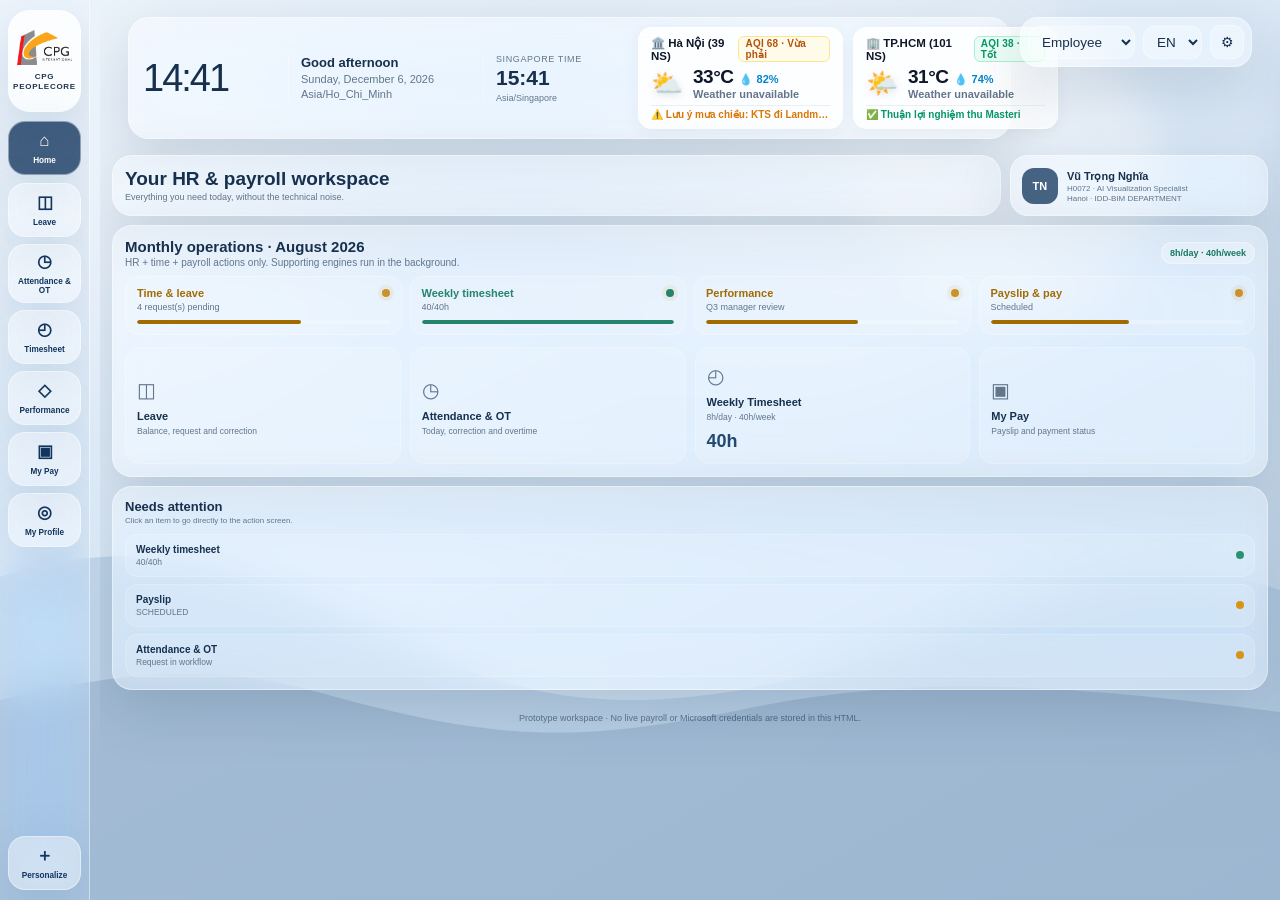
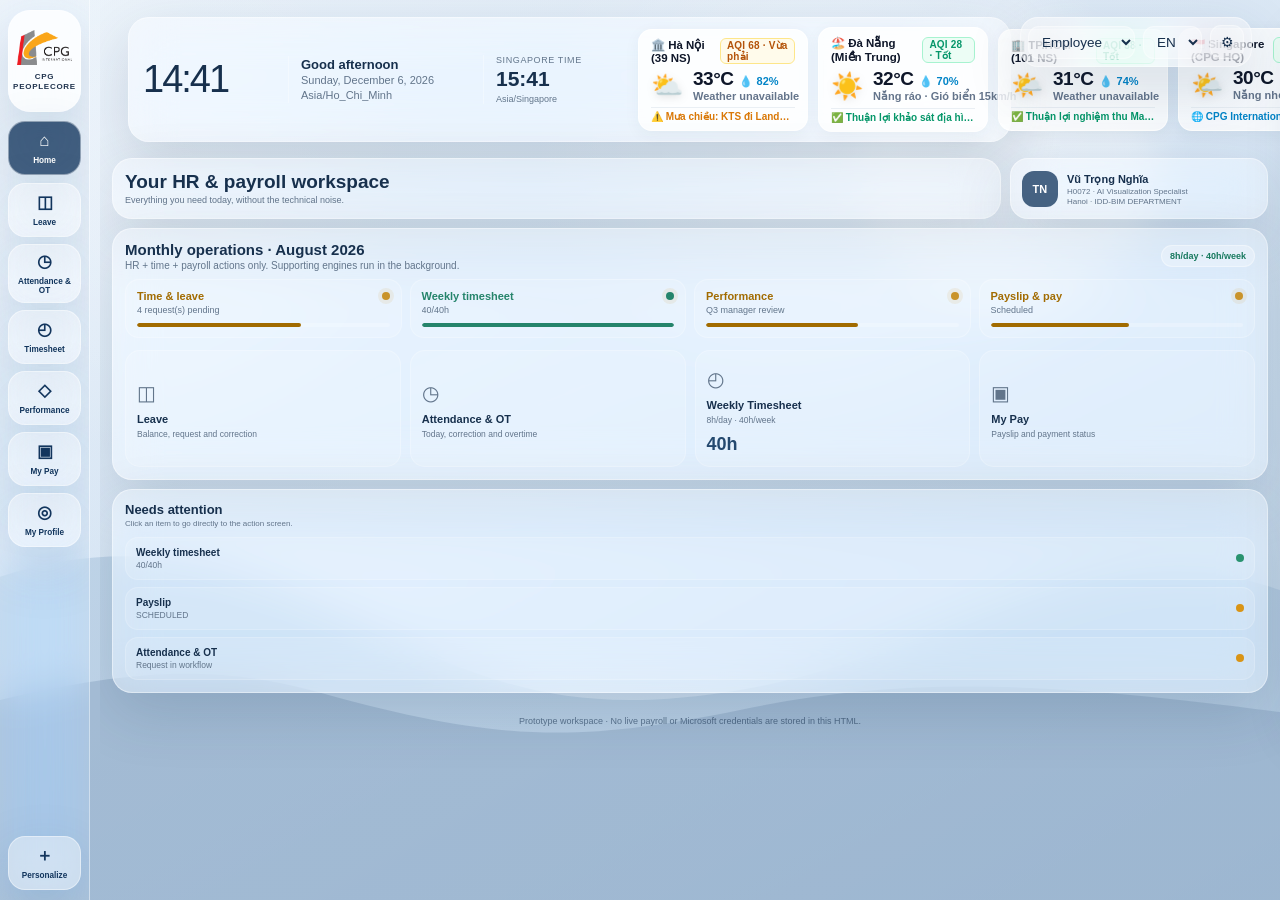
